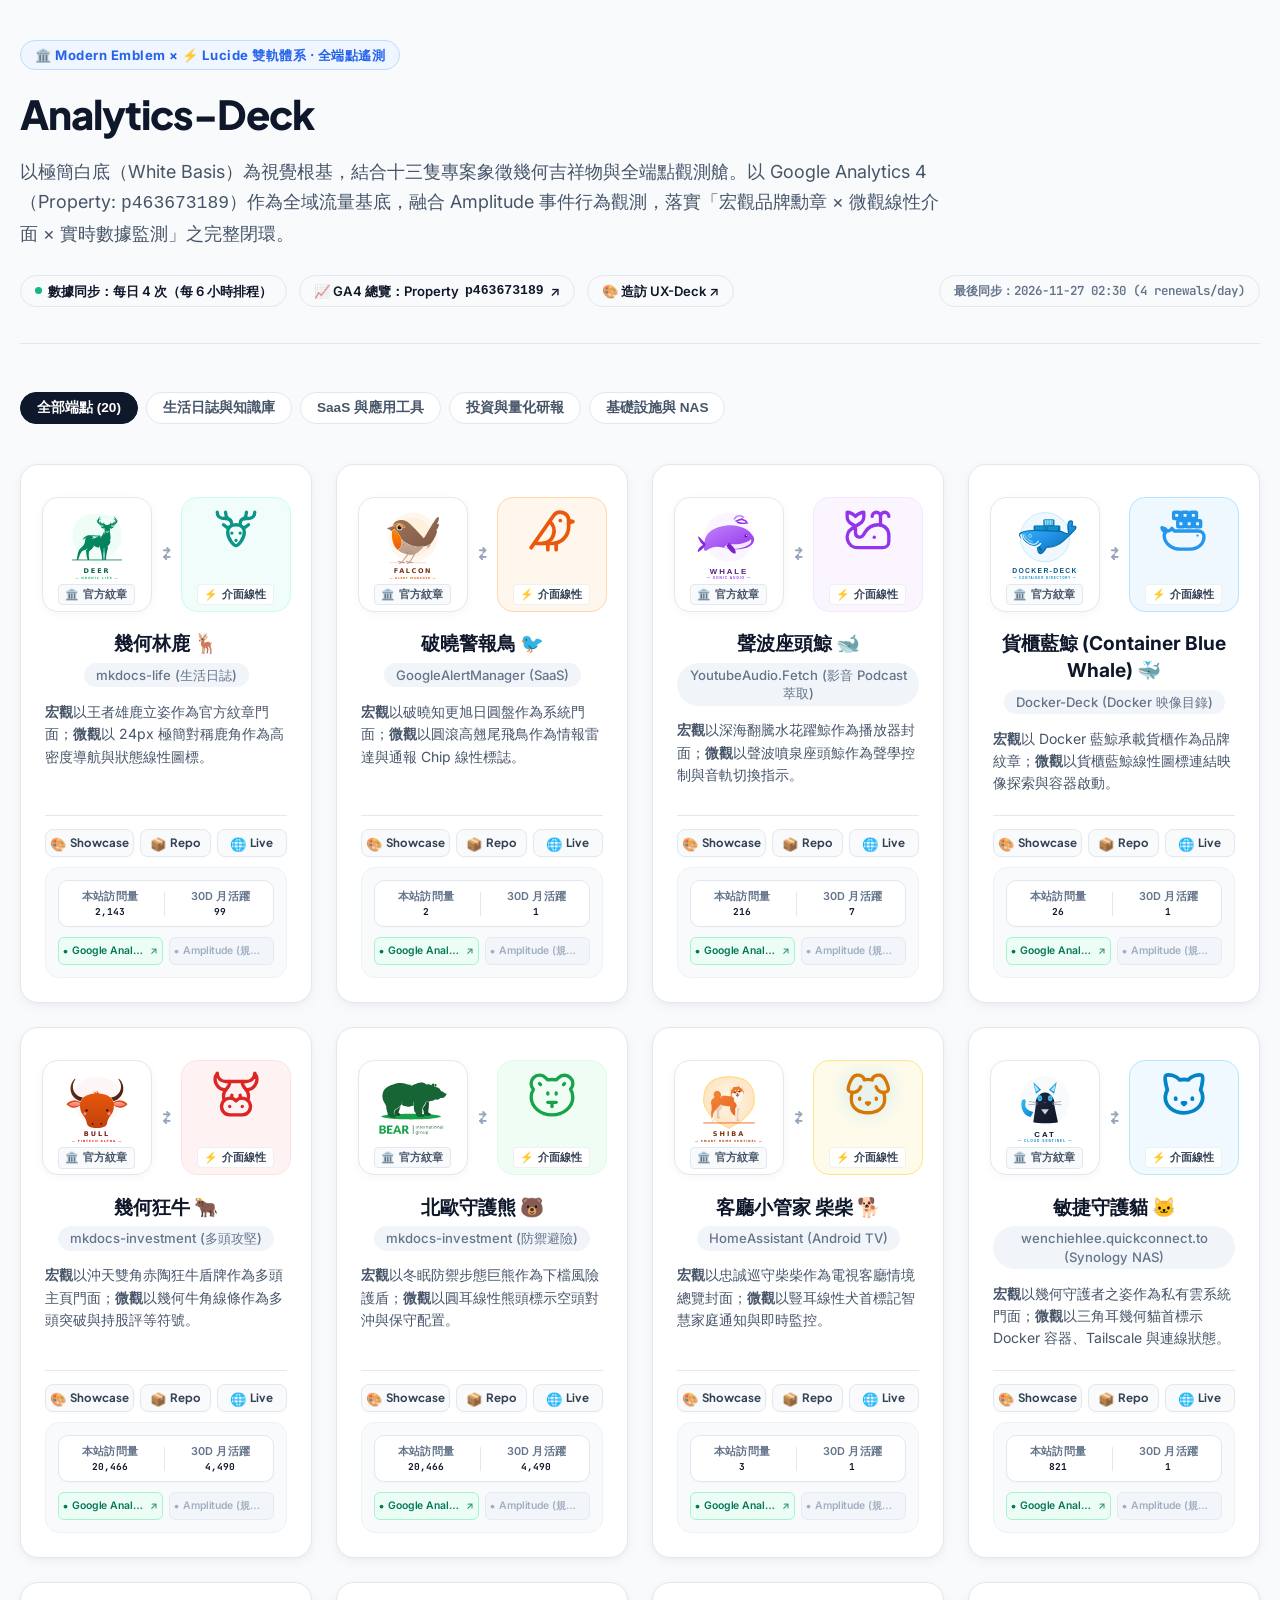
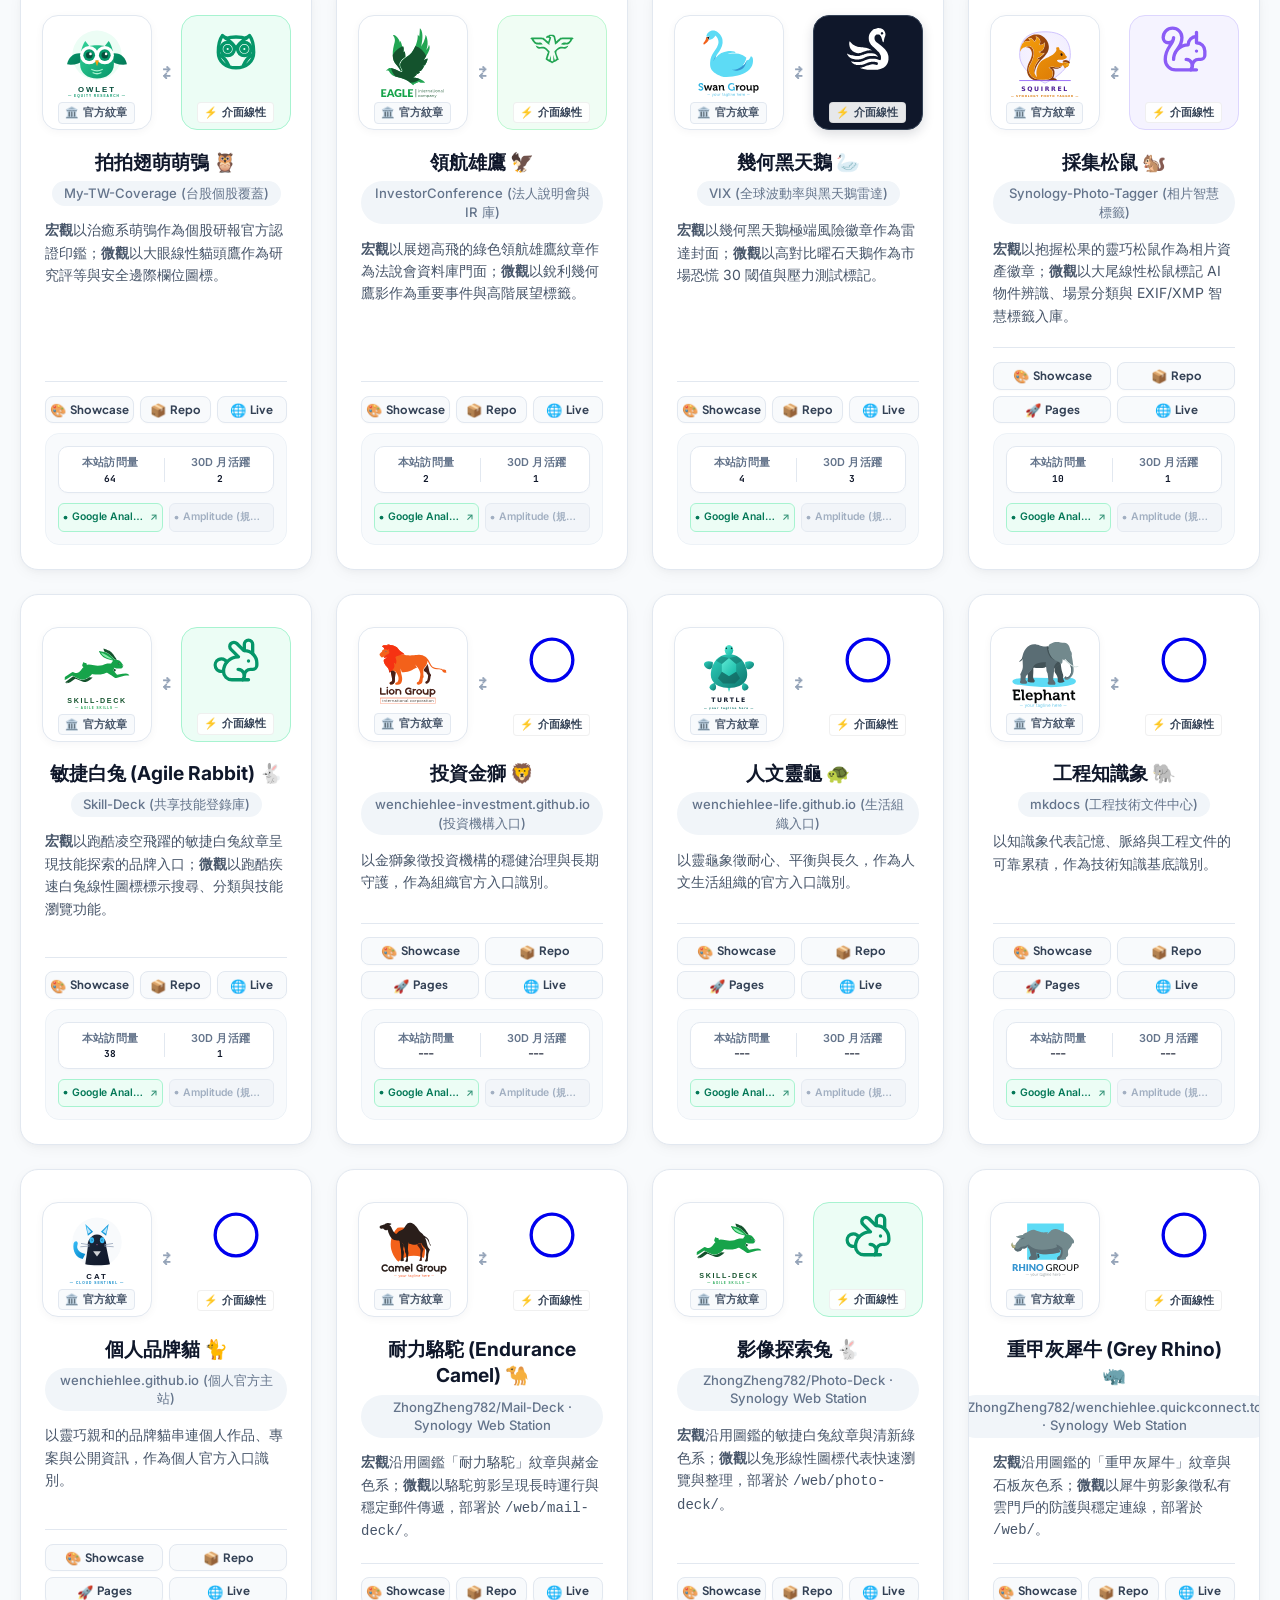
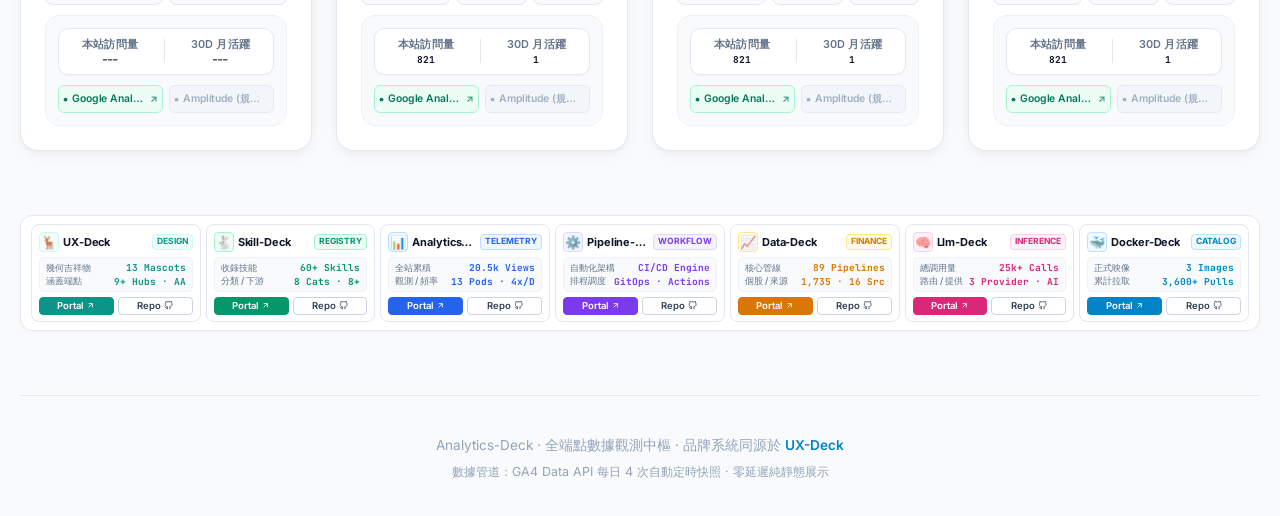
==== docs/index.html @ 219c81dc "feat(mascots): sync 12 new reserve animals and updated preview from UX-Deck" ====
<!DOCTYPE html>
<html lang="zh-TW">
<head>
  <meta charset="UTF-8">
  <meta name="viewport" content="width=device-width, initial-scale=1.0">
  <title>Analytics-Deck · 全端點數據觀測中樞</title>
  
  <!-- Analytics-Deck 📊 Favicon -->
  <link rel="icon" type="image/svg+xml" href="./favicon.svg">
  <link rel="icon" type="image/png" sizes="32x32" href="./favicon.png">
  <link rel="shortcut icon" href="./favicon.ico">

  <!-- Google Fonts (Exact UX-Deck Typography Stack) -->
  <link rel="preconnect" href="https://fonts.googleapis.com">
  <link rel="preconnect" href="https://fonts.gstatic.com" crossorigin>
  <link href="https://fonts.googleapis.com/css2?family=Comfortaa:wght@600;700&family=Inter:wght@400;500;600;700&family=JetBrains+Mono:wght@400;500;600;700&family=LXGW+WenKai+TC:wght@300;400;700&family=Noto+Sans+TC:wght@400;500;600;700&family=Noto+Serif+TC:wght@400;600;700;900&family=Plus+Jakarta+Sans:wght@500;600;700;800&family=Quicksand:wght@500;600;700&family=Zen+Maru+Gothic:wght@500;700&display=swap" rel="stylesheet">

  <!-- Tokens CSS -->
  <link rel="stylesheet" href="./tokens/tokens.css">

  <style>

    /* ==========================================================================
       UX-Deck Aligned Design System & Color Tone
       White Basis & Crisp Light Theme Palette with Radial Atmosphere Gradients
       ========================================================================== */
    :root {
      --bg-studio: #ffffff;
      --bg-subtle: #f8fafc;
      --surface-card: #ffffff;
      --surface-elevated: #f1f5f9;
      --border-light: #e2e8f0;
      --border-subtle: #edf2f7;
      --border-hover: #cbd5e1;
      
      --text-main: #0f172a;       /* Slate 900 */
      --text-muted: #475569;      /* Slate 600 */
      --text-dim: #94a3b8;        /* Slate 400 */

      --shadow-sm: 0 1px 3px rgba(0, 0, 0, 0.05), 0 1px 2px rgba(0, 0, 0, 0.03);
      --shadow-card: 0 4px 16px -2px rgba(15, 23, 42, 0.05), 0 2px 6px -1px rgba(15, 23, 42, 0.03);
      --shadow-hover: 0 12px 28px -4px rgba(15, 23, 42, 0.08), 0 4px 10px -2px rgba(15, 23, 42, 0.04);
    }

    * {
      box-sizing: border-box;
      margin: 0;
      padding: 0;
    }

    body {
      background-color: var(--bg-studio);
      color: var(--text-main);
      font-family: "Noto Sans TC", -apple-system, BlinkMacSystemFont, "Segoe UI", Roboto, sans-serif;
      line-height: 1.6;
      padding: 3.5rem 1.75rem 6rem;
      min-height: 100vh;
      background-image: 
        radial-gradient(circle at 10% 8%, rgba(56, 189, 248, 0.04) 0%, transparent 35%),
        radial-gradient(circle at 90% 15%, rgba(139, 92, 246, 0.03) 0%, transparent 40%),
        radial-gradient(circle at 50% 95%, rgba(13, 148, 136, 0.03) 0%, transparent 45%);
      background-attachment: fixed;
    }

    .container {
      max-width: 1280px;
      margin: 0 auto;
    }

    /* Studio Header (Identical to UX-Deck) */
    header {
      margin-bottom: 3rem;
      border-bottom: 1px solid var(--border-light);
      padding-bottom: 2.25rem;
      display: flex;
      flex-direction: column;
      gap: 1.15rem;
    }

    .header-badge {
      display: inline-flex;
      align-items: center;
      gap: 8px;
      background: #eff6ff;
      color: #2563eb;
      border: 1px solid #bfdbfe;
      padding: 5px 14px;
      border-radius: 9999px;
      font-size: 0.82rem;
      font-weight: 700;
      width: fit-content;
      letter-spacing: 0.04em;
    }

    h1 {
      font-size: 2.5rem;
      font-weight: 800;
      letter-spacing: -0.025em;
      line-height: 1.25;
      color: #0f172a;
      font-family: "Plus Jakarta Sans", "Noto Sans TC", sans-serif;
    }

    .subtitle {
      color: var(--text-muted);
      font-size: 1.125rem;
      max-width: 920px;
      line-height: 1.65;
    }

    /* Telemetry Navigation Strip */
    .telemetry-nav-strip {
      display: flex;
      flex-wrap: wrap;
      align-items: center;
      gap: 12px;
      margin-top: 0.5rem;
    }

    .live-url-pill {
      display: inline-flex;
      align-items: center;
      gap: 6px;
      background: #f8fafc;
      border: 1px solid #e2e8f0;
      border-radius: 9999px;
      padding: 6px 14px;
      font-size: 0.82rem;
      font-weight: 600;
      color: #0f172a;
      text-decoration: none;
      transition: all 0.2s ease;
    }

    .live-url-pill:hover {
      background: #f1f5f9;
      border-color: #cbd5e1;
    }

    .pill-pulse {
      width: 7px;
      height: 7px;
      border-radius: 50%;
      background: #10b981;
      display: inline-block;
      box-shadow: 0 0 0 0 rgba(16, 185, 129, 0.7);
      animation: pulse 2s infinite;
    }

    @keyframes pulse {
      0% { box-shadow: 0 0 0 0 rgba(16, 185, 129, 0.7); }
      70% { box-shadow: 0 0 0 6px rgba(16, 185, 129, 0); }
      100% { box-shadow: 0 0 0 0 rgba(16, 185, 129, 0); }
    }

    /* Category Filter Tabs */
    .filter-bar {
      display: flex;
      align-items: center;
      gap: 8px;
      flex-wrap: wrap;
      margin-bottom: 2.5rem;
    }

    .filter-btn {
      background: #ffffff;
      border: 1px solid var(--border-light);
      border-radius: 9999px;
      padding: 6px 16px;
      font-size: 0.85rem;
      font-weight: 600;
      color: #475569;
      cursor: pointer;
      transition: all 0.2s ease;
    }

    .filter-btn:hover {
      background: #f8fafc;
      color: #0f172a;
      border-color: #cbd5e1;
    }

    .filter-btn.active {
      background: #0f172a;
      color: #ffffff;
      border-color: #0f172a;
    }

    /* Mascot Icons Standard Styling (From UX-Deck) */
    .ux-icon {
      display: inline-block;
      width: 24px;
      height: 24px;
      vertical-align: middle;
      flex-shrink: 0;
      stroke-width: 1.6;
      stroke: currentColor;
      fill: none;
      stroke-linecap: round;
      stroke-linejoin: round;
      transition: all 0.25s cubic-bezier(0.2, 0, 0, 1);
    }
    .ux-icon-xl { width: 50px; height: 50px; }

    /* Mascot Brand Colors & Hover Animations (Identical to UX-Deck) */
    .ux-icon-deer { color: #0d9488; }
    .ux-icon-deer:hover { transform: translateY(-3px) scale(1.08); color: #0f766e; }

    .ux-icon-falcon { color: #ea580c; }
    .ux-icon-falcon:hover { transform: rotate(-6deg) scale(1.1); color: #c2410c; }

    .ux-icon-whale { color: #9333ea; }
    .ux-icon-whale:hover { transform: translateY(-3px) rotate(3deg); color: #7e22ce; }

    .ux-icon-docker { color: #2496ed; }
    .ux-icon-docker:hover { transform: translateY(-3px) scale(1.08); color: #0877c9; }

    .ux-icon-bull { color: #dc2626; }
    .ux-icon-bull:hover { transform: translateY(-3px) scale(1.1); color: #b91c1c; }

    .ux-icon-bear { color: #16a34a; }
    .ux-icon-bear:hover { transform: translateY(3px) scale(1.08); color: #15803d; }

    .ux-icon-sentinel { color: #d97706; }
    .ux-icon-sentinel:hover { transform: scale(1.12); color: #b45309; }

    .ux-icon-pangolin { color: #0284c7; }
    .ux-icon-pangolin:hover { transform: scale(1.12); color: #0369a1; }

    .ux-icon-owl { color: #059669; }
    .ux-icon-owl:hover { transform: translateY(-3px) scale(1.1); color: #047857; }

    .ux-icon-eagle { color: #22a553; }
    .ux-icon-eagle:hover { transform: translateY(-3px) scale(1.08); color: #166534; filter: drop-shadow(0 0 8px rgba(34, 165, 83, 0.45)); }

    .ux-icon-swan { color: #0f172a; }
    .ux-icon-swan:hover { transform: translateY(-3px) scale(1.08); color: #ef4444; filter: drop-shadow(0 0 8px rgba(239, 68, 68, 0.6)); }

    .ux-icon-squirrel { color: #8b5cf6; }
    .ux-icon-squirrel:hover { transform: translateY(-3px) scale(1.1); color: #7c3aed; filter: drop-shadow(0 0 8px rgba(139, 92, 246, 0.45)); }

    .ux-icon-rabbit { color: #059669; }
    .ux-icon-rabbit:hover { transform: translateY(-3px) scale(1.08); color: #047857; }

    /* Mascot Wrappers (Pastel Brand Tones from UX-Deck) */
    .wrapper-deer { background: #f0fdfa; border: 1px solid #ccfbf1; }
    .wrapper-falcon { background: #fff7ed; border: 1px solid #fed7aa; }
    .wrapper-whale { background: #faf5ff; border: 1px solid #f3e8ff; }
    .wrapper-docker-whale { background: #eff8ff; border: 1px solid #b8e1ff; }
    .wrapper-bull { background: #fef2f2; border: 1px solid #fee2e2; }
    .wrapper-bear { background: #f0fdf4; border: 1px solid #dcfce7; }
    .wrapper-sentinel { background: #fffbeb; border: 1px solid #fde68a; }
    .wrapper-pangolin { background: #f0f9ff; border: 1px solid #bae6fd; }
    .wrapper-owl { background: #ecfdf5; border: 1px solid #a7f3d0; }
    .wrapper-eagle { background: #f0fdf4; border: 1px solid #bbf7d0; }
    .wrapper-swan { background: #0f172a; border: 1px solid #334155; box-shadow: 0 4px 12px rgba(15, 23, 42, 0.15); }
    .wrapper-swan .ux-icon-swan { color: #ffffff; }
    .wrapper-squirrel { background: #f5f3ff; border: 1px solid #ddd6fe; }
    .wrapper-rabbit { background: #ecfdf5; border: 1px solid #a7f3d0; }

    /* Mascot Grid (White Card Basis from UX-Deck) */
    .mascot-grid {
      display: grid;
      grid-template-columns: repeat(auto-fit, minmax(280px, 1fr));
      gap: 1.5rem;
      margin-bottom: 3.5rem;
    }

    .mascot-card {
      background: var(--surface-card);
      border: 1px solid var(--border-light);
      border-radius: 18px;
      padding: 2rem 1.5rem 1.5rem;
      display: flex;
      flex-direction: column;
      align-items: center;
      text-align: center;
      transition: all 0.25s ease;
      position: relative;
      overflow: hidden;
      box-shadow: var(--shadow-card);
    }

    .mascot-card::before {
      content: "";
      position: absolute;
      top: 0;
      left: 0;
      right: 0;
      height: 4px;
      background: transparent;
      transition: all 0.25s ease;
    }

    .mascot-card:hover {
      transform: translateY(-5px);
      border-color: var(--border-hover);
      box-shadow: var(--shadow-hover);
    }

    /* Card Hover Top Strips (UX-Deck Brand Colors) */
    .mascot-card.card-deer:hover::before { background: #0d9488; }
    .mascot-card.card-falcon:hover::before { background: #ea580c; }
    .mascot-card.card-whale:hover::before { background: #9333ea; }
    .mascot-card.card-docker-whale:hover::before { background: #2496ed; }
    .mascot-card.card-bull:hover::before { background: #dc2626; }
    .mascot-card.card-bear:hover::before { background: #16a34a; }
    .mascot-card.card-sentinel:hover::before { background: #d97706; }
    .mascot-card.card-pangolin:hover::before { background: #0284c7; }
    .mascot-card.card-owl:hover::before { background: #059669; }
    .mascot-card.card-eagle:hover::before { background: #22a553; }
    .mascot-card.card-swan:hover::before { background: #0f172a; }
    .mascot-card.card-squirrel:hover::before { background: #8b5cf6; }
    .mascot-card.card-rabbit:hover::before { background: #059669; }

    /* Mascot Duo Stage (Exact UX-Deck Specs) */
    .mascot-duo-stage {
      display: flex;
      align-items: center;
      justify-content: center;
      gap: 10px;
      width: 100%;
      margin-bottom: 1.15rem;
    }

    .emblem-tile {
      background: #ffffff;
      border: 1px solid #e2e8f0;
      border-radius: 16px;
      padding: 8px 10px 6px;
      display: flex;
      flex-direction: column;
      align-items: center;
      text-decoration: none;
      box-shadow: 0 2px 8px rgba(15, 23, 42, 0.04);
      transition: all 0.25s ease;
      width: 110px;
      height: 115px;
      justify-content: space-between;
      flex-shrink: 0;
    }

    .emblem-tile:hover {
      transform: translateY(-3px) scale(1.03);
      border-color: #cbd5e1;
      box-shadow: 0 8px 20px -2px rgba(15, 23, 42, 0.08);
    }

    .emblem-thumb {
      width: 78px;
      height: 78px;
      object-fit: contain;
    }

    .duo-divider {
      display: flex;
      align-items: center;
      justify-content: center;
      color: #94a3b8;
      font-weight: 700;
      font-size: 1.1rem;
    }

    .lucide-tile {
      border-radius: 16px;
      padding: 8px 10px 6px;
      display: flex;
      flex-direction: column;
      align-items: center;
      text-decoration: none;
      transition: all 0.25s ease;
      width: 110px;
      height: 115px;
      justify-content: space-between;
      flex-shrink: 0;
    }

    .lucide-tile:hover {
      transform: translateY(-3px) scale(1.03);
      box-shadow: 0 8px 20px -2px rgba(15, 23, 42, 0.08);
    }

    .badge-role-tag {
      font-size: 0.68rem;
      font-weight: 700;
      padding: 2px 6px;
      border-radius: 4px;
      white-space: nowrap;
      letter-spacing: 0.02em;
    }

    .badge-role-tag.emblem-tag {
      background: #f8fafc;
      color: #475569;
      border: 1px solid #e2e8f0;
    }

    .badge-role-tag.lucide-tag {
      background: rgba(255, 255, 255, 0.9);
      color: #334155;
      border: 1px solid rgba(0, 0, 0, 0.06);
    }

    /* Mascot Info */
    .mascot-name {
      font-weight: 700;
      font-size: 1.2rem;
      margin-bottom: 0.35rem;
      color: #0f172a;
    }

    .mascot-project {
      font-size: 0.82rem;
      color: #64748b;
      background: #f1f5f9;
      padding: 3px 12px;
      border-radius: 9999px;
      margin-bottom: 0.85rem;
      font-weight: 500;
      display: inline-block;
    }

    .mascot-desc {
      font-size: 0.875rem;
      color: #475569;
      line-height: 1.6;
      margin-bottom: 1.25rem;
      min-height: 54px;
      text-align: left;
      width: 100%;
    }

    /* ==========================================================================
       Smart Conditional Endpoints (3 buttons for pages==live, 4 for pages!=live)
       ========================================================================== */
    .card-endpoints {
      display: grid;
      gap: 6px;
      width: 100%;
      margin-top: auto;
      margin-bottom: 10px;
      padding-top: 0.85rem;
      border-top: 1px solid var(--border-light);
    }

    .card-endpoints.ep-count-3 {
      grid-template-columns: repeat(3, 1fr);
    }

    .card-endpoints.ep-count-4 {
      grid-template-columns: repeat(2, 1fr);
    }

    .endpoint-pill {
      display: inline-flex;
      align-items: center;
      justify-content: center;
      gap: 4px;
      padding: 6px 4px;
      border-radius: 8px;
      font-size: 0.72rem;
      font-weight: 700;
      text-decoration: none;
      border: 1px solid var(--border-light);
      background: #f8fafc;
      color: #334155;
      font-family: "Plus Jakarta Sans", "Inter", -apple-system, BlinkMacSystemFont, "Segoe UI", Roboto, sans-serif;
      transition: all 0.2s cubic-bezier(0.2, 0, 0, 1);
      user-select: none;
      -webkit-user-select: none;
      box-shadow: 0 1px 2px rgba(0, 0, 0, 0.02);
    }

    .endpoint-pill .ep-icon {
      font-size: 0.82rem;
      line-height: 1;
      flex-shrink: 0;
    }

    .endpoint-pill .ep-label {
      line-height: 1.2;
      white-space: nowrap;
    }

    .endpoint-pill:hover {
      transform: translateY(-2px);
      box-shadow: 0 4px 10px rgba(15, 23, 42, 0.08);
      text-decoration: none;
    }

    .endpoint-pill.ep-showcase:hover {
      background: #eff6ff;
      border-color: #93c5fd;
      color: #1d4ed8;
    }

    .endpoint-pill.ep-repo:hover {
      background: #f1f5f9;
      border-color: #94a3b8;
      color: #0f172a;
    }

    .endpoint-pill.ep-pages:hover {
      background: #fffbeb;
      border-color: #fde68a;
      color: #b45309;
    }

    .endpoint-pill.ep-live:hover {
      background: #ecfdf5;
      border-color: #6ee7b7;
      color: #047857;
    }

    /* ==========================================================================
       Telemetry Pod (端點觀測艙 - 精緻對齊 UX-Deck 輕量卡片風格)
       ========================================================================== */
    .telemetry-pod {
      width: 100%;
      background: #f8fafc;
      border: 1px solid #edf2f7;
      border-radius: 14px;
      padding: 12px;
      display: flex;
      flex-direction: column;
      gap: 10px;
    }

    .telemetry-stat-card {
      display: flex;
      align-items: center;
      justify-content: space-around;
      background: #ffffff;
      border: 1px solid #e2e8f0;
      border-radius: 10px;
      padding: 8px 10px;
      box-shadow: 0 1px 3px rgba(15, 23, 42, 0.02);
    }

    .telemetry-stat-item {
      display: flex;
      flex-direction: column;
      align-items: center;
      gap: 2px;
    }

    .stat-label {
      font-size: 0.68rem;
      font-weight: 600;
      color: #64748b;
      letter-spacing: 0.02em;
    }

    .stat-val {
      font-family: "JetBrains Mono", monospace;
      font-weight: 700;
      font-size: 1rem;
      line-height: 1.2;
    }

    .stat-views {
      color: #0284c7; /* Brand Blue from UX-Deck */
    }

    .stat-users {
      color: #0f172a;
    }

    .stat-divider {
      width: 1px;
      height: 24px;
      background: #e2e8f0;
    }

    /* Telemetry Action Buttons */
    .telemetry-actions {
      display: flex;
      gap: 6px;
      width: 100%;
    }

    .telemetry-btn {
      flex: 1;
      min-width: 0;
      display: inline-flex;
      align-items: center;
      justify-content: center;
      gap: 4px;
      padding: 6px 4px;
      border-radius: 6px;
      font-size: 0.65rem;
      font-weight: 600;
      letter-spacing: -0.01em;
      text-decoration: none;
      transition: all 0.2s ease;
      white-space: nowrap;
      overflow: hidden;
    }

    .telemetry-btn span {
      overflow: hidden;
      text-overflow: ellipsis;
      white-space: nowrap;
    }

    .btn-dot-icon {
      flex-shrink: 0;
      width: 5px;
      height: 5px;
    }

    .btn-arrow {
      font-size: 0.62rem;
      opacity: 0.8;
      flex-shrink: 0;
      transition: transform 0.15s ease;
    }

    .telemetry-btn:hover .btn-arrow {
      transform: translate(1px, -1px);
    }

    @media (max-width: 320px) {
      .telemetry-actions {
        flex-direction: column;
      }
    }

    /* Google Analytics Button (Crisp Emerald Green) */
    .btn-ga {
      background: #ecfdf5;
      color: #047857;
      border: 1px solid #a7f3d0;
    }

    .btn-ga:hover {
      background: #d1fae5;
      color: #065f46;
      border-color: #6ee7b7;
      box-shadow: 0 2px 6px rgba(16, 185, 129, 0.15);
    }

    /* Amplitude Button (Crisp Royal Violet) */
    .btn-amplitude {
      background: #faf5ff;
      color: #7c3aed;
      border: 1px solid #e9d5ff;
    }

    .btn-amplitude:hover {
      background: #f3e8ff;
      color: #6d28d9;
      border-color: #c4b5fd;
      box-shadow: 0 2px 6px rgba(124, 58, 237, 0.15);
    }

    .btn-amplitude-disabled {
      background: #f1f5f9;
      color: #94a3b8;
      border: 1px solid #e2e8f0;
      cursor: not-allowed;
      opacity: 0.85;
    }

*, *::before, *::after {
      box-sizing: border-box;
      margin: 0;
      padding: 0;
    }

    body {
      font-family: 'Inter', -apple-system, BlinkMacSystemFont, "Segoe UI", Roboto, sans-serif;
      background: #f8fafc;
      color: #0f172a;
      padding: 40px 20px;
      line-height: 1.4;
    }

    .preview-canvas {
      max-width: 1380px;
      margin: 0 auto;
    }

    .preview-header {
      margin-bottom: 24px;
      text-align: center;
    }

    .preview-badge {
      display: inline-flex;
      align-items: center;
      gap: 6px;
      padding: 3px 10px;
      background: #e2e8f0;
      color: #334155;
      font-size: 11px;
      font-weight: 700;
      letter-spacing: 0.06em;
      text-transform: uppercase;
      border-radius: 9999px;
      margin-bottom: 8px;
    }

    .preview-badge::before {
      content: "";
      width: 6px;
      height: 6px;
      border-radius: 50%;
      background: #10b981;
    }

    .preview-header h1 {
      font-size: 20px;
      font-weight: 800;
      letter-spacing: -0.02em;
      color: #0f172a;
    }

    .preview-header p {
      font-size: 12.5px;
      color: #64748b;
      margin-top: 4px;
    }

    /* =========================================================
       PURE 6 CARDS FOOTER (Ultra-Clean, No Top/Bottom Fluff)
       ========================================================= */
    .deck-family-footer {
      background: #ffffff;
      border: 1px solid #e2e8f0;
      border-radius: 12px;
      padding: 8px 10px;
      box-shadow: 0 2px 10px -2px rgba(15, 23, 42, 0.04);
    }

    /* 7 COMPACT CARDS ROW (Strict One-Row, Zero Scrollbar) */
    .deck-cards-row {
      display: grid;
      grid-template-columns: repeat(7, 1fr);
      gap: 5px;
      width: 100%;
      overflow-x: auto;
      scrollbar-width: none;
      -ms-overflow-style: none;
    }

    .deck-cards-row::-webkit-scrollbar {
      display: none;
      width: 0;
      height: 0;
    }

    /* ULTRA COMPACT CARD (~90px height, Zero Overflow) */
    .deck-card {
      background: #ffffff;
      border: 1px solid #e2e8f0;
      border-radius: 8px;
      padding: 7px 7px 6px;
      display: flex;
      flex-direction: column;
      justify-content: space-between;
      gap: 5px;
      transition: all 0.16s ease;
      position: relative;
      min-width: 0;
    }

    .deck-card:hover {
      transform: translateY(-2px);
      box-shadow: 0 6px 14px -3px rgba(15, 23, 42, 0.08);
      border-color: var(--deck-accent, #3b82f6);
    }

    /* Card Head: Avatar + Title + Tag */
    .deck-card-head {
      display: flex;
      align-items: center;
      gap: 4px;
      min-width: 0;
    }

    .deck-avatar {
      font-size: 13px;
      line-height: 1;
      width: 20px;
      height: 20px;
      border-radius: 4px;
      background: var(--deck-bg, #f1f5f9);
      border: 1px solid var(--deck-border, #e2e8f0);
      display: inline-flex;
      align-items: center;
      justify-content: center;
      flex-shrink: 0;
    }

    .deck-card-title {
      font-size: 11px;
      font-weight: 700;
      color: #0f172a;
      letter-spacing: -0.01em;
      white-space: nowrap;
      overflow: hidden;
      text-overflow: ellipsis;
      min-width: 0;
    }

    .deck-tag {
      font-size: 8.5px;
      font-weight: 700;
      text-transform: uppercase;
      padding: 1px 4px;
      border-radius: 4px;
      background: var(--deck-bg, #f1f5f9);
      color: var(--deck-accent, #475569);
      margin-left: auto;
      border: 1px solid var(--deck-border, #e2e8f0);
      flex-shrink: 0;
    }

    /* Compact Key Numbers Tray */
    .deck-numbers-compact {
      background: #f8fafc;
      border: 1px solid #edf2f7;
      border-radius: 5px;
      padding: 4px 6px;
      display: flex;
      flex-direction: column;
      gap: 2px;
    }

    .stat-line {
      display: flex;
      align-items: center;
      justify-content: space-between;
      font-size: 9px;
      line-height: 1.2;
      white-space: nowrap;
    }

    .stat-lbl {
      color: #64748b;
      font-weight: 500;
    }

    .stat-val {
      font-family: 'JetBrains Mono', monospace;
      font-weight: 700;
      color: var(--deck-accent, #0f172a);
      font-size: 9.5px;
    }

    /* Compact Dual Action Buttons */
    .deck-actions-compact {
      display: grid;
      grid-template-columns: 1fr 1fr;
      gap: 4px;
    }

    .deck-btn {
      display: inline-flex;
      align-items: center;
      justify-content: center;
      gap: 3px;
      padding: 3px 0;
      font-size: 9.5px;
      font-weight: 600;
      text-decoration: none;
      border-radius: 4px;
      line-height: 1;
      transition: all 0.12s ease;
    }

    .deck-btn-portal {
      background: var(--deck-accent, #0f172a);
      color: #ffffff;
      border: 1px solid var(--deck-accent, #0f172a);
    }

    .deck-btn-portal:hover {
      opacity: 0.9;
    }

    .deck-btn-repo {
      background: #ffffff;
      color: #334155;
      border: 1px solid #cbd5e1;
    }

    .deck-btn-repo:hover {
      background: #f8fafc;
      border-color: #94a3b8;
      color: #0f172a;
    }

    .deck-btn svg {
      width: 9px;
      height: 9px;
      stroke-width: 2.2;
    }

    /* THEME ACCENTS */
    .theme-ux {
      --deck-accent: #0d9488;
      --deck-bg: #f0fdfa;
      --deck-border: #ccfbf1;
    }
    .theme-skill {
      --deck-accent: #059669;
      --deck-bg: #ecfdf5;
      --deck-border: #a7f3d0;
    }
    .theme-analytics {
      --deck-accent: #2563eb;
      --deck-bg: #eff6ff;
      --deck-border: #bfdbfe;
    }
    .theme-pipeline {
      --deck-accent: #7c3aed;
      --deck-bg: #f5f3ff;
      --deck-border: #ddd6fe;
    }
    .theme-data {
      --deck-accent: #d97706;
      --deck-bg: #fffbeb;
      --deck-border: #fde68a;
    }
        .theme-llm {
      --deck-accent: #db2777;
      --deck-bg: #fdf2f8;
      --deck-border: #fbcfe8;
    }
.theme-docker {
      --deck-accent: #0284c7;
      --deck-bg: #f0f9ff;
      --deck-border: #bae6fd;
    }

    /* Studio Footer */
    footer {
      margin-top: 4rem;
      border-top: 1px solid var(--border-light);
      padding-top: 2.5rem;
      display: flex;
      flex-direction: column;
      align-items: center;
      gap: 8px;
      color: var(--text-dim);
      font-size: 0.85rem;
    }

    footer a {
      color: #0284c7;
      text-decoration: none;
      font-weight: 600;
    }

    footer a:hover {
      text-decoration: underline;
    }
  
  </style>

</head>
<body>

  <!-- SVG Symbols Definition (From UX-Deck) -->
  <svg xmlns="http://www.w3.org/2000/svg" style="display: none;">
<symbol fill="none" id="icon-deer-life" stroke="currentColor" stroke-linecap="round" stroke-linejoin="round" stroke-width="1.6" viewbox="0 0 24 24">
<path d="M3 3c0 2 1 3 4 3c2 0 3 1 3 3"></path>
<path d="M21 3c0 2-1 3-4 3c-2 0-3 .3-3 3"></path>
<path d="M7 3c0 1.3.3 2.3 1 3"></path>
<path d="M17 3c0 1.3-.3 2.3-1 3"></path>
<path d="M12 19c-1 0-4-3-4-6.5 0-2 1.3-3.5 4-3.5s4 1.5 4 3.5c0 3.5-3 6.5-4 6.5"></path>
<path d="M8 10.5l-2-1.5"></path>
<path d="M16 10.5l2-1.5"></path>
<path d="M10 13v.01"></path>
<path d="M14 13v.01"></path>
<path d="M12 16.5h.01"></path>
</symbol>
<symbol fill="none" id="icon-falcon-radar" stroke="currentColor" stroke-linecap="round" stroke-linejoin="round" stroke-width="1.8" viewbox="0 0 24 24">
<path d="M16 7h.01"></path>
<path d="M3.4 18H12a8 8 0 0 0 8-8V7a4 4 0 0 0-7.28-2.3L2 20"></path>
<path d="m20 7 2 .5-2 .5"></path>
<path d="M10 18v3"></path>
<path d="M14 17.75V21"></path>
<path d="M7 18a6 6 0 0 0 3.84-10.61"></path>
</symbol>
<symbol fill="none" id="icon-whale-sonic" stroke="currentColor" stroke-linecap="round" stroke-linejoin="round" stroke-width="1.6" viewbox="0 0 24 24">
<path d="M18 9V5a2 2 0 0 0-4 0"></path>
<path d="M18 5a2 2 0 0 1 4 0"></path>
<path d="M6 9.7 3.9 8.4C2.7 7.7 2 6.4 2 5V3c2 0 4 2 4 2s2-2 4-2v2c0 1.4-.7 2.7-1.9 3.4l-3.8 2.4A5 5 0 0 0 7 20h12c1.7 0 3-1.3 3-3v-3c0-2.8-2.2-5-5-5-2.7 0-5.1 1.4-6.4 3.6L9.7 14A2 2 0 0 1 6 13Z"></path>
<path d="M15 15h.01"></path>
</symbol>
<symbol fill="none" id="icon-bull-fintech" stroke="currentColor" stroke-linecap="round" stroke-linejoin="round" stroke-width="1.6" viewbox="0 0 24 24">
<path d="M7 10a5 5 0 0 1-4-8 4 4 0 0 0 4 4h10a4 4 0 0 0 4-4 5 5 0 0 1-4 8"></path>
<path d="M6.4 15c-.3-.6-.4-1.3-.4-2 0-4 3-3 3-7"></path>
<path d="M17.6 15c.3-.6.4-1.3.4-2 0-4-3-3-3-7"></path>
<path d="M10 12.5v1.5"></path>
<path d="M14 12.5v1.5"></path>
<path d="M15 22a4 4 0 1 0-3-6.7A4 4 0 1 0 9 22Z"></path>
<path d="M9 18h.01"></path>
<path d="M15 18h.01"></path>
</symbol>
<symbol fill="none" id="icon-bear-defense" stroke="currentColor" stroke-linecap="round" stroke-linejoin="round" stroke-width="1.6" viewbox="0 0 24 24">
<path d="m6 7 .5.5"></path>
<path d="m18 7-.5.5"></path>
<path d="M20.8 4.2c-1.6-1.6-4.1-1.6-5.7 0l-1 1a13.6 13.6 0 0 0-4.2 0l-1-1a4 4 0 0 0-5.8 5.6A7 7 0 0 0 2 13.5C2 18.2 6.5 22 12 22s10-3.8 10-8.5a7 7 0 0 0-1.1-3.8c1.5-1.6 1.5-4-.1-5.5"></path>
<path d="M10 12v-.5"></path>
<path d="M14 12v-.5"></path>
<path d="M14 16h-4"></path>
<path d="M12 16v2"></path>
</symbol>
<symbol fill="none" id="icon-sentinel-tv" stroke="currentColor" stroke-linecap="round" stroke-linejoin="round" stroke-width="1.6" viewbox="0 0 24 24">
<path d="M8.5 8.5c-.38 1.05-1.08 2.03-2.34 2.5-1.93.72-3.58-.3-3.66-1-.11-.99 1.18-6.53 4-7 1.92-.32 3.65.85 3.65 2.24A7.5 7.5 0 0 1 14 5.28c0-1.39 1.84-2.6 3.77-2.28 2.82.47 4.11 6.01 4 7-.08.7-1.73 1.72-3.66 1-1.26-.47-1.85-1.45-2.24-2.5"></path>
<path d="M4.42 11.25A13.15 13.15 0 0 0 4 14.56C4 18.73 7.58 21 12 21s8-2.27 8-6.44a11.7 11.7 0 0 0-.49-3.31"></path>
<path d="M8 14v.5"></path>
<path d="M16 14v.5"></path>
<path d="M11.25 16.25h1.5L12 17z"></path>
</symbol>
<symbol fill="none" id="icon-pangolin-shield" stroke="currentColor" stroke-linecap="round" stroke-linejoin="round" stroke-width="1.8" viewbox="0 0 24 24">
<path d="M12 5c.67 0 1.35.09 2 .26 1.78-2 5.03-2.84 6.42-2.26 1.4.58-.42 7-.42 7 .57 1.07 1 2.24 1 3.44C21 17.9 16.97 21 12 21s-9-3-9-7.56c0-1.25.5-2.4 1-3.44 0 0-1.89-6.42-.5-7 1.39-.58 4.72.23 6.5 2.23A9.04 9.04 0 0 1 12 5Z"></path>
<path d="M8 14v.5"></path>
<path d="M16 14v.5"></path>
<path d="M11.25 16.25h1.5L12 17l-.75-.75Z"></path>
</symbol>
<symbol fill="none" id="icon-owl-coverage" stroke="currentColor" stroke-linecap="round" stroke-linejoin="round" stroke-width="1.6" viewbox="0 0 24 24">
<!-- Round Chubby Body & Ear Tufts -->
<path d="M5.5 5.5 C4 7.5 3.5 10.5 3.5 13.5 C3.5 18 7 21 12 21 C17 21 20.5 18 20.5 13.5 C20.5 10.5 20 7.5 18.5 5.5 L16.8 7 C14.5 6 9.5 6 7.2 7 Z"></path>
<!-- Brow Hood Arc to Beak -->
<path d="M7 6.5 C9 8.5 11 9.5 12 12 C13 9.5 15 8.5 17 6.5"></path>
<!-- Left Big Concentric Eye -->
<circle cx="8" cy="12" r="3.2"></circle>
<circle cx="8" cy="12" r="1.3"></circle>
<!-- Right Big Concentric Eye -->
<circle cx="16" cy="12" r="3.2"></circle>
<circle cx="16" cy="12" r="1.3"></circle>
<!-- Layered Flapping Wings -->
<path d="M3.8 14.5 C5.5 15.5 7.5 17.5 8.5 20"></path>
<path d="M20.2 14.5 C18.5 15.5 16.5 17.5 15.5 20"></path>
</symbol>
<symbol fill="currentColor" fill-rule="evenodd" id="icon-eagle-ir" viewbox="0 0 24 24">
<path d="M 19.87 10.29 C 19.82 10.28, 19.63 10.46, 19.37 10.57 C 19.11 10.68, 18.53 10.90, 18.30 10.96 C 18.08 11.03, 18.08 10.95, 18.02 10.96 C 17.97 10.97, 18.37 11.01, 17.97 11.02 C 17.56 11.03, 16.41 10.68, 15.61 11.02 C 14.82 11.36, 13.62 12.66, 13.20 13.04 C 12.79 13.41, 13.15 13.21, 13.15 13.26 C 13.15 13.31, 13.19 13.24, 13.20 13.32 C 13.22 13.39, 13.15 13.34, 13.26 13.71 C 13.37 14.08, 13.77 15.22, 13.88 15.56 C 13.98 15.89, 13.84 15.60, 13.88 15.73 C 13.91 15.85, 14.05 16.13, 14.10 16.29 C 14.15 16.44, 14.28 16.53, 14.16 16.68 C 14.04 16.83, 13.55 17.20, 13.37 17.18 C 13.20 17.16, 13.22 16.92, 13.09 16.57 C 12.96 16.21, 12.68 15.31, 12.59 15.05 C 12.49 14.80, 12.54 14.95, 12.53 15.05 C 12.52 15.16, 12.52 15.56, 12.53 15.67 C 12.54 15.78, 12.58 15.40, 12.59 15.73 C 12.60 16.05, 12.67 17.28, 12.59 17.63 C 12.50 17.99, 12.25 17.85, 12.08 17.85 C 11.92 17.86, 11.68 17.74, 11.58 17.69 C 11.48 17.63, 11.49 17.96, 11.47 17.52 C 11.45 17.08, 11.49 15.39, 11.47 15.05 C 11.45 14.72, 11.39 15.40, 11.36 15.50 C 11.32 15.60, 11.27 15.59, 11.24 15.67 C 11.22 15.74, 11.22 15.87, 11.19 15.95 C 11.16 16.02, 11.10 16.04, 11.08 16.12 C 11.05 16.19, 11.08 16.24, 11.02 16.40 C 10.96 16.56, 10.80 16.95, 10.74 17.07 C 10.67 17.19, 10.77 17.19, 10.63 17.13 C 10.49 17.06, 10.02 16.78, 9.90 16.68 C 9.78 16.58, 9.80 16.85, 9.90 16.51 C 10.00 16.17, 10.40 15.03, 10.52 14.66 C 10.63 14.29, 10.53 14.40, 10.57 14.27 C 10.61 14.14, 10.69 14.05, 10.74 13.88 C 10.79 13.70, 10.82 13.33, 10.85 13.20 C 10.88 13.08, 10.95 13.21, 10.91 13.15 C 10.86 13.08, 10.98 13.17, 10.57 12.81 C 10.16 12.46, 9.22 11.32, 8.44 11.02 C 7.67 10.72, 6.35 11.03, 5.92 11.02 C 5.49 11.01, 5.91 10.97, 5.87 10.96 C 5.82 10.95, 5.74 10.98, 5.64 10.96 C 5.54 10.94, 5.49 10.95, 5.25 10.85 C 5.01 10.75, 4.31 10.32, 4.18 10.35 C 4.06 10.38, 4.44 10.87, 4.52 11.02 C 4.61 11.17, 4.59 11.14, 4.69 11.24 C 4.79 11.35, 4.94 11.52, 5.14 11.64 C 5.33 11.75, 5.36 11.87, 5.87 11.92 C 6.37 11.96, 7.48 11.65, 8.16 11.92 C 8.84 12.18, 9.71 13.06, 9.96 13.48 C 10.20 13.91, 9.69 14.23, 9.62 14.49 C 9.54 14.75, 9.55 14.89, 9.51 15.05 C 9.46 15.21, 9.37 15.35, 9.34 15.45 C 9.31 15.54, 9.37 15.52, 9.34 15.61 C 9.31 15.71, 9.20 15.91, 9.17 16.01 C 9.14 16.10, 9.20 16.08, 9.17 16.17 C 9.14 16.27, 9.04 16.44, 9.00 16.57 C 8.97 16.69, 8.86 16.76, 8.95 16.90 C 9.03 17.04, 9.23 17.20, 9.51 17.41 C 9.79 17.61, 10.26 17.93, 10.63 18.13 C 10.99 18.34, 11.50 18.54, 11.69 18.64 C 11.89 18.74, 11.73 18.71, 11.80 18.75 C 11.88 18.79, 11.96 18.92, 12.14 18.86 C 12.32 18.81, 12.56 18.58, 12.87 18.41 C 13.18 18.25, 13.67 18.04, 13.99 17.85 C 14.31 17.67, 14.58 17.45, 14.77 17.29 C 14.97 17.14, 15.28 17.54, 15.17 16.90 C 15.05 16.27, 13.98 14.32, 14.10 13.48 C 14.22 12.65, 15.24 12.18, 15.89 11.92 C 16.55 11.65, 17.53 11.96, 18.02 11.92 C 18.52 11.87, 18.62 11.78, 18.86 11.64 C 19.11 11.50, 19.34 11.23, 19.48 11.08 C 19.62 10.93, 19.67 10.81, 19.70 10.74 C 19.74 10.66, 19.68 10.70, 19.70 10.63 C 19.73 10.55, 19.93 10.30, 19.87 10.29 Z M 2.00 6.54 C 1.13 6.70, 2.19 7.24, 2.28 7.49 C 2.37 7.74, 2.46 7.87, 2.56 8.05 C 2.66 8.23, 2.76 8.38, 2.90 8.55 C 3.04 8.73, 3.24 8.97, 3.40 9.11 C 3.56 9.26, 3.68 9.35, 3.85 9.45 C 4.02 9.55, 4.25 9.67, 4.41 9.73 C 4.57 9.80, 4.61 9.82, 4.80 9.84 C 4.99 9.86, 5.40 9.83, 5.53 9.84 C 5.66 9.85, 5.52 9.90, 5.59 9.90 C 5.65 9.90, 5.86 9.84, 5.92 9.84 C 5.99 9.84, 5.96 9.90, 5.98 9.90 C 6.00 9.90, 6.01 9.84, 6.03 9.84 C 6.05 9.84, 6.04 9.89, 6.09 9.90 C 6.14 9.91, 6.27 9.91, 6.31 9.90 C 6.36 9.89, 6.35 9.84, 6.37 9.84 C 6.39 9.84, 6.40 9.90, 6.43 9.90 C 6.45 9.90, 6.44 9.85, 6.54 9.84 C 6.64 9.83, 6.95 9.83, 7.04 9.84 C 7.14 9.85, 7.08 9.90, 7.10 9.90 C 7.12 9.90, 7.14 9.84, 7.15 9.84 C 7.17 9.84, 7.18 9.90, 7.21 9.90 C 7.24 9.90, 7.28 9.84, 7.32 9.84 C 7.36 9.84, 7.41 9.90, 7.43 9.90 C 7.46 9.90, 7.47 9.84, 7.49 9.84 C 7.51 9.84, 7.54 9.90, 7.55 9.90 C 7.56 9.90, 7.69 9.99, 7.55 9.84 C 7.41 9.69, 7.07 9.14, 6.71 9.00 C 6.34 8.86, 5.59 9.01, 5.36 9.00 C 5.13 8.99, 5.41 8.97, 5.31 8.95 C 5.20 8.93, 4.90 8.93, 4.75 8.89 C 4.59 8.85, 4.47 8.79, 4.35 8.72 C 4.23 8.66, 4.13 8.59, 4.02 8.50 C 3.90 8.41, 3.80 8.32, 3.68 8.16 C 3.56 8.00, 3.34 7.68, 3.29 7.55 C 3.23 7.42, 2.66 7.41, 3.34 7.38 C 4.03 7.35, 6.68 7.37, 7.38 7.38 C 8.08 7.39, 7.01 7.01, 7.55 7.43 C 8.08 7.85, 10.04 9.57, 10.57 9.90 C 11.10 10.23, 10.71 9.51, 10.74 9.39 C 10.77 9.28, 10.60 9.68, 10.74 9.23 C 10.88 8.78, 11.47 7.19, 11.58 6.71 C 11.69 6.22, 11.51 6.45, 11.41 6.31 C 11.31 6.17, 11.03 5.95, 10.96 5.87 C 10.90 5.78, 10.86 5.82, 11.02 5.81 C 11.18 5.80, 11.76 5.80, 11.92 5.81 C 12.07 5.82, 11.93 5.86, 11.97 5.87 C 12.01 5.87, 12.04 5.82, 12.14 5.87 C 12.24 5.91, 12.49 6.06, 12.59 6.15 C 12.69 6.23, 12.71 6.29, 12.76 6.37 C 12.80 6.45, 12.85 6.57, 12.87 6.65 C 12.89 6.73, 12.85 6.79, 12.87 6.87 C 12.89 6.96, 12.95 7.02, 12.98 7.15 C 13.01 7.28, 13.01 7.53, 13.04 7.66 C 13.06 7.79, 13.10 7.71, 13.15 7.94 C 13.20 8.16, 13.28 8.82, 13.32 9.00 C 13.35 9.19, 13.34 8.92, 13.37 9.06 C 13.41 9.20, 13.30 9.88, 13.54 9.84 C 13.78 9.81, 14.40 9.20, 14.83 8.83 C 15.26 8.47, 15.83 7.90, 16.12 7.66 C 16.41 7.42, 15.79 7.42, 16.57 7.38 C 17.34 7.33, 20.06 7.36, 20.77 7.38 C 21.48 7.40, 20.85 7.41, 20.82 7.49 C 20.80 7.57, 20.71 7.73, 20.60 7.88 C 20.49 8.03, 20.30 8.25, 20.15 8.39 C 20.00 8.53, 19.87 8.63, 19.70 8.72 C 19.54 8.82, 19.28 8.91, 19.14 8.95 C 19.00 8.98, 18.92 8.94, 18.86 8.95 C 18.81 8.96, 19.06 8.99, 18.81 9.00 C 18.55 9.01, 17.74 8.86, 17.35 9.00 C 16.96 9.14, 16.15 9.70, 16.45 9.84 C 16.76 9.98, 18.61 9.89, 19.20 9.84 C 19.79 9.80, 19.77 9.67, 19.98 9.56 C 20.20 9.46, 20.31 9.38, 20.49 9.23 C 20.66 9.08, 20.90 8.84, 21.05 8.67 C 21.20 8.49, 21.27 8.36, 21.38 8.16 C 21.50 7.97, 21.62 7.76, 21.72 7.49 C 21.82 7.22, 22.89 6.70, 22.00 6.54 C 21.11 6.38, 17.44 6.48, 16.40 6.54 C 15.35 6.59, 16.12 6.58, 15.73 6.87 C 15.33 7.17, 14.33 8.10, 14.04 8.33 C 13.76 8.56, 14.02 8.41, 13.99 8.27 C 13.96 8.14, 13.93 7.80, 13.88 7.55 C 13.82 7.29, 13.70 6.98, 13.65 6.76 C 13.61 6.55, 13.64 6.43, 13.60 6.26 C 13.55 6.09, 13.44 5.87, 13.37 5.75 C 13.31 5.63, 13.30 5.61, 13.20 5.53 C 13.11 5.45, 12.93 5.31, 12.81 5.25 C 12.69 5.18, 12.79 5.16, 12.48 5.14 C 12.16 5.12, 11.23 5.11, 10.91 5.14 C 10.59 5.17, 10.66 5.23, 10.57 5.31 C 10.48 5.38, 10.42 5.55, 10.35 5.59 C 10.27 5.62, 10.17 5.53, 10.12 5.53 C 10.08 5.53, 10.14 5.57, 10.07 5.59 C 9.99 5.60, 9.79 5.59, 9.68 5.64 C 9.56 5.70, 9.47 5.81, 9.39 5.92 C 9.32 6.03, 9.25 6.16, 9.23 6.31 C 9.21 6.46, 9.22 6.76, 9.28 6.82 C 9.35 6.87, 9.45 6.68, 9.62 6.65 C 9.79 6.62, 10.14 6.63, 10.29 6.65 C 10.44 6.67, 10.45 6.71, 10.52 6.76 C 10.58 6.82, 10.73 6.72, 10.68 6.99 C 10.64 7.25, 10.33 8.09, 10.24 8.33 C 10.14 8.57, 10.46 8.69, 10.12 8.44 C 9.79 8.20, 8.66 7.19, 8.22 6.87 C 7.78 6.56, 8.53 6.59, 7.49 6.54 C 6.45 6.48, 2.87 6.38, 2.00 6.54 Z" fill="currentColor" fill-rule="evenodd" stroke="none"></path>
</symbol>
<symbol fill="currentColor" fill-rule="evenodd" id="icon-swan-vix" viewbox="0 0 24 24">
<path d="M 16.80 15.66 C 16.88 15.57, 16.46 15.17, 16.19 14.95 C 15.91 14.73, 15.39 14.47, 15.13 14.33 C 14.86 14.20, 14.75 14.19, 14.60 14.16 C 14.45 14.13, 14.32 14.17, 14.25 14.16 C 14.17 14.14, 14.31 14.09, 14.16 14.07 C 14.01 14.06, 13.51 14.09, 13.37 14.07 C 13.22 14.06, 13.54 13.98, 13.28 13.98 C 13.01 13.98, 12.04 14.04, 11.78 14.07 C 11.52 14.10, 11.91 14.10, 11.69 14.16 C 11.47 14.22, 10.71 14.35, 10.46 14.42 C 10.21 14.50, 10.36 14.54, 10.19 14.60 C 10.03 14.66, 9.74 14.69, 9.49 14.78 C 9.24 14.86, 8.95 15.05, 8.70 15.13 C 8.45 15.20, 8.12 15.19, 7.99 15.22 C 7.86 15.25, 8.24 15.29, 7.90 15.30 C 7.57 15.32, 6.30 15.32, 5.96 15.30 C 5.63 15.29, 6.01 15.23, 5.88 15.22 C 5.74 15.20, 5.30 15.23, 5.17 15.22 C 5.04 15.20, 5.26 15.16, 5.08 15.13 C 4.91 15.10, 4.47 15.11, 4.11 15.04 C 3.76 14.97, 3.29 14.82, 2.97 14.69 C 2.65 14.56, 2.34 14.32, 2.18 14.25 C 2.01 14.17, 2.03 14.20, 2.00 14.25 C 1.97 14.29, 1.91 14.32, 2.00 14.51 C 2.09 14.70, 2.34 15.14, 2.53 15.39 C 2.72 15.64, 2.95 15.85, 3.15 16.01 C 3.34 16.17, 3.45 16.24, 3.67 16.36 C 3.89 16.48, 4.22 16.64, 4.47 16.71 C 4.72 16.79, 5.04 16.77, 5.17 16.80 C 5.30 16.83, 5.14 16.88, 5.26 16.89 C 5.38 16.90, 5.76 16.88, 5.88 16.89 C 5.99 16.90, 5.67 16.96, 5.96 16.98 C 6.26 16.99, 7.35 16.99, 7.64 16.98 C 7.93 16.96, 7.55 16.92, 7.73 16.89 C 7.90 16.86, 8.26 16.92, 8.70 16.80 C 9.14 16.68, 10.05 16.32, 10.37 16.19 C 10.69 16.05, 10.22 16.14, 10.63 16.01 C 11.05 15.88, 12.23 15.49, 12.84 15.39 C 13.44 15.29, 14.00 15.41, 14.25 15.39 C 14.50 15.38, 14.28 15.32, 14.33 15.30 C 14.39 15.29, 14.54 15.29, 14.60 15.30 C 14.66 15.32, 14.51 15.38, 14.69 15.39 C 14.86 15.41, 15.48 15.38, 15.66 15.39 C 15.83 15.41, 15.55 15.44, 15.74 15.48 C 15.94 15.52, 16.73 15.74, 16.80 15.66 Z M 3.06 8.61 C 3.01 8.86, 2.97 9.62, 2.97 9.84 C 2.97 10.06, 3.03 9.78, 3.06 9.93 C 3.09 10.08, 3.07 10.44, 3.15 10.72 C 3.22 11.00, 3.35 11.32, 3.50 11.60 C 3.64 11.88, 3.85 12.18, 4.03 12.40 C 4.20 12.62, 4.25 12.70, 4.56 12.93 C 4.86 13.15, 5.55 13.56, 5.88 13.72 C 6.20 13.88, 6.33 13.86, 6.49 13.89 C 6.65 13.92, 6.77 13.88, 6.85 13.89 C 6.92 13.91, 6.79 13.97, 6.93 13.98 C 7.08 14.00, 7.58 14.00, 7.73 13.98 C 7.87 13.97, 7.71 13.91, 7.81 13.89 C 7.92 13.88, 7.76 14.07, 8.34 13.89 C 8.93 13.72, 10.66 13.03, 11.34 12.84 C 12.01 12.65, 12.21 12.78, 12.40 12.75 C 12.59 12.72, 12.25 12.68, 12.48 12.66 C 12.72 12.65, 13.79 12.78, 13.81 12.66 C 13.82 12.54, 13.03 12.16, 12.57 11.96 C 12.12 11.75, 11.38 11.52, 11.07 11.43 C 10.77 11.34, 10.87 11.46, 10.72 11.43 C 10.58 11.40, 10.37 11.28, 10.19 11.25 C 10.02 11.22, 9.77 11.27, 9.67 11.25 C 9.56 11.24, 9.91 11.19, 9.58 11.16 C 9.24 11.13, 8.17 11.15, 7.64 11.07 C 7.11 11.00, 6.74 10.84, 6.41 10.72 C 6.07 10.60, 5.92 10.55, 5.61 10.37 C 5.30 10.19, 4.94 10.00, 4.56 9.67 C 4.17 9.33, 3.54 8.56, 3.32 8.34 C 3.10 8.12, 3.28 8.30, 3.23 8.34 C 3.19 8.39, 3.10 8.36, 3.06 8.61 Z M 18.92 2.44 C 18.67 2.26, 18.52 2.23, 18.30 2.18 C 18.08 2.12, 17.73 2.12, 17.59 2.09 C 17.46 2.06, 17.70 2.01, 17.51 2.00 C 17.32 1.99, 16.88 1.93, 16.45 2.00 C 16.02 2.07, 15.33 2.28, 14.95 2.44 C 14.57 2.60, 14.45 2.70, 14.16 2.97 C 13.86 3.23, 13.42 3.72, 13.19 4.03 C 12.95 4.33, 12.88 4.50, 12.75 4.82 C 12.62 5.14, 12.46 5.52, 12.40 5.96 C 12.34 6.41, 12.38 7.20, 12.40 7.46 C 12.41 7.73, 12.47 7.46, 12.48 7.55 C 12.50 7.64, 12.38 7.68, 12.48 7.99 C 12.59 8.30, 12.93 9.06, 13.10 9.40 C 13.28 9.74, 12.90 9.37, 13.54 10.02 C 14.19 10.66, 16.30 12.59, 16.98 13.28 C 17.65 13.97, 17.42 13.86, 17.59 14.16 C 17.77 14.45, 17.93 14.79, 18.04 15.04 C 18.14 15.29, 18.18 15.36, 18.21 15.66 C 18.24 15.95, 18.23 16.57, 18.21 16.80 C 18.20 17.04, 18.17 16.99, 18.12 17.07 C 18.08 17.14, 18.04 17.20, 17.95 17.24 C 17.86 17.29, 17.84 17.39, 17.59 17.33 C 17.35 17.27, 16.77 16.98, 16.45 16.89 C 16.13 16.80, 15.80 16.83, 15.66 16.80 C 15.51 16.77, 16.04 16.73, 15.57 16.71 C 15.10 16.70, 13.31 16.70, 12.84 16.71 C 12.37 16.73, 12.84 16.79, 12.75 16.80 C 12.66 16.82, 12.44 16.77, 12.31 16.80 C 12.18 16.83, 12.06 16.95, 11.96 16.98 C 11.85 17.01, 12.01 16.88, 11.69 16.98 C 11.37 17.08, 10.34 17.46, 10.02 17.59 C 9.69 17.73, 10.05 17.67, 9.75 17.77 C 9.46 17.87, 8.68 18.14, 8.26 18.21 C 7.83 18.28, 7.39 18.20, 7.20 18.21 C 7.01 18.23, 7.14 18.30, 7.11 18.30 C 7.08 18.30, 7.30 18.23, 7.02 18.21 C 6.74 18.20, 5.72 18.23, 5.44 18.21 C 5.16 18.20, 5.45 18.14, 5.35 18.12 C 5.25 18.11, 4.98 18.15, 4.82 18.12 C 4.66 18.09, 4.51 17.98, 4.38 17.95 C 4.25 17.92, 4.09 17.92, 4.03 17.95 C 3.97 17.98, 3.92 17.98, 4.03 18.12 C 4.13 18.27, 4.36 18.61, 4.64 18.83 C 4.92 19.05, 5.48 19.34, 5.70 19.44 C 5.92 19.55, 5.85 19.42, 5.96 19.44 C 6.08 19.47, 6.02 19.58, 6.41 19.62 C 6.79 19.67, 7.93 19.71, 8.26 19.71 C 8.58 19.71, 8.23 19.64, 8.34 19.62 C 8.46 19.61, 8.84 19.64, 8.96 19.62 C 9.08 19.61, 8.93 19.56, 9.05 19.53 C 9.17 19.50, 9.21 19.61, 9.67 19.44 C 10.12 19.28, 11.22 18.77, 11.78 18.56 C 12.34 18.36, 12.73 18.27, 13.01 18.21 C 13.29 18.15, 13.37 18.23, 13.45 18.21 C 13.54 18.20, 13.23 18.14, 13.54 18.12 C 13.85 18.11, 15.00 18.11, 15.30 18.12 C 15.61 18.14, 15.29 18.20, 15.39 18.21 C 15.49 18.23, 15.76 18.18, 15.92 18.21 C 16.08 18.24, 16.23 18.30, 16.36 18.39 C 16.49 18.48, 16.65 18.59, 16.71 18.74 C 16.77 18.89, 16.79 19.12, 16.71 19.27 C 16.64 19.42, 16.48 19.58, 16.27 19.62 C 16.07 19.67, 15.63 19.56, 15.48 19.53 C 15.33 19.50, 15.51 19.46, 15.39 19.44 C 15.27 19.43, 14.89 19.46, 14.78 19.44 C 14.66 19.43, 14.98 19.34, 14.69 19.36 C 14.39 19.37, 13.53 19.43, 13.01 19.53 C 12.50 19.64, 12.12 19.78, 11.60 19.97 C 11.09 20.16, 10.25 20.56, 9.93 20.68 C 9.61 20.80, 9.84 20.63, 9.67 20.68 C 9.49 20.72, 9.15 20.88, 8.87 20.94 C 8.59 21.00, 7.83 20.91, 7.99 21.03 C 8.15 21.15, 9.39 21.53, 9.84 21.65 C 10.30 21.77, 10.56 21.71, 10.72 21.74 C 10.88 21.77, 10.71 21.81, 10.81 21.82 C 10.91 21.84, 11.24 21.81, 11.34 21.82 C 11.44 21.84, 11.27 21.90, 11.43 21.91 C 11.59 21.93, 12.15 21.90, 12.31 21.91 C 12.47 21.93, 11.84 21.99, 12.40 22.00 C 12.95 22.01, 15.10 22.01, 15.66 22.00 C 16.21 21.99, 15.57 21.93, 15.74 21.91 C 15.92 21.90, 16.54 21.93, 16.71 21.91 C 16.89 21.90, 16.71 21.84, 16.80 21.82 C 16.89 21.81, 17.15 21.84, 17.24 21.82 C 17.33 21.81, 17.21 21.77, 17.33 21.74 C 17.45 21.71, 17.64 21.75, 17.95 21.65 C 18.26 21.54, 18.83 21.31, 19.18 21.12 C 19.53 20.93, 19.81 20.71, 20.06 20.50 C 20.31 20.30, 20.44 20.21, 20.68 19.89 C 20.91 19.56, 21.30 18.93, 21.47 18.56 C 21.65 18.20, 21.69 17.89, 21.74 17.68 C 21.78 17.48, 21.72 17.40, 21.74 17.33 C 21.75 17.26, 21.81 17.54, 21.82 17.24 C 21.84 16.95, 21.84 15.86, 21.82 15.57 C 21.81 15.27, 21.75 15.55, 21.74 15.48 C 21.72 15.41, 21.78 15.33, 21.74 15.13 C 21.69 14.92, 21.60 14.57, 21.47 14.25 C 21.34 13.92, 21.16 13.54, 20.94 13.19 C 20.72 12.84, 20.52 12.53, 20.15 12.13 C 19.78 11.74, 19.36 11.32, 18.74 10.81 C 18.12 10.30, 16.99 9.52, 16.45 9.05 C 15.91 8.58, 15.70 8.31, 15.48 7.99 C 15.26 7.67, 15.17 7.43, 15.13 7.11 C 15.08 6.79, 15.17 6.29, 15.22 6.05 C 15.26 5.82, 15.27 5.85, 15.39 5.70 C 15.51 5.55, 15.76 5.29, 15.92 5.17 C 16.08 5.05, 16.17 5.02, 16.36 5.00 C 16.55 4.97, 16.90 4.98, 17.07 5.00 C 17.23 5.01, 17.17 4.97, 17.33 5.08 C 17.49 5.20, 17.87 5.52, 18.04 5.70 C 18.20 5.88, 18.12 5.67, 18.30 6.14 C 18.48 6.61, 18.92 8.09, 19.09 8.52 C 19.27 8.95, 19.28 8.68, 19.36 8.70 C 19.43 8.71, 19.44 8.93, 19.53 8.61 C 19.62 8.28, 19.75 7.27, 19.89 6.76 C 20.02 6.24, 20.25 5.92, 20.33 5.52 C 20.40 5.13, 20.41 4.76, 20.33 4.38 C 20.24 4.00, 20.03 3.56, 19.80 3.23 C 19.56 2.91, 19.17 2.62, 18.92 2.44 Z M 18.74 3.85 C 18.83 3.85, 18.90 3.85, 19.00 3.94 C 19.11 4.03, 19.31 4.25, 19.36 4.38 C 19.40 4.51, 19.36 4.61, 19.27 4.73 C 19.18 4.85, 18.96 5.04, 18.83 5.08 C 18.70 5.13, 18.59 5.08, 18.48 5.00 C 18.36 4.91, 18.17 4.69, 18.12 4.56 C 18.08 4.42, 18.15 4.31, 18.21 4.20 C 18.27 4.10, 18.39 4.00, 18.48 3.94 C 18.56 3.88, 18.65 3.85, 18.74 3.85 Z" fill="currentColor" fill-rule="evenodd" stroke="none"></path>
</symbol>
<symbol fill="none" id="icon-squirrel-tagger" stroke="currentColor" stroke-linecap="round" stroke-linejoin="round" stroke-width="1.6" viewbox="0 0 24 24">
<path d="M15.236 22a3 3 0 0 0-2.2-5"></path>
<path d="M16 20a3 3 0 0 1 3-3h1a2 2 0 0 0 2-2v-2a4 4 0 0 0-4-4V4"></path>
<path d="M18 13h.01"></path>
<path d="M18 6a4 4 0 0 0-4 4 7 7 0 0 0-7 7c0-5 4-5 4-10.5a4.5 4.5 0 1 0-9 0 2.5 2.5 0 0 0 5 0C7 10 3 11 3 17c0 2.8 2.2 5 5 5h10"></path>
</symbol>
<symbol fill="none" id="icon-docker-whale" stroke="currentColor" stroke-linecap="round" stroke-linejoin="round" stroke-width="1.6" viewbox="0 0 24 24">
<rect height="3" rx=".4" width="3" x="7" y="3"></rect><rect height="3" rx=".4" width="3" x="11" y="3"></rect><rect height="3" rx=".4" width="3" x="15" y="3"></rect>
<rect height="3" rx=".4" width="3" x="9" y="7"></rect><rect height="3" rx=".4" width="3" x="13" y="7"></rect><rect height="3" rx=".4" width="3" x="17" y="7"></rect>
<path d="M4 12c1 0 1.7-.5 2.2-1.3l1.1 1.3h11.5c1.7 0 2.8 1.1 2.8 2.8 0 3.3-2.8 5.9-6.7 5.9h-4.5c-4.2 0-7.4-2.5-7.9-6.1-.1-.8.2-1.5.7-2-1-.4-1.6-1.2-1.8-2.2 1.2.2 2 .7 2.6 1.6Z"></path>
<circle cx="18.5" cy="14.2" fill="currentColor" r=".55" stroke="none"></circle>
</symbol>
</svg>

  <div class="container">
    
    <!-- STUDIO HEADER (Aligned with UX-Deck) -->
    <header>
      <div class="header-badge">🏛️ Modern Emblem × ⚡ Lucide 雙軌體系 · 全端點遙測</div>
      <h1>Analytics-Deck</h1>
      <div class="subtitle">
        以極簡白底（White Basis）為視覺根基，結合十三隻專案象徵幾何吉祥物與全端點觀測艙。以 Google Analytics 4（Property: <code>p463673189</code>）作為全域流量基底，融合 Amplitude 事件行為觀測，落實「宏觀品牌勳章 × 微觀線性介面 × 實時數據監測」之完整閉環。
      </div>

      <div class="telemetry-nav-strip">
        <span class="live-url-pill">
          <span class="pill-pulse"></span> 數據同步：每日 4 次（每 6 小時排程）
        </span>
        <a href="https://analytics.google.com/analytics/web/#/a333479515p463673189/reports/intelligenthome?params=_u..nav%3Dmaui%26_u..realtimeTimePeriod%3D5&collectionId=user" target="_blank" rel="noopener noreferrer" class="live-url-pill" title="開啟 GA4 主控台 ↗">
          📈 GA4 總覽：Property <code>p463673189</code> ↗
        </a>
        <a href="https://wenchiehlee-ux.github.io/UX-Deck/" target="_blank" rel="noopener noreferrer" class="live-url-pill" title="造訪 UX-Deck 品牌設計中心 ↗">
          🎨 造訪 UX-Deck ↗
        </a>
        <span class="live-url-pill" style="margin-left: auto; font-family: 'JetBrains Mono', monospace; font-size: 0.78rem; color: #64748b;">
          最後同步：2026-11-27 02:30 (4 renewals/day)
        </span>
      </div>
    </header>

    <!-- CATEGORY FILTER BUTTONS -->
    <div class="filter-bar">
      <button class="filter-btn active" data-filter="all">全部端點 (20)</button>
      <button class="filter-btn" data-filter="docs">生活日誌與知識庫</button>
      <button class="filter-btn" data-filter="saas">SaaS 與應用工具</button>
      <button class="filter-btn" data-filter="fintech">投資與量化研報</button>
      <button class="filter-btn" data-filter="infra">基礎設施與 NAS</button>
    </div>

    <!-- MASCOT CARDS GRID -->
    <div class="mascot-grid">
      
    <div class="mascot-card card-deer" data-category="docs">
      <div class="mascot-duo-stage">
        <a href="./tokens/icons/modern-emblem/emblem-deer.svg" class="emblem-tile" target="_blank" rel="noopener noreferrer" title="查看官方紋章向量 SVG 原始碼 ↗">
          <img src="./tokens/icons/modern-emblem/emblem-deer.svg" alt="幾何林鹿 Modern Emblem" class="emblem-thumb">
          <span class="badge-role-tag emblem-tag">🏛️ 官方紋章</span>
        </a>
        <div class="duo-divider">
          <span class="duo-arrow">⇄</span>
        </div>
        <a href="./tokens/icons/lucide/lucide-deer.svg" class="lucide-tile wrapper-deer" target="_blank" rel="noopener noreferrer" title="查看線性圖標向量 SVG 原始碼 ↗">
          <svg class="ux-icon ux-icon-xl ux-icon-deer">
          <use href="#icon-deer-life"></use>
        </svg>
          <span class="badge-role-tag lucide-tag">⚡ 介面線性</span>
        </a>
      </div>

      <div class="mascot-name">幾何林鹿 🦌</div>
      <div class="mascot-project">mkdocs-life (生活日誌)</div>
      <div class="mascot-desc">
        <strong>宏觀</strong>以王者雄鹿立姿作為官方紋章門面；<strong>微觀</strong>以 24px 極簡對稱鹿角作為高密度導航與狀態線性圖標。
      </div>

      <!-- SMART CONDITIONAL ENDPOINTS (PLAN A) -->
      <div class="card-endpoints ep-count-3">
        <a class="endpoint-pill ep-showcase" href="./showcases.html#mkdocs-life" rel="noopener noreferrer" target="_blank" title="🎨 查看 UX-Deck 設計展示（色彩光譜、字體與元件）">
          <span class="ep-icon">🎨</span>
          <span class="ep-label">Showcase</span>
        </a>
        <a class="endpoint-pill ep-repo" href="https://github.com/wenchiehlee/mkdocs-life" rel="noopener noreferrer" target="_blank" title="📦 前往 GitHub 原始碼儲存庫 ↗">
          <span class="ep-icon">📦</span>
          <span class="ep-label">Repo</span>
        </a>
        <a class="endpoint-pill ep-live" href="https://wenchiehlee.github.io/mkdocs-life/" rel="noopener noreferrer" target="_blank" title="🌐 造訪線上正式站點 (GitHub Pages) ↗">
          <span class="ep-icon">🌐</span>
          <span class="ep-label">Live</span>
        </a>
      </div>

      <!-- TELEMETRY POD (端點數據觀測艙) -->
      <div class="telemetry-pod">
        <div class="telemetry-stat-card">
          <div class="telemetry-stat-item">
            <span class="stat-label">本站訪問量</span>
            <strong class="stat-val stat-views">2,143</strong>
          </div>
          <div class="stat-divider"></div>
          <div class="telemetry-stat-item">
            <span class="stat-label">30D 月活躍</span>
            <strong class="stat-val stat-users">99</strong>
          </div>
        </div>

        <div class="telemetry-actions">
          <a href="https://analytics.google.com/analytics/web/#/a333479515p463673189/reports/intelligenthome?params=_u..nav%3Dmaui%26_u..realtimeTimePeriod%3D5&collectionId=user" class="telemetry-btn btn-ga" target="_blank" rel="noopener noreferrer" title="開啟 Google Analytics 4 主控台報表 ↗">
            <svg class="btn-dot-icon" viewBox="0 0 8 8" width="6" height="6"><circle cx="4" cy="4" r="3" fill="currentColor"/></svg>
            <span>Google Analytics</span>
            <span class="btn-arrow">↗</span>
          </a>

          <span class="telemetry-btn btn-amplitude-disabled" title="此端點尚未配置 Amplitude 事件追蹤">
            <svg class="btn-dot-icon" viewBox="0 0 8 8" width="6" height="6"><circle cx="4" cy="4" r="3" fill="currentColor"/></svg>
            <span>Amplitude (規劃中)</span>
            </span>
        </div>
      </div>
    </div>


    <div class="mascot-card card-falcon" data-category="saas">
      <div class="mascot-duo-stage">
        <a href="./tokens/icons/modern-emblem/emblem-falcon.svg" class="emblem-tile" target="_blank" rel="noopener noreferrer" title="查看官方紋章向量 SVG 原始碼 ↗">
          <img src="./tokens/icons/modern-emblem/emblem-falcon.svg" alt="破曉警報鳥 Modern Emblem" class="emblem-thumb">
          <span class="badge-role-tag emblem-tag">🏛️ 官方紋章</span>
        </a>
        <div class="duo-divider">
          <span class="duo-arrow">⇄</span>
        </div>
        <a href="./tokens/icons/lucide/lucide-bird.svg" class="lucide-tile wrapper-falcon" target="_blank" rel="noopener noreferrer" title="查看線性圖標向量 SVG 原始碼 ↗">
          <svg class="ux-icon ux-icon-xl ux-icon-falcon">
          <use href="#icon-falcon-radar"></use>
        </svg>
          <span class="badge-role-tag lucide-tag">⚡ 介面線性</span>
        </a>
      </div>

      <div class="mascot-name">破曉警報鳥 🐦</div>
      <div class="mascot-project">GoogleAlertManager (SaaS)</div>
      <div class="mascot-desc">
        <strong>宏觀</strong>以破曉知更旭日圓盤作為系統門面；<strong>微觀</strong>以圓滾高翹尾飛鳥作為情報雷達與通報 Chip 線性標誌。
      </div>

      <!-- SMART CONDITIONAL ENDPOINTS (PLAN A) -->
      <div class="card-endpoints ep-count-3">
        <a class="endpoint-pill ep-showcase" href="./showcases.html#google-alert-manager" rel="noopener noreferrer" target="_blank" title="🎨 查看 UX-Deck 設計展示（色彩光譜、字體與元件）">
          <span class="ep-icon">🎨</span>
          <span class="ep-label">Showcase</span>
        </a>
        <a class="endpoint-pill ep-repo" href="https://github.com/wenchiehlee-money/GoogleAlertManager" rel="noopener noreferrer" target="_blank" title="📦 前往 GitHub 原始碼儲存庫 ↗">
          <span class="ep-icon">📦</span>
          <span class="ep-label">Repo</span>
        </a>
        <a class="endpoint-pill ep-live" href="https://wenchiehlee-money.github.io/GoogleAlertManager/" rel="noopener noreferrer" target="_blank" title="🌐 造訪線上正式站點 (GitHub Pages) ↗">
          <span class="ep-icon">🌐</span>
          <span class="ep-label">Live</span>
        </a>
      </div>

      <!-- TELEMETRY POD (端點數據觀測艙) -->
      <div class="telemetry-pod">
        <div class="telemetry-stat-card">
          <div class="telemetry-stat-item">
            <span class="stat-label">本站訪問量</span>
            <strong class="stat-val stat-views">2</strong>
          </div>
          <div class="stat-divider"></div>
          <div class="telemetry-stat-item">
            <span class="stat-label">30D 月活躍</span>
            <strong class="stat-val stat-users">1</strong>
          </div>
        </div>

        <div class="telemetry-actions">
          <a href="https://analytics.google.com/analytics/web/#/a333479515p463673189/reports/intelligenthome?params=_u..nav%3Dmaui%26_u..realtimeTimePeriod%3D5&collectionId=user" class="telemetry-btn btn-ga" target="_blank" rel="noopener noreferrer" title="開啟 Google Analytics 4 主控台報表 ↗">
            <svg class="btn-dot-icon" viewBox="0 0 8 8" width="6" height="6"><circle cx="4" cy="4" r="3" fill="currentColor"/></svg>
            <span>Google Analytics</span>
            <span class="btn-arrow">↗</span>
          </a>

          <span class="telemetry-btn btn-amplitude-disabled" title="此端點尚未配置 Amplitude 事件追蹤">
            <svg class="btn-dot-icon" viewBox="0 0 8 8" width="6" height="6"><circle cx="4" cy="4" r="3" fill="currentColor"/></svg>
            <span>Amplitude (規劃中)</span>
            </span>
        </div>
      </div>
    </div>


    <div class="mascot-card card-whale" data-category="saas">
      <div class="mascot-duo-stage">
        <a href="./tokens/icons/modern-emblem/emblem-whale.svg" class="emblem-tile" target="_blank" rel="noopener noreferrer" title="查看官方紋章向量 SVG 原始碼 ↗">
          <img src="./tokens/icons/modern-emblem/emblem-whale.svg" alt="聲波座頭鯨 Modern Emblem" class="emblem-thumb">
          <span class="badge-role-tag emblem-tag">🏛️ 官方紋章</span>
        </a>
        <div class="duo-divider">
          <span class="duo-arrow">⇄</span>
        </div>
        <a href="./tokens/icons/lucide/lucide-whale.svg" class="lucide-tile wrapper-whale" target="_blank" rel="noopener noreferrer" title="查看線性圖標向量 SVG 原始碼 ↗">
          <svg class="ux-icon ux-icon-xl ux-icon-whale">
          <use href="#icon-whale-sonic"></use>
        </svg>
          <span class="badge-role-tag lucide-tag">⚡ 介面線性</span>
        </a>
      </div>

      <div class="mascot-name">聲波座頭鯨 🐋</div>
      <div class="mascot-project">YoutubeAudio.Fetch (影音 Podcast 萃取)</div>
      <div class="mascot-desc">
        <strong>宏觀</strong>以深海翻騰水花躍鯨作為播放器封面；<strong>微觀</strong>以聲波噴泉座頭鯨作為聲學控制與音軌切換指示。
      </div>

      <!-- SMART CONDITIONAL ENDPOINTS (PLAN A) -->
      <div class="card-endpoints ep-count-3">
        <a class="endpoint-pill ep-showcase" href="./showcases.html#youtube-audio-fetch" rel="noopener noreferrer" target="_blank" title="🎨 查看 UX-Deck 設計展示（色彩光譜、字體與元件）">
          <span class="ep-icon">🎨</span>
          <span class="ep-label">Showcase</span>
        </a>
        <a class="endpoint-pill ep-repo" href="https://github.com/ZhongZheng782/YoutubeAudio.Fetch" rel="noopener noreferrer" target="_blank" title="📦 前往 GitHub 原始碼儲存庫 ↗">
          <span class="ep-icon">📦</span>
          <span class="ep-label">Repo</span>
        </a>
        <a class="endpoint-pill ep-live" href="https://zhongzheng782.github.io/YoutubeAudio.Fetch/?channel=yutinghaofinance" rel="noopener noreferrer" target="_blank" title="🌐 造訪線上音訊播放正式站點 ↗">
          <span class="ep-icon">🌐</span>
          <span class="ep-label">Live</span>
        </a>
      </div>

      <!-- TELEMETRY POD (端點數據觀測艙) -->
      <div class="telemetry-pod">
        <div class="telemetry-stat-card">
          <div class="telemetry-stat-item">
            <span class="stat-label">本站訪問量</span>
            <strong class="stat-val stat-views">216</strong>
          </div>
          <div class="stat-divider"></div>
          <div class="telemetry-stat-item">
            <span class="stat-label">30D 月活躍</span>
            <strong class="stat-val stat-users">7</strong>
          </div>
        </div>

        <div class="telemetry-actions">
          <a href="https://analytics.google.com/analytics/web/#/a333479515p463673189/reports/intelligenthome?params=_u..nav%3Dmaui%26_u..realtimeTimePeriod%3D5&collectionId=user" class="telemetry-btn btn-ga" target="_blank" rel="noopener noreferrer" title="開啟 Google Analytics 4 主控台報表 ↗">
            <svg class="btn-dot-icon" viewBox="0 0 8 8" width="6" height="6"><circle cx="4" cy="4" r="3" fill="currentColor"/></svg>
            <span>Google Analytics</span>
            <span class="btn-arrow">↗</span>
          </a>

          <span class="telemetry-btn btn-amplitude-disabled" title="此端點尚未配置 Amplitude 事件追蹤">
            <svg class="btn-dot-icon" viewBox="0 0 8 8" width="6" height="6"><circle cx="4" cy="4" r="3" fill="currentColor"/></svg>
            <span>Amplitude (規劃中)</span>
            </span>
        </div>
      </div>
    </div>


    <div class="mascot-card card-docker-whale" data-category="infra">
      <div class="mascot-duo-stage">
        <a href="./tokens/icons/modern-emblem/emblem-docker-whale.svg" class="emblem-tile" target="_blank" rel="noopener noreferrer" title="查看官方紋章向量 SVG 原始碼 ↗">
          <img src="./tokens/icons/modern-emblem/emblem-docker-whale.svg" alt="Docker-Deck 貨櫃藍鯨 Modern Emblem" class="emblem-thumb">
          <span class="badge-role-tag emblem-tag">🏛️ 官方紋章</span>
        </a>
        <div class="duo-divider">
          <span class="duo-arrow">⇄</span>
        </div>
        <a href="./tokens/icons/lucide/lucide-docker-whale.svg" class="lucide-tile wrapper-docker-whale" target="_blank" rel="noopener noreferrer" title="查看線性圖標向量 SVG 原始碼 ↗">
          <svg class="ux-icon ux-icon-xl ux-icon-docker">
          <use href="#icon-docker-whale"></use>
        </svg>
          <span class="badge-role-tag lucide-tag">⚡ 介面線性</span>
        </a>
      </div>

      <div class="mascot-name">貨櫃藍鯨 (Container Blue Whale) 🐳</div>
      <div class="mascot-project">Docker-Deck (Docker 映像目錄)</div>
      <div class="mascot-desc">
        <strong>宏觀</strong>以 Docker 藍鯨承載貨櫃作為品牌紋章；<strong>微觀</strong>以貨櫃藍鯨線性圖標連結映像探索與容器啟動。
      </div>

      <!-- SMART CONDITIONAL ENDPOINTS (PLAN A) -->
      <div class="card-endpoints ep-count-3">
        <a class="endpoint-pill ep-showcase" href="./showcases.html#docker-deck" rel="noopener noreferrer" target="_blank" title="🎨 查看 UX-Deck 設計展示（色彩光譜、字體與元件）">
          <span class="ep-icon">🎨</span>
          <span class="ep-label">Showcase</span>
        </a>
        <a class="endpoint-pill ep-repo" href="https://github.com/wenchiehlee/dockers" rel="noopener noreferrer" target="_blank" title="📦 前往 GitHub 原始碼儲存庫 ↗">
          <span class="ep-icon">📦</span>
          <span class="ep-label">Repo</span>
        </a>
        <a class="endpoint-pill ep-live" href="https://github.com/wenchiehlee/dockers" rel="noopener noreferrer" target="_blank" title="🌐 前往 Docker 映像與容器目錄 ↗">
          <span class="ep-icon">🌐</span>
          <span class="ep-label">Live</span>
        </a>
      </div>

      <!-- TELEMETRY POD (端點數據觀測艙) -->
      <div class="telemetry-pod">
        <div class="telemetry-stat-card">
          <div class="telemetry-stat-item">
            <span class="stat-label">本站訪問量</span>
            <strong class="stat-val stat-views">26</strong>
          </div>
          <div class="stat-divider"></div>
          <div class="telemetry-stat-item">
            <span class="stat-label">30D 月活躍</span>
            <strong class="stat-val stat-users">1</strong>
          </div>
        </div>

        <div class="telemetry-actions">
          <a href="https://analytics.google.com/analytics/web/#/a333479515p463673189/reports/intelligenthome?params=_u..nav%3Dmaui%26_u..realtimeTimePeriod%3D5&collectionId=user" class="telemetry-btn btn-ga" target="_blank" rel="noopener noreferrer" title="開啟 Google Analytics 4 主控台報表 ↗">
            <svg class="btn-dot-icon" viewBox="0 0 8 8" width="6" height="6"><circle cx="4" cy="4" r="3" fill="currentColor"/></svg>
            <span>Google Analytics</span>
            <span class="btn-arrow">↗</span>
          </a>

          <span class="telemetry-btn btn-amplitude-disabled" title="此端點尚未配置 Amplitude 事件追蹤">
            <svg class="btn-dot-icon" viewBox="0 0 8 8" width="6" height="6"><circle cx="4" cy="4" r="3" fill="currentColor"/></svg>
            <span>Amplitude (規劃中)</span>
            </span>
        </div>
      </div>
    </div>


    <div class="mascot-card card-bull" data-category="docs">
      <div class="mascot-duo-stage">
        <a href="./tokens/icons/modern-emblem/emblem-bull.svg" class="emblem-tile" target="_blank" rel="noopener noreferrer" title="查看官方紋章向量 SVG 原始碼 ↗">
          <img src="./tokens/icons/modern-emblem/emblem-bull.svg" alt="幾何狂牛 Modern Emblem" class="emblem-thumb">
          <span class="badge-role-tag emblem-tag">🏛️ 官方紋章</span>
        </a>
        <div class="duo-divider">
          <span class="duo-arrow">⇄</span>
        </div>
        <a href="./tokens/icons/lucide/lucide-bull.svg" class="lucide-tile wrapper-bull" target="_blank" rel="noopener noreferrer" title="查看線性圖標向量 SVG 原始碼 ↗">
          <svg class="ux-icon ux-icon-xl ux-icon-bull">
          <use href="#icon-bull-fintech"></use>
        </svg>
          <span class="badge-role-tag lucide-tag">⚡ 介面線性</span>
        </a>
      </div>

      <div class="mascot-name">幾何狂牛 🐂</div>
      <div class="mascot-project">mkdocs-investment (多頭攻堅)</div>
      <div class="mascot-desc">
        <strong>宏觀</strong>以沖天雙角赤陶狂牛盾牌作為多頭主頁門面；<strong>微觀</strong>以幾何牛角線條作為多頭突破與持股評等符號。
      </div>

      <!-- SMART CONDITIONAL ENDPOINTS (PLAN A) -->
      <div class="card-endpoints ep-count-3">
        <a class="endpoint-pill ep-showcase" href="./showcases.html#mkdocs-investment" rel="noopener noreferrer" target="_blank" title="🎨 查看 UX-Deck 設計展示（色彩光譜、字體與元件）">
          <span class="ep-icon">🎨</span>
          <span class="ep-label">Showcase</span>
        </a>
        <a class="endpoint-pill ep-repo" href="https://github.com/wenchiehlee/mkdocs-investment" rel="noopener noreferrer" target="_blank" title="📦 前往 GitHub 原始碼儲存庫 ↗">
          <span class="ep-icon">📦</span>
          <span class="ep-label">Repo</span>
        </a>
        <a class="endpoint-pill ep-live" href="https://wenchiehlee.github.io/mkdocs-investment/" rel="noopener noreferrer" target="_blank" title="🌐 造訪線上正式站點 (GitHub Pages) ↗">
          <span class="ep-icon">🌐</span>
          <span class="ep-label">Live</span>
        </a>
      </div>

      <!-- TELEMETRY POD (端點數據觀測艙) -->
      <div class="telemetry-pod">
        <div class="telemetry-stat-card">
          <div class="telemetry-stat-item">
            <span class="stat-label">本站訪問量</span>
            <strong class="stat-val stat-views">20,466</strong>
          </div>
          <div class="stat-divider"></div>
          <div class="telemetry-stat-item">
            <span class="stat-label">30D 月活躍</span>
            <strong class="stat-val stat-users">4,490</strong>
          </div>
        </div>

        <div class="telemetry-actions">
          <a href="https://analytics.google.com/analytics/web/#/a333479515p463673189/reports/intelligenthome?params=_u..nav%3Dmaui%26_u..realtimeTimePeriod%3D5&collectionId=user" class="telemetry-btn btn-ga" target="_blank" rel="noopener noreferrer" title="開啟 Google Analytics 4 主控台報表 ↗">
            <svg class="btn-dot-icon" viewBox="0 0 8 8" width="6" height="6"><circle cx="4" cy="4" r="3" fill="currentColor"/></svg>
            <span>Google Analytics</span>
            <span class="btn-arrow">↗</span>
          </a>

          <span class="telemetry-btn btn-amplitude-disabled" title="此端點尚未配置 Amplitude 事件追蹤">
            <svg class="btn-dot-icon" viewBox="0 0 8 8" width="6" height="6"><circle cx="4" cy="4" r="3" fill="currentColor"/></svg>
            <span>Amplitude (規劃中)</span>
            </span>
        </div>
      </div>
    </div>


    <div class="mascot-card card-bear" data-category="docs">
      <div class="mascot-duo-stage">
        <a href="./tokens/icons/modern-emblem/emblem-bear.svg" class="emblem-tile" target="_blank" rel="noopener noreferrer" title="查看官方紋章向量 SVG 原始碼 ↗">
          <img src="./tokens/icons/modern-emblem/emblem-bear.svg" alt="北歐守護熊 Modern Emblem" class="emblem-thumb">
          <span class="badge-role-tag emblem-tag">🏛️ 官方紋章</span>
        </a>
        <div class="duo-divider">
          <span class="duo-arrow">⇄</span>
        </div>
        <a href="./tokens/icons/lucide/lucide-bear.svg" class="lucide-tile wrapper-bear" target="_blank" rel="noopener noreferrer" title="查看線性圖標向量 SVG 原始碼 ↗">
          <svg class="ux-icon ux-icon-xl ux-icon-bear">
          <use href="#icon-bear-defense"></use>
        </svg>
          <span class="badge-role-tag lucide-tag">⚡ 介面線性</span>
        </a>
      </div>

      <div class="mascot-name">北歐守護熊 🐻</div>
      <div class="mascot-project">mkdocs-investment (防禦避險)</div>
      <div class="mascot-desc">
        <strong>宏觀</strong>以冬眠防禦步態巨熊作為下檔風險護盾；<strong>微觀</strong>以圓耳線性熊頭標示空頭對沖與保守配置。
      </div>

      <!-- SMART CONDITIONAL ENDPOINTS (PLAN A) -->
      <div class="card-endpoints ep-count-3">
        <a class="endpoint-pill ep-showcase" href="./showcases.html#mkdocs-investment" rel="noopener noreferrer" target="_blank" title="🎨 查看 UX-Deck 設計展示（色彩光譜、字體與元件）">
          <span class="ep-icon">🎨</span>
          <span class="ep-label">Showcase</span>
        </a>
        <a class="endpoint-pill ep-repo" href="https://github.com/wenchiehlee/mkdocs-investment" rel="noopener noreferrer" target="_blank" title="📦 前往 GitHub 原始碼儲存庫 ↗">
          <span class="ep-icon">📦</span>
          <span class="ep-label">Repo</span>
        </a>
        <a class="endpoint-pill ep-live" href="https://wenchiehlee.github.io/mkdocs-investment/" rel="noopener noreferrer" target="_blank" title="🌐 造訪線上正式站點 (GitHub Pages) ↗">
          <span class="ep-icon">🌐</span>
          <span class="ep-label">Live</span>
        </a>
      </div>

      <!-- TELEMETRY POD (端點數據觀測艙) -->
      <div class="telemetry-pod">
        <div class="telemetry-stat-card">
          <div class="telemetry-stat-item">
            <span class="stat-label">本站訪問量</span>
            <strong class="stat-val stat-views">20,466</strong>
          </div>
          <div class="stat-divider"></div>
          <div class="telemetry-stat-item">
            <span class="stat-label">30D 月活躍</span>
            <strong class="stat-val stat-users">4,490</strong>
          </div>
        </div>

        <div class="telemetry-actions">
          <a href="https://analytics.google.com/analytics/web/#/a333479515p463673189/reports/intelligenthome?params=_u..nav%3Dmaui%26_u..realtimeTimePeriod%3D5&collectionId=user" class="telemetry-btn btn-ga" target="_blank" rel="noopener noreferrer" title="開啟 Google Analytics 4 主控台報表 ↗">
            <svg class="btn-dot-icon" viewBox="0 0 8 8" width="6" height="6"><circle cx="4" cy="4" r="3" fill="currentColor"/></svg>
            <span>Google Analytics</span>
            <span class="btn-arrow">↗</span>
          </a>

          <span class="telemetry-btn btn-amplitude-disabled" title="此端點尚未配置 Amplitude 事件追蹤">
            <svg class="btn-dot-icon" viewBox="0 0 8 8" width="6" height="6"><circle cx="4" cy="4" r="3" fill="currentColor"/></svg>
            <span>Amplitude (規劃中)</span>
            </span>
        </div>
      </div>
    </div>


    <div class="mascot-card card-sentinel" data-category="infra">
      <div class="mascot-duo-stage">
        <a href="./tokens/icons/modern-emblem/emblem-dog.svg" class="emblem-tile" target="_blank" rel="noopener noreferrer" title="查看官方紋章向量 SVG 原始碼 ↗">
          <img src="./tokens/icons/modern-emblem/emblem-dog.svg" alt="客廳小管家 Modern Emblem" class="emblem-thumb">
          <span class="badge-role-tag emblem-tag">🏛️ 官方紋章</span>
        </a>
        <div class="duo-divider">
          <span class="duo-arrow">⇄</span>
        </div>
        <a href="./tokens/icons/lucide/lucide-dog.svg" class="lucide-tile wrapper-sentinel" target="_blank" rel="noopener noreferrer" title="查看線性圖標向量 SVG 原始碼 ↗">
          <svg class="ux-icon ux-icon-xl ux-icon-sentinel">
          <use href="#icon-sentinel-tv"></use>
        </svg>
          <span class="badge-role-tag lucide-tag">⚡ 介面線性</span>
        </a>
      </div>

      <div class="mascot-name">客廳小管家 柴柴 🐕</div>
      <div class="mascot-project">HomeAssistant (Android TV)</div>
      <div class="mascot-desc">
        <strong>宏觀</strong>以忠誠巡守柴柴作為電視客廳情境總覽封面；<strong>微觀</strong>以豎耳線性犬首標記智慧家庭通知與即時監控。
      </div>

      <!-- SMART CONDITIONAL ENDPOINTS (PLAN A) -->
      <div class="card-endpoints ep-count-3">
        <a class="endpoint-pill ep-showcase" href="./showcases.html#homeassistant-tv" rel="noopener noreferrer" target="_blank" title="🎨 查看 UX-Deck 設計展示（色彩光譜、字體與元件）">
          <span class="ep-icon">🎨</span>
          <span class="ep-label">Showcase</span>
        </a>
        <a class="endpoint-pill ep-repo" href="https://github.com/wenchiehlee-ux/UX-Deck" rel="noopener noreferrer" target="_blank" title="📦 前往 GitHub 原始碼儲存庫 ↗">
          <span class="ep-icon">📦</span>
          <span class="ep-label">Repo</span>
        </a>
        <a class="endpoint-pill ep-live" href="https://github.com/wenchiehlee-ux/UX-Deck/tree/main/deploy/android-tv" rel="noopener noreferrer" target="_blank" title="🌐 造訪線上正式站點 ↗">
          <span class="ep-icon">🌐</span>
          <span class="ep-label">Live</span>
        </a>
      </div>

      <!-- TELEMETRY POD (端點數據觀測艙) -->
      <div class="telemetry-pod">
        <div class="telemetry-stat-card">
          <div class="telemetry-stat-item">
            <span class="stat-label">本站訪問量</span>
            <strong class="stat-val stat-views">3</strong>
          </div>
          <div class="stat-divider"></div>
          <div class="telemetry-stat-item">
            <span class="stat-label">30D 月活躍</span>
            <strong class="stat-val stat-users">1</strong>
          </div>
        </div>

        <div class="telemetry-actions">
          <a href="https://analytics.google.com/analytics/web/#/a333479515p463673189/reports/intelligenthome?params=_u..nav%3Dmaui%26_u..realtimeTimePeriod%3D5&collectionId=user" class="telemetry-btn btn-ga" target="_blank" rel="noopener noreferrer" title="開啟 Google Analytics 4 主控台報表 ↗">
            <svg class="btn-dot-icon" viewBox="0 0 8 8" width="6" height="6"><circle cx="4" cy="4" r="3" fill="currentColor"/></svg>
            <span>Google Analytics</span>
            <span class="btn-arrow">↗</span>
          </a>

          <span class="telemetry-btn btn-amplitude-disabled" title="此端點尚未配置 Amplitude 事件追蹤">
            <svg class="btn-dot-icon" viewBox="0 0 8 8" width="6" height="6"><circle cx="4" cy="4" r="3" fill="currentColor"/></svg>
            <span>Amplitude (規劃中)</span>
            </span>
        </div>
      </div>
    </div>


    <div class="mascot-card card-pangolin" data-category="infra">
      <div class="mascot-duo-stage">
        <a href="./tokens/icons/modern-emblem/emblem-cat.svg" class="emblem-tile" target="_blank" rel="noopener noreferrer" title="查看官方紋章向量 SVG 原始碼 ↗">
          <img src="./tokens/icons/modern-emblem/emblem-cat.svg" alt="敏捷守護貓 Modern Emblem" class="emblem-thumb">
          <span class="badge-role-tag emblem-tag">🏛️ 官方紋章</span>
        </a>
        <div class="duo-divider">
          <span class="duo-arrow">⇄</span>
        </div>
        <a href="./tokens/icons/lucide/lucide-cat.svg" class="lucide-tile wrapper-pangolin" target="_blank" rel="noopener noreferrer" title="查看線性圖標向量 SVG 原始碼 ↗">
          <svg class="ux-icon ux-icon-xl ux-icon-pangolin">
          <use href="#icon-pangolin-shield"></use>
        </svg>
          <span class="badge-role-tag lucide-tag">⚡ 介面線性</span>
        </a>
      </div>

      <div class="mascot-name">敏捷守護貓 🐱</div>
      <div class="mascot-project">wenchiehlee.quickconnect.to (Synology NAS)</div>
      <div class="mascot-desc">
        <strong>宏觀</strong>以幾何守護者之姿作為私有雲系統門面；<strong>微觀</strong>以三角耳幾何貓首標示 Docker 容器、Tailscale 與連線狀態。
      </div>

      <!-- SMART CONDITIONAL ENDPOINTS (PLAN A) -->
      <div class="card-endpoints ep-count-3">
        <a class="endpoint-pill ep-showcase" href="./showcases.html#synology-nas" rel="noopener noreferrer" target="_blank" title="🎨 查看 UX-Deck 設計展示（色彩光譜、字體與元件）">
          <span class="ep-icon">🎨</span>
          <span class="ep-label">Showcase</span>
        </a>
        <a class="endpoint-pill ep-repo" href="https://github.com/wenchiehlee/wenchiehlee.quickconnect.to" rel="noopener noreferrer" target="_blank" title="📦 前往 GitHub 原始碼儲存庫 ↗">
          <span class="ep-icon">📦</span>
          <span class="ep-label">Repo</span>
        </a>
        <a class="endpoint-pill ep-live" href="https://wenchiehlee.synology.me" rel="noopener noreferrer" target="_blank" title="🌐 前往 Synology NAS 登入入口 ↗">
          <span class="ep-icon">🌐</span>
          <span class="ep-label">Live</span>
        </a>
      </div>

      <!-- TELEMETRY POD (端點數據觀測艙) -->
      <div class="telemetry-pod">
        <div class="telemetry-stat-card">
          <div class="telemetry-stat-item">
            <span class="stat-label">本站訪問量</span>
            <strong class="stat-val stat-views">821</strong>
          </div>
          <div class="stat-divider"></div>
          <div class="telemetry-stat-item">
            <span class="stat-label">30D 月活躍</span>
            <strong class="stat-val stat-users">1</strong>
          </div>
        </div>

        <div class="telemetry-actions">
          <a href="https://analytics.google.com/analytics/web/#/a333479515p463673189/reports/intelligenthome?params=_u..nav%3Dmaui%26_u..realtimeTimePeriod%3D5&collectionId=user" class="telemetry-btn btn-ga" target="_blank" rel="noopener noreferrer" title="開啟 Google Analytics 4 主控台報表 ↗">
            <svg class="btn-dot-icon" viewBox="0 0 8 8" width="6" height="6"><circle cx="4" cy="4" r="3" fill="currentColor"/></svg>
            <span>Google Analytics</span>
            <span class="btn-arrow">↗</span>
          </a>

          <span class="telemetry-btn btn-amplitude-disabled" title="此端點尚未配置 Amplitude 事件追蹤">
            <svg class="btn-dot-icon" viewBox="0 0 8 8" width="6" height="6"><circle cx="4" cy="4" r="3" fill="currentColor"/></svg>
            <span>Amplitude (規劃中)</span>
            </span>
        </div>
      </div>
    </div>


    <div class="mascot-card card-owl" data-category="fintech">
      <div class="mascot-duo-stage">
        <a href="./tokens/icons/modern-emblem/emblem-owl.svg" class="emblem-tile" target="_blank" rel="noopener noreferrer" title="查看官方紋章向量 SVG 原始碼 ↗">
          <img src="./tokens/icons/modern-emblem/emblem-owl.svg" alt="拍拍翅萌萌鴞 Modern Emblem" class="emblem-thumb">
          <span class="badge-role-tag emblem-tag">🏛️ 官方紋章</span>
        </a>
        <div class="duo-divider">
          <span class="duo-arrow">⇄</span>
        </div>
        <a href="./tokens/icons/lucide/lucide-owl.svg" class="lucide-tile wrapper-owl" target="_blank" rel="noopener noreferrer" title="查看線性圖標向量 SVG 原始碼 ↗">
          <svg class="ux-icon ux-icon-xl ux-icon-owl">
          <use href="#icon-owl-coverage"></use>
        </svg>
          <span class="badge-role-tag lucide-tag">⚡ 介面線性</span>
        </a>
      </div>

      <div class="mascot-name">拍拍翅萌萌鴞 🦉</div>
      <div class="mascot-project">My-TW-Coverage (台股個股覆蓋)</div>
      <div class="mascot-desc">
        <strong>宏觀</strong>以治癒系萌鴞作為個股研報官方認證印鑑；<strong>微觀</strong>以大眼線性貓頭鷹作為研究評等與安全邊際欄位圖標。
      </div>

      <!-- SMART CONDITIONAL ENDPOINTS (PLAN A) -->
      <div class="card-endpoints ep-count-3">
        <a class="endpoint-pill ep-showcase" href="./showcases.html#tw-coverage" rel="noopener noreferrer" target="_blank" title="🎨 查看 UX-Deck 設計展示（色彩光譜、字體與元件）">
          <span class="ep-icon">🎨</span>
          <span class="ep-label">Showcase</span>
        </a>
        <a class="endpoint-pill ep-repo" href="https://github.com/wenchiehlee-money/My-TW-Coverage" rel="noopener noreferrer" target="_blank" title="📦 前往 GitHub 原始碼儲存庫 ↗">
          <span class="ep-icon">📦</span>
          <span class="ep-label">Repo</span>
        </a>
        <a class="endpoint-pill ep-live" href="https://wenchiehlee-money.github.io/My-TW-Coverage/" rel="noopener noreferrer" target="_blank" title="🌐 造訪線上正式站點 (GitHub Pages) ↗">
          <span class="ep-icon">🌐</span>
          <span class="ep-label">Live</span>
        </a>
      </div>

      <!-- TELEMETRY POD (端點數據觀測艙) -->
      <div class="telemetry-pod">
        <div class="telemetry-stat-card">
          <div class="telemetry-stat-item">
            <span class="stat-label">本站訪問量</span>
            <strong class="stat-val stat-views">64</strong>
          </div>
          <div class="stat-divider"></div>
          <div class="telemetry-stat-item">
            <span class="stat-label">30D 月活躍</span>
            <strong class="stat-val stat-users">2</strong>
          </div>
        </div>

        <div class="telemetry-actions">
          <a href="https://analytics.google.com/analytics/web/#/a333479515p463673189/reports/intelligenthome?params=_u..nav%3Dmaui%26_u..realtimeTimePeriod%3D5&collectionId=user" class="telemetry-btn btn-ga" target="_blank" rel="noopener noreferrer" title="開啟 Google Analytics 4 主控台報表 ↗">
            <svg class="btn-dot-icon" viewBox="0 0 8 8" width="6" height="6"><circle cx="4" cy="4" r="3" fill="currentColor"/></svg>
            <span>Google Analytics</span>
            <span class="btn-arrow">↗</span>
          </a>

          <span class="telemetry-btn btn-amplitude-disabled" title="此端點尚未配置 Amplitude 事件追蹤">
            <svg class="btn-dot-icon" viewBox="0 0 8 8" width="6" height="6"><circle cx="4" cy="4" r="3" fill="currentColor"/></svg>
            <span>Amplitude (規劃中)</span>
            </span>
        </div>
      </div>
    </div>


    <div class="mascot-card card-eagle" data-category="fintech">
      <div class="mascot-duo-stage">
        <a href="./tokens/icons/modern-emblem/emblem-eagle.svg" class="emblem-tile" target="_blank" rel="noopener noreferrer" title="查看官方紋章向量 SVG 原始碼 ↗">
          <img src="./tokens/icons/modern-emblem/emblem-eagle.svg" alt="領航雄鷹 Modern Emblem" class="emblem-thumb">
          <span class="badge-role-tag emblem-tag">🏛️ 官方紋章</span>
        </a>
        <div class="duo-divider">
          <span class="duo-arrow">⇄</span>
        </div>
        <a href="./tokens/icons/lucide/lucide-eagle.svg" class="lucide-tile wrapper-eagle" target="_blank" rel="noopener noreferrer" title="查看線性圖標向量 SVG 原始碼 ↗">
          <svg class="ux-icon ux-icon-xl ux-icon-eagle">
          <use href="#icon-eagle-ir"></use>
        </svg>
          <span class="badge-role-tag lucide-tag">⚡ 介面線性</span>
        </a>
      </div>

      <div class="mascot-name">領航雄鷹 🦅</div>
      <div class="mascot-project">InvestorConference (法人說明會與 IR 庫)</div>
      <div class="mascot-desc">
        <strong>宏觀</strong>以展翅高飛的綠色領航雄鷹紋章作為法說會資料庫門面；<strong>微觀</strong>以銳利幾何鷹影作為重要事件與高階展望標籤。
      </div>

      <!-- SMART CONDITIONAL ENDPOINTS (PLAN A) -->
      <div class="card-endpoints ep-count-3">
        <a class="endpoint-pill ep-showcase" href="./showcases.html#investor-conference" rel="noopener noreferrer" target="_blank" title="🎨 查看 UX-Deck 設計展示（色彩光譜、字體與元件）">
          <span class="ep-icon">🎨</span>
          <span class="ep-label">Showcase</span>
        </a>
        <a class="endpoint-pill ep-repo" href="https://github.com/wenchiehlee-money/InvestorConference" rel="noopener noreferrer" target="_blank" title="📦 前往 GitHub 原始碼儲存庫 ↗">
          <span class="ep-icon">📦</span>
          <span class="ep-label">Repo</span>
        </a>
        <a class="endpoint-pill ep-live" href="https://wenchiehlee-money.github.io/InvestorConference/" rel="noopener noreferrer" target="_blank" title="🌐 造訪線上正式站點 (GitHub Pages) ↗">
          <span class="ep-icon">🌐</span>
          <span class="ep-label">Live</span>
        </a>
      </div>

      <!-- TELEMETRY POD (端點數據觀測艙) -->
      <div class="telemetry-pod">
        <div class="telemetry-stat-card">
          <div class="telemetry-stat-item">
            <span class="stat-label">本站訪問量</span>
            <strong class="stat-val stat-views">2</strong>
          </div>
          <div class="stat-divider"></div>
          <div class="telemetry-stat-item">
            <span class="stat-label">30D 月活躍</span>
            <strong class="stat-val stat-users">1</strong>
          </div>
        </div>

        <div class="telemetry-actions">
          <a href="https://analytics.google.com/analytics/web/#/a333479515p463673189/reports/intelligenthome?params=_u..nav%3Dmaui%26_u..realtimeTimePeriod%3D5&collectionId=user" class="telemetry-btn btn-ga" target="_blank" rel="noopener noreferrer" title="開啟 Google Analytics 4 主控台報表 ↗">
            <svg class="btn-dot-icon" viewBox="0 0 8 8" width="6" height="6"><circle cx="4" cy="4" r="3" fill="currentColor"/></svg>
            <span>Google Analytics</span>
            <span class="btn-arrow">↗</span>
          </a>

          <span class="telemetry-btn btn-amplitude-disabled" title="此端點尚未配置 Amplitude 事件追蹤">
            <svg class="btn-dot-icon" viewBox="0 0 8 8" width="6" height="6"><circle cx="4" cy="4" r="3" fill="currentColor"/></svg>
            <span>Amplitude (規劃中)</span>
            </span>
        </div>
      </div>
    </div>


    <div class="mascot-card card-swan" data-category="fintech">
      <div class="mascot-duo-stage">
        <a href="./tokens/icons/modern-emblem/emblem-swan.svg" class="emblem-tile" target="_blank" rel="noopener noreferrer" title="查看官方紋章向量 SVG 原始碼 ↗">
          <img src="./tokens/icons/modern-emblem/emblem-swan.svg" alt="幾何黑天鵝 Modern Emblem" class="emblem-thumb">
          <span class="badge-role-tag emblem-tag">🏛️ 官方紋章</span>
        </a>
        <div class="duo-divider">
          <span class="duo-arrow">⇄</span>
        </div>
        <a href="./tokens/icons/lucide/lucide-swan.svg" class="lucide-tile wrapper-swan" target="_blank" rel="noopener noreferrer" title="查看線性圖標向量 SVG 原始碼 ↗">
          <svg class="ux-icon ux-icon-xl ux-icon-swan">
          <use href="#icon-swan-vix"></use>
        </svg>
          <span class="badge-role-tag lucide-tag">⚡ 介面線性</span>
        </a>
      </div>

      <div class="mascot-name">幾何黑天鵝 🦢</div>
      <div class="mascot-project">VIX (全球波動率與黑天鵝雷達)</div>
      <div class="mascot-desc">
        <strong>宏觀</strong>以幾何黑天鵝極端風險徽章作為雷達封面；<strong>微觀</strong>以高對比曜石天鵝作為市場恐慌 30 閾值與壓力測試標記。
      </div>

      <!-- SMART CONDITIONAL ENDPOINTS (PLAN A) -->
      <div class="card-endpoints ep-count-3">
        <a class="endpoint-pill ep-showcase" href="./showcases.html#vix" rel="noopener noreferrer" target="_blank" title="🎨 查看 UX-Deck 設計展示（色彩光譜、字體與元件）">
          <span class="ep-icon">🎨</span>
          <span class="ep-label">Showcase</span>
        </a>
        <a class="endpoint-pill ep-repo" href="https://github.com/wenchiehlee-money/VIX" rel="noopener noreferrer" target="_blank" title="📦 前往 GitHub 原始碼儲存庫 ↗">
          <span class="ep-icon">📦</span>
          <span class="ep-label">Repo</span>
        </a>
        <a class="endpoint-pill ep-live" href="https://wenchiehlee-money.github.io/VIX/" rel="noopener noreferrer" target="_blank" title="🌐 造訪線上正式站點 (GitHub Pages) ↗">
          <span class="ep-icon">🌐</span>
          <span class="ep-label">Live</span>
        </a>
      </div>

      <!-- TELEMETRY POD (端點數據觀測艙) -->
      <div class="telemetry-pod">
        <div class="telemetry-stat-card">
          <div class="telemetry-stat-item">
            <span class="stat-label">本站訪問量</span>
            <strong class="stat-val stat-views">4</strong>
          </div>
          <div class="stat-divider"></div>
          <div class="telemetry-stat-item">
            <span class="stat-label">30D 月活躍</span>
            <strong class="stat-val stat-users">3</strong>
          </div>
        </div>

        <div class="telemetry-actions">
          <a href="https://analytics.google.com/analytics/web/#/a333479515p463673189/reports/intelligenthome?params=_u..nav%3Dmaui%26_u..realtimeTimePeriod%3D5&collectionId=user" class="telemetry-btn btn-ga" target="_blank" rel="noopener noreferrer" title="開啟 Google Analytics 4 主控台報表 ↗">
            <svg class="btn-dot-icon" viewBox="0 0 8 8" width="6" height="6"><circle cx="4" cy="4" r="3" fill="currentColor"/></svg>
            <span>Google Analytics</span>
            <span class="btn-arrow">↗</span>
          </a>

          <span class="telemetry-btn btn-amplitude-disabled" title="此端點尚未配置 Amplitude 事件追蹤">
            <svg class="btn-dot-icon" viewBox="0 0 8 8" width="6" height="6"><circle cx="4" cy="4" r="3" fill="currentColor"/></svg>
            <span>Amplitude (規劃中)</span>
            </span>
        </div>
      </div>
    </div>


    <div class="mascot-card card-squirrel" data-category="saas">
      <div class="mascot-duo-stage">
        <a href="./tokens/icons/modern-emblem/emblem-squirrel.svg" class="emblem-tile" target="_blank" rel="noopener noreferrer" title="查看官方紋章向量 SVG 原始碼 ↗">
          <img src="./tokens/icons/modern-emblem/emblem-squirrel.svg" alt="採集松鼠 Modern Emblem" class="emblem-thumb">
          <span class="badge-role-tag emblem-tag">🏛️ 官方紋章</span>
        </a>
        <div class="duo-divider">
          <span class="duo-arrow">⇄</span>
        </div>
        <a href="./tokens/icons/lucide/lucide-squirrel.svg" class="lucide-tile wrapper-squirrel" target="_blank" rel="noopener noreferrer" title="查看線性圖標向量 SVG 原始碼 ↗">
          <svg class="ux-icon ux-icon-xl ux-icon-squirrel">
          <use href="#icon-squirrel-tagger"></use>
        </svg>
          <span class="badge-role-tag lucide-tag">⚡ 介面線性</span>
        </a>
      </div>

      <div class="mascot-name">採集松鼠 🐿️</div>
      <div class="mascot-project">Synology-Photo-Tagger (相片智慧標籤)</div>
      <div class="mascot-desc">
        <strong>宏觀</strong>以抱握松果的靈巧松鼠作為相片資產徽章；<strong>微觀</strong>以大尾線性松鼠標記 AI 物件辨識、場景分類與 EXIF/XMP 智慧標籤入庫。
      </div>

      <!-- SMART CONDITIONAL ENDPOINTS (PLAN A) -->
      <div class="card-endpoints ep-count-4">
        <a class="endpoint-pill ep-showcase" href="./showcases.html#synology-photo-tagger" rel="noopener noreferrer" target="_blank" title="🎨 查看 UX-Deck 設計展示（色彩光譜、字體與元件）">
          <span class="ep-icon">🎨</span>
          <span class="ep-label">Showcase</span>
        </a>
        <a class="endpoint-pill ep-repo" href="https://github.com/ZhongZheng782/Synology-Photo-Tagger" rel="noopener noreferrer" target="_blank" title="📦 前往 GitHub 原始碼儲存庫 ↗">
          <span class="ep-icon">📦</span>
          <span class="ep-label">Repo</span>
        </a>
        <a class="endpoint-pill ep-pages" href="https://zhongzheng782.github.io/Synology-Photo-Tagger/" rel="noopener noreferrer" target="_blank" title="🚀 造訪 GitHub Pages 靜態專案頁 ↗">
          <span class="ep-icon">🚀</span>
          <span class="ep-label">Pages</span>
        </a>
        <a class="endpoint-pill ep-live" href="https://newton.tail28f10.ts.net:15056/" rel="noopener noreferrer" target="_blank" title="🌐 前往 Tailscale 私網即時 Web 服務 ↗">
          <span class="ep-icon">🌐</span>
          <span class="ep-label">Live</span>
        </a>
      </div>

      <!-- TELEMETRY POD (端點數據觀測艙) -->
      <div class="telemetry-pod">
        <div class="telemetry-stat-card">
          <div class="telemetry-stat-item">
            <span class="stat-label">本站訪問量</span>
            <strong class="stat-val stat-views">10</strong>
          </div>
          <div class="stat-divider"></div>
          <div class="telemetry-stat-item">
            <span class="stat-label">30D 月活躍</span>
            <strong class="stat-val stat-users">1</strong>
          </div>
        </div>

        <div class="telemetry-actions">
          <a href="https://analytics.google.com/analytics/web/#/a333479515p463673189/reports/intelligenthome?params=_u..nav%3Dmaui%26_u..realtimeTimePeriod%3D5&collectionId=user" class="telemetry-btn btn-ga" target="_blank" rel="noopener noreferrer" title="開啟 Google Analytics 4 主控台報表 ↗">
            <svg class="btn-dot-icon" viewBox="0 0 8 8" width="6" height="6"><circle cx="4" cy="4" r="3" fill="currentColor"/></svg>
            <span>Google Analytics</span>
            <span class="btn-arrow">↗</span>
          </a>

          <span class="telemetry-btn btn-amplitude-disabled" title="此端點尚未配置 Amplitude 事件追蹤">
            <svg class="btn-dot-icon" viewBox="0 0 8 8" width="6" height="6"><circle cx="4" cy="4" r="3" fill="currentColor"/></svg>
            <span>Amplitude (規劃中)</span>
            </span>
        </div>
      </div>
    </div>


    <div class="mascot-card card-rabbit" data-category="docs">
      <div class="mascot-duo-stage">
        <a href="./tokens/icons/modern-emblem/emblem-rabbit.svg?v=green-eagle-rabbit" class="emblem-tile" target="_blank" rel="noopener noreferrer" title="查看官方紋章向量 SVG 原始碼 ↗">
          <img src="./tokens/icons/modern-emblem/emblem-rabbit.svg?v=green-eagle-rabbit" alt="敏捷白兔 Modern Emblem" class="emblem-thumb">
          <span class="badge-role-tag emblem-tag">🏛️ 官方紋章</span>
        </a>
        <div class="duo-divider">
          <span class="duo-arrow">⇄</span>
        </div>
        <a href="./tokens/icons/lucide/lucide-rabbit.svg" class="lucide-tile wrapper-rabbit" target="_blank" rel="noopener noreferrer" title="查看線性圖標向量 SVG 原始碼 ↗">
          <svg aria-hidden="true" class="ux-icon ux-icon-xl ux-icon-rabbit" fill="none" stroke="currentColor" stroke-linecap="round" stroke-linejoin="round" stroke-width="1.8" viewbox="0 0 24 24">
<path d="M13 16a3 3 0 0 1 2.24 5"></path>
<path d="M18 12h.01"></path>
<path d="M18 21h-8a4 4 0 0 1-4-4 7 7 0 0 1 7-7h.2L9.6 6.4a1 1 0 1 1 2.8-2.8L15.8 7h.2c3.3 0 6 2.7 6 6v1a2 2 0 0 1-2 2h-1a3 3 0 0 0-3 3"></path>
<path d="M20 8.54V4a2 2 0 1 0-4 0v3"></path>
<path d="M7.612 12.524a3 3 0 1 0-1.6 4.3"></path>
</svg>
          <span class="badge-role-tag lucide-tag">⚡ 介面線性</span>
        </a>
      </div>

      <div class="mascot-name">敏捷白兔 (Agile Rabbit) 🐇</div>
      <div class="mascot-project">Skill-Deck (共享技能登錄庫)</div>
      <div class="mascot-desc">
        <strong>宏觀</strong>以跑酷凌空飛躍的敏捷白兔紋章呈現技能探索的品牌入口；<strong>微觀</strong>以跑酷疾速白兔線性圖標標示搜尋、分類與技能瀏覽功能。
      </div>

      <!-- SMART CONDITIONAL ENDPOINTS (PLAN A) -->
      <div class="card-endpoints ep-count-3">
        <a class="endpoint-pill ep-showcase" href="./showcases.html#skill-deck" rel="noopener noreferrer" target="_blank" title="🎨 查看 UX-Deck 設計展示（色彩光譜、字體與元件）">
          <span class="ep-icon">🎨</span>
          <span class="ep-label">Showcase</span>
        </a>
        <a class="endpoint-pill ep-repo" href="https://github.com/wenchiehlee/skills" rel="noopener noreferrer" target="_blank" title="📦 前往 GitHub 原始碼儲存庫 ↗">
          <span class="ep-icon">📦</span>
          <span class="ep-label">Repo</span>
        </a>
        <a class="endpoint-pill ep-live" href="https://wenchiehlee.github.io/skills/" rel="noopener noreferrer" target="_blank" title="🌐 造訪線上正式站點 (GitHub Pages) ↗">
          <span class="ep-icon">🌐</span>
          <span class="ep-label">Live</span>
        </a>
      </div>

      <!-- TELEMETRY POD (端點數據觀測艙) -->
      <div class="telemetry-pod">
        <div class="telemetry-stat-card">
          <div class="telemetry-stat-item">
            <span class="stat-label">本站訪問量</span>
            <strong class="stat-val stat-views">38</strong>
          </div>
          <div class="stat-divider"></div>
          <div class="telemetry-stat-item">
            <span class="stat-label">30D 月活躍</span>
            <strong class="stat-val stat-users">1</strong>
          </div>
        </div>

        <div class="telemetry-actions">
          <a href="https://analytics.google.com/analytics/web/#/a333479515p463673189/reports/intelligenthome?params=_u..nav%3Dmaui%26_u..realtimeTimePeriod%3D5&collectionId=user" class="telemetry-btn btn-ga" target="_blank" rel="noopener noreferrer" title="開啟 Google Analytics 4 主控台報表 ↗">
            <svg class="btn-dot-icon" viewBox="0 0 8 8" width="6" height="6"><circle cx="4" cy="4" r="3" fill="currentColor"/></svg>
            <span>Google Analytics</span>
            <span class="btn-arrow">↗</span>
          </a>

          <span class="telemetry-btn btn-amplitude-disabled" title="此端點尚未配置 Amplitude 事件追蹤">
            <svg class="btn-dot-icon" viewBox="0 0 8 8" width="6" height="6"><circle cx="4" cy="4" r="3" fill="currentColor"/></svg>
            <span>Amplitude (規劃中)</span>
            </span>
        </div>
      </div>
    </div>


    <div class="mascot-card card-lion" data-category="docs">
      <div class="mascot-duo-stage">
        <a href="./tokens/icons/modern-emblem/emblem-lion.svg" class="emblem-tile" target="_blank" rel="noopener noreferrer" title="查看官方紋章向量 SVG 原始碼 ↗">
          <img src="./tokens/icons/modern-emblem/emblem-lion.svg" alt="投資機構金獅紋章" class="emblem-thumb">
          <span class="badge-role-tag emblem-tag">🏛️ 官方紋章</span>
        </a>
        <div class="duo-divider">
          <span class="duo-arrow">⇄</span>
        </div>
        <a href="./tokens/icons/lucide/lucide-lion.svg" class="lucide-tile wrapper-lion" target="_blank" rel="noopener noreferrer" title="查看線性圖標向量 SVG 原始碼 ↗">
          <svg class="ux-icon ux-icon-xl" viewBox="0 0 24 24" fill="none" stroke="currentColor" stroke-width="2">
          <circle cx="12" cy="12" r="10"></circle>
        </svg>
          <span class="badge-role-tag lucide-tag">⚡ 介面線性</span>
        </a>
      </div>

      <div class="mascot-name">投資金獅 🦁</div>
      <div class="mascot-project">wenchiehlee-investment.github.io (投資機構入口)</div>
      <div class="mascot-desc">
        以金獅象徵投資機構的穩健治理與長期守護，作為組織官方入口識別。
      </div>

      <!-- SMART CONDITIONAL ENDPOINTS (PLAN A) -->
      <div class="card-endpoints ep-count-4">
        <a class="endpoint-pill ep-showcase" href="./showcases.html" rel="noopener noreferrer" target="_blank" title="🎨 查看 UX-Deck 設計展示（色彩光譜、字體與元件）">
          <span class="ep-icon">🎨</span>
          <span class="ep-label">Showcase</span>
        </a>
        <a class="endpoint-pill ep-repo" href="https://github.com/wenchiehlee-investment/wenchiehlee-investment.github.io" rel="noopener noreferrer" target="_blank" title="📦 前往 GitHub 原始碼儲存庫 ↗">
          <span class="ep-icon">📦</span>
          <span class="ep-label">Repo</span>
        </a>
        <a class="endpoint-pill ep-pages" href="https://wenchiehlee-investment.github.io/" rel="noopener noreferrer" target="_blank" title="🚀 造訪 GitHub Pages 靜態專案頁 ↗">
          <span class="ep-icon">🚀</span>
          <span class="ep-label">Pages</span>
        </a>
        <a class="endpoint-pill ep-live" href="" rel="noopener noreferrer" target="_blank" title="🌐 造訪線上正式站點 ↗">
          <span class="ep-icon">🌐</span>
          <span class="ep-label">Live</span>
        </a>
      </div>

      <!-- TELEMETRY POD (端點數據觀測艙) -->
      <div class="telemetry-pod">
        <div class="telemetry-stat-card">
          <div class="telemetry-stat-item">
            <span class="stat-label">本站訪問量</span>
            <strong class="stat-val stat-views">---</strong>
          </div>
          <div class="stat-divider"></div>
          <div class="telemetry-stat-item">
            <span class="stat-label">30D 月活躍</span>
            <strong class="stat-val stat-users">---</strong>
          </div>
        </div>

        <div class="telemetry-actions">
          <a href="https://analytics.google.com/analytics/web/#/a333479515p463673189/reports/intelligenthome?params=_u..nav%3Dmaui%26_u..realtimeTimePeriod%3D5&collectionId=user" class="telemetry-btn btn-ga" target="_blank" rel="noopener noreferrer" title="開啟 Google Analytics 4 主控台報表 ↗">
            <svg class="btn-dot-icon" viewBox="0 0 8 8" width="6" height="6"><circle cx="4" cy="4" r="3" fill="currentColor"/></svg>
            <span>Google Analytics</span>
            <span class="btn-arrow">↗</span>
          </a>

          <span class="telemetry-btn btn-amplitude-disabled" title="此端點尚未配置 Amplitude 事件追蹤">
            <svg class="btn-dot-icon" viewBox="0 0 8 8" width="6" height="6"><circle cx="4" cy="4" r="3" fill="currentColor"/></svg>
            <span>Amplitude (規劃中)</span>
            </span>
        </div>
      </div>
    </div>


    <div class="mascot-card card-turtle" data-category="docs">
      <div class="mascot-duo-stage">
        <a href="./tokens/icons/modern-emblem/emblem-turtle.svg" class="emblem-tile" target="_blank" rel="noopener noreferrer" title="查看官方紋章向量 SVG 原始碼 ↗">
          <img src="./tokens/icons/modern-emblem/emblem-turtle.svg" alt="人文生活靈龜紋章" class="emblem-thumb">
          <span class="badge-role-tag emblem-tag">🏛️ 官方紋章</span>
        </a>
        <div class="duo-divider">
          <span class="duo-arrow">⇄</span>
        </div>
        <a href="./tokens/icons/lucide/lucide-turtle.svg" class="lucide-tile wrapper-turtle" target="_blank" rel="noopener noreferrer" title="查看線性圖標向量 SVG 原始碼 ↗">
          <svg class="ux-icon ux-icon-xl" viewBox="0 0 24 24" fill="none" stroke="currentColor" stroke-width="2">
          <circle cx="12" cy="12" r="10"></circle>
        </svg>
          <span class="badge-role-tag lucide-tag">⚡ 介面線性</span>
        </a>
      </div>

      <div class="mascot-name">人文靈龜 🐢</div>
      <div class="mascot-project">wenchiehlee-life.github.io (生活組織入口)</div>
      <div class="mascot-desc">
        以靈龜象徵耐心、平衡與長久，作為人文生活組織的官方入口識別。
      </div>

      <!-- SMART CONDITIONAL ENDPOINTS (PLAN A) -->
      <div class="card-endpoints ep-count-4">
        <a class="endpoint-pill ep-showcase" href="./showcases.html" rel="noopener noreferrer" target="_blank" title="🎨 查看 UX-Deck 設計展示（色彩光譜、字體與元件）">
          <span class="ep-icon">🎨</span>
          <span class="ep-label">Showcase</span>
        </a>
        <a class="endpoint-pill ep-repo" href="https://github.com/wenchiehlee-life/wenchiehlee-life.github.io" rel="noopener noreferrer" target="_blank" title="📦 前往 GitHub 原始碼儲存庫 ↗">
          <span class="ep-icon">📦</span>
          <span class="ep-label">Repo</span>
        </a>
        <a class="endpoint-pill ep-pages" href="https://wenchiehlee-life.github.io/" rel="noopener noreferrer" target="_blank" title="🚀 造訪 GitHub Pages 靜態專案頁 ↗">
          <span class="ep-icon">🚀</span>
          <span class="ep-label">Pages</span>
        </a>
        <a class="endpoint-pill ep-live" href="" rel="noopener noreferrer" target="_blank" title="🌐 造訪線上正式站點 ↗">
          <span class="ep-icon">🌐</span>
          <span class="ep-label">Live</span>
        </a>
      </div>

      <!-- TELEMETRY POD (端點數據觀測艙) -->
      <div class="telemetry-pod">
        <div class="telemetry-stat-card">
          <div class="telemetry-stat-item">
            <span class="stat-label">本站訪問量</span>
            <strong class="stat-val stat-views">---</strong>
          </div>
          <div class="stat-divider"></div>
          <div class="telemetry-stat-item">
            <span class="stat-label">30D 月活躍</span>
            <strong class="stat-val stat-users">---</strong>
          </div>
        </div>

        <div class="telemetry-actions">
          <a href="https://analytics.google.com/analytics/web/#/a333479515p463673189/reports/intelligenthome?params=_u..nav%3Dmaui%26_u..realtimeTimePeriod%3D5&collectionId=user" class="telemetry-btn btn-ga" target="_blank" rel="noopener noreferrer" title="開啟 Google Analytics 4 主控台報表 ↗">
            <svg class="btn-dot-icon" viewBox="0 0 8 8" width="6" height="6"><circle cx="4" cy="4" r="3" fill="currentColor"/></svg>
            <span>Google Analytics</span>
            <span class="btn-arrow">↗</span>
          </a>

          <span class="telemetry-btn btn-amplitude-disabled" title="此端點尚未配置 Amplitude 事件追蹤">
            <svg class="btn-dot-icon" viewBox="0 0 8 8" width="6" height="6"><circle cx="4" cy="4" r="3" fill="currentColor"/></svg>
            <span>Amplitude (規劃中)</span>
            </span>
        </div>
      </div>
    </div>


    <div class="mascot-card card-elephant" data-category="docs">
      <div class="mascot-duo-stage">
        <a href="./tokens/icons/modern-emblem/emblem-elephant.svg" class="emblem-tile" target="_blank" rel="noopener noreferrer" title="查看官方紋章向量 SVG 原始碼 ↗">
          <img src="./tokens/icons/modern-emblem/emblem-elephant.svg" alt="工程知識象紋章" class="emblem-thumb">
          <span class="badge-role-tag emblem-tag">🏛️ 官方紋章</span>
        </a>
        <div class="duo-divider">
          <span class="duo-arrow">⇄</span>
        </div>
        <a href="./tokens/icons/lucide/lucide-elephant.svg" class="lucide-tile wrapper-elephant" target="_blank" rel="noopener noreferrer" title="查看線性圖標向量 SVG 原始碼 ↗">
          <svg class="ux-icon ux-icon-xl" viewBox="0 0 24 24" fill="none" stroke="currentColor" stroke-width="2">
          <circle cx="12" cy="12" r="10"></circle>
        </svg>
          <span class="badge-role-tag lucide-tag">⚡ 介面線性</span>
        </a>
      </div>

      <div class="mascot-name">工程知識象 🐘</div>
      <div class="mascot-project">mkdocs (工程技術文件中心)</div>
      <div class="mascot-desc">
        以知識象代表記憶、脈絡與工程文件的可靠累積，作為技術知識基底識別。
      </div>

      <!-- SMART CONDITIONAL ENDPOINTS (PLAN A) -->
      <div class="card-endpoints ep-count-4">
        <a class="endpoint-pill ep-showcase" href="./showcases.html" rel="noopener noreferrer" target="_blank" title="🎨 查看 UX-Deck 設計展示（色彩光譜、字體與元件）">
          <span class="ep-icon">🎨</span>
          <span class="ep-label">Showcase</span>
        </a>
        <a class="endpoint-pill ep-repo" href="https://github.com/wenchiehlee/mkdocs" rel="noopener noreferrer" target="_blank" title="📦 前往 GitHub 原始碼儲存庫 ↗">
          <span class="ep-icon">📦</span>
          <span class="ep-label">Repo</span>
        </a>
        <a class="endpoint-pill ep-pages" href="https://wenchiehlee.github.io/mkdocs/" rel="noopener noreferrer" target="_blank" title="🚀 造訪 GitHub Pages 靜態專案頁 ↗">
          <span class="ep-icon">🚀</span>
          <span class="ep-label">Pages</span>
        </a>
        <a class="endpoint-pill ep-live" href="" rel="noopener noreferrer" target="_blank" title="🌐 造訪線上正式站點 ↗">
          <span class="ep-icon">🌐</span>
          <span class="ep-label">Live</span>
        </a>
      </div>

      <!-- TELEMETRY POD (端點數據觀測艙) -->
      <div class="telemetry-pod">
        <div class="telemetry-stat-card">
          <div class="telemetry-stat-item">
            <span class="stat-label">本站訪問量</span>
            <strong class="stat-val stat-views">---</strong>
          </div>
          <div class="stat-divider"></div>
          <div class="telemetry-stat-item">
            <span class="stat-label">30D 月活躍</span>
            <strong class="stat-val stat-users">---</strong>
          </div>
        </div>

        <div class="telemetry-actions">
          <a href="https://analytics.google.com/analytics/web/#/a333479515p463673189/reports/intelligenthome?params=_u..nav%3Dmaui%26_u..realtimeTimePeriod%3D5&collectionId=user" class="telemetry-btn btn-ga" target="_blank" rel="noopener noreferrer" title="開啟 Google Analytics 4 主控台報表 ↗">
            <svg class="btn-dot-icon" viewBox="0 0 8 8" width="6" height="6"><circle cx="4" cy="4" r="3" fill="currentColor"/></svg>
            <span>Google Analytics</span>
            <span class="btn-arrow">↗</span>
          </a>

          <span class="telemetry-btn btn-amplitude-disabled" title="此端點尚未配置 Amplitude 事件追蹤">
            <svg class="btn-dot-icon" viewBox="0 0 8 8" width="6" height="6"><circle cx="4" cy="4" r="3" fill="currentColor"/></svg>
            <span>Amplitude (規劃中)</span>
            </span>
        </div>
      </div>
    </div>


    <div class="mascot-card card-cat" data-category="docs">
      <div class="mascot-duo-stage">
        <a href="./tokens/icons/modern-emblem/emblem-cat.svg" class="emblem-tile" target="_blank" rel="noopener noreferrer" title="查看官方紋章向量 SVG 原始碼 ↗">
          <img src="./tokens/icons/modern-emblem/emblem-cat.svg" alt="個人品牌貓紋章" class="emblem-thumb">
          <span class="badge-role-tag emblem-tag">🏛️ 官方紋章</span>
        </a>
        <div class="duo-divider">
          <span class="duo-arrow">⇄</span>
        </div>
        <a href="./tokens/icons/lucide/lucide-cat.svg" class="lucide-tile wrapper-cat" target="_blank" rel="noopener noreferrer" title="查看線性圖標向量 SVG 原始碼 ↗">
          <svg class="ux-icon ux-icon-xl" viewBox="0 0 24 24" fill="none" stroke="currentColor" stroke-width="2">
          <circle cx="12" cy="12" r="10"></circle>
        </svg>
          <span class="badge-role-tag lucide-tag">⚡ 介面線性</span>
        </a>
      </div>

      <div class="mascot-name">個人品牌貓 🐈</div>
      <div class="mascot-project">wenchiehlee.github.io (個人官方主站)</div>
      <div class="mascot-desc">
        以靈巧親和的品牌貓串連個人作品、專案與公開資訊，作為個人官方入口識別。
      </div>

      <!-- SMART CONDITIONAL ENDPOINTS (PLAN A) -->
      <div class="card-endpoints ep-count-4">
        <a class="endpoint-pill ep-showcase" href="./showcases.html" rel="noopener noreferrer" target="_blank" title="🎨 查看 UX-Deck 設計展示（色彩光譜、字體與元件）">
          <span class="ep-icon">🎨</span>
          <span class="ep-label">Showcase</span>
        </a>
        <a class="endpoint-pill ep-repo" href="https://github.com/wenchiehlee/wenchiehlee.github.io" rel="noopener noreferrer" target="_blank" title="📦 前往 GitHub 原始碼儲存庫 ↗">
          <span class="ep-icon">📦</span>
          <span class="ep-label">Repo</span>
        </a>
        <a class="endpoint-pill ep-pages" href="https://wenchiehlee.github.io/" rel="noopener noreferrer" target="_blank" title="🚀 造訪 GitHub Pages 靜態專案頁 ↗">
          <span class="ep-icon">🚀</span>
          <span class="ep-label">Pages</span>
        </a>
        <a class="endpoint-pill ep-live" href="" rel="noopener noreferrer" target="_blank" title="🌐 造訪線上正式站點 ↗">
          <span class="ep-icon">🌐</span>
          <span class="ep-label">Live</span>
        </a>
      </div>

      <!-- TELEMETRY POD (端點數據觀測艙) -->
      <div class="telemetry-pod">
        <div class="telemetry-stat-card">
          <div class="telemetry-stat-item">
            <span class="stat-label">本站訪問量</span>
            <strong class="stat-val stat-views">---</strong>
          </div>
          <div class="stat-divider"></div>
          <div class="telemetry-stat-item">
            <span class="stat-label">30D 月活躍</span>
            <strong class="stat-val stat-users">---</strong>
          </div>
        </div>

        <div class="telemetry-actions">
          <a href="https://analytics.google.com/analytics/web/#/a333479515p463673189/reports/intelligenthome?params=_u..nav%3Dmaui%26_u..realtimeTimePeriod%3D5&collectionId=user" class="telemetry-btn btn-ga" target="_blank" rel="noopener noreferrer" title="開啟 Google Analytics 4 主控台報表 ↗">
            <svg class="btn-dot-icon" viewBox="0 0 8 8" width="6" height="6"><circle cx="4" cy="4" r="3" fill="currentColor"/></svg>
            <span>Google Analytics</span>
            <span class="btn-arrow">↗</span>
          </a>

          <span class="telemetry-btn btn-amplitude-disabled" title="此端點尚未配置 Amplitude 事件追蹤">
            <svg class="btn-dot-icon" viewBox="0 0 8 8" width="6" height="6"><circle cx="4" cy="4" r="3" fill="currentColor"/></svg>
            <span>Amplitude (規劃中)</span>
            </span>
        </div>
      </div>
    </div>


    <div class="mascot-card " data-category="infra">
      <div class="mascot-duo-stage">
        <a href="./tokens/icons/modern-emblem/emblem-camel.svg" class="emblem-tile" target="_blank" rel="noopener noreferrer" title="查看官方紋章向量 SVG 原始碼 ↗">
          <img src="./tokens/icons/modern-emblem/emblem-camel.svg" alt="耐力駱駝 (Endurance Camel) Modern Emblem" class="emblem-thumb">
          <span class="badge-role-tag emblem-tag">🏛️ 官方紋章</span>
        </a>
        <div class="duo-divider">
          <span class="duo-arrow">⇄</span>
        </div>
        <a href="./tokens/icons/lucide/lucide-camel.svg" class="lucide-tile wrapper-camel" target="_blank" rel="noopener noreferrer" title="查看線性圖標向量 SVG 原始碼 ↗">
          <svg class="ux-icon ux-icon-xl" viewBox="0 0 24 24" fill="none" stroke="currentColor" stroke-width="2">
          <circle cx="12" cy="12" r="10"></circle>
        </svg>
          <span class="badge-role-tag lucide-tag">⚡ 介面線性</span>
        </a>
      </div>

      <div class="mascot-name">耐力駱駝 (Endurance Camel) 🐪</div>
      <div class="mascot-project">ZhongZheng782/Mail-Deck · Synology Web Station</div>
      <div class="mascot-desc">
        <strong>宏觀</strong>沿用圖鑑「耐力駱駝」紋章與赭金色系；<strong>微觀</strong>以駱駝剪影呈現長時運行與穩定郵件傳遞，部署於 <code>/web/mail-deck/</code>。
      </div>

      <!-- SMART CONDITIONAL ENDPOINTS (PLAN A) -->
      <div class="card-endpoints ep-count-3">
        <a class="endpoint-pill ep-showcase" href="./showcases.html#synology-nas" rel="noopener noreferrer" target="_blank" title="🎨 查看 UX-Deck 設計展示（色彩光譜、字體與元件）">
          <span class="ep-icon">🎨</span>
          <span class="ep-label">Showcase</span>
        </a>
        <a class="endpoint-pill ep-repo" href="https://github.com/ZhongZheng782/Mail-Deck" rel="noopener noreferrer" target="_blank" title="📦 前往 GitHub 原始碼儲存庫 ↗">
          <span class="ep-icon">📦</span>
          <span class="ep-label">Repo</span>
        </a>
        <a class="endpoint-pill ep-live" href="" rel="noopener noreferrer" target="_blank" title="🌐 造訪線上正式站點 ↗">
          <span class="ep-icon">🌐</span>
          <span class="ep-label">Live</span>
        </a>
      </div>

      <!-- TELEMETRY POD (端點數據觀測艙) -->
      <div class="telemetry-pod">
        <div class="telemetry-stat-card">
          <div class="telemetry-stat-item">
            <span class="stat-label">本站訪問量</span>
            <strong class="stat-val stat-views">821</strong>
          </div>
          <div class="stat-divider"></div>
          <div class="telemetry-stat-item">
            <span class="stat-label">30D 月活躍</span>
            <strong class="stat-val stat-users">1</strong>
          </div>
        </div>

        <div class="telemetry-actions">
          <a href="https://analytics.google.com/analytics/web/#/a333479515p463673189/reports/intelligenthome?params=_u..nav%3Dmaui%26_u..realtimeTimePeriod%3D5&collectionId=user" class="telemetry-btn btn-ga" target="_blank" rel="noopener noreferrer" title="開啟 Google Analytics 4 主控台報表 ↗">
            <svg class="btn-dot-icon" viewBox="0 0 8 8" width="6" height="6"><circle cx="4" cy="4" r="3" fill="currentColor"/></svg>
            <span>Google Analytics</span>
            <span class="btn-arrow">↗</span>
          </a>

          <span class="telemetry-btn btn-amplitude-disabled" title="此端點尚未配置 Amplitude 事件追蹤">
            <svg class="btn-dot-icon" viewBox="0 0 8 8" width="6" height="6"><circle cx="4" cy="4" r="3" fill="currentColor"/></svg>
            <span>Amplitude (規劃中)</span>
            </span>
        </div>
      </div>
    </div>


    <div class="mascot-card card-rabbit" data-category="infra">
      <div class="mascot-duo-stage">
        <a href="./tokens/icons/modern-emblem/emblem-rabbit.svg" class="emblem-tile" target="_blank" rel="noopener noreferrer" title="查看官方紋章向量 SVG 原始碼 ↗">
          <img src="./tokens/icons/modern-emblem/emblem-rabbit.svg" alt="影像探索兔 Modern Emblem" class="emblem-thumb">
          <span class="badge-role-tag emblem-tag">🏛️ 官方紋章</span>
        </a>
        <div class="duo-divider">
          <span class="duo-arrow">⇄</span>
        </div>
        <a href="./tokens/icons/lucide/lucide-rabbit.svg" class="lucide-tile wrapper-rabbit" target="_blank" rel="noopener noreferrer" title="查看線性圖標向量 SVG 原始碼 ↗">
          <svg aria-hidden="true" class="ux-icon ux-icon-xl ux-icon-rabbit" fill="none" stroke="currentColor" stroke-linecap="round" stroke-linejoin="round" stroke-width="1.8" viewbox="0 0 24 24"><path d="M13 16a3 3 0 0 1 2.24 5"></path><path d="M18 12h.01"></path><path d="M18 21h-8a4 4 0 0 1-4-4 7 7 0 0 1 7-7h.2L9.6 6.4a1 1 0 1 1 2.8-2.8L15.8 7h.2c3.3 0 6 2.7 6 6v1a2 2 0 0 1-2 2h-1a3 3 0 0 0-3 3"></path><path d="M20 8.54V4a2 2 0 1 0-4 0v3"></path><path d="M7.612 12.524a3 3 0 1 0-1.6 4.3"></path></svg>
          <span class="badge-role-tag lucide-tag">⚡ 介面線性</span>
        </a>
      </div>

      <div class="mascot-name">影像探索兔 🐇</div>
      <div class="mascot-project">ZhongZheng782/Photo-Deck · Synology Web Station</div>
      <div class="mascot-desc">
        <strong>宏觀</strong>沿用圖鑑的敏捷白兔紋章與清新綠色系；<strong>微觀</strong>以兔形線性圖標代表快速瀏覽與整理，部署於 <code>/web/photo-deck/</code>。
      </div>

      <!-- SMART CONDITIONAL ENDPOINTS (PLAN A) -->
      <div class="card-endpoints ep-count-3">
        <a class="endpoint-pill ep-showcase" href="./showcases.html#synology-nas" rel="noopener noreferrer" target="_blank" title="🎨 查看 UX-Deck 設計展示（色彩光譜、字體與元件）">
          <span class="ep-icon">🎨</span>
          <span class="ep-label">Showcase</span>
        </a>
        <a class="endpoint-pill ep-repo" href="https://github.com/ZhongZheng782/Photo-Deck" rel="noopener noreferrer" target="_blank" title="📦 前往 GitHub 原始碼儲存庫 ↗">
          <span class="ep-icon">📦</span>
          <span class="ep-label">Repo</span>
        </a>
        <a class="endpoint-pill ep-live" href="" rel="noopener noreferrer" target="_blank" title="🌐 造訪線上正式站點 ↗">
          <span class="ep-icon">🌐</span>
          <span class="ep-label">Live</span>
        </a>
      </div>

      <!-- TELEMETRY POD (端點數據觀測艙) -->
      <div class="telemetry-pod">
        <div class="telemetry-stat-card">
          <div class="telemetry-stat-item">
            <span class="stat-label">本站訪問量</span>
            <strong class="stat-val stat-views">821</strong>
          </div>
          <div class="stat-divider"></div>
          <div class="telemetry-stat-item">
            <span class="stat-label">30D 月活躍</span>
            <strong class="stat-val stat-users">1</strong>
          </div>
        </div>

        <div class="telemetry-actions">
          <a href="https://analytics.google.com/analytics/web/#/a333479515p463673189/reports/intelligenthome?params=_u..nav%3Dmaui%26_u..realtimeTimePeriod%3D5&collectionId=user" class="telemetry-btn btn-ga" target="_blank" rel="noopener noreferrer" title="開啟 Google Analytics 4 主控台報表 ↗">
            <svg class="btn-dot-icon" viewBox="0 0 8 8" width="6" height="6"><circle cx="4" cy="4" r="3" fill="currentColor"/></svg>
            <span>Google Analytics</span>
            <span class="btn-arrow">↗</span>
          </a>

          <span class="telemetry-btn btn-amplitude-disabled" title="此端點尚未配置 Amplitude 事件追蹤">
            <svg class="btn-dot-icon" viewBox="0 0 8 8" width="6" height="6"><circle cx="4" cy="4" r="3" fill="currentColor"/></svg>
            <span>Amplitude (規劃中)</span>
            </span>
        </div>
      </div>
    </div>


    <div class="mascot-card " data-category="infra">
      <div class="mascot-duo-stage">
        <a href="./tokens/icons/modern-emblem/emblem-rhino.svg" class="emblem-tile" target="_blank" rel="noopener noreferrer" title="查看官方紋章向量 SVG 原始碼 ↗">
          <img src="./tokens/icons/modern-emblem/emblem-rhino.svg" alt="重甲灰犀牛 (Grey Rhino) Modern Emblem" class="emblem-thumb">
          <span class="badge-role-tag emblem-tag">🏛️ 官方紋章</span>
        </a>
        <div class="duo-divider">
          <span class="duo-arrow">⇄</span>
        </div>
        <a href="./tokens/icons/lucide/lucide-rhino.svg" class="lucide-tile " target="_blank" rel="noopener noreferrer" title="查看線性圖標向量 SVG 原始碼 ↗">
          <svg class="ux-icon ux-icon-xl" viewBox="0 0 24 24" fill="none" stroke="currentColor" stroke-width="2">
          <circle cx="12" cy="12" r="10"></circle>
        </svg>
          <span class="badge-role-tag lucide-tag">⚡ 介面線性</span>
        </a>
      </div>

      <div class="mascot-name">重甲灰犀牛 (Grey Rhino) 🦏</div>
      <div class="mascot-project">ZhongZheng782/wenchiehlee.quickconnect.to · Synology Web Station</div>
      <div class="mascot-desc">
        <strong>宏觀</strong>沿用圖鑑的「重甲灰犀牛」紋章與石板灰色系；<strong>微觀</strong>以犀牛剪影象徵私有雲門戶的防護與穩定連線，部署於 <code>/web/</code>。
      </div>

      <!-- SMART CONDITIONAL ENDPOINTS (PLAN A) -->
      <div class="card-endpoints ep-count-3">
        <a class="endpoint-pill ep-showcase" href="./showcases.html#synology-nas" rel="noopener noreferrer" target="_blank" title="🎨 查看 UX-Deck 設計展示（色彩光譜、字體與元件）">
          <span class="ep-icon">🎨</span>
          <span class="ep-label">Showcase</span>
        </a>
        <a class="endpoint-pill ep-repo" href="https://github.com/ZhongZheng782/wenchiehlee.quickconnect.to" rel="noopener noreferrer" target="_blank" title="📦 前往 GitHub 原始碼儲存庫 ↗">
          <span class="ep-icon">📦</span>
          <span class="ep-label">Repo</span>
        </a>
        <a class="endpoint-pill ep-live" href="" rel="noopener noreferrer" target="_blank" title="🌐 造訪線上正式站點 ↗">
          <span class="ep-icon">🌐</span>
          <span class="ep-label">Live</span>
        </a>
      </div>

      <!-- TELEMETRY POD (端點數據觀測艙) -->
      <div class="telemetry-pod">
        <div class="telemetry-stat-card">
          <div class="telemetry-stat-item">
            <span class="stat-label">本站訪問量</span>
            <strong class="stat-val stat-views">821</strong>
          </div>
          <div class="stat-divider"></div>
          <div class="telemetry-stat-item">
            <span class="stat-label">30D 月活躍</span>
            <strong class="stat-val stat-users">1</strong>
          </div>
        </div>

        <div class="telemetry-actions">
          <a href="https://analytics.google.com/analytics/web/#/a333479515p463673189/reports/intelligenthome?params=_u..nav%3Dmaui%26_u..realtimeTimePeriod%3D5&collectionId=user" class="telemetry-btn btn-ga" target="_blank" rel="noopener noreferrer" title="開啟 Google Analytics 4 主控台報表 ↗">
            <svg class="btn-dot-icon" viewBox="0 0 8 8" width="6" height="6"><circle cx="4" cy="4" r="3" fill="currentColor"/></svg>
            <span>Google Analytics</span>
            <span class="btn-arrow">↗</span>
          </a>

          <span class="telemetry-btn btn-amplitude-disabled" title="此端點尚未配置 Amplitude 事件追蹤">
            <svg class="btn-dot-icon" viewBox="0 0 8 8" width="6" height="6"><circle cx="4" cy="4" r="3" fill="currentColor"/></svg>
            <span>Amplitude (規劃中)</span>
            </span>
        </div>
      </div>
    </div>

    </div>

    <footer class="deck-family-footer">
      
      <!-- STRICT 7 CARDS IN ONE ROW -->
      <div class="deck-cards-row">

        <!-- 1. UX-Deck -->
        <article class="deck-card theme-ux">
          <div class="deck-card-head">
            <span class="deck-avatar">🦌</span>
            <span class="deck-card-title">UX-Deck</span>
            <span class="deck-tag">Design</span>
          </div>
          <div class="deck-numbers-compact">
            <div class="stat-line">
              <span class="stat-lbl">幾何吉祥物</span>
              <span class="stat-val">13 Mascots</span>
            </div>
            <div class="stat-line">
              <span class="stat-lbl">涵蓋端點</span>
              <span class="stat-val">9+ Hubs · AA</span>
            </div>
          </div>
          <div class="deck-actions-compact">
            <a href="https://wenchiehlee-ux.github.io/UX-Deck/" target="_blank" rel="noopener noreferrer" class="deck-btn deck-btn-portal">
              <span>Portal</span>
              <svg viewBox="0 0 24 24" fill="none" stroke="currentColor"><path d="M7 17L17 7M17 7H7M17 7V17"/></svg>
            </a>
            <a href="https://github.com/wenchiehlee-ux/UX-Deck" target="_blank" rel="noopener noreferrer" class="deck-btn deck-btn-repo">
              <span>Repo</span>
              <svg viewBox="0 0 24 24" fill="none" stroke="currentColor"><path d="M9 19c-5 1.5-5-2.5-7-3m14 6v-3.87a3.37 3.37 0 0 0-.94-2.61c3.14-.35 6.44-1.54 6.44-7A5.44 5.44 0 0 0 20 4.77 5.07 5.07 0 0 0 19.91 1S18.73.65 16 2.48a13.38 13.38 0 0 0-7 0C6.27.65 5.09 1 5.09 1A5.07 5.07 0 0 0 5 4.77a5.44 5.44 0 0 0-1.5 3.78c0 5.42 3.3 6.61 6.44 7A3.37 3.37 0 0 0 9 18.13V22"/></svg>
            </a>
          </div>
        </article>

        <!-- 2. Skill-Deck -->
        <article class="deck-card theme-skill">
          <div class="deck-card-head">
            <span class="deck-avatar">🐇</span>
            <span class="deck-card-title">Skill-Deck</span>
            <span class="deck-tag">Registry</span>
          </div>
          <div class="deck-numbers-compact">
            <div class="stat-line">
              <span class="stat-lbl">收錄技能</span>
              <span class="stat-val">60+ Skills</span>
            </div>
            <div class="stat-line">
              <span class="stat-lbl">分類 / 下游</span>
              <span class="stat-val">8 Cats · 8+</span>
            </div>
          </div>
          <div class="deck-actions-compact">
            <a href="https://wenchiehlee.github.io/skills/" target="_blank" rel="noopener noreferrer" class="deck-btn deck-btn-portal">
              <span>Portal</span>
              <svg viewBox="0 0 24 24" fill="none" stroke="currentColor"><path d="M7 17L17 7M17 7H7M17 7V17"/></svg>
            </a>
            <a href="https://github.com/wenchiehlee/skills" target="_blank" rel="noopener noreferrer" class="deck-btn deck-btn-repo">
              <span>Repo</span>
              <svg viewBox="0 0 24 24" fill="none" stroke="currentColor"><path d="M9 19c-5 1.5-5-2.5-7-3m14 6v-3.87a3.37 3.37 0 0 0-.94-2.61c3.14-.35 6.44-1.54 6.44-7A5.44 5.44 0 0 0 20 4.77 5.07 5.07 0 0 0 19.91 1S18.73.65 16 2.48a13.38 13.38 0 0 0-7 0C6.27.65 5.09 1 5.09 1A5.07 5.07 0 0 0 5 4.77a5.44 5.44 0 0 0-1.5 3.78c0 5.42 3.3 6.61 6.44 7A3.37 3.37 0 0 0 9 18.13V22"/></svg>
            </a>
          </div>
        </article>

        <!-- 3. Analytics-Deck -->
        <article class="deck-card theme-analytics">
          <div class="deck-card-head">
            <span class="deck-avatar">📊</span>
            <span class="deck-card-title">Analytics-Deck</span>
            <span class="deck-tag">Telemetry</span>
          </div>
          <div class="deck-numbers-compact">
            <div class="stat-line">
              <span class="stat-lbl">全站累積</span>
              <span class="stat-val">20.5k Views</span>
            </div>
            <div class="stat-line">
              <span class="stat-lbl">觀測 / 頻率</span>
              <span class="stat-val">13 Pods · 4x/D</span>
            </div>
          </div>
          <div class="deck-actions-compact">
            <a href="https://wenchiehlee.github.io/Analytics-Deck/" target="_blank" rel="noopener noreferrer" class="deck-btn deck-btn-portal">
              <span>Portal</span>
              <svg viewBox="0 0 24 24" fill="none" stroke="currentColor"><path d="M7 17L17 7M17 7H7M17 7V17"/></svg>
            </a>
            <a href="https://github.com/wenchiehlee/Analytics-Deck" target="_blank" rel="noopener noreferrer" class="deck-btn deck-btn-repo">
              <span>Repo</span>
              <svg viewBox="0 0 24 24" fill="none" stroke="currentColor"><path d="M9 19c-5 1.5-5-2.5-7-3m14 6v-3.87a3.37 3.37 0 0 0-.94-2.61c3.14-.35 6.44-1.54 6.44-7A5.44 5.44 0 0 0 20 4.77 5.07 5.07 0 0 0 19.91 1S18.73.65 16 2.48a13.38 13.38 0 0 0-7 0C6.27.65 5.09 1 5.09 1A5.07 5.07 0 0 0 5 4.77a5.44 5.44 0 0 0-1.5 3.78c0 5.42 3.3 6.61 6.44 7A3.37 3.37 0 0 0 9 18.13V22"/></svg>
            </a>
          </div>
        </article>

        <!-- 4. Pipeline-Deck -->
        <article class="deck-card theme-pipeline">
          <div class="deck-card-head">
            <span class="deck-avatar">⚙️</span>
            <span class="deck-card-title">Pipeline-Deck</span>
            <span class="deck-tag">Workflow</span>
          </div>
          <div class="deck-numbers-compact">
            <div class="stat-line">
              <span class="stat-lbl">自動化架構</span>
              <span class="stat-val">CI/CD Engine</span>
            </div>
            <div class="stat-line">
              <span class="stat-lbl">排程調度</span>
              <span class="stat-val">GitOps · Actions</span>
            </div>
          </div>
          <div class="deck-actions-compact">
            <a href="https://wenchiehlee.github.io/Pipeline-Deck/" target="_blank" rel="noopener noreferrer" class="deck-btn deck-btn-portal">
              <span>Portal</span>
              <svg viewBox="0 0 24 24" fill="none" stroke="currentColor"><path d="M7 17L17 7M17 7H7M17 7V17"/></svg>
            </a>
            <a href="https://github.com/wenchiehlee/Pipeline-Deck" target="_blank" rel="noopener noreferrer" class="deck-btn deck-btn-repo">
              <span>Repo</span>
              <svg viewBox="0 0 24 24" fill="none" stroke="currentColor"><path d="M9 19c-5 1.5-5-2.5-7-3m14 6v-3.87a3.37 3.37 0 0 0-.94-2.61c3.14-.35 6.44-1.54 6.44-7A5.44 5.44 0 0 0 20 4.77 5.07 5.07 0 0 0 19.91 1S18.73.65 16 2.48a13.38 13.38 0 0 0-7 0C6.27.65 5.09 1 5.09 1A5.07 5.07 0 0 0 5 4.77a5.44 5.44 0 0 0-1.5 3.78c0 5.42 3.3 6.61 6.44 7A3.37 3.37 0 0 0 9 18.13V22"/></svg>
            </a>
          </div>
        </article>

        <!-- 5. Data-Deck -->
        <article class="deck-card theme-data">
          <div class="deck-card-head">
            <span class="deck-avatar">📈</span>
            <span class="deck-card-title">Data-Deck</span>
            <span class="deck-tag">Finance</span>
          </div>
          <div class="deck-numbers-compact">
            <div class="stat-line">
              <span class="stat-lbl">核心管線</span>
              <span class="stat-val">89 Pipelines</span>
            </div>
            <div class="stat-line">
              <span class="stat-lbl">個股 / 來源</span>
              <span class="stat-val">1,735 · 16 Src</span>
            </div>
          </div>
          <div class="deck-actions-compact">
            <a href="https://wenchiehlee-money.github.io/biztrends.TW/" target="_blank" rel="noopener noreferrer" class="deck-btn deck-btn-portal">
              <span>Portal</span>
              <svg viewBox="0 0 24 24" fill="none" stroke="currentColor"><path d="M7 17L17 7M17 7H7M17 7V17"/></svg>
            </a>
            <a href="https://github.com/wenchiehlee-money/biztrends.TW" target="_blank" rel="noopener noreferrer" class="deck-btn deck-btn-repo">
              <span>Repo</span>
              <svg viewBox="0 0 24 24" fill="none" stroke="currentColor"><path d="M9 19c-5 1.5-5-2.5-7-3m14 6v-3.87a3.37 3.37 0 0 0-.94-2.61c3.14-.35 6.44-1.54 6.44-7A5.44 5.44 0 0 0 20 4.77 5.07 5.07 0 0 0 19.91 1S18.73.65 16 2.48a13.38 13.38 0 0 0-7 0C6.27.65 5.09 1 5.09 1A5.07 5.07 0 0 0 5 4.77a5.44 5.44 0 0 0-1.5 3.78c0 5.42 3.3 6.61 6.44 7A3.37 3.37 0 0 0 9 18.13V22"/></svg>
            </a>
          </div>
        </article>

        <!-- 6. Llm-Deck -->
        <article class="deck-card theme-llm">
          <div class="deck-card-head">
            <span class="deck-avatar">🧠</span>
            <span class="deck-card-title">Llm-Deck</span>
            <span class="deck-tag">Inference</span>
          </div>
          <div class="deck-numbers-compact">
            <div class="stat-line">
              <span class="stat-lbl">總調用量</span>
              <span class="stat-val">25k+ Calls</span>
            </div>
            <div class="stat-line">
              <span class="stat-lbl">路由 / 提供</span>
              <span class="stat-val">3 Provider · AI</span>
            </div>
          </div>
          <div class="deck-actions-compact">
            <a href="https://wenchiehlee.github.io/llm/" target="_blank" rel="noopener noreferrer" class="deck-btn deck-btn-portal">
              <span>Portal</span>
              <svg viewBox="0 0 24 24" fill="none" stroke="currentColor"><path d="M7 17L17 7M17 7H7M17 7V17"/></svg>
            </a>
            <a href="https://github.com/wenchiehlee/llm" target="_blank" rel="noopener noreferrer" class="deck-btn deck-btn-repo">
              <span>Repo</span>
              <svg viewBox="0 0 24 24" fill="none" stroke="currentColor"><path d="M9 19c-5 1.5-5-2.5-7-3m14 6v-3.87a3.37 3.37 0 0 0-.94-2.61c3.14-.35 6.44-1.54 6.44-7A5.44 5.44 0 0 0 20 4.77 5.07 5.07 0 0 0 19.91 1S18.73.65 16 2.48a13.38 13.38 0 0 0-7 0C6.27.65 5.09 1 5.09 1A5.07 5.07 0 0 0 5 4.77a5.44 5.44 0 0 0-1.5 3.78c0 5.42 3.3 6.61 6.44 7A3.37 3.37 0 0 0 9 18.13V22"/></svg>
            </a>
          </div>
        </article>

        <!-- 7. Docker-Deck -->
        <article class="deck-card theme-docker">
          <div class="deck-card-head">
            <span class="deck-avatar">🐳</span>
            <span class="deck-card-title">Docker-Deck</span>
            <span class="deck-tag">Catalog</span>
          </div>
          <div class="deck-numbers-compact">
            <div class="stat-line">
              <span class="stat-lbl">正式映像</span>
              <span class="stat-val">3 Images</span>
            </div>
            <div class="stat-line">
              <span class="stat-lbl">累計拉取</span>
              <span class="stat-val">3,600+ Pulls</span>
            </div>
          </div>
          <div class="deck-actions-compact">
            <a href="https://wenchiehlee.github.io/dockers/" target="_blank" rel="noopener noreferrer" class="deck-btn deck-btn-portal">
              <span>Portal</span>
              <svg viewBox="0 0 24 24" fill="none" stroke="currentColor"><path d="M7 17L17 7M17 7H7M17 7V17"/></svg>
            </a>
            <a href="https://github.com/wenchiehlee/dockers" target="_blank" rel="noopener noreferrer" class="deck-btn deck-btn-repo">
              <span>Repo</span>
              <svg viewBox="0 0 24 24" fill="none" stroke="currentColor"><path d="M9 19c-5 1.5-5-2.5-7-3m14 6v-3.87a3.37 3.37 0 0 0-.94-2.61c3.14-.35 6.44-1.54 6.44-7A5.44 5.44 0 0 0 20 4.77 5.07 5.07 0 0 0 19.91 1S18.73.65 16 2.48a13.38 13.38 0 0 0-7 0C6.27.65 5.09 1 5.09 1A5.07 5.07 0 0 0 5 4.77a5.44 5.44 0 0 0-1.5 3.78c0 5.42 3.3 6.61 6.44 7A3.37 3.37 0 0 0 9 18.13V22"/></svg>
            </a>
          </div>
        </article>

      </div>

    </footer>

    <!-- STUDIO FOOTER -->
    <footer>
      <div>Analytics-Deck · 全端點數據觀測中樞 · 品牌系統同源於 <a href="https://wenchiehlee-ux.github.io/UX-Deck/" target="_blank">UX-Deck</a></div>
      <div style="font-size: 0.78rem;">數據管道：GA4 Data API 每日 4 次自動定時快照 · 零延遲純靜態展示</div>
    </footer>

  </div>

  <script>
    // Client-side Category Filter
    document.querySelectorAll('.filter-btn').forEach(btn => {
      btn.addEventListener('click', () => {
        document.querySelectorAll('.filter-btn').forEach(b => b.classList.remove('active'));
        btn.classList.add('active');
        const filter = btn.dataset.filter;
        
        document.querySelectorAll('.mascot-card').forEach(card => {
          if (filter === 'all' || card.dataset.category === filter) {
            card.style.display = 'flex';
          } else {
            card.style.display = 'none';
          }
        });
      });
    });
  </script>
</body>
</html>
---- docs/tokens/tokens.css ----
:root {
  /* ==========================================================================
     UX-Deck Unified Design Tokens
     Shared across mkdocs-life, GoogleAlertManager, YoutubeAudio.Fetch,
     mkdocs-investment, and HomeAssistant (Android TV).
     ========================================================================== */

  /* Spacing Scale (8pt grid system with 4pt half-steps) */
  --ux-space-2xs: 4px;
  --ux-space-xs:  8px;
  --ux-space-sm:  12px;
  --ux-space-md:  16px;
  --ux-space-lg:  24px;
  --ux-space-xl:  32px;
  --ux-space-2xl: 48px;
  --ux-space-3xl: 64px;

  /* Typography Scale & Project-Specific Font Stacks */
  --ux-font-sans: "Inter", "Noto Sans TC", -apple-system, BlinkMacSystemFont, "Segoe UI", Roboto, "PingFang TC", "Microsoft JhengHei", sans-serif;
  --ux-font-editorial: "Noto Serif TC", "Newsreader", "Merriweather", "Songti TC", Georgia, serif;
  --ux-font-display: "Plus Jakarta Sans", "Noto Sans TC", sans-serif;
  --ux-font-mono: "JetBrains Mono", ui-monospace, SFMono-Regular, "SF Mono", Menlo, Consolas, monospace;
  --ux-font-serif: var(--ux-font-editorial);

  --ux-text-xs:   0.75rem;    /* 12px */
  --ux-text-sm:   0.875rem;   /* 14px */
  --ux-text-base: 1rem;       /* 16px */
  --ux-text-lg:   1.125rem;   /* 18px */
  --ux-text-xl:   1.25rem;    /* 20px */
  --ux-text-2xl:  1.5rem;     /* 24px */
  --ux-text-3xl:  1.875rem;   /* 30px */
  --ux-text-4xl:  2.25rem;    /* 36px */
  --ux-text-tv:   2.5rem;     /* 40px - 10-foot UI glanceable */

  --ux-line-tight:  1.2;
  --ux-line-normal: 1.5;
  --ux-line-relaxed: 1.7;

  /* Border Radii */
  --ux-radius-sm:  6px;
  --ux-radius-md:  10px;
  --ux-radius-lg:  16px;
  --ux-radius-xl:  24px;
  --ux-radius-full: 9999px;

  /* Elevation Shadows */
  --ux-shadow-xs: 0 1px 2px 0 rgba(0, 0, 0, 0.05);
  --ux-shadow-sm: 0 2px 6px -1px rgba(0, 0, 0, 0.08), 0 1px 3px -1px rgba(0, 0, 0, 0.05);
  --ux-shadow-md: 0 4px 12px -2px rgba(0, 0, 0, 0.12), 0 2px 6px -2px rgba(0, 0, 0, 0.06);
  --ux-shadow-lg: 0 10px 24px -4px rgba(0, 0, 0, 0.16), 0 4px 10px -3px rgba(0, 0, 0, 0.08);
  --ux-shadow-xl: 0 20px 32px -8px rgba(0, 0, 0, 0.22), 0 8px 16px -4px rgba(0, 0, 0, 0.12);
  --ux-shadow-glass: 0 8px 32px 0 rgba(0, 0, 0, 0.37);

  /* Transitions & Animation Easing */
  --ux-ease-standard: cubic-bezier(0.2, 0, 0, 1);
  --ux-ease-bounce:   cubic-bezier(0.34, 1.56, 0.64, 1);
  --ux-ease-in-out:  cubic-bezier(0.4, 0, 0.2, 1);
  --ux-duration-fast: 150ms;
  --ux-duration-normal: 250ms;
  --ux-duration-slow: 400ms;

  /* Shared Semantic Status Colors */
  --ux-color-success: #10b981;
  --ux-color-warning: #f59e0b;
  --ux-color-danger:  #ef4444;
  --ux-color-info:    #3b82f6;

  /* ==========================================================================
     Project Specific Accent Profiles (Consistency + Differentiation)
     ========================================================================== */

  /* 1. mkdocs-life (Warm Editorial & Mindful Journal) */
  --ux-life-primary:       #0d9488;  /* Deep Sage / Teal */
  --ux-life-primary-hover: #0f766e;
  --ux-life-surface:       #faf8f5;  /* Warm paper / cream */
  --ux-life-surface-card:  #ffffff;
  --ux-life-accent:        #e07a5f;  /* Terracotta */
  --ux-life-text:          #292524;  /* Warm Charcoal */
  --ux-life-text-muted:    #78716c;

  /* 2. GoogleAlertManager (Signal-over-noise SaaS Intelligence) */
  --ux-alert-primary:       #4f46e5;  /* Electric Indigo */
  --ux-alert-primary-hover: #4338ca;
  --ux-alert-surface:       #f8fafc;  /* Clean cool slate */
  --ux-alert-surface-card:  #ffffff;
  --ux-alert-accent:        #06b6d4;  /* Signal Cyan */
  --ux-alert-text:          #0f172a;
  --ux-alert-text-muted:    #64748b;
  --ux-alert-badge-urgent:  #dc2626;

  /* 3. YoutubeAudio.Fetch (Studio Soundwave · Sonic Violet & Soundwave Cyan) */
  --ux-yt-primary:       #8b5cf6;    /* Sonic Violet / 幻紫聲波 */
  --ux-yt-primary-hover: #7c3aed;
  --ux-yt-surface:       #ffffff;    /* Studio White / 工作室純白 */
  --ux-yt-surface-card:  #ffffff;    /* Card Surface */
  --ux-yt-accent:        #06b6d4;    /* Soundwave Cyan / 串流青綠 */
  --ux-yt-mascot-glow:   linear-gradient(135deg, #8b5cf6 0%, #06b6d4 100%);
  --ux-yt-text:          #0f172a;
  --ux-yt-text-muted:    #64748b;

  /* 4. mkdocs-investment (High-Precision Fintech Dark/Slate) */
  --ux-invest-primary:       #2563eb; /* Institutional Royal Blue */
  --ux-invest-primary-hover: #1d4ed8;
  --ux-invest-surface:       #0a0e17; /* Deep Navy Obsidian */
  --ux-invest-surface-card:  #131b2e; /* Slate Panel */
  --ux-invest-gain:          #ef4444; /* TW Stock Up / Gain (Toggleable) */
  --ux-invest-loss:          #22c55e; /* TW Stock Down / Loss (Toggleable) */
  --ux-invest-us-gain:       #10b981; /* US Stock Up / Gain */
  --ux-invest-us-loss:       #ef4444; /* US Stock Down / Loss */
  --ux-invest-text:          #f1f5f9;
  --ux-invest-text-muted:    #94a3b8;

  /* 5. HomeAssistant TV (10-foot Glancable Frosted HUD) */
  --ux-tv-surface-scrim: rgba(10, 10, 16, 0.82);
  --ux-tv-surface-card:  rgba(25, 30, 45, 0.92);
  --ux-tv-border-focus:  #38bdf8;   /* High-visibility Cyan Glow for D-pad */
  --ux-tv-text:          #ffffff;
  --ux-tv-text-sub:      #cbd5e1;
  --ux-tv-progress-bar:  #38bdf8;

  /* 6. My-TW-Coverage (Taiwan Equities Deep Coverage & Valuation Radar) */
  --ux-tw-primary:       #059669; /* Taiwan Pine Emerald */
  --ux-tw-primary-hover: #047857;
  --ux-tw-accent:        #d97706; /* Research Amber / Valuation Target Gold */
  --ux-tw-surface:       #ffffff; /* Clean Paper White */
  --ux-tw-surface-card:  #f8fafc; /* Crisp Slate Panel */
  --ux-tw-border:        #e2e8f0;
  --ux-tw-gain:          #dc2626; /* TW Stock Up / Red */
  --ux-tw-loss:          #16a34a; /* TW Stock Down / Green */
  --ux-tw-text:          #0f172a;
  --ux-tw-text-muted:    #475569;

  /* 7. wenchiehlee.quickconnect.to (Synology NAS Private Cloud DevOps) */
  --ux-nas-primary:       #0284c7; /* Synology Blue */
  --ux-nas-primary-hover: #0369a1;
  --ux-nas-accent:        #38bdf8; /* Glacier Cyan */
  --ux-nas-surface:       #ffffff;
  --ux-nas-surface-card:  #f0f9ff;
  --ux-nas-border:        #bae6fd;
  --ux-nas-text:          #0f172a;
  --ux-nas-text-muted:    #475569;

  /* 8. InvestorConference (Institutional IR Intelligence & Conference Digest) */
  --ux-ir-primary:        #22a553; /* Institutional IR Green */
  --ux-ir-primary-hover:  #1a9148;
  --ux-ir-accent:         #166534; /* Forest Deep */
  --ux-ir-surface:        #ffffff;
  --ux-ir-surface-card:   #f0fdf4; /* Mint Clean Surface */
  --ux-ir-border:         #bbf7d0;
  --ux-ir-text:           #0a0a0a;
  --ux-ir-text-muted:     #4b5563;

  /* 9. VIX (Global Volatility & Crash Sentinel) */
  --ux-vix-panic:         #ef4444; /* Panic Red (> 35 Extreme Fear) */
  --ux-vix-elevated:      #f97316; /* Elevated Orange (20 ~ 35 Attention) */
  --ux-vix-normal:        #10b981; /* Normal Green (15 ~ 20 Calm) */
  --ux-vix-tracker:       #38bdf8; /* Glacier Blue Tracker */
  --ux-vix-surface:       #ffffff;
  --ux-vix-surface-card:  #0f172a; /* Obsidian Dark Cockpit */
  --ux-vix-border:        #e2e8f0;
  --ux-vix-text:          #0f172a;
  --ux-vix-text-muted:    #475569;

  /* ==========================================================================
     Iconography System & Animal Mascot Tokens
     ========================================================================== */
  --ux-icon-xs: 14px;
  --ux-icon-sm: 18px;
  --ux-icon-md: 24px;
  --ux-icon-lg: 32px;
  --ux-icon-xl: 48px;
  --ux-icon-tv: 64px;

  --ux-icon-stroke-thin:   1.2px;
  --ux-icon-stroke-normal: 1.6px;
  --ux-icon-stroke-bold:   2.2px;
}

/* Universal Base Icon Class */
.ux-icon {
  display: inline-block;
  width: var(--ux-icon-md);
  height: var(--ux-icon-md);
  vertical-align: middle;
  flex-shrink: 0;
  stroke-width: var(--ux-icon-stroke-normal);
  stroke: currentColor;
  fill: none;
  stroke-linecap: round;
  stroke-linejoin: round;
  transition: transform var(--ux-duration-fast) var(--ux-ease-standard),
              color var(--ux-duration-fast) var(--ux-ease-standard),
              filter var(--ux-duration-fast) var(--ux-ease-standard);
}

.ux-icon-xs { width: var(--ux-icon-xs); height: var(--ux-icon-xs); }
.ux-icon-sm { width: var(--ux-icon-sm); height: var(--ux-icon-sm); }
.ux-icon-md { width: var(--ux-icon-md); height: var(--ux-icon-md); }
.ux-icon-lg { width: var(--ux-icon-lg); height: var(--ux-icon-lg); }
.ux-icon-xl { width: var(--ux-icon-xl); height: var(--ux-icon-xl); }
.ux-icon-tv { width: var(--ux-icon-tv); height: var(--ux-icon-tv); stroke-width: var(--ux-icon-stroke-bold); }

/* Animal Mascot Micro-Interactions & Moods */

/* 1. Deer (mkdocs-life): Gentle Forest Breathing */
.ux-icon-deer {
  color: var(--ux-life-primary);
}
.ux-icon-deer:hover {
  transform: translateY(-2px) scale(1.05);
  color: var(--ux-life-accent);
}

/* 2. Falcon (GoogleAlertManager): Sharp Radar Pulse */
.ux-icon-falcon {
  color: var(--ux-alert-primary);
}
.ux-icon-falcon:hover {
  transform: rotate(-6deg) scale(1.1);
  color: var(--ux-alert-accent);
  filter: drop-shadow(0 0 6px rgba(6, 182, 212, 0.45));
}

/* 3. Whale (YoutubeAudio.Fetch): Oceanic Harmonic Float */
.ux-icon-whale {
  color: var(--ux-yt-primary);
}
.ux-icon-whale:hover {
  transform: translateY(-2px) rotate(3deg);
  color: var(--ux-yt-accent);
  filter: drop-shadow(0 0 8px var(--ux-yt-primary-glow));
}

/* 4. Bull & Bear (mkdocs-investment): Momentum & Strength */
.ux-icon-bull {
  color: var(--ux-invest-gain);
}
.ux-icon-bull:hover {
  transform: translateY(-2px) scale(1.08);
  filter: drop-shadow(0 0 6px rgba(239, 68, 68, 0.5));
}

.ux-icon-bear {
  color: var(--ux-invest-loss);
}
.ux-icon-bear:hover {
  transform: translateY(2px) scale(1.05);
}

/* 5. Sentinel (HomeAssistant TV): 10-ft Glanceable Radar Glow */
.ux-icon-sentinel {
  color: var(--ux-tv-border-focus);
  filter: drop-shadow(0 0 10px rgba(56, 189, 248, 0.5));
}
.tv-hud-btn:focus .ux-icon-sentinel,
.tv-hud-btn.is-focused .ux-icon-sentinel {
  transform: scale(1.15);
  filter: drop-shadow(0 0 16px var(--tv-focus-glow));
}

/* 6. Owl (My-TW-Coverage): Insight Analyst Focus */
.ux-icon-owl {
  color: var(--ux-tw-primary, #059669);
}
.ux-icon-owl:hover {
  transform: translateY(-2px) scale(1.08);
  color: var(--ux-tw-primary-hover, #047857);
  filter: drop-shadow(0 0 8px rgba(5, 150, 105, 0.45));
}

/* 7. Pangolin / Agile Cat (Synology NAS): DevOps Sentinel Focus */
.ux-icon-pangolin {
  color: var(--ux-nas-primary, #0284c7);
}
.ux-icon-pangolin:hover {
  transform: scale(1.12);
  color: var(--ux-nas-primary-hover, #0369a1);
  filter: drop-shadow(0 0 8px rgba(2, 132, 199, 0.45));
}

/* 8. Eagle (InvestorConference): Sovereign Foresight & Institutional Leadership */
.ux-icon-eagle {
  color: var(--ux-ir-primary, #22a553);
}
.ux-icon-eagle:hover {
  transform: translateY(-2px) scale(1.08);
  color: var(--ux-ir-accent, #166534);
  filter: drop-shadow(0 0 8px rgba(34, 165, 83, 0.45));
}

/* 9. Swan (VIX): Black Swan Tail Risk & Market Volatility Alert */
.ux-icon.ux-icon-swan,
.ux-icon-swan {
  color: var(--ux-vix-surface-card, #0f172a);
  fill: currentColor;
  stroke: none;
}
.ux-icon-swan:hover {
  transform: translateY(-2px) scale(1.08);
  color: var(--ux-vix-panic, #ef4444);
  fill: var(--ux-vix-panic, #ef4444);
  filter: drop-shadow(0 0 10px rgba(239, 68, 68, 0.5));
}
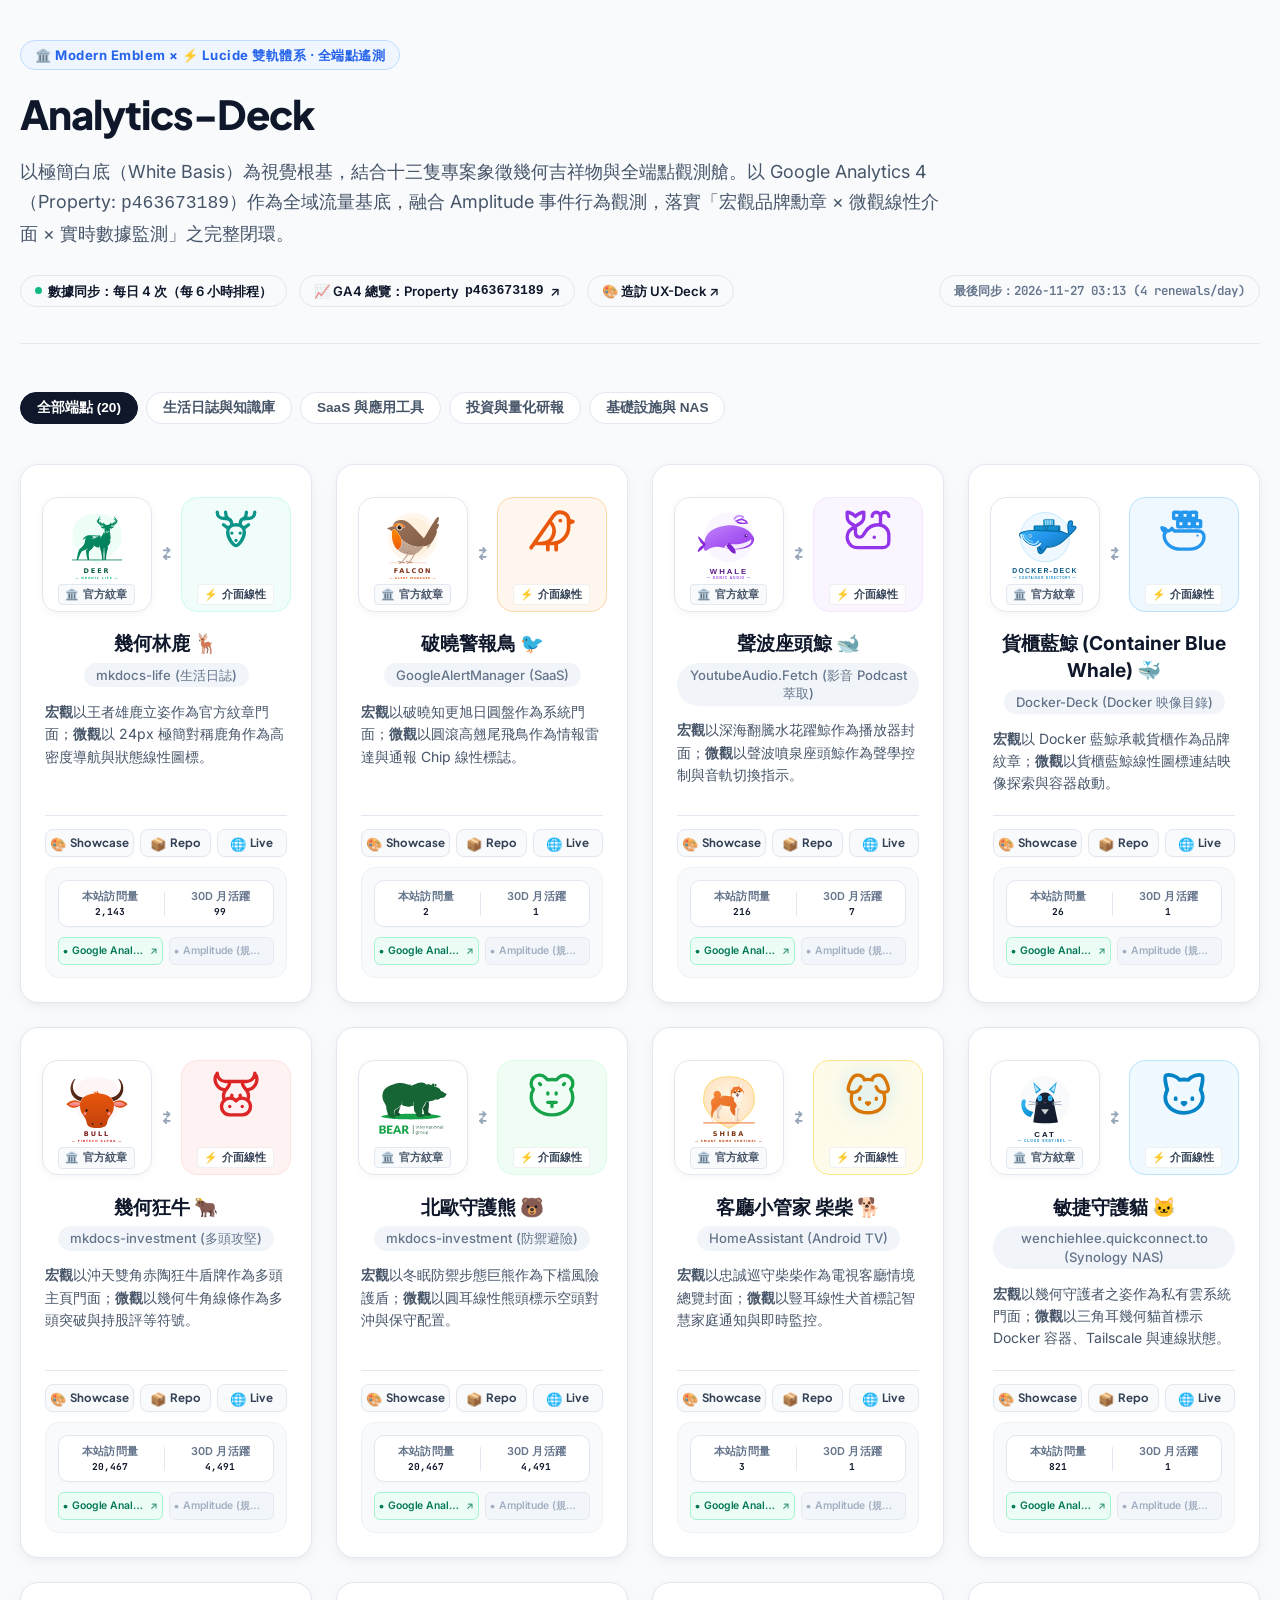
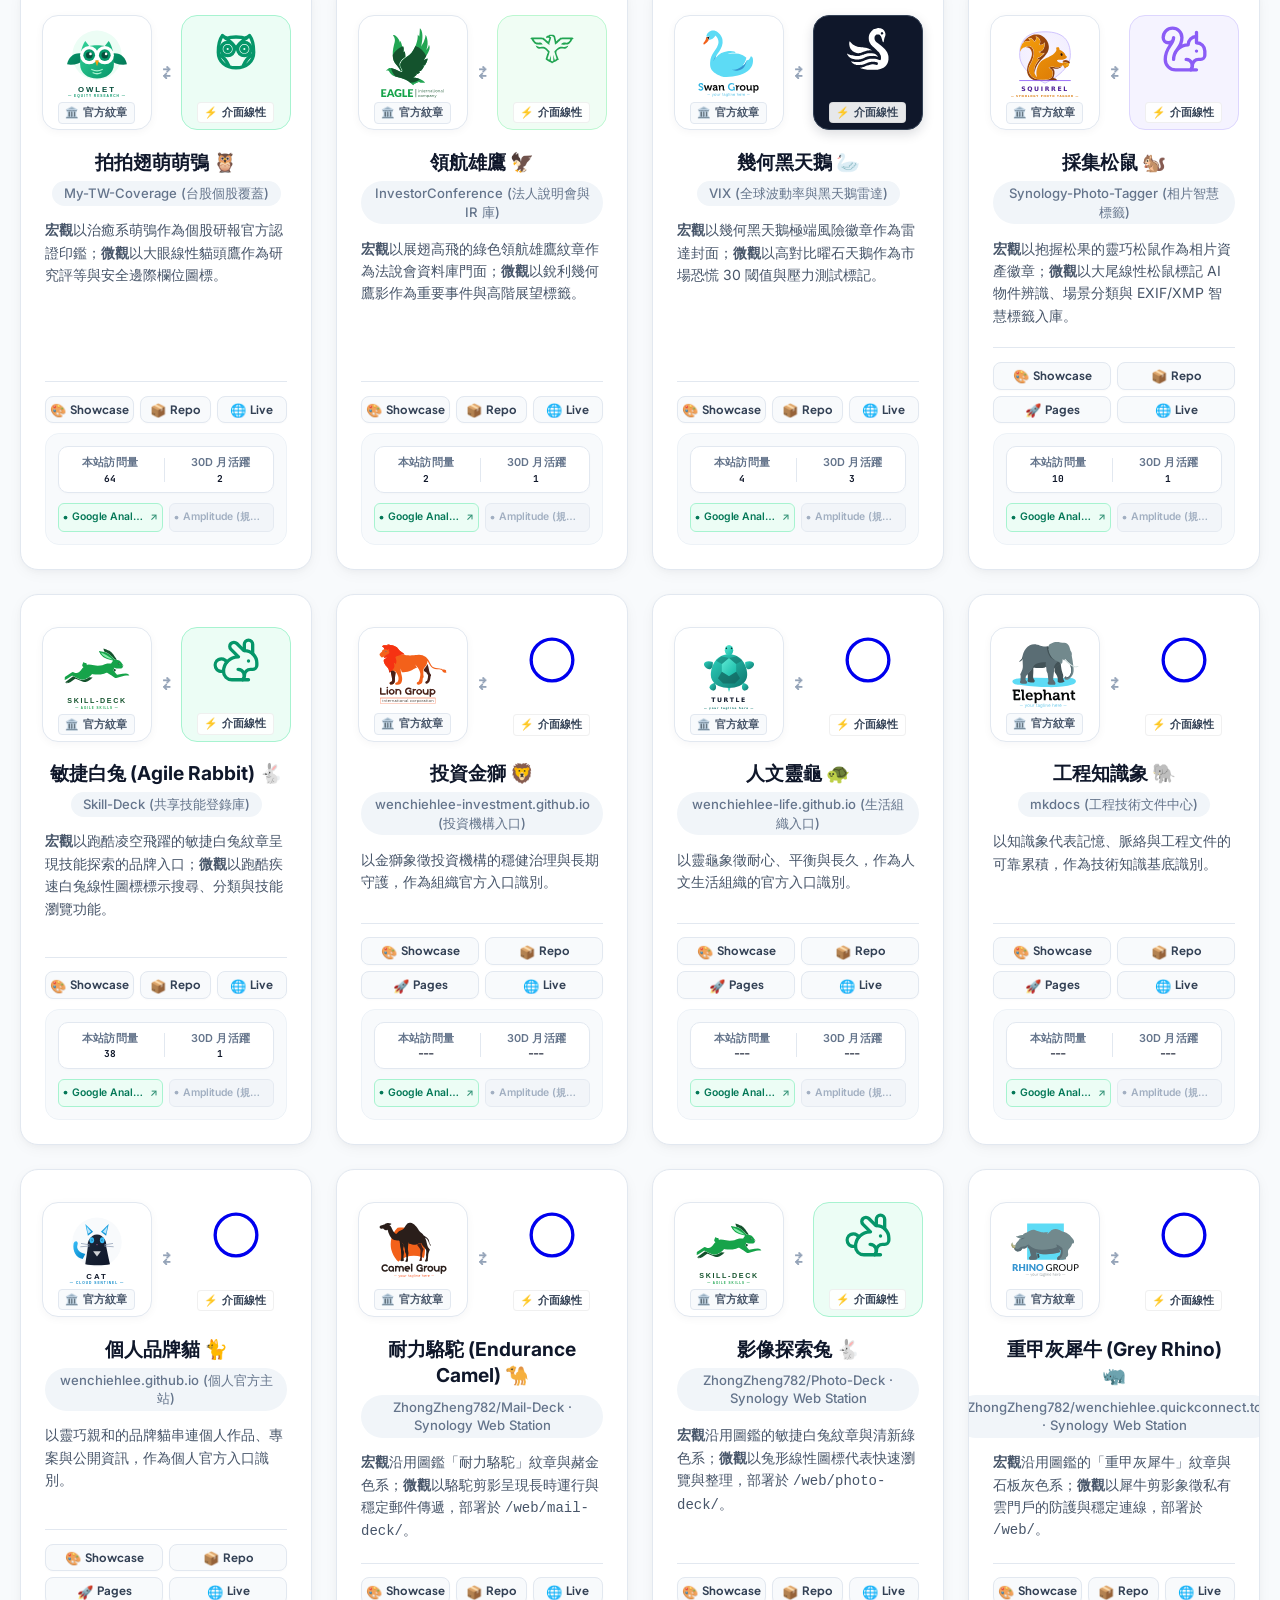
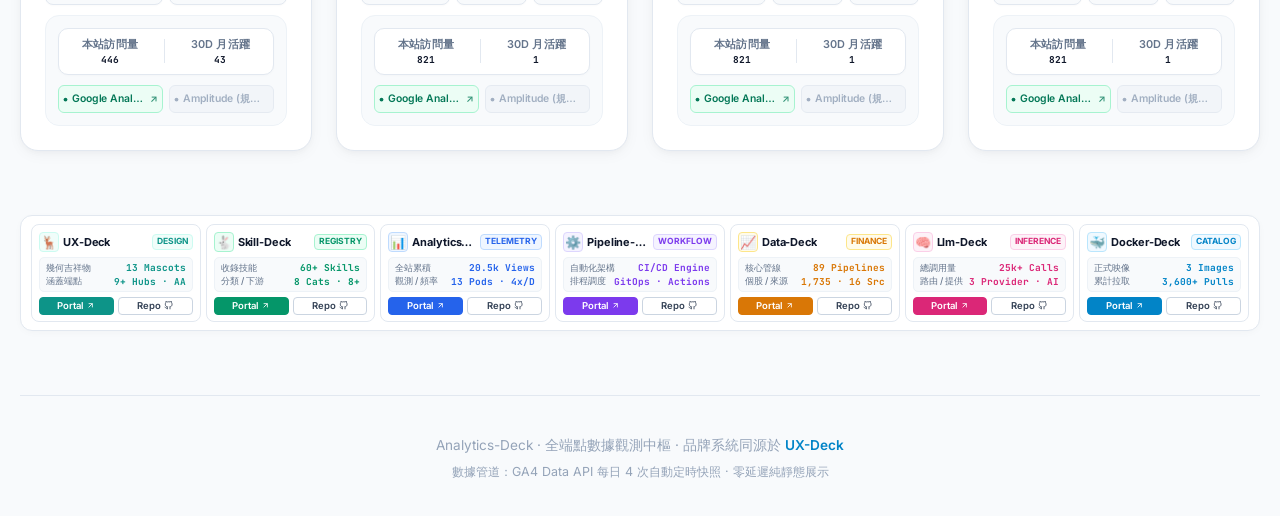
==== commit b249c7b5: "chore(telemetry): 4-times-daily GA4 data renewal [skip ci]" ====
--- a/docs/index.html
+++ b/docs/index.html
@@ -1,2741 +1,2741 @@
-<!DOCTYPE html>
-<html lang="zh-TW">
-<head>
-  <meta charset="UTF-8">
-  <meta name="viewport" content="width=device-width, initial-scale=1.0">
-  <title>Analytics-Deck · 全端點數據觀測中樞</title>
-  
-  <!-- Analytics-Deck 📊 Favicon -->
-  <link rel="icon" type="image/svg+xml" href="./favicon.svg">
-  <link rel="icon" type="image/png" sizes="32x32" href="./favicon.png">
-  <link rel="shortcut icon" href="./favicon.ico">
-
-  <!-- Google Fonts (Exact UX-Deck Typography Stack) -->
-  <link rel="preconnect" href="https://fonts.googleapis.com">
-  <link rel="preconnect" href="https://fonts.gstatic.com" crossorigin>
-  <link href="https://fonts.googleapis.com/css2?family=Comfortaa:wght@600;700&family=Inter:wght@400;500;600;700&family=JetBrains+Mono:wght@400;500;600;700&family=LXGW+WenKai+TC:wght@300;400;700&family=Noto+Sans+TC:wght@400;500;600;700&family=Noto+Serif+TC:wght@400;600;700;900&family=Plus+Jakarta+Sans:wght@500;600;700;800&family=Quicksand:wght@500;600;700&family=Zen+Maru+Gothic:wght@500;700&display=swap" rel="stylesheet">
-
-  <!-- Tokens CSS -->
-  <link rel="stylesheet" href="./tokens/tokens.css">
-
-  <style>
-
-    /* ==========================================================================
-       UX-Deck Aligned Design System & Color Tone
-       White Basis & Crisp Light Theme Palette with Radial Atmosphere Gradients
-       ========================================================================== */
-    :root {
-      --bg-studio: #ffffff;
-      --bg-subtle: #f8fafc;
-      --surface-card: #ffffff;
-      --surface-elevated: #f1f5f9;
-      --border-light: #e2e8f0;
-      --border-subtle: #edf2f7;
-      --border-hover: #cbd5e1;
-      
-      --text-main: #0f172a;       /* Slate 900 */
-      --text-muted: #475569;      /* Slate 600 */
-      --text-dim: #94a3b8;        /* Slate 400 */
-
-      --shadow-sm: 0 1px 3px rgba(0, 0, 0, 0.05), 0 1px 2px rgba(0, 0, 0, 0.03);
-      --shadow-card: 0 4px 16px -2px rgba(15, 23, 42, 0.05), 0 2px 6px -1px rgba(15, 23, 42, 0.03);
-      --shadow-hover: 0 12px 28px -4px rgba(15, 23, 42, 0.08), 0 4px 10px -2px rgba(15, 23, 42, 0.04);
-    }
-
-    * {
-      box-sizing: border-box;
-      margin: 0;
-      padding: 0;
-    }
-
-    body {
-      background-color: var(--bg-studio);
-      color: var(--text-main);
-      font-family: "Noto Sans TC", -apple-system, BlinkMacSystemFont, "Segoe UI", Roboto, sans-serif;
-      line-height: 1.6;
-      padding: 3.5rem 1.75rem 6rem;
-      min-height: 100vh;
-      background-image: 
-        radial-gradient(circle at 10% 8%, rgba(56, 189, 248, 0.04) 0%, transparent 35%),
-        radial-gradient(circle at 90% 15%, rgba(139, 92, 246, 0.03) 0%, transparent 40%),
-        radial-gradient(circle at 50% 95%, rgba(13, 148, 136, 0.03) 0%, transparent 45%);
-      background-attachment: fixed;
-    }
-
-    .container {
-      max-width: 1280px;
-      margin: 0 auto;
-    }
-
-    /* Studio Header (Identical to UX-Deck) */
-    header {
-      margin-bottom: 3rem;
-      border-bottom: 1px solid var(--border-light);
-      padding-bottom: 2.25rem;
-      display: flex;
-      flex-direction: column;
-      gap: 1.15rem;
-    }
-
-    .header-badge {
-      display: inline-flex;
-      align-items: center;
-      gap: 8px;
-      background: #eff6ff;
-      color: #2563eb;
-      border: 1px solid #bfdbfe;
-      padding: 5px 14px;
-      border-radius: 9999px;
-      font-size: 0.82rem;
-      font-weight: 700;
-      width: fit-content;
-      letter-spacing: 0.04em;
-    }
-
-    h1 {
-      font-size: 2.5rem;
-      font-weight: 800;
-      letter-spacing: -0.025em;
-      line-height: 1.25;
-      color: #0f172a;
-      font-family: "Plus Jakarta Sans", "Noto Sans TC", sans-serif;
-    }
-
-    .subtitle {
-      color: var(--text-muted);
-      font-size: 1.125rem;
-      max-width: 920px;
-      line-height: 1.65;
-    }
-
-    /* Telemetry Navigation Strip */
-    .telemetry-nav-strip {
-      display: flex;
-      flex-wrap: wrap;
-      align-items: center;
-      gap: 12px;
-      margin-top: 0.5rem;
-    }
-
-    .live-url-pill {
-      display: inline-flex;
-      align-items: center;
-      gap: 6px;
-      background: #f8fafc;
-      border: 1px solid #e2e8f0;
-      border-radius: 9999px;
-      padding: 6px 14px;
-      font-size: 0.82rem;
-      font-weight: 600;
-      color: #0f172a;
-      text-decoration: none;
-      transition: all 0.2s ease;
-    }
-
-    .live-url-pill:hover {
-      background: #f1f5f9;
-      border-color: #cbd5e1;
-    }
-
-    .pill-pulse {
-      width: 7px;
-      height: 7px;
-      border-radius: 50%;
-      background: #10b981;
-      display: inline-block;
-      box-shadow: 0 0 0 0 rgba(16, 185, 129, 0.7);
-      animation: pulse 2s infinite;
-    }
-
-    @keyframes pulse {
-      0% { box-shadow: 0 0 0 0 rgba(16, 185, 129, 0.7); }
-      70% { box-shadow: 0 0 0 6px rgba(16, 185, 129, 0); }
-      100% { box-shadow: 0 0 0 0 rgba(16, 185, 129, 0); }
-    }
-
-    /* Category Filter Tabs */
-    .filter-bar {
-      display: flex;
-      align-items: center;
-      gap: 8px;
-      flex-wrap: wrap;
-      margin-bottom: 2.5rem;
-    }
-
-    .filter-btn {
-      background: #ffffff;
-      border: 1px solid var(--border-light);
-      border-radius: 9999px;
-      padding: 6px 16px;
-      font-size: 0.85rem;
-      font-weight: 600;
-      color: #475569;
-      cursor: pointer;
-      transition: all 0.2s ease;
-    }
-
-    .filter-btn:hover {
-      background: #f8fafc;
-      color: #0f172a;
-      border-color: #cbd5e1;
-    }
-
-    .filter-btn.active {
-      background: #0f172a;
-      color: #ffffff;
-      border-color: #0f172a;
-    }
-
-    /* Mascot Icons Standard Styling (From UX-Deck) */
-    .ux-icon {
-      display: inline-block;
-      width: 24px;
-      height: 24px;
-      vertical-align: middle;
-      flex-shrink: 0;
-      stroke-width: 1.6;
-      stroke: currentColor;
-      fill: none;
-      stroke-linecap: round;
-      stroke-linejoin: round;
-      transition: all 0.25s cubic-bezier(0.2, 0, 0, 1);
-    }
-    .ux-icon-xl { width: 50px; height: 50px; }
-
-    /* Mascot Brand Colors & Hover Animations (Identical to UX-Deck) */
-    .ux-icon-deer { color: #0d9488; }
-    .ux-icon-deer:hover { transform: translateY(-3px) scale(1.08); color: #0f766e; }
-
-    .ux-icon-falcon { color: #ea580c; }
-    .ux-icon-falcon:hover { transform: rotate(-6deg) scale(1.1); color: #c2410c; }
-
-    .ux-icon-whale { color: #9333ea; }
-    .ux-icon-whale:hover { transform: translateY(-3px) rotate(3deg); color: #7e22ce; }
-
-    .ux-icon-docker { color: #2496ed; }
-    .ux-icon-docker:hover { transform: translateY(-3px) scale(1.08); color: #0877c9; }
-
-    .ux-icon-bull { color: #dc2626; }
-    .ux-icon-bull:hover { transform: translateY(-3px) scale(1.1); color: #b91c1c; }
-
-    .ux-icon-bear { color: #16a34a; }
-    .ux-icon-bear:hover { transform: translateY(3px) scale(1.08); color: #15803d; }
-
-    .ux-icon-sentinel { color: #d97706; }
-    .ux-icon-sentinel:hover { transform: scale(1.12); color: #b45309; }
-
-    .ux-icon-pangolin { color: #0284c7; }
-    .ux-icon-pangolin:hover { transform: scale(1.12); color: #0369a1; }
-
-    .ux-icon-owl { color: #059669; }
-    .ux-icon-owl:hover { transform: translateY(-3px) scale(1.1); color: #047857; }
-
-    .ux-icon-eagle { color: #22a553; }
-    .ux-icon-eagle:hover { transform: translateY(-3px) scale(1.08); color: #166534; filter: drop-shadow(0 0 8px rgba(34, 165, 83, 0.45)); }
-
-    .ux-icon-swan { color: #0f172a; }
-    .ux-icon-swan:hover { transform: translateY(-3px) scale(1.08); color: #ef4444; filter: drop-shadow(0 0 8px rgba(239, 68, 68, 0.6)); }
-
-    .ux-icon-squirrel { color: #8b5cf6; }
-    .ux-icon-squirrel:hover { transform: translateY(-3px) scale(1.1); color: #7c3aed; filter: drop-shadow(0 0 8px rgba(139, 92, 246, 0.45)); }
-
-    .ux-icon-rabbit { color: #059669; }
-    .ux-icon-rabbit:hover { transform: translateY(-3px) scale(1.08); color: #047857; }
-
-    /* Mascot Wrappers (Pastel Brand Tones from UX-Deck) */
-    .wrapper-deer { background: #f0fdfa; border: 1px solid #ccfbf1; }
-    .wrapper-falcon { background: #fff7ed; border: 1px solid #fed7aa; }
-    .wrapper-whale { background: #faf5ff; border: 1px solid #f3e8ff; }
-    .wrapper-docker-whale { background: #eff8ff; border: 1px solid #b8e1ff; }
-    .wrapper-bull { background: #fef2f2; border: 1px solid #fee2e2; }
-    .wrapper-bear { background: #f0fdf4; border: 1px solid #dcfce7; }
-    .wrapper-sentinel { background: #fffbeb; border: 1px solid #fde68a; }
-    .wrapper-pangolin { background: #f0f9ff; border: 1px solid #bae6fd; }
-    .wrapper-owl { background: #ecfdf5; border: 1px solid #a7f3d0; }
-    .wrapper-eagle { background: #f0fdf4; border: 1px solid #bbf7d0; }
-    .wrapper-swan { background: #0f172a; border: 1px solid #334155; box-shadow: 0 4px 12px rgba(15, 23, 42, 0.15); }
-    .wrapper-swan .ux-icon-swan { color: #ffffff; }
-    .wrapper-squirrel { background: #f5f3ff; border: 1px solid #ddd6fe; }
-    .wrapper-rabbit { background: #ecfdf5; border: 1px solid #a7f3d0; }
-
-    /* Mascot Grid (White Card Basis from UX-Deck) */
-    .mascot-grid {
-      display: grid;
-      grid-template-columns: repeat(auto-fit, minmax(280px, 1fr));
-      gap: 1.5rem;
-      margin-bottom: 3.5rem;
-    }
-
-    .mascot-card {
-      background: var(--surface-card);
-      border: 1px solid var(--border-light);
-      border-radius: 18px;
-      padding: 2rem 1.5rem 1.5rem;
-      display: flex;
-      flex-direction: column;
-      align-items: center;
-      text-align: center;
-      transition: all 0.25s ease;
-      position: relative;
-      overflow: hidden;
-      box-shadow: var(--shadow-card);
-    }
-
-    .mascot-card::before {
-      content: "";
-      position: absolute;
-      top: 0;
-      left: 0;
-      right: 0;
-      height: 4px;
-      background: transparent;
-      transition: all 0.25s ease;
-    }
-
-    .mascot-card:hover {
-      transform: translateY(-5px);
-      border-color: var(--border-hover);
-      box-shadow: var(--shadow-hover);
-    }
-
-    /* Card Hover Top Strips (UX-Deck Brand Colors) */
-    .mascot-card.card-deer:hover::before { background: #0d9488; }
-    .mascot-card.card-falcon:hover::before { background: #ea580c; }
-    .mascot-card.card-whale:hover::before { background: #9333ea; }
-    .mascot-card.card-docker-whale:hover::before { background: #2496ed; }
-    .mascot-card.card-bull:hover::before { background: #dc2626; }
-    .mascot-card.card-bear:hover::before { background: #16a34a; }
-    .mascot-card.card-sentinel:hover::before { background: #d97706; }
-    .mascot-card.card-pangolin:hover::before { background: #0284c7; }
-    .mascot-card.card-owl:hover::before { background: #059669; }
-    .mascot-card.card-eagle:hover::before { background: #22a553; }
-    .mascot-card.card-swan:hover::before { background: #0f172a; }
-    .mascot-card.card-squirrel:hover::before { background: #8b5cf6; }
-    .mascot-card.card-rabbit:hover::before { background: #059669; }
-
-    /* Mascot Duo Stage (Exact UX-Deck Specs) */
-    .mascot-duo-stage {
-      display: flex;
-      align-items: center;
-      justify-content: center;
-      gap: 10px;
-      width: 100%;
-      margin-bottom: 1.15rem;
-    }
-
-    .emblem-tile {
-      background: #ffffff;
-      border: 1px solid #e2e8f0;
-      border-radius: 16px;
-      padding: 8px 10px 6px;
-      display: flex;
-      flex-direction: column;
-      align-items: center;
-      text-decoration: none;
-      box-shadow: 0 2px 8px rgba(15, 23, 42, 0.04);
-      transition: all 0.25s ease;
-      width: 110px;
-      height: 115px;
-      justify-content: space-between;
-      flex-shrink: 0;
-    }
-
-    .emblem-tile:hover {
-      transform: translateY(-3px) scale(1.03);
-      border-color: #cbd5e1;
-      box-shadow: 0 8px 20px -2px rgba(15, 23, 42, 0.08);
-    }
-
-    .emblem-thumb {
-      width: 78px;
-      height: 78px;
-      object-fit: contain;
-    }
-
-    .duo-divider {
-      display: flex;
-      align-items: center;
-      justify-content: center;
-      color: #94a3b8;
-      font-weight: 700;
-      font-size: 1.1rem;
-    }
-
-    .lucide-tile {
-      border-radius: 16px;
-      padding: 8px 10px 6px;
-      display: flex;
-      flex-direction: column;
-      align-items: center;
-      text-decoration: none;
-      transition: all 0.25s ease;
-      width: 110px;
-      height: 115px;
-      justify-content: space-between;
-      flex-shrink: 0;
-    }
-
-    .lucide-tile:hover {
-      transform: translateY(-3px) scale(1.03);
-      box-shadow: 0 8px 20px -2px rgba(15, 23, 42, 0.08);
-    }
-
-    .badge-role-tag {
-      font-size: 0.68rem;
-      font-weight: 700;
-      padding: 2px 6px;
-      border-radius: 4px;
-      white-space: nowrap;
-      letter-spacing: 0.02em;
-    }
-
-    .badge-role-tag.emblem-tag {
-      background: #f8fafc;
-      color: #475569;
-      border: 1px solid #e2e8f0;
-    }
-
-    .badge-role-tag.lucide-tag {
-      background: rgba(255, 255, 255, 0.9);
-      color: #334155;
-      border: 1px solid rgba(0, 0, 0, 0.06);
-    }
-
-    /* Mascot Info */
-    .mascot-name {
-      font-weight: 700;
-      font-size: 1.2rem;
-      margin-bottom: 0.35rem;
-      color: #0f172a;
-    }
-
-    .mascot-project {
-      font-size: 0.82rem;
-      color: #64748b;
-      background: #f1f5f9;
-      padding: 3px 12px;
-      border-radius: 9999px;
-      margin-bottom: 0.85rem;
-      font-weight: 500;
-      display: inline-block;
-    }
-
-    .mascot-desc {
-      font-size: 0.875rem;
-      color: #475569;
-      line-height: 1.6;
-      margin-bottom: 1.25rem;
-      min-height: 54px;
-      text-align: left;
-      width: 100%;
-    }
-
-    /* ==========================================================================
-       Smart Conditional Endpoints (3 buttons for pages==live, 4 for pages!=live)
-       ========================================================================== */
-    .card-endpoints {
-      display: grid;
-      gap: 6px;
-      width: 100%;
-      margin-top: auto;
-      margin-bottom: 10px;
-      padding-top: 0.85rem;
-      border-top: 1px solid var(--border-light);
-    }
-
-    .card-endpoints.ep-count-3 {
-      grid-template-columns: repeat(3, 1fr);
-    }
-
-    .card-endpoints.ep-count-4 {
-      grid-template-columns: repeat(2, 1fr);
-    }
-
-    .endpoint-pill {
-      display: inline-flex;
-      align-items: center;
-      justify-content: center;
-      gap: 4px;
-      padding: 6px 4px;
-      border-radius: 8px;
-      font-size: 0.72rem;
-      font-weight: 700;
-      text-decoration: none;
-      border: 1px solid var(--border-light);
-      background: #f8fafc;
-      color: #334155;
-      font-family: "Plus Jakarta Sans", "Inter", -apple-system, BlinkMacSystemFont, "Segoe UI", Roboto, sans-serif;
-      transition: all 0.2s cubic-bezier(0.2, 0, 0, 1);
-      user-select: none;
-      -webkit-user-select: none;
-      box-shadow: 0 1px 2px rgba(0, 0, 0, 0.02);
-    }
-
-    .endpoint-pill .ep-icon {
-      font-size: 0.82rem;
-      line-height: 1;
-      flex-shrink: 0;
-    }
-
-    .endpoint-pill .ep-label {
-      line-height: 1.2;
-      white-space: nowrap;
-    }
-
-    .endpoint-pill:hover {
-      transform: translateY(-2px);
-      box-shadow: 0 4px 10px rgba(15, 23, 42, 0.08);
-      text-decoration: none;
-    }
-
-    .endpoint-pill.ep-showcase:hover {
-      background: #eff6ff;
-      border-color: #93c5fd;
-      color: #1d4ed8;
-    }
-
-    .endpoint-pill.ep-repo:hover {
-      background: #f1f5f9;
-      border-color: #94a3b8;
-      color: #0f172a;
-    }
-
-    .endpoint-pill.ep-pages:hover {
-      background: #fffbeb;
-      border-color: #fde68a;
-      color: #b45309;
-    }
-
-    .endpoint-pill.ep-live:hover {
-      background: #ecfdf5;
-      border-color: #6ee7b7;
-      color: #047857;
-    }
-
-    /* ==========================================================================
-       Telemetry Pod (端點觀測艙 - 精緻對齊 UX-Deck 輕量卡片風格)
-       ========================================================================== */
-    .telemetry-pod {
-      width: 100%;
-      background: #f8fafc;
-      border: 1px solid #edf2f7;
-      border-radius: 14px;
-      padding: 12px;
-      display: flex;
-      flex-direction: column;
-      gap: 10px;
-    }
-
-    .telemetry-stat-card {
-      display: flex;
-      align-items: center;
-      justify-content: space-around;
-      background: #ffffff;
-      border: 1px solid #e2e8f0;
-      border-radius: 10px;
-      padding: 8px 10px;
-      box-shadow: 0 1px 3px rgba(15, 23, 42, 0.02);
-    }
-
-    .telemetry-stat-item {
-      display: flex;
-      flex-direction: column;
-      align-items: center;
-      gap: 2px;
-    }
-
-    .stat-label {
-      font-size: 0.68rem;
-      font-weight: 600;
-      color: #64748b;
-      letter-spacing: 0.02em;
-    }
-
-    .stat-val {
-      font-family: "JetBrains Mono", monospace;
-      font-weight: 700;
-      font-size: 1rem;
-      line-height: 1.2;
-    }
-
-    .stat-views {
-      color: #0284c7; /* Brand Blue from UX-Deck */
-    }
-
-    .stat-users {
-      color: #0f172a;
-    }
-
-    .stat-divider {
-      width: 1px;
-      height: 24px;
-      background: #e2e8f0;
-    }
-
-    /* Telemetry Action Buttons */
-    .telemetry-actions {
-      display: flex;
-      gap: 6px;
-      width: 100%;
-    }
-
-    .telemetry-btn {
-      flex: 1;
-      min-width: 0;
-      display: inline-flex;
-      align-items: center;
-      justify-content: center;
-      gap: 4px;
-      padding: 6px 4px;
-      border-radius: 6px;
-      font-size: 0.65rem;
-      font-weight: 600;
-      letter-spacing: -0.01em;
-      text-decoration: none;
-      transition: all 0.2s ease;
-      white-space: nowrap;
-      overflow: hidden;
-    }
-
-    .telemetry-btn span {
-      overflow: hidden;
-      text-overflow: ellipsis;
-      white-space: nowrap;
-    }
-
-    .btn-dot-icon {
-      flex-shrink: 0;
-      width: 5px;
-      height: 5px;
-    }
-
-    .btn-arrow {
-      font-size: 0.62rem;
-      opacity: 0.8;
-      flex-shrink: 0;
-      transition: transform 0.15s ease;
-    }
-
-    .telemetry-btn:hover .btn-arrow {
-      transform: translate(1px, -1px);
-    }
-
-    @media (max-width: 320px) {
-      .telemetry-actions {
-        flex-direction: column;
-      }
-    }
-
-    /* Google Analytics Button (Crisp Emerald Green) */
-    .btn-ga {
-      background: #ecfdf5;
-      color: #047857;
-      border: 1px solid #a7f3d0;
-    }
-
-    .btn-ga:hover {
-      background: #d1fae5;
-      color: #065f46;
-      border-color: #6ee7b7;
-      box-shadow: 0 2px 6px rgba(16, 185, 129, 0.15);
-    }
-
-    /* Amplitude Button (Crisp Royal Violet) */
-    .btn-amplitude {
-      background: #faf5ff;
-      color: #7c3aed;
-      border: 1px solid #e9d5ff;
-    }
-
-    .btn-amplitude:hover {
-      background: #f3e8ff;
-      color: #6d28d9;
-      border-color: #c4b5fd;
-      box-shadow: 0 2px 6px rgba(124, 58, 237, 0.15);
-    }
-
-    .btn-amplitude-disabled {
-      background: #f1f5f9;
-      color: #94a3b8;
-      border: 1px solid #e2e8f0;
-      cursor: not-allowed;
-      opacity: 0.85;
-    }
-
-*, *::before, *::after {
-      box-sizing: border-box;
-      margin: 0;
-      padding: 0;
-    }
-
-    body {
-      font-family: 'Inter', -apple-system, BlinkMacSystemFont, "Segoe UI", Roboto, sans-serif;
-      background: #f8fafc;
-      color: #0f172a;
-      padding: 40px 20px;
-      line-height: 1.4;
-    }
-
-    .preview-canvas {
-      max-width: 1380px;
-      margin: 0 auto;
-    }
-
-    .preview-header {
-      margin-bottom: 24px;
-      text-align: center;
-    }
-
-    .preview-badge {
-      display: inline-flex;
-      align-items: center;
-      gap: 6px;
-      padding: 3px 10px;
-      background: #e2e8f0;
-      color: #334155;
-      font-size: 11px;
-      font-weight: 700;
-      letter-spacing: 0.06em;
-      text-transform: uppercase;
-      border-radius: 9999px;
-      margin-bottom: 8px;
-    }
-
-    .preview-badge::before {
-      content: "";
-      width: 6px;
-      height: 6px;
-      border-radius: 50%;
-      background: #10b981;
-    }
-
-    .preview-header h1 {
-      font-size: 20px;
-      font-weight: 800;
-      letter-spacing: -0.02em;
-      color: #0f172a;
-    }
-
-    .preview-header p {
-      font-size: 12.5px;
-      color: #64748b;
-      margin-top: 4px;
-    }
-
-    /* =========================================================
-       PURE 6 CARDS FOOTER (Ultra-Clean, No Top/Bottom Fluff)
-       ========================================================= */
-    .deck-family-footer {
-      background: #ffffff;
-      border: 1px solid #e2e8f0;
-      border-radius: 12px;
-      padding: 8px 10px;
-      box-shadow: 0 2px 10px -2px rgba(15, 23, 42, 0.04);
-    }
-
-    /* 7 COMPACT CARDS ROW (Strict One-Row, Zero Scrollbar) */
-    .deck-cards-row {
-      display: grid;
-      grid-template-columns: repeat(7, 1fr);
-      gap: 5px;
-      width: 100%;
-      overflow-x: auto;
-      scrollbar-width: none;
-      -ms-overflow-style: none;
-    }
-
-    .deck-cards-row::-webkit-scrollbar {
-      display: none;
-      width: 0;
-      height: 0;
-    }
-
-    /* ULTRA COMPACT CARD (~90px height, Zero Overflow) */
-    .deck-card {
-      background: #ffffff;
-      border: 1px solid #e2e8f0;
-      border-radius: 8px;
-      padding: 7px 7px 6px;
-      display: flex;
-      flex-direction: column;
-      justify-content: space-between;
-      gap: 5px;
-      transition: all 0.16s ease;
-      position: relative;
-      min-width: 0;
-    }
-
-    .deck-card:hover {
-      transform: translateY(-2px);
-      box-shadow: 0 6px 14px -3px rgba(15, 23, 42, 0.08);
-      border-color: var(--deck-accent, #3b82f6);
-    }
-
-    /* Card Head: Avatar + Title + Tag */
-    .deck-card-head {
-      display: flex;
-      align-items: center;
-      gap: 4px;
-      min-width: 0;
-    }
-
-    .deck-avatar {
-      font-size: 13px;
-      line-height: 1;
-      width: 20px;
-      height: 20px;
-      border-radius: 4px;
-      background: var(--deck-bg, #f1f5f9);
-      border: 1px solid var(--deck-border, #e2e8f0);
-      display: inline-flex;
-      align-items: center;
-      justify-content: center;
-      flex-shrink: 0;
-    }
-
-    .deck-card-title {
-      font-size: 11px;
-      font-weight: 700;
-      color: #0f172a;
-      letter-spacing: -0.01em;
-      white-space: nowrap;
-      overflow: hidden;
-      text-overflow: ellipsis;
-      min-width: 0;
-    }
-
-    .deck-tag {
-      font-size: 8.5px;
-      font-weight: 700;
-      text-transform: uppercase;
-      padding: 1px 4px;
-      border-radius: 4px;
-      background: var(--deck-bg, #f1f5f9);
-      color: var(--deck-accent, #475569);
-      margin-left: auto;
-      border: 1px solid var(--deck-border, #e2e8f0);
-      flex-shrink: 0;
-    }
-
-    /* Compact Key Numbers Tray */
-    .deck-numbers-compact {
-      background: #f8fafc;
-      border: 1px solid #edf2f7;
-      border-radius: 5px;
-      padding: 4px 6px;
-      display: flex;
-      flex-direction: column;
-      gap: 2px;
-    }
-
-    .stat-line {
-      display: flex;
-      align-items: center;
-      justify-content: space-between;
-      font-size: 9px;
-      line-height: 1.2;
-      white-space: nowrap;
-    }
-
-    .stat-lbl {
-      color: #64748b;
-      font-weight: 500;
-    }
-
-    .stat-val {
-      font-family: 'JetBrains Mono', monospace;
-      font-weight: 700;
-      color: var(--deck-accent, #0f172a);
-      font-size: 9.5px;
-    }
-
-    /* Compact Dual Action Buttons */
-    .deck-actions-compact {
-      display: grid;
-      grid-template-columns: 1fr 1fr;
-      gap: 4px;
-    }
-
-    .deck-btn {
-      display: inline-flex;
-      align-items: center;
-      justify-content: center;
-      gap: 3px;
-      padding: 3px 0;
-      font-size: 9.5px;
-      font-weight: 600;
-      text-decoration: none;
-      border-radius: 4px;
-      line-height: 1;
-      transition: all 0.12s ease;
-    }
-
-    .deck-btn-portal {
-      background: var(--deck-accent, #0f172a);
-      color: #ffffff;
-      border: 1px solid var(--deck-accent, #0f172a);
-    }
-
-    .deck-btn-portal:hover {
-      opacity: 0.9;
-    }
-
-    .deck-btn-repo {
-      background: #ffffff;
-      color: #334155;
-      border: 1px solid #cbd5e1;
-    }
-
-    .deck-btn-repo:hover {
-      background: #f8fafc;
-      border-color: #94a3b8;
-      color: #0f172a;
-    }
-
-    .deck-btn svg {
-      width: 9px;
-      height: 9px;
-      stroke-width: 2.2;
-    }
-
-    /* THEME ACCENTS */
-    .theme-ux {
-      --deck-accent: #0d9488;
-      --deck-bg: #f0fdfa;
-      --deck-border: #ccfbf1;
-    }
-    .theme-skill {
-      --deck-accent: #059669;
-      --deck-bg: #ecfdf5;
-      --deck-border: #a7f3d0;
-    }
-    .theme-analytics {
-      --deck-accent: #2563eb;
-      --deck-bg: #eff6ff;
-      --deck-border: #bfdbfe;
-    }
-    .theme-pipeline {
-      --deck-accent: #7c3aed;
-      --deck-bg: #f5f3ff;
-      --deck-border: #ddd6fe;
-    }
-    .theme-data {
-      --deck-accent: #d97706;
-      --deck-bg: #fffbeb;
-      --deck-border: #fde68a;
-    }
-        .theme-llm {
-      --deck-accent: #db2777;
-      --deck-bg: #fdf2f8;
-      --deck-border: #fbcfe8;
-    }
-.theme-docker {
-      --deck-accent: #0284c7;
-      --deck-bg: #f0f9ff;
-      --deck-border: #bae6fd;
-    }
-
-    /* Studio Footer */
-    footer {
-      margin-top: 4rem;
-      border-top: 1px solid var(--border-light);
-      padding-top: 2.5rem;
-      display: flex;
-      flex-direction: column;
-      align-items: center;
-      gap: 8px;
-      color: var(--text-dim);
-      font-size: 0.85rem;
-    }
-
-    footer a {
-      color: #0284c7;
-      text-decoration: none;
-      font-weight: 600;
-    }
-
-    footer a:hover {
-      text-decoration: underline;
-    }
-  
-  </style>
-
-</head>
-<body>
-
-  <!-- SVG Symbols Definition (From UX-Deck) -->
-  <svg xmlns="http://www.w3.org/2000/svg" style="display: none;">
-<symbol fill="none" id="icon-deer-life" stroke="currentColor" stroke-linecap="round" stroke-linejoin="round" stroke-width="1.6" viewbox="0 0 24 24">
-<path d="M3 3c0 2 1 3 4 3c2 0 3 1 3 3"></path>
-<path d="M21 3c0 2-1 3-4 3c-2 0-3 .3-3 3"></path>
-<path d="M7 3c0 1.3.3 2.3 1 3"></path>
-<path d="M17 3c0 1.3-.3 2.3-1 3"></path>
-<path d="M12 19c-1 0-4-3-4-6.5 0-2 1.3-3.5 4-3.5s4 1.5 4 3.5c0 3.5-3 6.5-4 6.5"></path>
-<path d="M8 10.5l-2-1.5"></path>
-<path d="M16 10.5l2-1.5"></path>
-<path d="M10 13v.01"></path>
-<path d="M14 13v.01"></path>
-<path d="M12 16.5h.01"></path>
-</symbol>
-<symbol fill="none" id="icon-falcon-radar" stroke="currentColor" stroke-linecap="round" stroke-linejoin="round" stroke-width="1.8" viewbox="0 0 24 24">
-<path d="M16 7h.01"></path>
-<path d="M3.4 18H12a8 8 0 0 0 8-8V7a4 4 0 0 0-7.28-2.3L2 20"></path>
-<path d="m20 7 2 .5-2 .5"></path>
-<path d="M10 18v3"></path>
-<path d="M14 17.75V21"></path>
-<path d="M7 18a6 6 0 0 0 3.84-10.61"></path>
-</symbol>
-<symbol fill="none" id="icon-whale-sonic" stroke="currentColor" stroke-linecap="round" stroke-linejoin="round" stroke-width="1.6" viewbox="0 0 24 24">
-<path d="M18 9V5a2 2 0 0 0-4 0"></path>
-<path d="M18 5a2 2 0 0 1 4 0"></path>
-<path d="M6 9.7 3.9 8.4C2.7 7.7 2 6.4 2 5V3c2 0 4 2 4 2s2-2 4-2v2c0 1.4-.7 2.7-1.9 3.4l-3.8 2.4A5 5 0 0 0 7 20h12c1.7 0 3-1.3 3-3v-3c0-2.8-2.2-5-5-5-2.7 0-5.1 1.4-6.4 3.6L9.7 14A2 2 0 0 1 6 13Z"></path>
-<path d="M15 15h.01"></path>
-</symbol>
-<symbol fill="none" id="icon-bull-fintech" stroke="currentColor" stroke-linecap="round" stroke-linejoin="round" stroke-width="1.6" viewbox="0 0 24 24">
-<path d="M7 10a5 5 0 0 1-4-8 4 4 0 0 0 4 4h10a4 4 0 0 0 4-4 5 5 0 0 1-4 8"></path>
-<path d="M6.4 15c-.3-.6-.4-1.3-.4-2 0-4 3-3 3-7"></path>
-<path d="M17.6 15c.3-.6.4-1.3.4-2 0-4-3-3-3-7"></path>
-<path d="M10 12.5v1.5"></path>
-<path d="M14 12.5v1.5"></path>
-<path d="M15 22a4 4 0 1 0-3-6.7A4 4 0 1 0 9 22Z"></path>
-<path d="M9 18h.01"></path>
-<path d="M15 18h.01"></path>
-</symbol>
-<symbol fill="none" id="icon-bear-defense" stroke="currentColor" stroke-linecap="round" stroke-linejoin="round" stroke-width="1.6" viewbox="0 0 24 24">
-<path d="m6 7 .5.5"></path>
-<path d="m18 7-.5.5"></path>
-<path d="M20.8 4.2c-1.6-1.6-4.1-1.6-5.7 0l-1 1a13.6 13.6 0 0 0-4.2 0l-1-1a4 4 0 0 0-5.8 5.6A7 7 0 0 0 2 13.5C2 18.2 6.5 22 12 22s10-3.8 10-8.5a7 7 0 0 0-1.1-3.8c1.5-1.6 1.5-4-.1-5.5"></path>
-<path d="M10 12v-.5"></path>
-<path d="M14 12v-.5"></path>
-<path d="M14 16h-4"></path>
-<path d="M12 16v2"></path>
-</symbol>
-<symbol fill="none" id="icon-sentinel-tv" stroke="currentColor" stroke-linecap="round" stroke-linejoin="round" stroke-width="1.6" viewbox="0 0 24 24">
-<path d="M8.5 8.5c-.38 1.05-1.08 2.03-2.34 2.5-1.93.72-3.58-.3-3.66-1-.11-.99 1.18-6.53 4-7 1.92-.32 3.65.85 3.65 2.24A7.5 7.5 0 0 1 14 5.28c0-1.39 1.84-2.6 3.77-2.28 2.82.47 4.11 6.01 4 7-.08.7-1.73 1.72-3.66 1-1.26-.47-1.85-1.45-2.24-2.5"></path>
-<path d="M4.42 11.25A13.15 13.15 0 0 0 4 14.56C4 18.73 7.58 21 12 21s8-2.27 8-6.44a11.7 11.7 0 0 0-.49-3.31"></path>
-<path d="M8 14v.5"></path>
-<path d="M16 14v.5"></path>
-<path d="M11.25 16.25h1.5L12 17z"></path>
-</symbol>
-<symbol fill="none" id="icon-pangolin-shield" stroke="currentColor" stroke-linecap="round" stroke-linejoin="round" stroke-width="1.8" viewbox="0 0 24 24">
-<path d="M12 5c.67 0 1.35.09 2 .26 1.78-2 5.03-2.84 6.42-2.26 1.4.58-.42 7-.42 7 .57 1.07 1 2.24 1 3.44C21 17.9 16.97 21 12 21s-9-3-9-7.56c0-1.25.5-2.4 1-3.44 0 0-1.89-6.42-.5-7 1.39-.58 4.72.23 6.5 2.23A9.04 9.04 0 0 1 12 5Z"></path>
-<path d="M8 14v.5"></path>
-<path d="M16 14v.5"></path>
-<path d="M11.25 16.25h1.5L12 17l-.75-.75Z"></path>
-</symbol>
-<symbol fill="none" id="icon-owl-coverage" stroke="currentColor" stroke-linecap="round" stroke-linejoin="round" stroke-width="1.6" viewbox="0 0 24 24">
-<!-- Round Chubby Body & Ear Tufts -->
-<path d="M5.5 5.5 C4 7.5 3.5 10.5 3.5 13.5 C3.5 18 7 21 12 21 C17 21 20.5 18 20.5 13.5 C20.5 10.5 20 7.5 18.5 5.5 L16.8 7 C14.5 6 9.5 6 7.2 7 Z"></path>
-<!-- Brow Hood Arc to Beak -->
-<path d="M7 6.5 C9 8.5 11 9.5 12 12 C13 9.5 15 8.5 17 6.5"></path>
-<!-- Left Big Concentric Eye -->
-<circle cx="8" cy="12" r="3.2"></circle>
-<circle cx="8" cy="12" r="1.3"></circle>
-<!-- Right Big Concentric Eye -->
-<circle cx="16" cy="12" r="3.2"></circle>
-<circle cx="16" cy="12" r="1.3"></circle>
-<!-- Layered Flapping Wings -->
-<path d="M3.8 14.5 C5.5 15.5 7.5 17.5 8.5 20"></path>
-<path d="M20.2 14.5 C18.5 15.5 16.5 17.5 15.5 20"></path>
-</symbol>
-<symbol fill="currentColor" fill-rule="evenodd" id="icon-eagle-ir" viewbox="0 0 24 24">
-<path d="M 19.87 10.29 C 19.82 10.28, 19.63 10.46, 19.37 10.57 C 19.11 10.68, 18.53 10.90, 18.30 10.96 C 18.08 11.03, 18.08 10.95, 18.02 10.96 C 17.97 10.97, 18.37 11.01, 17.97 11.02 C 17.56 11.03, 16.41 10.68, 15.61 11.02 C 14.82 11.36, 13.62 12.66, 13.20 13.04 C 12.79 13.41, 13.15 13.21, 13.15 13.26 C 13.15 13.31, 13.19 13.24, 13.20 13.32 C 13.22 13.39, 13.15 13.34, 13.26 13.71 C 13.37 14.08, 13.77 15.22, 13.88 15.56 C 13.98 15.89, 13.84 15.60, 13.88 15.73 C 13.91 15.85, 14.05 16.13, 14.10 16.29 C 14.15 16.44, 14.28 16.53, 14.16 16.68 C 14.04 16.83, 13.55 17.20, 13.37 17.18 C 13.20 17.16, 13.22 16.92, 13.09 16.57 C 12.96 16.21, 12.68 15.31, 12.59 15.05 C 12.49 14.80, 12.54 14.95, 12.53 15.05 C 12.52 15.16, 12.52 15.56, 12.53 15.67 C 12.54 15.78, 12.58 15.40, 12.59 15.73 C 12.60 16.05, 12.67 17.28, 12.59 17.63 C 12.50 17.99, 12.25 17.85, 12.08 17.85 C 11.92 17.86, 11.68 17.74, 11.58 17.69 C 11.48 17.63, 11.49 17.96, 11.47 17.52 C 11.45 17.08, 11.49 15.39, 11.47 15.05 C 11.45 14.72, 11.39 15.40, 11.36 15.50 C 11.32 15.60, 11.27 15.59, 11.24 15.67 C 11.22 15.74, 11.22 15.87, 11.19 15.95 C 11.16 16.02, 11.10 16.04, 11.08 16.12 C 11.05 16.19, 11.08 16.24, 11.02 16.40 C 10.96 16.56, 10.80 16.95, 10.74 17.07 C 10.67 17.19, 10.77 17.19, 10.63 17.13 C 10.49 17.06, 10.02 16.78, 9.90 16.68 C 9.78 16.58, 9.80 16.85, 9.90 16.51 C 10.00 16.17, 10.40 15.03, 10.52 14.66 C 10.63 14.29, 10.53 14.40, 10.57 14.27 C 10.61 14.14, 10.69 14.05, 10.74 13.88 C 10.79 13.70, 10.82 13.33, 10.85 13.20 C 10.88 13.08, 10.95 13.21, 10.91 13.15 C 10.86 13.08, 10.98 13.17, 10.57 12.81 C 10.16 12.46, 9.22 11.32, 8.44 11.02 C 7.67 10.72, 6.35 11.03, 5.92 11.02 C 5.49 11.01, 5.91 10.97, 5.87 10.96 C 5.82 10.95, 5.74 10.98, 5.64 10.96 C 5.54 10.94, 5.49 10.95, 5.25 10.85 C 5.01 10.75, 4.31 10.32, 4.18 10.35 C 4.06 10.38, 4.44 10.87, 4.52 11.02 C 4.61 11.17, 4.59 11.14, 4.69 11.24 C 4.79 11.35, 4.94 11.52, 5.14 11.64 C 5.33 11.75, 5.36 11.87, 5.87 11.92 C 6.37 11.96, 7.48 11.65, 8.16 11.92 C 8.84 12.18, 9.71 13.06, 9.96 13.48 C 10.20 13.91, 9.69 14.23, 9.62 14.49 C 9.54 14.75, 9.55 14.89, 9.51 15.05 C 9.46 15.21, 9.37 15.35, 9.34 15.45 C 9.31 15.54, 9.37 15.52, 9.34 15.61 C 9.31 15.71, 9.20 15.91, 9.17 16.01 C 9.14 16.10, 9.20 16.08, 9.17 16.17 C 9.14 16.27, 9.04 16.44, 9.00 16.57 C 8.97 16.69, 8.86 16.76, 8.95 16.90 C 9.03 17.04, 9.23 17.20, 9.51 17.41 C 9.79 17.61, 10.26 17.93, 10.63 18.13 C 10.99 18.34, 11.50 18.54, 11.69 18.64 C 11.89 18.74, 11.73 18.71, 11.80 18.75 C 11.88 18.79, 11.96 18.92, 12.14 18.86 C 12.32 18.81, 12.56 18.58, 12.87 18.41 C 13.18 18.25, 13.67 18.04, 13.99 17.85 C 14.31 17.67, 14.58 17.45, 14.77 17.29 C 14.97 17.14, 15.28 17.54, 15.17 16.90 C 15.05 16.27, 13.98 14.32, 14.10 13.48 C 14.22 12.65, 15.24 12.18, 15.89 11.92 C 16.55 11.65, 17.53 11.96, 18.02 11.92 C 18.52 11.87, 18.62 11.78, 18.86 11.64 C 19.11 11.50, 19.34 11.23, 19.48 11.08 C 19.62 10.93, 19.67 10.81, 19.70 10.74 C 19.74 10.66, 19.68 10.70, 19.70 10.63 C 19.73 10.55, 19.93 10.30, 19.87 10.29 Z M 2.00 6.54 C 1.13 6.70, 2.19 7.24, 2.28 7.49 C 2.37 7.74, 2.46 7.87, 2.56 8.05 C 2.66 8.23, 2.76 8.38, 2.90 8.55 C 3.04 8.73, 3.24 8.97, 3.40 9.11 C 3.56 9.26, 3.68 9.35, 3.85 9.45 C 4.02 9.55, 4.25 9.67, 4.41 9.73 C 4.57 9.80, 4.61 9.82, 4.80 9.84 C 4.99 9.86, 5.40 9.83, 5.53 9.84 C 5.66 9.85, 5.52 9.90, 5.59 9.90 C 5.65 9.90, 5.86 9.84, 5.92 9.84 C 5.99 9.84, 5.96 9.90, 5.98 9.90 C 6.00 9.90, 6.01 9.84, 6.03 9.84 C 6.05 9.84, 6.04 9.89, 6.09 9.90 C 6.14 9.91, 6.27 9.91, 6.31 9.90 C 6.36 9.89, 6.35 9.84, 6.37 9.84 C 6.39 9.84, 6.40 9.90, 6.43 9.90 C 6.45 9.90, 6.44 9.85, 6.54 9.84 C 6.64 9.83, 6.95 9.83, 7.04 9.84 C 7.14 9.85, 7.08 9.90, 7.10 9.90 C 7.12 9.90, 7.14 9.84, 7.15 9.84 C 7.17 9.84, 7.18 9.90, 7.21 9.90 C 7.24 9.90, 7.28 9.84, 7.32 9.84 C 7.36 9.84, 7.41 9.90, 7.43 9.90 C 7.46 9.90, 7.47 9.84, 7.49 9.84 C 7.51 9.84, 7.54 9.90, 7.55 9.90 C 7.56 9.90, 7.69 9.99, 7.55 9.84 C 7.41 9.69, 7.07 9.14, 6.71 9.00 C 6.34 8.86, 5.59 9.01, 5.36 9.00 C 5.13 8.99, 5.41 8.97, 5.31 8.95 C 5.20 8.93, 4.90 8.93, 4.75 8.89 C 4.59 8.85, 4.47 8.79, 4.35 8.72 C 4.23 8.66, 4.13 8.59, 4.02 8.50 C 3.90 8.41, 3.80 8.32, 3.68 8.16 C 3.56 8.00, 3.34 7.68, 3.29 7.55 C 3.23 7.42, 2.66 7.41, 3.34 7.38 C 4.03 7.35, 6.68 7.37, 7.38 7.38 C 8.08 7.39, 7.01 7.01, 7.55 7.43 C 8.08 7.85, 10.04 9.57, 10.57 9.90 C 11.10 10.23, 10.71 9.51, 10.74 9.39 C 10.77 9.28, 10.60 9.68, 10.74 9.23 C 10.88 8.78, 11.47 7.19, 11.58 6.71 C 11.69 6.22, 11.51 6.45, 11.41 6.31 C 11.31 6.17, 11.03 5.95, 10.96 5.87 C 10.90 5.78, 10.86 5.82, 11.02 5.81 C 11.18 5.80, 11.76 5.80, 11.92 5.81 C 12.07 5.82, 11.93 5.86, 11.97 5.87 C 12.01 5.87, 12.04 5.82, 12.14 5.87 C 12.24 5.91, 12.49 6.06, 12.59 6.15 C 12.69 6.23, 12.71 6.29, 12.76 6.37 C 12.80 6.45, 12.85 6.57, 12.87 6.65 C 12.89 6.73, 12.85 6.79, 12.87 6.87 C 12.89 6.96, 12.95 7.02, 12.98 7.15 C 13.01 7.28, 13.01 7.53, 13.04 7.66 C 13.06 7.79, 13.10 7.71, 13.15 7.94 C 13.20 8.16, 13.28 8.82, 13.32 9.00 C 13.35 9.19, 13.34 8.92, 13.37 9.06 C 13.41 9.20, 13.30 9.88, 13.54 9.84 C 13.78 9.81, 14.40 9.20, 14.83 8.83 C 15.26 8.47, 15.83 7.90, 16.12 7.66 C 16.41 7.42, 15.79 7.42, 16.57 7.38 C 17.34 7.33, 20.06 7.36, 20.77 7.38 C 21.48 7.40, 20.85 7.41, 20.82 7.49 C 20.80 7.57, 20.71 7.73, 20.60 7.88 C 20.49 8.03, 20.30 8.25, 20.15 8.39 C 20.00 8.53, 19.87 8.63, 19.70 8.72 C 19.54 8.82, 19.28 8.91, 19.14 8.95 C 19.00 8.98, 18.92 8.94, 18.86 8.95 C 18.81 8.96, 19.06 8.99, 18.81 9.00 C 18.55 9.01, 17.74 8.86, 17.35 9.00 C 16.96 9.14, 16.15 9.70, 16.45 9.84 C 16.76 9.98, 18.61 9.89, 19.20 9.84 C 19.79 9.80, 19.77 9.67, 19.98 9.56 C 20.20 9.46, 20.31 9.38, 20.49 9.23 C 20.66 9.08, 20.90 8.84, 21.05 8.67 C 21.20 8.49, 21.27 8.36, 21.38 8.16 C 21.50 7.97, 21.62 7.76, 21.72 7.49 C 21.82 7.22, 22.89 6.70, 22.00 6.54 C 21.11 6.38, 17.44 6.48, 16.40 6.54 C 15.35 6.59, 16.12 6.58, 15.73 6.87 C 15.33 7.17, 14.33 8.10, 14.04 8.33 C 13.76 8.56, 14.02 8.41, 13.99 8.27 C 13.96 8.14, 13.93 7.80, 13.88 7.55 C 13.82 7.29, 13.70 6.98, 13.65 6.76 C 13.61 6.55, 13.64 6.43, 13.60 6.26 C 13.55 6.09, 13.44 5.87, 13.37 5.75 C 13.31 5.63, 13.30 5.61, 13.20 5.53 C 13.11 5.45, 12.93 5.31, 12.81 5.25 C 12.69 5.18, 12.79 5.16, 12.48 5.14 C 12.16 5.12, 11.23 5.11, 10.91 5.14 C 10.59 5.17, 10.66 5.23, 10.57 5.31 C 10.48 5.38, 10.42 5.55, 10.35 5.59 C 10.27 5.62, 10.17 5.53, 10.12 5.53 C 10.08 5.53, 10.14 5.57, 10.07 5.59 C 9.99 5.60, 9.79 5.59, 9.68 5.64 C 9.56 5.70, 9.47 5.81, 9.39 5.92 C 9.32 6.03, 9.25 6.16, 9.23 6.31 C 9.21 6.46, 9.22 6.76, 9.28 6.82 C 9.35 6.87, 9.45 6.68, 9.62 6.65 C 9.79 6.62, 10.14 6.63, 10.29 6.65 C 10.44 6.67, 10.45 6.71, 10.52 6.76 C 10.58 6.82, 10.73 6.72, 10.68 6.99 C 10.64 7.25, 10.33 8.09, 10.24 8.33 C 10.14 8.57, 10.46 8.69, 10.12 8.44 C 9.79 8.20, 8.66 7.19, 8.22 6.87 C 7.78 6.56, 8.53 6.59, 7.49 6.54 C 6.45 6.48, 2.87 6.38, 2.00 6.54 Z" fill="currentColor" fill-rule="evenodd" stroke="none"></path>
-</symbol>
-<symbol fill="currentColor" fill-rule="evenodd" id="icon-swan-vix" viewbox="0 0 24 24">
-<path d="M 16.80 15.66 C 16.88 15.57, 16.46 15.17, 16.19 14.95 C 15.91 14.73, 15.39 14.47, 15.13 14.33 C 14.86 14.20, 14.75 14.19, 14.60 14.16 C 14.45 14.13, 14.32 14.17, 14.25 14.16 C 14.17 14.14, 14.31 14.09, 14.16 14.07 C 14.01 14.06, 13.51 14.09, 13.37 14.07 C 13.22 14.06, 13.54 13.98, 13.28 13.98 C 13.01 13.98, 12.04 14.04, 11.78 14.07 C 11.52 14.10, 11.91 14.10, 11.69 14.16 C 11.47 14.22, 10.71 14.35, 10.46 14.42 C 10.21 14.50, 10.36 14.54, 10.19 14.60 C 10.03 14.66, 9.74 14.69, 9.49 14.78 C 9.24 14.86, 8.95 15.05, 8.70 15.13 C 8.45 15.20, 8.12 15.19, 7.99 15.22 C 7.86 15.25, 8.24 15.29, 7.90 15.30 C 7.57 15.32, 6.30 15.32, 5.96 15.30 C 5.63 15.29, 6.01 15.23, 5.88 15.22 C 5.74 15.20, 5.30 15.23, 5.17 15.22 C 5.04 15.20, 5.26 15.16, 5.08 15.13 C 4.91 15.10, 4.47 15.11, 4.11 15.04 C 3.76 14.97, 3.29 14.82, 2.97 14.69 C 2.65 14.56, 2.34 14.32, 2.18 14.25 C 2.01 14.17, 2.03 14.20, 2.00 14.25 C 1.97 14.29, 1.91 14.32, 2.00 14.51 C 2.09 14.70, 2.34 15.14, 2.53 15.39 C 2.72 15.64, 2.95 15.85, 3.15 16.01 C 3.34 16.17, 3.45 16.24, 3.67 16.36 C 3.89 16.48, 4.22 16.64, 4.47 16.71 C 4.72 16.79, 5.04 16.77, 5.17 16.80 C 5.30 16.83, 5.14 16.88, 5.26 16.89 C 5.38 16.90, 5.76 16.88, 5.88 16.89 C 5.99 16.90, 5.67 16.96, 5.96 16.98 C 6.26 16.99, 7.35 16.99, 7.64 16.98 C 7.93 16.96, 7.55 16.92, 7.73 16.89 C 7.90 16.86, 8.26 16.92, 8.70 16.80 C 9.14 16.68, 10.05 16.32, 10.37 16.19 C 10.69 16.05, 10.22 16.14, 10.63 16.01 C 11.05 15.88, 12.23 15.49, 12.84 15.39 C 13.44 15.29, 14.00 15.41, 14.25 15.39 C 14.50 15.38, 14.28 15.32, 14.33 15.30 C 14.39 15.29, 14.54 15.29, 14.60 15.30 C 14.66 15.32, 14.51 15.38, 14.69 15.39 C 14.86 15.41, 15.48 15.38, 15.66 15.39 C 15.83 15.41, 15.55 15.44, 15.74 15.48 C 15.94 15.52, 16.73 15.74, 16.80 15.66 Z M 3.06 8.61 C 3.01 8.86, 2.97 9.62, 2.97 9.84 C 2.97 10.06, 3.03 9.78, 3.06 9.93 C 3.09 10.08, 3.07 10.44, 3.15 10.72 C 3.22 11.00, 3.35 11.32, 3.50 11.60 C 3.64 11.88, 3.85 12.18, 4.03 12.40 C 4.20 12.62, 4.25 12.70, 4.56 12.93 C 4.86 13.15, 5.55 13.56, 5.88 13.72 C 6.20 13.88, 6.33 13.86, 6.49 13.89 C 6.65 13.92, 6.77 13.88, 6.85 13.89 C 6.92 13.91, 6.79 13.97, 6.93 13.98 C 7.08 14.00, 7.58 14.00, 7.73 13.98 C 7.87 13.97, 7.71 13.91, 7.81 13.89 C 7.92 13.88, 7.76 14.07, 8.34 13.89 C 8.93 13.72, 10.66 13.03, 11.34 12.84 C 12.01 12.65, 12.21 12.78, 12.40 12.75 C 12.59 12.72, 12.25 12.68, 12.48 12.66 C 12.72 12.65, 13.79 12.78, 13.81 12.66 C 13.82 12.54, 13.03 12.16, 12.57 11.96 C 12.12 11.75, 11.38 11.52, 11.07 11.43 C 10.77 11.34, 10.87 11.46, 10.72 11.43 C 10.58 11.40, 10.37 11.28, 10.19 11.25 C 10.02 11.22, 9.77 11.27, 9.67 11.25 C 9.56 11.24, 9.91 11.19, 9.58 11.16 C 9.24 11.13, 8.17 11.15, 7.64 11.07 C 7.11 11.00, 6.74 10.84, 6.41 10.72 C 6.07 10.60, 5.92 10.55, 5.61 10.37 C 5.30 10.19, 4.94 10.00, 4.56 9.67 C 4.17 9.33, 3.54 8.56, 3.32 8.34 C 3.10 8.12, 3.28 8.30, 3.23 8.34 C 3.19 8.39, 3.10 8.36, 3.06 8.61 Z M 18.92 2.44 C 18.67 2.26, 18.52 2.23, 18.30 2.18 C 18.08 2.12, 17.73 2.12, 17.59 2.09 C 17.46 2.06, 17.70 2.01, 17.51 2.00 C 17.32 1.99, 16.88 1.93, 16.45 2.00 C 16.02 2.07, 15.33 2.28, 14.95 2.44 C 14.57 2.60, 14.45 2.70, 14.16 2.97 C 13.86 3.23, 13.42 3.72, 13.19 4.03 C 12.95 4.33, 12.88 4.50, 12.75 4.82 C 12.62 5.14, 12.46 5.52, 12.40 5.96 C 12.34 6.41, 12.38 7.20, 12.40 7.46 C 12.41 7.73, 12.47 7.46, 12.48 7.55 C 12.50 7.64, 12.38 7.68, 12.48 7.99 C 12.59 8.30, 12.93 9.06, 13.10 9.40 C 13.28 9.74, 12.90 9.37, 13.54 10.02 C 14.19 10.66, 16.30 12.59, 16.98 13.28 C 17.65 13.97, 17.42 13.86, 17.59 14.16 C 17.77 14.45, 17.93 14.79, 18.04 15.04 C 18.14 15.29, 18.18 15.36, 18.21 15.66 C 18.24 15.95, 18.23 16.57, 18.21 16.80 C 18.20 17.04, 18.17 16.99, 18.12 17.07 C 18.08 17.14, 18.04 17.20, 17.95 17.24 C 17.86 17.29, 17.84 17.39, 17.59 17.33 C 17.35 17.27, 16.77 16.98, 16.45 16.89 C 16.13 16.80, 15.80 16.83, 15.66 16.80 C 15.51 16.77, 16.04 16.73, 15.57 16.71 C 15.10 16.70, 13.31 16.70, 12.84 16.71 C 12.37 16.73, 12.84 16.79, 12.75 16.80 C 12.66 16.82, 12.44 16.77, 12.31 16.80 C 12.18 16.83, 12.06 16.95, 11.96 16.98 C 11.85 17.01, 12.01 16.88, 11.69 16.98 C 11.37 17.08, 10.34 17.46, 10.02 17.59 C 9.69 17.73, 10.05 17.67, 9.75 17.77 C 9.46 17.87, 8.68 18.14, 8.26 18.21 C 7.83 18.28, 7.39 18.20, 7.20 18.21 C 7.01 18.23, 7.14 18.30, 7.11 18.30 C 7.08 18.30, 7.30 18.23, 7.02 18.21 C 6.74 18.20, 5.72 18.23, 5.44 18.21 C 5.16 18.20, 5.45 18.14, 5.35 18.12 C 5.25 18.11, 4.98 18.15, 4.82 18.12 C 4.66 18.09, 4.51 17.98, 4.38 17.95 C 4.25 17.92, 4.09 17.92, 4.03 17.95 C 3.97 17.98, 3.92 17.98, 4.03 18.12 C 4.13 18.27, 4.36 18.61, 4.64 18.83 C 4.92 19.05, 5.48 19.34, 5.70 19.44 C 5.92 19.55, 5.85 19.42, 5.96 19.44 C 6.08 19.47, 6.02 19.58, 6.41 19.62 C 6.79 19.67, 7.93 19.71, 8.26 19.71 C 8.58 19.71, 8.23 19.64, 8.34 19.62 C 8.46 19.61, 8.84 19.64, 8.96 19.62 C 9.08 19.61, 8.93 19.56, 9.05 19.53 C 9.17 19.50, 9.21 19.61, 9.67 19.44 C 10.12 19.28, 11.22 18.77, 11.78 18.56 C 12.34 18.36, 12.73 18.27, 13.01 18.21 C 13.29 18.15, 13.37 18.23, 13.45 18.21 C 13.54 18.20, 13.23 18.14, 13.54 18.12 C 13.85 18.11, 15.00 18.11, 15.30 18.12 C 15.61 18.14, 15.29 18.20, 15.39 18.21 C 15.49 18.23, 15.76 18.18, 15.92 18.21 C 16.08 18.24, 16.23 18.30, 16.36 18.39 C 16.49 18.48, 16.65 18.59, 16.71 18.74 C 16.77 18.89, 16.79 19.12, 16.71 19.27 C 16.64 19.42, 16.48 19.58, 16.27 19.62 C 16.07 19.67, 15.63 19.56, 15.48 19.53 C 15.33 19.50, 15.51 19.46, 15.39 19.44 C 15.27 19.43, 14.89 19.46, 14.78 19.44 C 14.66 19.43, 14.98 19.34, 14.69 19.36 C 14.39 19.37, 13.53 19.43, 13.01 19.53 C 12.50 19.64, 12.12 19.78, 11.60 19.97 C 11.09 20.16, 10.25 20.56, 9.93 20.68 C 9.61 20.80, 9.84 20.63, 9.67 20.68 C 9.49 20.72, 9.15 20.88, 8.87 20.94 C 8.59 21.00, 7.83 20.91, 7.99 21.03 C 8.15 21.15, 9.39 21.53, 9.84 21.65 C 10.30 21.77, 10.56 21.71, 10.72 21.74 C 10.88 21.77, 10.71 21.81, 10.81 21.82 C 10.91 21.84, 11.24 21.81, 11.34 21.82 C 11.44 21.84, 11.27 21.90, 11.43 21.91 C 11.59 21.93, 12.15 21.90, 12.31 21.91 C 12.47 21.93, 11.84 21.99, 12.40 22.00 C 12.95 22.01, 15.10 22.01, 15.66 22.00 C 16.21 21.99, 15.57 21.93, 15.74 21.91 C 15.92 21.90, 16.54 21.93, 16.71 21.91 C 16.89 21.90, 16.71 21.84, 16.80 21.82 C 16.89 21.81, 17.15 21.84, 17.24 21.82 C 17.33 21.81, 17.21 21.77, 17.33 21.74 C 17.45 21.71, 17.64 21.75, 17.95 21.65 C 18.26 21.54, 18.83 21.31, 19.18 21.12 C 19.53 20.93, 19.81 20.71, 20.06 20.50 C 20.31 20.30, 20.44 20.21, 20.68 19.89 C 20.91 19.56, 21.30 18.93, 21.47 18.56 C 21.65 18.20, 21.69 17.89, 21.74 17.68 C 21.78 17.48, 21.72 17.40, 21.74 17.33 C 21.75 17.26, 21.81 17.54, 21.82 17.24 C 21.84 16.95, 21.84 15.86, 21.82 15.57 C 21.81 15.27, 21.75 15.55, 21.74 15.48 C 21.72 15.41, 21.78 15.33, 21.74 15.13 C 21.69 14.92, 21.60 14.57, 21.47 14.25 C 21.34 13.92, 21.16 13.54, 20.94 13.19 C 20.72 12.84, 20.52 12.53, 20.15 12.13 C 19.78 11.74, 19.36 11.32, 18.74 10.81 C 18.12 10.30, 16.99 9.52, 16.45 9.05 C 15.91 8.58, 15.70 8.31, 15.48 7.99 C 15.26 7.67, 15.17 7.43, 15.13 7.11 C 15.08 6.79, 15.17 6.29, 15.22 6.05 C 15.26 5.82, 15.27 5.85, 15.39 5.70 C 15.51 5.55, 15.76 5.29, 15.92 5.17 C 16.08 5.05, 16.17 5.02, 16.36 5.00 C 16.55 4.97, 16.90 4.98, 17.07 5.00 C 17.23 5.01, 17.17 4.97, 17.33 5.08 C 17.49 5.20, 17.87 5.52, 18.04 5.70 C 18.20 5.88, 18.12 5.67, 18.30 6.14 C 18.48 6.61, 18.92 8.09, 19.09 8.52 C 19.27 8.95, 19.28 8.68, 19.36 8.70 C 19.43 8.71, 19.44 8.93, 19.53 8.61 C 19.62 8.28, 19.75 7.27, 19.89 6.76 C 20.02 6.24, 20.25 5.92, 20.33 5.52 C 20.40 5.13, 20.41 4.76, 20.33 4.38 C 20.24 4.00, 20.03 3.56, 19.80 3.23 C 19.56 2.91, 19.17 2.62, 18.92 2.44 Z M 18.74 3.85 C 18.83 3.85, 18.90 3.85, 19.00 3.94 C 19.11 4.03, 19.31 4.25, 19.36 4.38 C 19.40 4.51, 19.36 4.61, 19.27 4.73 C 19.18 4.85, 18.96 5.04, 18.83 5.08 C 18.70 5.13, 18.59 5.08, 18.48 5.00 C 18.36 4.91, 18.17 4.69, 18.12 4.56 C 18.08 4.42, 18.15 4.31, 18.21 4.20 C 18.27 4.10, 18.39 4.00, 18.48 3.94 C 18.56 3.88, 18.65 3.85, 18.74 3.85 Z" fill="currentColor" fill-rule="evenodd" stroke="none"></path>
-</symbol>
-<symbol fill="none" id="icon-squirrel-tagger" stroke="currentColor" stroke-linecap="round" stroke-linejoin="round" stroke-width="1.6" viewbox="0 0 24 24">
-<path d="M15.236 22a3 3 0 0 0-2.2-5"></path>
-<path d="M16 20a3 3 0 0 1 3-3h1a2 2 0 0 0 2-2v-2a4 4 0 0 0-4-4V4"></path>
-<path d="M18 13h.01"></path>
-<path d="M18 6a4 4 0 0 0-4 4 7 7 0 0 0-7 7c0-5 4-5 4-10.5a4.5 4.5 0 1 0-9 0 2.5 2.5 0 0 0 5 0C7 10 3 11 3 17c0 2.8 2.2 5 5 5h10"></path>
-</symbol>
-<symbol fill="none" id="icon-docker-whale" stroke="currentColor" stroke-linecap="round" stroke-linejoin="round" stroke-width="1.6" viewbox="0 0 24 24">
-<rect height="3" rx=".4" width="3" x="7" y="3"></rect><rect height="3" rx=".4" width="3" x="11" y="3"></rect><rect height="3" rx=".4" width="3" x="15" y="3"></rect>
-<rect height="3" rx=".4" width="3" x="9" y="7"></rect><rect height="3" rx=".4" width="3" x="13" y="7"></rect><rect height="3" rx=".4" width="3" x="17" y="7"></rect>
-<path d="M4 12c1 0 1.7-.5 2.2-1.3l1.1 1.3h11.5c1.7 0 2.8 1.1 2.8 2.8 0 3.3-2.8 5.9-6.7 5.9h-4.5c-4.2 0-7.4-2.5-7.9-6.1-.1-.8.2-1.5.7-2-1-.4-1.6-1.2-1.8-2.2 1.2.2 2 .7 2.6 1.6Z"></path>
-<circle cx="18.5" cy="14.2" fill="currentColor" r=".55" stroke="none"></circle>
-</symbol>
-</svg>
-
-  <div class="container">
-    
-    <!-- STUDIO HEADER (Aligned with UX-Deck) -->
-    <header>
-      <div class="header-badge">🏛️ Modern Emblem × ⚡ Lucide 雙軌體系 · 全端點遙測</div>
-      <h1>Analytics-Deck</h1>
-      <div class="subtitle">
-        以極簡白底（White Basis）為視覺根基，結合十三隻專案象徵幾何吉祥物與全端點觀測艙。以 Google Analytics 4（Property: <code>p463673189</code>）作為全域流量基底，融合 Amplitude 事件行為觀測，落實「宏觀品牌勳章 × 微觀線性介面 × 實時數據監測」之完整閉環。
-      </div>
-
-      <div class="telemetry-nav-strip">
-        <span class="live-url-pill">
-          <span class="pill-pulse"></span> 數據同步：每日 4 次（每 6 小時排程）
-        </span>
-        <a href="https://analytics.google.com/analytics/web/#/a333479515p463673189/reports/intelligenthome?params=_u..nav%3Dmaui%26_u..realtimeTimePeriod%3D5&collectionId=user" target="_blank" rel="noopener noreferrer" class="live-url-pill" title="開啟 GA4 主控台 ↗">
-          📈 GA4 總覽：Property <code>p463673189</code> ↗
-        </a>
-        <a href="https://wenchiehlee-ux.github.io/UX-Deck/" target="_blank" rel="noopener noreferrer" class="live-url-pill" title="造訪 UX-Deck 品牌設計中心 ↗">
-          🎨 造訪 UX-Deck ↗
-        </a>
-        <span class="live-url-pill" style="margin-left: auto; font-family: 'JetBrains Mono', monospace; font-size: 0.78rem; color: #64748b;">
-          最後同步：2026-11-27 02:30 (4 renewals/day)
-        </span>
-      </div>
-    </header>
-
-    <!-- CATEGORY FILTER BUTTONS -->
-    <div class="filter-bar">
-      <button class="filter-btn active" data-filter="all">全部端點 (20)</button>
-      <button class="filter-btn" data-filter="docs">生活日誌與知識庫</button>
-      <button class="filter-btn" data-filter="saas">SaaS 與應用工具</button>
-      <button class="filter-btn" data-filter="fintech">投資與量化研報</button>
-      <button class="filter-btn" data-filter="infra">基礎設施與 NAS</button>
-    </div>
-
-    <!-- MASCOT CARDS GRID -->
-    <div class="mascot-grid">
-      
-    <div class="mascot-card card-deer" data-category="docs">
-      <div class="mascot-duo-stage">
-        <a href="./tokens/icons/modern-emblem/emblem-deer.svg" class="emblem-tile" target="_blank" rel="noopener noreferrer" title="查看官方紋章向量 SVG 原始碼 ↗">
-          <img src="./tokens/icons/modern-emblem/emblem-deer.svg" alt="幾何林鹿 Modern Emblem" class="emblem-thumb">
-          <span class="badge-role-tag emblem-tag">🏛️ 官方紋章</span>
-        </a>
-        <div class="duo-divider">
-          <span class="duo-arrow">⇄</span>
-        </div>
-        <a href="./tokens/icons/lucide/lucide-deer.svg" class="lucide-tile wrapper-deer" target="_blank" rel="noopener noreferrer" title="查看線性圖標向量 SVG 原始碼 ↗">
-          <svg class="ux-icon ux-icon-xl ux-icon-deer">
-          <use href="#icon-deer-life"></use>
-        </svg>
-          <span class="badge-role-tag lucide-tag">⚡ 介面線性</span>
-        </a>
-      </div>
-
-      <div class="mascot-name">幾何林鹿 🦌</div>
-      <div class="mascot-project">mkdocs-life (生活日誌)</div>
-      <div class="mascot-desc">
-        <strong>宏觀</strong>以王者雄鹿立姿作為官方紋章門面；<strong>微觀</strong>以 24px 極簡對稱鹿角作為高密度導航與狀態線性圖標。
-      </div>
-
-      <!-- SMART CONDITIONAL ENDPOINTS (PLAN A) -->
-      <div class="card-endpoints ep-count-3">
-        <a class="endpoint-pill ep-showcase" href="./showcases.html#mkdocs-life" rel="noopener noreferrer" target="_blank" title="🎨 查看 UX-Deck 設計展示（色彩光譜、字體與元件）">
-          <span class="ep-icon">🎨</span>
-          <span class="ep-label">Showcase</span>
-        </a>
-        <a class="endpoint-pill ep-repo" href="https://github.com/wenchiehlee/mkdocs-life" rel="noopener noreferrer" target="_blank" title="📦 前往 GitHub 原始碼儲存庫 ↗">
-          <span class="ep-icon">📦</span>
-          <span class="ep-label">Repo</span>
-        </a>
-        <a class="endpoint-pill ep-live" href="https://wenchiehlee.github.io/mkdocs-life/" rel="noopener noreferrer" target="_blank" title="🌐 造訪線上正式站點 (GitHub Pages) ↗">
-          <span class="ep-icon">🌐</span>
-          <span class="ep-label">Live</span>
-        </a>
-      </div>
-
-      <!-- TELEMETRY POD (端點數據觀測艙) -->
-      <div class="telemetry-pod">
-        <div class="telemetry-stat-card">
-          <div class="telemetry-stat-item">
-            <span class="stat-label">本站訪問量</span>
-            <strong class="stat-val stat-views">2,143</strong>
-          </div>
-          <div class="stat-divider"></div>
-          <div class="telemetry-stat-item">
-            <span class="stat-label">30D 月活躍</span>
-            <strong class="stat-val stat-users">99</strong>
-          </div>
-        </div>
-
-        <div class="telemetry-actions">
-          <a href="https://analytics.google.com/analytics/web/#/a333479515p463673189/reports/intelligenthome?params=_u..nav%3Dmaui%26_u..realtimeTimePeriod%3D5&collectionId=user" class="telemetry-btn btn-ga" target="_blank" rel="noopener noreferrer" title="開啟 Google Analytics 4 主控台報表 ↗">
-            <svg class="btn-dot-icon" viewBox="0 0 8 8" width="6" height="6"><circle cx="4" cy="4" r="3" fill="currentColor"/></svg>
-            <span>Google Analytics</span>
-            <span class="btn-arrow">↗</span>
-          </a>
-
-          <span class="telemetry-btn btn-amplitude-disabled" title="此端點尚未配置 Amplitude 事件追蹤">
-            <svg class="btn-dot-icon" viewBox="0 0 8 8" width="6" height="6"><circle cx="4" cy="4" r="3" fill="currentColor"/></svg>
-            <span>Amplitude (規劃中)</span>
-            </span>
-        </div>
-      </div>
-    </div>
-
-
-    <div class="mascot-card card-falcon" data-category="saas">
-      <div class="mascot-duo-stage">
-        <a href="./tokens/icons/modern-emblem/emblem-falcon.svg" class="emblem-tile" target="_blank" rel="noopener noreferrer" title="查看官方紋章向量 SVG 原始碼 ↗">
-          <img src="./tokens/icons/modern-emblem/emblem-falcon.svg" alt="破曉警報鳥 Modern Emblem" class="emblem-thumb">
-          <span class="badge-role-tag emblem-tag">🏛️ 官方紋章</span>
-        </a>
-        <div class="duo-divider">
-          <span class="duo-arrow">⇄</span>
-        </div>
-        <a href="./tokens/icons/lucide/lucide-bird.svg" class="lucide-tile wrapper-falcon" target="_blank" rel="noopener noreferrer" title="查看線性圖標向量 SVG 原始碼 ↗">
-          <svg class="ux-icon ux-icon-xl ux-icon-falcon">
-          <use href="#icon-falcon-radar"></use>
-        </svg>
-          <span class="badge-role-tag lucide-tag">⚡ 介面線性</span>
-        </a>
-      </div>
-
-      <div class="mascot-name">破曉警報鳥 🐦</div>
-      <div class="mascot-project">GoogleAlertManager (SaaS)</div>
-      <div class="mascot-desc">
-        <strong>宏觀</strong>以破曉知更旭日圓盤作為系統門面；<strong>微觀</strong>以圓滾高翹尾飛鳥作為情報雷達與通報 Chip 線性標誌。
-      </div>
-
-      <!-- SMART CONDITIONAL ENDPOINTS (PLAN A) -->
-      <div class="card-endpoints ep-count-3">
-        <a class="endpoint-pill ep-showcase" href="./showcases.html#google-alert-manager" rel="noopener noreferrer" target="_blank" title="🎨 查看 UX-Deck 設計展示（色彩光譜、字體與元件）">
-          <span class="ep-icon">🎨</span>
-          <span class="ep-label">Showcase</span>
-        </a>
-        <a class="endpoint-pill ep-repo" href="https://github.com/wenchiehlee-money/GoogleAlertManager" rel="noopener noreferrer" target="_blank" title="📦 前往 GitHub 原始碼儲存庫 ↗">
-          <span class="ep-icon">📦</span>
-          <span class="ep-label">Repo</span>
-        </a>
-        <a class="endpoint-pill ep-live" href="https://wenchiehlee-money.github.io/GoogleAlertManager/" rel="noopener noreferrer" target="_blank" title="🌐 造訪線上正式站點 (GitHub Pages) ↗">
-          <span class="ep-icon">🌐</span>
-          <span class="ep-label">Live</span>
-        </a>
-      </div>
-
-      <!-- TELEMETRY POD (端點數據觀測艙) -->
-      <div class="telemetry-pod">
-        <div class="telemetry-stat-card">
-          <div class="telemetry-stat-item">
-            <span class="stat-label">本站訪問量</span>
-            <strong class="stat-val stat-views">2</strong>
-          </div>
-          <div class="stat-divider"></div>
-          <div class="telemetry-stat-item">
-            <span class="stat-label">30D 月活躍</span>
-            <strong class="stat-val stat-users">1</strong>
-          </div>
-        </div>
-
-        <div class="telemetry-actions">
-          <a href="https://analytics.google.com/analytics/web/#/a333479515p463673189/reports/intelligenthome?params=_u..nav%3Dmaui%26_u..realtimeTimePeriod%3D5&collectionId=user" class="telemetry-btn btn-ga" target="_blank" rel="noopener noreferrer" title="開啟 Google Analytics 4 主控台報表 ↗">
-            <svg class="btn-dot-icon" viewBox="0 0 8 8" width="6" height="6"><circle cx="4" cy="4" r="3" fill="currentColor"/></svg>
-            <span>Google Analytics</span>
-            <span class="btn-arrow">↗</span>
-          </a>
-
-          <span class="telemetry-btn btn-amplitude-disabled" title="此端點尚未配置 Amplitude 事件追蹤">
-            <svg class="btn-dot-icon" viewBox="0 0 8 8" width="6" height="6"><circle cx="4" cy="4" r="3" fill="currentColor"/></svg>
-            <span>Amplitude (規劃中)</span>
-            </span>
-        </div>
-      </div>
-    </div>
-
-
-    <div class="mascot-card card-whale" data-category="saas">
-      <div class="mascot-duo-stage">
-        <a href="./tokens/icons/modern-emblem/emblem-whale.svg" class="emblem-tile" target="_blank" rel="noopener noreferrer" title="查看官方紋章向量 SVG 原始碼 ↗">
-          <img src="./tokens/icons/modern-emblem/emblem-whale.svg" alt="聲波座頭鯨 Modern Emblem" class="emblem-thumb">
-          <span class="badge-role-tag emblem-tag">🏛️ 官方紋章</span>
-        </a>
-        <div class="duo-divider">
-          <span class="duo-arrow">⇄</span>
-        </div>
-        <a href="./tokens/icons/lucide/lucide-whale.svg" class="lucide-tile wrapper-whale" target="_blank" rel="noopener noreferrer" title="查看線性圖標向量 SVG 原始碼 ↗">
-          <svg class="ux-icon ux-icon-xl ux-icon-whale">
-          <use href="#icon-whale-sonic"></use>
-        </svg>
-          <span class="badge-role-tag lucide-tag">⚡ 介面線性</span>
-        </a>
-      </div>
-
-      <div class="mascot-name">聲波座頭鯨 🐋</div>
-      <div class="mascot-project">YoutubeAudio.Fetch (影音 Podcast 萃取)</div>
-      <div class="mascot-desc">
-        <strong>宏觀</strong>以深海翻騰水花躍鯨作為播放器封面；<strong>微觀</strong>以聲波噴泉座頭鯨作為聲學控制與音軌切換指示。
-      </div>
-
-      <!-- SMART CONDITIONAL ENDPOINTS (PLAN A) -->
-      <div class="card-endpoints ep-count-3">
-        <a class="endpoint-pill ep-showcase" href="./showcases.html#youtube-audio-fetch" rel="noopener noreferrer" target="_blank" title="🎨 查看 UX-Deck 設計展示（色彩光譜、字體與元件）">
-          <span class="ep-icon">🎨</span>
-          <span class="ep-label">Showcase</span>
-        </a>
-        <a class="endpoint-pill ep-repo" href="https://github.com/ZhongZheng782/YoutubeAudio.Fetch" rel="noopener noreferrer" target="_blank" title="📦 前往 GitHub 原始碼儲存庫 ↗">
-          <span class="ep-icon">📦</span>
-          <span class="ep-label">Repo</span>
-        </a>
-        <a class="endpoint-pill ep-live" href="https://zhongzheng782.github.io/YoutubeAudio.Fetch/?channel=yutinghaofinance" rel="noopener noreferrer" target="_blank" title="🌐 造訪線上音訊播放正式站點 ↗">
-          <span class="ep-icon">🌐</span>
-          <span class="ep-label">Live</span>
-        </a>
-      </div>
-
-      <!-- TELEMETRY POD (端點數據觀測艙) -->
-      <div class="telemetry-pod">
-        <div class="telemetry-stat-card">
-          <div class="telemetry-stat-item">
-            <span class="stat-label">本站訪問量</span>
-            <strong class="stat-val stat-views">216</strong>
-          </div>
-          <div class="stat-divider"></div>
-          <div class="telemetry-stat-item">
-            <span class="stat-label">30D 月活躍</span>
-            <strong class="stat-val stat-users">7</strong>
-          </div>
-        </div>
-
-        <div class="telemetry-actions">
-          <a href="https://analytics.google.com/analytics/web/#/a333479515p463673189/reports/intelligenthome?params=_u..nav%3Dmaui%26_u..realtimeTimePeriod%3D5&collectionId=user" class="telemetry-btn btn-ga" target="_blank" rel="noopener noreferrer" title="開啟 Google Analytics 4 主控台報表 ↗">
-            <svg class="btn-dot-icon" viewBox="0 0 8 8" width="6" height="6"><circle cx="4" cy="4" r="3" fill="currentColor"/></svg>
-            <span>Google Analytics</span>
-            <span class="btn-arrow">↗</span>
-          </a>
-
-          <span class="telemetry-btn btn-amplitude-disabled" title="此端點尚未配置 Amplitude 事件追蹤">
-            <svg class="btn-dot-icon" viewBox="0 0 8 8" width="6" height="6"><circle cx="4" cy="4" r="3" fill="currentColor"/></svg>
-            <span>Amplitude (規劃中)</span>
-            </span>
-        </div>
-      </div>
-    </div>
-
-
-    <div class="mascot-card card-docker-whale" data-category="infra">
-      <div class="mascot-duo-stage">
-        <a href="./tokens/icons/modern-emblem/emblem-docker-whale.svg" class="emblem-tile" target="_blank" rel="noopener noreferrer" title="查看官方紋章向量 SVG 原始碼 ↗">
-          <img src="./tokens/icons/modern-emblem/emblem-docker-whale.svg" alt="Docker-Deck 貨櫃藍鯨 Modern Emblem" class="emblem-thumb">
-          <span class="badge-role-tag emblem-tag">🏛️ 官方紋章</span>
-        </a>
-        <div class="duo-divider">
-          <span class="duo-arrow">⇄</span>
-        </div>
-        <a href="./tokens/icons/lucide/lucide-docker-whale.svg" class="lucide-tile wrapper-docker-whale" target="_blank" rel="noopener noreferrer" title="查看線性圖標向量 SVG 原始碼 ↗">
-          <svg class="ux-icon ux-icon-xl ux-icon-docker">
-          <use href="#icon-docker-whale"></use>
-        </svg>
-          <span class="badge-role-tag lucide-tag">⚡ 介面線性</span>
-        </a>
-      </div>
-
-      <div class="mascot-name">貨櫃藍鯨 (Container Blue Whale) 🐳</div>
-      <div class="mascot-project">Docker-Deck (Docker 映像目錄)</div>
-      <div class="mascot-desc">
-        <strong>宏觀</strong>以 Docker 藍鯨承載貨櫃作為品牌紋章；<strong>微觀</strong>以貨櫃藍鯨線性圖標連結映像探索與容器啟動。
-      </div>
-
-      <!-- SMART CONDITIONAL ENDPOINTS (PLAN A) -->
-      <div class="card-endpoints ep-count-3">
-        <a class="endpoint-pill ep-showcase" href="./showcases.html#docker-deck" rel="noopener noreferrer" target="_blank" title="🎨 查看 UX-Deck 設計展示（色彩光譜、字體與元件）">
-          <span class="ep-icon">🎨</span>
-          <span class="ep-label">Showcase</span>
-        </a>
-        <a class="endpoint-pill ep-repo" href="https://github.com/wenchiehlee/dockers" rel="noopener noreferrer" target="_blank" title="📦 前往 GitHub 原始碼儲存庫 ↗">
-          <span class="ep-icon">📦</span>
-          <span class="ep-label">Repo</span>
-        </a>
-        <a class="endpoint-pill ep-live" href="https://github.com/wenchiehlee/dockers" rel="noopener noreferrer" target="_blank" title="🌐 前往 Docker 映像與容器目錄 ↗">
-          <span class="ep-icon">🌐</span>
-          <span class="ep-label">Live</span>
-        </a>
-      </div>
-
-      <!-- TELEMETRY POD (端點數據觀測艙) -->
-      <div class="telemetry-pod">
-        <div class="telemetry-stat-card">
-          <div class="telemetry-stat-item">
-            <span class="stat-label">本站訪問量</span>
-            <strong class="stat-val stat-views">26</strong>
-          </div>
-          <div class="stat-divider"></div>
-          <div class="telemetry-stat-item">
-            <span class="stat-label">30D 月活躍</span>
-            <strong class="stat-val stat-users">1</strong>
-          </div>
-        </div>
-
-        <div class="telemetry-actions">
-          <a href="https://analytics.google.com/analytics/web/#/a333479515p463673189/reports/intelligenthome?params=_u..nav%3Dmaui%26_u..realtimeTimePeriod%3D5&collectionId=user" class="telemetry-btn btn-ga" target="_blank" rel="noopener noreferrer" title="開啟 Google Analytics 4 主控台報表 ↗">
-            <svg class="btn-dot-icon" viewBox="0 0 8 8" width="6" height="6"><circle cx="4" cy="4" r="3" fill="currentColor"/></svg>
-            <span>Google Analytics</span>
-            <span class="btn-arrow">↗</span>
-          </a>
-
-          <span class="telemetry-btn btn-amplitude-disabled" title="此端點尚未配置 Amplitude 事件追蹤">
-            <svg class="btn-dot-icon" viewBox="0 0 8 8" width="6" height="6"><circle cx="4" cy="4" r="3" fill="currentColor"/></svg>
-            <span>Amplitude (規劃中)</span>
-            </span>
-        </div>
-      </div>
-    </div>
-
-
-    <div class="mascot-card card-bull" data-category="docs">
-      <div class="mascot-duo-stage">
-        <a href="./tokens/icons/modern-emblem/emblem-bull.svg" class="emblem-tile" target="_blank" rel="noopener noreferrer" title="查看官方紋章向量 SVG 原始碼 ↗">
-          <img src="./tokens/icons/modern-emblem/emblem-bull.svg" alt="幾何狂牛 Modern Emblem" class="emblem-thumb">
-          <span class="badge-role-tag emblem-tag">🏛️ 官方紋章</span>
-        </a>
-        <div class="duo-divider">
-          <span class="duo-arrow">⇄</span>
-        </div>
-        <a href="./tokens/icons/lucide/lucide-bull.svg" class="lucide-tile wrapper-bull" target="_blank" rel="noopener noreferrer" title="查看線性圖標向量 SVG 原始碼 ↗">
-          <svg class="ux-icon ux-icon-xl ux-icon-bull">
-          <use href="#icon-bull-fintech"></use>
-        </svg>
-          <span class="badge-role-tag lucide-tag">⚡ 介面線性</span>
-        </a>
-      </div>
-
-      <div class="mascot-name">幾何狂牛 🐂</div>
-      <div class="mascot-project">mkdocs-investment (多頭攻堅)</div>
-      <div class="mascot-desc">
-        <strong>宏觀</strong>以沖天雙角赤陶狂牛盾牌作為多頭主頁門面；<strong>微觀</strong>以幾何牛角線條作為多頭突破與持股評等符號。
-      </div>
-
-      <!-- SMART CONDITIONAL ENDPOINTS (PLAN A) -->
-      <div class="card-endpoints ep-count-3">
-        <a class="endpoint-pill ep-showcase" href="./showcases.html#mkdocs-investment" rel="noopener noreferrer" target="_blank" title="🎨 查看 UX-Deck 設計展示（色彩光譜、字體與元件）">
-          <span class="ep-icon">🎨</span>
-          <span class="ep-label">Showcase</span>
-        </a>
-        <a class="endpoint-pill ep-repo" href="https://github.com/wenchiehlee/mkdocs-investment" rel="noopener noreferrer" target="_blank" title="📦 前往 GitHub 原始碼儲存庫 ↗">
-          <span class="ep-icon">📦</span>
-          <span class="ep-label">Repo</span>
-        </a>
-        <a class="endpoint-pill ep-live" href="https://wenchiehlee.github.io/mkdocs-investment/" rel="noopener noreferrer" target="_blank" title="🌐 造訪線上正式站點 (GitHub Pages) ↗">
-          <span class="ep-icon">🌐</span>
-          <span class="ep-label">Live</span>
-        </a>
-      </div>
-
-      <!-- TELEMETRY POD (端點數據觀測艙) -->
-      <div class="telemetry-pod">
-        <div class="telemetry-stat-card">
-          <div class="telemetry-stat-item">
-            <span class="stat-label">本站訪問量</span>
-            <strong class="stat-val stat-views">20,466</strong>
-          </div>
-          <div class="stat-divider"></div>
-          <div class="telemetry-stat-item">
-            <span class="stat-label">30D 月活躍</span>
-            <strong class="stat-val stat-users">4,490</strong>
-          </div>
-        </div>
-
-        <div class="telemetry-actions">
-          <a href="https://analytics.google.com/analytics/web/#/a333479515p463673189/reports/intelligenthome?params=_u..nav%3Dmaui%26_u..realtimeTimePeriod%3D5&collectionId=user" class="telemetry-btn btn-ga" target="_blank" rel="noopener noreferrer" title="開啟 Google Analytics 4 主控台報表 ↗">
-            <svg class="btn-dot-icon" viewBox="0 0 8 8" width="6" height="6"><circle cx="4" cy="4" r="3" fill="currentColor"/></svg>
-            <span>Google Analytics</span>
-            <span class="btn-arrow">↗</span>
-          </a>
-
-          <span class="telemetry-btn btn-amplitude-disabled" title="此端點尚未配置 Amplitude 事件追蹤">
-            <svg class="btn-dot-icon" viewBox="0 0 8 8" width="6" height="6"><circle cx="4" cy="4" r="3" fill="currentColor"/></svg>
-            <span>Amplitude (規劃中)</span>
-            </span>
-        </div>
-      </div>
-    </div>
-
-
-    <div class="mascot-card card-bear" data-category="docs">
-      <div class="mascot-duo-stage">
-        <a href="./tokens/icons/modern-emblem/emblem-bear.svg" class="emblem-tile" target="_blank" rel="noopener noreferrer" title="查看官方紋章向量 SVG 原始碼 ↗">
-          <img src="./tokens/icons/modern-emblem/emblem-bear.svg" alt="北歐守護熊 Modern Emblem" class="emblem-thumb">
-          <span class="badge-role-tag emblem-tag">🏛️ 官方紋章</span>
-        </a>
-        <div class="duo-divider">
-          <span class="duo-arrow">⇄</span>
-        </div>
-        <a href="./tokens/icons/lucide/lucide-bear.svg" class="lucide-tile wrapper-bear" target="_blank" rel="noopener noreferrer" title="查看線性圖標向量 SVG 原始碼 ↗">
-          <svg class="ux-icon ux-icon-xl ux-icon-bear">
-          <use href="#icon-bear-defense"></use>
-        </svg>
-          <span class="badge-role-tag lucide-tag">⚡ 介面線性</span>
-        </a>
-      </div>
-
-      <div class="mascot-name">北歐守護熊 🐻</div>
-      <div class="mascot-project">mkdocs-investment (防禦避險)</div>
-      <div class="mascot-desc">
-        <strong>宏觀</strong>以冬眠防禦步態巨熊作為下檔風險護盾；<strong>微觀</strong>以圓耳線性熊頭標示空頭對沖與保守配置。
-      </div>
-
-      <!-- SMART CONDITIONAL ENDPOINTS (PLAN A) -->
-      <div class="card-endpoints ep-count-3">
-        <a class="endpoint-pill ep-showcase" href="./showcases.html#mkdocs-investment" rel="noopener noreferrer" target="_blank" title="🎨 查看 UX-Deck 設計展示（色彩光譜、字體與元件）">
-          <span class="ep-icon">🎨</span>
-          <span class="ep-label">Showcase</span>
-        </a>
-        <a class="endpoint-pill ep-repo" href="https://github.com/wenchiehlee/mkdocs-investment" rel="noopener noreferrer" target="_blank" title="📦 前往 GitHub 原始碼儲存庫 ↗">
-          <span class="ep-icon">📦</span>
-          <span class="ep-label">Repo</span>
-        </a>
-        <a class="endpoint-pill ep-live" href="https://wenchiehlee.github.io/mkdocs-investment/" rel="noopener noreferrer" target="_blank" title="🌐 造訪線上正式站點 (GitHub Pages) ↗">
-          <span class="ep-icon">🌐</span>
-          <span class="ep-label">Live</span>
-        </a>
-      </div>
-
-      <!-- TELEMETRY POD (端點數據觀測艙) -->
-      <div class="telemetry-pod">
-        <div class="telemetry-stat-card">
-          <div class="telemetry-stat-item">
-            <span class="stat-label">本站訪問量</span>
-            <strong class="stat-val stat-views">20,466</strong>
-          </div>
-          <div class="stat-divider"></div>
-          <div class="telemetry-stat-item">
-            <span class="stat-label">30D 月活躍</span>
-            <strong class="stat-val stat-users">4,490</strong>
-          </div>
-        </div>
-
-        <div class="telemetry-actions">
-          <a href="https://analytics.google.com/analytics/web/#/a333479515p463673189/reports/intelligenthome?params=_u..nav%3Dmaui%26_u..realtimeTimePeriod%3D5&collectionId=user" class="telemetry-btn btn-ga" target="_blank" rel="noopener noreferrer" title="開啟 Google Analytics 4 主控台報表 ↗">
-            <svg class="btn-dot-icon" viewBox="0 0 8 8" width="6" height="6"><circle cx="4" cy="4" r="3" fill="currentColor"/></svg>
-            <span>Google Analytics</span>
-            <span class="btn-arrow">↗</span>
-          </a>
-
-          <span class="telemetry-btn btn-amplitude-disabled" title="此端點尚未配置 Amplitude 事件追蹤">
-            <svg class="btn-dot-icon" viewBox="0 0 8 8" width="6" height="6"><circle cx="4" cy="4" r="3" fill="currentColor"/></svg>
-            <span>Amplitude (規劃中)</span>
-            </span>
-        </div>
-      </div>
-    </div>
-
-
-    <div class="mascot-card card-sentinel" data-category="infra">
-      <div class="mascot-duo-stage">
-        <a href="./tokens/icons/modern-emblem/emblem-dog.svg" class="emblem-tile" target="_blank" rel="noopener noreferrer" title="查看官方紋章向量 SVG 原始碼 ↗">
-          <img src="./tokens/icons/modern-emblem/emblem-dog.svg" alt="客廳小管家 Modern Emblem" class="emblem-thumb">
-          <span class="badge-role-tag emblem-tag">🏛️ 官方紋章</span>
-        </a>
-        <div class="duo-divider">
-          <span class="duo-arrow">⇄</span>
-        </div>
-        <a href="./tokens/icons/lucide/lucide-dog.svg" class="lucide-tile wrapper-sentinel" target="_blank" rel="noopener noreferrer" title="查看線性圖標向量 SVG 原始碼 ↗">
-          <svg class="ux-icon ux-icon-xl ux-icon-sentinel">
-          <use href="#icon-sentinel-tv"></use>
-        </svg>
-          <span class="badge-role-tag lucide-tag">⚡ 介面線性</span>
-        </a>
-      </div>
-
-      <div class="mascot-name">客廳小管家 柴柴 🐕</div>
-      <div class="mascot-project">HomeAssistant (Android TV)</div>
-      <div class="mascot-desc">
-        <strong>宏觀</strong>以忠誠巡守柴柴作為電視客廳情境總覽封面；<strong>微觀</strong>以豎耳線性犬首標記智慧家庭通知與即時監控。
-      </div>
-
-      <!-- SMART CONDITIONAL ENDPOINTS (PLAN A) -->
-      <div class="card-endpoints ep-count-3">
-        <a class="endpoint-pill ep-showcase" href="./showcases.html#homeassistant-tv" rel="noopener noreferrer" target="_blank" title="🎨 查看 UX-Deck 設計展示（色彩光譜、字體與元件）">
-          <span class="ep-icon">🎨</span>
-          <span class="ep-label">Showcase</span>
-        </a>
-        <a class="endpoint-pill ep-repo" href="https://github.com/wenchiehlee-ux/UX-Deck" rel="noopener noreferrer" target="_blank" title="📦 前往 GitHub 原始碼儲存庫 ↗">
-          <span class="ep-icon">📦</span>
-          <span class="ep-label">Repo</span>
-        </a>
-        <a class="endpoint-pill ep-live" href="https://github.com/wenchiehlee-ux/UX-Deck/tree/main/deploy/android-tv" rel="noopener noreferrer" target="_blank" title="🌐 造訪線上正式站點 ↗">
-          <span class="ep-icon">🌐</span>
-          <span class="ep-label">Live</span>
-        </a>
-      </div>
-
-      <!-- TELEMETRY POD (端點數據觀測艙) -->
-      <div class="telemetry-pod">
-        <div class="telemetry-stat-card">
-          <div class="telemetry-stat-item">
-            <span class="stat-label">本站訪問量</span>
-            <strong class="stat-val stat-views">3</strong>
-          </div>
-          <div class="stat-divider"></div>
-          <div class="telemetry-stat-item">
-            <span class="stat-label">30D 月活躍</span>
-            <strong class="stat-val stat-users">1</strong>
-          </div>
-        </div>
-
-        <div class="telemetry-actions">
-          <a href="https://analytics.google.com/analytics/web/#/a333479515p463673189/reports/intelligenthome?params=_u..nav%3Dmaui%26_u..realtimeTimePeriod%3D5&collectionId=user" class="telemetry-btn btn-ga" target="_blank" rel="noopener noreferrer" title="開啟 Google Analytics 4 主控台報表 ↗">
-            <svg class="btn-dot-icon" viewBox="0 0 8 8" width="6" height="6"><circle cx="4" cy="4" r="3" fill="currentColor"/></svg>
-            <span>Google Analytics</span>
-            <span class="btn-arrow">↗</span>
-          </a>
-
-          <span class="telemetry-btn btn-amplitude-disabled" title="此端點尚未配置 Amplitude 事件追蹤">
-            <svg class="btn-dot-icon" viewBox="0 0 8 8" width="6" height="6"><circle cx="4" cy="4" r="3" fill="currentColor"/></svg>
-            <span>Amplitude (規劃中)</span>
-            </span>
-        </div>
-      </div>
-    </div>
-
-
-    <div class="mascot-card card-pangolin" data-category="infra">
-      <div class="mascot-duo-stage">
-        <a href="./tokens/icons/modern-emblem/emblem-cat.svg" class="emblem-tile" target="_blank" rel="noopener noreferrer" title="查看官方紋章向量 SVG 原始碼 ↗">
-          <img src="./tokens/icons/modern-emblem/emblem-cat.svg" alt="敏捷守護貓 Modern Emblem" class="emblem-thumb">
-          <span class="badge-role-tag emblem-tag">🏛️ 官方紋章</span>
-        </a>
-        <div class="duo-divider">
-          <span class="duo-arrow">⇄</span>
-        </div>
-        <a href="./tokens/icons/lucide/lucide-cat.svg" class="lucide-tile wrapper-pangolin" target="_blank" rel="noopener noreferrer" title="查看線性圖標向量 SVG 原始碼 ↗">
-          <svg class="ux-icon ux-icon-xl ux-icon-pangolin">
-          <use href="#icon-pangolin-shield"></use>
-        </svg>
-          <span class="badge-role-tag lucide-tag">⚡ 介面線性</span>
-        </a>
-      </div>
-
-      <div class="mascot-name">敏捷守護貓 🐱</div>
-      <div class="mascot-project">wenchiehlee.quickconnect.to (Synology NAS)</div>
-      <div class="mascot-desc">
-        <strong>宏觀</strong>以幾何守護者之姿作為私有雲系統門面；<strong>微觀</strong>以三角耳幾何貓首標示 Docker 容器、Tailscale 與連線狀態。
-      </div>
-
-      <!-- SMART CONDITIONAL ENDPOINTS (PLAN A) -->
-      <div class="card-endpoints ep-count-3">
-        <a class="endpoint-pill ep-showcase" href="./showcases.html#synology-nas" rel="noopener noreferrer" target="_blank" title="🎨 查看 UX-Deck 設計展示（色彩光譜、字體與元件）">
-          <span class="ep-icon">🎨</span>
-          <span class="ep-label">Showcase</span>
-        </a>
-        <a class="endpoint-pill ep-repo" href="https://github.com/wenchiehlee/wenchiehlee.quickconnect.to" rel="noopener noreferrer" target="_blank" title="📦 前往 GitHub 原始碼儲存庫 ↗">
-          <span class="ep-icon">📦</span>
-          <span class="ep-label">Repo</span>
-        </a>
-        <a class="endpoint-pill ep-live" href="https://wenchiehlee.synology.me" rel="noopener noreferrer" target="_blank" title="🌐 前往 Synology NAS 登入入口 ↗">
-          <span class="ep-icon">🌐</span>
-          <span class="ep-label">Live</span>
-        </a>
-      </div>
-
-      <!-- TELEMETRY POD (端點數據觀測艙) -->
-      <div class="telemetry-pod">
-        <div class="telemetry-stat-card">
-          <div class="telemetry-stat-item">
-            <span class="stat-label">本站訪問量</span>
-            <strong class="stat-val stat-views">821</strong>
-          </div>
-          <div class="stat-divider"></div>
-          <div class="telemetry-stat-item">
-            <span class="stat-label">30D 月活躍</span>
-            <strong class="stat-val stat-users">1</strong>
-          </div>
-        </div>
-
-        <div class="telemetry-actions">
-          <a href="https://analytics.google.com/analytics/web/#/a333479515p463673189/reports/intelligenthome?params=_u..nav%3Dmaui%26_u..realtimeTimePeriod%3D5&collectionId=user" class="telemetry-btn btn-ga" target="_blank" rel="noopener noreferrer" title="開啟 Google Analytics 4 主控台報表 ↗">
-            <svg class="btn-dot-icon" viewBox="0 0 8 8" width="6" height="6"><circle cx="4" cy="4" r="3" fill="currentColor"/></svg>
-            <span>Google Analytics</span>
-            <span class="btn-arrow">↗</span>
-          </a>
-
-          <span class="telemetry-btn btn-amplitude-disabled" title="此端點尚未配置 Amplitude 事件追蹤">
-            <svg class="btn-dot-icon" viewBox="0 0 8 8" width="6" height="6"><circle cx="4" cy="4" r="3" fill="currentColor"/></svg>
-            <span>Amplitude (規劃中)</span>
-            </span>
-        </div>
-      </div>
-    </div>
-
-
-    <div class="mascot-card card-owl" data-category="fintech">
-      <div class="mascot-duo-stage">
-        <a href="./tokens/icons/modern-emblem/emblem-owl.svg" class="emblem-tile" target="_blank" rel="noopener noreferrer" title="查看官方紋章向量 SVG 原始碼 ↗">
-          <img src="./tokens/icons/modern-emblem/emblem-owl.svg" alt="拍拍翅萌萌鴞 Modern Emblem" class="emblem-thumb">
-          <span class="badge-role-tag emblem-tag">🏛️ 官方紋章</span>
-        </a>
-        <div class="duo-divider">
-          <span class="duo-arrow">⇄</span>
-        </div>
-        <a href="./tokens/icons/lucide/lucide-owl.svg" class="lucide-tile wrapper-owl" target="_blank" rel="noopener noreferrer" title="查看線性圖標向量 SVG 原始碼 ↗">
-          <svg class="ux-icon ux-icon-xl ux-icon-owl">
-          <use href="#icon-owl-coverage"></use>
-        </svg>
-          <span class="badge-role-tag lucide-tag">⚡ 介面線性</span>
-        </a>
-      </div>
-
-      <div class="mascot-name">拍拍翅萌萌鴞 🦉</div>
-      <div class="mascot-project">My-TW-Coverage (台股個股覆蓋)</div>
-      <div class="mascot-desc">
-        <strong>宏觀</strong>以治癒系萌鴞作為個股研報官方認證印鑑；<strong>微觀</strong>以大眼線性貓頭鷹作為研究評等與安全邊際欄位圖標。
-      </div>
-
-      <!-- SMART CONDITIONAL ENDPOINTS (PLAN A) -->
-      <div class="card-endpoints ep-count-3">
-        <a class="endpoint-pill ep-showcase" href="./showcases.html#tw-coverage" rel="noopener noreferrer" target="_blank" title="🎨 查看 UX-Deck 設計展示（色彩光譜、字體與元件）">
-          <span class="ep-icon">🎨</span>
-          <span class="ep-label">Showcase</span>
-        </a>
-        <a class="endpoint-pill ep-repo" href="https://github.com/wenchiehlee-money/My-TW-Coverage" rel="noopener noreferrer" target="_blank" title="📦 前往 GitHub 原始碼儲存庫 ↗">
-          <span class="ep-icon">📦</span>
-          <span class="ep-label">Repo</span>
-        </a>
-        <a class="endpoint-pill ep-live" href="https://wenchiehlee-money.github.io/My-TW-Coverage/" rel="noopener noreferrer" target="_blank" title="🌐 造訪線上正式站點 (GitHub Pages) ↗">
-          <span class="ep-icon">🌐</span>
-          <span class="ep-label">Live</span>
-        </a>
-      </div>
-
-      <!-- TELEMETRY POD (端點數據觀測艙) -->
-      <div class="telemetry-pod">
-        <div class="telemetry-stat-card">
-          <div class="telemetry-stat-item">
-            <span class="stat-label">本站訪問量</span>
-            <strong class="stat-val stat-views">64</strong>
-          </div>
-          <div class="stat-divider"></div>
-          <div class="telemetry-stat-item">
-            <span class="stat-label">30D 月活躍</span>
-            <strong class="stat-val stat-users">2</strong>
-          </div>
-        </div>
-
-        <div class="telemetry-actions">
-          <a href="https://analytics.google.com/analytics/web/#/a333479515p463673189/reports/intelligenthome?params=_u..nav%3Dmaui%26_u..realtimeTimePeriod%3D5&collectionId=user" class="telemetry-btn btn-ga" target="_blank" rel="noopener noreferrer" title="開啟 Google Analytics 4 主控台報表 ↗">
-            <svg class="btn-dot-icon" viewBox="0 0 8 8" width="6" height="6"><circle cx="4" cy="4" r="3" fill="currentColor"/></svg>
-            <span>Google Analytics</span>
-            <span class="btn-arrow">↗</span>
-          </a>
-
-          <span class="telemetry-btn btn-amplitude-disabled" title="此端點尚未配置 Amplitude 事件追蹤">
-            <svg class="btn-dot-icon" viewBox="0 0 8 8" width="6" height="6"><circle cx="4" cy="4" r="3" fill="currentColor"/></svg>
-            <span>Amplitude (規劃中)</span>
-            </span>
-        </div>
-      </div>
-    </div>
-
-
-    <div class="mascot-card card-eagle" data-category="fintech">
-      <div class="mascot-duo-stage">
-        <a href="./tokens/icons/modern-emblem/emblem-eagle.svg" class="emblem-tile" target="_blank" rel="noopener noreferrer" title="查看官方紋章向量 SVG 原始碼 ↗">
-          <img src="./tokens/icons/modern-emblem/emblem-eagle.svg" alt="領航雄鷹 Modern Emblem" class="emblem-thumb">
-          <span class="badge-role-tag emblem-tag">🏛️ 官方紋章</span>
-        </a>
-        <div class="duo-divider">
-          <span class="duo-arrow">⇄</span>
-        </div>
-        <a href="./tokens/icons/lucide/lucide-eagle.svg" class="lucide-tile wrapper-eagle" target="_blank" rel="noopener noreferrer" title="查看線性圖標向量 SVG 原始碼 ↗">
-          <svg class="ux-icon ux-icon-xl ux-icon-eagle">
-          <use href="#icon-eagle-ir"></use>
-        </svg>
-          <span class="badge-role-tag lucide-tag">⚡ 介面線性</span>
-        </a>
-      </div>
-
-      <div class="mascot-name">領航雄鷹 🦅</div>
-      <div class="mascot-project">InvestorConference (法人說明會與 IR 庫)</div>
-      <div class="mascot-desc">
-        <strong>宏觀</strong>以展翅高飛的綠色領航雄鷹紋章作為法說會資料庫門面；<strong>微觀</strong>以銳利幾何鷹影作為重要事件與高階展望標籤。
-      </div>
-
-      <!-- SMART CONDITIONAL ENDPOINTS (PLAN A) -->
-      <div class="card-endpoints ep-count-3">
-        <a class="endpoint-pill ep-showcase" href="./showcases.html#investor-conference" rel="noopener noreferrer" target="_blank" title="🎨 查看 UX-Deck 設計展示（色彩光譜、字體與元件）">
-          <span class="ep-icon">🎨</span>
-          <span class="ep-label">Showcase</span>
-        </a>
-        <a class="endpoint-pill ep-repo" href="https://github.com/wenchiehlee-money/InvestorConference" rel="noopener noreferrer" target="_blank" title="📦 前往 GitHub 原始碼儲存庫 ↗">
-          <span class="ep-icon">📦</span>
-          <span class="ep-label">Repo</span>
-        </a>
-        <a class="endpoint-pill ep-live" href="https://wenchiehlee-money.github.io/InvestorConference/" rel="noopener noreferrer" target="_blank" title="🌐 造訪線上正式站點 (GitHub Pages) ↗">
-          <span class="ep-icon">🌐</span>
-          <span class="ep-label">Live</span>
-        </a>
-      </div>
-
-      <!-- TELEMETRY POD (端點數據觀測艙) -->
-      <div class="telemetry-pod">
-        <div class="telemetry-stat-card">
-          <div class="telemetry-stat-item">
-            <span class="stat-label">本站訪問量</span>
-            <strong class="stat-val stat-views">2</strong>
-          </div>
-          <div class="stat-divider"></div>
-          <div class="telemetry-stat-item">
-            <span class="stat-label">30D 月活躍</span>
-            <strong class="stat-val stat-users">1</strong>
-          </div>
-        </div>
-
-        <div class="telemetry-actions">
-          <a href="https://analytics.google.com/analytics/web/#/a333479515p463673189/reports/intelligenthome?params=_u..nav%3Dmaui%26_u..realtimeTimePeriod%3D5&collectionId=user" class="telemetry-btn btn-ga" target="_blank" rel="noopener noreferrer" title="開啟 Google Analytics 4 主控台報表 ↗">
-            <svg class="btn-dot-icon" viewBox="0 0 8 8" width="6" height="6"><circle cx="4" cy="4" r="3" fill="currentColor"/></svg>
-            <span>Google Analytics</span>
-            <span class="btn-arrow">↗</span>
-          </a>
-
-          <span class="telemetry-btn btn-amplitude-disabled" title="此端點尚未配置 Amplitude 事件追蹤">
-            <svg class="btn-dot-icon" viewBox="0 0 8 8" width="6" height="6"><circle cx="4" cy="4" r="3" fill="currentColor"/></svg>
-            <span>Amplitude (規劃中)</span>
-            </span>
-        </div>
-      </div>
-    </div>
-
-
-    <div class="mascot-card card-swan" data-category="fintech">
-      <div class="mascot-duo-stage">
-        <a href="./tokens/icons/modern-emblem/emblem-swan.svg" class="emblem-tile" target="_blank" rel="noopener noreferrer" title="查看官方紋章向量 SVG 原始碼 ↗">
-          <img src="./tokens/icons/modern-emblem/emblem-swan.svg" alt="幾何黑天鵝 Modern Emblem" class="emblem-thumb">
-          <span class="badge-role-tag emblem-tag">🏛️ 官方紋章</span>
-        </a>
-        <div class="duo-divider">
-          <span class="duo-arrow">⇄</span>
-        </div>
-        <a href="./tokens/icons/lucide/lucide-swan.svg" class="lucide-tile wrapper-swan" target="_blank" rel="noopener noreferrer" title="查看線性圖標向量 SVG 原始碼 ↗">
-          <svg class="ux-icon ux-icon-xl ux-icon-swan">
-          <use href="#icon-swan-vix"></use>
-        </svg>
-          <span class="badge-role-tag lucide-tag">⚡ 介面線性</span>
-        </a>
-      </div>
-
-      <div class="mascot-name">幾何黑天鵝 🦢</div>
-      <div class="mascot-project">VIX (全球波動率與黑天鵝雷達)</div>
-      <div class="mascot-desc">
-        <strong>宏觀</strong>以幾何黑天鵝極端風險徽章作為雷達封面；<strong>微觀</strong>以高對比曜石天鵝作為市場恐慌 30 閾值與壓力測試標記。
-      </div>
-
-      <!-- SMART CONDITIONAL ENDPOINTS (PLAN A) -->
-      <div class="card-endpoints ep-count-3">
-        <a class="endpoint-pill ep-showcase" href="./showcases.html#vix" rel="noopener noreferrer" target="_blank" title="🎨 查看 UX-Deck 設計展示（色彩光譜、字體與元件）">
-          <span class="ep-icon">🎨</span>
-          <span class="ep-label">Showcase</span>
-        </a>
-        <a class="endpoint-pill ep-repo" href="https://github.com/wenchiehlee-money/VIX" rel="noopener noreferrer" target="_blank" title="📦 前往 GitHub 原始碼儲存庫 ↗">
-          <span class="ep-icon">📦</span>
-          <span class="ep-label">Repo</span>
-        </a>
-        <a class="endpoint-pill ep-live" href="https://wenchiehlee-money.github.io/VIX/" rel="noopener noreferrer" target="_blank" title="🌐 造訪線上正式站點 (GitHub Pages) ↗">
-          <span class="ep-icon">🌐</span>
-          <span class="ep-label">Live</span>
-        </a>
-      </div>
-
-      <!-- TELEMETRY POD (端點數據觀測艙) -->
-      <div class="telemetry-pod">
-        <div class="telemetry-stat-card">
-          <div class="telemetry-stat-item">
-            <span class="stat-label">本站訪問量</span>
-            <strong class="stat-val stat-views">4</strong>
-          </div>
-          <div class="stat-divider"></div>
-          <div class="telemetry-stat-item">
-            <span class="stat-label">30D 月活躍</span>
-            <strong class="stat-val stat-users">3</strong>
-          </div>
-        </div>
-
-        <div class="telemetry-actions">
-          <a href="https://analytics.google.com/analytics/web/#/a333479515p463673189/reports/intelligenthome?params=_u..nav%3Dmaui%26_u..realtimeTimePeriod%3D5&collectionId=user" class="telemetry-btn btn-ga" target="_blank" rel="noopener noreferrer" title="開啟 Google Analytics 4 主控台報表 ↗">
-            <svg class="btn-dot-icon" viewBox="0 0 8 8" width="6" height="6"><circle cx="4" cy="4" r="3" fill="currentColor"/></svg>
-            <span>Google Analytics</span>
-            <span class="btn-arrow">↗</span>
-          </a>
-
-          <span class="telemetry-btn btn-amplitude-disabled" title="此端點尚未配置 Amplitude 事件追蹤">
-            <svg class="btn-dot-icon" viewBox="0 0 8 8" width="6" height="6"><circle cx="4" cy="4" r="3" fill="currentColor"/></svg>
-            <span>Amplitude (規劃中)</span>
-            </span>
-        </div>
-      </div>
-    </div>
-
-
-    <div class="mascot-card card-squirrel" data-category="saas">
-      <div class="mascot-duo-stage">
-        <a href="./tokens/icons/modern-emblem/emblem-squirrel.svg" class="emblem-tile" target="_blank" rel="noopener noreferrer" title="查看官方紋章向量 SVG 原始碼 ↗">
-          <img src="./tokens/icons/modern-emblem/emblem-squirrel.svg" alt="採集松鼠 Modern Emblem" class="emblem-thumb">
-          <span class="badge-role-tag emblem-tag">🏛️ 官方紋章</span>
-        </a>
-        <div class="duo-divider">
-          <span class="duo-arrow">⇄</span>
-        </div>
-        <a href="./tokens/icons/lucide/lucide-squirrel.svg" class="lucide-tile wrapper-squirrel" target="_blank" rel="noopener noreferrer" title="查看線性圖標向量 SVG 原始碼 ↗">
-          <svg class="ux-icon ux-icon-xl ux-icon-squirrel">
-          <use href="#icon-squirrel-tagger"></use>
-        </svg>
-          <span class="badge-role-tag lucide-tag">⚡ 介面線性</span>
-        </a>
-      </div>
-
-      <div class="mascot-name">採集松鼠 🐿️</div>
-      <div class="mascot-project">Synology-Photo-Tagger (相片智慧標籤)</div>
-      <div class="mascot-desc">
-        <strong>宏觀</strong>以抱握松果的靈巧松鼠作為相片資產徽章；<strong>微觀</strong>以大尾線性松鼠標記 AI 物件辨識、場景分類與 EXIF/XMP 智慧標籤入庫。
-      </div>
-
-      <!-- SMART CONDITIONAL ENDPOINTS (PLAN A) -->
-      <div class="card-endpoints ep-count-4">
-        <a class="endpoint-pill ep-showcase" href="./showcases.html#synology-photo-tagger" rel="noopener noreferrer" target="_blank" title="🎨 查看 UX-Deck 設計展示（色彩光譜、字體與元件）">
-          <span class="ep-icon">🎨</span>
-          <span class="ep-label">Showcase</span>
-        </a>
-        <a class="endpoint-pill ep-repo" href="https://github.com/ZhongZheng782/Synology-Photo-Tagger" rel="noopener noreferrer" target="_blank" title="📦 前往 GitHub 原始碼儲存庫 ↗">
-          <span class="ep-icon">📦</span>
-          <span class="ep-label">Repo</span>
-        </a>
-        <a class="endpoint-pill ep-pages" href="https://zhongzheng782.github.io/Synology-Photo-Tagger/" rel="noopener noreferrer" target="_blank" title="🚀 造訪 GitHub Pages 靜態專案頁 ↗">
-          <span class="ep-icon">🚀</span>
-          <span class="ep-label">Pages</span>
-        </a>
-        <a class="endpoint-pill ep-live" href="https://newton.tail28f10.ts.net:15056/" rel="noopener noreferrer" target="_blank" title="🌐 前往 Tailscale 私網即時 Web 服務 ↗">
-          <span class="ep-icon">🌐</span>
-          <span class="ep-label">Live</span>
-        </a>
-      </div>
-
-      <!-- TELEMETRY POD (端點數據觀測艙) -->
-      <div class="telemetry-pod">
-        <div class="telemetry-stat-card">
-          <div class="telemetry-stat-item">
-            <span class="stat-label">本站訪問量</span>
-            <strong class="stat-val stat-views">10</strong>
-          </div>
-          <div class="stat-divider"></div>
-          <div class="telemetry-stat-item">
-            <span class="stat-label">30D 月活躍</span>
-            <strong class="stat-val stat-users">1</strong>
-          </div>
-        </div>
-
-        <div class="telemetry-actions">
-          <a href="https://analytics.google.com/analytics/web/#/a333479515p463673189/reports/intelligenthome?params=_u..nav%3Dmaui%26_u..realtimeTimePeriod%3D5&collectionId=user" class="telemetry-btn btn-ga" target="_blank" rel="noopener noreferrer" title="開啟 Google Analytics 4 主控台報表 ↗">
-            <svg class="btn-dot-icon" viewBox="0 0 8 8" width="6" height="6"><circle cx="4" cy="4" r="3" fill="currentColor"/></svg>
-            <span>Google Analytics</span>
-            <span class="btn-arrow">↗</span>
-          </a>
-
-          <span class="telemetry-btn btn-amplitude-disabled" title="此端點尚未配置 Amplitude 事件追蹤">
-            <svg class="btn-dot-icon" viewBox="0 0 8 8" width="6" height="6"><circle cx="4" cy="4" r="3" fill="currentColor"/></svg>
-            <span>Amplitude (規劃中)</span>
-            </span>
-        </div>
-      </div>
-    </div>
-
-
-    <div class="mascot-card card-rabbit" data-category="docs">
-      <div class="mascot-duo-stage">
-        <a href="./tokens/icons/modern-emblem/emblem-rabbit.svg?v=green-eagle-rabbit" class="emblem-tile" target="_blank" rel="noopener noreferrer" title="查看官方紋章向量 SVG 原始碼 ↗">
-          <img src="./tokens/icons/modern-emblem/emblem-rabbit.svg?v=green-eagle-rabbit" alt="敏捷白兔 Modern Emblem" class="emblem-thumb">
-          <span class="badge-role-tag emblem-tag">🏛️ 官方紋章</span>
-        </a>
-        <div class="duo-divider">
-          <span class="duo-arrow">⇄</span>
-        </div>
-        <a href="./tokens/icons/lucide/lucide-rabbit.svg" class="lucide-tile wrapper-rabbit" target="_blank" rel="noopener noreferrer" title="查看線性圖標向量 SVG 原始碼 ↗">
-          <svg aria-hidden="true" class="ux-icon ux-icon-xl ux-icon-rabbit" fill="none" stroke="currentColor" stroke-linecap="round" stroke-linejoin="round" stroke-width="1.8" viewbox="0 0 24 24">
-<path d="M13 16a3 3 0 0 1 2.24 5"></path>
-<path d="M18 12h.01"></path>
-<path d="M18 21h-8a4 4 0 0 1-4-4 7 7 0 0 1 7-7h.2L9.6 6.4a1 1 0 1 1 2.8-2.8L15.8 7h.2c3.3 0 6 2.7 6 6v1a2 2 0 0 1-2 2h-1a3 3 0 0 0-3 3"></path>
-<path d="M20 8.54V4a2 2 0 1 0-4 0v3"></path>
-<path d="M7.612 12.524a3 3 0 1 0-1.6 4.3"></path>
-</svg>
-          <span class="badge-role-tag lucide-tag">⚡ 介面線性</span>
-        </a>
-      </div>
-
-      <div class="mascot-name">敏捷白兔 (Agile Rabbit) 🐇</div>
-      <div class="mascot-project">Skill-Deck (共享技能登錄庫)</div>
-      <div class="mascot-desc">
-        <strong>宏觀</strong>以跑酷凌空飛躍的敏捷白兔紋章呈現技能探索的品牌入口；<strong>微觀</strong>以跑酷疾速白兔線性圖標標示搜尋、分類與技能瀏覽功能。
-      </div>
-
-      <!-- SMART CONDITIONAL ENDPOINTS (PLAN A) -->
-      <div class="card-endpoints ep-count-3">
-        <a class="endpoint-pill ep-showcase" href="./showcases.html#skill-deck" rel="noopener noreferrer" target="_blank" title="🎨 查看 UX-Deck 設計展示（色彩光譜、字體與元件）">
-          <span class="ep-icon">🎨</span>
-          <span class="ep-label">Showcase</span>
-        </a>
-        <a class="endpoint-pill ep-repo" href="https://github.com/wenchiehlee/skills" rel="noopener noreferrer" target="_blank" title="📦 前往 GitHub 原始碼儲存庫 ↗">
-          <span class="ep-icon">📦</span>
-          <span class="ep-label">Repo</span>
-        </a>
-        <a class="endpoint-pill ep-live" href="https://wenchiehlee.github.io/skills/" rel="noopener noreferrer" target="_blank" title="🌐 造訪線上正式站點 (GitHub Pages) ↗">
-          <span class="ep-icon">🌐</span>
-          <span class="ep-label">Live</span>
-        </a>
-      </div>
-
-      <!-- TELEMETRY POD (端點數據觀測艙) -->
-      <div class="telemetry-pod">
-        <div class="telemetry-stat-card">
-          <div class="telemetry-stat-item">
-            <span class="stat-label">本站訪問量</span>
-            <strong class="stat-val stat-views">38</strong>
-          </div>
-          <div class="stat-divider"></div>
-          <div class="telemetry-stat-item">
-            <span class="stat-label">30D 月活躍</span>
-            <strong class="stat-val stat-users">1</strong>
-          </div>
-        </div>
-
-        <div class="telemetry-actions">
-          <a href="https://analytics.google.com/analytics/web/#/a333479515p463673189/reports/intelligenthome?params=_u..nav%3Dmaui%26_u..realtimeTimePeriod%3D5&collectionId=user" class="telemetry-btn btn-ga" target="_blank" rel="noopener noreferrer" title="開啟 Google Analytics 4 主控台報表 ↗">
-            <svg class="btn-dot-icon" viewBox="0 0 8 8" width="6" height="6"><circle cx="4" cy="4" r="3" fill="currentColor"/></svg>
-            <span>Google Analytics</span>
-            <span class="btn-arrow">↗</span>
-          </a>
-
-          <span class="telemetry-btn btn-amplitude-disabled" title="此端點尚未配置 Amplitude 事件追蹤">
-            <svg class="btn-dot-icon" viewBox="0 0 8 8" width="6" height="6"><circle cx="4" cy="4" r="3" fill="currentColor"/></svg>
-            <span>Amplitude (規劃中)</span>
-            </span>
-        </div>
-      </div>
-    </div>
-
-
-    <div class="mascot-card card-lion" data-category="docs">
-      <div class="mascot-duo-stage">
-        <a href="./tokens/icons/modern-emblem/emblem-lion.svg" class="emblem-tile" target="_blank" rel="noopener noreferrer" title="查看官方紋章向量 SVG 原始碼 ↗">
-          <img src="./tokens/icons/modern-emblem/emblem-lion.svg" alt="投資機構金獅紋章" class="emblem-thumb">
-          <span class="badge-role-tag emblem-tag">🏛️ 官方紋章</span>
-        </a>
-        <div class="duo-divider">
-          <span class="duo-arrow">⇄</span>
-        </div>
-        <a href="./tokens/icons/lucide/lucide-lion.svg" class="lucide-tile wrapper-lion" target="_blank" rel="noopener noreferrer" title="查看線性圖標向量 SVG 原始碼 ↗">
-          <svg class="ux-icon ux-icon-xl" viewBox="0 0 24 24" fill="none" stroke="currentColor" stroke-width="2">
-          <circle cx="12" cy="12" r="10"></circle>
-        </svg>
-          <span class="badge-role-tag lucide-tag">⚡ 介面線性</span>
-        </a>
-      </div>
-
-      <div class="mascot-name">投資金獅 🦁</div>
-      <div class="mascot-project">wenchiehlee-investment.github.io (投資機構入口)</div>
-      <div class="mascot-desc">
-        以金獅象徵投資機構的穩健治理與長期守護，作為組織官方入口識別。
-      </div>
-
-      <!-- SMART CONDITIONAL ENDPOINTS (PLAN A) -->
-      <div class="card-endpoints ep-count-4">
-        <a class="endpoint-pill ep-showcase" href="./showcases.html" rel="noopener noreferrer" target="_blank" title="🎨 查看 UX-Deck 設計展示（色彩光譜、字體與元件）">
-          <span class="ep-icon">🎨</span>
-          <span class="ep-label">Showcase</span>
-        </a>
-        <a class="endpoint-pill ep-repo" href="https://github.com/wenchiehlee-investment/wenchiehlee-investment.github.io" rel="noopener noreferrer" target="_blank" title="📦 前往 GitHub 原始碼儲存庫 ↗">
-          <span class="ep-icon">📦</span>
-          <span class="ep-label">Repo</span>
-        </a>
-        <a class="endpoint-pill ep-pages" href="https://wenchiehlee-investment.github.io/" rel="noopener noreferrer" target="_blank" title="🚀 造訪 GitHub Pages 靜態專案頁 ↗">
-          <span class="ep-icon">🚀</span>
-          <span class="ep-label">Pages</span>
-        </a>
-        <a class="endpoint-pill ep-live" href="" rel="noopener noreferrer" target="_blank" title="🌐 造訪線上正式站點 ↗">
-          <span class="ep-icon">🌐</span>
-          <span class="ep-label">Live</span>
-        </a>
-      </div>
-
-      <!-- TELEMETRY POD (端點數據觀測艙) -->
-      <div class="telemetry-pod">
-        <div class="telemetry-stat-card">
-          <div class="telemetry-stat-item">
-            <span class="stat-label">本站訪問量</span>
-            <strong class="stat-val stat-views">---</strong>
-          </div>
-          <div class="stat-divider"></div>
-          <div class="telemetry-stat-item">
-            <span class="stat-label">30D 月活躍</span>
-            <strong class="stat-val stat-users">---</strong>
-          </div>
-        </div>
-
-        <div class="telemetry-actions">
-          <a href="https://analytics.google.com/analytics/web/#/a333479515p463673189/reports/intelligenthome?params=_u..nav%3Dmaui%26_u..realtimeTimePeriod%3D5&collectionId=user" class="telemetry-btn btn-ga" target="_blank" rel="noopener noreferrer" title="開啟 Google Analytics 4 主控台報表 ↗">
-            <svg class="btn-dot-icon" viewBox="0 0 8 8" width="6" height="6"><circle cx="4" cy="4" r="3" fill="currentColor"/></svg>
-            <span>Google Analytics</span>
-            <span class="btn-arrow">↗</span>
-          </a>
-
-          <span class="telemetry-btn btn-amplitude-disabled" title="此端點尚未配置 Amplitude 事件追蹤">
-            <svg class="btn-dot-icon" viewBox="0 0 8 8" width="6" height="6"><circle cx="4" cy="4" r="3" fill="currentColor"/></svg>
-            <span>Amplitude (規劃中)</span>
-            </span>
-        </div>
-      </div>
-    </div>
-
-
-    <div class="mascot-card card-turtle" data-category="docs">
-      <div class="mascot-duo-stage">
-        <a href="./tokens/icons/modern-emblem/emblem-turtle.svg" class="emblem-tile" target="_blank" rel="noopener noreferrer" title="查看官方紋章向量 SVG 原始碼 ↗">
-          <img src="./tokens/icons/modern-emblem/emblem-turtle.svg" alt="人文生活靈龜紋章" class="emblem-thumb">
-          <span class="badge-role-tag emblem-tag">🏛️ 官方紋章</span>
-        </a>
-        <div class="duo-divider">
-          <span class="duo-arrow">⇄</span>
-        </div>
-        <a href="./tokens/icons/lucide/lucide-turtle.svg" class="lucide-tile wrapper-turtle" target="_blank" rel="noopener noreferrer" title="查看線性圖標向量 SVG 原始碼 ↗">
-          <svg class="ux-icon ux-icon-xl" viewBox="0 0 24 24" fill="none" stroke="currentColor" stroke-width="2">
-          <circle cx="12" cy="12" r="10"></circle>
-        </svg>
-          <span class="badge-role-tag lucide-tag">⚡ 介面線性</span>
-        </a>
-      </div>
-
-      <div class="mascot-name">人文靈龜 🐢</div>
-      <div class="mascot-project">wenchiehlee-life.github.io (生活組織入口)</div>
-      <div class="mascot-desc">
-        以靈龜象徵耐心、平衡與長久，作為人文生活組織的官方入口識別。
-      </div>
-
-      <!-- SMART CONDITIONAL ENDPOINTS (PLAN A) -->
-      <div class="card-endpoints ep-count-4">
-        <a class="endpoint-pill ep-showcase" href="./showcases.html" rel="noopener noreferrer" target="_blank" title="🎨 查看 UX-Deck 設計展示（色彩光譜、字體與元件）">
-          <span class="ep-icon">🎨</span>
-          <span class="ep-label">Showcase</span>
-        </a>
-        <a class="endpoint-pill ep-repo" href="https://github.com/wenchiehlee-life/wenchiehlee-life.github.io" rel="noopener noreferrer" target="_blank" title="📦 前往 GitHub 原始碼儲存庫 ↗">
-          <span class="ep-icon">📦</span>
-          <span class="ep-label">Repo</span>
-        </a>
-        <a class="endpoint-pill ep-pages" href="https://wenchiehlee-life.github.io/" rel="noopener noreferrer" target="_blank" title="🚀 造訪 GitHub Pages 靜態專案頁 ↗">
-          <span class="ep-icon">🚀</span>
-          <span class="ep-label">Pages</span>
-        </a>
-        <a class="endpoint-pill ep-live" href="" rel="noopener noreferrer" target="_blank" title="🌐 造訪線上正式站點 ↗">
-          <span class="ep-icon">🌐</span>
-          <span class="ep-label">Live</span>
-        </a>
-      </div>
-
-      <!-- TELEMETRY POD (端點數據觀測艙) -->
-      <div class="telemetry-pod">
-        <div class="telemetry-stat-card">
-          <div class="telemetry-stat-item">
-            <span class="stat-label">本站訪問量</span>
-            <strong class="stat-val stat-views">---</strong>
-          </div>
-          <div class="stat-divider"></div>
-          <div class="telemetry-stat-item">
-            <span class="stat-label">30D 月活躍</span>
-            <strong class="stat-val stat-users">---</strong>
-          </div>
-        </div>
-
-        <div class="telemetry-actions">
-          <a href="https://analytics.google.com/analytics/web/#/a333479515p463673189/reports/intelligenthome?params=_u..nav%3Dmaui%26_u..realtimeTimePeriod%3D5&collectionId=user" class="telemetry-btn btn-ga" target="_blank" rel="noopener noreferrer" title="開啟 Google Analytics 4 主控台報表 ↗">
-            <svg class="btn-dot-icon" viewBox="0 0 8 8" width="6" height="6"><circle cx="4" cy="4" r="3" fill="currentColor"/></svg>
-            <span>Google Analytics</span>
-            <span class="btn-arrow">↗</span>
-          </a>
-
-          <span class="telemetry-btn btn-amplitude-disabled" title="此端點尚未配置 Amplitude 事件追蹤">
-            <svg class="btn-dot-icon" viewBox="0 0 8 8" width="6" height="6"><circle cx="4" cy="4" r="3" fill="currentColor"/></svg>
-            <span>Amplitude (規劃中)</span>
-            </span>
-        </div>
-      </div>
-    </div>
-
-
-    <div class="mascot-card card-elephant" data-category="docs">
-      <div class="mascot-duo-stage">
-        <a href="./tokens/icons/modern-emblem/emblem-elephant.svg" class="emblem-tile" target="_blank" rel="noopener noreferrer" title="查看官方紋章向量 SVG 原始碼 ↗">
-          <img src="./tokens/icons/modern-emblem/emblem-elephant.svg" alt="工程知識象紋章" class="emblem-thumb">
-          <span class="badge-role-tag emblem-tag">🏛️ 官方紋章</span>
-        </a>
-        <div class="duo-divider">
-          <span class="duo-arrow">⇄</span>
-        </div>
-        <a href="./tokens/icons/lucide/lucide-elephant.svg" class="lucide-tile wrapper-elephant" target="_blank" rel="noopener noreferrer" title="查看線性圖標向量 SVG 原始碼 ↗">
-          <svg class="ux-icon ux-icon-xl" viewBox="0 0 24 24" fill="none" stroke="currentColor" stroke-width="2">
-          <circle cx="12" cy="12" r="10"></circle>
-        </svg>
-          <span class="badge-role-tag lucide-tag">⚡ 介面線性</span>
-        </a>
-      </div>
-
-      <div class="mascot-name">工程知識象 🐘</div>
-      <div class="mascot-project">mkdocs (工程技術文件中心)</div>
-      <div class="mascot-desc">
-        以知識象代表記憶、脈絡與工程文件的可靠累積，作為技術知識基底識別。
-      </div>
-
-      <!-- SMART CONDITIONAL ENDPOINTS (PLAN A) -->
-      <div class="card-endpoints ep-count-4">
-        <a class="endpoint-pill ep-showcase" href="./showcases.html" rel="noopener noreferrer" target="_blank" title="🎨 查看 UX-Deck 設計展示（色彩光譜、字體與元件）">
-          <span class="ep-icon">🎨</span>
-          <span class="ep-label">Showcase</span>
-        </a>
-        <a class="endpoint-pill ep-repo" href="https://github.com/wenchiehlee/mkdocs" rel="noopener noreferrer" target="_blank" title="📦 前往 GitHub 原始碼儲存庫 ↗">
-          <span class="ep-icon">📦</span>
-          <span class="ep-label">Repo</span>
-        </a>
-        <a class="endpoint-pill ep-pages" href="https://wenchiehlee.github.io/mkdocs/" rel="noopener noreferrer" target="_blank" title="🚀 造訪 GitHub Pages 靜態專案頁 ↗">
-          <span class="ep-icon">🚀</span>
-          <span class="ep-label">Pages</span>
-        </a>
-        <a class="endpoint-pill ep-live" href="" rel="noopener noreferrer" target="_blank" title="🌐 造訪線上正式站點 ↗">
-          <span class="ep-icon">🌐</span>
-          <span class="ep-label">Live</span>
-        </a>
-      </div>
-
-      <!-- TELEMETRY POD (端點數據觀測艙) -->
-      <div class="telemetry-pod">
-        <div class="telemetry-stat-card">
-          <div class="telemetry-stat-item">
-            <span class="stat-label">本站訪問量</span>
-            <strong class="stat-val stat-views">---</strong>
-          </div>
-          <div class="stat-divider"></div>
-          <div class="telemetry-stat-item">
-            <span class="stat-label">30D 月活躍</span>
-            <strong class="stat-val stat-users">---</strong>
-          </div>
-        </div>
-
-        <div class="telemetry-actions">
-          <a href="https://analytics.google.com/analytics/web/#/a333479515p463673189/reports/intelligenthome?params=_u..nav%3Dmaui%26_u..realtimeTimePeriod%3D5&collectionId=user" class="telemetry-btn btn-ga" target="_blank" rel="noopener noreferrer" title="開啟 Google Analytics 4 主控台報表 ↗">
-            <svg class="btn-dot-icon" viewBox="0 0 8 8" width="6" height="6"><circle cx="4" cy="4" r="3" fill="currentColor"/></svg>
-            <span>Google Analytics</span>
-            <span class="btn-arrow">↗</span>
-          </a>
-
-          <span class="telemetry-btn btn-amplitude-disabled" title="此端點尚未配置 Amplitude 事件追蹤">
-            <svg class="btn-dot-icon" viewBox="0 0 8 8" width="6" height="6"><circle cx="4" cy="4" r="3" fill="currentColor"/></svg>
-            <span>Amplitude (規劃中)</span>
-            </span>
-        </div>
-      </div>
-    </div>
-
-
-    <div class="mascot-card card-cat" data-category="docs">
-      <div class="mascot-duo-stage">
-        <a href="./tokens/icons/modern-emblem/emblem-cat.svg" class="emblem-tile" target="_blank" rel="noopener noreferrer" title="查看官方紋章向量 SVG 原始碼 ↗">
-          <img src="./tokens/icons/modern-emblem/emblem-cat.svg" alt="個人品牌貓紋章" class="emblem-thumb">
-          <span class="badge-role-tag emblem-tag">🏛️ 官方紋章</span>
-        </a>
-        <div class="duo-divider">
-          <span class="duo-arrow">⇄</span>
-        </div>
-        <a href="./tokens/icons/lucide/lucide-cat.svg" class="lucide-tile wrapper-cat" target="_blank" rel="noopener noreferrer" title="查看線性圖標向量 SVG 原始碼 ↗">
-          <svg class="ux-icon ux-icon-xl" viewBox="0 0 24 24" fill="none" stroke="currentColor" stroke-width="2">
-          <circle cx="12" cy="12" r="10"></circle>
-        </svg>
-          <span class="badge-role-tag lucide-tag">⚡ 介面線性</span>
-        </a>
-      </div>
-
-      <div class="mascot-name">個人品牌貓 🐈</div>
-      <div class="mascot-project">wenchiehlee.github.io (個人官方主站)</div>
-      <div class="mascot-desc">
-        以靈巧親和的品牌貓串連個人作品、專案與公開資訊，作為個人官方入口識別。
-      </div>
-
-      <!-- SMART CONDITIONAL ENDPOINTS (PLAN A) -->
-      <div class="card-endpoints ep-count-4">
-        <a class="endpoint-pill ep-showcase" href="./showcases.html" rel="noopener noreferrer" target="_blank" title="🎨 查看 UX-Deck 設計展示（色彩光譜、字體與元件）">
-          <span class="ep-icon">🎨</span>
-          <span class="ep-label">Showcase</span>
-        </a>
-        <a class="endpoint-pill ep-repo" href="https://github.com/wenchiehlee/wenchiehlee.github.io" rel="noopener noreferrer" target="_blank" title="📦 前往 GitHub 原始碼儲存庫 ↗">
-          <span class="ep-icon">📦</span>
-          <span class="ep-label">Repo</span>
-        </a>
-        <a class="endpoint-pill ep-pages" href="https://wenchiehlee.github.io/" rel="noopener noreferrer" target="_blank" title="🚀 造訪 GitHub Pages 靜態專案頁 ↗">
-          <span class="ep-icon">🚀</span>
-          <span class="ep-label">Pages</span>
-        </a>
-        <a class="endpoint-pill ep-live" href="" rel="noopener noreferrer" target="_blank" title="🌐 造訪線上正式站點 ↗">
-          <span class="ep-icon">🌐</span>
-          <span class="ep-label">Live</span>
-        </a>
-      </div>
-
-      <!-- TELEMETRY POD (端點數據觀測艙) -->
-      <div class="telemetry-pod">
-        <div class="telemetry-stat-card">
-          <div class="telemetry-stat-item">
-            <span class="stat-label">本站訪問量</span>
-            <strong class="stat-val stat-views">---</strong>
-          </div>
-          <div class="stat-divider"></div>
-          <div class="telemetry-stat-item">
-            <span class="stat-label">30D 月活躍</span>
-            <strong class="stat-val stat-users">---</strong>
-          </div>
-        </div>
-
-        <div class="telemetry-actions">
-          <a href="https://analytics.google.com/analytics/web/#/a333479515p463673189/reports/intelligenthome?params=_u..nav%3Dmaui%26_u..realtimeTimePeriod%3D5&collectionId=user" class="telemetry-btn btn-ga" target="_blank" rel="noopener noreferrer" title="開啟 Google Analytics 4 主控台報表 ↗">
-            <svg class="btn-dot-icon" viewBox="0 0 8 8" width="6" height="6"><circle cx="4" cy="4" r="3" fill="currentColor"/></svg>
-            <span>Google Analytics</span>
-            <span class="btn-arrow">↗</span>
-          </a>
-
-          <span class="telemetry-btn btn-amplitude-disabled" title="此端點尚未配置 Amplitude 事件追蹤">
-            <svg class="btn-dot-icon" viewBox="0 0 8 8" width="6" height="6"><circle cx="4" cy="4" r="3" fill="currentColor"/></svg>
-            <span>Amplitude (規劃中)</span>
-            </span>
-        </div>
-      </div>
-    </div>
-
-
-    <div class="mascot-card " data-category="infra">
-      <div class="mascot-duo-stage">
-        <a href="./tokens/icons/modern-emblem/emblem-camel.svg" class="emblem-tile" target="_blank" rel="noopener noreferrer" title="查看官方紋章向量 SVG 原始碼 ↗">
-          <img src="./tokens/icons/modern-emblem/emblem-camel.svg" alt="耐力駱駝 (Endurance Camel) Modern Emblem" class="emblem-thumb">
-          <span class="badge-role-tag emblem-tag">🏛️ 官方紋章</span>
-        </a>
-        <div class="duo-divider">
-          <span class="duo-arrow">⇄</span>
-        </div>
-        <a href="./tokens/icons/lucide/lucide-camel.svg" class="lucide-tile wrapper-camel" target="_blank" rel="noopener noreferrer" title="查看線性圖標向量 SVG 原始碼 ↗">
-          <svg class="ux-icon ux-icon-xl" viewBox="0 0 24 24" fill="none" stroke="currentColor" stroke-width="2">
-          <circle cx="12" cy="12" r="10"></circle>
-        </svg>
-          <span class="badge-role-tag lucide-tag">⚡ 介面線性</span>
-        </a>
-      </div>
-
-      <div class="mascot-name">耐力駱駝 (Endurance Camel) 🐪</div>
-      <div class="mascot-project">ZhongZheng782/Mail-Deck · Synology Web Station</div>
-      <div class="mascot-desc">
-        <strong>宏觀</strong>沿用圖鑑「耐力駱駝」紋章與赭金色系；<strong>微觀</strong>以駱駝剪影呈現長時運行與穩定郵件傳遞，部署於 <code>/web/mail-deck/</code>。
-      </div>
-
-      <!-- SMART CONDITIONAL ENDPOINTS (PLAN A) -->
-      <div class="card-endpoints ep-count-3">
-        <a class="endpoint-pill ep-showcase" href="./showcases.html#synology-nas" rel="noopener noreferrer" target="_blank" title="🎨 查看 UX-Deck 設計展示（色彩光譜、字體與元件）">
-          <span class="ep-icon">🎨</span>
-          <span class="ep-label">Showcase</span>
-        </a>
-        <a class="endpoint-pill ep-repo" href="https://github.com/ZhongZheng782/Mail-Deck" rel="noopener noreferrer" target="_blank" title="📦 前往 GitHub 原始碼儲存庫 ↗">
-          <span class="ep-icon">📦</span>
-          <span class="ep-label">Repo</span>
-        </a>
-        <a class="endpoint-pill ep-live" href="" rel="noopener noreferrer" target="_blank" title="🌐 造訪線上正式站點 ↗">
-          <span class="ep-icon">🌐</span>
-          <span class="ep-label">Live</span>
-        </a>
-      </div>
-
-      <!-- TELEMETRY POD (端點數據觀測艙) -->
-      <div class="telemetry-pod">
-        <div class="telemetry-stat-card">
-          <div class="telemetry-stat-item">
-            <span class="stat-label">本站訪問量</span>
-            <strong class="stat-val stat-views">821</strong>
-          </div>
-          <div class="stat-divider"></div>
-          <div class="telemetry-stat-item">
-            <span class="stat-label">30D 月活躍</span>
-            <strong class="stat-val stat-users">1</strong>
-          </div>
-        </div>
-
-        <div class="telemetry-actions">
-          <a href="https://analytics.google.com/analytics/web/#/a333479515p463673189/reports/intelligenthome?params=_u..nav%3Dmaui%26_u..realtimeTimePeriod%3D5&collectionId=user" class="telemetry-btn btn-ga" target="_blank" rel="noopener noreferrer" title="開啟 Google Analytics 4 主控台報表 ↗">
-            <svg class="btn-dot-icon" viewBox="0 0 8 8" width="6" height="6"><circle cx="4" cy="4" r="3" fill="currentColor"/></svg>
-            <span>Google Analytics</span>
-            <span class="btn-arrow">↗</span>
-          </a>
-
-          <span class="telemetry-btn btn-amplitude-disabled" title="此端點尚未配置 Amplitude 事件追蹤">
-            <svg class="btn-dot-icon" viewBox="0 0 8 8" width="6" height="6"><circle cx="4" cy="4" r="3" fill="currentColor"/></svg>
-            <span>Amplitude (規劃中)</span>
-            </span>
-        </div>
-      </div>
-    </div>
-
-
-    <div class="mascot-card card-rabbit" data-category="infra">
-      <div class="mascot-duo-stage">
-        <a href="./tokens/icons/modern-emblem/emblem-rabbit.svg" class="emblem-tile" target="_blank" rel="noopener noreferrer" title="查看官方紋章向量 SVG 原始碼 ↗">
-          <img src="./tokens/icons/modern-emblem/emblem-rabbit.svg" alt="影像探索兔 Modern Emblem" class="emblem-thumb">
-          <span class="badge-role-tag emblem-tag">🏛️ 官方紋章</span>
-        </a>
-        <div class="duo-divider">
-          <span class="duo-arrow">⇄</span>
-        </div>
-        <a href="./tokens/icons/lucide/lucide-rabbit.svg" class="lucide-tile wrapper-rabbit" target="_blank" rel="noopener noreferrer" title="查看線性圖標向量 SVG 原始碼 ↗">
-          <svg aria-hidden="true" class="ux-icon ux-icon-xl ux-icon-rabbit" fill="none" stroke="currentColor" stroke-linecap="round" stroke-linejoin="round" stroke-width="1.8" viewbox="0 0 24 24"><path d="M13 16a3 3 0 0 1 2.24 5"></path><path d="M18 12h.01"></path><path d="M18 21h-8a4 4 0 0 1-4-4 7 7 0 0 1 7-7h.2L9.6 6.4a1 1 0 1 1 2.8-2.8L15.8 7h.2c3.3 0 6 2.7 6 6v1a2 2 0 0 1-2 2h-1a3 3 0 0 0-3 3"></path><path d="M20 8.54V4a2 2 0 1 0-4 0v3"></path><path d="M7.612 12.524a3 3 0 1 0-1.6 4.3"></path></svg>
-          <span class="badge-role-tag lucide-tag">⚡ 介面線性</span>
-        </a>
-      </div>
-
-      <div class="mascot-name">影像探索兔 🐇</div>
-      <div class="mascot-project">ZhongZheng782/Photo-Deck · Synology Web Station</div>
-      <div class="mascot-desc">
-        <strong>宏觀</strong>沿用圖鑑的敏捷白兔紋章與清新綠色系；<strong>微觀</strong>以兔形線性圖標代表快速瀏覽與整理，部署於 <code>/web/photo-deck/</code>。
-      </div>
-
-      <!-- SMART CONDITIONAL ENDPOINTS (PLAN A) -->
-      <div class="card-endpoints ep-count-3">
-        <a class="endpoint-pill ep-showcase" href="./showcases.html#synology-nas" rel="noopener noreferrer" target="_blank" title="🎨 查看 UX-Deck 設計展示（色彩光譜、字體與元件）">
-          <span class="ep-icon">🎨</span>
-          <span class="ep-label">Showcase</span>
-        </a>
-        <a class="endpoint-pill ep-repo" href="https://github.com/ZhongZheng782/Photo-Deck" rel="noopener noreferrer" target="_blank" title="📦 前往 GitHub 原始碼儲存庫 ↗">
-          <span class="ep-icon">📦</span>
-          <span class="ep-label">Repo</span>
-        </a>
-        <a class="endpoint-pill ep-live" href="" rel="noopener noreferrer" target="_blank" title="🌐 造訪線上正式站點 ↗">
-          <span class="ep-icon">🌐</span>
-          <span class="ep-label">Live</span>
-        </a>
-      </div>
-
-      <!-- TELEMETRY POD (端點數據觀測艙) -->
-      <div class="telemetry-pod">
-        <div class="telemetry-stat-card">
-          <div class="telemetry-stat-item">
-            <span class="stat-label">本站訪問量</span>
-            <strong class="stat-val stat-views">821</strong>
-          </div>
-          <div class="stat-divider"></div>
-          <div class="telemetry-stat-item">
-            <span class="stat-label">30D 月活躍</span>
-            <strong class="stat-val stat-users">1</strong>
-          </div>
-        </div>
-
-        <div class="telemetry-actions">
-          <a href="https://analytics.google.com/analytics/web/#/a333479515p463673189/reports/intelligenthome?params=_u..nav%3Dmaui%26_u..realtimeTimePeriod%3D5&collectionId=user" class="telemetry-btn btn-ga" target="_blank" rel="noopener noreferrer" title="開啟 Google Analytics 4 主控台報表 ↗">
-            <svg class="btn-dot-icon" viewBox="0 0 8 8" width="6" height="6"><circle cx="4" cy="4" r="3" fill="currentColor"/></svg>
-            <span>Google Analytics</span>
-            <span class="btn-arrow">↗</span>
-          </a>
-
-          <span class="telemetry-btn btn-amplitude-disabled" title="此端點尚未配置 Amplitude 事件追蹤">
-            <svg class="btn-dot-icon" viewBox="0 0 8 8" width="6" height="6"><circle cx="4" cy="4" r="3" fill="currentColor"/></svg>
-            <span>Amplitude (規劃中)</span>
-            </span>
-        </div>
-      </div>
-    </div>
-
-
-    <div class="mascot-card " data-category="infra">
-      <div class="mascot-duo-stage">
-        <a href="./tokens/icons/modern-emblem/emblem-rhino.svg" class="emblem-tile" target="_blank" rel="noopener noreferrer" title="查看官方紋章向量 SVG 原始碼 ↗">
-          <img src="./tokens/icons/modern-emblem/emblem-rhino.svg" alt="重甲灰犀牛 (Grey Rhino) Modern Emblem" class="emblem-thumb">
-          <span class="badge-role-tag emblem-tag">🏛️ 官方紋章</span>
-        </a>
-        <div class="duo-divider">
-          <span class="duo-arrow">⇄</span>
-        </div>
-        <a href="./tokens/icons/lucide/lucide-rhino.svg" class="lucide-tile " target="_blank" rel="noopener noreferrer" title="查看線性圖標向量 SVG 原始碼 ↗">
-          <svg class="ux-icon ux-icon-xl" viewBox="0 0 24 24" fill="none" stroke="currentColor" stroke-width="2">
-          <circle cx="12" cy="12" r="10"></circle>
-        </svg>
-          <span class="badge-role-tag lucide-tag">⚡ 介面線性</span>
-        </a>
-      </div>
-
-      <div class="mascot-name">重甲灰犀牛 (Grey Rhino) 🦏</div>
-      <div class="mascot-project">ZhongZheng782/wenchiehlee.quickconnect.to · Synology Web Station</div>
-      <div class="mascot-desc">
-        <strong>宏觀</strong>沿用圖鑑的「重甲灰犀牛」紋章與石板灰色系；<strong>微觀</strong>以犀牛剪影象徵私有雲門戶的防護與穩定連線，部署於 <code>/web/</code>。
-      </div>
-
-      <!-- SMART CONDITIONAL ENDPOINTS (PLAN A) -->
-      <div class="card-endpoints ep-count-3">
-        <a class="endpoint-pill ep-showcase" href="./showcases.html#synology-nas" rel="noopener noreferrer" target="_blank" title="🎨 查看 UX-Deck 設計展示（色彩光譜、字體與元件）">
-          <span class="ep-icon">🎨</span>
-          <span class="ep-label">Showcase</span>
-        </a>
-        <a class="endpoint-pill ep-repo" href="https://github.com/ZhongZheng782/wenchiehlee.quickconnect.to" rel="noopener noreferrer" target="_blank" title="📦 前往 GitHub 原始碼儲存庫 ↗">
-          <span class="ep-icon">📦</span>
-          <span class="ep-label">Repo</span>
-        </a>
-        <a class="endpoint-pill ep-live" href="" rel="noopener noreferrer" target="_blank" title="🌐 造訪線上正式站點 ↗">
-          <span class="ep-icon">🌐</span>
-          <span class="ep-label">Live</span>
-        </a>
-      </div>
-
-      <!-- TELEMETRY POD (端點數據觀測艙) -->
-      <div class="telemetry-pod">
-        <div class="telemetry-stat-card">
-          <div class="telemetry-stat-item">
-            <span class="stat-label">本站訪問量</span>
-            <strong class="stat-val stat-views">821</strong>
-          </div>
-          <div class="stat-divider"></div>
-          <div class="telemetry-stat-item">
-            <span class="stat-label">30D 月活躍</span>
-            <strong class="stat-val stat-users">1</strong>
-          </div>
-        </div>
-
-        <div class="telemetry-actions">
-          <a href="https://analytics.google.com/analytics/web/#/a333479515p463673189/reports/intelligenthome?params=_u..nav%3Dmaui%26_u..realtimeTimePeriod%3D5&collectionId=user" class="telemetry-btn btn-ga" target="_blank" rel="noopener noreferrer" title="開啟 Google Analytics 4 主控台報表 ↗">
-            <svg class="btn-dot-icon" viewBox="0 0 8 8" width="6" height="6"><circle cx="4" cy="4" r="3" fill="currentColor"/></svg>
-            <span>Google Analytics</span>
-            <span class="btn-arrow">↗</span>
-          </a>
-
-          <span class="telemetry-btn btn-amplitude-disabled" title="此端點尚未配置 Amplitude 事件追蹤">
-            <svg class="btn-dot-icon" viewBox="0 0 8 8" width="6" height="6"><circle cx="4" cy="4" r="3" fill="currentColor"/></svg>
-            <span>Amplitude (規劃中)</span>
-            </span>
-        </div>
-      </div>
-    </div>
-
-    </div>
-
-    <footer class="deck-family-footer">
-      
-      <!-- STRICT 7 CARDS IN ONE ROW -->
-      <div class="deck-cards-row">
-
-        <!-- 1. UX-Deck -->
-        <article class="deck-card theme-ux">
-          <div class="deck-card-head">
-            <span class="deck-avatar">🦌</span>
-            <span class="deck-card-title">UX-Deck</span>
-            <span class="deck-tag">Design</span>
-          </div>
-          <div class="deck-numbers-compact">
-            <div class="stat-line">
-              <span class="stat-lbl">幾何吉祥物</span>
-              <span class="stat-val">13 Mascots</span>
-            </div>
-            <div class="stat-line">
-              <span class="stat-lbl">涵蓋端點</span>
-              <span class="stat-val">9+ Hubs · AA</span>
-            </div>
-          </div>
-          <div class="deck-actions-compact">
-            <a href="https://wenchiehlee-ux.github.io/UX-Deck/" target="_blank" rel="noopener noreferrer" class="deck-btn deck-btn-portal">
-              <span>Portal</span>
-              <svg viewBox="0 0 24 24" fill="none" stroke="currentColor"><path d="M7 17L17 7M17 7H7M17 7V17"/></svg>
-            </a>
-            <a href="https://github.com/wenchiehlee-ux/UX-Deck" target="_blank" rel="noopener noreferrer" class="deck-btn deck-btn-repo">
-              <span>Repo</span>
-              <svg viewBox="0 0 24 24" fill="none" stroke="currentColor"><path d="M9 19c-5 1.5-5-2.5-7-3m14 6v-3.87a3.37 3.37 0 0 0-.94-2.61c3.14-.35 6.44-1.54 6.44-7A5.44 5.44 0 0 0 20 4.77 5.07 5.07 0 0 0 19.91 1S18.73.65 16 2.48a13.38 13.38 0 0 0-7 0C6.27.65 5.09 1 5.09 1A5.07 5.07 0 0 0 5 4.77a5.44 5.44 0 0 0-1.5 3.78c0 5.42 3.3 6.61 6.44 7A3.37 3.37 0 0 0 9 18.13V22"/></svg>
-            </a>
-          </div>
-        </article>
-
-        <!-- 2. Skill-Deck -->
-        <article class="deck-card theme-skill">
-          <div class="deck-card-head">
-            <span class="deck-avatar">🐇</span>
-            <span class="deck-card-title">Skill-Deck</span>
-            <span class="deck-tag">Registry</span>
-          </div>
-          <div class="deck-numbers-compact">
-            <div class="stat-line">
-              <span class="stat-lbl">收錄技能</span>
-              <span class="stat-val">60+ Skills</span>
-            </div>
-            <div class="stat-line">
-              <span class="stat-lbl">分類 / 下游</span>
-              <span class="stat-val">8 Cats · 8+</span>
-            </div>
-          </div>
-          <div class="deck-actions-compact">
-            <a href="https://wenchiehlee.github.io/skills/" target="_blank" rel="noopener noreferrer" class="deck-btn deck-btn-portal">
-              <span>Portal</span>
-              <svg viewBox="0 0 24 24" fill="none" stroke="currentColor"><path d="M7 17L17 7M17 7H7M17 7V17"/></svg>
-            </a>
-            <a href="https://github.com/wenchiehlee/skills" target="_blank" rel="noopener noreferrer" class="deck-btn deck-btn-repo">
-              <span>Repo</span>
-              <svg viewBox="0 0 24 24" fill="none" stroke="currentColor"><path d="M9 19c-5 1.5-5-2.5-7-3m14 6v-3.87a3.37 3.37 0 0 0-.94-2.61c3.14-.35 6.44-1.54 6.44-7A5.44 5.44 0 0 0 20 4.77 5.07 5.07 0 0 0 19.91 1S18.73.65 16 2.48a13.38 13.38 0 0 0-7 0C6.27.65 5.09 1 5.09 1A5.07 5.07 0 0 0 5 4.77a5.44 5.44 0 0 0-1.5 3.78c0 5.42 3.3 6.61 6.44 7A3.37 3.37 0 0 0 9 18.13V22"/></svg>
-            </a>
-          </div>
-        </article>
-
-        <!-- 3. Analytics-Deck -->
-        <article class="deck-card theme-analytics">
-          <div class="deck-card-head">
-            <span class="deck-avatar">📊</span>
-            <span class="deck-card-title">Analytics-Deck</span>
-            <span class="deck-tag">Telemetry</span>
-          </div>
-          <div class="deck-numbers-compact">
-            <div class="stat-line">
-              <span class="stat-lbl">全站累積</span>
-              <span class="stat-val">20.5k Views</span>
-            </div>
-            <div class="stat-line">
-              <span class="stat-lbl">觀測 / 頻率</span>
-              <span class="stat-val">13 Pods · 4x/D</span>
-            </div>
-          </div>
-          <div class="deck-actions-compact">
-            <a href="https://wenchiehlee.github.io/Analytics-Deck/" target="_blank" rel="noopener noreferrer" class="deck-btn deck-btn-portal">
-              <span>Portal</span>
-              <svg viewBox="0 0 24 24" fill="none" stroke="currentColor"><path d="M7 17L17 7M17 7H7M17 7V17"/></svg>
-            </a>
-            <a href="https://github.com/wenchiehlee/Analytics-Deck" target="_blank" rel="noopener noreferrer" class="deck-btn deck-btn-repo">
-              <span>Repo</span>
-              <svg viewBox="0 0 24 24" fill="none" stroke="currentColor"><path d="M9 19c-5 1.5-5-2.5-7-3m14 6v-3.87a3.37 3.37 0 0 0-.94-2.61c3.14-.35 6.44-1.54 6.44-7A5.44 5.44 0 0 0 20 4.77 5.07 5.07 0 0 0 19.91 1S18.73.65 16 2.48a13.38 13.38 0 0 0-7 0C6.27.65 5.09 1 5.09 1A5.07 5.07 0 0 0 5 4.77a5.44 5.44 0 0 0-1.5 3.78c0 5.42 3.3 6.61 6.44 7A3.37 3.37 0 0 0 9 18.13V22"/></svg>
-            </a>
-          </div>
-        </article>
-
-        <!-- 4. Pipeline-Deck -->
-        <article class="deck-card theme-pipeline">
-          <div class="deck-card-head">
-            <span class="deck-avatar">⚙️</span>
-            <span class="deck-card-title">Pipeline-Deck</span>
-            <span class="deck-tag">Workflow</span>
-          </div>
-          <div class="deck-numbers-compact">
-            <div class="stat-line">
-              <span class="stat-lbl">自動化架構</span>
-              <span class="stat-val">CI/CD Engine</span>
-            </div>
-            <div class="stat-line">
-              <span class="stat-lbl">排程調度</span>
-              <span class="stat-val">GitOps · Actions</span>
-            </div>
-          </div>
-          <div class="deck-actions-compact">
-            <a href="https://wenchiehlee.github.io/Pipeline-Deck/" target="_blank" rel="noopener noreferrer" class="deck-btn deck-btn-portal">
-              <span>Portal</span>
-              <svg viewBox="0 0 24 24" fill="none" stroke="currentColor"><path d="M7 17L17 7M17 7H7M17 7V17"/></svg>
-            </a>
-            <a href="https://github.com/wenchiehlee/Pipeline-Deck" target="_blank" rel="noopener noreferrer" class="deck-btn deck-btn-repo">
-              <span>Repo</span>
-              <svg viewBox="0 0 24 24" fill="none" stroke="currentColor"><path d="M9 19c-5 1.5-5-2.5-7-3m14 6v-3.87a3.37 3.37 0 0 0-.94-2.61c3.14-.35 6.44-1.54 6.44-7A5.44 5.44 0 0 0 20 4.77 5.07 5.07 0 0 0 19.91 1S18.73.65 16 2.48a13.38 13.38 0 0 0-7 0C6.27.65 5.09 1 5.09 1A5.07 5.07 0 0 0 5 4.77a5.44 5.44 0 0 0-1.5 3.78c0 5.42 3.3 6.61 6.44 7A3.37 3.37 0 0 0 9 18.13V22"/></svg>
-            </a>
-          </div>
-        </article>
-
-        <!-- 5. Data-Deck -->
-        <article class="deck-card theme-data">
-          <div class="deck-card-head">
-            <span class="deck-avatar">📈</span>
-            <span class="deck-card-title">Data-Deck</span>
-            <span class="deck-tag">Finance</span>
-          </div>
-          <div class="deck-numbers-compact">
-            <div class="stat-line">
-              <span class="stat-lbl">核心管線</span>
-              <span class="stat-val">89 Pipelines</span>
-            </div>
-            <div class="stat-line">
-              <span class="stat-lbl">個股 / 來源</span>
-              <span class="stat-val">1,735 · 16 Src</span>
-            </div>
-          </div>
-          <div class="deck-actions-compact">
-            <a href="https://wenchiehlee-money.github.io/biztrends.TW/" target="_blank" rel="noopener noreferrer" class="deck-btn deck-btn-portal">
-              <span>Portal</span>
-              <svg viewBox="0 0 24 24" fill="none" stroke="currentColor"><path d="M7 17L17 7M17 7H7M17 7V17"/></svg>
-            </a>
-            <a href="https://github.com/wenchiehlee-money/biztrends.TW" target="_blank" rel="noopener noreferrer" class="deck-btn deck-btn-repo">
-              <span>Repo</span>
-              <svg viewBox="0 0 24 24" fill="none" stroke="currentColor"><path d="M9 19c-5 1.5-5-2.5-7-3m14 6v-3.87a3.37 3.37 0 0 0-.94-2.61c3.14-.35 6.44-1.54 6.44-7A5.44 5.44 0 0 0 20 4.77 5.07 5.07 0 0 0 19.91 1S18.73.65 16 2.48a13.38 13.38 0 0 0-7 0C6.27.65 5.09 1 5.09 1A5.07 5.07 0 0 0 5 4.77a5.44 5.44 0 0 0-1.5 3.78c0 5.42 3.3 6.61 6.44 7A3.37 3.37 0 0 0 9 18.13V22"/></svg>
-            </a>
-          </div>
-        </article>
-
-        <!-- 6. Llm-Deck -->
-        <article class="deck-card theme-llm">
-          <div class="deck-card-head">
-            <span class="deck-avatar">🧠</span>
-            <span class="deck-card-title">Llm-Deck</span>
-            <span class="deck-tag">Inference</span>
-          </div>
-          <div class="deck-numbers-compact">
-            <div class="stat-line">
-              <span class="stat-lbl">總調用量</span>
-              <span class="stat-val">25k+ Calls</span>
-            </div>
-            <div class="stat-line">
-              <span class="stat-lbl">路由 / 提供</span>
-              <span class="stat-val">3 Provider · AI</span>
-            </div>
-          </div>
-          <div class="deck-actions-compact">
-            <a href="https://wenchiehlee.github.io/llm/" target="_blank" rel="noopener noreferrer" class="deck-btn deck-btn-portal">
-              <span>Portal</span>
-              <svg viewBox="0 0 24 24" fill="none" stroke="currentColor"><path d="M7 17L17 7M17 7H7M17 7V17"/></svg>
-            </a>
-            <a href="https://github.com/wenchiehlee/llm" target="_blank" rel="noopener noreferrer" class="deck-btn deck-btn-repo">
-              <span>Repo</span>
-              <svg viewBox="0 0 24 24" fill="none" stroke="currentColor"><path d="M9 19c-5 1.5-5-2.5-7-3m14 6v-3.87a3.37 3.37 0 0 0-.94-2.61c3.14-.35 6.44-1.54 6.44-7A5.44 5.44 0 0 0 20 4.77 5.07 5.07 0 0 0 19.91 1S18.73.65 16 2.48a13.38 13.38 0 0 0-7 0C6.27.65 5.09 1 5.09 1A5.07 5.07 0 0 0 5 4.77a5.44 5.44 0 0 0-1.5 3.78c0 5.42 3.3 6.61 6.44 7A3.37 3.37 0 0 0 9 18.13V22"/></svg>
-            </a>
-          </div>
-        </article>
-
-        <!-- 7. Docker-Deck -->
-        <article class="deck-card theme-docker">
-          <div class="deck-card-head">
-            <span class="deck-avatar">🐳</span>
-            <span class="deck-card-title">Docker-Deck</span>
-            <span class="deck-tag">Catalog</span>
-          </div>
-          <div class="deck-numbers-compact">
-            <div class="stat-line">
-              <span class="stat-lbl">正式映像</span>
-              <span class="stat-val">3 Images</span>
-            </div>
-            <div class="stat-line">
-              <span class="stat-lbl">累計拉取</span>
-              <span class="stat-val">3,600+ Pulls</span>
-            </div>
-          </div>
-          <div class="deck-actions-compact">
-            <a href="https://wenchiehlee.github.io/dockers/" target="_blank" rel="noopener noreferrer" class="deck-btn deck-btn-portal">
-              <span>Portal</span>
-              <svg viewBox="0 0 24 24" fill="none" stroke="currentColor"><path d="M7 17L17 7M17 7H7M17 7V17"/></svg>
-            </a>
-            <a href="https://github.com/wenchiehlee/dockers" target="_blank" rel="noopener noreferrer" class="deck-btn deck-btn-repo">
-              <span>Repo</span>
-              <svg viewBox="0 0 24 24" fill="none" stroke="currentColor"><path d="M9 19c-5 1.5-5-2.5-7-3m14 6v-3.87a3.37 3.37 0 0 0-.94-2.61c3.14-.35 6.44-1.54 6.44-7A5.44 5.44 0 0 0 20 4.77 5.07 5.07 0 0 0 19.91 1S18.73.65 16 2.48a13.38 13.38 0 0 0-7 0C6.27.65 5.09 1 5.09 1A5.07 5.07 0 0 0 5 4.77a5.44 5.44 0 0 0-1.5 3.78c0 5.42 3.3 6.61 6.44 7A3.37 3.37 0 0 0 9 18.13V22"/></svg>
-            </a>
-          </div>
-        </article>
-
-      </div>
-
-    </footer>
-
-    <!-- STUDIO FOOTER -->
-    <footer>
-      <div>Analytics-Deck · 全端點數據觀測中樞 · 品牌系統同源於 <a href="https://wenchiehlee-ux.github.io/UX-Deck/" target="_blank">UX-Deck</a></div>
-      <div style="font-size: 0.78rem;">數據管道：GA4 Data API 每日 4 次自動定時快照 · 零延遲純靜態展示</div>
-    </footer>
-
-  </div>
-
-  <script>
-    // Client-side Category Filter
-    document.querySelectorAll('.filter-btn').forEach(btn => {
-      btn.addEventListener('click', () => {
-        document.querySelectorAll('.filter-btn').forEach(b => b.classList.remove('active'));
-        btn.classList.add('active');
-        const filter = btn.dataset.filter;
-        
-        document.querySelectorAll('.mascot-card').forEach(card => {
-          if (filter === 'all' || card.dataset.category === filter) {
-            card.style.display = 'flex';
-          } else {
-            card.style.display = 'none';
-          }
-        });
-      });
-    });
-  </script>
-</body>
-</html>
+<!DOCTYPE html>
+<html lang="zh-TW">
+<head>
+  <meta charset="UTF-8">
+  <meta name="viewport" content="width=device-width, initial-scale=1.0">
+  <title>Analytics-Deck · 全端點數據觀測中樞</title>
+  
+  <!-- Analytics-Deck 📊 Favicon -->
+  <link rel="icon" type="image/svg+xml" href="./favicon.svg">
+  <link rel="icon" type="image/png" sizes="32x32" href="./favicon.png">
+  <link rel="shortcut icon" href="./favicon.ico">
+
+  <!-- Google Fonts (Exact UX-Deck Typography Stack) -->
+  <link rel="preconnect" href="https://fonts.googleapis.com">
+  <link rel="preconnect" href="https://fonts.gstatic.com" crossorigin>
+  <link href="https://fonts.googleapis.com/css2?family=Comfortaa:wght@600;700&family=Inter:wght@400;500;600;700&family=JetBrains+Mono:wght@400;500;600;700&family=LXGW+WenKai+TC:wght@300;400;700&family=Noto+Sans+TC:wght@400;500;600;700&family=Noto+Serif+TC:wght@400;600;700;900&family=Plus+Jakarta+Sans:wght@500;600;700;800&family=Quicksand:wght@500;600;700&family=Zen+Maru+Gothic:wght@500;700&display=swap" rel="stylesheet">
+
+  <!-- Tokens CSS -->
+  <link rel="stylesheet" href="./tokens/tokens.css">
+
+  <style>
+
+    /* ==========================================================================
+       UX-Deck Aligned Design System & Color Tone
+       White Basis & Crisp Light Theme Palette with Radial Atmosphere Gradients
+       ========================================================================== */
+    :root {
+      --bg-studio: #ffffff;
+      --bg-subtle: #f8fafc;
+      --surface-card: #ffffff;
+      --surface-elevated: #f1f5f9;
+      --border-light: #e2e8f0;
+      --border-subtle: #edf2f7;
+      --border-hover: #cbd5e1;
+      
+      --text-main: #0f172a;       /* Slate 900 */
+      --text-muted: #475569;      /* Slate 600 */
+      --text-dim: #94a3b8;        /* Slate 400 */
+
+      --shadow-sm: 0 1px 3px rgba(0, 0, 0, 0.05), 0 1px 2px rgba(0, 0, 0, 0.03);
+      --shadow-card: 0 4px 16px -2px rgba(15, 23, 42, 0.05), 0 2px 6px -1px rgba(15, 23, 42, 0.03);
+      --shadow-hover: 0 12px 28px -4px rgba(15, 23, 42, 0.08), 0 4px 10px -2px rgba(15, 23, 42, 0.04);
+    }
+
+    * {
+      box-sizing: border-box;
+      margin: 0;
+      padding: 0;
+    }
+
+    body {
+      background-color: var(--bg-studio);
+      color: var(--text-main);
+      font-family: "Noto Sans TC", -apple-system, BlinkMacSystemFont, "Segoe UI", Roboto, sans-serif;
+      line-height: 1.6;
+      padding: 3.5rem 1.75rem 6rem;
+      min-height: 100vh;
+      background-image: 
+        radial-gradient(circle at 10% 8%, rgba(56, 189, 248, 0.04) 0%, transparent 35%),
+        radial-gradient(circle at 90% 15%, rgba(139, 92, 246, 0.03) 0%, transparent 40%),
+        radial-gradient(circle at 50% 95%, rgba(13, 148, 136, 0.03) 0%, transparent 45%);
+      background-attachment: fixed;
+    }
+
+    .container {
+      max-width: 1280px;
+      margin: 0 auto;
+    }
+
+    /* Studio Header (Identical to UX-Deck) */
+    header {
+      margin-bottom: 3rem;
+      border-bottom: 1px solid var(--border-light);
+      padding-bottom: 2.25rem;
+      display: flex;
+      flex-direction: column;
+      gap: 1.15rem;
+    }
+
+    .header-badge {
+      display: inline-flex;
+      align-items: center;
+      gap: 8px;
+      background: #eff6ff;
+      color: #2563eb;
+      border: 1px solid #bfdbfe;
+      padding: 5px 14px;
+      border-radius: 9999px;
+      font-size: 0.82rem;
+      font-weight: 700;
+      width: fit-content;
+      letter-spacing: 0.04em;
+    }
+
+    h1 {
+      font-size: 2.5rem;
+      font-weight: 800;
+      letter-spacing: -0.025em;
+      line-height: 1.25;
+      color: #0f172a;
+      font-family: "Plus Jakarta Sans", "Noto Sans TC", sans-serif;
+    }
+
+    .subtitle {
+      color: var(--text-muted);
+      font-size: 1.125rem;
+      max-width: 920px;
+      line-height: 1.65;
+    }
+
+    /* Telemetry Navigation Strip */
+    .telemetry-nav-strip {
+      display: flex;
+      flex-wrap: wrap;
+      align-items: center;
+      gap: 12px;
+      margin-top: 0.5rem;
+    }
+
+    .live-url-pill {
+      display: inline-flex;
+      align-items: center;
+      gap: 6px;
+      background: #f8fafc;
+      border: 1px solid #e2e8f0;
+      border-radius: 9999px;
+      padding: 6px 14px;
+      font-size: 0.82rem;
+      font-weight: 600;
+      color: #0f172a;
+      text-decoration: none;
+      transition: all 0.2s ease;
+    }
+
+    .live-url-pill:hover {
+      background: #f1f5f9;
+      border-color: #cbd5e1;
+    }
+
+    .pill-pulse {
+      width: 7px;
+      height: 7px;
+      border-radius: 50%;
+      background: #10b981;
+      display: inline-block;
+      box-shadow: 0 0 0 0 rgba(16, 185, 129, 0.7);
+      animation: pulse 2s infinite;
+    }
+
+    @keyframes pulse {
+      0% { box-shadow: 0 0 0 0 rgba(16, 185, 129, 0.7); }
+      70% { box-shadow: 0 0 0 6px rgba(16, 185, 129, 0); }
+      100% { box-shadow: 0 0 0 0 rgba(16, 185, 129, 0); }
+    }
+
+    /* Category Filter Tabs */
+    .filter-bar {
+      display: flex;
+      align-items: center;
+      gap: 8px;
+      flex-wrap: wrap;
+      margin-bottom: 2.5rem;
+    }
+
+    .filter-btn {
+      background: #ffffff;
+      border: 1px solid var(--border-light);
+      border-radius: 9999px;
+      padding: 6px 16px;
+      font-size: 0.85rem;
+      font-weight: 600;
+      color: #475569;
+      cursor: pointer;
+      transition: all 0.2s ease;
+    }
+
+    .filter-btn:hover {
+      background: #f8fafc;
+      color: #0f172a;
+      border-color: #cbd5e1;
+    }
+
+    .filter-btn.active {
+      background: #0f172a;
+      color: #ffffff;
+      border-color: #0f172a;
+    }
+
+    /* Mascot Icons Standard Styling (From UX-Deck) */
+    .ux-icon {
+      display: inline-block;
+      width: 24px;
+      height: 24px;
+      vertical-align: middle;
+      flex-shrink: 0;
+      stroke-width: 1.6;
+      stroke: currentColor;
+      fill: none;
+      stroke-linecap: round;
+      stroke-linejoin: round;
+      transition: all 0.25s cubic-bezier(0.2, 0, 0, 1);
+    }
+    .ux-icon-xl { width: 50px; height: 50px; }
+
+    /* Mascot Brand Colors & Hover Animations (Identical to UX-Deck) */
+    .ux-icon-deer { color: #0d9488; }
+    .ux-icon-deer:hover { transform: translateY(-3px) scale(1.08); color: #0f766e; }
+
+    .ux-icon-falcon { color: #ea580c; }
+    .ux-icon-falcon:hover { transform: rotate(-6deg) scale(1.1); color: #c2410c; }
+
+    .ux-icon-whale { color: #9333ea; }
+    .ux-icon-whale:hover { transform: translateY(-3px) rotate(3deg); color: #7e22ce; }
+
+    .ux-icon-docker { color: #2496ed; }
+    .ux-icon-docker:hover { transform: translateY(-3px) scale(1.08); color: #0877c9; }
+
+    .ux-icon-bull { color: #dc2626; }
+    .ux-icon-bull:hover { transform: translateY(-3px) scale(1.1); color: #b91c1c; }
+
+    .ux-icon-bear { color: #16a34a; }
+    .ux-icon-bear:hover { transform: translateY(3px) scale(1.08); color: #15803d; }
+
+    .ux-icon-sentinel { color: #d97706; }
+    .ux-icon-sentinel:hover { transform: scale(1.12); color: #b45309; }
+
+    .ux-icon-pangolin { color: #0284c7; }
+    .ux-icon-pangolin:hover { transform: scale(1.12); color: #0369a1; }
+
+    .ux-icon-owl { color: #059669; }
+    .ux-icon-owl:hover { transform: translateY(-3px) scale(1.1); color: #047857; }
+
+    .ux-icon-eagle { color: #22a553; }
+    .ux-icon-eagle:hover { transform: translateY(-3px) scale(1.08); color: #166534; filter: drop-shadow(0 0 8px rgba(34, 165, 83, 0.45)); }
+
+    .ux-icon-swan { color: #0f172a; }
+    .ux-icon-swan:hover { transform: translateY(-3px) scale(1.08); color: #ef4444; filter: drop-shadow(0 0 8px rgba(239, 68, 68, 0.6)); }
+
+    .ux-icon-squirrel { color: #8b5cf6; }
+    .ux-icon-squirrel:hover { transform: translateY(-3px) scale(1.1); color: #7c3aed; filter: drop-shadow(0 0 8px rgba(139, 92, 246, 0.45)); }
+
+    .ux-icon-rabbit { color: #059669; }
+    .ux-icon-rabbit:hover { transform: translateY(-3px) scale(1.08); color: #047857; }
+
+    /* Mascot Wrappers (Pastel Brand Tones from UX-Deck) */
+    .wrapper-deer { background: #f0fdfa; border: 1px solid #ccfbf1; }
+    .wrapper-falcon { background: #fff7ed; border: 1px solid #fed7aa; }
+    .wrapper-whale { background: #faf5ff; border: 1px solid #f3e8ff; }
+    .wrapper-docker-whale { background: #eff8ff; border: 1px solid #b8e1ff; }
+    .wrapper-bull { background: #fef2f2; border: 1px solid #fee2e2; }
+    .wrapper-bear { background: #f0fdf4; border: 1px solid #dcfce7; }
+    .wrapper-sentinel { background: #fffbeb; border: 1px solid #fde68a; }
+    .wrapper-pangolin { background: #f0f9ff; border: 1px solid #bae6fd; }
+    .wrapper-owl { background: #ecfdf5; border: 1px solid #a7f3d0; }
+    .wrapper-eagle { background: #f0fdf4; border: 1px solid #bbf7d0; }
+    .wrapper-swan { background: #0f172a; border: 1px solid #334155; box-shadow: 0 4px 12px rgba(15, 23, 42, 0.15); }
+    .wrapper-swan .ux-icon-swan { color: #ffffff; }
+    .wrapper-squirrel { background: #f5f3ff; border: 1px solid #ddd6fe; }
+    .wrapper-rabbit { background: #ecfdf5; border: 1px solid #a7f3d0; }
+
+    /* Mascot Grid (White Card Basis from UX-Deck) */
+    .mascot-grid {
+      display: grid;
+      grid-template-columns: repeat(auto-fit, minmax(280px, 1fr));
+      gap: 1.5rem;
+      margin-bottom: 3.5rem;
+    }
+
+    .mascot-card {
+      background: var(--surface-card);
+      border: 1px solid var(--border-light);
+      border-radius: 18px;
+      padding: 2rem 1.5rem 1.5rem;
+      display: flex;
+      flex-direction: column;
+      align-items: center;
+      text-align: center;
+      transition: all 0.25s ease;
+      position: relative;
+      overflow: hidden;
+      box-shadow: var(--shadow-card);
+    }
+
+    .mascot-card::before {
+      content: "";
+      position: absolute;
+      top: 0;
+      left: 0;
+      right: 0;
+      height: 4px;
+      background: transparent;
+      transition: all 0.25s ease;
+    }
+
+    .mascot-card:hover {
+      transform: translateY(-5px);
+      border-color: var(--border-hover);
+      box-shadow: var(--shadow-hover);
+    }
+
+    /* Card Hover Top Strips (UX-Deck Brand Colors) */
+    .mascot-card.card-deer:hover::before { background: #0d9488; }
+    .mascot-card.card-falcon:hover::before { background: #ea580c; }
+    .mascot-card.card-whale:hover::before { background: #9333ea; }
+    .mascot-card.card-docker-whale:hover::before { background: #2496ed; }
+    .mascot-card.card-bull:hover::before { background: #dc2626; }
+    .mascot-card.card-bear:hover::before { background: #16a34a; }
+    .mascot-card.card-sentinel:hover::before { background: #d97706; }
+    .mascot-card.card-pangolin:hover::before { background: #0284c7; }
+    .mascot-card.card-owl:hover::before { background: #059669; }
+    .mascot-card.card-eagle:hover::before { background: #22a553; }
+    .mascot-card.card-swan:hover::before { background: #0f172a; }
+    .mascot-card.card-squirrel:hover::before { background: #8b5cf6; }
+    .mascot-card.card-rabbit:hover::before { background: #059669; }
+
+    /* Mascot Duo Stage (Exact UX-Deck Specs) */
+    .mascot-duo-stage {
+      display: flex;
+      align-items: center;
+      justify-content: center;
+      gap: 10px;
+      width: 100%;
+      margin-bottom: 1.15rem;
+    }
+
+    .emblem-tile {
+      background: #ffffff;
+      border: 1px solid #e2e8f0;
+      border-radius: 16px;
+      padding: 8px 10px 6px;
+      display: flex;
+      flex-direction: column;
+      align-items: center;
+      text-decoration: none;
+      box-shadow: 0 2px 8px rgba(15, 23, 42, 0.04);
+      transition: all 0.25s ease;
+      width: 110px;
+      height: 115px;
+      justify-content: space-between;
+      flex-shrink: 0;
+    }
+
+    .emblem-tile:hover {
+      transform: translateY(-3px) scale(1.03);
+      border-color: #cbd5e1;
+      box-shadow: 0 8px 20px -2px rgba(15, 23, 42, 0.08);
+    }
+
+    .emblem-thumb {
+      width: 78px;
+      height: 78px;
+      object-fit: contain;
+    }
+
+    .duo-divider {
+      display: flex;
+      align-items: center;
+      justify-content: center;
+      color: #94a3b8;
+      font-weight: 700;
+      font-size: 1.1rem;
+    }
+
+    .lucide-tile {
+      border-radius: 16px;
+      padding: 8px 10px 6px;
+      display: flex;
+      flex-direction: column;
+      align-items: center;
+      text-decoration: none;
+      transition: all 0.25s ease;
+      width: 110px;
+      height: 115px;
+      justify-content: space-between;
+      flex-shrink: 0;
+    }
+
+    .lucide-tile:hover {
+      transform: translateY(-3px) scale(1.03);
+      box-shadow: 0 8px 20px -2px rgba(15, 23, 42, 0.08);
+    }
+
+    .badge-role-tag {
+      font-size: 0.68rem;
+      font-weight: 700;
+      padding: 2px 6px;
+      border-radius: 4px;
+      white-space: nowrap;
+      letter-spacing: 0.02em;
+    }
+
+    .badge-role-tag.emblem-tag {
+      background: #f8fafc;
+      color: #475569;
+      border: 1px solid #e2e8f0;
+    }
+
+    .badge-role-tag.lucide-tag {
+      background: rgba(255, 255, 255, 0.9);
+      color: #334155;
+      border: 1px solid rgba(0, 0, 0, 0.06);
+    }
+
+    /* Mascot Info */
+    .mascot-name {
+      font-weight: 700;
+      font-size: 1.2rem;
+      margin-bottom: 0.35rem;
+      color: #0f172a;
+    }
+
+    .mascot-project {
+      font-size: 0.82rem;
+      color: #64748b;
+      background: #f1f5f9;
+      padding: 3px 12px;
+      border-radius: 9999px;
+      margin-bottom: 0.85rem;
+      font-weight: 500;
+      display: inline-block;
+    }
+
+    .mascot-desc {
+      font-size: 0.875rem;
+      color: #475569;
+      line-height: 1.6;
+      margin-bottom: 1.25rem;
+      min-height: 54px;
+      text-align: left;
+      width: 100%;
+    }
+
+    /* ==========================================================================
+       Smart Conditional Endpoints (3 buttons for pages==live, 4 for pages!=live)
+       ========================================================================== */
+    .card-endpoints {
+      display: grid;
+      gap: 6px;
+      width: 100%;
+      margin-top: auto;
+      margin-bottom: 10px;
+      padding-top: 0.85rem;
+      border-top: 1px solid var(--border-light);
+    }
+
+    .card-endpoints.ep-count-3 {
+      grid-template-columns: repeat(3, 1fr);
+    }
+
+    .card-endpoints.ep-count-4 {
+      grid-template-columns: repeat(2, 1fr);
+    }
+
+    .endpoint-pill {
+      display: inline-flex;
+      align-items: center;
+      justify-content: center;
+      gap: 4px;
+      padding: 6px 4px;
+      border-radius: 8px;
+      font-size: 0.72rem;
+      font-weight: 700;
+      text-decoration: none;
+      border: 1px solid var(--border-light);
+      background: #f8fafc;
+      color: #334155;
+      font-family: "Plus Jakarta Sans", "Inter", -apple-system, BlinkMacSystemFont, "Segoe UI", Roboto, sans-serif;
+      transition: all 0.2s cubic-bezier(0.2, 0, 0, 1);
+      user-select: none;
+      -webkit-user-select: none;
+      box-shadow: 0 1px 2px rgba(0, 0, 0, 0.02);
+    }
+
+    .endpoint-pill .ep-icon {
+      font-size: 0.82rem;
+      line-height: 1;
+      flex-shrink: 0;
+    }
+
+    .endpoint-pill .ep-label {
+      line-height: 1.2;
+      white-space: nowrap;
+    }
+
+    .endpoint-pill:hover {
+      transform: translateY(-2px);
+      box-shadow: 0 4px 10px rgba(15, 23, 42, 0.08);
+      text-decoration: none;
+    }
+
+    .endpoint-pill.ep-showcase:hover {
+      background: #eff6ff;
+      border-color: #93c5fd;
+      color: #1d4ed8;
+    }
+
+    .endpoint-pill.ep-repo:hover {
+      background: #f1f5f9;
+      border-color: #94a3b8;
+      color: #0f172a;
+    }
+
+    .endpoint-pill.ep-pages:hover {
+      background: #fffbeb;
+      border-color: #fde68a;
+      color: #b45309;
+    }
+
+    .endpoint-pill.ep-live:hover {
+      background: #ecfdf5;
+      border-color: #6ee7b7;
+      color: #047857;
+    }
+
+    /* ==========================================================================
+       Telemetry Pod (端點觀測艙 - 精緻對齊 UX-Deck 輕量卡片風格)
+       ========================================================================== */
+    .telemetry-pod {
+      width: 100%;
+      background: #f8fafc;
+      border: 1px solid #edf2f7;
+      border-radius: 14px;
+      padding: 12px;
+      display: flex;
+      flex-direction: column;
+      gap: 10px;
+    }
+
+    .telemetry-stat-card {
+      display: flex;
+      align-items: center;
+      justify-content: space-around;
+      background: #ffffff;
+      border: 1px solid #e2e8f0;
+      border-radius: 10px;
+      padding: 8px 10px;
+      box-shadow: 0 1px 3px rgba(15, 23, 42, 0.02);
+    }
+
+    .telemetry-stat-item {
+      display: flex;
+      flex-direction: column;
+      align-items: center;
+      gap: 2px;
+    }
+
+    .stat-label {
+      font-size: 0.68rem;
+      font-weight: 600;
+      color: #64748b;
+      letter-spacing: 0.02em;
+    }
+
+    .stat-val {
+      font-family: "JetBrains Mono", monospace;
+      font-weight: 700;
+      font-size: 1rem;
+      line-height: 1.2;
+    }
+
+    .stat-views {
+      color: #0284c7; /* Brand Blue from UX-Deck */
+    }
+
+    .stat-users {
+      color: #0f172a;
+    }
+
+    .stat-divider {
+      width: 1px;
+      height: 24px;
+      background: #e2e8f0;
+    }
+
+    /* Telemetry Action Buttons */
+    .telemetry-actions {
+      display: flex;
+      gap: 6px;
+      width: 100%;
+    }
+
+    .telemetry-btn {
+      flex: 1;
+      min-width: 0;
+      display: inline-flex;
+      align-items: center;
+      justify-content: center;
+      gap: 4px;
+      padding: 6px 4px;
+      border-radius: 6px;
+      font-size: 0.65rem;
+      font-weight: 600;
+      letter-spacing: -0.01em;
+      text-decoration: none;
+      transition: all 0.2s ease;
+      white-space: nowrap;
+      overflow: hidden;
+    }
+
+    .telemetry-btn span {
+      overflow: hidden;
+      text-overflow: ellipsis;
+      white-space: nowrap;
+    }
+
+    .btn-dot-icon {
+      flex-shrink: 0;
+      width: 5px;
+      height: 5px;
+    }
+
+    .btn-arrow {
+      font-size: 0.62rem;
+      opacity: 0.8;
+      flex-shrink: 0;
+      transition: transform 0.15s ease;
+    }
+
+    .telemetry-btn:hover .btn-arrow {
+      transform: translate(1px, -1px);
+    }
+
+    @media (max-width: 320px) {
+      .telemetry-actions {
+        flex-direction: column;
+      }
+    }
+
+    /* Google Analytics Button (Crisp Emerald Green) */
+    .btn-ga {
+      background: #ecfdf5;
+      color: #047857;
+      border: 1px solid #a7f3d0;
+    }
+
+    .btn-ga:hover {
+      background: #d1fae5;
+      color: #065f46;
+      border-color: #6ee7b7;
+      box-shadow: 0 2px 6px rgba(16, 185, 129, 0.15);
+    }
+
+    /* Amplitude Button (Crisp Royal Violet) */
+    .btn-amplitude {
+      background: #faf5ff;
+      color: #7c3aed;
+      border: 1px solid #e9d5ff;
+    }
+
+    .btn-amplitude:hover {
+      background: #f3e8ff;
+      color: #6d28d9;
+      border-color: #c4b5fd;
+      box-shadow: 0 2px 6px rgba(124, 58, 237, 0.15);
+    }
+
+    .btn-amplitude-disabled {
+      background: #f1f5f9;
+      color: #94a3b8;
+      border: 1px solid #e2e8f0;
+      cursor: not-allowed;
+      opacity: 0.85;
+    }
+
+*, *::before, *::after {
+      box-sizing: border-box;
+      margin: 0;
+      padding: 0;
+    }
+
+    body {
+      font-family: 'Inter', -apple-system, BlinkMacSystemFont, "Segoe UI", Roboto, sans-serif;
+      background: #f8fafc;
+      color: #0f172a;
+      padding: 40px 20px;
+      line-height: 1.4;
+    }
+
+    .preview-canvas {
+      max-width: 1380px;
+      margin: 0 auto;
+    }
+
+    .preview-header {
+      margin-bottom: 24px;
+      text-align: center;
+    }
+
+    .preview-badge {
+      display: inline-flex;
+      align-items: center;
+      gap: 6px;
+      padding: 3px 10px;
+      background: #e2e8f0;
+      color: #334155;
+      font-size: 11px;
+      font-weight: 700;
+      letter-spacing: 0.06em;
+      text-transform: uppercase;
+      border-radius: 9999px;
+      margin-bottom: 8px;
+    }
+
+    .preview-badge::before {
+      content: "";
+      width: 6px;
+      height: 6px;
+      border-radius: 50%;
+      background: #10b981;
+    }
+
+    .preview-header h1 {
+      font-size: 20px;
+      font-weight: 800;
+      letter-spacing: -0.02em;
+      color: #0f172a;
+    }
+
+    .preview-header p {
+      font-size: 12.5px;
+      color: #64748b;
+      margin-top: 4px;
+    }
+
+    /* =========================================================
+       PURE 6 CARDS FOOTER (Ultra-Clean, No Top/Bottom Fluff)
+       ========================================================= */
+    .deck-family-footer {
+      background: #ffffff;
+      border: 1px solid #e2e8f0;
+      border-radius: 12px;
+      padding: 8px 10px;
+      box-shadow: 0 2px 10px -2px rgba(15, 23, 42, 0.04);
+    }
+
+    /* 7 COMPACT CARDS ROW (Strict One-Row, Zero Scrollbar) */
+    .deck-cards-row {
+      display: grid;
+      grid-template-columns: repeat(7, 1fr);
+      gap: 5px;
+      width: 100%;
+      overflow-x: auto;
+      scrollbar-width: none;
+      -ms-overflow-style: none;
+    }
+
+    .deck-cards-row::-webkit-scrollbar {
+      display: none;
+      width: 0;
+      height: 0;
+    }
+
+    /* ULTRA COMPACT CARD (~90px height, Zero Overflow) */
+    .deck-card {
+      background: #ffffff;
+      border: 1px solid #e2e8f0;
+      border-radius: 8px;
+      padding: 7px 7px 6px;
+      display: flex;
+      flex-direction: column;
+      justify-content: space-between;
+      gap: 5px;
+      transition: all 0.16s ease;
+      position: relative;
+      min-width: 0;
+    }
+
+    .deck-card:hover {
+      transform: translateY(-2px);
+      box-shadow: 0 6px 14px -3px rgba(15, 23, 42, 0.08);
+      border-color: var(--deck-accent, #3b82f6);
+    }
+
+    /* Card Head: Avatar + Title + Tag */
+    .deck-card-head {
+      display: flex;
+      align-items: center;
+      gap: 4px;
+      min-width: 0;
+    }
+
+    .deck-avatar {
+      font-size: 13px;
+      line-height: 1;
+      width: 20px;
+      height: 20px;
+      border-radius: 4px;
+      background: var(--deck-bg, #f1f5f9);
+      border: 1px solid var(--deck-border, #e2e8f0);
+      display: inline-flex;
+      align-items: center;
+      justify-content: center;
+      flex-shrink: 0;
+    }
+
+    .deck-card-title {
+      font-size: 11px;
+      font-weight: 700;
+      color: #0f172a;
+      letter-spacing: -0.01em;
+      white-space: nowrap;
+      overflow: hidden;
+      text-overflow: ellipsis;
+      min-width: 0;
+    }
+
+    .deck-tag {
+      font-size: 8.5px;
+      font-weight: 700;
+      text-transform: uppercase;
+      padding: 1px 4px;
+      border-radius: 4px;
+      background: var(--deck-bg, #f1f5f9);
+      color: var(--deck-accent, #475569);
+      margin-left: auto;
+      border: 1px solid var(--deck-border, #e2e8f0);
+      flex-shrink: 0;
+    }
+
+    /* Compact Key Numbers Tray */
+    .deck-numbers-compact {
+      background: #f8fafc;
+      border: 1px solid #edf2f7;
+      border-radius: 5px;
+      padding: 4px 6px;
+      display: flex;
+      flex-direction: column;
+      gap: 2px;
+    }
+
+    .stat-line {
+      display: flex;
+      align-items: center;
+      justify-content: space-between;
+      font-size: 9px;
+      line-height: 1.2;
+      white-space: nowrap;
+    }
+
+    .stat-lbl {
+      color: #64748b;
+      font-weight: 500;
+    }
+
+    .stat-val {
+      font-family: 'JetBrains Mono', monospace;
+      font-weight: 700;
+      color: var(--deck-accent, #0f172a);
+      font-size: 9.5px;
+    }
+
+    /* Compact Dual Action Buttons */
+    .deck-actions-compact {
+      display: grid;
+      grid-template-columns: 1fr 1fr;
+      gap: 4px;
+    }
+
+    .deck-btn {
+      display: inline-flex;
+      align-items: center;
+      justify-content: center;
+      gap: 3px;
+      padding: 3px 0;
+      font-size: 9.5px;
+      font-weight: 600;
+      text-decoration: none;
+      border-radius: 4px;
+      line-height: 1;
+      transition: all 0.12s ease;
+    }
+
+    .deck-btn-portal {
+      background: var(--deck-accent, #0f172a);
+      color: #ffffff;
+      border: 1px solid var(--deck-accent, #0f172a);
+    }
+
+    .deck-btn-portal:hover {
+      opacity: 0.9;
+    }
+
+    .deck-btn-repo {
+      background: #ffffff;
+      color: #334155;
+      border: 1px solid #cbd5e1;
+    }
+
+    .deck-btn-repo:hover {
+      background: #f8fafc;
+      border-color: #94a3b8;
+      color: #0f172a;
+    }
+
+    .deck-btn svg {
+      width: 9px;
+      height: 9px;
+      stroke-width: 2.2;
+    }
+
+    /* THEME ACCENTS */
+    .theme-ux {
+      --deck-accent: #0d9488;
+      --deck-bg: #f0fdfa;
+      --deck-border: #ccfbf1;
+    }
+    .theme-skill {
+      --deck-accent: #059669;
+      --deck-bg: #ecfdf5;
+      --deck-border: #a7f3d0;
+    }
+    .theme-analytics {
+      --deck-accent: #2563eb;
+      --deck-bg: #eff6ff;
+      --deck-border: #bfdbfe;
+    }
+    .theme-pipeline {
+      --deck-accent: #7c3aed;
+      --deck-bg: #f5f3ff;
+      --deck-border: #ddd6fe;
+    }
+    .theme-data {
+      --deck-accent: #d97706;
+      --deck-bg: #fffbeb;
+      --deck-border: #fde68a;
+    }
+        .theme-llm {
+      --deck-accent: #db2777;
+      --deck-bg: #fdf2f8;
+      --deck-border: #fbcfe8;
+    }
+.theme-docker {
+      --deck-accent: #0284c7;
+      --deck-bg: #f0f9ff;
+      --deck-border: #bae6fd;
+    }
+
+    /* Studio Footer */
+    footer {
+      margin-top: 4rem;
+      border-top: 1px solid var(--border-light);
+      padding-top: 2.5rem;
+      display: flex;
+      flex-direction: column;
+      align-items: center;
+      gap: 8px;
+      color: var(--text-dim);
+      font-size: 0.85rem;
+    }
+
+    footer a {
+      color: #0284c7;
+      text-decoration: none;
+      font-weight: 600;
+    }
+
+    footer a:hover {
+      text-decoration: underline;
+    }
+  
+  </style>
+
+</head>
+<body>
+
+  <!-- SVG Symbols Definition (From UX-Deck) -->
+  <svg xmlns="http://www.w3.org/2000/svg" style="display: none;">
+<symbol fill="none" id="icon-deer-life" stroke="currentColor" stroke-linecap="round" stroke-linejoin="round" stroke-width="1.6" viewbox="0 0 24 24">
+<path d="M3 3c0 2 1 3 4 3c2 0 3 1 3 3"></path>
+<path d="M21 3c0 2-1 3-4 3c-2 0-3 .3-3 3"></path>
+<path d="M7 3c0 1.3.3 2.3 1 3"></path>
+<path d="M17 3c0 1.3-.3 2.3-1 3"></path>
+<path d="M12 19c-1 0-4-3-4-6.5 0-2 1.3-3.5 4-3.5s4 1.5 4 3.5c0 3.5-3 6.5-4 6.5"></path>
+<path d="M8 10.5l-2-1.5"></path>
+<path d="M16 10.5l2-1.5"></path>
+<path d="M10 13v.01"></path>
+<path d="M14 13v.01"></path>
+<path d="M12 16.5h.01"></path>
+</symbol>
+<symbol fill="none" id="icon-falcon-radar" stroke="currentColor" stroke-linecap="round" stroke-linejoin="round" stroke-width="1.8" viewbox="0 0 24 24">
+<path d="M16 7h.01"></path>
+<path d="M3.4 18H12a8 8 0 0 0 8-8V7a4 4 0 0 0-7.28-2.3L2 20"></path>
+<path d="m20 7 2 .5-2 .5"></path>
+<path d="M10 18v3"></path>
+<path d="M14 17.75V21"></path>
+<path d="M7 18a6 6 0 0 0 3.84-10.61"></path>
+</symbol>
+<symbol fill="none" id="icon-whale-sonic" stroke="currentColor" stroke-linecap="round" stroke-linejoin="round" stroke-width="1.6" viewbox="0 0 24 24">
+<path d="M18 9V5a2 2 0 0 0-4 0"></path>
+<path d="M18 5a2 2 0 0 1 4 0"></path>
+<path d="M6 9.7 3.9 8.4C2.7 7.7 2 6.4 2 5V3c2 0 4 2 4 2s2-2 4-2v2c0 1.4-.7 2.7-1.9 3.4l-3.8 2.4A5 5 0 0 0 7 20h12c1.7 0 3-1.3 3-3v-3c0-2.8-2.2-5-5-5-2.7 0-5.1 1.4-6.4 3.6L9.7 14A2 2 0 0 1 6 13Z"></path>
+<path d="M15 15h.01"></path>
+</symbol>
+<symbol fill="none" id="icon-bull-fintech" stroke="currentColor" stroke-linecap="round" stroke-linejoin="round" stroke-width="1.6" viewbox="0 0 24 24">
+<path d="M7 10a5 5 0 0 1-4-8 4 4 0 0 0 4 4h10a4 4 0 0 0 4-4 5 5 0 0 1-4 8"></path>
+<path d="M6.4 15c-.3-.6-.4-1.3-.4-2 0-4 3-3 3-7"></path>
+<path d="M17.6 15c.3-.6.4-1.3.4-2 0-4-3-3-3-7"></path>
+<path d="M10 12.5v1.5"></path>
+<path d="M14 12.5v1.5"></path>
+<path d="M15 22a4 4 0 1 0-3-6.7A4 4 0 1 0 9 22Z"></path>
+<path d="M9 18h.01"></path>
+<path d="M15 18h.01"></path>
+</symbol>
+<symbol fill="none" id="icon-bear-defense" stroke="currentColor" stroke-linecap="round" stroke-linejoin="round" stroke-width="1.6" viewbox="0 0 24 24">
+<path d="m6 7 .5.5"></path>
+<path d="m18 7-.5.5"></path>
+<path d="M20.8 4.2c-1.6-1.6-4.1-1.6-5.7 0l-1 1a13.6 13.6 0 0 0-4.2 0l-1-1a4 4 0 0 0-5.8 5.6A7 7 0 0 0 2 13.5C2 18.2 6.5 22 12 22s10-3.8 10-8.5a7 7 0 0 0-1.1-3.8c1.5-1.6 1.5-4-.1-5.5"></path>
+<path d="M10 12v-.5"></path>
+<path d="M14 12v-.5"></path>
+<path d="M14 16h-4"></path>
+<path d="M12 16v2"></path>
+</symbol>
+<symbol fill="none" id="icon-sentinel-tv" stroke="currentColor" stroke-linecap="round" stroke-linejoin="round" stroke-width="1.6" viewbox="0 0 24 24">
+<path d="M8.5 8.5c-.38 1.05-1.08 2.03-2.34 2.5-1.93.72-3.58-.3-3.66-1-.11-.99 1.18-6.53 4-7 1.92-.32 3.65.85 3.65 2.24A7.5 7.5 0 0 1 14 5.28c0-1.39 1.84-2.6 3.77-2.28 2.82.47 4.11 6.01 4 7-.08.7-1.73 1.72-3.66 1-1.26-.47-1.85-1.45-2.24-2.5"></path>
+<path d="M4.42 11.25A13.15 13.15 0 0 0 4 14.56C4 18.73 7.58 21 12 21s8-2.27 8-6.44a11.7 11.7 0 0 0-.49-3.31"></path>
+<path d="M8 14v.5"></path>
+<path d="M16 14v.5"></path>
+<path d="M11.25 16.25h1.5L12 17z"></path>
+</symbol>
+<symbol fill="none" id="icon-pangolin-shield" stroke="currentColor" stroke-linecap="round" stroke-linejoin="round" stroke-width="1.8" viewbox="0 0 24 24">
+<path d="M12 5c.67 0 1.35.09 2 .26 1.78-2 5.03-2.84 6.42-2.26 1.4.58-.42 7-.42 7 .57 1.07 1 2.24 1 3.44C21 17.9 16.97 21 12 21s-9-3-9-7.56c0-1.25.5-2.4 1-3.44 0 0-1.89-6.42-.5-7 1.39-.58 4.72.23 6.5 2.23A9.04 9.04 0 0 1 12 5Z"></path>
+<path d="M8 14v.5"></path>
+<path d="M16 14v.5"></path>
+<path d="M11.25 16.25h1.5L12 17l-.75-.75Z"></path>
+</symbol>
+<symbol fill="none" id="icon-owl-coverage" stroke="currentColor" stroke-linecap="round" stroke-linejoin="round" stroke-width="1.6" viewbox="0 0 24 24">
+<!-- Round Chubby Body & Ear Tufts -->
+<path d="M5.5 5.5 C4 7.5 3.5 10.5 3.5 13.5 C3.5 18 7 21 12 21 C17 21 20.5 18 20.5 13.5 C20.5 10.5 20 7.5 18.5 5.5 L16.8 7 C14.5 6 9.5 6 7.2 7 Z"></path>
+<!-- Brow Hood Arc to Beak -->
+<path d="M7 6.5 C9 8.5 11 9.5 12 12 C13 9.5 15 8.5 17 6.5"></path>
+<!-- Left Big Concentric Eye -->
+<circle cx="8" cy="12" r="3.2"></circle>
+<circle cx="8" cy="12" r="1.3"></circle>
+<!-- Right Big Concentric Eye -->
+<circle cx="16" cy="12" r="3.2"></circle>
+<circle cx="16" cy="12" r="1.3"></circle>
+<!-- Layered Flapping Wings -->
+<path d="M3.8 14.5 C5.5 15.5 7.5 17.5 8.5 20"></path>
+<path d="M20.2 14.5 C18.5 15.5 16.5 17.5 15.5 20"></path>
+</symbol>
+<symbol fill="currentColor" fill-rule="evenodd" id="icon-eagle-ir" viewbox="0 0 24 24">
+<path d="M 19.87 10.29 C 19.82 10.28, 19.63 10.46, 19.37 10.57 C 19.11 10.68, 18.53 10.90, 18.30 10.96 C 18.08 11.03, 18.08 10.95, 18.02 10.96 C 17.97 10.97, 18.37 11.01, 17.97 11.02 C 17.56 11.03, 16.41 10.68, 15.61 11.02 C 14.82 11.36, 13.62 12.66, 13.20 13.04 C 12.79 13.41, 13.15 13.21, 13.15 13.26 C 13.15 13.31, 13.19 13.24, 13.20 13.32 C 13.22 13.39, 13.15 13.34, 13.26 13.71 C 13.37 14.08, 13.77 15.22, 13.88 15.56 C 13.98 15.89, 13.84 15.60, 13.88 15.73 C 13.91 15.85, 14.05 16.13, 14.10 16.29 C 14.15 16.44, 14.28 16.53, 14.16 16.68 C 14.04 16.83, 13.55 17.20, 13.37 17.18 C 13.20 17.16, 13.22 16.92, 13.09 16.57 C 12.96 16.21, 12.68 15.31, 12.59 15.05 C 12.49 14.80, 12.54 14.95, 12.53 15.05 C 12.52 15.16, 12.52 15.56, 12.53 15.67 C 12.54 15.78, 12.58 15.40, 12.59 15.73 C 12.60 16.05, 12.67 17.28, 12.59 17.63 C 12.50 17.99, 12.25 17.85, 12.08 17.85 C 11.92 17.86, 11.68 17.74, 11.58 17.69 C 11.48 17.63, 11.49 17.96, 11.47 17.52 C 11.45 17.08, 11.49 15.39, 11.47 15.05 C 11.45 14.72, 11.39 15.40, 11.36 15.50 C 11.32 15.60, 11.27 15.59, 11.24 15.67 C 11.22 15.74, 11.22 15.87, 11.19 15.95 C 11.16 16.02, 11.10 16.04, 11.08 16.12 C 11.05 16.19, 11.08 16.24, 11.02 16.40 C 10.96 16.56, 10.80 16.95, 10.74 17.07 C 10.67 17.19, 10.77 17.19, 10.63 17.13 C 10.49 17.06, 10.02 16.78, 9.90 16.68 C 9.78 16.58, 9.80 16.85, 9.90 16.51 C 10.00 16.17, 10.40 15.03, 10.52 14.66 C 10.63 14.29, 10.53 14.40, 10.57 14.27 C 10.61 14.14, 10.69 14.05, 10.74 13.88 C 10.79 13.70, 10.82 13.33, 10.85 13.20 C 10.88 13.08, 10.95 13.21, 10.91 13.15 C 10.86 13.08, 10.98 13.17, 10.57 12.81 C 10.16 12.46, 9.22 11.32, 8.44 11.02 C 7.67 10.72, 6.35 11.03, 5.92 11.02 C 5.49 11.01, 5.91 10.97, 5.87 10.96 C 5.82 10.95, 5.74 10.98, 5.64 10.96 C 5.54 10.94, 5.49 10.95, 5.25 10.85 C 5.01 10.75, 4.31 10.32, 4.18 10.35 C 4.06 10.38, 4.44 10.87, 4.52 11.02 C 4.61 11.17, 4.59 11.14, 4.69 11.24 C 4.79 11.35, 4.94 11.52, 5.14 11.64 C 5.33 11.75, 5.36 11.87, 5.87 11.92 C 6.37 11.96, 7.48 11.65, 8.16 11.92 C 8.84 12.18, 9.71 13.06, 9.96 13.48 C 10.20 13.91, 9.69 14.23, 9.62 14.49 C 9.54 14.75, 9.55 14.89, 9.51 15.05 C 9.46 15.21, 9.37 15.35, 9.34 15.45 C 9.31 15.54, 9.37 15.52, 9.34 15.61 C 9.31 15.71, 9.20 15.91, 9.17 16.01 C 9.14 16.10, 9.20 16.08, 9.17 16.17 C 9.14 16.27, 9.04 16.44, 9.00 16.57 C 8.97 16.69, 8.86 16.76, 8.95 16.90 C 9.03 17.04, 9.23 17.20, 9.51 17.41 C 9.79 17.61, 10.26 17.93, 10.63 18.13 C 10.99 18.34, 11.50 18.54, 11.69 18.64 C 11.89 18.74, 11.73 18.71, 11.80 18.75 C 11.88 18.79, 11.96 18.92, 12.14 18.86 C 12.32 18.81, 12.56 18.58, 12.87 18.41 C 13.18 18.25, 13.67 18.04, 13.99 17.85 C 14.31 17.67, 14.58 17.45, 14.77 17.29 C 14.97 17.14, 15.28 17.54, 15.17 16.90 C 15.05 16.27, 13.98 14.32, 14.10 13.48 C 14.22 12.65, 15.24 12.18, 15.89 11.92 C 16.55 11.65, 17.53 11.96, 18.02 11.92 C 18.52 11.87, 18.62 11.78, 18.86 11.64 C 19.11 11.50, 19.34 11.23, 19.48 11.08 C 19.62 10.93, 19.67 10.81, 19.70 10.74 C 19.74 10.66, 19.68 10.70, 19.70 10.63 C 19.73 10.55, 19.93 10.30, 19.87 10.29 Z M 2.00 6.54 C 1.13 6.70, 2.19 7.24, 2.28 7.49 C 2.37 7.74, 2.46 7.87, 2.56 8.05 C 2.66 8.23, 2.76 8.38, 2.90 8.55 C 3.04 8.73, 3.24 8.97, 3.40 9.11 C 3.56 9.26, 3.68 9.35, 3.85 9.45 C 4.02 9.55, 4.25 9.67, 4.41 9.73 C 4.57 9.80, 4.61 9.82, 4.80 9.84 C 4.99 9.86, 5.40 9.83, 5.53 9.84 C 5.66 9.85, 5.52 9.90, 5.59 9.90 C 5.65 9.90, 5.86 9.84, 5.92 9.84 C 5.99 9.84, 5.96 9.90, 5.98 9.90 C 6.00 9.90, 6.01 9.84, 6.03 9.84 C 6.05 9.84, 6.04 9.89, 6.09 9.90 C 6.14 9.91, 6.27 9.91, 6.31 9.90 C 6.36 9.89, 6.35 9.84, 6.37 9.84 C 6.39 9.84, 6.40 9.90, 6.43 9.90 C 6.45 9.90, 6.44 9.85, 6.54 9.84 C 6.64 9.83, 6.95 9.83, 7.04 9.84 C 7.14 9.85, 7.08 9.90, 7.10 9.90 C 7.12 9.90, 7.14 9.84, 7.15 9.84 C 7.17 9.84, 7.18 9.90, 7.21 9.90 C 7.24 9.90, 7.28 9.84, 7.32 9.84 C 7.36 9.84, 7.41 9.90, 7.43 9.90 C 7.46 9.90, 7.47 9.84, 7.49 9.84 C 7.51 9.84, 7.54 9.90, 7.55 9.90 C 7.56 9.90, 7.69 9.99, 7.55 9.84 C 7.41 9.69, 7.07 9.14, 6.71 9.00 C 6.34 8.86, 5.59 9.01, 5.36 9.00 C 5.13 8.99, 5.41 8.97, 5.31 8.95 C 5.20 8.93, 4.90 8.93, 4.75 8.89 C 4.59 8.85, 4.47 8.79, 4.35 8.72 C 4.23 8.66, 4.13 8.59, 4.02 8.50 C 3.90 8.41, 3.80 8.32, 3.68 8.16 C 3.56 8.00, 3.34 7.68, 3.29 7.55 C 3.23 7.42, 2.66 7.41, 3.34 7.38 C 4.03 7.35, 6.68 7.37, 7.38 7.38 C 8.08 7.39, 7.01 7.01, 7.55 7.43 C 8.08 7.85, 10.04 9.57, 10.57 9.90 C 11.10 10.23, 10.71 9.51, 10.74 9.39 C 10.77 9.28, 10.60 9.68, 10.74 9.23 C 10.88 8.78, 11.47 7.19, 11.58 6.71 C 11.69 6.22, 11.51 6.45, 11.41 6.31 C 11.31 6.17, 11.03 5.95, 10.96 5.87 C 10.90 5.78, 10.86 5.82, 11.02 5.81 C 11.18 5.80, 11.76 5.80, 11.92 5.81 C 12.07 5.82, 11.93 5.86, 11.97 5.87 C 12.01 5.87, 12.04 5.82, 12.14 5.87 C 12.24 5.91, 12.49 6.06, 12.59 6.15 C 12.69 6.23, 12.71 6.29, 12.76 6.37 C 12.80 6.45, 12.85 6.57, 12.87 6.65 C 12.89 6.73, 12.85 6.79, 12.87 6.87 C 12.89 6.96, 12.95 7.02, 12.98 7.15 C 13.01 7.28, 13.01 7.53, 13.04 7.66 C 13.06 7.79, 13.10 7.71, 13.15 7.94 C 13.20 8.16, 13.28 8.82, 13.32 9.00 C 13.35 9.19, 13.34 8.92, 13.37 9.06 C 13.41 9.20, 13.30 9.88, 13.54 9.84 C 13.78 9.81, 14.40 9.20, 14.83 8.83 C 15.26 8.47, 15.83 7.90, 16.12 7.66 C 16.41 7.42, 15.79 7.42, 16.57 7.38 C 17.34 7.33, 20.06 7.36, 20.77 7.38 C 21.48 7.40, 20.85 7.41, 20.82 7.49 C 20.80 7.57, 20.71 7.73, 20.60 7.88 C 20.49 8.03, 20.30 8.25, 20.15 8.39 C 20.00 8.53, 19.87 8.63, 19.70 8.72 C 19.54 8.82, 19.28 8.91, 19.14 8.95 C 19.00 8.98, 18.92 8.94, 18.86 8.95 C 18.81 8.96, 19.06 8.99, 18.81 9.00 C 18.55 9.01, 17.74 8.86, 17.35 9.00 C 16.96 9.14, 16.15 9.70, 16.45 9.84 C 16.76 9.98, 18.61 9.89, 19.20 9.84 C 19.79 9.80, 19.77 9.67, 19.98 9.56 C 20.20 9.46, 20.31 9.38, 20.49 9.23 C 20.66 9.08, 20.90 8.84, 21.05 8.67 C 21.20 8.49, 21.27 8.36, 21.38 8.16 C 21.50 7.97, 21.62 7.76, 21.72 7.49 C 21.82 7.22, 22.89 6.70, 22.00 6.54 C 21.11 6.38, 17.44 6.48, 16.40 6.54 C 15.35 6.59, 16.12 6.58, 15.73 6.87 C 15.33 7.17, 14.33 8.10, 14.04 8.33 C 13.76 8.56, 14.02 8.41, 13.99 8.27 C 13.96 8.14, 13.93 7.80, 13.88 7.55 C 13.82 7.29, 13.70 6.98, 13.65 6.76 C 13.61 6.55, 13.64 6.43, 13.60 6.26 C 13.55 6.09, 13.44 5.87, 13.37 5.75 C 13.31 5.63, 13.30 5.61, 13.20 5.53 C 13.11 5.45, 12.93 5.31, 12.81 5.25 C 12.69 5.18, 12.79 5.16, 12.48 5.14 C 12.16 5.12, 11.23 5.11, 10.91 5.14 C 10.59 5.17, 10.66 5.23, 10.57 5.31 C 10.48 5.38, 10.42 5.55, 10.35 5.59 C 10.27 5.62, 10.17 5.53, 10.12 5.53 C 10.08 5.53, 10.14 5.57, 10.07 5.59 C 9.99 5.60, 9.79 5.59, 9.68 5.64 C 9.56 5.70, 9.47 5.81, 9.39 5.92 C 9.32 6.03, 9.25 6.16, 9.23 6.31 C 9.21 6.46, 9.22 6.76, 9.28 6.82 C 9.35 6.87, 9.45 6.68, 9.62 6.65 C 9.79 6.62, 10.14 6.63, 10.29 6.65 C 10.44 6.67, 10.45 6.71, 10.52 6.76 C 10.58 6.82, 10.73 6.72, 10.68 6.99 C 10.64 7.25, 10.33 8.09, 10.24 8.33 C 10.14 8.57, 10.46 8.69, 10.12 8.44 C 9.79 8.20, 8.66 7.19, 8.22 6.87 C 7.78 6.56, 8.53 6.59, 7.49 6.54 C 6.45 6.48, 2.87 6.38, 2.00 6.54 Z" fill="currentColor" fill-rule="evenodd" stroke="none"></path>
+</symbol>
+<symbol fill="currentColor" fill-rule="evenodd" id="icon-swan-vix" viewbox="0 0 24 24">
+<path d="M 16.80 15.66 C 16.88 15.57, 16.46 15.17, 16.19 14.95 C 15.91 14.73, 15.39 14.47, 15.13 14.33 C 14.86 14.20, 14.75 14.19, 14.60 14.16 C 14.45 14.13, 14.32 14.17, 14.25 14.16 C 14.17 14.14, 14.31 14.09, 14.16 14.07 C 14.01 14.06, 13.51 14.09, 13.37 14.07 C 13.22 14.06, 13.54 13.98, 13.28 13.98 C 13.01 13.98, 12.04 14.04, 11.78 14.07 C 11.52 14.10, 11.91 14.10, 11.69 14.16 C 11.47 14.22, 10.71 14.35, 10.46 14.42 C 10.21 14.50, 10.36 14.54, 10.19 14.60 C 10.03 14.66, 9.74 14.69, 9.49 14.78 C 9.24 14.86, 8.95 15.05, 8.70 15.13 C 8.45 15.20, 8.12 15.19, 7.99 15.22 C 7.86 15.25, 8.24 15.29, 7.90 15.30 C 7.57 15.32, 6.30 15.32, 5.96 15.30 C 5.63 15.29, 6.01 15.23, 5.88 15.22 C 5.74 15.20, 5.30 15.23, 5.17 15.22 C 5.04 15.20, 5.26 15.16, 5.08 15.13 C 4.91 15.10, 4.47 15.11, 4.11 15.04 C 3.76 14.97, 3.29 14.82, 2.97 14.69 C 2.65 14.56, 2.34 14.32, 2.18 14.25 C 2.01 14.17, 2.03 14.20, 2.00 14.25 C 1.97 14.29, 1.91 14.32, 2.00 14.51 C 2.09 14.70, 2.34 15.14, 2.53 15.39 C 2.72 15.64, 2.95 15.85, 3.15 16.01 C 3.34 16.17, 3.45 16.24, 3.67 16.36 C 3.89 16.48, 4.22 16.64, 4.47 16.71 C 4.72 16.79, 5.04 16.77, 5.17 16.80 C 5.30 16.83, 5.14 16.88, 5.26 16.89 C 5.38 16.90, 5.76 16.88, 5.88 16.89 C 5.99 16.90, 5.67 16.96, 5.96 16.98 C 6.26 16.99, 7.35 16.99, 7.64 16.98 C 7.93 16.96, 7.55 16.92, 7.73 16.89 C 7.90 16.86, 8.26 16.92, 8.70 16.80 C 9.14 16.68, 10.05 16.32, 10.37 16.19 C 10.69 16.05, 10.22 16.14, 10.63 16.01 C 11.05 15.88, 12.23 15.49, 12.84 15.39 C 13.44 15.29, 14.00 15.41, 14.25 15.39 C 14.50 15.38, 14.28 15.32, 14.33 15.30 C 14.39 15.29, 14.54 15.29, 14.60 15.30 C 14.66 15.32, 14.51 15.38, 14.69 15.39 C 14.86 15.41, 15.48 15.38, 15.66 15.39 C 15.83 15.41, 15.55 15.44, 15.74 15.48 C 15.94 15.52, 16.73 15.74, 16.80 15.66 Z M 3.06 8.61 C 3.01 8.86, 2.97 9.62, 2.97 9.84 C 2.97 10.06, 3.03 9.78, 3.06 9.93 C 3.09 10.08, 3.07 10.44, 3.15 10.72 C 3.22 11.00, 3.35 11.32, 3.50 11.60 C 3.64 11.88, 3.85 12.18, 4.03 12.40 C 4.20 12.62, 4.25 12.70, 4.56 12.93 C 4.86 13.15, 5.55 13.56, 5.88 13.72 C 6.20 13.88, 6.33 13.86, 6.49 13.89 C 6.65 13.92, 6.77 13.88, 6.85 13.89 C 6.92 13.91, 6.79 13.97, 6.93 13.98 C 7.08 14.00, 7.58 14.00, 7.73 13.98 C 7.87 13.97, 7.71 13.91, 7.81 13.89 C 7.92 13.88, 7.76 14.07, 8.34 13.89 C 8.93 13.72, 10.66 13.03, 11.34 12.84 C 12.01 12.65, 12.21 12.78, 12.40 12.75 C 12.59 12.72, 12.25 12.68, 12.48 12.66 C 12.72 12.65, 13.79 12.78, 13.81 12.66 C 13.82 12.54, 13.03 12.16, 12.57 11.96 C 12.12 11.75, 11.38 11.52, 11.07 11.43 C 10.77 11.34, 10.87 11.46, 10.72 11.43 C 10.58 11.40, 10.37 11.28, 10.19 11.25 C 10.02 11.22, 9.77 11.27, 9.67 11.25 C 9.56 11.24, 9.91 11.19, 9.58 11.16 C 9.24 11.13, 8.17 11.15, 7.64 11.07 C 7.11 11.00, 6.74 10.84, 6.41 10.72 C 6.07 10.60, 5.92 10.55, 5.61 10.37 C 5.30 10.19, 4.94 10.00, 4.56 9.67 C 4.17 9.33, 3.54 8.56, 3.32 8.34 C 3.10 8.12, 3.28 8.30, 3.23 8.34 C 3.19 8.39, 3.10 8.36, 3.06 8.61 Z M 18.92 2.44 C 18.67 2.26, 18.52 2.23, 18.30 2.18 C 18.08 2.12, 17.73 2.12, 17.59 2.09 C 17.46 2.06, 17.70 2.01, 17.51 2.00 C 17.32 1.99, 16.88 1.93, 16.45 2.00 C 16.02 2.07, 15.33 2.28, 14.95 2.44 C 14.57 2.60, 14.45 2.70, 14.16 2.97 C 13.86 3.23, 13.42 3.72, 13.19 4.03 C 12.95 4.33, 12.88 4.50, 12.75 4.82 C 12.62 5.14, 12.46 5.52, 12.40 5.96 C 12.34 6.41, 12.38 7.20, 12.40 7.46 C 12.41 7.73, 12.47 7.46, 12.48 7.55 C 12.50 7.64, 12.38 7.68, 12.48 7.99 C 12.59 8.30, 12.93 9.06, 13.10 9.40 C 13.28 9.74, 12.90 9.37, 13.54 10.02 C 14.19 10.66, 16.30 12.59, 16.98 13.28 C 17.65 13.97, 17.42 13.86, 17.59 14.16 C 17.77 14.45, 17.93 14.79, 18.04 15.04 C 18.14 15.29, 18.18 15.36, 18.21 15.66 C 18.24 15.95, 18.23 16.57, 18.21 16.80 C 18.20 17.04, 18.17 16.99, 18.12 17.07 C 18.08 17.14, 18.04 17.20, 17.95 17.24 C 17.86 17.29, 17.84 17.39, 17.59 17.33 C 17.35 17.27, 16.77 16.98, 16.45 16.89 C 16.13 16.80, 15.80 16.83, 15.66 16.80 C 15.51 16.77, 16.04 16.73, 15.57 16.71 C 15.10 16.70, 13.31 16.70, 12.84 16.71 C 12.37 16.73, 12.84 16.79, 12.75 16.80 C 12.66 16.82, 12.44 16.77, 12.31 16.80 C 12.18 16.83, 12.06 16.95, 11.96 16.98 C 11.85 17.01, 12.01 16.88, 11.69 16.98 C 11.37 17.08, 10.34 17.46, 10.02 17.59 C 9.69 17.73, 10.05 17.67, 9.75 17.77 C 9.46 17.87, 8.68 18.14, 8.26 18.21 C 7.83 18.28, 7.39 18.20, 7.20 18.21 C 7.01 18.23, 7.14 18.30, 7.11 18.30 C 7.08 18.30, 7.30 18.23, 7.02 18.21 C 6.74 18.20, 5.72 18.23, 5.44 18.21 C 5.16 18.20, 5.45 18.14, 5.35 18.12 C 5.25 18.11, 4.98 18.15, 4.82 18.12 C 4.66 18.09, 4.51 17.98, 4.38 17.95 C 4.25 17.92, 4.09 17.92, 4.03 17.95 C 3.97 17.98, 3.92 17.98, 4.03 18.12 C 4.13 18.27, 4.36 18.61, 4.64 18.83 C 4.92 19.05, 5.48 19.34, 5.70 19.44 C 5.92 19.55, 5.85 19.42, 5.96 19.44 C 6.08 19.47, 6.02 19.58, 6.41 19.62 C 6.79 19.67, 7.93 19.71, 8.26 19.71 C 8.58 19.71, 8.23 19.64, 8.34 19.62 C 8.46 19.61, 8.84 19.64, 8.96 19.62 C 9.08 19.61, 8.93 19.56, 9.05 19.53 C 9.17 19.50, 9.21 19.61, 9.67 19.44 C 10.12 19.28, 11.22 18.77, 11.78 18.56 C 12.34 18.36, 12.73 18.27, 13.01 18.21 C 13.29 18.15, 13.37 18.23, 13.45 18.21 C 13.54 18.20, 13.23 18.14, 13.54 18.12 C 13.85 18.11, 15.00 18.11, 15.30 18.12 C 15.61 18.14, 15.29 18.20, 15.39 18.21 C 15.49 18.23, 15.76 18.18, 15.92 18.21 C 16.08 18.24, 16.23 18.30, 16.36 18.39 C 16.49 18.48, 16.65 18.59, 16.71 18.74 C 16.77 18.89, 16.79 19.12, 16.71 19.27 C 16.64 19.42, 16.48 19.58, 16.27 19.62 C 16.07 19.67, 15.63 19.56, 15.48 19.53 C 15.33 19.50, 15.51 19.46, 15.39 19.44 C 15.27 19.43, 14.89 19.46, 14.78 19.44 C 14.66 19.43, 14.98 19.34, 14.69 19.36 C 14.39 19.37, 13.53 19.43, 13.01 19.53 C 12.50 19.64, 12.12 19.78, 11.60 19.97 C 11.09 20.16, 10.25 20.56, 9.93 20.68 C 9.61 20.80, 9.84 20.63, 9.67 20.68 C 9.49 20.72, 9.15 20.88, 8.87 20.94 C 8.59 21.00, 7.83 20.91, 7.99 21.03 C 8.15 21.15, 9.39 21.53, 9.84 21.65 C 10.30 21.77, 10.56 21.71, 10.72 21.74 C 10.88 21.77, 10.71 21.81, 10.81 21.82 C 10.91 21.84, 11.24 21.81, 11.34 21.82 C 11.44 21.84, 11.27 21.90, 11.43 21.91 C 11.59 21.93, 12.15 21.90, 12.31 21.91 C 12.47 21.93, 11.84 21.99, 12.40 22.00 C 12.95 22.01, 15.10 22.01, 15.66 22.00 C 16.21 21.99, 15.57 21.93, 15.74 21.91 C 15.92 21.90, 16.54 21.93, 16.71 21.91 C 16.89 21.90, 16.71 21.84, 16.80 21.82 C 16.89 21.81, 17.15 21.84, 17.24 21.82 C 17.33 21.81, 17.21 21.77, 17.33 21.74 C 17.45 21.71, 17.64 21.75, 17.95 21.65 C 18.26 21.54, 18.83 21.31, 19.18 21.12 C 19.53 20.93, 19.81 20.71, 20.06 20.50 C 20.31 20.30, 20.44 20.21, 20.68 19.89 C 20.91 19.56, 21.30 18.93, 21.47 18.56 C 21.65 18.20, 21.69 17.89, 21.74 17.68 C 21.78 17.48, 21.72 17.40, 21.74 17.33 C 21.75 17.26, 21.81 17.54, 21.82 17.24 C 21.84 16.95, 21.84 15.86, 21.82 15.57 C 21.81 15.27, 21.75 15.55, 21.74 15.48 C 21.72 15.41, 21.78 15.33, 21.74 15.13 C 21.69 14.92, 21.60 14.57, 21.47 14.25 C 21.34 13.92, 21.16 13.54, 20.94 13.19 C 20.72 12.84, 20.52 12.53, 20.15 12.13 C 19.78 11.74, 19.36 11.32, 18.74 10.81 C 18.12 10.30, 16.99 9.52, 16.45 9.05 C 15.91 8.58, 15.70 8.31, 15.48 7.99 C 15.26 7.67, 15.17 7.43, 15.13 7.11 C 15.08 6.79, 15.17 6.29, 15.22 6.05 C 15.26 5.82, 15.27 5.85, 15.39 5.70 C 15.51 5.55, 15.76 5.29, 15.92 5.17 C 16.08 5.05, 16.17 5.02, 16.36 5.00 C 16.55 4.97, 16.90 4.98, 17.07 5.00 C 17.23 5.01, 17.17 4.97, 17.33 5.08 C 17.49 5.20, 17.87 5.52, 18.04 5.70 C 18.20 5.88, 18.12 5.67, 18.30 6.14 C 18.48 6.61, 18.92 8.09, 19.09 8.52 C 19.27 8.95, 19.28 8.68, 19.36 8.70 C 19.43 8.71, 19.44 8.93, 19.53 8.61 C 19.62 8.28, 19.75 7.27, 19.89 6.76 C 20.02 6.24, 20.25 5.92, 20.33 5.52 C 20.40 5.13, 20.41 4.76, 20.33 4.38 C 20.24 4.00, 20.03 3.56, 19.80 3.23 C 19.56 2.91, 19.17 2.62, 18.92 2.44 Z M 18.74 3.85 C 18.83 3.85, 18.90 3.85, 19.00 3.94 C 19.11 4.03, 19.31 4.25, 19.36 4.38 C 19.40 4.51, 19.36 4.61, 19.27 4.73 C 19.18 4.85, 18.96 5.04, 18.83 5.08 C 18.70 5.13, 18.59 5.08, 18.48 5.00 C 18.36 4.91, 18.17 4.69, 18.12 4.56 C 18.08 4.42, 18.15 4.31, 18.21 4.20 C 18.27 4.10, 18.39 4.00, 18.48 3.94 C 18.56 3.88, 18.65 3.85, 18.74 3.85 Z" fill="currentColor" fill-rule="evenodd" stroke="none"></path>
+</symbol>
+<symbol fill="none" id="icon-squirrel-tagger" stroke="currentColor" stroke-linecap="round" stroke-linejoin="round" stroke-width="1.6" viewbox="0 0 24 24">
+<path d="M15.236 22a3 3 0 0 0-2.2-5"></path>
+<path d="M16 20a3 3 0 0 1 3-3h1a2 2 0 0 0 2-2v-2a4 4 0 0 0-4-4V4"></path>
+<path d="M18 13h.01"></path>
+<path d="M18 6a4 4 0 0 0-4 4 7 7 0 0 0-7 7c0-5 4-5 4-10.5a4.5 4.5 0 1 0-9 0 2.5 2.5 0 0 0 5 0C7 10 3 11 3 17c0 2.8 2.2 5 5 5h10"></path>
+</symbol>
+<symbol fill="none" id="icon-docker-whale" stroke="currentColor" stroke-linecap="round" stroke-linejoin="round" stroke-width="1.6" viewbox="0 0 24 24">
+<rect height="3" rx=".4" width="3" x="7" y="3"></rect><rect height="3" rx=".4" width="3" x="11" y="3"></rect><rect height="3" rx=".4" width="3" x="15" y="3"></rect>
+<rect height="3" rx=".4" width="3" x="9" y="7"></rect><rect height="3" rx=".4" width="3" x="13" y="7"></rect><rect height="3" rx=".4" width="3" x="17" y="7"></rect>
+<path d="M4 12c1 0 1.7-.5 2.2-1.3l1.1 1.3h11.5c1.7 0 2.8 1.1 2.8 2.8 0 3.3-2.8 5.9-6.7 5.9h-4.5c-4.2 0-7.4-2.5-7.9-6.1-.1-.8.2-1.5.7-2-1-.4-1.6-1.2-1.8-2.2 1.2.2 2 .7 2.6 1.6Z"></path>
+<circle cx="18.5" cy="14.2" fill="currentColor" r=".55" stroke="none"></circle>
+</symbol>
+</svg>
+
+  <div class="container">
+    
+    <!-- STUDIO HEADER (Aligned with UX-Deck) -->
+    <header>
+      <div class="header-badge">🏛️ Modern Emblem × ⚡ Lucide 雙軌體系 · 全端點遙測</div>
+      <h1>Analytics-Deck</h1>
+      <div class="subtitle">
+        以極簡白底（White Basis）為視覺根基，結合十三隻專案象徵幾何吉祥物與全端點觀測艙。以 Google Analytics 4（Property: <code>p463673189</code>）作為全域流量基底，融合 Amplitude 事件行為觀測，落實「宏觀品牌勳章 × 微觀線性介面 × 實時數據監測」之完整閉環。
+      </div>
+
+      <div class="telemetry-nav-strip">
+        <span class="live-url-pill">
+          <span class="pill-pulse"></span> 數據同步：每日 4 次（每 6 小時排程）
+        </span>
+        <a href="https://analytics.google.com/analytics/web/#/a333479515p463673189/reports/intelligenthome?params=_u..nav%3Dmaui%26_u..realtimeTimePeriod%3D5&collectionId=user" target="_blank" rel="noopener noreferrer" class="live-url-pill" title="開啟 GA4 主控台 ↗">
+          📈 GA4 總覽：Property <code>p463673189</code> ↗
+        </a>
+        <a href="https://wenchiehlee-ux.github.io/UX-Deck/" target="_blank" rel="noopener noreferrer" class="live-url-pill" title="造訪 UX-Deck 品牌設計中心 ↗">
+          🎨 造訪 UX-Deck ↗
+        </a>
+        <span class="live-url-pill" style="margin-left: auto; font-family: 'JetBrains Mono', monospace; font-size: 0.78rem; color: #64748b;">
+          最後同步：2026-11-27 03:13 (4 renewals/day)
+        </span>
+      </div>
+    </header>
+
+    <!-- CATEGORY FILTER BUTTONS -->
+    <div class="filter-bar">
+      <button class="filter-btn active" data-filter="all">全部端點 (20)</button>
+      <button class="filter-btn" data-filter="docs">生活日誌與知識庫</button>
+      <button class="filter-btn" data-filter="saas">SaaS 與應用工具</button>
+      <button class="filter-btn" data-filter="fintech">投資與量化研報</button>
+      <button class="filter-btn" data-filter="infra">基礎設施與 NAS</button>
+    </div>
+
+    <!-- MASCOT CARDS GRID -->
+    <div class="mascot-grid">
+      
+    <div class="mascot-card card-deer" data-category="docs">
+      <div class="mascot-duo-stage">
+        <a href="./tokens/icons/modern-emblem/emblem-deer.svg" class="emblem-tile" target="_blank" rel="noopener noreferrer" title="查看官方紋章向量 SVG 原始碼 ↗">
+          <img src="./tokens/icons/modern-emblem/emblem-deer.svg" alt="幾何林鹿 Modern Emblem" class="emblem-thumb">
+          <span class="badge-role-tag emblem-tag">🏛️ 官方紋章</span>
+        </a>
+        <div class="duo-divider">
+          <span class="duo-arrow">⇄</span>
+        </div>
+        <a href="./tokens/icons/lucide/lucide-deer.svg" class="lucide-tile wrapper-deer" target="_blank" rel="noopener noreferrer" title="查看線性圖標向量 SVG 原始碼 ↗">
+          <svg class="ux-icon ux-icon-xl ux-icon-deer">
+          <use href="#icon-deer-life"></use>
+        </svg>
+          <span class="badge-role-tag lucide-tag">⚡ 介面線性</span>
+        </a>
+      </div>
+
+      <div class="mascot-name">幾何林鹿 🦌</div>
+      <div class="mascot-project">mkdocs-life (生活日誌)</div>
+      <div class="mascot-desc">
+        <strong>宏觀</strong>以王者雄鹿立姿作為官方紋章門面；<strong>微觀</strong>以 24px 極簡對稱鹿角作為高密度導航與狀態線性圖標。
+      </div>
+
+      <!-- SMART CONDITIONAL ENDPOINTS (PLAN A) -->
+      <div class="card-endpoints ep-count-3">
+        <a class="endpoint-pill ep-showcase" href="./showcases.html#mkdocs-life" rel="noopener noreferrer" target="_blank" title="🎨 查看 UX-Deck 設計展示（色彩光譜、字體與元件）">
+          <span class="ep-icon">🎨</span>
+          <span class="ep-label">Showcase</span>
+        </a>
+        <a class="endpoint-pill ep-repo" href="https://github.com/wenchiehlee/mkdocs-life" rel="noopener noreferrer" target="_blank" title="📦 前往 GitHub 原始碼儲存庫 ↗">
+          <span class="ep-icon">📦</span>
+          <span class="ep-label">Repo</span>
+        </a>
+        <a class="endpoint-pill ep-live" href="https://wenchiehlee.github.io/mkdocs-life/" rel="noopener noreferrer" target="_blank" title="🌐 造訪線上正式站點 (GitHub Pages) ↗">
+          <span class="ep-icon">🌐</span>
+          <span class="ep-label">Live</span>
+        </a>
+      </div>
+
+      <!-- TELEMETRY POD (端點數據觀測艙) -->
+      <div class="telemetry-pod">
+        <div class="telemetry-stat-card">
+          <div class="telemetry-stat-item">
+            <span class="stat-label">本站訪問量</span>
+            <strong class="stat-val stat-views">2,143</strong>
+          </div>
+          <div class="stat-divider"></div>
+          <div class="telemetry-stat-item">
+            <span class="stat-label">30D 月活躍</span>
+            <strong class="stat-val stat-users">99</strong>
+          </div>
+        </div>
+
+        <div class="telemetry-actions">
+          <a href="https://analytics.google.com/analytics/web/#/a333479515p463673189/reports/intelligenthome?params=_u..nav%3Dmaui%26_u..realtimeTimePeriod%3D5&collectionId=user" class="telemetry-btn btn-ga" target="_blank" rel="noopener noreferrer" title="開啟 Google Analytics 4 主控台報表 ↗">
+            <svg class="btn-dot-icon" viewBox="0 0 8 8" width="6" height="6"><circle cx="4" cy="4" r="3" fill="currentColor"/></svg>
+            <span>Google Analytics</span>
+            <span class="btn-arrow">↗</span>
+          </a>
+
+          <span class="telemetry-btn btn-amplitude-disabled" title="此端點尚未配置 Amplitude 事件追蹤">
+            <svg class="btn-dot-icon" viewBox="0 0 8 8" width="6" height="6"><circle cx="4" cy="4" r="3" fill="currentColor"/></svg>
+            <span>Amplitude (規劃中)</span>
+            </span>
+        </div>
+      </div>
+    </div>
+
+
+    <div class="mascot-card card-falcon" data-category="saas">
+      <div class="mascot-duo-stage">
+        <a href="./tokens/icons/modern-emblem/emblem-falcon.svg" class="emblem-tile" target="_blank" rel="noopener noreferrer" title="查看官方紋章向量 SVG 原始碼 ↗">
+          <img src="./tokens/icons/modern-emblem/emblem-falcon.svg" alt="破曉警報鳥 Modern Emblem" class="emblem-thumb">
+          <span class="badge-role-tag emblem-tag">🏛️ 官方紋章</span>
+        </a>
+        <div class="duo-divider">
+          <span class="duo-arrow">⇄</span>
+        </div>
+        <a href="./tokens/icons/lucide/lucide-bird.svg" class="lucide-tile wrapper-falcon" target="_blank" rel="noopener noreferrer" title="查看線性圖標向量 SVG 原始碼 ↗">
+          <svg class="ux-icon ux-icon-xl ux-icon-falcon">
+          <use href="#icon-falcon-radar"></use>
+        </svg>
+          <span class="badge-role-tag lucide-tag">⚡ 介面線性</span>
+        </a>
+      </div>
+
+      <div class="mascot-name">破曉警報鳥 🐦</div>
+      <div class="mascot-project">GoogleAlertManager (SaaS)</div>
+      <div class="mascot-desc">
+        <strong>宏觀</strong>以破曉知更旭日圓盤作為系統門面；<strong>微觀</strong>以圓滾高翹尾飛鳥作為情報雷達與通報 Chip 線性標誌。
+      </div>
+
+      <!-- SMART CONDITIONAL ENDPOINTS (PLAN A) -->
+      <div class="card-endpoints ep-count-3">
+        <a class="endpoint-pill ep-showcase" href="./showcases.html#google-alert-manager" rel="noopener noreferrer" target="_blank" title="🎨 查看 UX-Deck 設計展示（色彩光譜、字體與元件）">
+          <span class="ep-icon">🎨</span>
+          <span class="ep-label">Showcase</span>
+        </a>
+        <a class="endpoint-pill ep-repo" href="https://github.com/wenchiehlee-money/GoogleAlertManager" rel="noopener noreferrer" target="_blank" title="📦 前往 GitHub 原始碼儲存庫 ↗">
+          <span class="ep-icon">📦</span>
+          <span class="ep-label">Repo</span>
+        </a>
+        <a class="endpoint-pill ep-live" href="https://wenchiehlee-money.github.io/GoogleAlertManager/" rel="noopener noreferrer" target="_blank" title="🌐 造訪線上正式站點 (GitHub Pages) ↗">
+          <span class="ep-icon">🌐</span>
+          <span class="ep-label">Live</span>
+        </a>
+      </div>
+
+      <!-- TELEMETRY POD (端點數據觀測艙) -->
+      <div class="telemetry-pod">
+        <div class="telemetry-stat-card">
+          <div class="telemetry-stat-item">
+            <span class="stat-label">本站訪問量</span>
+            <strong class="stat-val stat-views">2</strong>
+          </div>
+          <div class="stat-divider"></div>
+          <div class="telemetry-stat-item">
+            <span class="stat-label">30D 月活躍</span>
+            <strong class="stat-val stat-users">1</strong>
+          </div>
+        </div>
+
+        <div class="telemetry-actions">
+          <a href="https://analytics.google.com/analytics/web/#/a333479515p463673189/reports/intelligenthome?params=_u..nav%3Dmaui%26_u..realtimeTimePeriod%3D5&collectionId=user" class="telemetry-btn btn-ga" target="_blank" rel="noopener noreferrer" title="開啟 Google Analytics 4 主控台報表 ↗">
+            <svg class="btn-dot-icon" viewBox="0 0 8 8" width="6" height="6"><circle cx="4" cy="4" r="3" fill="currentColor"/></svg>
+            <span>Google Analytics</span>
+            <span class="btn-arrow">↗</span>
+          </a>
+
+          <span class="telemetry-btn btn-amplitude-disabled" title="此端點尚未配置 Amplitude 事件追蹤">
+            <svg class="btn-dot-icon" viewBox="0 0 8 8" width="6" height="6"><circle cx="4" cy="4" r="3" fill="currentColor"/></svg>
+            <span>Amplitude (規劃中)</span>
+            </span>
+        </div>
+      </div>
+    </div>
+
+
+    <div class="mascot-card card-whale" data-category="saas">
+      <div class="mascot-duo-stage">
+        <a href="./tokens/icons/modern-emblem/emblem-whale.svg" class="emblem-tile" target="_blank" rel="noopener noreferrer" title="查看官方紋章向量 SVG 原始碼 ↗">
+          <img src="./tokens/icons/modern-emblem/emblem-whale.svg" alt="聲波座頭鯨 Modern Emblem" class="emblem-thumb">
+          <span class="badge-role-tag emblem-tag">🏛️ 官方紋章</span>
+        </a>
+        <div class="duo-divider">
+          <span class="duo-arrow">⇄</span>
+        </div>
+        <a href="./tokens/icons/lucide/lucide-whale.svg" class="lucide-tile wrapper-whale" target="_blank" rel="noopener noreferrer" title="查看線性圖標向量 SVG 原始碼 ↗">
+          <svg class="ux-icon ux-icon-xl ux-icon-whale">
+          <use href="#icon-whale-sonic"></use>
+        </svg>
+          <span class="badge-role-tag lucide-tag">⚡ 介面線性</span>
+        </a>
+      </div>
+
+      <div class="mascot-name">聲波座頭鯨 🐋</div>
+      <div class="mascot-project">YoutubeAudio.Fetch (影音 Podcast 萃取)</div>
+      <div class="mascot-desc">
+        <strong>宏觀</strong>以深海翻騰水花躍鯨作為播放器封面；<strong>微觀</strong>以聲波噴泉座頭鯨作為聲學控制與音軌切換指示。
+      </div>
+
+      <!-- SMART CONDITIONAL ENDPOINTS (PLAN A) -->
+      <div class="card-endpoints ep-count-3">
+        <a class="endpoint-pill ep-showcase" href="./showcases.html#youtube-audio-fetch" rel="noopener noreferrer" target="_blank" title="🎨 查看 UX-Deck 設計展示（色彩光譜、字體與元件）">
+          <span class="ep-icon">🎨</span>
+          <span class="ep-label">Showcase</span>
+        </a>
+        <a class="endpoint-pill ep-repo" href="https://github.com/ZhongZheng782/YoutubeAudio.Fetch" rel="noopener noreferrer" target="_blank" title="📦 前往 GitHub 原始碼儲存庫 ↗">
+          <span class="ep-icon">📦</span>
+          <span class="ep-label">Repo</span>
+        </a>
+        <a class="endpoint-pill ep-live" href="https://zhongzheng782.github.io/YoutubeAudio.Fetch/?channel=yutinghaofinance" rel="noopener noreferrer" target="_blank" title="🌐 造訪線上音訊播放正式站點 ↗">
+          <span class="ep-icon">🌐</span>
+          <span class="ep-label">Live</span>
+        </a>
+      </div>
+
+      <!-- TELEMETRY POD (端點數據觀測艙) -->
+      <div class="telemetry-pod">
+        <div class="telemetry-stat-card">
+          <div class="telemetry-stat-item">
+            <span class="stat-label">本站訪問量</span>
+            <strong class="stat-val stat-views">216</strong>
+          </div>
+          <div class="stat-divider"></div>
+          <div class="telemetry-stat-item">
+            <span class="stat-label">30D 月活躍</span>
+            <strong class="stat-val stat-users">7</strong>
+          </div>
+        </div>
+
+        <div class="telemetry-actions">
+          <a href="https://analytics.google.com/analytics/web/#/a333479515p463673189/reports/intelligenthome?params=_u..nav%3Dmaui%26_u..realtimeTimePeriod%3D5&collectionId=user" class="telemetry-btn btn-ga" target="_blank" rel="noopener noreferrer" title="開啟 Google Analytics 4 主控台報表 ↗">
+            <svg class="btn-dot-icon" viewBox="0 0 8 8" width="6" height="6"><circle cx="4" cy="4" r="3" fill="currentColor"/></svg>
+            <span>Google Analytics</span>
+            <span class="btn-arrow">↗</span>
+          </a>
+
+          <span class="telemetry-btn btn-amplitude-disabled" title="此端點尚未配置 Amplitude 事件追蹤">
+            <svg class="btn-dot-icon" viewBox="0 0 8 8" width="6" height="6"><circle cx="4" cy="4" r="3" fill="currentColor"/></svg>
+            <span>Amplitude (規劃中)</span>
+            </span>
+        </div>
+      </div>
+    </div>
+
+
+    <div class="mascot-card card-docker-whale" data-category="infra">
+      <div class="mascot-duo-stage">
+        <a href="./tokens/icons/modern-emblem/emblem-docker-whale.svg" class="emblem-tile" target="_blank" rel="noopener noreferrer" title="查看官方紋章向量 SVG 原始碼 ↗">
+          <img src="./tokens/icons/modern-emblem/emblem-docker-whale.svg" alt="Docker-Deck 貨櫃藍鯨 Modern Emblem" class="emblem-thumb">
+          <span class="badge-role-tag emblem-tag">🏛️ 官方紋章</span>
+        </a>
+        <div class="duo-divider">
+          <span class="duo-arrow">⇄</span>
+        </div>
+        <a href="./tokens/icons/lucide/lucide-docker-whale.svg" class="lucide-tile wrapper-docker-whale" target="_blank" rel="noopener noreferrer" title="查看線性圖標向量 SVG 原始碼 ↗">
+          <svg class="ux-icon ux-icon-xl ux-icon-docker">
+          <use href="#icon-docker-whale"></use>
+        </svg>
+          <span class="badge-role-tag lucide-tag">⚡ 介面線性</span>
+        </a>
+      </div>
+
+      <div class="mascot-name">貨櫃藍鯨 (Container Blue Whale) 🐳</div>
+      <div class="mascot-project">Docker-Deck (Docker 映像目錄)</div>
+      <div class="mascot-desc">
+        <strong>宏觀</strong>以 Docker 藍鯨承載貨櫃作為品牌紋章；<strong>微觀</strong>以貨櫃藍鯨線性圖標連結映像探索與容器啟動。
+      </div>
+
+      <!-- SMART CONDITIONAL ENDPOINTS (PLAN A) -->
+      <div class="card-endpoints ep-count-3">
+        <a class="endpoint-pill ep-showcase" href="./showcases.html#docker-deck" rel="noopener noreferrer" target="_blank" title="🎨 查看 UX-Deck 設計展示（色彩光譜、字體與元件）">
+          <span class="ep-icon">🎨</span>
+          <span class="ep-label">Showcase</span>
+        </a>
+        <a class="endpoint-pill ep-repo" href="https://github.com/wenchiehlee/dockers" rel="noopener noreferrer" target="_blank" title="📦 前往 GitHub 原始碼儲存庫 ↗">
+          <span class="ep-icon">📦</span>
+          <span class="ep-label">Repo</span>
+        </a>
+        <a class="endpoint-pill ep-live" href="https://github.com/wenchiehlee/dockers" rel="noopener noreferrer" target="_blank" title="🌐 前往 Docker 映像與容器目錄 ↗">
+          <span class="ep-icon">🌐</span>
+          <span class="ep-label">Live</span>
+        </a>
+      </div>
+
+      <!-- TELEMETRY POD (端點數據觀測艙) -->
+      <div class="telemetry-pod">
+        <div class="telemetry-stat-card">
+          <div class="telemetry-stat-item">
+            <span class="stat-label">本站訪問量</span>
+            <strong class="stat-val stat-views">26</strong>
+          </div>
+          <div class="stat-divider"></div>
+          <div class="telemetry-stat-item">
+            <span class="stat-label">30D 月活躍</span>
+            <strong class="stat-val stat-users">1</strong>
+          </div>
+        </div>
+
+        <div class="telemetry-actions">
+          <a href="https://analytics.google.com/analytics/web/#/a333479515p463673189/reports/intelligenthome?params=_u..nav%3Dmaui%26_u..realtimeTimePeriod%3D5&collectionId=user" class="telemetry-btn btn-ga" target="_blank" rel="noopener noreferrer" title="開啟 Google Analytics 4 主控台報表 ↗">
+            <svg class="btn-dot-icon" viewBox="0 0 8 8" width="6" height="6"><circle cx="4" cy="4" r="3" fill="currentColor"/></svg>
+            <span>Google Analytics</span>
+            <span class="btn-arrow">↗</span>
+          </a>
+
+          <span class="telemetry-btn btn-amplitude-disabled" title="此端點尚未配置 Amplitude 事件追蹤">
+            <svg class="btn-dot-icon" viewBox="0 0 8 8" width="6" height="6"><circle cx="4" cy="4" r="3" fill="currentColor"/></svg>
+            <span>Amplitude (規劃中)</span>
+            </span>
+        </div>
+      </div>
+    </div>
+
+
+    <div class="mascot-card card-bull" data-category="docs">
+      <div class="mascot-duo-stage">
+        <a href="./tokens/icons/modern-emblem/emblem-bull.svg" class="emblem-tile" target="_blank" rel="noopener noreferrer" title="查看官方紋章向量 SVG 原始碼 ↗">
+          <img src="./tokens/icons/modern-emblem/emblem-bull.svg" alt="幾何狂牛 Modern Emblem" class="emblem-thumb">
+          <span class="badge-role-tag emblem-tag">🏛️ 官方紋章</span>
+        </a>
+        <div class="duo-divider">
+          <span class="duo-arrow">⇄</span>
+        </div>
+        <a href="./tokens/icons/lucide/lucide-bull.svg" class="lucide-tile wrapper-bull" target="_blank" rel="noopener noreferrer" title="查看線性圖標向量 SVG 原始碼 ↗">
+          <svg class="ux-icon ux-icon-xl ux-icon-bull">
+          <use href="#icon-bull-fintech"></use>
+        </svg>
+          <span class="badge-role-tag lucide-tag">⚡ 介面線性</span>
+        </a>
+      </div>
+
+      <div class="mascot-name">幾何狂牛 🐂</div>
+      <div class="mascot-project">mkdocs-investment (多頭攻堅)</div>
+      <div class="mascot-desc">
+        <strong>宏觀</strong>以沖天雙角赤陶狂牛盾牌作為多頭主頁門面；<strong>微觀</strong>以幾何牛角線條作為多頭突破與持股評等符號。
+      </div>
+
+      <!-- SMART CONDITIONAL ENDPOINTS (PLAN A) -->
+      <div class="card-endpoints ep-count-3">
+        <a class="endpoint-pill ep-showcase" href="./showcases.html#mkdocs-investment" rel="noopener noreferrer" target="_blank" title="🎨 查看 UX-Deck 設計展示（色彩光譜、字體與元件）">
+          <span class="ep-icon">🎨</span>
+          <span class="ep-label">Showcase</span>
+        </a>
+        <a class="endpoint-pill ep-repo" href="https://github.com/wenchiehlee/mkdocs-investment" rel="noopener noreferrer" target="_blank" title="📦 前往 GitHub 原始碼儲存庫 ↗">
+          <span class="ep-icon">📦</span>
+          <span class="ep-label">Repo</span>
+        </a>
+        <a class="endpoint-pill ep-live" href="https://wenchiehlee.github.io/mkdocs-investment/" rel="noopener noreferrer" target="_blank" title="🌐 造訪線上正式站點 (GitHub Pages) ↗">
+          <span class="ep-icon">🌐</span>
+          <span class="ep-label">Live</span>
+        </a>
+      </div>
+
+      <!-- TELEMETRY POD (端點數據觀測艙) -->
+      <div class="telemetry-pod">
+        <div class="telemetry-stat-card">
+          <div class="telemetry-stat-item">
+            <span class="stat-label">本站訪問量</span>
+            <strong class="stat-val stat-views">20,467</strong>
+          </div>
+          <div class="stat-divider"></div>
+          <div class="telemetry-stat-item">
+            <span class="stat-label">30D 月活躍</span>
+            <strong class="stat-val stat-users">4,491</strong>
+          </div>
+        </div>
+
+        <div class="telemetry-actions">
+          <a href="https://analytics.google.com/analytics/web/#/a333479515p463673189/reports/intelligenthome?params=_u..nav%3Dmaui%26_u..realtimeTimePeriod%3D5&collectionId=user" class="telemetry-btn btn-ga" target="_blank" rel="noopener noreferrer" title="開啟 Google Analytics 4 主控台報表 ↗">
+            <svg class="btn-dot-icon" viewBox="0 0 8 8" width="6" height="6"><circle cx="4" cy="4" r="3" fill="currentColor"/></svg>
+            <span>Google Analytics</span>
+            <span class="btn-arrow">↗</span>
+          </a>
+
+          <span class="telemetry-btn btn-amplitude-disabled" title="此端點尚未配置 Amplitude 事件追蹤">
+            <svg class="btn-dot-icon" viewBox="0 0 8 8" width="6" height="6"><circle cx="4" cy="4" r="3" fill="currentColor"/></svg>
+            <span>Amplitude (規劃中)</span>
+            </span>
+        </div>
+      </div>
+    </div>
+
+
+    <div class="mascot-card card-bear" data-category="docs">
+      <div class="mascot-duo-stage">
+        <a href="./tokens/icons/modern-emblem/emblem-bear.svg" class="emblem-tile" target="_blank" rel="noopener noreferrer" title="查看官方紋章向量 SVG 原始碼 ↗">
+          <img src="./tokens/icons/modern-emblem/emblem-bear.svg" alt="北歐守護熊 Modern Emblem" class="emblem-thumb">
+          <span class="badge-role-tag emblem-tag">🏛️ 官方紋章</span>
+        </a>
+        <div class="duo-divider">
+          <span class="duo-arrow">⇄</span>
+        </div>
+        <a href="./tokens/icons/lucide/lucide-bear.svg" class="lucide-tile wrapper-bear" target="_blank" rel="noopener noreferrer" title="查看線性圖標向量 SVG 原始碼 ↗">
+          <svg class="ux-icon ux-icon-xl ux-icon-bear">
+          <use href="#icon-bear-defense"></use>
+        </svg>
+          <span class="badge-role-tag lucide-tag">⚡ 介面線性</span>
+        </a>
+      </div>
+
+      <div class="mascot-name">北歐守護熊 🐻</div>
+      <div class="mascot-project">mkdocs-investment (防禦避險)</div>
+      <div class="mascot-desc">
+        <strong>宏觀</strong>以冬眠防禦步態巨熊作為下檔風險護盾；<strong>微觀</strong>以圓耳線性熊頭標示空頭對沖與保守配置。
+      </div>
+
+      <!-- SMART CONDITIONAL ENDPOINTS (PLAN A) -->
+      <div class="card-endpoints ep-count-3">
+        <a class="endpoint-pill ep-showcase" href="./showcases.html#mkdocs-investment" rel="noopener noreferrer" target="_blank" title="🎨 查看 UX-Deck 設計展示（色彩光譜、字體與元件）">
+          <span class="ep-icon">🎨</span>
+          <span class="ep-label">Showcase</span>
+        </a>
+        <a class="endpoint-pill ep-repo" href="https://github.com/wenchiehlee/mkdocs-investment" rel="noopener noreferrer" target="_blank" title="📦 前往 GitHub 原始碼儲存庫 ↗">
+          <span class="ep-icon">📦</span>
+          <span class="ep-label">Repo</span>
+        </a>
+        <a class="endpoint-pill ep-live" href="https://wenchiehlee.github.io/mkdocs-investment/" rel="noopener noreferrer" target="_blank" title="🌐 造訪線上正式站點 (GitHub Pages) ↗">
+          <span class="ep-icon">🌐</span>
+          <span class="ep-label">Live</span>
+        </a>
+      </div>
+
+      <!-- TELEMETRY POD (端點數據觀測艙) -->
+      <div class="telemetry-pod">
+        <div class="telemetry-stat-card">
+          <div class="telemetry-stat-item">
+            <span class="stat-label">本站訪問量</span>
+            <strong class="stat-val stat-views">20,467</strong>
+          </div>
+          <div class="stat-divider"></div>
+          <div class="telemetry-stat-item">
+            <span class="stat-label">30D 月活躍</span>
+            <strong class="stat-val stat-users">4,491</strong>
+          </div>
+        </div>
+
+        <div class="telemetry-actions">
+          <a href="https://analytics.google.com/analytics/web/#/a333479515p463673189/reports/intelligenthome?params=_u..nav%3Dmaui%26_u..realtimeTimePeriod%3D5&collectionId=user" class="telemetry-btn btn-ga" target="_blank" rel="noopener noreferrer" title="開啟 Google Analytics 4 主控台報表 ↗">
+            <svg class="btn-dot-icon" viewBox="0 0 8 8" width="6" height="6"><circle cx="4" cy="4" r="3" fill="currentColor"/></svg>
+            <span>Google Analytics</span>
+            <span class="btn-arrow">↗</span>
+          </a>
+
+          <span class="telemetry-btn btn-amplitude-disabled" title="此端點尚未配置 Amplitude 事件追蹤">
+            <svg class="btn-dot-icon" viewBox="0 0 8 8" width="6" height="6"><circle cx="4" cy="4" r="3" fill="currentColor"/></svg>
+            <span>Amplitude (規劃中)</span>
+            </span>
+        </div>
+      </div>
+    </div>
+
+
+    <div class="mascot-card card-sentinel" data-category="infra">
+      <div class="mascot-duo-stage">
+        <a href="./tokens/icons/modern-emblem/emblem-dog.svg" class="emblem-tile" target="_blank" rel="noopener noreferrer" title="查看官方紋章向量 SVG 原始碼 ↗">
+          <img src="./tokens/icons/modern-emblem/emblem-dog.svg" alt="客廳小管家 Modern Emblem" class="emblem-thumb">
+          <span class="badge-role-tag emblem-tag">🏛️ 官方紋章</span>
+        </a>
+        <div class="duo-divider">
+          <span class="duo-arrow">⇄</span>
+        </div>
+        <a href="./tokens/icons/lucide/lucide-dog.svg" class="lucide-tile wrapper-sentinel" target="_blank" rel="noopener noreferrer" title="查看線性圖標向量 SVG 原始碼 ↗">
+          <svg class="ux-icon ux-icon-xl ux-icon-sentinel">
+          <use href="#icon-sentinel-tv"></use>
+        </svg>
+          <span class="badge-role-tag lucide-tag">⚡ 介面線性</span>
+        </a>
+      </div>
+
+      <div class="mascot-name">客廳小管家 柴柴 🐕</div>
+      <div class="mascot-project">HomeAssistant (Android TV)</div>
+      <div class="mascot-desc">
+        <strong>宏觀</strong>以忠誠巡守柴柴作為電視客廳情境總覽封面；<strong>微觀</strong>以豎耳線性犬首標記智慧家庭通知與即時監控。
+      </div>
+
+      <!-- SMART CONDITIONAL ENDPOINTS (PLAN A) -->
+      <div class="card-endpoints ep-count-3">
+        <a class="endpoint-pill ep-showcase" href="./showcases.html#homeassistant-tv" rel="noopener noreferrer" target="_blank" title="🎨 查看 UX-Deck 設計展示（色彩光譜、字體與元件）">
+          <span class="ep-icon">🎨</span>
+          <span class="ep-label">Showcase</span>
+        </a>
+        <a class="endpoint-pill ep-repo" href="https://github.com/wenchiehlee-ux/UX-Deck" rel="noopener noreferrer" target="_blank" title="📦 前往 GitHub 原始碼儲存庫 ↗">
+          <span class="ep-icon">📦</span>
+          <span class="ep-label">Repo</span>
+        </a>
+        <a class="endpoint-pill ep-live" href="https://github.com/wenchiehlee-ux/UX-Deck/tree/main/deploy/android-tv" rel="noopener noreferrer" target="_blank" title="🌐 造訪線上正式站點 ↗">
+          <span class="ep-icon">🌐</span>
+          <span class="ep-label">Live</span>
+        </a>
+      </div>
+
+      <!-- TELEMETRY POD (端點數據觀測艙) -->
+      <div class="telemetry-pod">
+        <div class="telemetry-stat-card">
+          <div class="telemetry-stat-item">
+            <span class="stat-label">本站訪問量</span>
+            <strong class="stat-val stat-views">3</strong>
+          </div>
+          <div class="stat-divider"></div>
+          <div class="telemetry-stat-item">
+            <span class="stat-label">30D 月活躍</span>
+            <strong class="stat-val stat-users">1</strong>
+          </div>
+        </div>
+
+        <div class="telemetry-actions">
+          <a href="https://analytics.google.com/analytics/web/#/a333479515p463673189/reports/intelligenthome?params=_u..nav%3Dmaui%26_u..realtimeTimePeriod%3D5&collectionId=user" class="telemetry-btn btn-ga" target="_blank" rel="noopener noreferrer" title="開啟 Google Analytics 4 主控台報表 ↗">
+            <svg class="btn-dot-icon" viewBox="0 0 8 8" width="6" height="6"><circle cx="4" cy="4" r="3" fill="currentColor"/></svg>
+            <span>Google Analytics</span>
+            <span class="btn-arrow">↗</span>
+          </a>
+
+          <span class="telemetry-btn btn-amplitude-disabled" title="此端點尚未配置 Amplitude 事件追蹤">
+            <svg class="btn-dot-icon" viewBox="0 0 8 8" width="6" height="6"><circle cx="4" cy="4" r="3" fill="currentColor"/></svg>
+            <span>Amplitude (規劃中)</span>
+            </span>
+        </div>
+      </div>
+    </div>
+
+
+    <div class="mascot-card card-pangolin" data-category="infra">
+      <div class="mascot-duo-stage">
+        <a href="./tokens/icons/modern-emblem/emblem-cat.svg" class="emblem-tile" target="_blank" rel="noopener noreferrer" title="查看官方紋章向量 SVG 原始碼 ↗">
+          <img src="./tokens/icons/modern-emblem/emblem-cat.svg" alt="敏捷守護貓 Modern Emblem" class="emblem-thumb">
+          <span class="badge-role-tag emblem-tag">🏛️ 官方紋章</span>
+        </a>
+        <div class="duo-divider">
+          <span class="duo-arrow">⇄</span>
+        </div>
+        <a href="./tokens/icons/lucide/lucide-cat.svg" class="lucide-tile wrapper-pangolin" target="_blank" rel="noopener noreferrer" title="查看線性圖標向量 SVG 原始碼 ↗">
+          <svg class="ux-icon ux-icon-xl ux-icon-pangolin">
+          <use href="#icon-pangolin-shield"></use>
+        </svg>
+          <span class="badge-role-tag lucide-tag">⚡ 介面線性</span>
+        </a>
+      </div>
+
+      <div class="mascot-name">敏捷守護貓 🐱</div>
+      <div class="mascot-project">wenchiehlee.quickconnect.to (Synology NAS)</div>
+      <div class="mascot-desc">
+        <strong>宏觀</strong>以幾何守護者之姿作為私有雲系統門面；<strong>微觀</strong>以三角耳幾何貓首標示 Docker 容器、Tailscale 與連線狀態。
+      </div>
+
+      <!-- SMART CONDITIONAL ENDPOINTS (PLAN A) -->
+      <div class="card-endpoints ep-count-3">
+        <a class="endpoint-pill ep-showcase" href="./showcases.html#synology-nas" rel="noopener noreferrer" target="_blank" title="🎨 查看 UX-Deck 設計展示（色彩光譜、字體與元件）">
+          <span class="ep-icon">🎨</span>
+          <span class="ep-label">Showcase</span>
+        </a>
+        <a class="endpoint-pill ep-repo" href="https://github.com/wenchiehlee/wenchiehlee.quickconnect.to" rel="noopener noreferrer" target="_blank" title="📦 前往 GitHub 原始碼儲存庫 ↗">
+          <span class="ep-icon">📦</span>
+          <span class="ep-label">Repo</span>
+        </a>
+        <a class="endpoint-pill ep-live" href="https://wenchiehlee.synology.me" rel="noopener noreferrer" target="_blank" title="🌐 前往 Synology NAS 登入入口 ↗">
+          <span class="ep-icon">🌐</span>
+          <span class="ep-label">Live</span>
+        </a>
+      </div>
+
+      <!-- TELEMETRY POD (端點數據觀測艙) -->
+      <div class="telemetry-pod">
+        <div class="telemetry-stat-card">
+          <div class="telemetry-stat-item">
+            <span class="stat-label">本站訪問量</span>
+            <strong class="stat-val stat-views">821</strong>
+          </div>
+          <div class="stat-divider"></div>
+          <div class="telemetry-stat-item">
+            <span class="stat-label">30D 月活躍</span>
+            <strong class="stat-val stat-users">1</strong>
+          </div>
+        </div>
+
+        <div class="telemetry-actions">
+          <a href="https://analytics.google.com/analytics/web/#/a333479515p463673189/reports/intelligenthome?params=_u..nav%3Dmaui%26_u..realtimeTimePeriod%3D5&collectionId=user" class="telemetry-btn btn-ga" target="_blank" rel="noopener noreferrer" title="開啟 Google Analytics 4 主控台報表 ↗">
+            <svg class="btn-dot-icon" viewBox="0 0 8 8" width="6" height="6"><circle cx="4" cy="4" r="3" fill="currentColor"/></svg>
+            <span>Google Analytics</span>
+            <span class="btn-arrow">↗</span>
+          </a>
+
+          <span class="telemetry-btn btn-amplitude-disabled" title="此端點尚未配置 Amplitude 事件追蹤">
+            <svg class="btn-dot-icon" viewBox="0 0 8 8" width="6" height="6"><circle cx="4" cy="4" r="3" fill="currentColor"/></svg>
+            <span>Amplitude (規劃中)</span>
+            </span>
+        </div>
+      </div>
+    </div>
+
+
+    <div class="mascot-card card-owl" data-category="fintech">
+      <div class="mascot-duo-stage">
+        <a href="./tokens/icons/modern-emblem/emblem-owl.svg" class="emblem-tile" target="_blank" rel="noopener noreferrer" title="查看官方紋章向量 SVG 原始碼 ↗">
+          <img src="./tokens/icons/modern-emblem/emblem-owl.svg" alt="拍拍翅萌萌鴞 Modern Emblem" class="emblem-thumb">
+          <span class="badge-role-tag emblem-tag">🏛️ 官方紋章</span>
+        </a>
+        <div class="duo-divider">
+          <span class="duo-arrow">⇄</span>
+        </div>
+        <a href="./tokens/icons/lucide/lucide-owl.svg" class="lucide-tile wrapper-owl" target="_blank" rel="noopener noreferrer" title="查看線性圖標向量 SVG 原始碼 ↗">
+          <svg class="ux-icon ux-icon-xl ux-icon-owl">
+          <use href="#icon-owl-coverage"></use>
+        </svg>
+          <span class="badge-role-tag lucide-tag">⚡ 介面線性</span>
+        </a>
+      </div>
+
+      <div class="mascot-name">拍拍翅萌萌鴞 🦉</div>
+      <div class="mascot-project">My-TW-Coverage (台股個股覆蓋)</div>
+      <div class="mascot-desc">
+        <strong>宏觀</strong>以治癒系萌鴞作為個股研報官方認證印鑑；<strong>微觀</strong>以大眼線性貓頭鷹作為研究評等與安全邊際欄位圖標。
+      </div>
+
+      <!-- SMART CONDITIONAL ENDPOINTS (PLAN A) -->
+      <div class="card-endpoints ep-count-3">
+        <a class="endpoint-pill ep-showcase" href="./showcases.html#tw-coverage" rel="noopener noreferrer" target="_blank" title="🎨 查看 UX-Deck 設計展示（色彩光譜、字體與元件）">
+          <span class="ep-icon">🎨</span>
+          <span class="ep-label">Showcase</span>
+        </a>
+        <a class="endpoint-pill ep-repo" href="https://github.com/wenchiehlee-money/My-TW-Coverage" rel="noopener noreferrer" target="_blank" title="📦 前往 GitHub 原始碼儲存庫 ↗">
+          <span class="ep-icon">📦</span>
+          <span class="ep-label">Repo</span>
+        </a>
+        <a class="endpoint-pill ep-live" href="https://wenchiehlee-money.github.io/My-TW-Coverage/" rel="noopener noreferrer" target="_blank" title="🌐 造訪線上正式站點 (GitHub Pages) ↗">
+          <span class="ep-icon">🌐</span>
+          <span class="ep-label">Live</span>
+        </a>
+      </div>
+
+      <!-- TELEMETRY POD (端點數據觀測艙) -->
+      <div class="telemetry-pod">
+        <div class="telemetry-stat-card">
+          <div class="telemetry-stat-item">
+            <span class="stat-label">本站訪問量</span>
+            <strong class="stat-val stat-views">64</strong>
+          </div>
+          <div class="stat-divider"></div>
+          <div class="telemetry-stat-item">
+            <span class="stat-label">30D 月活躍</span>
+            <strong class="stat-val stat-users">2</strong>
+          </div>
+        </div>
+
+        <div class="telemetry-actions">
+          <a href="https://analytics.google.com/analytics/web/#/a333479515p463673189/reports/intelligenthome?params=_u..nav%3Dmaui%26_u..realtimeTimePeriod%3D5&collectionId=user" class="telemetry-btn btn-ga" target="_blank" rel="noopener noreferrer" title="開啟 Google Analytics 4 主控台報表 ↗">
+            <svg class="btn-dot-icon" viewBox="0 0 8 8" width="6" height="6"><circle cx="4" cy="4" r="3" fill="currentColor"/></svg>
+            <span>Google Analytics</span>
+            <span class="btn-arrow">↗</span>
+          </a>
+
+          <span class="telemetry-btn btn-amplitude-disabled" title="此端點尚未配置 Amplitude 事件追蹤">
+            <svg class="btn-dot-icon" viewBox="0 0 8 8" width="6" height="6"><circle cx="4" cy="4" r="3" fill="currentColor"/></svg>
+            <span>Amplitude (規劃中)</span>
+            </span>
+        </div>
+      </div>
+    </div>
+
+
+    <div class="mascot-card card-eagle" data-category="fintech">
+      <div class="mascot-duo-stage">
+        <a href="./tokens/icons/modern-emblem/emblem-eagle.svg" class="emblem-tile" target="_blank" rel="noopener noreferrer" title="查看官方紋章向量 SVG 原始碼 ↗">
+          <img src="./tokens/icons/modern-emblem/emblem-eagle.svg" alt="領航雄鷹 Modern Emblem" class="emblem-thumb">
+          <span class="badge-role-tag emblem-tag">🏛️ 官方紋章</span>
+        </a>
+        <div class="duo-divider">
+          <span class="duo-arrow">⇄</span>
+        </div>
+        <a href="./tokens/icons/lucide/lucide-eagle.svg" class="lucide-tile wrapper-eagle" target="_blank" rel="noopener noreferrer" title="查看線性圖標向量 SVG 原始碼 ↗">
+          <svg class="ux-icon ux-icon-xl ux-icon-eagle">
+          <use href="#icon-eagle-ir"></use>
+        </svg>
+          <span class="badge-role-tag lucide-tag">⚡ 介面線性</span>
+        </a>
+      </div>
+
+      <div class="mascot-name">領航雄鷹 🦅</div>
+      <div class="mascot-project">InvestorConference (法人說明會與 IR 庫)</div>
+      <div class="mascot-desc">
+        <strong>宏觀</strong>以展翅高飛的綠色領航雄鷹紋章作為法說會資料庫門面；<strong>微觀</strong>以銳利幾何鷹影作為重要事件與高階展望標籤。
+      </div>
+
+      <!-- SMART CONDITIONAL ENDPOINTS (PLAN A) -->
+      <div class="card-endpoints ep-count-3">
+        <a class="endpoint-pill ep-showcase" href="./showcases.html#investor-conference" rel="noopener noreferrer" target="_blank" title="🎨 查看 UX-Deck 設計展示（色彩光譜、字體與元件）">
+          <span class="ep-icon">🎨</span>
+          <span class="ep-label">Showcase</span>
+        </a>
+        <a class="endpoint-pill ep-repo" href="https://github.com/wenchiehlee-money/InvestorConference" rel="noopener noreferrer" target="_blank" title="📦 前往 GitHub 原始碼儲存庫 ↗">
+          <span class="ep-icon">📦</span>
+          <span class="ep-label">Repo</span>
+        </a>
+        <a class="endpoint-pill ep-live" href="https://wenchiehlee-money.github.io/InvestorConference/" rel="noopener noreferrer" target="_blank" title="🌐 造訪線上正式站點 (GitHub Pages) ↗">
+          <span class="ep-icon">🌐</span>
+          <span class="ep-label">Live</span>
+        </a>
+      </div>
+
+      <!-- TELEMETRY POD (端點數據觀測艙) -->
+      <div class="telemetry-pod">
+        <div class="telemetry-stat-card">
+          <div class="telemetry-stat-item">
+            <span class="stat-label">本站訪問量</span>
+            <strong class="stat-val stat-views">2</strong>
+          </div>
+          <div class="stat-divider"></div>
+          <div class="telemetry-stat-item">
+            <span class="stat-label">30D 月活躍</span>
+            <strong class="stat-val stat-users">1</strong>
+          </div>
+        </div>
+
+        <div class="telemetry-actions">
+          <a href="https://analytics.google.com/analytics/web/#/a333479515p463673189/reports/intelligenthome?params=_u..nav%3Dmaui%26_u..realtimeTimePeriod%3D5&collectionId=user" class="telemetry-btn btn-ga" target="_blank" rel="noopener noreferrer" title="開啟 Google Analytics 4 主控台報表 ↗">
+            <svg class="btn-dot-icon" viewBox="0 0 8 8" width="6" height="6"><circle cx="4" cy="4" r="3" fill="currentColor"/></svg>
+            <span>Google Analytics</span>
+            <span class="btn-arrow">↗</span>
+          </a>
+
+          <span class="telemetry-btn btn-amplitude-disabled" title="此端點尚未配置 Amplitude 事件追蹤">
+            <svg class="btn-dot-icon" viewBox="0 0 8 8" width="6" height="6"><circle cx="4" cy="4" r="3" fill="currentColor"/></svg>
+            <span>Amplitude (規劃中)</span>
+            </span>
+        </div>
+      </div>
+    </div>
+
+
+    <div class="mascot-card card-swan" data-category="fintech">
+      <div class="mascot-duo-stage">
+        <a href="./tokens/icons/modern-emblem/emblem-swan.svg" class="emblem-tile" target="_blank" rel="noopener noreferrer" title="查看官方紋章向量 SVG 原始碼 ↗">
+          <img src="./tokens/icons/modern-emblem/emblem-swan.svg" alt="幾何黑天鵝 Modern Emblem" class="emblem-thumb">
+          <span class="badge-role-tag emblem-tag">🏛️ 官方紋章</span>
+        </a>
+        <div class="duo-divider">
+          <span class="duo-arrow">⇄</span>
+        </div>
+        <a href="./tokens/icons/lucide/lucide-swan.svg" class="lucide-tile wrapper-swan" target="_blank" rel="noopener noreferrer" title="查看線性圖標向量 SVG 原始碼 ↗">
+          <svg class="ux-icon ux-icon-xl ux-icon-swan">
+          <use href="#icon-swan-vix"></use>
+        </svg>
+          <span class="badge-role-tag lucide-tag">⚡ 介面線性</span>
+        </a>
+      </div>
+
+      <div class="mascot-name">幾何黑天鵝 🦢</div>
+      <div class="mascot-project">VIX (全球波動率與黑天鵝雷達)</div>
+      <div class="mascot-desc">
+        <strong>宏觀</strong>以幾何黑天鵝極端風險徽章作為雷達封面；<strong>微觀</strong>以高對比曜石天鵝作為市場恐慌 30 閾值與壓力測試標記。
+      </div>
+
+      <!-- SMART CONDITIONAL ENDPOINTS (PLAN A) -->
+      <div class="card-endpoints ep-count-3">
+        <a class="endpoint-pill ep-showcase" href="./showcases.html#vix" rel="noopener noreferrer" target="_blank" title="🎨 查看 UX-Deck 設計展示（色彩光譜、字體與元件）">
+          <span class="ep-icon">🎨</span>
+          <span class="ep-label">Showcase</span>
+        </a>
+        <a class="endpoint-pill ep-repo" href="https://github.com/wenchiehlee-money/VIX" rel="noopener noreferrer" target="_blank" title="📦 前往 GitHub 原始碼儲存庫 ↗">
+          <span class="ep-icon">📦</span>
+          <span class="ep-label">Repo</span>
+        </a>
+        <a class="endpoint-pill ep-live" href="https://wenchiehlee-money.github.io/VIX/" rel="noopener noreferrer" target="_blank" title="🌐 造訪線上正式站點 (GitHub Pages) ↗">
+          <span class="ep-icon">🌐</span>
+          <span class="ep-label">Live</span>
+        </a>
+      </div>
+
+      <!-- TELEMETRY POD (端點數據觀測艙) -->
+      <div class="telemetry-pod">
+        <div class="telemetry-stat-card">
+          <div class="telemetry-stat-item">
+            <span class="stat-label">本站訪問量</span>
+            <strong class="stat-val stat-views">4</strong>
+          </div>
+          <div class="stat-divider"></div>
+          <div class="telemetry-stat-item">
+            <span class="stat-label">30D 月活躍</span>
+            <strong class="stat-val stat-users">3</strong>
+          </div>
+        </div>
+
+        <div class="telemetry-actions">
+          <a href="https://analytics.google.com/analytics/web/#/a333479515p463673189/reports/intelligenthome?params=_u..nav%3Dmaui%26_u..realtimeTimePeriod%3D5&collectionId=user" class="telemetry-btn btn-ga" target="_blank" rel="noopener noreferrer" title="開啟 Google Analytics 4 主控台報表 ↗">
+            <svg class="btn-dot-icon" viewBox="0 0 8 8" width="6" height="6"><circle cx="4" cy="4" r="3" fill="currentColor"/></svg>
+            <span>Google Analytics</span>
+            <span class="btn-arrow">↗</span>
+          </a>
+
+          <span class="telemetry-btn btn-amplitude-disabled" title="此端點尚未配置 Amplitude 事件追蹤">
+            <svg class="btn-dot-icon" viewBox="0 0 8 8" width="6" height="6"><circle cx="4" cy="4" r="3" fill="currentColor"/></svg>
+            <span>Amplitude (規劃中)</span>
+            </span>
+        </div>
+      </div>
+    </div>
+
+
+    <div class="mascot-card card-squirrel" data-category="saas">
+      <div class="mascot-duo-stage">
+        <a href="./tokens/icons/modern-emblem/emblem-squirrel.svg" class="emblem-tile" target="_blank" rel="noopener noreferrer" title="查看官方紋章向量 SVG 原始碼 ↗">
+          <img src="./tokens/icons/modern-emblem/emblem-squirrel.svg" alt="採集松鼠 Modern Emblem" class="emblem-thumb">
+          <span class="badge-role-tag emblem-tag">🏛️ 官方紋章</span>
+        </a>
+        <div class="duo-divider">
+          <span class="duo-arrow">⇄</span>
+        </div>
+        <a href="./tokens/icons/lucide/lucide-squirrel.svg" class="lucide-tile wrapper-squirrel" target="_blank" rel="noopener noreferrer" title="查看線性圖標向量 SVG 原始碼 ↗">
+          <svg class="ux-icon ux-icon-xl ux-icon-squirrel">
+          <use href="#icon-squirrel-tagger"></use>
+        </svg>
+          <span class="badge-role-tag lucide-tag">⚡ 介面線性</span>
+        </a>
+      </div>
+
+      <div class="mascot-name">採集松鼠 🐿️</div>
+      <div class="mascot-project">Synology-Photo-Tagger (相片智慧標籤)</div>
+      <div class="mascot-desc">
+        <strong>宏觀</strong>以抱握松果的靈巧松鼠作為相片資產徽章；<strong>微觀</strong>以大尾線性松鼠標記 AI 物件辨識、場景分類與 EXIF/XMP 智慧標籤入庫。
+      </div>
+
+      <!-- SMART CONDITIONAL ENDPOINTS (PLAN A) -->
+      <div class="card-endpoints ep-count-4">
+        <a class="endpoint-pill ep-showcase" href="./showcases.html#synology-photo-tagger" rel="noopener noreferrer" target="_blank" title="🎨 查看 UX-Deck 設計展示（色彩光譜、字體與元件）">
+          <span class="ep-icon">🎨</span>
+          <span class="ep-label">Showcase</span>
+        </a>
+        <a class="endpoint-pill ep-repo" href="https://github.com/ZhongZheng782/Synology-Photo-Tagger" rel="noopener noreferrer" target="_blank" title="📦 前往 GitHub 原始碼儲存庫 ↗">
+          <span class="ep-icon">📦</span>
+          <span class="ep-label">Repo</span>
+        </a>
+        <a class="endpoint-pill ep-pages" href="https://zhongzheng782.github.io/Synology-Photo-Tagger/" rel="noopener noreferrer" target="_blank" title="🚀 造訪 GitHub Pages 靜態專案頁 ↗">
+          <span class="ep-icon">🚀</span>
+          <span class="ep-label">Pages</span>
+        </a>
+        <a class="endpoint-pill ep-live" href="https://newton.tail28f10.ts.net:15056/" rel="noopener noreferrer" target="_blank" title="🌐 前往 Tailscale 私網即時 Web 服務 ↗">
+          <span class="ep-icon">🌐</span>
+          <span class="ep-label">Live</span>
+        </a>
+      </div>
+
+      <!-- TELEMETRY POD (端點數據觀測艙) -->
+      <div class="telemetry-pod">
+        <div class="telemetry-stat-card">
+          <div class="telemetry-stat-item">
+            <span class="stat-label">本站訪問量</span>
+            <strong class="stat-val stat-views">10</strong>
+          </div>
+          <div class="stat-divider"></div>
+          <div class="telemetry-stat-item">
+            <span class="stat-label">30D 月活躍</span>
+            <strong class="stat-val stat-users">1</strong>
+          </div>
+        </div>
+
+        <div class="telemetry-actions">
+          <a href="https://analytics.google.com/analytics/web/#/a333479515p463673189/reports/intelligenthome?params=_u..nav%3Dmaui%26_u..realtimeTimePeriod%3D5&collectionId=user" class="telemetry-btn btn-ga" target="_blank" rel="noopener noreferrer" title="開啟 Google Analytics 4 主控台報表 ↗">
+            <svg class="btn-dot-icon" viewBox="0 0 8 8" width="6" height="6"><circle cx="4" cy="4" r="3" fill="currentColor"/></svg>
+            <span>Google Analytics</span>
+            <span class="btn-arrow">↗</span>
+          </a>
+
+          <span class="telemetry-btn btn-amplitude-disabled" title="此端點尚未配置 Amplitude 事件追蹤">
+            <svg class="btn-dot-icon" viewBox="0 0 8 8" width="6" height="6"><circle cx="4" cy="4" r="3" fill="currentColor"/></svg>
+            <span>Amplitude (規劃中)</span>
+            </span>
+        </div>
+      </div>
+    </div>
+
+
+    <div class="mascot-card card-rabbit" data-category="docs">
+      <div class="mascot-duo-stage">
+        <a href="./tokens/icons/modern-emblem/emblem-rabbit.svg?v=green-eagle-rabbit" class="emblem-tile" target="_blank" rel="noopener noreferrer" title="查看官方紋章向量 SVG 原始碼 ↗">
+          <img src="./tokens/icons/modern-emblem/emblem-rabbit.svg?v=green-eagle-rabbit" alt="敏捷白兔 Modern Emblem" class="emblem-thumb">
+          <span class="badge-role-tag emblem-tag">🏛️ 官方紋章</span>
+        </a>
+        <div class="duo-divider">
+          <span class="duo-arrow">⇄</span>
+        </div>
+        <a href="./tokens/icons/lucide/lucide-rabbit.svg" class="lucide-tile wrapper-rabbit" target="_blank" rel="noopener noreferrer" title="查看線性圖標向量 SVG 原始碼 ↗">
+          <svg aria-hidden="true" class="ux-icon ux-icon-xl ux-icon-rabbit" fill="none" stroke="currentColor" stroke-linecap="round" stroke-linejoin="round" stroke-width="1.8" viewbox="0 0 24 24">
+<path d="M13 16a3 3 0 0 1 2.24 5"></path>
+<path d="M18 12h.01"></path>
+<path d="M18 21h-8a4 4 0 0 1-4-4 7 7 0 0 1 7-7h.2L9.6 6.4a1 1 0 1 1 2.8-2.8L15.8 7h.2c3.3 0 6 2.7 6 6v1a2 2 0 0 1-2 2h-1a3 3 0 0 0-3 3"></path>
+<path d="M20 8.54V4a2 2 0 1 0-4 0v3"></path>
+<path d="M7.612 12.524a3 3 0 1 0-1.6 4.3"></path>
+</svg>
+          <span class="badge-role-tag lucide-tag">⚡ 介面線性</span>
+        </a>
+      </div>
+
+      <div class="mascot-name">敏捷白兔 (Agile Rabbit) 🐇</div>
+      <div class="mascot-project">Skill-Deck (共享技能登錄庫)</div>
+      <div class="mascot-desc">
+        <strong>宏觀</strong>以跑酷凌空飛躍的敏捷白兔紋章呈現技能探索的品牌入口；<strong>微觀</strong>以跑酷疾速白兔線性圖標標示搜尋、分類與技能瀏覽功能。
+      </div>
+
+      <!-- SMART CONDITIONAL ENDPOINTS (PLAN A) -->
+      <div class="card-endpoints ep-count-3">
+        <a class="endpoint-pill ep-showcase" href="./showcases.html#skill-deck" rel="noopener noreferrer" target="_blank" title="🎨 查看 UX-Deck 設計展示（色彩光譜、字體與元件）">
+          <span class="ep-icon">🎨</span>
+          <span class="ep-label">Showcase</span>
+        </a>
+        <a class="endpoint-pill ep-repo" href="https://github.com/wenchiehlee/skills" rel="noopener noreferrer" target="_blank" title="📦 前往 GitHub 原始碼儲存庫 ↗">
+          <span class="ep-icon">📦</span>
+          <span class="ep-label">Repo</span>
+        </a>
+        <a class="endpoint-pill ep-live" href="https://wenchiehlee.github.io/skills/" rel="noopener noreferrer" target="_blank" title="🌐 造訪線上正式站點 (GitHub Pages) ↗">
+          <span class="ep-icon">🌐</span>
+          <span class="ep-label">Live</span>
+        </a>
+      </div>
+
+      <!-- TELEMETRY POD (端點數據觀測艙) -->
+      <div class="telemetry-pod">
+        <div class="telemetry-stat-card">
+          <div class="telemetry-stat-item">
+            <span class="stat-label">本站訪問量</span>
+            <strong class="stat-val stat-views">38</strong>
+          </div>
+          <div class="stat-divider"></div>
+          <div class="telemetry-stat-item">
+            <span class="stat-label">30D 月活躍</span>
+            <strong class="stat-val stat-users">1</strong>
+          </div>
+        </div>
+
+        <div class="telemetry-actions">
+          <a href="https://analytics.google.com/analytics/web/#/a333479515p463673189/reports/intelligenthome?params=_u..nav%3Dmaui%26_u..realtimeTimePeriod%3D5&collectionId=user" class="telemetry-btn btn-ga" target="_blank" rel="noopener noreferrer" title="開啟 Google Analytics 4 主控台報表 ↗">
+            <svg class="btn-dot-icon" viewBox="0 0 8 8" width="6" height="6"><circle cx="4" cy="4" r="3" fill="currentColor"/></svg>
+            <span>Google Analytics</span>
+            <span class="btn-arrow">↗</span>
+          </a>
+
+          <span class="telemetry-btn btn-amplitude-disabled" title="此端點尚未配置 Amplitude 事件追蹤">
+            <svg class="btn-dot-icon" viewBox="0 0 8 8" width="6" height="6"><circle cx="4" cy="4" r="3" fill="currentColor"/></svg>
+            <span>Amplitude (規劃中)</span>
+            </span>
+        </div>
+      </div>
+    </div>
+
+
+    <div class="mascot-card card-lion" data-category="docs">
+      <div class="mascot-duo-stage">
+        <a href="./tokens/icons/modern-emblem/emblem-lion.svg" class="emblem-tile" target="_blank" rel="noopener noreferrer" title="查看官方紋章向量 SVG 原始碼 ↗">
+          <img src="./tokens/icons/modern-emblem/emblem-lion.svg" alt="投資機構金獅紋章" class="emblem-thumb">
+          <span class="badge-role-tag emblem-tag">🏛️ 官方紋章</span>
+        </a>
+        <div class="duo-divider">
+          <span class="duo-arrow">⇄</span>
+        </div>
+        <a href="./tokens/icons/lucide/lucide-lion.svg" class="lucide-tile wrapper-lion" target="_blank" rel="noopener noreferrer" title="查看線性圖標向量 SVG 原始碼 ↗">
+          <svg class="ux-icon ux-icon-xl" viewBox="0 0 24 24" fill="none" stroke="currentColor" stroke-width="2">
+          <circle cx="12" cy="12" r="10"></circle>
+        </svg>
+          <span class="badge-role-tag lucide-tag">⚡ 介面線性</span>
+        </a>
+      </div>
+
+      <div class="mascot-name">投資金獅 🦁</div>
+      <div class="mascot-project">wenchiehlee-investment.github.io (投資機構入口)</div>
+      <div class="mascot-desc">
+        以金獅象徵投資機構的穩健治理與長期守護，作為組織官方入口識別。
+      </div>
+
+      <!-- SMART CONDITIONAL ENDPOINTS (PLAN A) -->
+      <div class="card-endpoints ep-count-4">
+        <a class="endpoint-pill ep-showcase" href="./showcases.html" rel="noopener noreferrer" target="_blank" title="🎨 查看 UX-Deck 設計展示（色彩光譜、字體與元件）">
+          <span class="ep-icon">🎨</span>
+          <span class="ep-label">Showcase</span>
+        </a>
+        <a class="endpoint-pill ep-repo" href="https://github.com/wenchiehlee-investment/wenchiehlee-investment.github.io" rel="noopener noreferrer" target="_blank" title="📦 前往 GitHub 原始碼儲存庫 ↗">
+          <span class="ep-icon">📦</span>
+          <span class="ep-label">Repo</span>
+        </a>
+        <a class="endpoint-pill ep-pages" href="https://wenchiehlee-investment.github.io/" rel="noopener noreferrer" target="_blank" title="🚀 造訪 GitHub Pages 靜態專案頁 ↗">
+          <span class="ep-icon">🚀</span>
+          <span class="ep-label">Pages</span>
+        </a>
+        <a class="endpoint-pill ep-live" href="" rel="noopener noreferrer" target="_blank" title="🌐 造訪線上正式站點 ↗">
+          <span class="ep-icon">🌐</span>
+          <span class="ep-label">Live</span>
+        </a>
+      </div>
+
+      <!-- TELEMETRY POD (端點數據觀測艙) -->
+      <div class="telemetry-pod">
+        <div class="telemetry-stat-card">
+          <div class="telemetry-stat-item">
+            <span class="stat-label">本站訪問量</span>
+            <strong class="stat-val stat-views">---</strong>
+          </div>
+          <div class="stat-divider"></div>
+          <div class="telemetry-stat-item">
+            <span class="stat-label">30D 月活躍</span>
+            <strong class="stat-val stat-users">---</strong>
+          </div>
+        </div>
+
+        <div class="telemetry-actions">
+          <a href="https://analytics.google.com/analytics/web/#/a333479515p463673189/reports/intelligenthome?params=_u..nav%3Dmaui%26_u..realtimeTimePeriod%3D5&collectionId=user" class="telemetry-btn btn-ga" target="_blank" rel="noopener noreferrer" title="開啟 Google Analytics 4 主控台報表 ↗">
+            <svg class="btn-dot-icon" viewBox="0 0 8 8" width="6" height="6"><circle cx="4" cy="4" r="3" fill="currentColor"/></svg>
+            <span>Google Analytics</span>
+            <span class="btn-arrow">↗</span>
+          </a>
+
+          <span class="telemetry-btn btn-amplitude-disabled" title="此端點尚未配置 Amplitude 事件追蹤">
+            <svg class="btn-dot-icon" viewBox="0 0 8 8" width="6" height="6"><circle cx="4" cy="4" r="3" fill="currentColor"/></svg>
+            <span>Amplitude (規劃中)</span>
+            </span>
+        </div>
+      </div>
+    </div>
+
+
+    <div class="mascot-card card-turtle" data-category="docs">
+      <div class="mascot-duo-stage">
+        <a href="./tokens/icons/modern-emblem/emblem-turtle.svg" class="emblem-tile" target="_blank" rel="noopener noreferrer" title="查看官方紋章向量 SVG 原始碼 ↗">
+          <img src="./tokens/icons/modern-emblem/emblem-turtle.svg" alt="人文生活靈龜紋章" class="emblem-thumb">
+          <span class="badge-role-tag emblem-tag">🏛️ 官方紋章</span>
+        </a>
+        <div class="duo-divider">
+          <span class="duo-arrow">⇄</span>
+        </div>
+        <a href="./tokens/icons/lucide/lucide-turtle.svg" class="lucide-tile wrapper-turtle" target="_blank" rel="noopener noreferrer" title="查看線性圖標向量 SVG 原始碼 ↗">
+          <svg class="ux-icon ux-icon-xl" viewBox="0 0 24 24" fill="none" stroke="currentColor" stroke-width="2">
+          <circle cx="12" cy="12" r="10"></circle>
+        </svg>
+          <span class="badge-role-tag lucide-tag">⚡ 介面線性</span>
+        </a>
+      </div>
+
+      <div class="mascot-name">人文靈龜 🐢</div>
+      <div class="mascot-project">wenchiehlee-life.github.io (生活組織入口)</div>
+      <div class="mascot-desc">
+        以靈龜象徵耐心、平衡與長久，作為人文生活組織的官方入口識別。
+      </div>
+
+      <!-- SMART CONDITIONAL ENDPOINTS (PLAN A) -->
+      <div class="card-endpoints ep-count-4">
+        <a class="endpoint-pill ep-showcase" href="./showcases.html" rel="noopener noreferrer" target="_blank" title="🎨 查看 UX-Deck 設計展示（色彩光譜、字體與元件）">
+          <span class="ep-icon">🎨</span>
+          <span class="ep-label">Showcase</span>
+        </a>
+        <a class="endpoint-pill ep-repo" href="https://github.com/wenchiehlee-life/wenchiehlee-life.github.io" rel="noopener noreferrer" target="_blank" title="📦 前往 GitHub 原始碼儲存庫 ↗">
+          <span class="ep-icon">📦</span>
+          <span class="ep-label">Repo</span>
+        </a>
+        <a class="endpoint-pill ep-pages" href="https://wenchiehlee-life.github.io/" rel="noopener noreferrer" target="_blank" title="🚀 造訪 GitHub Pages 靜態專案頁 ↗">
+          <span class="ep-icon">🚀</span>
+          <span class="ep-label">Pages</span>
+        </a>
+        <a class="endpoint-pill ep-live" href="" rel="noopener noreferrer" target="_blank" title="🌐 造訪線上正式站點 ↗">
+          <span class="ep-icon">🌐</span>
+          <span class="ep-label">Live</span>
+        </a>
+      </div>
+
+      <!-- TELEMETRY POD (端點數據觀測艙) -->
+      <div class="telemetry-pod">
+        <div class="telemetry-stat-card">
+          <div class="telemetry-stat-item">
+            <span class="stat-label">本站訪問量</span>
+            <strong class="stat-val stat-views">---</strong>
+          </div>
+          <div class="stat-divider"></div>
+          <div class="telemetry-stat-item">
+            <span class="stat-label">30D 月活躍</span>
+            <strong class="stat-val stat-users">---</strong>
+          </div>
+        </div>
+
+        <div class="telemetry-actions">
+          <a href="https://analytics.google.com/analytics/web/#/a333479515p463673189/reports/intelligenthome?params=_u..nav%3Dmaui%26_u..realtimeTimePeriod%3D5&collectionId=user" class="telemetry-btn btn-ga" target="_blank" rel="noopener noreferrer" title="開啟 Google Analytics 4 主控台報表 ↗">
+            <svg class="btn-dot-icon" viewBox="0 0 8 8" width="6" height="6"><circle cx="4" cy="4" r="3" fill="currentColor"/></svg>
+            <span>Google Analytics</span>
+            <span class="btn-arrow">↗</span>
+          </a>
+
+          <span class="telemetry-btn btn-amplitude-disabled" title="此端點尚未配置 Amplitude 事件追蹤">
+            <svg class="btn-dot-icon" viewBox="0 0 8 8" width="6" height="6"><circle cx="4" cy="4" r="3" fill="currentColor"/></svg>
+            <span>Amplitude (規劃中)</span>
+            </span>
+        </div>
+      </div>
+    </div>
+
+
+    <div class="mascot-card card-elephant" data-category="docs">
+      <div class="mascot-duo-stage">
+        <a href="./tokens/icons/modern-emblem/emblem-elephant.svg" class="emblem-tile" target="_blank" rel="noopener noreferrer" title="查看官方紋章向量 SVG 原始碼 ↗">
+          <img src="./tokens/icons/modern-emblem/emblem-elephant.svg" alt="工程知識象紋章" class="emblem-thumb">
+          <span class="badge-role-tag emblem-tag">🏛️ 官方紋章</span>
+        </a>
+        <div class="duo-divider">
+          <span class="duo-arrow">⇄</span>
+        </div>
+        <a href="./tokens/icons/lucide/lucide-elephant.svg" class="lucide-tile wrapper-elephant" target="_blank" rel="noopener noreferrer" title="查看線性圖標向量 SVG 原始碼 ↗">
+          <svg class="ux-icon ux-icon-xl" viewBox="0 0 24 24" fill="none" stroke="currentColor" stroke-width="2">
+          <circle cx="12" cy="12" r="10"></circle>
+        </svg>
+          <span class="badge-role-tag lucide-tag">⚡ 介面線性</span>
+        </a>
+      </div>
+
+      <div class="mascot-name">工程知識象 🐘</div>
+      <div class="mascot-project">mkdocs (工程技術文件中心)</div>
+      <div class="mascot-desc">
+        以知識象代表記憶、脈絡與工程文件的可靠累積，作為技術知識基底識別。
+      </div>
+
+      <!-- SMART CONDITIONAL ENDPOINTS (PLAN A) -->
+      <div class="card-endpoints ep-count-4">
+        <a class="endpoint-pill ep-showcase" href="./showcases.html" rel="noopener noreferrer" target="_blank" title="🎨 查看 UX-Deck 設計展示（色彩光譜、字體與元件）">
+          <span class="ep-icon">🎨</span>
+          <span class="ep-label">Showcase</span>
+        </a>
+        <a class="endpoint-pill ep-repo" href="https://github.com/wenchiehlee/mkdocs" rel="noopener noreferrer" target="_blank" title="📦 前往 GitHub 原始碼儲存庫 ↗">
+          <span class="ep-icon">📦</span>
+          <span class="ep-label">Repo</span>
+        </a>
+        <a class="endpoint-pill ep-pages" href="https://wenchiehlee.github.io/mkdocs/" rel="noopener noreferrer" target="_blank" title="🚀 造訪 GitHub Pages 靜態專案頁 ↗">
+          <span class="ep-icon">🚀</span>
+          <span class="ep-label">Pages</span>
+        </a>
+        <a class="endpoint-pill ep-live" href="" rel="noopener noreferrer" target="_blank" title="🌐 造訪線上正式站點 ↗">
+          <span class="ep-icon">🌐</span>
+          <span class="ep-label">Live</span>
+        </a>
+      </div>
+
+      <!-- TELEMETRY POD (端點數據觀測艙) -->
+      <div class="telemetry-pod">
+        <div class="telemetry-stat-card">
+          <div class="telemetry-stat-item">
+            <span class="stat-label">本站訪問量</span>
+            <strong class="stat-val stat-views">---</strong>
+          </div>
+          <div class="stat-divider"></div>
+          <div class="telemetry-stat-item">
+            <span class="stat-label">30D 月活躍</span>
+            <strong class="stat-val stat-users">---</strong>
+          </div>
+        </div>
+
+        <div class="telemetry-actions">
+          <a href="https://analytics.google.com/analytics/web/#/a333479515p463673189/reports/intelligenthome?params=_u..nav%3Dmaui%26_u..realtimeTimePeriod%3D5&collectionId=user" class="telemetry-btn btn-ga" target="_blank" rel="noopener noreferrer" title="開啟 Google Analytics 4 主控台報表 ↗">
+            <svg class="btn-dot-icon" viewBox="0 0 8 8" width="6" height="6"><circle cx="4" cy="4" r="3" fill="currentColor"/></svg>
+            <span>Google Analytics</span>
+            <span class="btn-arrow">↗</span>
+          </a>
+
+          <span class="telemetry-btn btn-amplitude-disabled" title="此端點尚未配置 Amplitude 事件追蹤">
+            <svg class="btn-dot-icon" viewBox="0 0 8 8" width="6" height="6"><circle cx="4" cy="4" r="3" fill="currentColor"/></svg>
+            <span>Amplitude (規劃中)</span>
+            </span>
+        </div>
+      </div>
+    </div>
+
+
+    <div class="mascot-card card-cat" data-category="docs">
+      <div class="mascot-duo-stage">
+        <a href="./tokens/icons/modern-emblem/emblem-cat.svg" class="emblem-tile" target="_blank" rel="noopener noreferrer" title="查看官方紋章向量 SVG 原始碼 ↗">
+          <img src="./tokens/icons/modern-emblem/emblem-cat.svg" alt="個人品牌貓紋章" class="emblem-thumb">
+          <span class="badge-role-tag emblem-tag">🏛️ 官方紋章</span>
+        </a>
+        <div class="duo-divider">
+          <span class="duo-arrow">⇄</span>
+        </div>
+        <a href="./tokens/icons/lucide/lucide-cat.svg" class="lucide-tile wrapper-cat" target="_blank" rel="noopener noreferrer" title="查看線性圖標向量 SVG 原始碼 ↗">
+          <svg class="ux-icon ux-icon-xl" viewBox="0 0 24 24" fill="none" stroke="currentColor" stroke-width="2">
+          <circle cx="12" cy="12" r="10"></circle>
+        </svg>
+          <span class="badge-role-tag lucide-tag">⚡ 介面線性</span>
+        </a>
+      </div>
+
+      <div class="mascot-name">個人品牌貓 🐈</div>
+      <div class="mascot-project">wenchiehlee.github.io (個人官方主站)</div>
+      <div class="mascot-desc">
+        以靈巧親和的品牌貓串連個人作品、專案與公開資訊，作為個人官方入口識別。
+      </div>
+
+      <!-- SMART CONDITIONAL ENDPOINTS (PLAN A) -->
+      <div class="card-endpoints ep-count-4">
+        <a class="endpoint-pill ep-showcase" href="./showcases.html" rel="noopener noreferrer" target="_blank" title="🎨 查看 UX-Deck 設計展示（色彩光譜、字體與元件）">
+          <span class="ep-icon">🎨</span>
+          <span class="ep-label">Showcase</span>
+        </a>
+        <a class="endpoint-pill ep-repo" href="https://github.com/wenchiehlee/wenchiehlee.github.io" rel="noopener noreferrer" target="_blank" title="📦 前往 GitHub 原始碼儲存庫 ↗">
+          <span class="ep-icon">📦</span>
+          <span class="ep-label">Repo</span>
+        </a>
+        <a class="endpoint-pill ep-pages" href="https://wenchiehlee.github.io/" rel="noopener noreferrer" target="_blank" title="🚀 造訪 GitHub Pages 靜態專案頁 ↗">
+          <span class="ep-icon">🚀</span>
+          <span class="ep-label">Pages</span>
+        </a>
+        <a class="endpoint-pill ep-live" href="" rel="noopener noreferrer" target="_blank" title="🌐 造訪線上正式站點 ↗">
+          <span class="ep-icon">🌐</span>
+          <span class="ep-label">Live</span>
+        </a>
+      </div>
+
+      <!-- TELEMETRY POD (端點數據觀測艙) -->
+      <div class="telemetry-pod">
+        <div class="telemetry-stat-card">
+          <div class="telemetry-stat-item">
+            <span class="stat-label">本站訪問量</span>
+            <strong class="stat-val stat-views">446</strong>
+          </div>
+          <div class="stat-divider"></div>
+          <div class="telemetry-stat-item">
+            <span class="stat-label">30D 月活躍</span>
+            <strong class="stat-val stat-users">43</strong>
+          </div>
+        </div>
+
+        <div class="telemetry-actions">
+          <a href="https://analytics.google.com/analytics/web/#/a333479515p463673189/reports/intelligenthome?params=_u..nav%3Dmaui%26_u..realtimeTimePeriod%3D5&collectionId=user" class="telemetry-btn btn-ga" target="_blank" rel="noopener noreferrer" title="開啟 Google Analytics 4 主控台報表 ↗">
+            <svg class="btn-dot-icon" viewBox="0 0 8 8" width="6" height="6"><circle cx="4" cy="4" r="3" fill="currentColor"/></svg>
+            <span>Google Analytics</span>
+            <span class="btn-arrow">↗</span>
+          </a>
+
+          <span class="telemetry-btn btn-amplitude-disabled" title="此端點尚未配置 Amplitude 事件追蹤">
+            <svg class="btn-dot-icon" viewBox="0 0 8 8" width="6" height="6"><circle cx="4" cy="4" r="3" fill="currentColor"/></svg>
+            <span>Amplitude (規劃中)</span>
+            </span>
+        </div>
+      </div>
+    </div>
+
+
+    <div class="mascot-card " data-category="infra">
+      <div class="mascot-duo-stage">
+        <a href="./tokens/icons/modern-emblem/emblem-camel.svg" class="emblem-tile" target="_blank" rel="noopener noreferrer" title="查看官方紋章向量 SVG 原始碼 ↗">
+          <img src="./tokens/icons/modern-emblem/emblem-camel.svg" alt="耐力駱駝 (Endurance Camel) Modern Emblem" class="emblem-thumb">
+          <span class="badge-role-tag emblem-tag">🏛️ 官方紋章</span>
+        </a>
+        <div class="duo-divider">
+          <span class="duo-arrow">⇄</span>
+        </div>
+        <a href="./tokens/icons/lucide/lucide-camel.svg" class="lucide-tile wrapper-camel" target="_blank" rel="noopener noreferrer" title="查看線性圖標向量 SVG 原始碼 ↗">
+          <svg class="ux-icon ux-icon-xl" viewBox="0 0 24 24" fill="none" stroke="currentColor" stroke-width="2">
+          <circle cx="12" cy="12" r="10"></circle>
+        </svg>
+          <span class="badge-role-tag lucide-tag">⚡ 介面線性</span>
+        </a>
+      </div>
+
+      <div class="mascot-name">耐力駱駝 (Endurance Camel) 🐪</div>
+      <div class="mascot-project">ZhongZheng782/Mail-Deck · Synology Web Station</div>
+      <div class="mascot-desc">
+        <strong>宏觀</strong>沿用圖鑑「耐力駱駝」紋章與赭金色系；<strong>微觀</strong>以駱駝剪影呈現長時運行與穩定郵件傳遞，部署於 <code>/web/mail-deck/</code>。
+      </div>
+
+      <!-- SMART CONDITIONAL ENDPOINTS (PLAN A) -->
+      <div class="card-endpoints ep-count-3">
+        <a class="endpoint-pill ep-showcase" href="./showcases.html#synology-nas" rel="noopener noreferrer" target="_blank" title="🎨 查看 UX-Deck 設計展示（色彩光譜、字體與元件）">
+          <span class="ep-icon">🎨</span>
+          <span class="ep-label">Showcase</span>
+        </a>
+        <a class="endpoint-pill ep-repo" href="https://github.com/ZhongZheng782/Mail-Deck" rel="noopener noreferrer" target="_blank" title="📦 前往 GitHub 原始碼儲存庫 ↗">
+          <span class="ep-icon">📦</span>
+          <span class="ep-label">Repo</span>
+        </a>
+        <a class="endpoint-pill ep-live" href="" rel="noopener noreferrer" target="_blank" title="🌐 造訪線上正式站點 ↗">
+          <span class="ep-icon">🌐</span>
+          <span class="ep-label">Live</span>
+        </a>
+      </div>
+
+      <!-- TELEMETRY POD (端點數據觀測艙) -->
+      <div class="telemetry-pod">
+        <div class="telemetry-stat-card">
+          <div class="telemetry-stat-item">
+            <span class="stat-label">本站訪問量</span>
+            <strong class="stat-val stat-views">821</strong>
+          </div>
+          <div class="stat-divider"></div>
+          <div class="telemetry-stat-item">
+            <span class="stat-label">30D 月活躍</span>
+            <strong class="stat-val stat-users">1</strong>
+          </div>
+        </div>
+
+        <div class="telemetry-actions">
+          <a href="https://analytics.google.com/analytics/web/#/a333479515p463673189/reports/intelligenthome?params=_u..nav%3Dmaui%26_u..realtimeTimePeriod%3D5&collectionId=user" class="telemetry-btn btn-ga" target="_blank" rel="noopener noreferrer" title="開啟 Google Analytics 4 主控台報表 ↗">
+            <svg class="btn-dot-icon" viewBox="0 0 8 8" width="6" height="6"><circle cx="4" cy="4" r="3" fill="currentColor"/></svg>
+            <span>Google Analytics</span>
+            <span class="btn-arrow">↗</span>
+          </a>
+
+          <span class="telemetry-btn btn-amplitude-disabled" title="此端點尚未配置 Amplitude 事件追蹤">
+            <svg class="btn-dot-icon" viewBox="0 0 8 8" width="6" height="6"><circle cx="4" cy="4" r="3" fill="currentColor"/></svg>
+            <span>Amplitude (規劃中)</span>
+            </span>
+        </div>
+      </div>
+    </div>
+
+
+    <div class="mascot-card card-rabbit" data-category="infra">
+      <div class="mascot-duo-stage">
+        <a href="./tokens/icons/modern-emblem/emblem-rabbit.svg" class="emblem-tile" target="_blank" rel="noopener noreferrer" title="查看官方紋章向量 SVG 原始碼 ↗">
+          <img src="./tokens/icons/modern-emblem/emblem-rabbit.svg" alt="影像探索兔 Modern Emblem" class="emblem-thumb">
+          <span class="badge-role-tag emblem-tag">🏛️ 官方紋章</span>
+        </a>
+        <div class="duo-divider">
+          <span class="duo-arrow">⇄</span>
+        </div>
+        <a href="./tokens/icons/lucide/lucide-rabbit.svg" class="lucide-tile wrapper-rabbit" target="_blank" rel="noopener noreferrer" title="查看線性圖標向量 SVG 原始碼 ↗">
+          <svg aria-hidden="true" class="ux-icon ux-icon-xl ux-icon-rabbit" fill="none" stroke="currentColor" stroke-linecap="round" stroke-linejoin="round" stroke-width="1.8" viewbox="0 0 24 24"><path d="M13 16a3 3 0 0 1 2.24 5"></path><path d="M18 12h.01"></path><path d="M18 21h-8a4 4 0 0 1-4-4 7 7 0 0 1 7-7h.2L9.6 6.4a1 1 0 1 1 2.8-2.8L15.8 7h.2c3.3 0 6 2.7 6 6v1a2 2 0 0 1-2 2h-1a3 3 0 0 0-3 3"></path><path d="M20 8.54V4a2 2 0 1 0-4 0v3"></path><path d="M7.612 12.524a3 3 0 1 0-1.6 4.3"></path></svg>
+          <span class="badge-role-tag lucide-tag">⚡ 介面線性</span>
+        </a>
+      </div>
+
+      <div class="mascot-name">影像探索兔 🐇</div>
+      <div class="mascot-project">ZhongZheng782/Photo-Deck · Synology Web Station</div>
+      <div class="mascot-desc">
+        <strong>宏觀</strong>沿用圖鑑的敏捷白兔紋章與清新綠色系；<strong>微觀</strong>以兔形線性圖標代表快速瀏覽與整理，部署於 <code>/web/photo-deck/</code>。
+      </div>
+
+      <!-- SMART CONDITIONAL ENDPOINTS (PLAN A) -->
+      <div class="card-endpoints ep-count-3">
+        <a class="endpoint-pill ep-showcase" href="./showcases.html#synology-nas" rel="noopener noreferrer" target="_blank" title="🎨 查看 UX-Deck 設計展示（色彩光譜、字體與元件）">
+          <span class="ep-icon">🎨</span>
+          <span class="ep-label">Showcase</span>
+        </a>
+        <a class="endpoint-pill ep-repo" href="https://github.com/ZhongZheng782/Photo-Deck" rel="noopener noreferrer" target="_blank" title="📦 前往 GitHub 原始碼儲存庫 ↗">
+          <span class="ep-icon">📦</span>
+          <span class="ep-label">Repo</span>
+        </a>
+        <a class="endpoint-pill ep-live" href="" rel="noopener noreferrer" target="_blank" title="🌐 造訪線上正式站點 ↗">
+          <span class="ep-icon">🌐</span>
+          <span class="ep-label">Live</span>
+        </a>
+      </div>
+
+      <!-- TELEMETRY POD (端點數據觀測艙) -->
+      <div class="telemetry-pod">
+        <div class="telemetry-stat-card">
+          <div class="telemetry-stat-item">
+            <span class="stat-label">本站訪問量</span>
+            <strong class="stat-val stat-views">821</strong>
+          </div>
+          <div class="stat-divider"></div>
+          <div class="telemetry-stat-item">
+            <span class="stat-label">30D 月活躍</span>
+            <strong class="stat-val stat-users">1</strong>
+          </div>
+        </div>
+
+        <div class="telemetry-actions">
+          <a href="https://analytics.google.com/analytics/web/#/a333479515p463673189/reports/intelligenthome?params=_u..nav%3Dmaui%26_u..realtimeTimePeriod%3D5&collectionId=user" class="telemetry-btn btn-ga" target="_blank" rel="noopener noreferrer" title="開啟 Google Analytics 4 主控台報表 ↗">
+            <svg class="btn-dot-icon" viewBox="0 0 8 8" width="6" height="6"><circle cx="4" cy="4" r="3" fill="currentColor"/></svg>
+            <span>Google Analytics</span>
+            <span class="btn-arrow">↗</span>
+          </a>
+
+          <span class="telemetry-btn btn-amplitude-disabled" title="此端點尚未配置 Amplitude 事件追蹤">
+            <svg class="btn-dot-icon" viewBox="0 0 8 8" width="6" height="6"><circle cx="4" cy="4" r="3" fill="currentColor"/></svg>
+            <span>Amplitude (規劃中)</span>
+            </span>
+        </div>
+      </div>
+    </div>
+
+
+    <div class="mascot-card " data-category="infra">
+      <div class="mascot-duo-stage">
+        <a href="./tokens/icons/modern-emblem/emblem-rhino.svg" class="emblem-tile" target="_blank" rel="noopener noreferrer" title="查看官方紋章向量 SVG 原始碼 ↗">
+          <img src="./tokens/icons/modern-emblem/emblem-rhino.svg" alt="重甲灰犀牛 (Grey Rhino) Modern Emblem" class="emblem-thumb">
+          <span class="badge-role-tag emblem-tag">🏛️ 官方紋章</span>
+        </a>
+        <div class="duo-divider">
+          <span class="duo-arrow">⇄</span>
+        </div>
+        <a href="./tokens/icons/lucide/lucide-rhino.svg" class="lucide-tile " target="_blank" rel="noopener noreferrer" title="查看線性圖標向量 SVG 原始碼 ↗">
+          <svg class="ux-icon ux-icon-xl" viewBox="0 0 24 24" fill="none" stroke="currentColor" stroke-width="2">
+          <circle cx="12" cy="12" r="10"></circle>
+        </svg>
+          <span class="badge-role-tag lucide-tag">⚡ 介面線性</span>
+        </a>
+      </div>
+
+      <div class="mascot-name">重甲灰犀牛 (Grey Rhino) 🦏</div>
+      <div class="mascot-project">ZhongZheng782/wenchiehlee.quickconnect.to · Synology Web Station</div>
+      <div class="mascot-desc">
+        <strong>宏觀</strong>沿用圖鑑的「重甲灰犀牛」紋章與石板灰色系；<strong>微觀</strong>以犀牛剪影象徵私有雲門戶的防護與穩定連線，部署於 <code>/web/</code>。
+      </div>
+
+      <!-- SMART CONDITIONAL ENDPOINTS (PLAN A) -->
+      <div class="card-endpoints ep-count-3">
+        <a class="endpoint-pill ep-showcase" href="./showcases.html#synology-nas" rel="noopener noreferrer" target="_blank" title="🎨 查看 UX-Deck 設計展示（色彩光譜、字體與元件）">
+          <span class="ep-icon">🎨</span>
+          <span class="ep-label">Showcase</span>
+        </a>
+        <a class="endpoint-pill ep-repo" href="https://github.com/ZhongZheng782/wenchiehlee.quickconnect.to" rel="noopener noreferrer" target="_blank" title="📦 前往 GitHub 原始碼儲存庫 ↗">
+          <span class="ep-icon">📦</span>
+          <span class="ep-label">Repo</span>
+        </a>
+        <a class="endpoint-pill ep-live" href="" rel="noopener noreferrer" target="_blank" title="🌐 造訪線上正式站點 ↗">
+          <span class="ep-icon">🌐</span>
+          <span class="ep-label">Live</span>
+        </a>
+      </div>
+
+      <!-- TELEMETRY POD (端點數據觀測艙) -->
+      <div class="telemetry-pod">
+        <div class="telemetry-stat-card">
+          <div class="telemetry-stat-item">
+            <span class="stat-label">本站訪問量</span>
+            <strong class="stat-val stat-views">821</strong>
+          </div>
+          <div class="stat-divider"></div>
+          <div class="telemetry-stat-item">
+            <span class="stat-label">30D 月活躍</span>
+            <strong class="stat-val stat-users">1</strong>
+          </div>
+        </div>
+
+        <div class="telemetry-actions">
+          <a href="https://analytics.google.com/analytics/web/#/a333479515p463673189/reports/intelligenthome?params=_u..nav%3Dmaui%26_u..realtimeTimePeriod%3D5&collectionId=user" class="telemetry-btn btn-ga" target="_blank" rel="noopener noreferrer" title="開啟 Google Analytics 4 主控台報表 ↗">
+            <svg class="btn-dot-icon" viewBox="0 0 8 8" width="6" height="6"><circle cx="4" cy="4" r="3" fill="currentColor"/></svg>
+            <span>Google Analytics</span>
+            <span class="btn-arrow">↗</span>
+          </a>
+
+          <span class="telemetry-btn btn-amplitude-disabled" title="此端點尚未配置 Amplitude 事件追蹤">
+            <svg class="btn-dot-icon" viewBox="0 0 8 8" width="6" height="6"><circle cx="4" cy="4" r="3" fill="currentColor"/></svg>
+            <span>Amplitude (規劃中)</span>
+            </span>
+        </div>
+      </div>
+    </div>
+
+    </div>
+
+    <footer class="deck-family-footer">
+      
+      <!-- STRICT 7 CARDS IN ONE ROW -->
+      <div class="deck-cards-row">
+
+        <!-- 1. UX-Deck -->
+        <article class="deck-card theme-ux">
+          <div class="deck-card-head">
+            <span class="deck-avatar">🦌</span>
+            <span class="deck-card-title">UX-Deck</span>
+            <span class="deck-tag">Design</span>
+          </div>
+          <div class="deck-numbers-compact">
+            <div class="stat-line">
+              <span class="stat-lbl">幾何吉祥物</span>
+              <span class="stat-val">13 Mascots</span>
+            </div>
+            <div class="stat-line">
+              <span class="stat-lbl">涵蓋端點</span>
+              <span class="stat-val">9+ Hubs · AA</span>
+            </div>
+          </div>
+          <div class="deck-actions-compact">
+            <a href="https://wenchiehlee-ux.github.io/UX-Deck/" target="_blank" rel="noopener noreferrer" class="deck-btn deck-btn-portal">
+              <span>Portal</span>
+              <svg viewBox="0 0 24 24" fill="none" stroke="currentColor"><path d="M7 17L17 7M17 7H7M17 7V17"/></svg>
+            </a>
+            <a href="https://github.com/wenchiehlee-ux/UX-Deck" target="_blank" rel="noopener noreferrer" class="deck-btn deck-btn-repo">
+              <span>Repo</span>
+              <svg viewBox="0 0 24 24" fill="none" stroke="currentColor"><path d="M9 19c-5 1.5-5-2.5-7-3m14 6v-3.87a3.37 3.37 0 0 0-.94-2.61c3.14-.35 6.44-1.54 6.44-7A5.44 5.44 0 0 0 20 4.77 5.07 5.07 0 0 0 19.91 1S18.73.65 16 2.48a13.38 13.38 0 0 0-7 0C6.27.65 5.09 1 5.09 1A5.07 5.07 0 0 0 5 4.77a5.44 5.44 0 0 0-1.5 3.78c0 5.42 3.3 6.61 6.44 7A3.37 3.37 0 0 0 9 18.13V22"/></svg>
+            </a>
+          </div>
+        </article>
+
+        <!-- 2. Skill-Deck -->
+        <article class="deck-card theme-skill">
+          <div class="deck-card-head">
+            <span class="deck-avatar">🐇</span>
+            <span class="deck-card-title">Skill-Deck</span>
+            <span class="deck-tag">Registry</span>
+          </div>
+          <div class="deck-numbers-compact">
+            <div class="stat-line">
+              <span class="stat-lbl">收錄技能</span>
+              <span class="stat-val">60+ Skills</span>
+            </div>
+            <div class="stat-line">
+              <span class="stat-lbl">分類 / 下游</span>
+              <span class="stat-val">8 Cats · 8+</span>
+            </div>
+          </div>
+          <div class="deck-actions-compact">
+            <a href="https://wenchiehlee.github.io/skills/" target="_blank" rel="noopener noreferrer" class="deck-btn deck-btn-portal">
+              <span>Portal</span>
+              <svg viewBox="0 0 24 24" fill="none" stroke="currentColor"><path d="M7 17L17 7M17 7H7M17 7V17"/></svg>
+            </a>
+            <a href="https://github.com/wenchiehlee/skills" target="_blank" rel="noopener noreferrer" class="deck-btn deck-btn-repo">
+              <span>Repo</span>
+              <svg viewBox="0 0 24 24" fill="none" stroke="currentColor"><path d="M9 19c-5 1.5-5-2.5-7-3m14 6v-3.87a3.37 3.37 0 0 0-.94-2.61c3.14-.35 6.44-1.54 6.44-7A5.44 5.44 0 0 0 20 4.77 5.07 5.07 0 0 0 19.91 1S18.73.65 16 2.48a13.38 13.38 0 0 0-7 0C6.27.65 5.09 1 5.09 1A5.07 5.07 0 0 0 5 4.77a5.44 5.44 0 0 0-1.5 3.78c0 5.42 3.3 6.61 6.44 7A3.37 3.37 0 0 0 9 18.13V22"/></svg>
+            </a>
+          </div>
+        </article>
+
+        <!-- 3. Analytics-Deck -->
+        <article class="deck-card theme-analytics">
+          <div class="deck-card-head">
+            <span class="deck-avatar">📊</span>
+            <span class="deck-card-title">Analytics-Deck</span>
+            <span class="deck-tag">Telemetry</span>
+          </div>
+          <div class="deck-numbers-compact">
+            <div class="stat-line">
+              <span class="stat-lbl">全站累積</span>
+              <span class="stat-val">20.5k Views</span>
+            </div>
+            <div class="stat-line">
+              <span class="stat-lbl">觀測 / 頻率</span>
+              <span class="stat-val">13 Pods · 4x/D</span>
+            </div>
+          </div>
+          <div class="deck-actions-compact">
+            <a href="https://wenchiehlee.github.io/Analytics-Deck/" target="_blank" rel="noopener noreferrer" class="deck-btn deck-btn-portal">
+              <span>Portal</span>
+              <svg viewBox="0 0 24 24" fill="none" stroke="currentColor"><path d="M7 17L17 7M17 7H7M17 7V17"/></svg>
+            </a>
+            <a href="https://github.com/wenchiehlee/Analytics-Deck" target="_blank" rel="noopener noreferrer" class="deck-btn deck-btn-repo">
+              <span>Repo</span>
+              <svg viewBox="0 0 24 24" fill="none" stroke="currentColor"><path d="M9 19c-5 1.5-5-2.5-7-3m14 6v-3.87a3.37 3.37 0 0 0-.94-2.61c3.14-.35 6.44-1.54 6.44-7A5.44 5.44 0 0 0 20 4.77 5.07 5.07 0 0 0 19.91 1S18.73.65 16 2.48a13.38 13.38 0 0 0-7 0C6.27.65 5.09 1 5.09 1A5.07 5.07 0 0 0 5 4.77a5.44 5.44 0 0 0-1.5 3.78c0 5.42 3.3 6.61 6.44 7A3.37 3.37 0 0 0 9 18.13V22"/></svg>
+            </a>
+          </div>
+        </article>
+
+        <!-- 4. Pipeline-Deck -->
+        <article class="deck-card theme-pipeline">
+          <div class="deck-card-head">
+            <span class="deck-avatar">⚙️</span>
+            <span class="deck-card-title">Pipeline-Deck</span>
+            <span class="deck-tag">Workflow</span>
+          </div>
+          <div class="deck-numbers-compact">
+            <div class="stat-line">
+              <span class="stat-lbl">自動化架構</span>
+              <span class="stat-val">CI/CD Engine</span>
+            </div>
+            <div class="stat-line">
+              <span class="stat-lbl">排程調度</span>
+              <span class="stat-val">GitOps · Actions</span>
+            </div>
+          </div>
+          <div class="deck-actions-compact">
+            <a href="https://wenchiehlee.github.io/Pipeline-Deck/" target="_blank" rel="noopener noreferrer" class="deck-btn deck-btn-portal">
+              <span>Portal</span>
+              <svg viewBox="0 0 24 24" fill="none" stroke="currentColor"><path d="M7 17L17 7M17 7H7M17 7V17"/></svg>
+            </a>
+            <a href="https://github.com/wenchiehlee/Pipeline-Deck" target="_blank" rel="noopener noreferrer" class="deck-btn deck-btn-repo">
+              <span>Repo</span>
+              <svg viewBox="0 0 24 24" fill="none" stroke="currentColor"><path d="M9 19c-5 1.5-5-2.5-7-3m14 6v-3.87a3.37 3.37 0 0 0-.94-2.61c3.14-.35 6.44-1.54 6.44-7A5.44 5.44 0 0 0 20 4.77 5.07 5.07 0 0 0 19.91 1S18.73.65 16 2.48a13.38 13.38 0 0 0-7 0C6.27.65 5.09 1 5.09 1A5.07 5.07 0 0 0 5 4.77a5.44 5.44 0 0 0-1.5 3.78c0 5.42 3.3 6.61 6.44 7A3.37 3.37 0 0 0 9 18.13V22"/></svg>
+            </a>
+          </div>
+        </article>
+
+        <!-- 5. Data-Deck -->
+        <article class="deck-card theme-data">
+          <div class="deck-card-head">
+            <span class="deck-avatar">📈</span>
+            <span class="deck-card-title">Data-Deck</span>
+            <span class="deck-tag">Finance</span>
+          </div>
+          <div class="deck-numbers-compact">
+            <div class="stat-line">
+              <span class="stat-lbl">核心管線</span>
+              <span class="stat-val">89 Pipelines</span>
+            </div>
+            <div class="stat-line">
+              <span class="stat-lbl">個股 / 來源</span>
+              <span class="stat-val">1,735 · 16 Src</span>
+            </div>
+          </div>
+          <div class="deck-actions-compact">
+            <a href="https://wenchiehlee-money.github.io/biztrends.TW/" target="_blank" rel="noopener noreferrer" class="deck-btn deck-btn-portal">
+              <span>Portal</span>
+              <svg viewBox="0 0 24 24" fill="none" stroke="currentColor"><path d="M7 17L17 7M17 7H7M17 7V17"/></svg>
+            </a>
+            <a href="https://github.com/wenchiehlee-money/biztrends.TW" target="_blank" rel="noopener noreferrer" class="deck-btn deck-btn-repo">
+              <span>Repo</span>
+              <svg viewBox="0 0 24 24" fill="none" stroke="currentColor"><path d="M9 19c-5 1.5-5-2.5-7-3m14 6v-3.87a3.37 3.37 0 0 0-.94-2.61c3.14-.35 6.44-1.54 6.44-7A5.44 5.44 0 0 0 20 4.77 5.07 5.07 0 0 0 19.91 1S18.73.65 16 2.48a13.38 13.38 0 0 0-7 0C6.27.65 5.09 1 5.09 1A5.07 5.07 0 0 0 5 4.77a5.44 5.44 0 0 0-1.5 3.78c0 5.42 3.3 6.61 6.44 7A3.37 3.37 0 0 0 9 18.13V22"/></svg>
+            </a>
+          </div>
+        </article>
+
+        <!-- 6. Llm-Deck -->
+        <article class="deck-card theme-llm">
+          <div class="deck-card-head">
+            <span class="deck-avatar">🧠</span>
+            <span class="deck-card-title">Llm-Deck</span>
+            <span class="deck-tag">Inference</span>
+          </div>
+          <div class="deck-numbers-compact">
+            <div class="stat-line">
+              <span class="stat-lbl">總調用量</span>
+              <span class="stat-val">25k+ Calls</span>
+            </div>
+            <div class="stat-line">
+              <span class="stat-lbl">路由 / 提供</span>
+              <span class="stat-val">3 Provider · AI</span>
+            </div>
+          </div>
+          <div class="deck-actions-compact">
+            <a href="https://wenchiehlee.github.io/llm/" target="_blank" rel="noopener noreferrer" class="deck-btn deck-btn-portal">
+              <span>Portal</span>
+              <svg viewBox="0 0 24 24" fill="none" stroke="currentColor"><path d="M7 17L17 7M17 7H7M17 7V17"/></svg>
+            </a>
+            <a href="https://github.com/wenchiehlee/llm" target="_blank" rel="noopener noreferrer" class="deck-btn deck-btn-repo">
+              <span>Repo</span>
+              <svg viewBox="0 0 24 24" fill="none" stroke="currentColor"><path d="M9 19c-5 1.5-5-2.5-7-3m14 6v-3.87a3.37 3.37 0 0 0-.94-2.61c3.14-.35 6.44-1.54 6.44-7A5.44 5.44 0 0 0 20 4.77 5.07 5.07 0 0 0 19.91 1S18.73.65 16 2.48a13.38 13.38 0 0 0-7 0C6.27.65 5.09 1 5.09 1A5.07 5.07 0 0 0 5 4.77a5.44 5.44 0 0 0-1.5 3.78c0 5.42 3.3 6.61 6.44 7A3.37 3.37 0 0 0 9 18.13V22"/></svg>
+            </a>
+          </div>
+        </article>
+
+        <!-- 7. Docker-Deck -->
+        <article class="deck-card theme-docker">
+          <div class="deck-card-head">
+            <span class="deck-avatar">🐳</span>
+            <span class="deck-card-title">Docker-Deck</span>
+            <span class="deck-tag">Catalog</span>
+          </div>
+          <div class="deck-numbers-compact">
+            <div class="stat-line">
+              <span class="stat-lbl">正式映像</span>
+              <span class="stat-val">3 Images</span>
+            </div>
+            <div class="stat-line">
+              <span class="stat-lbl">累計拉取</span>
+              <span class="stat-val">3,600+ Pulls</span>
+            </div>
+          </div>
+          <div class="deck-actions-compact">
+            <a href="https://wenchiehlee.github.io/dockers/" target="_blank" rel="noopener noreferrer" class="deck-btn deck-btn-portal">
+              <span>Portal</span>
+              <svg viewBox="0 0 24 24" fill="none" stroke="currentColor"><path d="M7 17L17 7M17 7H7M17 7V17"/></svg>
+            </a>
+            <a href="https://github.com/wenchiehlee/dockers" target="_blank" rel="noopener noreferrer" class="deck-btn deck-btn-repo">
+              <span>Repo</span>
+              <svg viewBox="0 0 24 24" fill="none" stroke="currentColor"><path d="M9 19c-5 1.5-5-2.5-7-3m14 6v-3.87a3.37 3.37 0 0 0-.94-2.61c3.14-.35 6.44-1.54 6.44-7A5.44 5.44 0 0 0 20 4.77 5.07 5.07 0 0 0 19.91 1S18.73.65 16 2.48a13.38 13.38 0 0 0-7 0C6.27.65 5.09 1 5.09 1A5.07 5.07 0 0 0 5 4.77a5.44 5.44 0 0 0-1.5 3.78c0 5.42 3.3 6.61 6.44 7A3.37 3.37 0 0 0 9 18.13V22"/></svg>
+            </a>
+          </div>
+        </article>
+
+      </div>
+
+    </footer>
+
+    <!-- STUDIO FOOTER -->
+    <footer>
+      <div>Analytics-Deck · 全端點數據觀測中樞 · 品牌系統同源於 <a href="https://wenchiehlee-ux.github.io/UX-Deck/" target="_blank">UX-Deck</a></div>
+      <div style="font-size: 0.78rem;">數據管道：GA4 Data API 每日 4 次自動定時快照 · 零延遲純靜態展示</div>
+    </footer>
+
+  </div>
+
+  <script>
+    // Client-side Category Filter
+    document.querySelectorAll('.filter-btn').forEach(btn => {
+      btn.addEventListener('click', () => {
+        document.querySelectorAll('.filter-btn').forEach(b => b.classList.remove('active'));
+        btn.classList.add('active');
+        const filter = btn.dataset.filter;
+        
+        document.querySelectorAll('.mascot-card').forEach(card => {
+          if (filter === 'all' || card.dataset.category === filter) {
+            card.style.display = 'flex';
+          } else {
+            card.style.display = 'none';
+          }
+        });
+      });
+    });
+  </script>
+</body>
+</html>
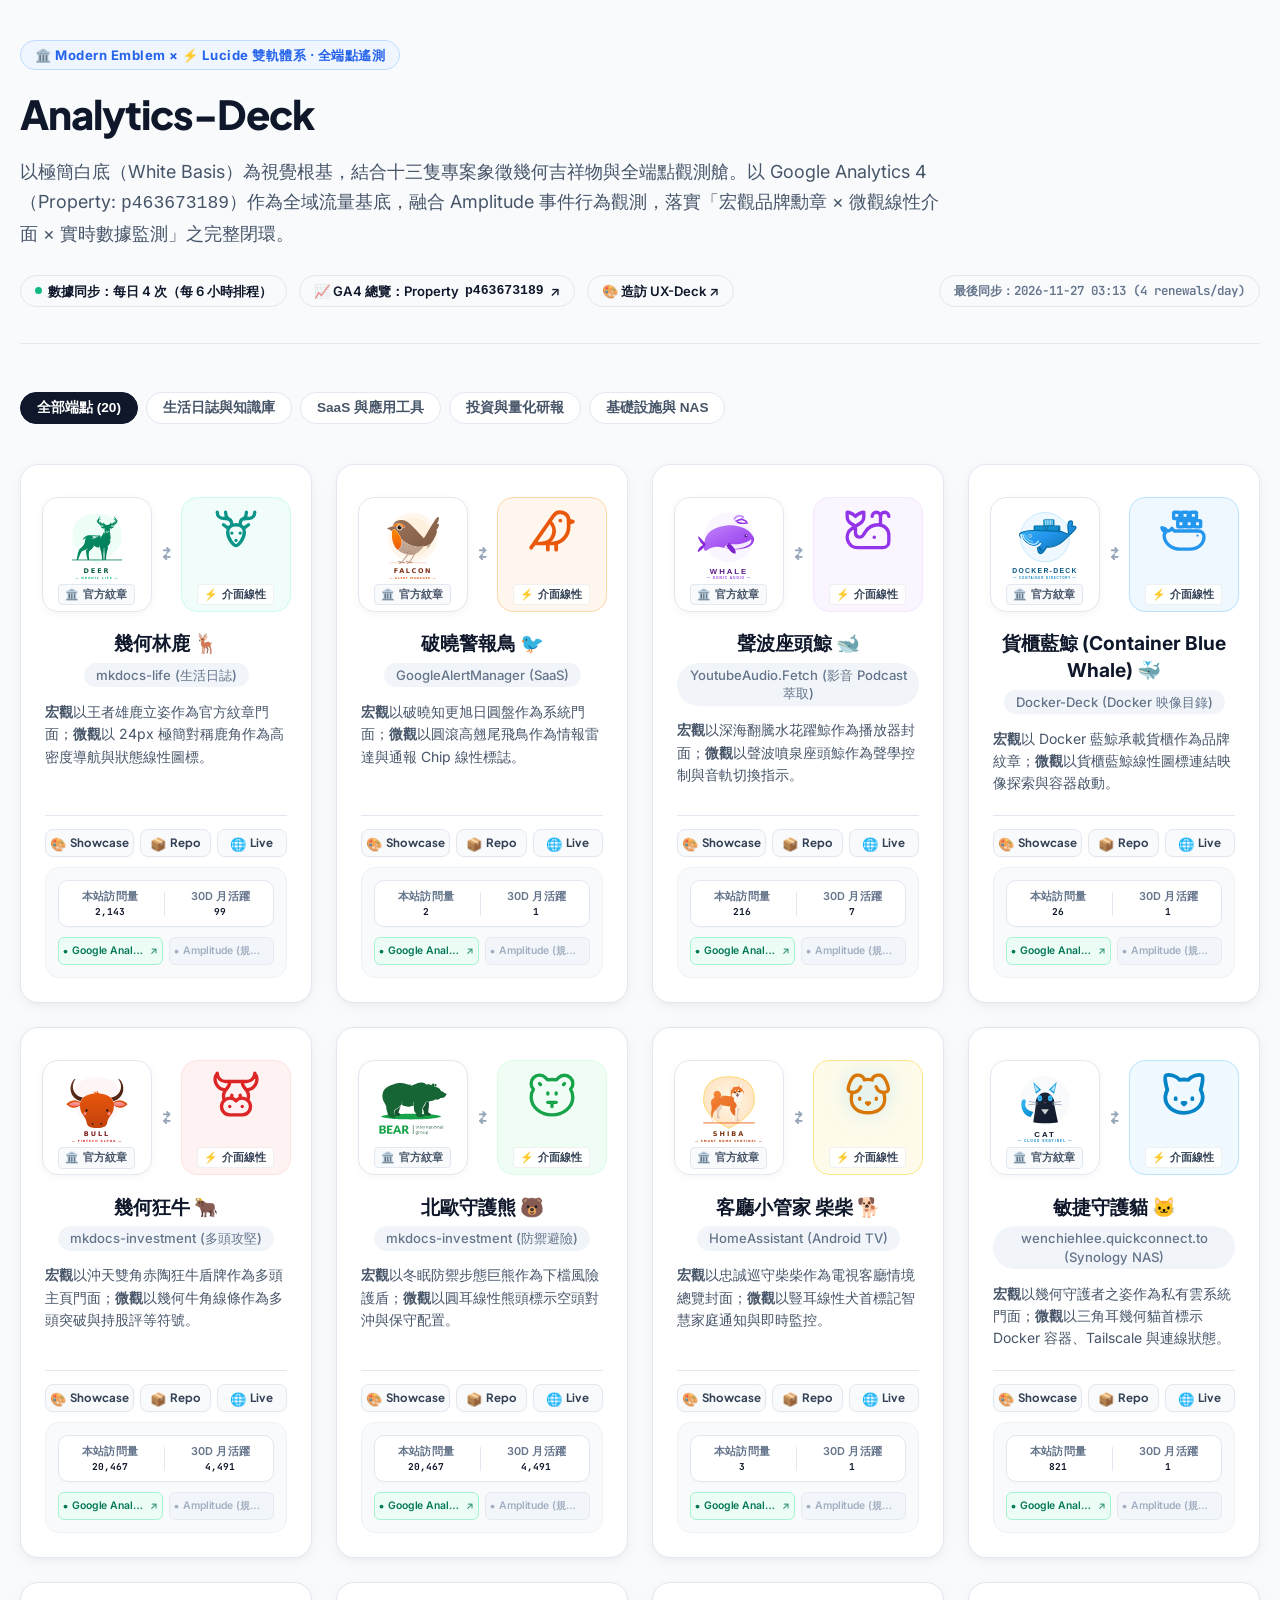
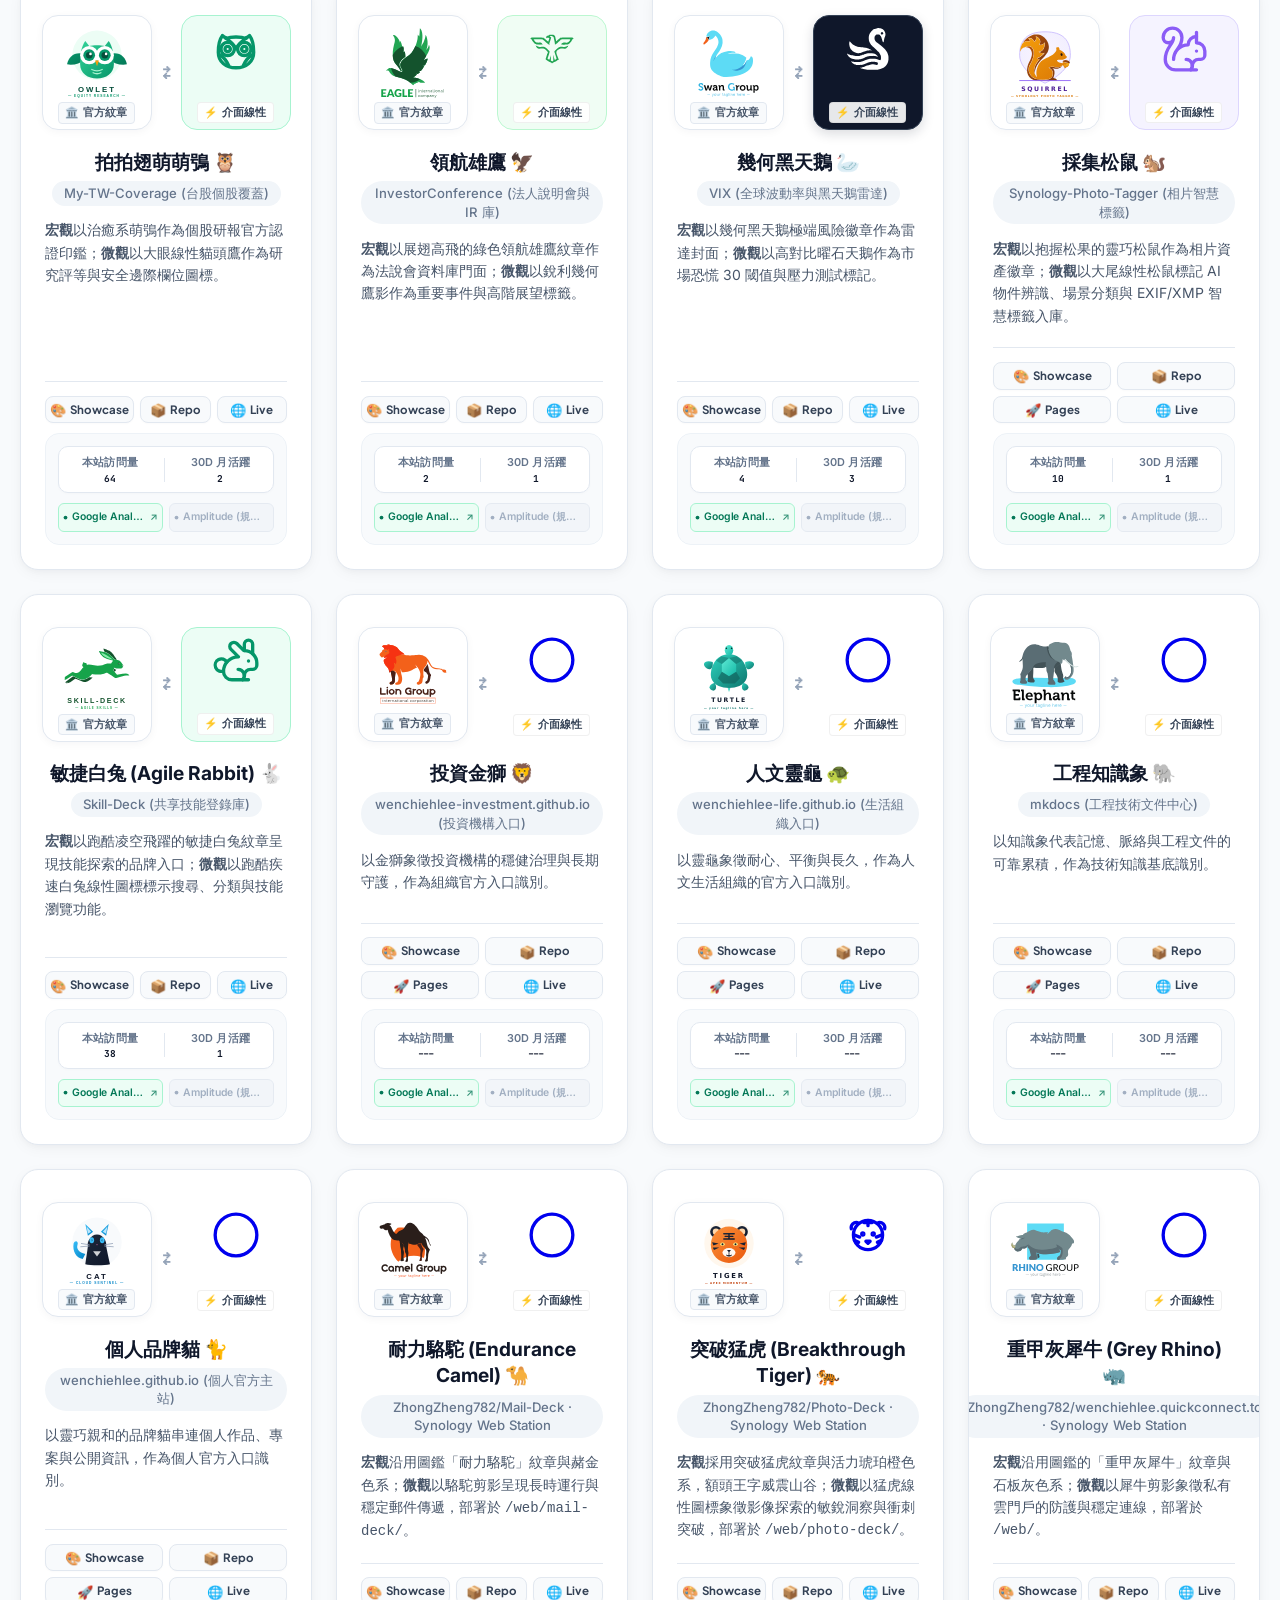
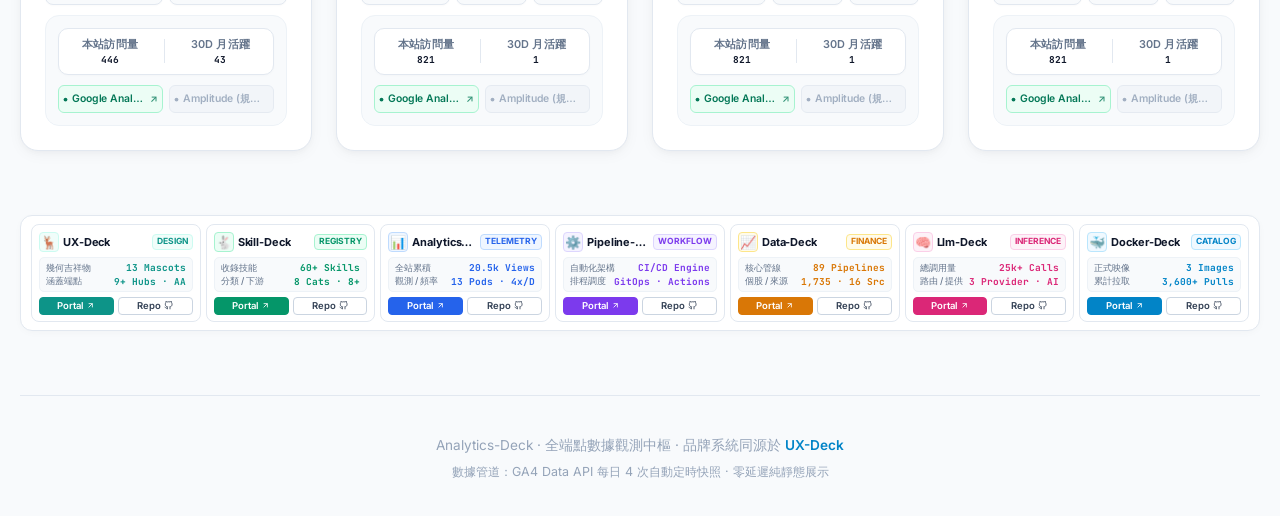
==== commit 380fa245: "sync(mascot): sync Breakthrough Tiger mascot card from UX-Deck" ====
--- a/docs/index.html
+++ b/docs/index.html
@@ -1,2741 +1,2741 @@
-<!DOCTYPE html>
-<html lang="zh-TW">
-<head>
-  <meta charset="UTF-8">
-  <meta name="viewport" content="width=device-width, initial-scale=1.0">
-  <title>Analytics-Deck · 全端點數據觀測中樞</title>
-  
-  <!-- Analytics-Deck 📊 Favicon -->
-  <link rel="icon" type="image/svg+xml" href="./favicon.svg">
-  <link rel="icon" type="image/png" sizes="32x32" href="./favicon.png">
-  <link rel="shortcut icon" href="./favicon.ico">
-
-  <!-- Google Fonts (Exact UX-Deck Typography Stack) -->
-  <link rel="preconnect" href="https://fonts.googleapis.com">
-  <link rel="preconnect" href="https://fonts.gstatic.com" crossorigin>
-  <link href="https://fonts.googleapis.com/css2?family=Comfortaa:wght@600;700&family=Inter:wght@400;500;600;700&family=JetBrains+Mono:wght@400;500;600;700&family=LXGW+WenKai+TC:wght@300;400;700&family=Noto+Sans+TC:wght@400;500;600;700&family=Noto+Serif+TC:wght@400;600;700;900&family=Plus+Jakarta+Sans:wght@500;600;700;800&family=Quicksand:wght@500;600;700&family=Zen+Maru+Gothic:wght@500;700&display=swap" rel="stylesheet">
-
-  <!-- Tokens CSS -->
-  <link rel="stylesheet" href="./tokens/tokens.css">
-
-  <style>
-
-    /* ==========================================================================
-       UX-Deck Aligned Design System & Color Tone
-       White Basis & Crisp Light Theme Palette with Radial Atmosphere Gradients
-       ========================================================================== */
-    :root {
-      --bg-studio: #ffffff;
-      --bg-subtle: #f8fafc;
-      --surface-card: #ffffff;
-      --surface-elevated: #f1f5f9;
-      --border-light: #e2e8f0;
-      --border-subtle: #edf2f7;
-      --border-hover: #cbd5e1;
-      
-      --text-main: #0f172a;       /* Slate 900 */
-      --text-muted: #475569;      /* Slate 600 */
-      --text-dim: #94a3b8;        /* Slate 400 */
-
-      --shadow-sm: 0 1px 3px rgba(0, 0, 0, 0.05), 0 1px 2px rgba(0, 0, 0, 0.03);
-      --shadow-card: 0 4px 16px -2px rgba(15, 23, 42, 0.05), 0 2px 6px -1px rgba(15, 23, 42, 0.03);
-      --shadow-hover: 0 12px 28px -4px rgba(15, 23, 42, 0.08), 0 4px 10px -2px rgba(15, 23, 42, 0.04);
-    }
-
-    * {
-      box-sizing: border-box;
-      margin: 0;
-      padding: 0;
-    }
-
-    body {
-      background-color: var(--bg-studio);
-      color: var(--text-main);
-      font-family: "Noto Sans TC", -apple-system, BlinkMacSystemFont, "Segoe UI", Roboto, sans-serif;
-      line-height: 1.6;
-      padding: 3.5rem 1.75rem 6rem;
-      min-height: 100vh;
-      background-image: 
-        radial-gradient(circle at 10% 8%, rgba(56, 189, 248, 0.04) 0%, transparent 35%),
-        radial-gradient(circle at 90% 15%, rgba(139, 92, 246, 0.03) 0%, transparent 40%),
-        radial-gradient(circle at 50% 95%, rgba(13, 148, 136, 0.03) 0%, transparent 45%);
-      background-attachment: fixed;
-    }
-
-    .container {
-      max-width: 1280px;
-      margin: 0 auto;
-    }
-
-    /* Studio Header (Identical to UX-Deck) */
-    header {
-      margin-bottom: 3rem;
-      border-bottom: 1px solid var(--border-light);
-      padding-bottom: 2.25rem;
-      display: flex;
-      flex-direction: column;
-      gap: 1.15rem;
-    }
-
-    .header-badge {
-      display: inline-flex;
-      align-items: center;
-      gap: 8px;
-      background: #eff6ff;
-      color: #2563eb;
-      border: 1px solid #bfdbfe;
-      padding: 5px 14px;
-      border-radius: 9999px;
-      font-size: 0.82rem;
-      font-weight: 700;
-      width: fit-content;
-      letter-spacing: 0.04em;
-    }
-
-    h1 {
-      font-size: 2.5rem;
-      font-weight: 800;
-      letter-spacing: -0.025em;
-      line-height: 1.25;
-      color: #0f172a;
-      font-family: "Plus Jakarta Sans", "Noto Sans TC", sans-serif;
-    }
-
-    .subtitle {
-      color: var(--text-muted);
-      font-size: 1.125rem;
-      max-width: 920px;
-      line-height: 1.65;
-    }
-
-    /* Telemetry Navigation Strip */
-    .telemetry-nav-strip {
-      display: flex;
-      flex-wrap: wrap;
-      align-items: center;
-      gap: 12px;
-      margin-top: 0.5rem;
-    }
-
-    .live-url-pill {
-      display: inline-flex;
-      align-items: center;
-      gap: 6px;
-      background: #f8fafc;
-      border: 1px solid #e2e8f0;
-      border-radius: 9999px;
-      padding: 6px 14px;
-      font-size: 0.82rem;
-      font-weight: 600;
-      color: #0f172a;
-      text-decoration: none;
-      transition: all 0.2s ease;
-    }
-
-    .live-url-pill:hover {
-      background: #f1f5f9;
-      border-color: #cbd5e1;
-    }
-
-    .pill-pulse {
-      width: 7px;
-      height: 7px;
-      border-radius: 50%;
-      background: #10b981;
-      display: inline-block;
-      box-shadow: 0 0 0 0 rgba(16, 185, 129, 0.7);
-      animation: pulse 2s infinite;
-    }
-
-    @keyframes pulse {
-      0% { box-shadow: 0 0 0 0 rgba(16, 185, 129, 0.7); }
-      70% { box-shadow: 0 0 0 6px rgba(16, 185, 129, 0); }
-      100% { box-shadow: 0 0 0 0 rgba(16, 185, 129, 0); }
-    }
-
-    /* Category Filter Tabs */
-    .filter-bar {
-      display: flex;
-      align-items: center;
-      gap: 8px;
-      flex-wrap: wrap;
-      margin-bottom: 2.5rem;
-    }
-
-    .filter-btn {
-      background: #ffffff;
-      border: 1px solid var(--border-light);
-      border-radius: 9999px;
-      padding: 6px 16px;
-      font-size: 0.85rem;
-      font-weight: 600;
-      color: #475569;
-      cursor: pointer;
-      transition: all 0.2s ease;
-    }
-
-    .filter-btn:hover {
-      background: #f8fafc;
-      color: #0f172a;
-      border-color: #cbd5e1;
-    }
-
-    .filter-btn.active {
-      background: #0f172a;
-      color: #ffffff;
-      border-color: #0f172a;
-    }
-
-    /* Mascot Icons Standard Styling (From UX-Deck) */
-    .ux-icon {
-      display: inline-block;
-      width: 24px;
-      height: 24px;
-      vertical-align: middle;
-      flex-shrink: 0;
-      stroke-width: 1.6;
-      stroke: currentColor;
-      fill: none;
-      stroke-linecap: round;
-      stroke-linejoin: round;
-      transition: all 0.25s cubic-bezier(0.2, 0, 0, 1);
-    }
-    .ux-icon-xl { width: 50px; height: 50px; }
-
-    /* Mascot Brand Colors & Hover Animations (Identical to UX-Deck) */
-    .ux-icon-deer { color: #0d9488; }
-    .ux-icon-deer:hover { transform: translateY(-3px) scale(1.08); color: #0f766e; }
-
-    .ux-icon-falcon { color: #ea580c; }
-    .ux-icon-falcon:hover { transform: rotate(-6deg) scale(1.1); color: #c2410c; }
-
-    .ux-icon-whale { color: #9333ea; }
-    .ux-icon-whale:hover { transform: translateY(-3px) rotate(3deg); color: #7e22ce; }
-
-    .ux-icon-docker { color: #2496ed; }
-    .ux-icon-docker:hover { transform: translateY(-3px) scale(1.08); color: #0877c9; }
-
-    .ux-icon-bull { color: #dc2626; }
-    .ux-icon-bull:hover { transform: translateY(-3px) scale(1.1); color: #b91c1c; }
-
-    .ux-icon-bear { color: #16a34a; }
-    .ux-icon-bear:hover { transform: translateY(3px) scale(1.08); color: #15803d; }
-
-    .ux-icon-sentinel { color: #d97706; }
-    .ux-icon-sentinel:hover { transform: scale(1.12); color: #b45309; }
-
-    .ux-icon-pangolin { color: #0284c7; }
-    .ux-icon-pangolin:hover { transform: scale(1.12); color: #0369a1; }
-
-    .ux-icon-owl { color: #059669; }
-    .ux-icon-owl:hover { transform: translateY(-3px) scale(1.1); color: #047857; }
-
-    .ux-icon-eagle { color: #22a553; }
-    .ux-icon-eagle:hover { transform: translateY(-3px) scale(1.08); color: #166534; filter: drop-shadow(0 0 8px rgba(34, 165, 83, 0.45)); }
-
-    .ux-icon-swan { color: #0f172a; }
-    .ux-icon-swan:hover { transform: translateY(-3px) scale(1.08); color: #ef4444; filter: drop-shadow(0 0 8px rgba(239, 68, 68, 0.6)); }
-
-    .ux-icon-squirrel { color: #8b5cf6; }
-    .ux-icon-squirrel:hover { transform: translateY(-3px) scale(1.1); color: #7c3aed; filter: drop-shadow(0 0 8px rgba(139, 92, 246, 0.45)); }
-
-    .ux-icon-rabbit { color: #059669; }
-    .ux-icon-rabbit:hover { transform: translateY(-3px) scale(1.08); color: #047857; }
-
-    /* Mascot Wrappers (Pastel Brand Tones from UX-Deck) */
-    .wrapper-deer { background: #f0fdfa; border: 1px solid #ccfbf1; }
-    .wrapper-falcon { background: #fff7ed; border: 1px solid #fed7aa; }
-    .wrapper-whale { background: #faf5ff; border: 1px solid #f3e8ff; }
-    .wrapper-docker-whale { background: #eff8ff; border: 1px solid #b8e1ff; }
-    .wrapper-bull { background: #fef2f2; border: 1px solid #fee2e2; }
-    .wrapper-bear { background: #f0fdf4; border: 1px solid #dcfce7; }
-    .wrapper-sentinel { background: #fffbeb; border: 1px solid #fde68a; }
-    .wrapper-pangolin { background: #f0f9ff; border: 1px solid #bae6fd; }
-    .wrapper-owl { background: #ecfdf5; border: 1px solid #a7f3d0; }
-    .wrapper-eagle { background: #f0fdf4; border: 1px solid #bbf7d0; }
-    .wrapper-swan { background: #0f172a; border: 1px solid #334155; box-shadow: 0 4px 12px rgba(15, 23, 42, 0.15); }
-    .wrapper-swan .ux-icon-swan { color: #ffffff; }
-    .wrapper-squirrel { background: #f5f3ff; border: 1px solid #ddd6fe; }
-    .wrapper-rabbit { background: #ecfdf5; border: 1px solid #a7f3d0; }
-
-    /* Mascot Grid (White Card Basis from UX-Deck) */
-    .mascot-grid {
-      display: grid;
-      grid-template-columns: repeat(auto-fit, minmax(280px, 1fr));
-      gap: 1.5rem;
-      margin-bottom: 3.5rem;
-    }
-
-    .mascot-card {
-      background: var(--surface-card);
-      border: 1px solid var(--border-light);
-      border-radius: 18px;
-      padding: 2rem 1.5rem 1.5rem;
-      display: flex;
-      flex-direction: column;
-      align-items: center;
-      text-align: center;
-      transition: all 0.25s ease;
-      position: relative;
-      overflow: hidden;
-      box-shadow: var(--shadow-card);
-    }
-
-    .mascot-card::before {
-      content: "";
-      position: absolute;
-      top: 0;
-      left: 0;
-      right: 0;
-      height: 4px;
-      background: transparent;
-      transition: all 0.25s ease;
-    }
-
-    .mascot-card:hover {
-      transform: translateY(-5px);
-      border-color: var(--border-hover);
-      box-shadow: var(--shadow-hover);
-    }
-
-    /* Card Hover Top Strips (UX-Deck Brand Colors) */
-    .mascot-card.card-deer:hover::before { background: #0d9488; }
-    .mascot-card.card-falcon:hover::before { background: #ea580c; }
-    .mascot-card.card-whale:hover::before { background: #9333ea; }
-    .mascot-card.card-docker-whale:hover::before { background: #2496ed; }
-    .mascot-card.card-bull:hover::before { background: #dc2626; }
-    .mascot-card.card-bear:hover::before { background: #16a34a; }
-    .mascot-card.card-sentinel:hover::before { background: #d97706; }
-    .mascot-card.card-pangolin:hover::before { background: #0284c7; }
-    .mascot-card.card-owl:hover::before { background: #059669; }
-    .mascot-card.card-eagle:hover::before { background: #22a553; }
-    .mascot-card.card-swan:hover::before { background: #0f172a; }
-    .mascot-card.card-squirrel:hover::before { background: #8b5cf6; }
-    .mascot-card.card-rabbit:hover::before { background: #059669; }
-
-    /* Mascot Duo Stage (Exact UX-Deck Specs) */
-    .mascot-duo-stage {
-      display: flex;
-      align-items: center;
-      justify-content: center;
-      gap: 10px;
-      width: 100%;
-      margin-bottom: 1.15rem;
-    }
-
-    .emblem-tile {
-      background: #ffffff;
-      border: 1px solid #e2e8f0;
-      border-radius: 16px;
-      padding: 8px 10px 6px;
-      display: flex;
-      flex-direction: column;
-      align-items: center;
-      text-decoration: none;
-      box-shadow: 0 2px 8px rgba(15, 23, 42, 0.04);
-      transition: all 0.25s ease;
-      width: 110px;
-      height: 115px;
-      justify-content: space-between;
-      flex-shrink: 0;
-    }
-
-    .emblem-tile:hover {
-      transform: translateY(-3px) scale(1.03);
-      border-color: #cbd5e1;
-      box-shadow: 0 8px 20px -2px rgba(15, 23, 42, 0.08);
-    }
-
-    .emblem-thumb {
-      width: 78px;
-      height: 78px;
-      object-fit: contain;
-    }
-
-    .duo-divider {
-      display: flex;
-      align-items: center;
-      justify-content: center;
-      color: #94a3b8;
-      font-weight: 700;
-      font-size: 1.1rem;
-    }
-
-    .lucide-tile {
-      border-radius: 16px;
-      padding: 8px 10px 6px;
-      display: flex;
-      flex-direction: column;
-      align-items: center;
-      text-decoration: none;
-      transition: all 0.25s ease;
-      width: 110px;
-      height: 115px;
-      justify-content: space-between;
-      flex-shrink: 0;
-    }
-
-    .lucide-tile:hover {
-      transform: translateY(-3px) scale(1.03);
-      box-shadow: 0 8px 20px -2px rgba(15, 23, 42, 0.08);
-    }
-
-    .badge-role-tag {
-      font-size: 0.68rem;
-      font-weight: 700;
-      padding: 2px 6px;
-      border-radius: 4px;
-      white-space: nowrap;
-      letter-spacing: 0.02em;
-    }
-
-    .badge-role-tag.emblem-tag {
-      background: #f8fafc;
-      color: #475569;
-      border: 1px solid #e2e8f0;
-    }
-
-    .badge-role-tag.lucide-tag {
-      background: rgba(255, 255, 255, 0.9);
-      color: #334155;
-      border: 1px solid rgba(0, 0, 0, 0.06);
-    }
-
-    /* Mascot Info */
-    .mascot-name {
-      font-weight: 700;
-      font-size: 1.2rem;
-      margin-bottom: 0.35rem;
-      color: #0f172a;
-    }
-
-    .mascot-project {
-      font-size: 0.82rem;
-      color: #64748b;
-      background: #f1f5f9;
-      padding: 3px 12px;
-      border-radius: 9999px;
-      margin-bottom: 0.85rem;
-      font-weight: 500;
-      display: inline-block;
-    }
-
-    .mascot-desc {
-      font-size: 0.875rem;
-      color: #475569;
-      line-height: 1.6;
-      margin-bottom: 1.25rem;
-      min-height: 54px;
-      text-align: left;
-      width: 100%;
-    }
-
-    /* ==========================================================================
-       Smart Conditional Endpoints (3 buttons for pages==live, 4 for pages!=live)
-       ========================================================================== */
-    .card-endpoints {
-      display: grid;
-      gap: 6px;
-      width: 100%;
-      margin-top: auto;
-      margin-bottom: 10px;
-      padding-top: 0.85rem;
-      border-top: 1px solid var(--border-light);
-    }
-
-    .card-endpoints.ep-count-3 {
-      grid-template-columns: repeat(3, 1fr);
-    }
-
-    .card-endpoints.ep-count-4 {
-      grid-template-columns: repeat(2, 1fr);
-    }
-
-    .endpoint-pill {
-      display: inline-flex;
-      align-items: center;
-      justify-content: center;
-      gap: 4px;
-      padding: 6px 4px;
-      border-radius: 8px;
-      font-size: 0.72rem;
-      font-weight: 700;
-      text-decoration: none;
-      border: 1px solid var(--border-light);
-      background: #f8fafc;
-      color: #334155;
-      font-family: "Plus Jakarta Sans", "Inter", -apple-system, BlinkMacSystemFont, "Segoe UI", Roboto, sans-serif;
-      transition: all 0.2s cubic-bezier(0.2, 0, 0, 1);
-      user-select: none;
-      -webkit-user-select: none;
-      box-shadow: 0 1px 2px rgba(0, 0, 0, 0.02);
-    }
-
-    .endpoint-pill .ep-icon {
-      font-size: 0.82rem;
-      line-height: 1;
-      flex-shrink: 0;
-    }
-
-    .endpoint-pill .ep-label {
-      line-height: 1.2;
-      white-space: nowrap;
-    }
-
-    .endpoint-pill:hover {
-      transform: translateY(-2px);
-      box-shadow: 0 4px 10px rgba(15, 23, 42, 0.08);
-      text-decoration: none;
-    }
-
-    .endpoint-pill.ep-showcase:hover {
-      background: #eff6ff;
-      border-color: #93c5fd;
-      color: #1d4ed8;
-    }
-
-    .endpoint-pill.ep-repo:hover {
-      background: #f1f5f9;
-      border-color: #94a3b8;
-      color: #0f172a;
-    }
-
-    .endpoint-pill.ep-pages:hover {
-      background: #fffbeb;
-      border-color: #fde68a;
-      color: #b45309;
-    }
-
-    .endpoint-pill.ep-live:hover {
-      background: #ecfdf5;
-      border-color: #6ee7b7;
-      color: #047857;
-    }
-
-    /* ==========================================================================
-       Telemetry Pod (端點觀測艙 - 精緻對齊 UX-Deck 輕量卡片風格)
-       ========================================================================== */
-    .telemetry-pod {
-      width: 100%;
-      background: #f8fafc;
-      border: 1px solid #edf2f7;
-      border-radius: 14px;
-      padding: 12px;
-      display: flex;
-      flex-direction: column;
-      gap: 10px;
-    }
-
-    .telemetry-stat-card {
-      display: flex;
-      align-items: center;
-      justify-content: space-around;
-      background: #ffffff;
-      border: 1px solid #e2e8f0;
-      border-radius: 10px;
-      padding: 8px 10px;
-      box-shadow: 0 1px 3px rgba(15, 23, 42, 0.02);
-    }
-
-    .telemetry-stat-item {
-      display: flex;
-      flex-direction: column;
-      align-items: center;
-      gap: 2px;
-    }
-
-    .stat-label {
-      font-size: 0.68rem;
-      font-weight: 600;
-      color: #64748b;
-      letter-spacing: 0.02em;
-    }
-
-    .stat-val {
-      font-family: "JetBrains Mono", monospace;
-      font-weight: 700;
-      font-size: 1rem;
-      line-height: 1.2;
-    }
-
-    .stat-views {
-      color: #0284c7; /* Brand Blue from UX-Deck */
-    }
-
-    .stat-users {
-      color: #0f172a;
-    }
-
-    .stat-divider {
-      width: 1px;
-      height: 24px;
-      background: #e2e8f0;
-    }
-
-    /* Telemetry Action Buttons */
-    .telemetry-actions {
-      display: flex;
-      gap: 6px;
-      width: 100%;
-    }
-
-    .telemetry-btn {
-      flex: 1;
-      min-width: 0;
-      display: inline-flex;
-      align-items: center;
-      justify-content: center;
-      gap: 4px;
-      padding: 6px 4px;
-      border-radius: 6px;
-      font-size: 0.65rem;
-      font-weight: 600;
-      letter-spacing: -0.01em;
-      text-decoration: none;
-      transition: all 0.2s ease;
-      white-space: nowrap;
-      overflow: hidden;
-    }
-
-    .telemetry-btn span {
-      overflow: hidden;
-      text-overflow: ellipsis;
-      white-space: nowrap;
-    }
-
-    .btn-dot-icon {
-      flex-shrink: 0;
-      width: 5px;
-      height: 5px;
-    }
-
-    .btn-arrow {
-      font-size: 0.62rem;
-      opacity: 0.8;
-      flex-shrink: 0;
-      transition: transform 0.15s ease;
-    }
-
-    .telemetry-btn:hover .btn-arrow {
-      transform: translate(1px, -1px);
-    }
-
-    @media (max-width: 320px) {
-      .telemetry-actions {
-        flex-direction: column;
-      }
-    }
-
-    /* Google Analytics Button (Crisp Emerald Green) */
-    .btn-ga {
-      background: #ecfdf5;
-      color: #047857;
-      border: 1px solid #a7f3d0;
-    }
-
-    .btn-ga:hover {
-      background: #d1fae5;
-      color: #065f46;
-      border-color: #6ee7b7;
-      box-shadow: 0 2px 6px rgba(16, 185, 129, 0.15);
-    }
-
-    /* Amplitude Button (Crisp Royal Violet) */
-    .btn-amplitude {
-      background: #faf5ff;
-      color: #7c3aed;
-      border: 1px solid #e9d5ff;
-    }
-
-    .btn-amplitude:hover {
-      background: #f3e8ff;
-      color: #6d28d9;
-      border-color: #c4b5fd;
-      box-shadow: 0 2px 6px rgba(124, 58, 237, 0.15);
-    }
-
-    .btn-amplitude-disabled {
-      background: #f1f5f9;
-      color: #94a3b8;
-      border: 1px solid #e2e8f0;
-      cursor: not-allowed;
-      opacity: 0.85;
-    }
-
-*, *::before, *::after {
-      box-sizing: border-box;
-      margin: 0;
-      padding: 0;
-    }
-
-    body {
-      font-family: 'Inter', -apple-system, BlinkMacSystemFont, "Segoe UI", Roboto, sans-serif;
-      background: #f8fafc;
-      color: #0f172a;
-      padding: 40px 20px;
-      line-height: 1.4;
-    }
-
-    .preview-canvas {
-      max-width: 1380px;
-      margin: 0 auto;
-    }
-
-    .preview-header {
-      margin-bottom: 24px;
-      text-align: center;
-    }
-
-    .preview-badge {
-      display: inline-flex;
-      align-items: center;
-      gap: 6px;
-      padding: 3px 10px;
-      background: #e2e8f0;
-      color: #334155;
-      font-size: 11px;
-      font-weight: 700;
-      letter-spacing: 0.06em;
-      text-transform: uppercase;
-      border-radius: 9999px;
-      margin-bottom: 8px;
-    }
-
-    .preview-badge::before {
-      content: "";
-      width: 6px;
-      height: 6px;
-      border-radius: 50%;
-      background: #10b981;
-    }
-
-    .preview-header h1 {
-      font-size: 20px;
-      font-weight: 800;
-      letter-spacing: -0.02em;
-      color: #0f172a;
-    }
-
-    .preview-header p {
-      font-size: 12.5px;
-      color: #64748b;
-      margin-top: 4px;
-    }
-
-    /* =========================================================
-       PURE 6 CARDS FOOTER (Ultra-Clean, No Top/Bottom Fluff)
-       ========================================================= */
-    .deck-family-footer {
-      background: #ffffff;
-      border: 1px solid #e2e8f0;
-      border-radius: 12px;
-      padding: 8px 10px;
-      box-shadow: 0 2px 10px -2px rgba(15, 23, 42, 0.04);
-    }
-
-    /* 7 COMPACT CARDS ROW (Strict One-Row, Zero Scrollbar) */
-    .deck-cards-row {
-      display: grid;
-      grid-template-columns: repeat(7, 1fr);
-      gap: 5px;
-      width: 100%;
-      overflow-x: auto;
-      scrollbar-width: none;
-      -ms-overflow-style: none;
-    }
-
-    .deck-cards-row::-webkit-scrollbar {
-      display: none;
-      width: 0;
-      height: 0;
-    }
-
-    /* ULTRA COMPACT CARD (~90px height, Zero Overflow) */
-    .deck-card {
-      background: #ffffff;
-      border: 1px solid #e2e8f0;
-      border-radius: 8px;
-      padding: 7px 7px 6px;
-      display: flex;
-      flex-direction: column;
-      justify-content: space-between;
-      gap: 5px;
-      transition: all 0.16s ease;
-      position: relative;
-      min-width: 0;
-    }
-
-    .deck-card:hover {
-      transform: translateY(-2px);
-      box-shadow: 0 6px 14px -3px rgba(15, 23, 42, 0.08);
-      border-color: var(--deck-accent, #3b82f6);
-    }
-
-    /* Card Head: Avatar + Title + Tag */
-    .deck-card-head {
-      display: flex;
-      align-items: center;
-      gap: 4px;
-      min-width: 0;
-    }
-
-    .deck-avatar {
-      font-size: 13px;
-      line-height: 1;
-      width: 20px;
-      height: 20px;
-      border-radius: 4px;
-      background: var(--deck-bg, #f1f5f9);
-      border: 1px solid var(--deck-border, #e2e8f0);
-      display: inline-flex;
-      align-items: center;
-      justify-content: center;
-      flex-shrink: 0;
-    }
-
-    .deck-card-title {
-      font-size: 11px;
-      font-weight: 700;
-      color: #0f172a;
-      letter-spacing: -0.01em;
-      white-space: nowrap;
-      overflow: hidden;
-      text-overflow: ellipsis;
-      min-width: 0;
-    }
-
-    .deck-tag {
-      font-size: 8.5px;
-      font-weight: 700;
-      text-transform: uppercase;
-      padding: 1px 4px;
-      border-radius: 4px;
-      background: var(--deck-bg, #f1f5f9);
-      color: var(--deck-accent, #475569);
-      margin-left: auto;
-      border: 1px solid var(--deck-border, #e2e8f0);
-      flex-shrink: 0;
-    }
-
-    /* Compact Key Numbers Tray */
-    .deck-numbers-compact {
-      background: #f8fafc;
-      border: 1px solid #edf2f7;
-      border-radius: 5px;
-      padding: 4px 6px;
-      display: flex;
-      flex-direction: column;
-      gap: 2px;
-    }
-
-    .stat-line {
-      display: flex;
-      align-items: center;
-      justify-content: space-between;
-      font-size: 9px;
-      line-height: 1.2;
-      white-space: nowrap;
-    }
-
-    .stat-lbl {
-      color: #64748b;
-      font-weight: 500;
-    }
-
-    .stat-val {
-      font-family: 'JetBrains Mono', monospace;
-      font-weight: 700;
-      color: var(--deck-accent, #0f172a);
-      font-size: 9.5px;
-    }
-
-    /* Compact Dual Action Buttons */
-    .deck-actions-compact {
-      display: grid;
-      grid-template-columns: 1fr 1fr;
-      gap: 4px;
-    }
-
-    .deck-btn {
-      display: inline-flex;
-      align-items: center;
-      justify-content: center;
-      gap: 3px;
-      padding: 3px 0;
-      font-size: 9.5px;
-      font-weight: 600;
-      text-decoration: none;
-      border-radius: 4px;
-      line-height: 1;
-      transition: all 0.12s ease;
-    }
-
-    .deck-btn-portal {
-      background: var(--deck-accent, #0f172a);
-      color: #ffffff;
-      border: 1px solid var(--deck-accent, #0f172a);
-    }
-
-    .deck-btn-portal:hover {
-      opacity: 0.9;
-    }
-
-    .deck-btn-repo {
-      background: #ffffff;
-      color: #334155;
-      border: 1px solid #cbd5e1;
-    }
-
-    .deck-btn-repo:hover {
-      background: #f8fafc;
-      border-color: #94a3b8;
-      color: #0f172a;
-    }
-
-    .deck-btn svg {
-      width: 9px;
-      height: 9px;
-      stroke-width: 2.2;
-    }
-
-    /* THEME ACCENTS */
-    .theme-ux {
-      --deck-accent: #0d9488;
-      --deck-bg: #f0fdfa;
-      --deck-border: #ccfbf1;
-    }
-    .theme-skill {
-      --deck-accent: #059669;
-      --deck-bg: #ecfdf5;
-      --deck-border: #a7f3d0;
-    }
-    .theme-analytics {
-      --deck-accent: #2563eb;
-      --deck-bg: #eff6ff;
-      --deck-border: #bfdbfe;
-    }
-    .theme-pipeline {
-      --deck-accent: #7c3aed;
-      --deck-bg: #f5f3ff;
-      --deck-border: #ddd6fe;
-    }
-    .theme-data {
-      --deck-accent: #d97706;
-      --deck-bg: #fffbeb;
-      --deck-border: #fde68a;
-    }
-        .theme-llm {
-      --deck-accent: #db2777;
-      --deck-bg: #fdf2f8;
-      --deck-border: #fbcfe8;
-    }
-.theme-docker {
-      --deck-accent: #0284c7;
-      --deck-bg: #f0f9ff;
-      --deck-border: #bae6fd;
-    }
-
-    /* Studio Footer */
-    footer {
-      margin-top: 4rem;
-      border-top: 1px solid var(--border-light);
-      padding-top: 2.5rem;
-      display: flex;
-      flex-direction: column;
-      align-items: center;
-      gap: 8px;
-      color: var(--text-dim);
-      font-size: 0.85rem;
-    }
-
-    footer a {
-      color: #0284c7;
-      text-decoration: none;
-      font-weight: 600;
-    }
-
-    footer a:hover {
-      text-decoration: underline;
-    }
-  
-  </style>
-
-</head>
-<body>
-
-  <!-- SVG Symbols Definition (From UX-Deck) -->
-  <svg xmlns="http://www.w3.org/2000/svg" style="display: none;">
-<symbol fill="none" id="icon-deer-life" stroke="currentColor" stroke-linecap="round" stroke-linejoin="round" stroke-width="1.6" viewbox="0 0 24 24">
-<path d="M3 3c0 2 1 3 4 3c2 0 3 1 3 3"></path>
-<path d="M21 3c0 2-1 3-4 3c-2 0-3 .3-3 3"></path>
-<path d="M7 3c0 1.3.3 2.3 1 3"></path>
-<path d="M17 3c0 1.3-.3 2.3-1 3"></path>
-<path d="M12 19c-1 0-4-3-4-6.5 0-2 1.3-3.5 4-3.5s4 1.5 4 3.5c0 3.5-3 6.5-4 6.5"></path>
-<path d="M8 10.5l-2-1.5"></path>
-<path d="M16 10.5l2-1.5"></path>
-<path d="M10 13v.01"></path>
-<path d="M14 13v.01"></path>
-<path d="M12 16.5h.01"></path>
-</symbol>
-<symbol fill="none" id="icon-falcon-radar" stroke="currentColor" stroke-linecap="round" stroke-linejoin="round" stroke-width="1.8" viewbox="0 0 24 24">
-<path d="M16 7h.01"></path>
-<path d="M3.4 18H12a8 8 0 0 0 8-8V7a4 4 0 0 0-7.28-2.3L2 20"></path>
-<path d="m20 7 2 .5-2 .5"></path>
-<path d="M10 18v3"></path>
-<path d="M14 17.75V21"></path>
-<path d="M7 18a6 6 0 0 0 3.84-10.61"></path>
-</symbol>
-<symbol fill="none" id="icon-whale-sonic" stroke="currentColor" stroke-linecap="round" stroke-linejoin="round" stroke-width="1.6" viewbox="0 0 24 24">
-<path d="M18 9V5a2 2 0 0 0-4 0"></path>
-<path d="M18 5a2 2 0 0 1 4 0"></path>
-<path d="M6 9.7 3.9 8.4C2.7 7.7 2 6.4 2 5V3c2 0 4 2 4 2s2-2 4-2v2c0 1.4-.7 2.7-1.9 3.4l-3.8 2.4A5 5 0 0 0 7 20h12c1.7 0 3-1.3 3-3v-3c0-2.8-2.2-5-5-5-2.7 0-5.1 1.4-6.4 3.6L9.7 14A2 2 0 0 1 6 13Z"></path>
-<path d="M15 15h.01"></path>
-</symbol>
-<symbol fill="none" id="icon-bull-fintech" stroke="currentColor" stroke-linecap="round" stroke-linejoin="round" stroke-width="1.6" viewbox="0 0 24 24">
-<path d="M7 10a5 5 0 0 1-4-8 4 4 0 0 0 4 4h10a4 4 0 0 0 4-4 5 5 0 0 1-4 8"></path>
-<path d="M6.4 15c-.3-.6-.4-1.3-.4-2 0-4 3-3 3-7"></path>
-<path d="M17.6 15c.3-.6.4-1.3.4-2 0-4-3-3-3-7"></path>
-<path d="M10 12.5v1.5"></path>
-<path d="M14 12.5v1.5"></path>
-<path d="M15 22a4 4 0 1 0-3-6.7A4 4 0 1 0 9 22Z"></path>
-<path d="M9 18h.01"></path>
-<path d="M15 18h.01"></path>
-</symbol>
-<symbol fill="none" id="icon-bear-defense" stroke="currentColor" stroke-linecap="round" stroke-linejoin="round" stroke-width="1.6" viewbox="0 0 24 24">
-<path d="m6 7 .5.5"></path>
-<path d="m18 7-.5.5"></path>
-<path d="M20.8 4.2c-1.6-1.6-4.1-1.6-5.7 0l-1 1a13.6 13.6 0 0 0-4.2 0l-1-1a4 4 0 0 0-5.8 5.6A7 7 0 0 0 2 13.5C2 18.2 6.5 22 12 22s10-3.8 10-8.5a7 7 0 0 0-1.1-3.8c1.5-1.6 1.5-4-.1-5.5"></path>
-<path d="M10 12v-.5"></path>
-<path d="M14 12v-.5"></path>
-<path d="M14 16h-4"></path>
-<path d="M12 16v2"></path>
-</symbol>
-<symbol fill="none" id="icon-sentinel-tv" stroke="currentColor" stroke-linecap="round" stroke-linejoin="round" stroke-width="1.6" viewbox="0 0 24 24">
-<path d="M8.5 8.5c-.38 1.05-1.08 2.03-2.34 2.5-1.93.72-3.58-.3-3.66-1-.11-.99 1.18-6.53 4-7 1.92-.32 3.65.85 3.65 2.24A7.5 7.5 0 0 1 14 5.28c0-1.39 1.84-2.6 3.77-2.28 2.82.47 4.11 6.01 4 7-.08.7-1.73 1.72-3.66 1-1.26-.47-1.85-1.45-2.24-2.5"></path>
-<path d="M4.42 11.25A13.15 13.15 0 0 0 4 14.56C4 18.73 7.58 21 12 21s8-2.27 8-6.44a11.7 11.7 0 0 0-.49-3.31"></path>
-<path d="M8 14v.5"></path>
-<path d="M16 14v.5"></path>
-<path d="M11.25 16.25h1.5L12 17z"></path>
-</symbol>
-<symbol fill="none" id="icon-pangolin-shield" stroke="currentColor" stroke-linecap="round" stroke-linejoin="round" stroke-width="1.8" viewbox="0 0 24 24">
-<path d="M12 5c.67 0 1.35.09 2 .26 1.78-2 5.03-2.84 6.42-2.26 1.4.58-.42 7-.42 7 .57 1.07 1 2.24 1 3.44C21 17.9 16.97 21 12 21s-9-3-9-7.56c0-1.25.5-2.4 1-3.44 0 0-1.89-6.42-.5-7 1.39-.58 4.72.23 6.5 2.23A9.04 9.04 0 0 1 12 5Z"></path>
-<path d="M8 14v.5"></path>
-<path d="M16 14v.5"></path>
-<path d="M11.25 16.25h1.5L12 17l-.75-.75Z"></path>
-</symbol>
-<symbol fill="none" id="icon-owl-coverage" stroke="currentColor" stroke-linecap="round" stroke-linejoin="round" stroke-width="1.6" viewbox="0 0 24 24">
-<!-- Round Chubby Body & Ear Tufts -->
-<path d="M5.5 5.5 C4 7.5 3.5 10.5 3.5 13.5 C3.5 18 7 21 12 21 C17 21 20.5 18 20.5 13.5 C20.5 10.5 20 7.5 18.5 5.5 L16.8 7 C14.5 6 9.5 6 7.2 7 Z"></path>
-<!-- Brow Hood Arc to Beak -->
-<path d="M7 6.5 C9 8.5 11 9.5 12 12 C13 9.5 15 8.5 17 6.5"></path>
-<!-- Left Big Concentric Eye -->
-<circle cx="8" cy="12" r="3.2"></circle>
-<circle cx="8" cy="12" r="1.3"></circle>
-<!-- Right Big Concentric Eye -->
-<circle cx="16" cy="12" r="3.2"></circle>
-<circle cx="16" cy="12" r="1.3"></circle>
-<!-- Layered Flapping Wings -->
-<path d="M3.8 14.5 C5.5 15.5 7.5 17.5 8.5 20"></path>
-<path d="M20.2 14.5 C18.5 15.5 16.5 17.5 15.5 20"></path>
-</symbol>
-<symbol fill="currentColor" fill-rule="evenodd" id="icon-eagle-ir" viewbox="0 0 24 24">
-<path d="M 19.87 10.29 C 19.82 10.28, 19.63 10.46, 19.37 10.57 C 19.11 10.68, 18.53 10.90, 18.30 10.96 C 18.08 11.03, 18.08 10.95, 18.02 10.96 C 17.97 10.97, 18.37 11.01, 17.97 11.02 C 17.56 11.03, 16.41 10.68, 15.61 11.02 C 14.82 11.36, 13.62 12.66, 13.20 13.04 C 12.79 13.41, 13.15 13.21, 13.15 13.26 C 13.15 13.31, 13.19 13.24, 13.20 13.32 C 13.22 13.39, 13.15 13.34, 13.26 13.71 C 13.37 14.08, 13.77 15.22, 13.88 15.56 C 13.98 15.89, 13.84 15.60, 13.88 15.73 C 13.91 15.85, 14.05 16.13, 14.10 16.29 C 14.15 16.44, 14.28 16.53, 14.16 16.68 C 14.04 16.83, 13.55 17.20, 13.37 17.18 C 13.20 17.16, 13.22 16.92, 13.09 16.57 C 12.96 16.21, 12.68 15.31, 12.59 15.05 C 12.49 14.80, 12.54 14.95, 12.53 15.05 C 12.52 15.16, 12.52 15.56, 12.53 15.67 C 12.54 15.78, 12.58 15.40, 12.59 15.73 C 12.60 16.05, 12.67 17.28, 12.59 17.63 C 12.50 17.99, 12.25 17.85, 12.08 17.85 C 11.92 17.86, 11.68 17.74, 11.58 17.69 C 11.48 17.63, 11.49 17.96, 11.47 17.52 C 11.45 17.08, 11.49 15.39, 11.47 15.05 C 11.45 14.72, 11.39 15.40, 11.36 15.50 C 11.32 15.60, 11.27 15.59, 11.24 15.67 C 11.22 15.74, 11.22 15.87, 11.19 15.95 C 11.16 16.02, 11.10 16.04, 11.08 16.12 C 11.05 16.19, 11.08 16.24, 11.02 16.40 C 10.96 16.56, 10.80 16.95, 10.74 17.07 C 10.67 17.19, 10.77 17.19, 10.63 17.13 C 10.49 17.06, 10.02 16.78, 9.90 16.68 C 9.78 16.58, 9.80 16.85, 9.90 16.51 C 10.00 16.17, 10.40 15.03, 10.52 14.66 C 10.63 14.29, 10.53 14.40, 10.57 14.27 C 10.61 14.14, 10.69 14.05, 10.74 13.88 C 10.79 13.70, 10.82 13.33, 10.85 13.20 C 10.88 13.08, 10.95 13.21, 10.91 13.15 C 10.86 13.08, 10.98 13.17, 10.57 12.81 C 10.16 12.46, 9.22 11.32, 8.44 11.02 C 7.67 10.72, 6.35 11.03, 5.92 11.02 C 5.49 11.01, 5.91 10.97, 5.87 10.96 C 5.82 10.95, 5.74 10.98, 5.64 10.96 C 5.54 10.94, 5.49 10.95, 5.25 10.85 C 5.01 10.75, 4.31 10.32, 4.18 10.35 C 4.06 10.38, 4.44 10.87, 4.52 11.02 C 4.61 11.17, 4.59 11.14, 4.69 11.24 C 4.79 11.35, 4.94 11.52, 5.14 11.64 C 5.33 11.75, 5.36 11.87, 5.87 11.92 C 6.37 11.96, 7.48 11.65, 8.16 11.92 C 8.84 12.18, 9.71 13.06, 9.96 13.48 C 10.20 13.91, 9.69 14.23, 9.62 14.49 C 9.54 14.75, 9.55 14.89, 9.51 15.05 C 9.46 15.21, 9.37 15.35, 9.34 15.45 C 9.31 15.54, 9.37 15.52, 9.34 15.61 C 9.31 15.71, 9.20 15.91, 9.17 16.01 C 9.14 16.10, 9.20 16.08, 9.17 16.17 C 9.14 16.27, 9.04 16.44, 9.00 16.57 C 8.97 16.69, 8.86 16.76, 8.95 16.90 C 9.03 17.04, 9.23 17.20, 9.51 17.41 C 9.79 17.61, 10.26 17.93, 10.63 18.13 C 10.99 18.34, 11.50 18.54, 11.69 18.64 C 11.89 18.74, 11.73 18.71, 11.80 18.75 C 11.88 18.79, 11.96 18.92, 12.14 18.86 C 12.32 18.81, 12.56 18.58, 12.87 18.41 C 13.18 18.25, 13.67 18.04, 13.99 17.85 C 14.31 17.67, 14.58 17.45, 14.77 17.29 C 14.97 17.14, 15.28 17.54, 15.17 16.90 C 15.05 16.27, 13.98 14.32, 14.10 13.48 C 14.22 12.65, 15.24 12.18, 15.89 11.92 C 16.55 11.65, 17.53 11.96, 18.02 11.92 C 18.52 11.87, 18.62 11.78, 18.86 11.64 C 19.11 11.50, 19.34 11.23, 19.48 11.08 C 19.62 10.93, 19.67 10.81, 19.70 10.74 C 19.74 10.66, 19.68 10.70, 19.70 10.63 C 19.73 10.55, 19.93 10.30, 19.87 10.29 Z M 2.00 6.54 C 1.13 6.70, 2.19 7.24, 2.28 7.49 C 2.37 7.74, 2.46 7.87, 2.56 8.05 C 2.66 8.23, 2.76 8.38, 2.90 8.55 C 3.04 8.73, 3.24 8.97, 3.40 9.11 C 3.56 9.26, 3.68 9.35, 3.85 9.45 C 4.02 9.55, 4.25 9.67, 4.41 9.73 C 4.57 9.80, 4.61 9.82, 4.80 9.84 C 4.99 9.86, 5.40 9.83, 5.53 9.84 C 5.66 9.85, 5.52 9.90, 5.59 9.90 C 5.65 9.90, 5.86 9.84, 5.92 9.84 C 5.99 9.84, 5.96 9.90, 5.98 9.90 C 6.00 9.90, 6.01 9.84, 6.03 9.84 C 6.05 9.84, 6.04 9.89, 6.09 9.90 C 6.14 9.91, 6.27 9.91, 6.31 9.90 C 6.36 9.89, 6.35 9.84, 6.37 9.84 C 6.39 9.84, 6.40 9.90, 6.43 9.90 C 6.45 9.90, 6.44 9.85, 6.54 9.84 C 6.64 9.83, 6.95 9.83, 7.04 9.84 C 7.14 9.85, 7.08 9.90, 7.10 9.90 C 7.12 9.90, 7.14 9.84, 7.15 9.84 C 7.17 9.84, 7.18 9.90, 7.21 9.90 C 7.24 9.90, 7.28 9.84, 7.32 9.84 C 7.36 9.84, 7.41 9.90, 7.43 9.90 C 7.46 9.90, 7.47 9.84, 7.49 9.84 C 7.51 9.84, 7.54 9.90, 7.55 9.90 C 7.56 9.90, 7.69 9.99, 7.55 9.84 C 7.41 9.69, 7.07 9.14, 6.71 9.00 C 6.34 8.86, 5.59 9.01, 5.36 9.00 C 5.13 8.99, 5.41 8.97, 5.31 8.95 C 5.20 8.93, 4.90 8.93, 4.75 8.89 C 4.59 8.85, 4.47 8.79, 4.35 8.72 C 4.23 8.66, 4.13 8.59, 4.02 8.50 C 3.90 8.41, 3.80 8.32, 3.68 8.16 C 3.56 8.00, 3.34 7.68, 3.29 7.55 C 3.23 7.42, 2.66 7.41, 3.34 7.38 C 4.03 7.35, 6.68 7.37, 7.38 7.38 C 8.08 7.39, 7.01 7.01, 7.55 7.43 C 8.08 7.85, 10.04 9.57, 10.57 9.90 C 11.10 10.23, 10.71 9.51, 10.74 9.39 C 10.77 9.28, 10.60 9.68, 10.74 9.23 C 10.88 8.78, 11.47 7.19, 11.58 6.71 C 11.69 6.22, 11.51 6.45, 11.41 6.31 C 11.31 6.17, 11.03 5.95, 10.96 5.87 C 10.90 5.78, 10.86 5.82, 11.02 5.81 C 11.18 5.80, 11.76 5.80, 11.92 5.81 C 12.07 5.82, 11.93 5.86, 11.97 5.87 C 12.01 5.87, 12.04 5.82, 12.14 5.87 C 12.24 5.91, 12.49 6.06, 12.59 6.15 C 12.69 6.23, 12.71 6.29, 12.76 6.37 C 12.80 6.45, 12.85 6.57, 12.87 6.65 C 12.89 6.73, 12.85 6.79, 12.87 6.87 C 12.89 6.96, 12.95 7.02, 12.98 7.15 C 13.01 7.28, 13.01 7.53, 13.04 7.66 C 13.06 7.79, 13.10 7.71, 13.15 7.94 C 13.20 8.16, 13.28 8.82, 13.32 9.00 C 13.35 9.19, 13.34 8.92, 13.37 9.06 C 13.41 9.20, 13.30 9.88, 13.54 9.84 C 13.78 9.81, 14.40 9.20, 14.83 8.83 C 15.26 8.47, 15.83 7.90, 16.12 7.66 C 16.41 7.42, 15.79 7.42, 16.57 7.38 C 17.34 7.33, 20.06 7.36, 20.77 7.38 C 21.48 7.40, 20.85 7.41, 20.82 7.49 C 20.80 7.57, 20.71 7.73, 20.60 7.88 C 20.49 8.03, 20.30 8.25, 20.15 8.39 C 20.00 8.53, 19.87 8.63, 19.70 8.72 C 19.54 8.82, 19.28 8.91, 19.14 8.95 C 19.00 8.98, 18.92 8.94, 18.86 8.95 C 18.81 8.96, 19.06 8.99, 18.81 9.00 C 18.55 9.01, 17.74 8.86, 17.35 9.00 C 16.96 9.14, 16.15 9.70, 16.45 9.84 C 16.76 9.98, 18.61 9.89, 19.20 9.84 C 19.79 9.80, 19.77 9.67, 19.98 9.56 C 20.20 9.46, 20.31 9.38, 20.49 9.23 C 20.66 9.08, 20.90 8.84, 21.05 8.67 C 21.20 8.49, 21.27 8.36, 21.38 8.16 C 21.50 7.97, 21.62 7.76, 21.72 7.49 C 21.82 7.22, 22.89 6.70, 22.00 6.54 C 21.11 6.38, 17.44 6.48, 16.40 6.54 C 15.35 6.59, 16.12 6.58, 15.73 6.87 C 15.33 7.17, 14.33 8.10, 14.04 8.33 C 13.76 8.56, 14.02 8.41, 13.99 8.27 C 13.96 8.14, 13.93 7.80, 13.88 7.55 C 13.82 7.29, 13.70 6.98, 13.65 6.76 C 13.61 6.55, 13.64 6.43, 13.60 6.26 C 13.55 6.09, 13.44 5.87, 13.37 5.75 C 13.31 5.63, 13.30 5.61, 13.20 5.53 C 13.11 5.45, 12.93 5.31, 12.81 5.25 C 12.69 5.18, 12.79 5.16, 12.48 5.14 C 12.16 5.12, 11.23 5.11, 10.91 5.14 C 10.59 5.17, 10.66 5.23, 10.57 5.31 C 10.48 5.38, 10.42 5.55, 10.35 5.59 C 10.27 5.62, 10.17 5.53, 10.12 5.53 C 10.08 5.53, 10.14 5.57, 10.07 5.59 C 9.99 5.60, 9.79 5.59, 9.68 5.64 C 9.56 5.70, 9.47 5.81, 9.39 5.92 C 9.32 6.03, 9.25 6.16, 9.23 6.31 C 9.21 6.46, 9.22 6.76, 9.28 6.82 C 9.35 6.87, 9.45 6.68, 9.62 6.65 C 9.79 6.62, 10.14 6.63, 10.29 6.65 C 10.44 6.67, 10.45 6.71, 10.52 6.76 C 10.58 6.82, 10.73 6.72, 10.68 6.99 C 10.64 7.25, 10.33 8.09, 10.24 8.33 C 10.14 8.57, 10.46 8.69, 10.12 8.44 C 9.79 8.20, 8.66 7.19, 8.22 6.87 C 7.78 6.56, 8.53 6.59, 7.49 6.54 C 6.45 6.48, 2.87 6.38, 2.00 6.54 Z" fill="currentColor" fill-rule="evenodd" stroke="none"></path>
-</symbol>
-<symbol fill="currentColor" fill-rule="evenodd" id="icon-swan-vix" viewbox="0 0 24 24">
-<path d="M 16.80 15.66 C 16.88 15.57, 16.46 15.17, 16.19 14.95 C 15.91 14.73, 15.39 14.47, 15.13 14.33 C 14.86 14.20, 14.75 14.19, 14.60 14.16 C 14.45 14.13, 14.32 14.17, 14.25 14.16 C 14.17 14.14, 14.31 14.09, 14.16 14.07 C 14.01 14.06, 13.51 14.09, 13.37 14.07 C 13.22 14.06, 13.54 13.98, 13.28 13.98 C 13.01 13.98, 12.04 14.04, 11.78 14.07 C 11.52 14.10, 11.91 14.10, 11.69 14.16 C 11.47 14.22, 10.71 14.35, 10.46 14.42 C 10.21 14.50, 10.36 14.54, 10.19 14.60 C 10.03 14.66, 9.74 14.69, 9.49 14.78 C 9.24 14.86, 8.95 15.05, 8.70 15.13 C 8.45 15.20, 8.12 15.19, 7.99 15.22 C 7.86 15.25, 8.24 15.29, 7.90 15.30 C 7.57 15.32, 6.30 15.32, 5.96 15.30 C 5.63 15.29, 6.01 15.23, 5.88 15.22 C 5.74 15.20, 5.30 15.23, 5.17 15.22 C 5.04 15.20, 5.26 15.16, 5.08 15.13 C 4.91 15.10, 4.47 15.11, 4.11 15.04 C 3.76 14.97, 3.29 14.82, 2.97 14.69 C 2.65 14.56, 2.34 14.32, 2.18 14.25 C 2.01 14.17, 2.03 14.20, 2.00 14.25 C 1.97 14.29, 1.91 14.32, 2.00 14.51 C 2.09 14.70, 2.34 15.14, 2.53 15.39 C 2.72 15.64, 2.95 15.85, 3.15 16.01 C 3.34 16.17, 3.45 16.24, 3.67 16.36 C 3.89 16.48, 4.22 16.64, 4.47 16.71 C 4.72 16.79, 5.04 16.77, 5.17 16.80 C 5.30 16.83, 5.14 16.88, 5.26 16.89 C 5.38 16.90, 5.76 16.88, 5.88 16.89 C 5.99 16.90, 5.67 16.96, 5.96 16.98 C 6.26 16.99, 7.35 16.99, 7.64 16.98 C 7.93 16.96, 7.55 16.92, 7.73 16.89 C 7.90 16.86, 8.26 16.92, 8.70 16.80 C 9.14 16.68, 10.05 16.32, 10.37 16.19 C 10.69 16.05, 10.22 16.14, 10.63 16.01 C 11.05 15.88, 12.23 15.49, 12.84 15.39 C 13.44 15.29, 14.00 15.41, 14.25 15.39 C 14.50 15.38, 14.28 15.32, 14.33 15.30 C 14.39 15.29, 14.54 15.29, 14.60 15.30 C 14.66 15.32, 14.51 15.38, 14.69 15.39 C 14.86 15.41, 15.48 15.38, 15.66 15.39 C 15.83 15.41, 15.55 15.44, 15.74 15.48 C 15.94 15.52, 16.73 15.74, 16.80 15.66 Z M 3.06 8.61 C 3.01 8.86, 2.97 9.62, 2.97 9.84 C 2.97 10.06, 3.03 9.78, 3.06 9.93 C 3.09 10.08, 3.07 10.44, 3.15 10.72 C 3.22 11.00, 3.35 11.32, 3.50 11.60 C 3.64 11.88, 3.85 12.18, 4.03 12.40 C 4.20 12.62, 4.25 12.70, 4.56 12.93 C 4.86 13.15, 5.55 13.56, 5.88 13.72 C 6.20 13.88, 6.33 13.86, 6.49 13.89 C 6.65 13.92, 6.77 13.88, 6.85 13.89 C 6.92 13.91, 6.79 13.97, 6.93 13.98 C 7.08 14.00, 7.58 14.00, 7.73 13.98 C 7.87 13.97, 7.71 13.91, 7.81 13.89 C 7.92 13.88, 7.76 14.07, 8.34 13.89 C 8.93 13.72, 10.66 13.03, 11.34 12.84 C 12.01 12.65, 12.21 12.78, 12.40 12.75 C 12.59 12.72, 12.25 12.68, 12.48 12.66 C 12.72 12.65, 13.79 12.78, 13.81 12.66 C 13.82 12.54, 13.03 12.16, 12.57 11.96 C 12.12 11.75, 11.38 11.52, 11.07 11.43 C 10.77 11.34, 10.87 11.46, 10.72 11.43 C 10.58 11.40, 10.37 11.28, 10.19 11.25 C 10.02 11.22, 9.77 11.27, 9.67 11.25 C 9.56 11.24, 9.91 11.19, 9.58 11.16 C 9.24 11.13, 8.17 11.15, 7.64 11.07 C 7.11 11.00, 6.74 10.84, 6.41 10.72 C 6.07 10.60, 5.92 10.55, 5.61 10.37 C 5.30 10.19, 4.94 10.00, 4.56 9.67 C 4.17 9.33, 3.54 8.56, 3.32 8.34 C 3.10 8.12, 3.28 8.30, 3.23 8.34 C 3.19 8.39, 3.10 8.36, 3.06 8.61 Z M 18.92 2.44 C 18.67 2.26, 18.52 2.23, 18.30 2.18 C 18.08 2.12, 17.73 2.12, 17.59 2.09 C 17.46 2.06, 17.70 2.01, 17.51 2.00 C 17.32 1.99, 16.88 1.93, 16.45 2.00 C 16.02 2.07, 15.33 2.28, 14.95 2.44 C 14.57 2.60, 14.45 2.70, 14.16 2.97 C 13.86 3.23, 13.42 3.72, 13.19 4.03 C 12.95 4.33, 12.88 4.50, 12.75 4.82 C 12.62 5.14, 12.46 5.52, 12.40 5.96 C 12.34 6.41, 12.38 7.20, 12.40 7.46 C 12.41 7.73, 12.47 7.46, 12.48 7.55 C 12.50 7.64, 12.38 7.68, 12.48 7.99 C 12.59 8.30, 12.93 9.06, 13.10 9.40 C 13.28 9.74, 12.90 9.37, 13.54 10.02 C 14.19 10.66, 16.30 12.59, 16.98 13.28 C 17.65 13.97, 17.42 13.86, 17.59 14.16 C 17.77 14.45, 17.93 14.79, 18.04 15.04 C 18.14 15.29, 18.18 15.36, 18.21 15.66 C 18.24 15.95, 18.23 16.57, 18.21 16.80 C 18.20 17.04, 18.17 16.99, 18.12 17.07 C 18.08 17.14, 18.04 17.20, 17.95 17.24 C 17.86 17.29, 17.84 17.39, 17.59 17.33 C 17.35 17.27, 16.77 16.98, 16.45 16.89 C 16.13 16.80, 15.80 16.83, 15.66 16.80 C 15.51 16.77, 16.04 16.73, 15.57 16.71 C 15.10 16.70, 13.31 16.70, 12.84 16.71 C 12.37 16.73, 12.84 16.79, 12.75 16.80 C 12.66 16.82, 12.44 16.77, 12.31 16.80 C 12.18 16.83, 12.06 16.95, 11.96 16.98 C 11.85 17.01, 12.01 16.88, 11.69 16.98 C 11.37 17.08, 10.34 17.46, 10.02 17.59 C 9.69 17.73, 10.05 17.67, 9.75 17.77 C 9.46 17.87, 8.68 18.14, 8.26 18.21 C 7.83 18.28, 7.39 18.20, 7.20 18.21 C 7.01 18.23, 7.14 18.30, 7.11 18.30 C 7.08 18.30, 7.30 18.23, 7.02 18.21 C 6.74 18.20, 5.72 18.23, 5.44 18.21 C 5.16 18.20, 5.45 18.14, 5.35 18.12 C 5.25 18.11, 4.98 18.15, 4.82 18.12 C 4.66 18.09, 4.51 17.98, 4.38 17.95 C 4.25 17.92, 4.09 17.92, 4.03 17.95 C 3.97 17.98, 3.92 17.98, 4.03 18.12 C 4.13 18.27, 4.36 18.61, 4.64 18.83 C 4.92 19.05, 5.48 19.34, 5.70 19.44 C 5.92 19.55, 5.85 19.42, 5.96 19.44 C 6.08 19.47, 6.02 19.58, 6.41 19.62 C 6.79 19.67, 7.93 19.71, 8.26 19.71 C 8.58 19.71, 8.23 19.64, 8.34 19.62 C 8.46 19.61, 8.84 19.64, 8.96 19.62 C 9.08 19.61, 8.93 19.56, 9.05 19.53 C 9.17 19.50, 9.21 19.61, 9.67 19.44 C 10.12 19.28, 11.22 18.77, 11.78 18.56 C 12.34 18.36, 12.73 18.27, 13.01 18.21 C 13.29 18.15, 13.37 18.23, 13.45 18.21 C 13.54 18.20, 13.23 18.14, 13.54 18.12 C 13.85 18.11, 15.00 18.11, 15.30 18.12 C 15.61 18.14, 15.29 18.20, 15.39 18.21 C 15.49 18.23, 15.76 18.18, 15.92 18.21 C 16.08 18.24, 16.23 18.30, 16.36 18.39 C 16.49 18.48, 16.65 18.59, 16.71 18.74 C 16.77 18.89, 16.79 19.12, 16.71 19.27 C 16.64 19.42, 16.48 19.58, 16.27 19.62 C 16.07 19.67, 15.63 19.56, 15.48 19.53 C 15.33 19.50, 15.51 19.46, 15.39 19.44 C 15.27 19.43, 14.89 19.46, 14.78 19.44 C 14.66 19.43, 14.98 19.34, 14.69 19.36 C 14.39 19.37, 13.53 19.43, 13.01 19.53 C 12.50 19.64, 12.12 19.78, 11.60 19.97 C 11.09 20.16, 10.25 20.56, 9.93 20.68 C 9.61 20.80, 9.84 20.63, 9.67 20.68 C 9.49 20.72, 9.15 20.88, 8.87 20.94 C 8.59 21.00, 7.83 20.91, 7.99 21.03 C 8.15 21.15, 9.39 21.53, 9.84 21.65 C 10.30 21.77, 10.56 21.71, 10.72 21.74 C 10.88 21.77, 10.71 21.81, 10.81 21.82 C 10.91 21.84, 11.24 21.81, 11.34 21.82 C 11.44 21.84, 11.27 21.90, 11.43 21.91 C 11.59 21.93, 12.15 21.90, 12.31 21.91 C 12.47 21.93, 11.84 21.99, 12.40 22.00 C 12.95 22.01, 15.10 22.01, 15.66 22.00 C 16.21 21.99, 15.57 21.93, 15.74 21.91 C 15.92 21.90, 16.54 21.93, 16.71 21.91 C 16.89 21.90, 16.71 21.84, 16.80 21.82 C 16.89 21.81, 17.15 21.84, 17.24 21.82 C 17.33 21.81, 17.21 21.77, 17.33 21.74 C 17.45 21.71, 17.64 21.75, 17.95 21.65 C 18.26 21.54, 18.83 21.31, 19.18 21.12 C 19.53 20.93, 19.81 20.71, 20.06 20.50 C 20.31 20.30, 20.44 20.21, 20.68 19.89 C 20.91 19.56, 21.30 18.93, 21.47 18.56 C 21.65 18.20, 21.69 17.89, 21.74 17.68 C 21.78 17.48, 21.72 17.40, 21.74 17.33 C 21.75 17.26, 21.81 17.54, 21.82 17.24 C 21.84 16.95, 21.84 15.86, 21.82 15.57 C 21.81 15.27, 21.75 15.55, 21.74 15.48 C 21.72 15.41, 21.78 15.33, 21.74 15.13 C 21.69 14.92, 21.60 14.57, 21.47 14.25 C 21.34 13.92, 21.16 13.54, 20.94 13.19 C 20.72 12.84, 20.52 12.53, 20.15 12.13 C 19.78 11.74, 19.36 11.32, 18.74 10.81 C 18.12 10.30, 16.99 9.52, 16.45 9.05 C 15.91 8.58, 15.70 8.31, 15.48 7.99 C 15.26 7.67, 15.17 7.43, 15.13 7.11 C 15.08 6.79, 15.17 6.29, 15.22 6.05 C 15.26 5.82, 15.27 5.85, 15.39 5.70 C 15.51 5.55, 15.76 5.29, 15.92 5.17 C 16.08 5.05, 16.17 5.02, 16.36 5.00 C 16.55 4.97, 16.90 4.98, 17.07 5.00 C 17.23 5.01, 17.17 4.97, 17.33 5.08 C 17.49 5.20, 17.87 5.52, 18.04 5.70 C 18.20 5.88, 18.12 5.67, 18.30 6.14 C 18.48 6.61, 18.92 8.09, 19.09 8.52 C 19.27 8.95, 19.28 8.68, 19.36 8.70 C 19.43 8.71, 19.44 8.93, 19.53 8.61 C 19.62 8.28, 19.75 7.27, 19.89 6.76 C 20.02 6.24, 20.25 5.92, 20.33 5.52 C 20.40 5.13, 20.41 4.76, 20.33 4.38 C 20.24 4.00, 20.03 3.56, 19.80 3.23 C 19.56 2.91, 19.17 2.62, 18.92 2.44 Z M 18.74 3.85 C 18.83 3.85, 18.90 3.85, 19.00 3.94 C 19.11 4.03, 19.31 4.25, 19.36 4.38 C 19.40 4.51, 19.36 4.61, 19.27 4.73 C 19.18 4.85, 18.96 5.04, 18.83 5.08 C 18.70 5.13, 18.59 5.08, 18.48 5.00 C 18.36 4.91, 18.17 4.69, 18.12 4.56 C 18.08 4.42, 18.15 4.31, 18.21 4.20 C 18.27 4.10, 18.39 4.00, 18.48 3.94 C 18.56 3.88, 18.65 3.85, 18.74 3.85 Z" fill="currentColor" fill-rule="evenodd" stroke="none"></path>
-</symbol>
-<symbol fill="none" id="icon-squirrel-tagger" stroke="currentColor" stroke-linecap="round" stroke-linejoin="round" stroke-width="1.6" viewbox="0 0 24 24">
-<path d="M15.236 22a3 3 0 0 0-2.2-5"></path>
-<path d="M16 20a3 3 0 0 1 3-3h1a2 2 0 0 0 2-2v-2a4 4 0 0 0-4-4V4"></path>
-<path d="M18 13h.01"></path>
-<path d="M18 6a4 4 0 0 0-4 4 7 7 0 0 0-7 7c0-5 4-5 4-10.5a4.5 4.5 0 1 0-9 0 2.5 2.5 0 0 0 5 0C7 10 3 11 3 17c0 2.8 2.2 5 5 5h10"></path>
-</symbol>
-<symbol fill="none" id="icon-docker-whale" stroke="currentColor" stroke-linecap="round" stroke-linejoin="round" stroke-width="1.6" viewbox="0 0 24 24">
-<rect height="3" rx=".4" width="3" x="7" y="3"></rect><rect height="3" rx=".4" width="3" x="11" y="3"></rect><rect height="3" rx=".4" width="3" x="15" y="3"></rect>
-<rect height="3" rx=".4" width="3" x="9" y="7"></rect><rect height="3" rx=".4" width="3" x="13" y="7"></rect><rect height="3" rx=".4" width="3" x="17" y="7"></rect>
-<path d="M4 12c1 0 1.7-.5 2.2-1.3l1.1 1.3h11.5c1.7 0 2.8 1.1 2.8 2.8 0 3.3-2.8 5.9-6.7 5.9h-4.5c-4.2 0-7.4-2.5-7.9-6.1-.1-.8.2-1.5.7-2-1-.4-1.6-1.2-1.8-2.2 1.2.2 2 .7 2.6 1.6Z"></path>
-<circle cx="18.5" cy="14.2" fill="currentColor" r=".55" stroke="none"></circle>
-</symbol>
-</svg>
-
-  <div class="container">
-    
-    <!-- STUDIO HEADER (Aligned with UX-Deck) -->
-    <header>
-      <div class="header-badge">🏛️ Modern Emblem × ⚡ Lucide 雙軌體系 · 全端點遙測</div>
-      <h1>Analytics-Deck</h1>
-      <div class="subtitle">
-        以極簡白底（White Basis）為視覺根基，結合十三隻專案象徵幾何吉祥物與全端點觀測艙。以 Google Analytics 4（Property: <code>p463673189</code>）作為全域流量基底，融合 Amplitude 事件行為觀測，落實「宏觀品牌勳章 × 微觀線性介面 × 實時數據監測」之完整閉環。
-      </div>
-
-      <div class="telemetry-nav-strip">
-        <span class="live-url-pill">
-          <span class="pill-pulse"></span> 數據同步：每日 4 次（每 6 小時排程）
-        </span>
-        <a href="https://analytics.google.com/analytics/web/#/a333479515p463673189/reports/intelligenthome?params=_u..nav%3Dmaui%26_u..realtimeTimePeriod%3D5&collectionId=user" target="_blank" rel="noopener noreferrer" class="live-url-pill" title="開啟 GA4 主控台 ↗">
-          📈 GA4 總覽：Property <code>p463673189</code> ↗
-        </a>
-        <a href="https://wenchiehlee-ux.github.io/UX-Deck/" target="_blank" rel="noopener noreferrer" class="live-url-pill" title="造訪 UX-Deck 品牌設計中心 ↗">
-          🎨 造訪 UX-Deck ↗
-        </a>
-        <span class="live-url-pill" style="margin-left: auto; font-family: 'JetBrains Mono', monospace; font-size: 0.78rem; color: #64748b;">
-          最後同步：2026-11-27 03:13 (4 renewals/day)
-        </span>
-      </div>
-    </header>
-
-    <!-- CATEGORY FILTER BUTTONS -->
-    <div class="filter-bar">
-      <button class="filter-btn active" data-filter="all">全部端點 (20)</button>
-      <button class="filter-btn" data-filter="docs">生活日誌與知識庫</button>
-      <button class="filter-btn" data-filter="saas">SaaS 與應用工具</button>
-      <button class="filter-btn" data-filter="fintech">投資與量化研報</button>
-      <button class="filter-btn" data-filter="infra">基礎設施與 NAS</button>
-    </div>
-
-    <!-- MASCOT CARDS GRID -->
-    <div class="mascot-grid">
-      
-    <div class="mascot-card card-deer" data-category="docs">
-      <div class="mascot-duo-stage">
-        <a href="./tokens/icons/modern-emblem/emblem-deer.svg" class="emblem-tile" target="_blank" rel="noopener noreferrer" title="查看官方紋章向量 SVG 原始碼 ↗">
-          <img src="./tokens/icons/modern-emblem/emblem-deer.svg" alt="幾何林鹿 Modern Emblem" class="emblem-thumb">
-          <span class="badge-role-tag emblem-tag">🏛️ 官方紋章</span>
-        </a>
-        <div class="duo-divider">
-          <span class="duo-arrow">⇄</span>
-        </div>
-        <a href="./tokens/icons/lucide/lucide-deer.svg" class="lucide-tile wrapper-deer" target="_blank" rel="noopener noreferrer" title="查看線性圖標向量 SVG 原始碼 ↗">
-          <svg class="ux-icon ux-icon-xl ux-icon-deer">
-          <use href="#icon-deer-life"></use>
-        </svg>
-          <span class="badge-role-tag lucide-tag">⚡ 介面線性</span>
-        </a>
-      </div>
-
-      <div class="mascot-name">幾何林鹿 🦌</div>
-      <div class="mascot-project">mkdocs-life (生活日誌)</div>
-      <div class="mascot-desc">
-        <strong>宏觀</strong>以王者雄鹿立姿作為官方紋章門面；<strong>微觀</strong>以 24px 極簡對稱鹿角作為高密度導航與狀態線性圖標。
-      </div>
-
-      <!-- SMART CONDITIONAL ENDPOINTS (PLAN A) -->
-      <div class="card-endpoints ep-count-3">
-        <a class="endpoint-pill ep-showcase" href="./showcases.html#mkdocs-life" rel="noopener noreferrer" target="_blank" title="🎨 查看 UX-Deck 設計展示（色彩光譜、字體與元件）">
-          <span class="ep-icon">🎨</span>
-          <span class="ep-label">Showcase</span>
-        </a>
-        <a class="endpoint-pill ep-repo" href="https://github.com/wenchiehlee/mkdocs-life" rel="noopener noreferrer" target="_blank" title="📦 前往 GitHub 原始碼儲存庫 ↗">
-          <span class="ep-icon">📦</span>
-          <span class="ep-label">Repo</span>
-        </a>
-        <a class="endpoint-pill ep-live" href="https://wenchiehlee.github.io/mkdocs-life/" rel="noopener noreferrer" target="_blank" title="🌐 造訪線上正式站點 (GitHub Pages) ↗">
-          <span class="ep-icon">🌐</span>
-          <span class="ep-label">Live</span>
-        </a>
-      </div>
-
-      <!-- TELEMETRY POD (端點數據觀測艙) -->
-      <div class="telemetry-pod">
-        <div class="telemetry-stat-card">
-          <div class="telemetry-stat-item">
-            <span class="stat-label">本站訪問量</span>
-            <strong class="stat-val stat-views">2,143</strong>
-          </div>
-          <div class="stat-divider"></div>
-          <div class="telemetry-stat-item">
-            <span class="stat-label">30D 月活躍</span>
-            <strong class="stat-val stat-users">99</strong>
-          </div>
-        </div>
-
-        <div class="telemetry-actions">
-          <a href="https://analytics.google.com/analytics/web/#/a333479515p463673189/reports/intelligenthome?params=_u..nav%3Dmaui%26_u..realtimeTimePeriod%3D5&collectionId=user" class="telemetry-btn btn-ga" target="_blank" rel="noopener noreferrer" title="開啟 Google Analytics 4 主控台報表 ↗">
-            <svg class="btn-dot-icon" viewBox="0 0 8 8" width="6" height="6"><circle cx="4" cy="4" r="3" fill="currentColor"/></svg>
-            <span>Google Analytics</span>
-            <span class="btn-arrow">↗</span>
-          </a>
-
-          <span class="telemetry-btn btn-amplitude-disabled" title="此端點尚未配置 Amplitude 事件追蹤">
-            <svg class="btn-dot-icon" viewBox="0 0 8 8" width="6" height="6"><circle cx="4" cy="4" r="3" fill="currentColor"/></svg>
-            <span>Amplitude (規劃中)</span>
-            </span>
-        </div>
-      </div>
-    </div>
-
-
-    <div class="mascot-card card-falcon" data-category="saas">
-      <div class="mascot-duo-stage">
-        <a href="./tokens/icons/modern-emblem/emblem-falcon.svg" class="emblem-tile" target="_blank" rel="noopener noreferrer" title="查看官方紋章向量 SVG 原始碼 ↗">
-          <img src="./tokens/icons/modern-emblem/emblem-falcon.svg" alt="破曉警報鳥 Modern Emblem" class="emblem-thumb">
-          <span class="badge-role-tag emblem-tag">🏛️ 官方紋章</span>
-        </a>
-        <div class="duo-divider">
-          <span class="duo-arrow">⇄</span>
-        </div>
-        <a href="./tokens/icons/lucide/lucide-bird.svg" class="lucide-tile wrapper-falcon" target="_blank" rel="noopener noreferrer" title="查看線性圖標向量 SVG 原始碼 ↗">
-          <svg class="ux-icon ux-icon-xl ux-icon-falcon">
-          <use href="#icon-falcon-radar"></use>
-        </svg>
-          <span class="badge-role-tag lucide-tag">⚡ 介面線性</span>
-        </a>
-      </div>
-
-      <div class="mascot-name">破曉警報鳥 🐦</div>
-      <div class="mascot-project">GoogleAlertManager (SaaS)</div>
-      <div class="mascot-desc">
-        <strong>宏觀</strong>以破曉知更旭日圓盤作為系統門面；<strong>微觀</strong>以圓滾高翹尾飛鳥作為情報雷達與通報 Chip 線性標誌。
-      </div>
-
-      <!-- SMART CONDITIONAL ENDPOINTS (PLAN A) -->
-      <div class="card-endpoints ep-count-3">
-        <a class="endpoint-pill ep-showcase" href="./showcases.html#google-alert-manager" rel="noopener noreferrer" target="_blank" title="🎨 查看 UX-Deck 設計展示（色彩光譜、字體與元件）">
-          <span class="ep-icon">🎨</span>
-          <span class="ep-label">Showcase</span>
-        </a>
-        <a class="endpoint-pill ep-repo" href="https://github.com/wenchiehlee-money/GoogleAlertManager" rel="noopener noreferrer" target="_blank" title="📦 前往 GitHub 原始碼儲存庫 ↗">
-          <span class="ep-icon">📦</span>
-          <span class="ep-label">Repo</span>
-        </a>
-        <a class="endpoint-pill ep-live" href="https://wenchiehlee-money.github.io/GoogleAlertManager/" rel="noopener noreferrer" target="_blank" title="🌐 造訪線上正式站點 (GitHub Pages) ↗">
-          <span class="ep-icon">🌐</span>
-          <span class="ep-label">Live</span>
-        </a>
-      </div>
-
-      <!-- TELEMETRY POD (端點數據觀測艙) -->
-      <div class="telemetry-pod">
-        <div class="telemetry-stat-card">
-          <div class="telemetry-stat-item">
-            <span class="stat-label">本站訪問量</span>
-            <strong class="stat-val stat-views">2</strong>
-          </div>
-          <div class="stat-divider"></div>
-          <div class="telemetry-stat-item">
-            <span class="stat-label">30D 月活躍</span>
-            <strong class="stat-val stat-users">1</strong>
-          </div>
-        </div>
-
-        <div class="telemetry-actions">
-          <a href="https://analytics.google.com/analytics/web/#/a333479515p463673189/reports/intelligenthome?params=_u..nav%3Dmaui%26_u..realtimeTimePeriod%3D5&collectionId=user" class="telemetry-btn btn-ga" target="_blank" rel="noopener noreferrer" title="開啟 Google Analytics 4 主控台報表 ↗">
-            <svg class="btn-dot-icon" viewBox="0 0 8 8" width="6" height="6"><circle cx="4" cy="4" r="3" fill="currentColor"/></svg>
-            <span>Google Analytics</span>
-            <span class="btn-arrow">↗</span>
-          </a>
-
-          <span class="telemetry-btn btn-amplitude-disabled" title="此端點尚未配置 Amplitude 事件追蹤">
-            <svg class="btn-dot-icon" viewBox="0 0 8 8" width="6" height="6"><circle cx="4" cy="4" r="3" fill="currentColor"/></svg>
-            <span>Amplitude (規劃中)</span>
-            </span>
-        </div>
-      </div>
-    </div>
-
-
-    <div class="mascot-card card-whale" data-category="saas">
-      <div class="mascot-duo-stage">
-        <a href="./tokens/icons/modern-emblem/emblem-whale.svg" class="emblem-tile" target="_blank" rel="noopener noreferrer" title="查看官方紋章向量 SVG 原始碼 ↗">
-          <img src="./tokens/icons/modern-emblem/emblem-whale.svg" alt="聲波座頭鯨 Modern Emblem" class="emblem-thumb">
-          <span class="badge-role-tag emblem-tag">🏛️ 官方紋章</span>
-        </a>
-        <div class="duo-divider">
-          <span class="duo-arrow">⇄</span>
-        </div>
-        <a href="./tokens/icons/lucide/lucide-whale.svg" class="lucide-tile wrapper-whale" target="_blank" rel="noopener noreferrer" title="查看線性圖標向量 SVG 原始碼 ↗">
-          <svg class="ux-icon ux-icon-xl ux-icon-whale">
-          <use href="#icon-whale-sonic"></use>
-        </svg>
-          <span class="badge-role-tag lucide-tag">⚡ 介面線性</span>
-        </a>
-      </div>
-
-      <div class="mascot-name">聲波座頭鯨 🐋</div>
-      <div class="mascot-project">YoutubeAudio.Fetch (影音 Podcast 萃取)</div>
-      <div class="mascot-desc">
-        <strong>宏觀</strong>以深海翻騰水花躍鯨作為播放器封面；<strong>微觀</strong>以聲波噴泉座頭鯨作為聲學控制與音軌切換指示。
-      </div>
-
-      <!-- SMART CONDITIONAL ENDPOINTS (PLAN A) -->
-      <div class="card-endpoints ep-count-3">
-        <a class="endpoint-pill ep-showcase" href="./showcases.html#youtube-audio-fetch" rel="noopener noreferrer" target="_blank" title="🎨 查看 UX-Deck 設計展示（色彩光譜、字體與元件）">
-          <span class="ep-icon">🎨</span>
-          <span class="ep-label">Showcase</span>
-        </a>
-        <a class="endpoint-pill ep-repo" href="https://github.com/ZhongZheng782/YoutubeAudio.Fetch" rel="noopener noreferrer" target="_blank" title="📦 前往 GitHub 原始碼儲存庫 ↗">
-          <span class="ep-icon">📦</span>
-          <span class="ep-label">Repo</span>
-        </a>
-        <a class="endpoint-pill ep-live" href="https://zhongzheng782.github.io/YoutubeAudio.Fetch/?channel=yutinghaofinance" rel="noopener noreferrer" target="_blank" title="🌐 造訪線上音訊播放正式站點 ↗">
-          <span class="ep-icon">🌐</span>
-          <span class="ep-label">Live</span>
-        </a>
-      </div>
-
-      <!-- TELEMETRY POD (端點數據觀測艙) -->
-      <div class="telemetry-pod">
-        <div class="telemetry-stat-card">
-          <div class="telemetry-stat-item">
-            <span class="stat-label">本站訪問量</span>
-            <strong class="stat-val stat-views">216</strong>
-          </div>
-          <div class="stat-divider"></div>
-          <div class="telemetry-stat-item">
-            <span class="stat-label">30D 月活躍</span>
-            <strong class="stat-val stat-users">7</strong>
-          </div>
-        </div>
-
-        <div class="telemetry-actions">
-          <a href="https://analytics.google.com/analytics/web/#/a333479515p463673189/reports/intelligenthome?params=_u..nav%3Dmaui%26_u..realtimeTimePeriod%3D5&collectionId=user" class="telemetry-btn btn-ga" target="_blank" rel="noopener noreferrer" title="開啟 Google Analytics 4 主控台報表 ↗">
-            <svg class="btn-dot-icon" viewBox="0 0 8 8" width="6" height="6"><circle cx="4" cy="4" r="3" fill="currentColor"/></svg>
-            <span>Google Analytics</span>
-            <span class="btn-arrow">↗</span>
-          </a>
-
-          <span class="telemetry-btn btn-amplitude-disabled" title="此端點尚未配置 Amplitude 事件追蹤">
-            <svg class="btn-dot-icon" viewBox="0 0 8 8" width="6" height="6"><circle cx="4" cy="4" r="3" fill="currentColor"/></svg>
-            <span>Amplitude (規劃中)</span>
-            </span>
-        </div>
-      </div>
-    </div>
-
-
-    <div class="mascot-card card-docker-whale" data-category="infra">
-      <div class="mascot-duo-stage">
-        <a href="./tokens/icons/modern-emblem/emblem-docker-whale.svg" class="emblem-tile" target="_blank" rel="noopener noreferrer" title="查看官方紋章向量 SVG 原始碼 ↗">
-          <img src="./tokens/icons/modern-emblem/emblem-docker-whale.svg" alt="Docker-Deck 貨櫃藍鯨 Modern Emblem" class="emblem-thumb">
-          <span class="badge-role-tag emblem-tag">🏛️ 官方紋章</span>
-        </a>
-        <div class="duo-divider">
-          <span class="duo-arrow">⇄</span>
-        </div>
-        <a href="./tokens/icons/lucide/lucide-docker-whale.svg" class="lucide-tile wrapper-docker-whale" target="_blank" rel="noopener noreferrer" title="查看線性圖標向量 SVG 原始碼 ↗">
-          <svg class="ux-icon ux-icon-xl ux-icon-docker">
-          <use href="#icon-docker-whale"></use>
-        </svg>
-          <span class="badge-role-tag lucide-tag">⚡ 介面線性</span>
-        </a>
-      </div>
-
-      <div class="mascot-name">貨櫃藍鯨 (Container Blue Whale) 🐳</div>
-      <div class="mascot-project">Docker-Deck (Docker 映像目錄)</div>
-      <div class="mascot-desc">
-        <strong>宏觀</strong>以 Docker 藍鯨承載貨櫃作為品牌紋章；<strong>微觀</strong>以貨櫃藍鯨線性圖標連結映像探索與容器啟動。
-      </div>
-
-      <!-- SMART CONDITIONAL ENDPOINTS (PLAN A) -->
-      <div class="card-endpoints ep-count-3">
-        <a class="endpoint-pill ep-showcase" href="./showcases.html#docker-deck" rel="noopener noreferrer" target="_blank" title="🎨 查看 UX-Deck 設計展示（色彩光譜、字體與元件）">
-          <span class="ep-icon">🎨</span>
-          <span class="ep-label">Showcase</span>
-        </a>
-        <a class="endpoint-pill ep-repo" href="https://github.com/wenchiehlee/dockers" rel="noopener noreferrer" target="_blank" title="📦 前往 GitHub 原始碼儲存庫 ↗">
-          <span class="ep-icon">📦</span>
-          <span class="ep-label">Repo</span>
-        </a>
-        <a class="endpoint-pill ep-live" href="https://github.com/wenchiehlee/dockers" rel="noopener noreferrer" target="_blank" title="🌐 前往 Docker 映像與容器目錄 ↗">
-          <span class="ep-icon">🌐</span>
-          <span class="ep-label">Live</span>
-        </a>
-      </div>
-
-      <!-- TELEMETRY POD (端點數據觀測艙) -->
-      <div class="telemetry-pod">
-        <div class="telemetry-stat-card">
-          <div class="telemetry-stat-item">
-            <span class="stat-label">本站訪問量</span>
-            <strong class="stat-val stat-views">26</strong>
-          </div>
-          <div class="stat-divider"></div>
-          <div class="telemetry-stat-item">
-            <span class="stat-label">30D 月活躍</span>
-            <strong class="stat-val stat-users">1</strong>
-          </div>
-        </div>
-
-        <div class="telemetry-actions">
-          <a href="https://analytics.google.com/analytics/web/#/a333479515p463673189/reports/intelligenthome?params=_u..nav%3Dmaui%26_u..realtimeTimePeriod%3D5&collectionId=user" class="telemetry-btn btn-ga" target="_blank" rel="noopener noreferrer" title="開啟 Google Analytics 4 主控台報表 ↗">
-            <svg class="btn-dot-icon" viewBox="0 0 8 8" width="6" height="6"><circle cx="4" cy="4" r="3" fill="currentColor"/></svg>
-            <span>Google Analytics</span>
-            <span class="btn-arrow">↗</span>
-          </a>
-
-          <span class="telemetry-btn btn-amplitude-disabled" title="此端點尚未配置 Amplitude 事件追蹤">
-            <svg class="btn-dot-icon" viewBox="0 0 8 8" width="6" height="6"><circle cx="4" cy="4" r="3" fill="currentColor"/></svg>
-            <span>Amplitude (規劃中)</span>
-            </span>
-        </div>
-      </div>
-    </div>
-
-
-    <div class="mascot-card card-bull" data-category="docs">
-      <div class="mascot-duo-stage">
-        <a href="./tokens/icons/modern-emblem/emblem-bull.svg" class="emblem-tile" target="_blank" rel="noopener noreferrer" title="查看官方紋章向量 SVG 原始碼 ↗">
-          <img src="./tokens/icons/modern-emblem/emblem-bull.svg" alt="幾何狂牛 Modern Emblem" class="emblem-thumb">
-          <span class="badge-role-tag emblem-tag">🏛️ 官方紋章</span>
-        </a>
-        <div class="duo-divider">
-          <span class="duo-arrow">⇄</span>
-        </div>
-        <a href="./tokens/icons/lucide/lucide-bull.svg" class="lucide-tile wrapper-bull" target="_blank" rel="noopener noreferrer" title="查看線性圖標向量 SVG 原始碼 ↗">
-          <svg class="ux-icon ux-icon-xl ux-icon-bull">
-          <use href="#icon-bull-fintech"></use>
-        </svg>
-          <span class="badge-role-tag lucide-tag">⚡ 介面線性</span>
-        </a>
-      </div>
-
-      <div class="mascot-name">幾何狂牛 🐂</div>
-      <div class="mascot-project">mkdocs-investment (多頭攻堅)</div>
-      <div class="mascot-desc">
-        <strong>宏觀</strong>以沖天雙角赤陶狂牛盾牌作為多頭主頁門面；<strong>微觀</strong>以幾何牛角線條作為多頭突破與持股評等符號。
-      </div>
-
-      <!-- SMART CONDITIONAL ENDPOINTS (PLAN A) -->
-      <div class="card-endpoints ep-count-3">
-        <a class="endpoint-pill ep-showcase" href="./showcases.html#mkdocs-investment" rel="noopener noreferrer" target="_blank" title="🎨 查看 UX-Deck 設計展示（色彩光譜、字體與元件）">
-          <span class="ep-icon">🎨</span>
-          <span class="ep-label">Showcase</span>
-        </a>
-        <a class="endpoint-pill ep-repo" href="https://github.com/wenchiehlee/mkdocs-investment" rel="noopener noreferrer" target="_blank" title="📦 前往 GitHub 原始碼儲存庫 ↗">
-          <span class="ep-icon">📦</span>
-          <span class="ep-label">Repo</span>
-        </a>
-        <a class="endpoint-pill ep-live" href="https://wenchiehlee.github.io/mkdocs-investment/" rel="noopener noreferrer" target="_blank" title="🌐 造訪線上正式站點 (GitHub Pages) ↗">
-          <span class="ep-icon">🌐</span>
-          <span class="ep-label">Live</span>
-        </a>
-      </div>
-
-      <!-- TELEMETRY POD (端點數據觀測艙) -->
-      <div class="telemetry-pod">
-        <div class="telemetry-stat-card">
-          <div class="telemetry-stat-item">
-            <span class="stat-label">本站訪問量</span>
-            <strong class="stat-val stat-views">20,467</strong>
-          </div>
-          <div class="stat-divider"></div>
-          <div class="telemetry-stat-item">
-            <span class="stat-label">30D 月活躍</span>
-            <strong class="stat-val stat-users">4,491</strong>
-          </div>
-        </div>
-
-        <div class="telemetry-actions">
-          <a href="https://analytics.google.com/analytics/web/#/a333479515p463673189/reports/intelligenthome?params=_u..nav%3Dmaui%26_u..realtimeTimePeriod%3D5&collectionId=user" class="telemetry-btn btn-ga" target="_blank" rel="noopener noreferrer" title="開啟 Google Analytics 4 主控台報表 ↗">
-            <svg class="btn-dot-icon" viewBox="0 0 8 8" width="6" height="6"><circle cx="4" cy="4" r="3" fill="currentColor"/></svg>
-            <span>Google Analytics</span>
-            <span class="btn-arrow">↗</span>
-          </a>
-
-          <span class="telemetry-btn btn-amplitude-disabled" title="此端點尚未配置 Amplitude 事件追蹤">
-            <svg class="btn-dot-icon" viewBox="0 0 8 8" width="6" height="6"><circle cx="4" cy="4" r="3" fill="currentColor"/></svg>
-            <span>Amplitude (規劃中)</span>
-            </span>
-        </div>
-      </div>
-    </div>
-
-
-    <div class="mascot-card card-bear" data-category="docs">
-      <div class="mascot-duo-stage">
-        <a href="./tokens/icons/modern-emblem/emblem-bear.svg" class="emblem-tile" target="_blank" rel="noopener noreferrer" title="查看官方紋章向量 SVG 原始碼 ↗">
-          <img src="./tokens/icons/modern-emblem/emblem-bear.svg" alt="北歐守護熊 Modern Emblem" class="emblem-thumb">
-          <span class="badge-role-tag emblem-tag">🏛️ 官方紋章</span>
-        </a>
-        <div class="duo-divider">
-          <span class="duo-arrow">⇄</span>
-        </div>
-        <a href="./tokens/icons/lucide/lucide-bear.svg" class="lucide-tile wrapper-bear" target="_blank" rel="noopener noreferrer" title="查看線性圖標向量 SVG 原始碼 ↗">
-          <svg class="ux-icon ux-icon-xl ux-icon-bear">
-          <use href="#icon-bear-defense"></use>
-        </svg>
-          <span class="badge-role-tag lucide-tag">⚡ 介面線性</span>
-        </a>
-      </div>
-
-      <div class="mascot-name">北歐守護熊 🐻</div>
-      <div class="mascot-project">mkdocs-investment (防禦避險)</div>
-      <div class="mascot-desc">
-        <strong>宏觀</strong>以冬眠防禦步態巨熊作為下檔風險護盾；<strong>微觀</strong>以圓耳線性熊頭標示空頭對沖與保守配置。
-      </div>
-
-      <!-- SMART CONDITIONAL ENDPOINTS (PLAN A) -->
-      <div class="card-endpoints ep-count-3">
-        <a class="endpoint-pill ep-showcase" href="./showcases.html#mkdocs-investment" rel="noopener noreferrer" target="_blank" title="🎨 查看 UX-Deck 設計展示（色彩光譜、字體與元件）">
-          <span class="ep-icon">🎨</span>
-          <span class="ep-label">Showcase</span>
-        </a>
-        <a class="endpoint-pill ep-repo" href="https://github.com/wenchiehlee/mkdocs-investment" rel="noopener noreferrer" target="_blank" title="📦 前往 GitHub 原始碼儲存庫 ↗">
-          <span class="ep-icon">📦</span>
-          <span class="ep-label">Repo</span>
-        </a>
-        <a class="endpoint-pill ep-live" href="https://wenchiehlee.github.io/mkdocs-investment/" rel="noopener noreferrer" target="_blank" title="🌐 造訪線上正式站點 (GitHub Pages) ↗">
-          <span class="ep-icon">🌐</span>
-          <span class="ep-label">Live</span>
-        </a>
-      </div>
-
-      <!-- TELEMETRY POD (端點數據觀測艙) -->
-      <div class="telemetry-pod">
-        <div class="telemetry-stat-card">
-          <div class="telemetry-stat-item">
-            <span class="stat-label">本站訪問量</span>
-            <strong class="stat-val stat-views">20,467</strong>
-          </div>
-          <div class="stat-divider"></div>
-          <div class="telemetry-stat-item">
-            <span class="stat-label">30D 月活躍</span>
-            <strong class="stat-val stat-users">4,491</strong>
-          </div>
-        </div>
-
-        <div class="telemetry-actions">
-          <a href="https://analytics.google.com/analytics/web/#/a333479515p463673189/reports/intelligenthome?params=_u..nav%3Dmaui%26_u..realtimeTimePeriod%3D5&collectionId=user" class="telemetry-btn btn-ga" target="_blank" rel="noopener noreferrer" title="開啟 Google Analytics 4 主控台報表 ↗">
-            <svg class="btn-dot-icon" viewBox="0 0 8 8" width="6" height="6"><circle cx="4" cy="4" r="3" fill="currentColor"/></svg>
-            <span>Google Analytics</span>
-            <span class="btn-arrow">↗</span>
-          </a>
-
-          <span class="telemetry-btn btn-amplitude-disabled" title="此端點尚未配置 Amplitude 事件追蹤">
-            <svg class="btn-dot-icon" viewBox="0 0 8 8" width="6" height="6"><circle cx="4" cy="4" r="3" fill="currentColor"/></svg>
-            <span>Amplitude (規劃中)</span>
-            </span>
-        </div>
-      </div>
-    </div>
-
-
-    <div class="mascot-card card-sentinel" data-category="infra">
-      <div class="mascot-duo-stage">
-        <a href="./tokens/icons/modern-emblem/emblem-dog.svg" class="emblem-tile" target="_blank" rel="noopener noreferrer" title="查看官方紋章向量 SVG 原始碼 ↗">
-          <img src="./tokens/icons/modern-emblem/emblem-dog.svg" alt="客廳小管家 Modern Emblem" class="emblem-thumb">
-          <span class="badge-role-tag emblem-tag">🏛️ 官方紋章</span>
-        </a>
-        <div class="duo-divider">
-          <span class="duo-arrow">⇄</span>
-        </div>
-        <a href="./tokens/icons/lucide/lucide-dog.svg" class="lucide-tile wrapper-sentinel" target="_blank" rel="noopener noreferrer" title="查看線性圖標向量 SVG 原始碼 ↗">
-          <svg class="ux-icon ux-icon-xl ux-icon-sentinel">
-          <use href="#icon-sentinel-tv"></use>
-        </svg>
-          <span class="badge-role-tag lucide-tag">⚡ 介面線性</span>
-        </a>
-      </div>
-
-      <div class="mascot-name">客廳小管家 柴柴 🐕</div>
-      <div class="mascot-project">HomeAssistant (Android TV)</div>
-      <div class="mascot-desc">
-        <strong>宏觀</strong>以忠誠巡守柴柴作為電視客廳情境總覽封面；<strong>微觀</strong>以豎耳線性犬首標記智慧家庭通知與即時監控。
-      </div>
-
-      <!-- SMART CONDITIONAL ENDPOINTS (PLAN A) -->
-      <div class="card-endpoints ep-count-3">
-        <a class="endpoint-pill ep-showcase" href="./showcases.html#homeassistant-tv" rel="noopener noreferrer" target="_blank" title="🎨 查看 UX-Deck 設計展示（色彩光譜、字體與元件）">
-          <span class="ep-icon">🎨</span>
-          <span class="ep-label">Showcase</span>
-        </a>
-        <a class="endpoint-pill ep-repo" href="https://github.com/wenchiehlee-ux/UX-Deck" rel="noopener noreferrer" target="_blank" title="📦 前往 GitHub 原始碼儲存庫 ↗">
-          <span class="ep-icon">📦</span>
-          <span class="ep-label">Repo</span>
-        </a>
-        <a class="endpoint-pill ep-live" href="https://github.com/wenchiehlee-ux/UX-Deck/tree/main/deploy/android-tv" rel="noopener noreferrer" target="_blank" title="🌐 造訪線上正式站點 ↗">
-          <span class="ep-icon">🌐</span>
-          <span class="ep-label">Live</span>
-        </a>
-      </div>
-
-      <!-- TELEMETRY POD (端點數據觀測艙) -->
-      <div class="telemetry-pod">
-        <div class="telemetry-stat-card">
-          <div class="telemetry-stat-item">
-            <span class="stat-label">本站訪問量</span>
-            <strong class="stat-val stat-views">3</strong>
-          </div>
-          <div class="stat-divider"></div>
-          <div class="telemetry-stat-item">
-            <span class="stat-label">30D 月活躍</span>
-            <strong class="stat-val stat-users">1</strong>
-          </div>
-        </div>
-
-        <div class="telemetry-actions">
-          <a href="https://analytics.google.com/analytics/web/#/a333479515p463673189/reports/intelligenthome?params=_u..nav%3Dmaui%26_u..realtimeTimePeriod%3D5&collectionId=user" class="telemetry-btn btn-ga" target="_blank" rel="noopener noreferrer" title="開啟 Google Analytics 4 主控台報表 ↗">
-            <svg class="btn-dot-icon" viewBox="0 0 8 8" width="6" height="6"><circle cx="4" cy="4" r="3" fill="currentColor"/></svg>
-            <span>Google Analytics</span>
-            <span class="btn-arrow">↗</span>
-          </a>
-
-          <span class="telemetry-btn btn-amplitude-disabled" title="此端點尚未配置 Amplitude 事件追蹤">
-            <svg class="btn-dot-icon" viewBox="0 0 8 8" width="6" height="6"><circle cx="4" cy="4" r="3" fill="currentColor"/></svg>
-            <span>Amplitude (規劃中)</span>
-            </span>
-        </div>
-      </div>
-    </div>
-
-
-    <div class="mascot-card card-pangolin" data-category="infra">
-      <div class="mascot-duo-stage">
-        <a href="./tokens/icons/modern-emblem/emblem-cat.svg" class="emblem-tile" target="_blank" rel="noopener noreferrer" title="查看官方紋章向量 SVG 原始碼 ↗">
-          <img src="./tokens/icons/modern-emblem/emblem-cat.svg" alt="敏捷守護貓 Modern Emblem" class="emblem-thumb">
-          <span class="badge-role-tag emblem-tag">🏛️ 官方紋章</span>
-        </a>
-        <div class="duo-divider">
-          <span class="duo-arrow">⇄</span>
-        </div>
-        <a href="./tokens/icons/lucide/lucide-cat.svg" class="lucide-tile wrapper-pangolin" target="_blank" rel="noopener noreferrer" title="查看線性圖標向量 SVG 原始碼 ↗">
-          <svg class="ux-icon ux-icon-xl ux-icon-pangolin">
-          <use href="#icon-pangolin-shield"></use>
-        </svg>
-          <span class="badge-role-tag lucide-tag">⚡ 介面線性</span>
-        </a>
-      </div>
-
-      <div class="mascot-name">敏捷守護貓 🐱</div>
-      <div class="mascot-project">wenchiehlee.quickconnect.to (Synology NAS)</div>
-      <div class="mascot-desc">
-        <strong>宏觀</strong>以幾何守護者之姿作為私有雲系統門面；<strong>微觀</strong>以三角耳幾何貓首標示 Docker 容器、Tailscale 與連線狀態。
-      </div>
-
-      <!-- SMART CONDITIONAL ENDPOINTS (PLAN A) -->
-      <div class="card-endpoints ep-count-3">
-        <a class="endpoint-pill ep-showcase" href="./showcases.html#synology-nas" rel="noopener noreferrer" target="_blank" title="🎨 查看 UX-Deck 設計展示（色彩光譜、字體與元件）">
-          <span class="ep-icon">🎨</span>
-          <span class="ep-label">Showcase</span>
-        </a>
-        <a class="endpoint-pill ep-repo" href="https://github.com/wenchiehlee/wenchiehlee.quickconnect.to" rel="noopener noreferrer" target="_blank" title="📦 前往 GitHub 原始碼儲存庫 ↗">
-          <span class="ep-icon">📦</span>
-          <span class="ep-label">Repo</span>
-        </a>
-        <a class="endpoint-pill ep-live" href="https://wenchiehlee.synology.me" rel="noopener noreferrer" target="_blank" title="🌐 前往 Synology NAS 登入入口 ↗">
-          <span class="ep-icon">🌐</span>
-          <span class="ep-label">Live</span>
-        </a>
-      </div>
-
-      <!-- TELEMETRY POD (端點數據觀測艙) -->
-      <div class="telemetry-pod">
-        <div class="telemetry-stat-card">
-          <div class="telemetry-stat-item">
-            <span class="stat-label">本站訪問量</span>
-            <strong class="stat-val stat-views">821</strong>
-          </div>
-          <div class="stat-divider"></div>
-          <div class="telemetry-stat-item">
-            <span class="stat-label">30D 月活躍</span>
-            <strong class="stat-val stat-users">1</strong>
-          </div>
-        </div>
-
-        <div class="telemetry-actions">
-          <a href="https://analytics.google.com/analytics/web/#/a333479515p463673189/reports/intelligenthome?params=_u..nav%3Dmaui%26_u..realtimeTimePeriod%3D5&collectionId=user" class="telemetry-btn btn-ga" target="_blank" rel="noopener noreferrer" title="開啟 Google Analytics 4 主控台報表 ↗">
-            <svg class="btn-dot-icon" viewBox="0 0 8 8" width="6" height="6"><circle cx="4" cy="4" r="3" fill="currentColor"/></svg>
-            <span>Google Analytics</span>
-            <span class="btn-arrow">↗</span>
-          </a>
-
-          <span class="telemetry-btn btn-amplitude-disabled" title="此端點尚未配置 Amplitude 事件追蹤">
-            <svg class="btn-dot-icon" viewBox="0 0 8 8" width="6" height="6"><circle cx="4" cy="4" r="3" fill="currentColor"/></svg>
-            <span>Amplitude (規劃中)</span>
-            </span>
-        </div>
-      </div>
-    </div>
-
-
-    <div class="mascot-card card-owl" data-category="fintech">
-      <div class="mascot-duo-stage">
-        <a href="./tokens/icons/modern-emblem/emblem-owl.svg" class="emblem-tile" target="_blank" rel="noopener noreferrer" title="查看官方紋章向量 SVG 原始碼 ↗">
-          <img src="./tokens/icons/modern-emblem/emblem-owl.svg" alt="拍拍翅萌萌鴞 Modern Emblem" class="emblem-thumb">
-          <span class="badge-role-tag emblem-tag">🏛️ 官方紋章</span>
-        </a>
-        <div class="duo-divider">
-          <span class="duo-arrow">⇄</span>
-        </div>
-        <a href="./tokens/icons/lucide/lucide-owl.svg" class="lucide-tile wrapper-owl" target="_blank" rel="noopener noreferrer" title="查看線性圖標向量 SVG 原始碼 ↗">
-          <svg class="ux-icon ux-icon-xl ux-icon-owl">
-          <use href="#icon-owl-coverage"></use>
-        </svg>
-          <span class="badge-role-tag lucide-tag">⚡ 介面線性</span>
-        </a>
-      </div>
-
-      <div class="mascot-name">拍拍翅萌萌鴞 🦉</div>
-      <div class="mascot-project">My-TW-Coverage (台股個股覆蓋)</div>
-      <div class="mascot-desc">
-        <strong>宏觀</strong>以治癒系萌鴞作為個股研報官方認證印鑑；<strong>微觀</strong>以大眼線性貓頭鷹作為研究評等與安全邊際欄位圖標。
-      </div>
-
-      <!-- SMART CONDITIONAL ENDPOINTS (PLAN A) -->
-      <div class="card-endpoints ep-count-3">
-        <a class="endpoint-pill ep-showcase" href="./showcases.html#tw-coverage" rel="noopener noreferrer" target="_blank" title="🎨 查看 UX-Deck 設計展示（色彩光譜、字體與元件）">
-          <span class="ep-icon">🎨</span>
-          <span class="ep-label">Showcase</span>
-        </a>
-        <a class="endpoint-pill ep-repo" href="https://github.com/wenchiehlee-money/My-TW-Coverage" rel="noopener noreferrer" target="_blank" title="📦 前往 GitHub 原始碼儲存庫 ↗">
-          <span class="ep-icon">📦</span>
-          <span class="ep-label">Repo</span>
-        </a>
-        <a class="endpoint-pill ep-live" href="https://wenchiehlee-money.github.io/My-TW-Coverage/" rel="noopener noreferrer" target="_blank" title="🌐 造訪線上正式站點 (GitHub Pages) ↗">
-          <span class="ep-icon">🌐</span>
-          <span class="ep-label">Live</span>
-        </a>
-      </div>
-
-      <!-- TELEMETRY POD (端點數據觀測艙) -->
-      <div class="telemetry-pod">
-        <div class="telemetry-stat-card">
-          <div class="telemetry-stat-item">
-            <span class="stat-label">本站訪問量</span>
-            <strong class="stat-val stat-views">64</strong>
-          </div>
-          <div class="stat-divider"></div>
-          <div class="telemetry-stat-item">
-            <span class="stat-label">30D 月活躍</span>
-            <strong class="stat-val stat-users">2</strong>
-          </div>
-        </div>
-
-        <div class="telemetry-actions">
-          <a href="https://analytics.google.com/analytics/web/#/a333479515p463673189/reports/intelligenthome?params=_u..nav%3Dmaui%26_u..realtimeTimePeriod%3D5&collectionId=user" class="telemetry-btn btn-ga" target="_blank" rel="noopener noreferrer" title="開啟 Google Analytics 4 主控台報表 ↗">
-            <svg class="btn-dot-icon" viewBox="0 0 8 8" width="6" height="6"><circle cx="4" cy="4" r="3" fill="currentColor"/></svg>
-            <span>Google Analytics</span>
-            <span class="btn-arrow">↗</span>
-          </a>
-
-          <span class="telemetry-btn btn-amplitude-disabled" title="此端點尚未配置 Amplitude 事件追蹤">
-            <svg class="btn-dot-icon" viewBox="0 0 8 8" width="6" height="6"><circle cx="4" cy="4" r="3" fill="currentColor"/></svg>
-            <span>Amplitude (規劃中)</span>
-            </span>
-        </div>
-      </div>
-    </div>
-
-
-    <div class="mascot-card card-eagle" data-category="fintech">
-      <div class="mascot-duo-stage">
-        <a href="./tokens/icons/modern-emblem/emblem-eagle.svg" class="emblem-tile" target="_blank" rel="noopener noreferrer" title="查看官方紋章向量 SVG 原始碼 ↗">
-          <img src="./tokens/icons/modern-emblem/emblem-eagle.svg" alt="領航雄鷹 Modern Emblem" class="emblem-thumb">
-          <span class="badge-role-tag emblem-tag">🏛️ 官方紋章</span>
-        </a>
-        <div class="duo-divider">
-          <span class="duo-arrow">⇄</span>
-        </div>
-        <a href="./tokens/icons/lucide/lucide-eagle.svg" class="lucide-tile wrapper-eagle" target="_blank" rel="noopener noreferrer" title="查看線性圖標向量 SVG 原始碼 ↗">
-          <svg class="ux-icon ux-icon-xl ux-icon-eagle">
-          <use href="#icon-eagle-ir"></use>
-        </svg>
-          <span class="badge-role-tag lucide-tag">⚡ 介面線性</span>
-        </a>
-      </div>
-
-      <div class="mascot-name">領航雄鷹 🦅</div>
-      <div class="mascot-project">InvestorConference (法人說明會與 IR 庫)</div>
-      <div class="mascot-desc">
-        <strong>宏觀</strong>以展翅高飛的綠色領航雄鷹紋章作為法說會資料庫門面；<strong>微觀</strong>以銳利幾何鷹影作為重要事件與高階展望標籤。
-      </div>
-
-      <!-- SMART CONDITIONAL ENDPOINTS (PLAN A) -->
-      <div class="card-endpoints ep-count-3">
-        <a class="endpoint-pill ep-showcase" href="./showcases.html#investor-conference" rel="noopener noreferrer" target="_blank" title="🎨 查看 UX-Deck 設計展示（色彩光譜、字體與元件）">
-          <span class="ep-icon">🎨</span>
-          <span class="ep-label">Showcase</span>
-        </a>
-        <a class="endpoint-pill ep-repo" href="https://github.com/wenchiehlee-money/InvestorConference" rel="noopener noreferrer" target="_blank" title="📦 前往 GitHub 原始碼儲存庫 ↗">
-          <span class="ep-icon">📦</span>
-          <span class="ep-label">Repo</span>
-        </a>
-        <a class="endpoint-pill ep-live" href="https://wenchiehlee-money.github.io/InvestorConference/" rel="noopener noreferrer" target="_blank" title="🌐 造訪線上正式站點 (GitHub Pages) ↗">
-          <span class="ep-icon">🌐</span>
-          <span class="ep-label">Live</span>
-        </a>
-      </div>
-
-      <!-- TELEMETRY POD (端點數據觀測艙) -->
-      <div class="telemetry-pod">
-        <div class="telemetry-stat-card">
-          <div class="telemetry-stat-item">
-            <span class="stat-label">本站訪問量</span>
-            <strong class="stat-val stat-views">2</strong>
-          </div>
-          <div class="stat-divider"></div>
-          <div class="telemetry-stat-item">
-            <span class="stat-label">30D 月活躍</span>
-            <strong class="stat-val stat-users">1</strong>
-          </div>
-        </div>
-
-        <div class="telemetry-actions">
-          <a href="https://analytics.google.com/analytics/web/#/a333479515p463673189/reports/intelligenthome?params=_u..nav%3Dmaui%26_u..realtimeTimePeriod%3D5&collectionId=user" class="telemetry-btn btn-ga" target="_blank" rel="noopener noreferrer" title="開啟 Google Analytics 4 主控台報表 ↗">
-            <svg class="btn-dot-icon" viewBox="0 0 8 8" width="6" height="6"><circle cx="4" cy="4" r="3" fill="currentColor"/></svg>
-            <span>Google Analytics</span>
-            <span class="btn-arrow">↗</span>
-          </a>
-
-          <span class="telemetry-btn btn-amplitude-disabled" title="此端點尚未配置 Amplitude 事件追蹤">
-            <svg class="btn-dot-icon" viewBox="0 0 8 8" width="6" height="6"><circle cx="4" cy="4" r="3" fill="currentColor"/></svg>
-            <span>Amplitude (規劃中)</span>
-            </span>
-        </div>
-      </div>
-    </div>
-
-
-    <div class="mascot-card card-swan" data-category="fintech">
-      <div class="mascot-duo-stage">
-        <a href="./tokens/icons/modern-emblem/emblem-swan.svg" class="emblem-tile" target="_blank" rel="noopener noreferrer" title="查看官方紋章向量 SVG 原始碼 ↗">
-          <img src="./tokens/icons/modern-emblem/emblem-swan.svg" alt="幾何黑天鵝 Modern Emblem" class="emblem-thumb">
-          <span class="badge-role-tag emblem-tag">🏛️ 官方紋章</span>
-        </a>
-        <div class="duo-divider">
-          <span class="duo-arrow">⇄</span>
-        </div>
-        <a href="./tokens/icons/lucide/lucide-swan.svg" class="lucide-tile wrapper-swan" target="_blank" rel="noopener noreferrer" title="查看線性圖標向量 SVG 原始碼 ↗">
-          <svg class="ux-icon ux-icon-xl ux-icon-swan">
-          <use href="#icon-swan-vix"></use>
-        </svg>
-          <span class="badge-role-tag lucide-tag">⚡ 介面線性</span>
-        </a>
-      </div>
-
-      <div class="mascot-name">幾何黑天鵝 🦢</div>
-      <div class="mascot-project">VIX (全球波動率與黑天鵝雷達)</div>
-      <div class="mascot-desc">
-        <strong>宏觀</strong>以幾何黑天鵝極端風險徽章作為雷達封面；<strong>微觀</strong>以高對比曜石天鵝作為市場恐慌 30 閾值與壓力測試標記。
-      </div>
-
-      <!-- SMART CONDITIONAL ENDPOINTS (PLAN A) -->
-      <div class="card-endpoints ep-count-3">
-        <a class="endpoint-pill ep-showcase" href="./showcases.html#vix" rel="noopener noreferrer" target="_blank" title="🎨 查看 UX-Deck 設計展示（色彩光譜、字體與元件）">
-          <span class="ep-icon">🎨</span>
-          <span class="ep-label">Showcase</span>
-        </a>
-        <a class="endpoint-pill ep-repo" href="https://github.com/wenchiehlee-money/VIX" rel="noopener noreferrer" target="_blank" title="📦 前往 GitHub 原始碼儲存庫 ↗">
-          <span class="ep-icon">📦</span>
-          <span class="ep-label">Repo</span>
-        </a>
-        <a class="endpoint-pill ep-live" href="https://wenchiehlee-money.github.io/VIX/" rel="noopener noreferrer" target="_blank" title="🌐 造訪線上正式站點 (GitHub Pages) ↗">
-          <span class="ep-icon">🌐</span>
-          <span class="ep-label">Live</span>
-        </a>
-      </div>
-
-      <!-- TELEMETRY POD (端點數據觀測艙) -->
-      <div class="telemetry-pod">
-        <div class="telemetry-stat-card">
-          <div class="telemetry-stat-item">
-            <span class="stat-label">本站訪問量</span>
-            <strong class="stat-val stat-views">4</strong>
-          </div>
-          <div class="stat-divider"></div>
-          <div class="telemetry-stat-item">
-            <span class="stat-label">30D 月活躍</span>
-            <strong class="stat-val stat-users">3</strong>
-          </div>
-        </div>
-
-        <div class="telemetry-actions">
-          <a href="https://analytics.google.com/analytics/web/#/a333479515p463673189/reports/intelligenthome?params=_u..nav%3Dmaui%26_u..realtimeTimePeriod%3D5&collectionId=user" class="telemetry-btn btn-ga" target="_blank" rel="noopener noreferrer" title="開啟 Google Analytics 4 主控台報表 ↗">
-            <svg class="btn-dot-icon" viewBox="0 0 8 8" width="6" height="6"><circle cx="4" cy="4" r="3" fill="currentColor"/></svg>
-            <span>Google Analytics</span>
-            <span class="btn-arrow">↗</span>
-          </a>
-
-          <span class="telemetry-btn btn-amplitude-disabled" title="此端點尚未配置 Amplitude 事件追蹤">
-            <svg class="btn-dot-icon" viewBox="0 0 8 8" width="6" height="6"><circle cx="4" cy="4" r="3" fill="currentColor"/></svg>
-            <span>Amplitude (規劃中)</span>
-            </span>
-        </div>
-      </div>
-    </div>
-
-
-    <div class="mascot-card card-squirrel" data-category="saas">
-      <div class="mascot-duo-stage">
-        <a href="./tokens/icons/modern-emblem/emblem-squirrel.svg" class="emblem-tile" target="_blank" rel="noopener noreferrer" title="查看官方紋章向量 SVG 原始碼 ↗">
-          <img src="./tokens/icons/modern-emblem/emblem-squirrel.svg" alt="採集松鼠 Modern Emblem" class="emblem-thumb">
-          <span class="badge-role-tag emblem-tag">🏛️ 官方紋章</span>
-        </a>
-        <div class="duo-divider">
-          <span class="duo-arrow">⇄</span>
-        </div>
-        <a href="./tokens/icons/lucide/lucide-squirrel.svg" class="lucide-tile wrapper-squirrel" target="_blank" rel="noopener noreferrer" title="查看線性圖標向量 SVG 原始碼 ↗">
-          <svg class="ux-icon ux-icon-xl ux-icon-squirrel">
-          <use href="#icon-squirrel-tagger"></use>
-        </svg>
-          <span class="badge-role-tag lucide-tag">⚡ 介面線性</span>
-        </a>
-      </div>
-
-      <div class="mascot-name">採集松鼠 🐿️</div>
-      <div class="mascot-project">Synology-Photo-Tagger (相片智慧標籤)</div>
-      <div class="mascot-desc">
-        <strong>宏觀</strong>以抱握松果的靈巧松鼠作為相片資產徽章；<strong>微觀</strong>以大尾線性松鼠標記 AI 物件辨識、場景分類與 EXIF/XMP 智慧標籤入庫。
-      </div>
-
-      <!-- SMART CONDITIONAL ENDPOINTS (PLAN A) -->
-      <div class="card-endpoints ep-count-4">
-        <a class="endpoint-pill ep-showcase" href="./showcases.html#synology-photo-tagger" rel="noopener noreferrer" target="_blank" title="🎨 查看 UX-Deck 設計展示（色彩光譜、字體與元件）">
-          <span class="ep-icon">🎨</span>
-          <span class="ep-label">Showcase</span>
-        </a>
-        <a class="endpoint-pill ep-repo" href="https://github.com/ZhongZheng782/Synology-Photo-Tagger" rel="noopener noreferrer" target="_blank" title="📦 前往 GitHub 原始碼儲存庫 ↗">
-          <span class="ep-icon">📦</span>
-          <span class="ep-label">Repo</span>
-        </a>
-        <a class="endpoint-pill ep-pages" href="https://zhongzheng782.github.io/Synology-Photo-Tagger/" rel="noopener noreferrer" target="_blank" title="🚀 造訪 GitHub Pages 靜態專案頁 ↗">
-          <span class="ep-icon">🚀</span>
-          <span class="ep-label">Pages</span>
-        </a>
-        <a class="endpoint-pill ep-live" href="https://newton.tail28f10.ts.net:15056/" rel="noopener noreferrer" target="_blank" title="🌐 前往 Tailscale 私網即時 Web 服務 ↗">
-          <span class="ep-icon">🌐</span>
-          <span class="ep-label">Live</span>
-        </a>
-      </div>
-
-      <!-- TELEMETRY POD (端點數據觀測艙) -->
-      <div class="telemetry-pod">
-        <div class="telemetry-stat-card">
-          <div class="telemetry-stat-item">
-            <span class="stat-label">本站訪問量</span>
-            <strong class="stat-val stat-views">10</strong>
-          </div>
-          <div class="stat-divider"></div>
-          <div class="telemetry-stat-item">
-            <span class="stat-label">30D 月活躍</span>
-            <strong class="stat-val stat-users">1</strong>
-          </div>
-        </div>
-
-        <div class="telemetry-actions">
-          <a href="https://analytics.google.com/analytics/web/#/a333479515p463673189/reports/intelligenthome?params=_u..nav%3Dmaui%26_u..realtimeTimePeriod%3D5&collectionId=user" class="telemetry-btn btn-ga" target="_blank" rel="noopener noreferrer" title="開啟 Google Analytics 4 主控台報表 ↗">
-            <svg class="btn-dot-icon" viewBox="0 0 8 8" width="6" height="6"><circle cx="4" cy="4" r="3" fill="currentColor"/></svg>
-            <span>Google Analytics</span>
-            <span class="btn-arrow">↗</span>
-          </a>
-
-          <span class="telemetry-btn btn-amplitude-disabled" title="此端點尚未配置 Amplitude 事件追蹤">
-            <svg class="btn-dot-icon" viewBox="0 0 8 8" width="6" height="6"><circle cx="4" cy="4" r="3" fill="currentColor"/></svg>
-            <span>Amplitude (規劃中)</span>
-            </span>
-        </div>
-      </div>
-    </div>
-
-
-    <div class="mascot-card card-rabbit" data-category="docs">
-      <div class="mascot-duo-stage">
-        <a href="./tokens/icons/modern-emblem/emblem-rabbit.svg?v=green-eagle-rabbit" class="emblem-tile" target="_blank" rel="noopener noreferrer" title="查看官方紋章向量 SVG 原始碼 ↗">
-          <img src="./tokens/icons/modern-emblem/emblem-rabbit.svg?v=green-eagle-rabbit" alt="敏捷白兔 Modern Emblem" class="emblem-thumb">
-          <span class="badge-role-tag emblem-tag">🏛️ 官方紋章</span>
-        </a>
-        <div class="duo-divider">
-          <span class="duo-arrow">⇄</span>
-        </div>
-        <a href="./tokens/icons/lucide/lucide-rabbit.svg" class="lucide-tile wrapper-rabbit" target="_blank" rel="noopener noreferrer" title="查看線性圖標向量 SVG 原始碼 ↗">
-          <svg aria-hidden="true" class="ux-icon ux-icon-xl ux-icon-rabbit" fill="none" stroke="currentColor" stroke-linecap="round" stroke-linejoin="round" stroke-width="1.8" viewbox="0 0 24 24">
-<path d="M13 16a3 3 0 0 1 2.24 5"></path>
-<path d="M18 12h.01"></path>
-<path d="M18 21h-8a4 4 0 0 1-4-4 7 7 0 0 1 7-7h.2L9.6 6.4a1 1 0 1 1 2.8-2.8L15.8 7h.2c3.3 0 6 2.7 6 6v1a2 2 0 0 1-2 2h-1a3 3 0 0 0-3 3"></path>
-<path d="M20 8.54V4a2 2 0 1 0-4 0v3"></path>
-<path d="M7.612 12.524a3 3 0 1 0-1.6 4.3"></path>
-</svg>
-          <span class="badge-role-tag lucide-tag">⚡ 介面線性</span>
-        </a>
-      </div>
-
-      <div class="mascot-name">敏捷白兔 (Agile Rabbit) 🐇</div>
-      <div class="mascot-project">Skill-Deck (共享技能登錄庫)</div>
-      <div class="mascot-desc">
-        <strong>宏觀</strong>以跑酷凌空飛躍的敏捷白兔紋章呈現技能探索的品牌入口；<strong>微觀</strong>以跑酷疾速白兔線性圖標標示搜尋、分類與技能瀏覽功能。
-      </div>
-
-      <!-- SMART CONDITIONAL ENDPOINTS (PLAN A) -->
-      <div class="card-endpoints ep-count-3">
-        <a class="endpoint-pill ep-showcase" href="./showcases.html#skill-deck" rel="noopener noreferrer" target="_blank" title="🎨 查看 UX-Deck 設計展示（色彩光譜、字體與元件）">
-          <span class="ep-icon">🎨</span>
-          <span class="ep-label">Showcase</span>
-        </a>
-        <a class="endpoint-pill ep-repo" href="https://github.com/wenchiehlee/skills" rel="noopener noreferrer" target="_blank" title="📦 前往 GitHub 原始碼儲存庫 ↗">
-          <span class="ep-icon">📦</span>
-          <span class="ep-label">Repo</span>
-        </a>
-        <a class="endpoint-pill ep-live" href="https://wenchiehlee.github.io/skills/" rel="noopener noreferrer" target="_blank" title="🌐 造訪線上正式站點 (GitHub Pages) ↗">
-          <span class="ep-icon">🌐</span>
-          <span class="ep-label">Live</span>
-        </a>
-      </div>
-
-      <!-- TELEMETRY POD (端點數據觀測艙) -->
-      <div class="telemetry-pod">
-        <div class="telemetry-stat-card">
-          <div class="telemetry-stat-item">
-            <span class="stat-label">本站訪問量</span>
-            <strong class="stat-val stat-views">38</strong>
-          </div>
-          <div class="stat-divider"></div>
-          <div class="telemetry-stat-item">
-            <span class="stat-label">30D 月活躍</span>
-            <strong class="stat-val stat-users">1</strong>
-          </div>
-        </div>
-
-        <div class="telemetry-actions">
-          <a href="https://analytics.google.com/analytics/web/#/a333479515p463673189/reports/intelligenthome?params=_u..nav%3Dmaui%26_u..realtimeTimePeriod%3D5&collectionId=user" class="telemetry-btn btn-ga" target="_blank" rel="noopener noreferrer" title="開啟 Google Analytics 4 主控台報表 ↗">
-            <svg class="btn-dot-icon" viewBox="0 0 8 8" width="6" height="6"><circle cx="4" cy="4" r="3" fill="currentColor"/></svg>
-            <span>Google Analytics</span>
-            <span class="btn-arrow">↗</span>
-          </a>
-
-          <span class="telemetry-btn btn-amplitude-disabled" title="此端點尚未配置 Amplitude 事件追蹤">
-            <svg class="btn-dot-icon" viewBox="0 0 8 8" width="6" height="6"><circle cx="4" cy="4" r="3" fill="currentColor"/></svg>
-            <span>Amplitude (規劃中)</span>
-            </span>
-        </div>
-      </div>
-    </div>
-
-
-    <div class="mascot-card card-lion" data-category="docs">
-      <div class="mascot-duo-stage">
-        <a href="./tokens/icons/modern-emblem/emblem-lion.svg" class="emblem-tile" target="_blank" rel="noopener noreferrer" title="查看官方紋章向量 SVG 原始碼 ↗">
-          <img src="./tokens/icons/modern-emblem/emblem-lion.svg" alt="投資機構金獅紋章" class="emblem-thumb">
-          <span class="badge-role-tag emblem-tag">🏛️ 官方紋章</span>
-        </a>
-        <div class="duo-divider">
-          <span class="duo-arrow">⇄</span>
-        </div>
-        <a href="./tokens/icons/lucide/lucide-lion.svg" class="lucide-tile wrapper-lion" target="_blank" rel="noopener noreferrer" title="查看線性圖標向量 SVG 原始碼 ↗">
-          <svg class="ux-icon ux-icon-xl" viewBox="0 0 24 24" fill="none" stroke="currentColor" stroke-width="2">
-          <circle cx="12" cy="12" r="10"></circle>
-        </svg>
-          <span class="badge-role-tag lucide-tag">⚡ 介面線性</span>
-        </a>
-      </div>
-
-      <div class="mascot-name">投資金獅 🦁</div>
-      <div class="mascot-project">wenchiehlee-investment.github.io (投資機構入口)</div>
-      <div class="mascot-desc">
-        以金獅象徵投資機構的穩健治理與長期守護，作為組織官方入口識別。
-      </div>
-
-      <!-- SMART CONDITIONAL ENDPOINTS (PLAN A) -->
-      <div class="card-endpoints ep-count-4">
-        <a class="endpoint-pill ep-showcase" href="./showcases.html" rel="noopener noreferrer" target="_blank" title="🎨 查看 UX-Deck 設計展示（色彩光譜、字體與元件）">
-          <span class="ep-icon">🎨</span>
-          <span class="ep-label">Showcase</span>
-        </a>
-        <a class="endpoint-pill ep-repo" href="https://github.com/wenchiehlee-investment/wenchiehlee-investment.github.io" rel="noopener noreferrer" target="_blank" title="📦 前往 GitHub 原始碼儲存庫 ↗">
-          <span class="ep-icon">📦</span>
-          <span class="ep-label">Repo</span>
-        </a>
-        <a class="endpoint-pill ep-pages" href="https://wenchiehlee-investment.github.io/" rel="noopener noreferrer" target="_blank" title="🚀 造訪 GitHub Pages 靜態專案頁 ↗">
-          <span class="ep-icon">🚀</span>
-          <span class="ep-label">Pages</span>
-        </a>
-        <a class="endpoint-pill ep-live" href="" rel="noopener noreferrer" target="_blank" title="🌐 造訪線上正式站點 ↗">
-          <span class="ep-icon">🌐</span>
-          <span class="ep-label">Live</span>
-        </a>
-      </div>
-
-      <!-- TELEMETRY POD (端點數據觀測艙) -->
-      <div class="telemetry-pod">
-        <div class="telemetry-stat-card">
-          <div class="telemetry-stat-item">
-            <span class="stat-label">本站訪問量</span>
-            <strong class="stat-val stat-views">---</strong>
-          </div>
-          <div class="stat-divider"></div>
-          <div class="telemetry-stat-item">
-            <span class="stat-label">30D 月活躍</span>
-            <strong class="stat-val stat-users">---</strong>
-          </div>
-        </div>
-
-        <div class="telemetry-actions">
-          <a href="https://analytics.google.com/analytics/web/#/a333479515p463673189/reports/intelligenthome?params=_u..nav%3Dmaui%26_u..realtimeTimePeriod%3D5&collectionId=user" class="telemetry-btn btn-ga" target="_blank" rel="noopener noreferrer" title="開啟 Google Analytics 4 主控台報表 ↗">
-            <svg class="btn-dot-icon" viewBox="0 0 8 8" width="6" height="6"><circle cx="4" cy="4" r="3" fill="currentColor"/></svg>
-            <span>Google Analytics</span>
-            <span class="btn-arrow">↗</span>
-          </a>
-
-          <span class="telemetry-btn btn-amplitude-disabled" title="此端點尚未配置 Amplitude 事件追蹤">
-            <svg class="btn-dot-icon" viewBox="0 0 8 8" width="6" height="6"><circle cx="4" cy="4" r="3" fill="currentColor"/></svg>
-            <span>Amplitude (規劃中)</span>
-            </span>
-        </div>
-      </div>
-    </div>
-
-
-    <div class="mascot-card card-turtle" data-category="docs">
-      <div class="mascot-duo-stage">
-        <a href="./tokens/icons/modern-emblem/emblem-turtle.svg" class="emblem-tile" target="_blank" rel="noopener noreferrer" title="查看官方紋章向量 SVG 原始碼 ↗">
-          <img src="./tokens/icons/modern-emblem/emblem-turtle.svg" alt="人文生活靈龜紋章" class="emblem-thumb">
-          <span class="badge-role-tag emblem-tag">🏛️ 官方紋章</span>
-        </a>
-        <div class="duo-divider">
-          <span class="duo-arrow">⇄</span>
-        </div>
-        <a href="./tokens/icons/lucide/lucide-turtle.svg" class="lucide-tile wrapper-turtle" target="_blank" rel="noopener noreferrer" title="查看線性圖標向量 SVG 原始碼 ↗">
-          <svg class="ux-icon ux-icon-xl" viewBox="0 0 24 24" fill="none" stroke="currentColor" stroke-width="2">
-          <circle cx="12" cy="12" r="10"></circle>
-        </svg>
-          <span class="badge-role-tag lucide-tag">⚡ 介面線性</span>
-        </a>
-      </div>
-
-      <div class="mascot-name">人文靈龜 🐢</div>
-      <div class="mascot-project">wenchiehlee-life.github.io (生活組織入口)</div>
-      <div class="mascot-desc">
-        以靈龜象徵耐心、平衡與長久，作為人文生活組織的官方入口識別。
-      </div>
-
-      <!-- SMART CONDITIONAL ENDPOINTS (PLAN A) -->
-      <div class="card-endpoints ep-count-4">
-        <a class="endpoint-pill ep-showcase" href="./showcases.html" rel="noopener noreferrer" target="_blank" title="🎨 查看 UX-Deck 設計展示（色彩光譜、字體與元件）">
-          <span class="ep-icon">🎨</span>
-          <span class="ep-label">Showcase</span>
-        </a>
-        <a class="endpoint-pill ep-repo" href="https://github.com/wenchiehlee-life/wenchiehlee-life.github.io" rel="noopener noreferrer" target="_blank" title="📦 前往 GitHub 原始碼儲存庫 ↗">
-          <span class="ep-icon">📦</span>
-          <span class="ep-label">Repo</span>
-        </a>
-        <a class="endpoint-pill ep-pages" href="https://wenchiehlee-life.github.io/" rel="noopener noreferrer" target="_blank" title="🚀 造訪 GitHub Pages 靜態專案頁 ↗">
-          <span class="ep-icon">🚀</span>
-          <span class="ep-label">Pages</span>
-        </a>
-        <a class="endpoint-pill ep-live" href="" rel="noopener noreferrer" target="_blank" title="🌐 造訪線上正式站點 ↗">
-          <span class="ep-icon">🌐</span>
-          <span class="ep-label">Live</span>
-        </a>
-      </div>
-
-      <!-- TELEMETRY POD (端點數據觀測艙) -->
-      <div class="telemetry-pod">
-        <div class="telemetry-stat-card">
-          <div class="telemetry-stat-item">
-            <span class="stat-label">本站訪問量</span>
-            <strong class="stat-val stat-views">---</strong>
-          </div>
-          <div class="stat-divider"></div>
-          <div class="telemetry-stat-item">
-            <span class="stat-label">30D 月活躍</span>
-            <strong class="stat-val stat-users">---</strong>
-          </div>
-        </div>
-
-        <div class="telemetry-actions">
-          <a href="https://analytics.google.com/analytics/web/#/a333479515p463673189/reports/intelligenthome?params=_u..nav%3Dmaui%26_u..realtimeTimePeriod%3D5&collectionId=user" class="telemetry-btn btn-ga" target="_blank" rel="noopener noreferrer" title="開啟 Google Analytics 4 主控台報表 ↗">
-            <svg class="btn-dot-icon" viewBox="0 0 8 8" width="6" height="6"><circle cx="4" cy="4" r="3" fill="currentColor"/></svg>
-            <span>Google Analytics</span>
-            <span class="btn-arrow">↗</span>
-          </a>
-
-          <span class="telemetry-btn btn-amplitude-disabled" title="此端點尚未配置 Amplitude 事件追蹤">
-            <svg class="btn-dot-icon" viewBox="0 0 8 8" width="6" height="6"><circle cx="4" cy="4" r="3" fill="currentColor"/></svg>
-            <span>Amplitude (規劃中)</span>
-            </span>
-        </div>
-      </div>
-    </div>
-
-
-    <div class="mascot-card card-elephant" data-category="docs">
-      <div class="mascot-duo-stage">
-        <a href="./tokens/icons/modern-emblem/emblem-elephant.svg" class="emblem-tile" target="_blank" rel="noopener noreferrer" title="查看官方紋章向量 SVG 原始碼 ↗">
-          <img src="./tokens/icons/modern-emblem/emblem-elephant.svg" alt="工程知識象紋章" class="emblem-thumb">
-          <span class="badge-role-tag emblem-tag">🏛️ 官方紋章</span>
-        </a>
-        <div class="duo-divider">
-          <span class="duo-arrow">⇄</span>
-        </div>
-        <a href="./tokens/icons/lucide/lucide-elephant.svg" class="lucide-tile wrapper-elephant" target="_blank" rel="noopener noreferrer" title="查看線性圖標向量 SVG 原始碼 ↗">
-          <svg class="ux-icon ux-icon-xl" viewBox="0 0 24 24" fill="none" stroke="currentColor" stroke-width="2">
-          <circle cx="12" cy="12" r="10"></circle>
-        </svg>
-          <span class="badge-role-tag lucide-tag">⚡ 介面線性</span>
-        </a>
-      </div>
-
-      <div class="mascot-name">工程知識象 🐘</div>
-      <div class="mascot-project">mkdocs (工程技術文件中心)</div>
-      <div class="mascot-desc">
-        以知識象代表記憶、脈絡與工程文件的可靠累積，作為技術知識基底識別。
-      </div>
-
-      <!-- SMART CONDITIONAL ENDPOINTS (PLAN A) -->
-      <div class="card-endpoints ep-count-4">
-        <a class="endpoint-pill ep-showcase" href="./showcases.html" rel="noopener noreferrer" target="_blank" title="🎨 查看 UX-Deck 設計展示（色彩光譜、字體與元件）">
-          <span class="ep-icon">🎨</span>
-          <span class="ep-label">Showcase</span>
-        </a>
-        <a class="endpoint-pill ep-repo" href="https://github.com/wenchiehlee/mkdocs" rel="noopener noreferrer" target="_blank" title="📦 前往 GitHub 原始碼儲存庫 ↗">
-          <span class="ep-icon">📦</span>
-          <span class="ep-label">Repo</span>
-        </a>
-        <a class="endpoint-pill ep-pages" href="https://wenchiehlee.github.io/mkdocs/" rel="noopener noreferrer" target="_blank" title="🚀 造訪 GitHub Pages 靜態專案頁 ↗">
-          <span class="ep-icon">🚀</span>
-          <span class="ep-label">Pages</span>
-        </a>
-        <a class="endpoint-pill ep-live" href="" rel="noopener noreferrer" target="_blank" title="🌐 造訪線上正式站點 ↗">
-          <span class="ep-icon">🌐</span>
-          <span class="ep-label">Live</span>
-        </a>
-      </div>
-
-      <!-- TELEMETRY POD (端點數據觀測艙) -->
-      <div class="telemetry-pod">
-        <div class="telemetry-stat-card">
-          <div class="telemetry-stat-item">
-            <span class="stat-label">本站訪問量</span>
-            <strong class="stat-val stat-views">---</strong>
-          </div>
-          <div class="stat-divider"></div>
-          <div class="telemetry-stat-item">
-            <span class="stat-label">30D 月活躍</span>
-            <strong class="stat-val stat-users">---</strong>
-          </div>
-        </div>
-
-        <div class="telemetry-actions">
-          <a href="https://analytics.google.com/analytics/web/#/a333479515p463673189/reports/intelligenthome?params=_u..nav%3Dmaui%26_u..realtimeTimePeriod%3D5&collectionId=user" class="telemetry-btn btn-ga" target="_blank" rel="noopener noreferrer" title="開啟 Google Analytics 4 主控台報表 ↗">
-            <svg class="btn-dot-icon" viewBox="0 0 8 8" width="6" height="6"><circle cx="4" cy="4" r="3" fill="currentColor"/></svg>
-            <span>Google Analytics</span>
-            <span class="btn-arrow">↗</span>
-          </a>
-
-          <span class="telemetry-btn btn-amplitude-disabled" title="此端點尚未配置 Amplitude 事件追蹤">
-            <svg class="btn-dot-icon" viewBox="0 0 8 8" width="6" height="6"><circle cx="4" cy="4" r="3" fill="currentColor"/></svg>
-            <span>Amplitude (規劃中)</span>
-            </span>
-        </div>
-      </div>
-    </div>
-
-
-    <div class="mascot-card card-cat" data-category="docs">
-      <div class="mascot-duo-stage">
-        <a href="./tokens/icons/modern-emblem/emblem-cat.svg" class="emblem-tile" target="_blank" rel="noopener noreferrer" title="查看官方紋章向量 SVG 原始碼 ↗">
-          <img src="./tokens/icons/modern-emblem/emblem-cat.svg" alt="個人品牌貓紋章" class="emblem-thumb">
-          <span class="badge-role-tag emblem-tag">🏛️ 官方紋章</span>
-        </a>
-        <div class="duo-divider">
-          <span class="duo-arrow">⇄</span>
-        </div>
-        <a href="./tokens/icons/lucide/lucide-cat.svg" class="lucide-tile wrapper-cat" target="_blank" rel="noopener noreferrer" title="查看線性圖標向量 SVG 原始碼 ↗">
-          <svg class="ux-icon ux-icon-xl" viewBox="0 0 24 24" fill="none" stroke="currentColor" stroke-width="2">
-          <circle cx="12" cy="12" r="10"></circle>
-        </svg>
-          <span class="badge-role-tag lucide-tag">⚡ 介面線性</span>
-        </a>
-      </div>
-
-      <div class="mascot-name">個人品牌貓 🐈</div>
-      <div class="mascot-project">wenchiehlee.github.io (個人官方主站)</div>
-      <div class="mascot-desc">
-        以靈巧親和的品牌貓串連個人作品、專案與公開資訊，作為個人官方入口識別。
-      </div>
-
-      <!-- SMART CONDITIONAL ENDPOINTS (PLAN A) -->
-      <div class="card-endpoints ep-count-4">
-        <a class="endpoint-pill ep-showcase" href="./showcases.html" rel="noopener noreferrer" target="_blank" title="🎨 查看 UX-Deck 設計展示（色彩光譜、字體與元件）">
-          <span class="ep-icon">🎨</span>
-          <span class="ep-label">Showcase</span>
-        </a>
-        <a class="endpoint-pill ep-repo" href="https://github.com/wenchiehlee/wenchiehlee.github.io" rel="noopener noreferrer" target="_blank" title="📦 前往 GitHub 原始碼儲存庫 ↗">
-          <span class="ep-icon">📦</span>
-          <span class="ep-label">Repo</span>
-        </a>
-        <a class="endpoint-pill ep-pages" href="https://wenchiehlee.github.io/" rel="noopener noreferrer" target="_blank" title="🚀 造訪 GitHub Pages 靜態專案頁 ↗">
-          <span class="ep-icon">🚀</span>
-          <span class="ep-label">Pages</span>
-        </a>
-        <a class="endpoint-pill ep-live" href="" rel="noopener noreferrer" target="_blank" title="🌐 造訪線上正式站點 ↗">
-          <span class="ep-icon">🌐</span>
-          <span class="ep-label">Live</span>
-        </a>
-      </div>
-
-      <!-- TELEMETRY POD (端點數據觀測艙) -->
-      <div class="telemetry-pod">
-        <div class="telemetry-stat-card">
-          <div class="telemetry-stat-item">
-            <span class="stat-label">本站訪問量</span>
-            <strong class="stat-val stat-views">446</strong>
-          </div>
-          <div class="stat-divider"></div>
-          <div class="telemetry-stat-item">
-            <span class="stat-label">30D 月活躍</span>
-            <strong class="stat-val stat-users">43</strong>
-          </div>
-        </div>
-
-        <div class="telemetry-actions">
-          <a href="https://analytics.google.com/analytics/web/#/a333479515p463673189/reports/intelligenthome?params=_u..nav%3Dmaui%26_u..realtimeTimePeriod%3D5&collectionId=user" class="telemetry-btn btn-ga" target="_blank" rel="noopener noreferrer" title="開啟 Google Analytics 4 主控台報表 ↗">
-            <svg class="btn-dot-icon" viewBox="0 0 8 8" width="6" height="6"><circle cx="4" cy="4" r="3" fill="currentColor"/></svg>
-            <span>Google Analytics</span>
-            <span class="btn-arrow">↗</span>
-          </a>
-
-          <span class="telemetry-btn btn-amplitude-disabled" title="此端點尚未配置 Amplitude 事件追蹤">
-            <svg class="btn-dot-icon" viewBox="0 0 8 8" width="6" height="6"><circle cx="4" cy="4" r="3" fill="currentColor"/></svg>
-            <span>Amplitude (規劃中)</span>
-            </span>
-        </div>
-      </div>
-    </div>
-
-
-    <div class="mascot-card " data-category="infra">
-      <div class="mascot-duo-stage">
-        <a href="./tokens/icons/modern-emblem/emblem-camel.svg" class="emblem-tile" target="_blank" rel="noopener noreferrer" title="查看官方紋章向量 SVG 原始碼 ↗">
-          <img src="./tokens/icons/modern-emblem/emblem-camel.svg" alt="耐力駱駝 (Endurance Camel) Modern Emblem" class="emblem-thumb">
-          <span class="badge-role-tag emblem-tag">🏛️ 官方紋章</span>
-        </a>
-        <div class="duo-divider">
-          <span class="duo-arrow">⇄</span>
-        </div>
-        <a href="./tokens/icons/lucide/lucide-camel.svg" class="lucide-tile wrapper-camel" target="_blank" rel="noopener noreferrer" title="查看線性圖標向量 SVG 原始碼 ↗">
-          <svg class="ux-icon ux-icon-xl" viewBox="0 0 24 24" fill="none" stroke="currentColor" stroke-width="2">
-          <circle cx="12" cy="12" r="10"></circle>
-        </svg>
-          <span class="badge-role-tag lucide-tag">⚡ 介面線性</span>
-        </a>
-      </div>
-
-      <div class="mascot-name">耐力駱駝 (Endurance Camel) 🐪</div>
-      <div class="mascot-project">ZhongZheng782/Mail-Deck · Synology Web Station</div>
-      <div class="mascot-desc">
-        <strong>宏觀</strong>沿用圖鑑「耐力駱駝」紋章與赭金色系；<strong>微觀</strong>以駱駝剪影呈現長時運行與穩定郵件傳遞，部署於 <code>/web/mail-deck/</code>。
-      </div>
-
-      <!-- SMART CONDITIONAL ENDPOINTS (PLAN A) -->
-      <div class="card-endpoints ep-count-3">
-        <a class="endpoint-pill ep-showcase" href="./showcases.html#synology-nas" rel="noopener noreferrer" target="_blank" title="🎨 查看 UX-Deck 設計展示（色彩光譜、字體與元件）">
-          <span class="ep-icon">🎨</span>
-          <span class="ep-label">Showcase</span>
-        </a>
-        <a class="endpoint-pill ep-repo" href="https://github.com/ZhongZheng782/Mail-Deck" rel="noopener noreferrer" target="_blank" title="📦 前往 GitHub 原始碼儲存庫 ↗">
-          <span class="ep-icon">📦</span>
-          <span class="ep-label">Repo</span>
-        </a>
-        <a class="endpoint-pill ep-live" href="" rel="noopener noreferrer" target="_blank" title="🌐 造訪線上正式站點 ↗">
-          <span class="ep-icon">🌐</span>
-          <span class="ep-label">Live</span>
-        </a>
-      </div>
-
-      <!-- TELEMETRY POD (端點數據觀測艙) -->
-      <div class="telemetry-pod">
-        <div class="telemetry-stat-card">
-          <div class="telemetry-stat-item">
-            <span class="stat-label">本站訪問量</span>
-            <strong class="stat-val stat-views">821</strong>
-          </div>
-          <div class="stat-divider"></div>
-          <div class="telemetry-stat-item">
-            <span class="stat-label">30D 月活躍</span>
-            <strong class="stat-val stat-users">1</strong>
-          </div>
-        </div>
-
-        <div class="telemetry-actions">
-          <a href="https://analytics.google.com/analytics/web/#/a333479515p463673189/reports/intelligenthome?params=_u..nav%3Dmaui%26_u..realtimeTimePeriod%3D5&collectionId=user" class="telemetry-btn btn-ga" target="_blank" rel="noopener noreferrer" title="開啟 Google Analytics 4 主控台報表 ↗">
-            <svg class="btn-dot-icon" viewBox="0 0 8 8" width="6" height="6"><circle cx="4" cy="4" r="3" fill="currentColor"/></svg>
-            <span>Google Analytics</span>
-            <span class="btn-arrow">↗</span>
-          </a>
-
-          <span class="telemetry-btn btn-amplitude-disabled" title="此端點尚未配置 Amplitude 事件追蹤">
-            <svg class="btn-dot-icon" viewBox="0 0 8 8" width="6" height="6"><circle cx="4" cy="4" r="3" fill="currentColor"/></svg>
-            <span>Amplitude (規劃中)</span>
-            </span>
-        </div>
-      </div>
-    </div>
-
-
-    <div class="mascot-card card-rabbit" data-category="infra">
-      <div class="mascot-duo-stage">
-        <a href="./tokens/icons/modern-emblem/emblem-rabbit.svg" class="emblem-tile" target="_blank" rel="noopener noreferrer" title="查看官方紋章向量 SVG 原始碼 ↗">
-          <img src="./tokens/icons/modern-emblem/emblem-rabbit.svg" alt="影像探索兔 Modern Emblem" class="emblem-thumb">
-          <span class="badge-role-tag emblem-tag">🏛️ 官方紋章</span>
-        </a>
-        <div class="duo-divider">
-          <span class="duo-arrow">⇄</span>
-        </div>
-        <a href="./tokens/icons/lucide/lucide-rabbit.svg" class="lucide-tile wrapper-rabbit" target="_blank" rel="noopener noreferrer" title="查看線性圖標向量 SVG 原始碼 ↗">
-          <svg aria-hidden="true" class="ux-icon ux-icon-xl ux-icon-rabbit" fill="none" stroke="currentColor" stroke-linecap="round" stroke-linejoin="round" stroke-width="1.8" viewbox="0 0 24 24"><path d="M13 16a3 3 0 0 1 2.24 5"></path><path d="M18 12h.01"></path><path d="M18 21h-8a4 4 0 0 1-4-4 7 7 0 0 1 7-7h.2L9.6 6.4a1 1 0 1 1 2.8-2.8L15.8 7h.2c3.3 0 6 2.7 6 6v1a2 2 0 0 1-2 2h-1a3 3 0 0 0-3 3"></path><path d="M20 8.54V4a2 2 0 1 0-4 0v3"></path><path d="M7.612 12.524a3 3 0 1 0-1.6 4.3"></path></svg>
-          <span class="badge-role-tag lucide-tag">⚡ 介面線性</span>
-        </a>
-      </div>
-
-      <div class="mascot-name">影像探索兔 🐇</div>
-      <div class="mascot-project">ZhongZheng782/Photo-Deck · Synology Web Station</div>
-      <div class="mascot-desc">
-        <strong>宏觀</strong>沿用圖鑑的敏捷白兔紋章與清新綠色系；<strong>微觀</strong>以兔形線性圖標代表快速瀏覽與整理，部署於 <code>/web/photo-deck/</code>。
-      </div>
-
-      <!-- SMART CONDITIONAL ENDPOINTS (PLAN A) -->
-      <div class="card-endpoints ep-count-3">
-        <a class="endpoint-pill ep-showcase" href="./showcases.html#synology-nas" rel="noopener noreferrer" target="_blank" title="🎨 查看 UX-Deck 設計展示（色彩光譜、字體與元件）">
-          <span class="ep-icon">🎨</span>
-          <span class="ep-label">Showcase</span>
-        </a>
-        <a class="endpoint-pill ep-repo" href="https://github.com/ZhongZheng782/Photo-Deck" rel="noopener noreferrer" target="_blank" title="📦 前往 GitHub 原始碼儲存庫 ↗">
-          <span class="ep-icon">📦</span>
-          <span class="ep-label">Repo</span>
-        </a>
-        <a class="endpoint-pill ep-live" href="" rel="noopener noreferrer" target="_blank" title="🌐 造訪線上正式站點 ↗">
-          <span class="ep-icon">🌐</span>
-          <span class="ep-label">Live</span>
-        </a>
-      </div>
-
-      <!-- TELEMETRY POD (端點數據觀測艙) -->
-      <div class="telemetry-pod">
-        <div class="telemetry-stat-card">
-          <div class="telemetry-stat-item">
-            <span class="stat-label">本站訪問量</span>
-            <strong class="stat-val stat-views">821</strong>
-          </div>
-          <div class="stat-divider"></div>
-          <div class="telemetry-stat-item">
-            <span class="stat-label">30D 月活躍</span>
-            <strong class="stat-val stat-users">1</strong>
-          </div>
-        </div>
-
-        <div class="telemetry-actions">
-          <a href="https://analytics.google.com/analytics/web/#/a333479515p463673189/reports/intelligenthome?params=_u..nav%3Dmaui%26_u..realtimeTimePeriod%3D5&collectionId=user" class="telemetry-btn btn-ga" target="_blank" rel="noopener noreferrer" title="開啟 Google Analytics 4 主控台報表 ↗">
-            <svg class="btn-dot-icon" viewBox="0 0 8 8" width="6" height="6"><circle cx="4" cy="4" r="3" fill="currentColor"/></svg>
-            <span>Google Analytics</span>
-            <span class="btn-arrow">↗</span>
-          </a>
-
-          <span class="telemetry-btn btn-amplitude-disabled" title="此端點尚未配置 Amplitude 事件追蹤">
-            <svg class="btn-dot-icon" viewBox="0 0 8 8" width="6" height="6"><circle cx="4" cy="4" r="3" fill="currentColor"/></svg>
-            <span>Amplitude (規劃中)</span>
-            </span>
-        </div>
-      </div>
-    </div>
-
-
-    <div class="mascot-card " data-category="infra">
-      <div class="mascot-duo-stage">
-        <a href="./tokens/icons/modern-emblem/emblem-rhino.svg" class="emblem-tile" target="_blank" rel="noopener noreferrer" title="查看官方紋章向量 SVG 原始碼 ↗">
-          <img src="./tokens/icons/modern-emblem/emblem-rhino.svg" alt="重甲灰犀牛 (Grey Rhino) Modern Emblem" class="emblem-thumb">
-          <span class="badge-role-tag emblem-tag">🏛️ 官方紋章</span>
-        </a>
-        <div class="duo-divider">
-          <span class="duo-arrow">⇄</span>
-        </div>
-        <a href="./tokens/icons/lucide/lucide-rhino.svg" class="lucide-tile " target="_blank" rel="noopener noreferrer" title="查看線性圖標向量 SVG 原始碼 ↗">
-          <svg class="ux-icon ux-icon-xl" viewBox="0 0 24 24" fill="none" stroke="currentColor" stroke-width="2">
-          <circle cx="12" cy="12" r="10"></circle>
-        </svg>
-          <span class="badge-role-tag lucide-tag">⚡ 介面線性</span>
-        </a>
-      </div>
-
-      <div class="mascot-name">重甲灰犀牛 (Grey Rhino) 🦏</div>
-      <div class="mascot-project">ZhongZheng782/wenchiehlee.quickconnect.to · Synology Web Station</div>
-      <div class="mascot-desc">
-        <strong>宏觀</strong>沿用圖鑑的「重甲灰犀牛」紋章與石板灰色系；<strong>微觀</strong>以犀牛剪影象徵私有雲門戶的防護與穩定連線，部署於 <code>/web/</code>。
-      </div>
-
-      <!-- SMART CONDITIONAL ENDPOINTS (PLAN A) -->
-      <div class="card-endpoints ep-count-3">
-        <a class="endpoint-pill ep-showcase" href="./showcases.html#synology-nas" rel="noopener noreferrer" target="_blank" title="🎨 查看 UX-Deck 設計展示（色彩光譜、字體與元件）">
-          <span class="ep-icon">🎨</span>
-          <span class="ep-label">Showcase</span>
-        </a>
-        <a class="endpoint-pill ep-repo" href="https://github.com/ZhongZheng782/wenchiehlee.quickconnect.to" rel="noopener noreferrer" target="_blank" title="📦 前往 GitHub 原始碼儲存庫 ↗">
-          <span class="ep-icon">📦</span>
-          <span class="ep-label">Repo</span>
-        </a>
-        <a class="endpoint-pill ep-live" href="" rel="noopener noreferrer" target="_blank" title="🌐 造訪線上正式站點 ↗">
-          <span class="ep-icon">🌐</span>
-          <span class="ep-label">Live</span>
-        </a>
-      </div>
-
-      <!-- TELEMETRY POD (端點數據觀測艙) -->
-      <div class="telemetry-pod">
-        <div class="telemetry-stat-card">
-          <div class="telemetry-stat-item">
-            <span class="stat-label">本站訪問量</span>
-            <strong class="stat-val stat-views">821</strong>
-          </div>
-          <div class="stat-divider"></div>
-          <div class="telemetry-stat-item">
-            <span class="stat-label">30D 月活躍</span>
-            <strong class="stat-val stat-users">1</strong>
-          </div>
-        </div>
-
-        <div class="telemetry-actions">
-          <a href="https://analytics.google.com/analytics/web/#/a333479515p463673189/reports/intelligenthome?params=_u..nav%3Dmaui%26_u..realtimeTimePeriod%3D5&collectionId=user" class="telemetry-btn btn-ga" target="_blank" rel="noopener noreferrer" title="開啟 Google Analytics 4 主控台報表 ↗">
-            <svg class="btn-dot-icon" viewBox="0 0 8 8" width="6" height="6"><circle cx="4" cy="4" r="3" fill="currentColor"/></svg>
-            <span>Google Analytics</span>
-            <span class="btn-arrow">↗</span>
-          </a>
-
-          <span class="telemetry-btn btn-amplitude-disabled" title="此端點尚未配置 Amplitude 事件追蹤">
-            <svg class="btn-dot-icon" viewBox="0 0 8 8" width="6" height="6"><circle cx="4" cy="4" r="3" fill="currentColor"/></svg>
-            <span>Amplitude (規劃中)</span>
-            </span>
-        </div>
-      </div>
-    </div>
-
-    </div>
-
-    <footer class="deck-family-footer">
-      
-      <!-- STRICT 7 CARDS IN ONE ROW -->
-      <div class="deck-cards-row">
-
-        <!-- 1. UX-Deck -->
-        <article class="deck-card theme-ux">
-          <div class="deck-card-head">
-            <span class="deck-avatar">🦌</span>
-            <span class="deck-card-title">UX-Deck</span>
-            <span class="deck-tag">Design</span>
-          </div>
-          <div class="deck-numbers-compact">
-            <div class="stat-line">
-              <span class="stat-lbl">幾何吉祥物</span>
-              <span class="stat-val">13 Mascots</span>
-            </div>
-            <div class="stat-line">
-              <span class="stat-lbl">涵蓋端點</span>
-              <span class="stat-val">9+ Hubs · AA</span>
-            </div>
-          </div>
-          <div class="deck-actions-compact">
-            <a href="https://wenchiehlee-ux.github.io/UX-Deck/" target="_blank" rel="noopener noreferrer" class="deck-btn deck-btn-portal">
-              <span>Portal</span>
-              <svg viewBox="0 0 24 24" fill="none" stroke="currentColor"><path d="M7 17L17 7M17 7H7M17 7V17"/></svg>
-            </a>
-            <a href="https://github.com/wenchiehlee-ux/UX-Deck" target="_blank" rel="noopener noreferrer" class="deck-btn deck-btn-repo">
-              <span>Repo</span>
-              <svg viewBox="0 0 24 24" fill="none" stroke="currentColor"><path d="M9 19c-5 1.5-5-2.5-7-3m14 6v-3.87a3.37 3.37 0 0 0-.94-2.61c3.14-.35 6.44-1.54 6.44-7A5.44 5.44 0 0 0 20 4.77 5.07 5.07 0 0 0 19.91 1S18.73.65 16 2.48a13.38 13.38 0 0 0-7 0C6.27.65 5.09 1 5.09 1A5.07 5.07 0 0 0 5 4.77a5.44 5.44 0 0 0-1.5 3.78c0 5.42 3.3 6.61 6.44 7A3.37 3.37 0 0 0 9 18.13V22"/></svg>
-            </a>
-          </div>
-        </article>
-
-        <!-- 2. Skill-Deck -->
-        <article class="deck-card theme-skill">
-          <div class="deck-card-head">
-            <span class="deck-avatar">🐇</span>
-            <span class="deck-card-title">Skill-Deck</span>
-            <span class="deck-tag">Registry</span>
-          </div>
-          <div class="deck-numbers-compact">
-            <div class="stat-line">
-              <span class="stat-lbl">收錄技能</span>
-              <span class="stat-val">60+ Skills</span>
-            </div>
-            <div class="stat-line">
-              <span class="stat-lbl">分類 / 下游</span>
-              <span class="stat-val">8 Cats · 8+</span>
-            </div>
-          </div>
-          <div class="deck-actions-compact">
-            <a href="https://wenchiehlee.github.io/skills/" target="_blank" rel="noopener noreferrer" class="deck-btn deck-btn-portal">
-              <span>Portal</span>
-              <svg viewBox="0 0 24 24" fill="none" stroke="currentColor"><path d="M7 17L17 7M17 7H7M17 7V17"/></svg>
-            </a>
-            <a href="https://github.com/wenchiehlee/skills" target="_blank" rel="noopener noreferrer" class="deck-btn deck-btn-repo">
-              <span>Repo</span>
-              <svg viewBox="0 0 24 24" fill="none" stroke="currentColor"><path d="M9 19c-5 1.5-5-2.5-7-3m14 6v-3.87a3.37 3.37 0 0 0-.94-2.61c3.14-.35 6.44-1.54 6.44-7A5.44 5.44 0 0 0 20 4.77 5.07 5.07 0 0 0 19.91 1S18.73.65 16 2.48a13.38 13.38 0 0 0-7 0C6.27.65 5.09 1 5.09 1A5.07 5.07 0 0 0 5 4.77a5.44 5.44 0 0 0-1.5 3.78c0 5.42 3.3 6.61 6.44 7A3.37 3.37 0 0 0 9 18.13V22"/></svg>
-            </a>
-          </div>
-        </article>
-
-        <!-- 3. Analytics-Deck -->
-        <article class="deck-card theme-analytics">
-          <div class="deck-card-head">
-            <span class="deck-avatar">📊</span>
-            <span class="deck-card-title">Analytics-Deck</span>
-            <span class="deck-tag">Telemetry</span>
-          </div>
-          <div class="deck-numbers-compact">
-            <div class="stat-line">
-              <span class="stat-lbl">全站累積</span>
-              <span class="stat-val">20.5k Views</span>
-            </div>
-            <div class="stat-line">
-              <span class="stat-lbl">觀測 / 頻率</span>
-              <span class="stat-val">13 Pods · 4x/D</span>
-            </div>
-          </div>
-          <div class="deck-actions-compact">
-            <a href="https://wenchiehlee.github.io/Analytics-Deck/" target="_blank" rel="noopener noreferrer" class="deck-btn deck-btn-portal">
-              <span>Portal</span>
-              <svg viewBox="0 0 24 24" fill="none" stroke="currentColor"><path d="M7 17L17 7M17 7H7M17 7V17"/></svg>
-            </a>
-            <a href="https://github.com/wenchiehlee/Analytics-Deck" target="_blank" rel="noopener noreferrer" class="deck-btn deck-btn-repo">
-              <span>Repo</span>
-              <svg viewBox="0 0 24 24" fill="none" stroke="currentColor"><path d="M9 19c-5 1.5-5-2.5-7-3m14 6v-3.87a3.37 3.37 0 0 0-.94-2.61c3.14-.35 6.44-1.54 6.44-7A5.44 5.44 0 0 0 20 4.77 5.07 5.07 0 0 0 19.91 1S18.73.65 16 2.48a13.38 13.38 0 0 0-7 0C6.27.65 5.09 1 5.09 1A5.07 5.07 0 0 0 5 4.77a5.44 5.44 0 0 0-1.5 3.78c0 5.42 3.3 6.61 6.44 7A3.37 3.37 0 0 0 9 18.13V22"/></svg>
-            </a>
-          </div>
-        </article>
-
-        <!-- 4. Pipeline-Deck -->
-        <article class="deck-card theme-pipeline">
-          <div class="deck-card-head">
-            <span class="deck-avatar">⚙️</span>
-            <span class="deck-card-title">Pipeline-Deck</span>
-            <span class="deck-tag">Workflow</span>
-          </div>
-          <div class="deck-numbers-compact">
-            <div class="stat-line">
-              <span class="stat-lbl">自動化架構</span>
-              <span class="stat-val">CI/CD Engine</span>
-            </div>
-            <div class="stat-line">
-              <span class="stat-lbl">排程調度</span>
-              <span class="stat-val">GitOps · Actions</span>
-            </div>
-          </div>
-          <div class="deck-actions-compact">
-            <a href="https://wenchiehlee.github.io/Pipeline-Deck/" target="_blank" rel="noopener noreferrer" class="deck-btn deck-btn-portal">
-              <span>Portal</span>
-              <svg viewBox="0 0 24 24" fill="none" stroke="currentColor"><path d="M7 17L17 7M17 7H7M17 7V17"/></svg>
-            </a>
-            <a href="https://github.com/wenchiehlee/Pipeline-Deck" target="_blank" rel="noopener noreferrer" class="deck-btn deck-btn-repo">
-              <span>Repo</span>
-              <svg viewBox="0 0 24 24" fill="none" stroke="currentColor"><path d="M9 19c-5 1.5-5-2.5-7-3m14 6v-3.87a3.37 3.37 0 0 0-.94-2.61c3.14-.35 6.44-1.54 6.44-7A5.44 5.44 0 0 0 20 4.77 5.07 5.07 0 0 0 19.91 1S18.73.65 16 2.48a13.38 13.38 0 0 0-7 0C6.27.65 5.09 1 5.09 1A5.07 5.07 0 0 0 5 4.77a5.44 5.44 0 0 0-1.5 3.78c0 5.42 3.3 6.61 6.44 7A3.37 3.37 0 0 0 9 18.13V22"/></svg>
-            </a>
-          </div>
-        </article>
-
-        <!-- 5. Data-Deck -->
-        <article class="deck-card theme-data">
-          <div class="deck-card-head">
-            <span class="deck-avatar">📈</span>
-            <span class="deck-card-title">Data-Deck</span>
-            <span class="deck-tag">Finance</span>
-          </div>
-          <div class="deck-numbers-compact">
-            <div class="stat-line">
-              <span class="stat-lbl">核心管線</span>
-              <span class="stat-val">89 Pipelines</span>
-            </div>
-            <div class="stat-line">
-              <span class="stat-lbl">個股 / 來源</span>
-              <span class="stat-val">1,735 · 16 Src</span>
-            </div>
-          </div>
-          <div class="deck-actions-compact">
-            <a href="https://wenchiehlee-money.github.io/biztrends.TW/" target="_blank" rel="noopener noreferrer" class="deck-btn deck-btn-portal">
-              <span>Portal</span>
-              <svg viewBox="0 0 24 24" fill="none" stroke="currentColor"><path d="M7 17L17 7M17 7H7M17 7V17"/></svg>
-            </a>
-            <a href="https://github.com/wenchiehlee-money/biztrends.TW" target="_blank" rel="noopener noreferrer" class="deck-btn deck-btn-repo">
-              <span>Repo</span>
-              <svg viewBox="0 0 24 24" fill="none" stroke="currentColor"><path d="M9 19c-5 1.5-5-2.5-7-3m14 6v-3.87a3.37 3.37 0 0 0-.94-2.61c3.14-.35 6.44-1.54 6.44-7A5.44 5.44 0 0 0 20 4.77 5.07 5.07 0 0 0 19.91 1S18.73.65 16 2.48a13.38 13.38 0 0 0-7 0C6.27.65 5.09 1 5.09 1A5.07 5.07 0 0 0 5 4.77a5.44 5.44 0 0 0-1.5 3.78c0 5.42 3.3 6.61 6.44 7A3.37 3.37 0 0 0 9 18.13V22"/></svg>
-            </a>
-          </div>
-        </article>
-
-        <!-- 6. Llm-Deck -->
-        <article class="deck-card theme-llm">
-          <div class="deck-card-head">
-            <span class="deck-avatar">🧠</span>
-            <span class="deck-card-title">Llm-Deck</span>
-            <span class="deck-tag">Inference</span>
-          </div>
-          <div class="deck-numbers-compact">
-            <div class="stat-line">
-              <span class="stat-lbl">總調用量</span>
-              <span class="stat-val">25k+ Calls</span>
-            </div>
-            <div class="stat-line">
-              <span class="stat-lbl">路由 / 提供</span>
-              <span class="stat-val">3 Provider · AI</span>
-            </div>
-          </div>
-          <div class="deck-actions-compact">
-            <a href="https://wenchiehlee.github.io/llm/" target="_blank" rel="noopener noreferrer" class="deck-btn deck-btn-portal">
-              <span>Portal</span>
-              <svg viewBox="0 0 24 24" fill="none" stroke="currentColor"><path d="M7 17L17 7M17 7H7M17 7V17"/></svg>
-            </a>
-            <a href="https://github.com/wenchiehlee/llm" target="_blank" rel="noopener noreferrer" class="deck-btn deck-btn-repo">
-              <span>Repo</span>
-              <svg viewBox="0 0 24 24" fill="none" stroke="currentColor"><path d="M9 19c-5 1.5-5-2.5-7-3m14 6v-3.87a3.37 3.37 0 0 0-.94-2.61c3.14-.35 6.44-1.54 6.44-7A5.44 5.44 0 0 0 20 4.77 5.07 5.07 0 0 0 19.91 1S18.73.65 16 2.48a13.38 13.38 0 0 0-7 0C6.27.65 5.09 1 5.09 1A5.07 5.07 0 0 0 5 4.77a5.44 5.44 0 0 0-1.5 3.78c0 5.42 3.3 6.61 6.44 7A3.37 3.37 0 0 0 9 18.13V22"/></svg>
-            </a>
-          </div>
-        </article>
-
-        <!-- 7. Docker-Deck -->
-        <article class="deck-card theme-docker">
-          <div class="deck-card-head">
-            <span class="deck-avatar">🐳</span>
-            <span class="deck-card-title">Docker-Deck</span>
-            <span class="deck-tag">Catalog</span>
-          </div>
-          <div class="deck-numbers-compact">
-            <div class="stat-line">
-              <span class="stat-lbl">正式映像</span>
-              <span class="stat-val">3 Images</span>
-            </div>
-            <div class="stat-line">
-              <span class="stat-lbl">累計拉取</span>
-              <span class="stat-val">3,600+ Pulls</span>
-            </div>
-          </div>
-          <div class="deck-actions-compact">
-            <a href="https://wenchiehlee.github.io/dockers/" target="_blank" rel="noopener noreferrer" class="deck-btn deck-btn-portal">
-              <span>Portal</span>
-              <svg viewBox="0 0 24 24" fill="none" stroke="currentColor"><path d="M7 17L17 7M17 7H7M17 7V17"/></svg>
-            </a>
-            <a href="https://github.com/wenchiehlee/dockers" target="_blank" rel="noopener noreferrer" class="deck-btn deck-btn-repo">
-              <span>Repo</span>
-              <svg viewBox="0 0 24 24" fill="none" stroke="currentColor"><path d="M9 19c-5 1.5-5-2.5-7-3m14 6v-3.87a3.37 3.37 0 0 0-.94-2.61c3.14-.35 6.44-1.54 6.44-7A5.44 5.44 0 0 0 20 4.77 5.07 5.07 0 0 0 19.91 1S18.73.65 16 2.48a13.38 13.38 0 0 0-7 0C6.27.65 5.09 1 5.09 1A5.07 5.07 0 0 0 5 4.77a5.44 5.44 0 0 0-1.5 3.78c0 5.42 3.3 6.61 6.44 7A3.37 3.37 0 0 0 9 18.13V22"/></svg>
-            </a>
-          </div>
-        </article>
-
-      </div>
-
-    </footer>
-
-    <!-- STUDIO FOOTER -->
-    <footer>
-      <div>Analytics-Deck · 全端點數據觀測中樞 · 品牌系統同源於 <a href="https://wenchiehlee-ux.github.io/UX-Deck/" target="_blank">UX-Deck</a></div>
-      <div style="font-size: 0.78rem;">數據管道：GA4 Data API 每日 4 次自動定時快照 · 零延遲純靜態展示</div>
-    </footer>
-
-  </div>
-
-  <script>
-    // Client-side Category Filter
-    document.querySelectorAll('.filter-btn').forEach(btn => {
-      btn.addEventListener('click', () => {
-        document.querySelectorAll('.filter-btn').forEach(b => b.classList.remove('active'));
-        btn.classList.add('active');
-        const filter = btn.dataset.filter;
-        
-        document.querySelectorAll('.mascot-card').forEach(card => {
-          if (filter === 'all' || card.dataset.category === filter) {
-            card.style.display = 'flex';
-          } else {
-            card.style.display = 'none';
-          }
-        });
-      });
-    });
-  </script>
-</body>
-</html>
+<!DOCTYPE html>
+<html lang="zh-TW">
+<head>
+  <meta charset="UTF-8">
+  <meta name="viewport" content="width=device-width, initial-scale=1.0">
+  <title>Analytics-Deck · 全端點數據觀測中樞</title>
+  
+  <!-- Analytics-Deck 📊 Favicon -->
+  <link rel="icon" type="image/svg+xml" href="./favicon.svg">
+  <link rel="icon" type="image/png" sizes="32x32" href="./favicon.png">
+  <link rel="shortcut icon" href="./favicon.ico">
+
+  <!-- Google Fonts (Exact UX-Deck Typography Stack) -->
+  <link rel="preconnect" href="https://fonts.googleapis.com">
+  <link rel="preconnect" href="https://fonts.gstatic.com" crossorigin>
+  <link href="https://fonts.googleapis.com/css2?family=Comfortaa:wght@600;700&family=Inter:wght@400;500;600;700&family=JetBrains+Mono:wght@400;500;600;700&family=LXGW+WenKai+TC:wght@300;400;700&family=Noto+Sans+TC:wght@400;500;600;700&family=Noto+Serif+TC:wght@400;600;700;900&family=Plus+Jakarta+Sans:wght@500;600;700;800&family=Quicksand:wght@500;600;700&family=Zen+Maru+Gothic:wght@500;700&display=swap" rel="stylesheet">
+
+  <!-- Tokens CSS -->
+  <link rel="stylesheet" href="./tokens/tokens.css">
+
+  <style>
+
+    /* ==========================================================================
+       UX-Deck Aligned Design System & Color Tone
+       White Basis & Crisp Light Theme Palette with Radial Atmosphere Gradients
+       ========================================================================== */
+    :root {
+      --bg-studio: #ffffff;
+      --bg-subtle: #f8fafc;
+      --surface-card: #ffffff;
+      --surface-elevated: #f1f5f9;
+      --border-light: #e2e8f0;
+      --border-subtle: #edf2f7;
+      --border-hover: #cbd5e1;
+      
+      --text-main: #0f172a;       /* Slate 900 */
+      --text-muted: #475569;      /* Slate 600 */
+      --text-dim: #94a3b8;        /* Slate 400 */
+
+      --shadow-sm: 0 1px 3px rgba(0, 0, 0, 0.05), 0 1px 2px rgba(0, 0, 0, 0.03);
+      --shadow-card: 0 4px 16px -2px rgba(15, 23, 42, 0.05), 0 2px 6px -1px rgba(15, 23, 42, 0.03);
+      --shadow-hover: 0 12px 28px -4px rgba(15, 23, 42, 0.08), 0 4px 10px -2px rgba(15, 23, 42, 0.04);
+    }
+
+    * {
+      box-sizing: border-box;
+      margin: 0;
+      padding: 0;
+    }
+
+    body {
+      background-color: var(--bg-studio);
+      color: var(--text-main);
+      font-family: "Noto Sans TC", -apple-system, BlinkMacSystemFont, "Segoe UI", Roboto, sans-serif;
+      line-height: 1.6;
+      padding: 3.5rem 1.75rem 6rem;
+      min-height: 100vh;
+      background-image: 
+        radial-gradient(circle at 10% 8%, rgba(56, 189, 248, 0.04) 0%, transparent 35%),
+        radial-gradient(circle at 90% 15%, rgba(139, 92, 246, 0.03) 0%, transparent 40%),
+        radial-gradient(circle at 50% 95%, rgba(13, 148, 136, 0.03) 0%, transparent 45%);
+      background-attachment: fixed;
+    }
+
+    .container {
+      max-width: 1280px;
+      margin: 0 auto;
+    }
+
+    /* Studio Header (Identical to UX-Deck) */
+    header {
+      margin-bottom: 3rem;
+      border-bottom: 1px solid var(--border-light);
+      padding-bottom: 2.25rem;
+      display: flex;
+      flex-direction: column;
+      gap: 1.15rem;
+    }
+
+    .header-badge {
+      display: inline-flex;
+      align-items: center;
+      gap: 8px;
+      background: #eff6ff;
+      color: #2563eb;
+      border: 1px solid #bfdbfe;
+      padding: 5px 14px;
+      border-radius: 9999px;
+      font-size: 0.82rem;
+      font-weight: 700;
+      width: fit-content;
+      letter-spacing: 0.04em;
+    }
+
+    h1 {
+      font-size: 2.5rem;
+      font-weight: 800;
+      letter-spacing: -0.025em;
+      line-height: 1.25;
+      color: #0f172a;
+      font-family: "Plus Jakarta Sans", "Noto Sans TC", sans-serif;
+    }
+
+    .subtitle {
+      color: var(--text-muted);
+      font-size: 1.125rem;
+      max-width: 920px;
+      line-height: 1.65;
+    }
+
+    /* Telemetry Navigation Strip */
+    .telemetry-nav-strip {
+      display: flex;
+      flex-wrap: wrap;
+      align-items: center;
+      gap: 12px;
+      margin-top: 0.5rem;
+    }
+
+    .live-url-pill {
+      display: inline-flex;
+      align-items: center;
+      gap: 6px;
+      background: #f8fafc;
+      border: 1px solid #e2e8f0;
+      border-radius: 9999px;
+      padding: 6px 14px;
+      font-size: 0.82rem;
+      font-weight: 600;
+      color: #0f172a;
+      text-decoration: none;
+      transition: all 0.2s ease;
+    }
+
+    .live-url-pill:hover {
+      background: #f1f5f9;
+      border-color: #cbd5e1;
+    }
+
+    .pill-pulse {
+      width: 7px;
+      height: 7px;
+      border-radius: 50%;
+      background: #10b981;
+      display: inline-block;
+      box-shadow: 0 0 0 0 rgba(16, 185, 129, 0.7);
+      animation: pulse 2s infinite;
+    }
+
+    @keyframes pulse {
+      0% { box-shadow: 0 0 0 0 rgba(16, 185, 129, 0.7); }
+      70% { box-shadow: 0 0 0 6px rgba(16, 185, 129, 0); }
+      100% { box-shadow: 0 0 0 0 rgba(16, 185, 129, 0); }
+    }
+
+    /* Category Filter Tabs */
+    .filter-bar {
+      display: flex;
+      align-items: center;
+      gap: 8px;
+      flex-wrap: wrap;
+      margin-bottom: 2.5rem;
+    }
+
+    .filter-btn {
+      background: #ffffff;
+      border: 1px solid var(--border-light);
+      border-radius: 9999px;
+      padding: 6px 16px;
+      font-size: 0.85rem;
+      font-weight: 600;
+      color: #475569;
+      cursor: pointer;
+      transition: all 0.2s ease;
+    }
+
+    .filter-btn:hover {
+      background: #f8fafc;
+      color: #0f172a;
+      border-color: #cbd5e1;
+    }
+
+    .filter-btn.active {
+      background: #0f172a;
+      color: #ffffff;
+      border-color: #0f172a;
+    }
+
+    /* Mascot Icons Standard Styling (From UX-Deck) */
+    .ux-icon {
+      display: inline-block;
+      width: 24px;
+      height: 24px;
+      vertical-align: middle;
+      flex-shrink: 0;
+      stroke-width: 1.6;
+      stroke: currentColor;
+      fill: none;
+      stroke-linecap: round;
+      stroke-linejoin: round;
+      transition: all 0.25s cubic-bezier(0.2, 0, 0, 1);
+    }
+    .ux-icon-xl { width: 50px; height: 50px; }
+
+    /* Mascot Brand Colors & Hover Animations (Identical to UX-Deck) */
+    .ux-icon-deer { color: #0d9488; }
+    .ux-icon-deer:hover { transform: translateY(-3px) scale(1.08); color: #0f766e; }
+
+    .ux-icon-falcon { color: #ea580c; }
+    .ux-icon-falcon:hover { transform: rotate(-6deg) scale(1.1); color: #c2410c; }
+
+    .ux-icon-whale { color: #9333ea; }
+    .ux-icon-whale:hover { transform: translateY(-3px) rotate(3deg); color: #7e22ce; }
+
+    .ux-icon-docker { color: #2496ed; }
+    .ux-icon-docker:hover { transform: translateY(-3px) scale(1.08); color: #0877c9; }
+
+    .ux-icon-bull { color: #dc2626; }
+    .ux-icon-bull:hover { transform: translateY(-3px) scale(1.1); color: #b91c1c; }
+
+    .ux-icon-bear { color: #16a34a; }
+    .ux-icon-bear:hover { transform: translateY(3px) scale(1.08); color: #15803d; }
+
+    .ux-icon-sentinel { color: #d97706; }
+    .ux-icon-sentinel:hover { transform: scale(1.12); color: #b45309; }
+
+    .ux-icon-pangolin { color: #0284c7; }
+    .ux-icon-pangolin:hover { transform: scale(1.12); color: #0369a1; }
+
+    .ux-icon-owl { color: #059669; }
+    .ux-icon-owl:hover { transform: translateY(-3px) scale(1.1); color: #047857; }
+
+    .ux-icon-eagle { color: #22a553; }
+    .ux-icon-eagle:hover { transform: translateY(-3px) scale(1.08); color: #166534; filter: drop-shadow(0 0 8px rgba(34, 165, 83, 0.45)); }
+
+    .ux-icon-swan { color: #0f172a; }
+    .ux-icon-swan:hover { transform: translateY(-3px) scale(1.08); color: #ef4444; filter: drop-shadow(0 0 8px rgba(239, 68, 68, 0.6)); }
+
+    .ux-icon-squirrel { color: #8b5cf6; }
+    .ux-icon-squirrel:hover { transform: translateY(-3px) scale(1.1); color: #7c3aed; filter: drop-shadow(0 0 8px rgba(139, 92, 246, 0.45)); }
+
+    .ux-icon-rabbit { color: #059669; }
+    .ux-icon-rabbit:hover { transform: translateY(-3px) scale(1.08); color: #047857; }
+
+    /* Mascot Wrappers (Pastel Brand Tones from UX-Deck) */
+    .wrapper-deer { background: #f0fdfa; border: 1px solid #ccfbf1; }
+    .wrapper-falcon { background: #fff7ed; border: 1px solid #fed7aa; }
+    .wrapper-whale { background: #faf5ff; border: 1px solid #f3e8ff; }
+    .wrapper-docker-whale { background: #eff8ff; border: 1px solid #b8e1ff; }
+    .wrapper-bull { background: #fef2f2; border: 1px solid #fee2e2; }
+    .wrapper-bear { background: #f0fdf4; border: 1px solid #dcfce7; }
+    .wrapper-sentinel { background: #fffbeb; border: 1px solid #fde68a; }
+    .wrapper-pangolin { background: #f0f9ff; border: 1px solid #bae6fd; }
+    .wrapper-owl { background: #ecfdf5; border: 1px solid #a7f3d0; }
+    .wrapper-eagle { background: #f0fdf4; border: 1px solid #bbf7d0; }
+    .wrapper-swan { background: #0f172a; border: 1px solid #334155; box-shadow: 0 4px 12px rgba(15, 23, 42, 0.15); }
+    .wrapper-swan .ux-icon-swan { color: #ffffff; }
+    .wrapper-squirrel { background: #f5f3ff; border: 1px solid #ddd6fe; }
+    .wrapper-rabbit { background: #ecfdf5; border: 1px solid #a7f3d0; }
+
+    /* Mascot Grid (White Card Basis from UX-Deck) */
+    .mascot-grid {
+      display: grid;
+      grid-template-columns: repeat(auto-fit, minmax(280px, 1fr));
+      gap: 1.5rem;
+      margin-bottom: 3.5rem;
+    }
+
+    .mascot-card {
+      background: var(--surface-card);
+      border: 1px solid var(--border-light);
+      border-radius: 18px;
+      padding: 2rem 1.5rem 1.5rem;
+      display: flex;
+      flex-direction: column;
+      align-items: center;
+      text-align: center;
+      transition: all 0.25s ease;
+      position: relative;
+      overflow: hidden;
+      box-shadow: var(--shadow-card);
+    }
+
+    .mascot-card::before {
+      content: "";
+      position: absolute;
+      top: 0;
+      left: 0;
+      right: 0;
+      height: 4px;
+      background: transparent;
+      transition: all 0.25s ease;
+    }
+
+    .mascot-card:hover {
+      transform: translateY(-5px);
+      border-color: var(--border-hover);
+      box-shadow: var(--shadow-hover);
+    }
+
+    /* Card Hover Top Strips (UX-Deck Brand Colors) */
+    .mascot-card.card-deer:hover::before { background: #0d9488; }
+    .mascot-card.card-falcon:hover::before { background: #ea580c; }
+    .mascot-card.card-whale:hover::before { background: #9333ea; }
+    .mascot-card.card-docker-whale:hover::before { background: #2496ed; }
+    .mascot-card.card-bull:hover::before { background: #dc2626; }
+    .mascot-card.card-bear:hover::before { background: #16a34a; }
+    .mascot-card.card-sentinel:hover::before { background: #d97706; }
+    .mascot-card.card-pangolin:hover::before { background: #0284c7; }
+    .mascot-card.card-owl:hover::before { background: #059669; }
+    .mascot-card.card-eagle:hover::before { background: #22a553; }
+    .mascot-card.card-swan:hover::before { background: #0f172a; }
+    .mascot-card.card-squirrel:hover::before { background: #8b5cf6; }
+    .mascot-card.card-rabbit:hover::before { background: #059669; }
+
+    /* Mascot Duo Stage (Exact UX-Deck Specs) */
+    .mascot-duo-stage {
+      display: flex;
+      align-items: center;
+      justify-content: center;
+      gap: 10px;
+      width: 100%;
+      margin-bottom: 1.15rem;
+    }
+
+    .emblem-tile {
+      background: #ffffff;
+      border: 1px solid #e2e8f0;
+      border-radius: 16px;
+      padding: 8px 10px 6px;
+      display: flex;
+      flex-direction: column;
+      align-items: center;
+      text-decoration: none;
+      box-shadow: 0 2px 8px rgba(15, 23, 42, 0.04);
+      transition: all 0.25s ease;
+      width: 110px;
+      height: 115px;
+      justify-content: space-between;
+      flex-shrink: 0;
+    }
+
+    .emblem-tile:hover {
+      transform: translateY(-3px) scale(1.03);
+      border-color: #cbd5e1;
+      box-shadow: 0 8px 20px -2px rgba(15, 23, 42, 0.08);
+    }
+
+    .emblem-thumb {
+      width: 78px;
+      height: 78px;
+      object-fit: contain;
+    }
+
+    .duo-divider {
+      display: flex;
+      align-items: center;
+      justify-content: center;
+      color: #94a3b8;
+      font-weight: 700;
+      font-size: 1.1rem;
+    }
+
+    .lucide-tile {
+      border-radius: 16px;
+      padding: 8px 10px 6px;
+      display: flex;
+      flex-direction: column;
+      align-items: center;
+      text-decoration: none;
+      transition: all 0.25s ease;
+      width: 110px;
+      height: 115px;
+      justify-content: space-between;
+      flex-shrink: 0;
+    }
+
+    .lucide-tile:hover {
+      transform: translateY(-3px) scale(1.03);
+      box-shadow: 0 8px 20px -2px rgba(15, 23, 42, 0.08);
+    }
+
+    .badge-role-tag {
+      font-size: 0.68rem;
+      font-weight: 700;
+      padding: 2px 6px;
+      border-radius: 4px;
+      white-space: nowrap;
+      letter-spacing: 0.02em;
+    }
+
+    .badge-role-tag.emblem-tag {
+      background: #f8fafc;
+      color: #475569;
+      border: 1px solid #e2e8f0;
+    }
+
+    .badge-role-tag.lucide-tag {
+      background: rgba(255, 255, 255, 0.9);
+      color: #334155;
+      border: 1px solid rgba(0, 0, 0, 0.06);
+    }
+
+    /* Mascot Info */
+    .mascot-name {
+      font-weight: 700;
+      font-size: 1.2rem;
+      margin-bottom: 0.35rem;
+      color: #0f172a;
+    }
+
+    .mascot-project {
+      font-size: 0.82rem;
+      color: #64748b;
+      background: #f1f5f9;
+      padding: 3px 12px;
+      border-radius: 9999px;
+      margin-bottom: 0.85rem;
+      font-weight: 500;
+      display: inline-block;
+    }
+
+    .mascot-desc {
+      font-size: 0.875rem;
+      color: #475569;
+      line-height: 1.6;
+      margin-bottom: 1.25rem;
+      min-height: 54px;
+      text-align: left;
+      width: 100%;
+    }
+
+    /* ==========================================================================
+       Smart Conditional Endpoints (3 buttons for pages==live, 4 for pages!=live)
+       ========================================================================== */
+    .card-endpoints {
+      display: grid;
+      gap: 6px;
+      width: 100%;
+      margin-top: auto;
+      margin-bottom: 10px;
+      padding-top: 0.85rem;
+      border-top: 1px solid var(--border-light);
+    }
+
+    .card-endpoints.ep-count-3 {
+      grid-template-columns: repeat(3, 1fr);
+    }
+
+    .card-endpoints.ep-count-4 {
+      grid-template-columns: repeat(2, 1fr);
+    }
+
+    .endpoint-pill {
+      display: inline-flex;
+      align-items: center;
+      justify-content: center;
+      gap: 4px;
+      padding: 6px 4px;
+      border-radius: 8px;
+      font-size: 0.72rem;
+      font-weight: 700;
+      text-decoration: none;
+      border: 1px solid var(--border-light);
+      background: #f8fafc;
+      color: #334155;
+      font-family: "Plus Jakarta Sans", "Inter", -apple-system, BlinkMacSystemFont, "Segoe UI", Roboto, sans-serif;
+      transition: all 0.2s cubic-bezier(0.2, 0, 0, 1);
+      user-select: none;
+      -webkit-user-select: none;
+      box-shadow: 0 1px 2px rgba(0, 0, 0, 0.02);
+    }
+
+    .endpoint-pill .ep-icon {
+      font-size: 0.82rem;
+      line-height: 1;
+      flex-shrink: 0;
+    }
+
+    .endpoint-pill .ep-label {
+      line-height: 1.2;
+      white-space: nowrap;
+    }
+
+    .endpoint-pill:hover {
+      transform: translateY(-2px);
+      box-shadow: 0 4px 10px rgba(15, 23, 42, 0.08);
+      text-decoration: none;
+    }
+
+    .endpoint-pill.ep-showcase:hover {
+      background: #eff6ff;
+      border-color: #93c5fd;
+      color: #1d4ed8;
+    }
+
+    .endpoint-pill.ep-repo:hover {
+      background: #f1f5f9;
+      border-color: #94a3b8;
+      color: #0f172a;
+    }
+
+    .endpoint-pill.ep-pages:hover {
+      background: #fffbeb;
+      border-color: #fde68a;
+      color: #b45309;
+    }
+
+    .endpoint-pill.ep-live:hover {
+      background: #ecfdf5;
+      border-color: #6ee7b7;
+      color: #047857;
+    }
+
+    /* ==========================================================================
+       Telemetry Pod (端點觀測艙 - 精緻對齊 UX-Deck 輕量卡片風格)
+       ========================================================================== */
+    .telemetry-pod {
+      width: 100%;
+      background: #f8fafc;
+      border: 1px solid #edf2f7;
+      border-radius: 14px;
+      padding: 12px;
+      display: flex;
+      flex-direction: column;
+      gap: 10px;
+    }
+
+    .telemetry-stat-card {
+      display: flex;
+      align-items: center;
+      justify-content: space-around;
+      background: #ffffff;
+      border: 1px solid #e2e8f0;
+      border-radius: 10px;
+      padding: 8px 10px;
+      box-shadow: 0 1px 3px rgba(15, 23, 42, 0.02);
+    }
+
+    .telemetry-stat-item {
+      display: flex;
+      flex-direction: column;
+      align-items: center;
+      gap: 2px;
+    }
+
+    .stat-label {
+      font-size: 0.68rem;
+      font-weight: 600;
+      color: #64748b;
+      letter-spacing: 0.02em;
+    }
+
+    .stat-val {
+      font-family: "JetBrains Mono", monospace;
+      font-weight: 700;
+      font-size: 1rem;
+      line-height: 1.2;
+    }
+
+    .stat-views {
+      color: #0284c7; /* Brand Blue from UX-Deck */
+    }
+
+    .stat-users {
+      color: #0f172a;
+    }
+
+    .stat-divider {
+      width: 1px;
+      height: 24px;
+      background: #e2e8f0;
+    }
+
+    /* Telemetry Action Buttons */
+    .telemetry-actions {
+      display: flex;
+      gap: 6px;
+      width: 100%;
+    }
+
+    .telemetry-btn {
+      flex: 1;
+      min-width: 0;
+      display: inline-flex;
+      align-items: center;
+      justify-content: center;
+      gap: 4px;
+      padding: 6px 4px;
+      border-radius: 6px;
+      font-size: 0.65rem;
+      font-weight: 600;
+      letter-spacing: -0.01em;
+      text-decoration: none;
+      transition: all 0.2s ease;
+      white-space: nowrap;
+      overflow: hidden;
+    }
+
+    .telemetry-btn span {
+      overflow: hidden;
+      text-overflow: ellipsis;
+      white-space: nowrap;
+    }
+
+    .btn-dot-icon {
+      flex-shrink: 0;
+      width: 5px;
+      height: 5px;
+    }
+
+    .btn-arrow {
+      font-size: 0.62rem;
+      opacity: 0.8;
+      flex-shrink: 0;
+      transition: transform 0.15s ease;
+    }
+
+    .telemetry-btn:hover .btn-arrow {
+      transform: translate(1px, -1px);
+    }
+
+    @media (max-width: 320px) {
+      .telemetry-actions {
+        flex-direction: column;
+      }
+    }
+
+    /* Google Analytics Button (Crisp Emerald Green) */
+    .btn-ga {
+      background: #ecfdf5;
+      color: #047857;
+      border: 1px solid #a7f3d0;
+    }
+
+    .btn-ga:hover {
+      background: #d1fae5;
+      color: #065f46;
+      border-color: #6ee7b7;
+      box-shadow: 0 2px 6px rgba(16, 185, 129, 0.15);
+    }
+
+    /* Amplitude Button (Crisp Royal Violet) */
+    .btn-amplitude {
+      background: #faf5ff;
+      color: #7c3aed;
+      border: 1px solid #e9d5ff;
+    }
+
+    .btn-amplitude:hover {
+      background: #f3e8ff;
+      color: #6d28d9;
+      border-color: #c4b5fd;
+      box-shadow: 0 2px 6px rgba(124, 58, 237, 0.15);
+    }
+
+    .btn-amplitude-disabled {
+      background: #f1f5f9;
+      color: #94a3b8;
+      border: 1px solid #e2e8f0;
+      cursor: not-allowed;
+      opacity: 0.85;
+    }
+
+*, *::before, *::after {
+      box-sizing: border-box;
+      margin: 0;
+      padding: 0;
+    }
+
+    body {
+      font-family: 'Inter', -apple-system, BlinkMacSystemFont, "Segoe UI", Roboto, sans-serif;
+      background: #f8fafc;
+      color: #0f172a;
+      padding: 40px 20px;
+      line-height: 1.4;
+    }
+
+    .preview-canvas {
+      max-width: 1380px;
+      margin: 0 auto;
+    }
+
+    .preview-header {
+      margin-bottom: 24px;
+      text-align: center;
+    }
+
+    .preview-badge {
+      display: inline-flex;
+      align-items: center;
+      gap: 6px;
+      padding: 3px 10px;
+      background: #e2e8f0;
+      color: #334155;
+      font-size: 11px;
+      font-weight: 700;
+      letter-spacing: 0.06em;
+      text-transform: uppercase;
+      border-radius: 9999px;
+      margin-bottom: 8px;
+    }
+
+    .preview-badge::before {
+      content: "";
+      width: 6px;
+      height: 6px;
+      border-radius: 50%;
+      background: #10b981;
+    }
+
+    .preview-header h1 {
+      font-size: 20px;
+      font-weight: 800;
+      letter-spacing: -0.02em;
+      color: #0f172a;
+    }
+
+    .preview-header p {
+      font-size: 12.5px;
+      color: #64748b;
+      margin-top: 4px;
+    }
+
+    /* =========================================================
+       PURE 6 CARDS FOOTER (Ultra-Clean, No Top/Bottom Fluff)
+       ========================================================= */
+    .deck-family-footer {
+      background: #ffffff;
+      border: 1px solid #e2e8f0;
+      border-radius: 12px;
+      padding: 8px 10px;
+      box-shadow: 0 2px 10px -2px rgba(15, 23, 42, 0.04);
+    }
+
+    /* 7 COMPACT CARDS ROW (Strict One-Row, Zero Scrollbar) */
+    .deck-cards-row {
+      display: grid;
+      grid-template-columns: repeat(7, 1fr);
+      gap: 5px;
+      width: 100%;
+      overflow-x: auto;
+      scrollbar-width: none;
+      -ms-overflow-style: none;
+    }
+
+    .deck-cards-row::-webkit-scrollbar {
+      display: none;
+      width: 0;
+      height: 0;
+    }
+
+    /* ULTRA COMPACT CARD (~90px height, Zero Overflow) */
+    .deck-card {
+      background: #ffffff;
+      border: 1px solid #e2e8f0;
+      border-radius: 8px;
+      padding: 7px 7px 6px;
+      display: flex;
+      flex-direction: column;
+      justify-content: space-between;
+      gap: 5px;
+      transition: all 0.16s ease;
+      position: relative;
+      min-width: 0;
+    }
+
+    .deck-card:hover {
+      transform: translateY(-2px);
+      box-shadow: 0 6px 14px -3px rgba(15, 23, 42, 0.08);
+      border-color: var(--deck-accent, #3b82f6);
+    }
+
+    /* Card Head: Avatar + Title + Tag */
+    .deck-card-head {
+      display: flex;
+      align-items: center;
+      gap: 4px;
+      min-width: 0;
+    }
+
+    .deck-avatar {
+      font-size: 13px;
+      line-height: 1;
+      width: 20px;
+      height: 20px;
+      border-radius: 4px;
+      background: var(--deck-bg, #f1f5f9);
+      border: 1px solid var(--deck-border, #e2e8f0);
+      display: inline-flex;
+      align-items: center;
+      justify-content: center;
+      flex-shrink: 0;
+    }
+
+    .deck-card-title {
+      font-size: 11px;
+      font-weight: 700;
+      color: #0f172a;
+      letter-spacing: -0.01em;
+      white-space: nowrap;
+      overflow: hidden;
+      text-overflow: ellipsis;
+      min-width: 0;
+    }
+
+    .deck-tag {
+      font-size: 8.5px;
+      font-weight: 700;
+      text-transform: uppercase;
+      padding: 1px 4px;
+      border-radius: 4px;
+      background: var(--deck-bg, #f1f5f9);
+      color: var(--deck-accent, #475569);
+      margin-left: auto;
+      border: 1px solid var(--deck-border, #e2e8f0);
+      flex-shrink: 0;
+    }
+
+    /* Compact Key Numbers Tray */
+    .deck-numbers-compact {
+      background: #f8fafc;
+      border: 1px solid #edf2f7;
+      border-radius: 5px;
+      padding: 4px 6px;
+      display: flex;
+      flex-direction: column;
+      gap: 2px;
+    }
+
+    .stat-line {
+      display: flex;
+      align-items: center;
+      justify-content: space-between;
+      font-size: 9px;
+      line-height: 1.2;
+      white-space: nowrap;
+    }
+
+    .stat-lbl {
+      color: #64748b;
+      font-weight: 500;
+    }
+
+    .stat-val {
+      font-family: 'JetBrains Mono', monospace;
+      font-weight: 700;
+      color: var(--deck-accent, #0f172a);
+      font-size: 9.5px;
+    }
+
+    /* Compact Dual Action Buttons */
+    .deck-actions-compact {
+      display: grid;
+      grid-template-columns: 1fr 1fr;
+      gap: 4px;
+    }
+
+    .deck-btn {
+      display: inline-flex;
+      align-items: center;
+      justify-content: center;
+      gap: 3px;
+      padding: 3px 0;
+      font-size: 9.5px;
+      font-weight: 600;
+      text-decoration: none;
+      border-radius: 4px;
+      line-height: 1;
+      transition: all 0.12s ease;
+    }
+
+    .deck-btn-portal {
+      background: var(--deck-accent, #0f172a);
+      color: #ffffff;
+      border: 1px solid var(--deck-accent, #0f172a);
+    }
+
+    .deck-btn-portal:hover {
+      opacity: 0.9;
+    }
+
+    .deck-btn-repo {
+      background: #ffffff;
+      color: #334155;
+      border: 1px solid #cbd5e1;
+    }
+
+    .deck-btn-repo:hover {
+      background: #f8fafc;
+      border-color: #94a3b8;
+      color: #0f172a;
+    }
+
+    .deck-btn svg {
+      width: 9px;
+      height: 9px;
+      stroke-width: 2.2;
+    }
+
+    /* THEME ACCENTS */
+    .theme-ux {
+      --deck-accent: #0d9488;
+      --deck-bg: #f0fdfa;
+      --deck-border: #ccfbf1;
+    }
+    .theme-skill {
+      --deck-accent: #059669;
+      --deck-bg: #ecfdf5;
+      --deck-border: #a7f3d0;
+    }
+    .theme-analytics {
+      --deck-accent: #2563eb;
+      --deck-bg: #eff6ff;
+      --deck-border: #bfdbfe;
+    }
+    .theme-pipeline {
+      --deck-accent: #7c3aed;
+      --deck-bg: #f5f3ff;
+      --deck-border: #ddd6fe;
+    }
+    .theme-data {
+      --deck-accent: #d97706;
+      --deck-bg: #fffbeb;
+      --deck-border: #fde68a;
+    }
+        .theme-llm {
+      --deck-accent: #db2777;
+      --deck-bg: #fdf2f8;
+      --deck-border: #fbcfe8;
+    }
+.theme-docker {
+      --deck-accent: #0284c7;
+      --deck-bg: #f0f9ff;
+      --deck-border: #bae6fd;
+    }
+
+    /* Studio Footer */
+    footer {
+      margin-top: 4rem;
+      border-top: 1px solid var(--border-light);
+      padding-top: 2.5rem;
+      display: flex;
+      flex-direction: column;
+      align-items: center;
+      gap: 8px;
+      color: var(--text-dim);
+      font-size: 0.85rem;
+    }
+
+    footer a {
+      color: #0284c7;
+      text-decoration: none;
+      font-weight: 600;
+    }
+
+    footer a:hover {
+      text-decoration: underline;
+    }
+  
+  </style>
+
+</head>
+<body>
+
+  <!-- SVG Symbols Definition (From UX-Deck) -->
+  <svg xmlns="http://www.w3.org/2000/svg" style="display: none;">
+<symbol fill="none" id="icon-deer-life" stroke="currentColor" stroke-linecap="round" stroke-linejoin="round" stroke-width="1.6" viewbox="0 0 24 24">
+<path d="M3 3c0 2 1 3 4 3c2 0 3 1 3 3"></path>
+<path d="M21 3c0 2-1 3-4 3c-2 0-3 .3-3 3"></path>
+<path d="M7 3c0 1.3.3 2.3 1 3"></path>
+<path d="M17 3c0 1.3-.3 2.3-1 3"></path>
+<path d="M12 19c-1 0-4-3-4-6.5 0-2 1.3-3.5 4-3.5s4 1.5 4 3.5c0 3.5-3 6.5-4 6.5"></path>
+<path d="M8 10.5l-2-1.5"></path>
+<path d="M16 10.5l2-1.5"></path>
+<path d="M10 13v.01"></path>
+<path d="M14 13v.01"></path>
+<path d="M12 16.5h.01"></path>
+</symbol>
+<symbol fill="none" id="icon-falcon-radar" stroke="currentColor" stroke-linecap="round" stroke-linejoin="round" stroke-width="1.8" viewbox="0 0 24 24">
+<path d="M16 7h.01"></path>
+<path d="M3.4 18H12a8 8 0 0 0 8-8V7a4 4 0 0 0-7.28-2.3L2 20"></path>
+<path d="m20 7 2 .5-2 .5"></path>
+<path d="M10 18v3"></path>
+<path d="M14 17.75V21"></path>
+<path d="M7 18a6 6 0 0 0 3.84-10.61"></path>
+</symbol>
+<symbol fill="none" id="icon-whale-sonic" stroke="currentColor" stroke-linecap="round" stroke-linejoin="round" stroke-width="1.6" viewbox="0 0 24 24">
+<path d="M18 9V5a2 2 0 0 0-4 0"></path>
+<path d="M18 5a2 2 0 0 1 4 0"></path>
+<path d="M6 9.7 3.9 8.4C2.7 7.7 2 6.4 2 5V3c2 0 4 2 4 2s2-2 4-2v2c0 1.4-.7 2.7-1.9 3.4l-3.8 2.4A5 5 0 0 0 7 20h12c1.7 0 3-1.3 3-3v-3c0-2.8-2.2-5-5-5-2.7 0-5.1 1.4-6.4 3.6L9.7 14A2 2 0 0 1 6 13Z"></path>
+<path d="M15 15h.01"></path>
+</symbol>
+<symbol fill="none" id="icon-bull-fintech" stroke="currentColor" stroke-linecap="round" stroke-linejoin="round" stroke-width="1.6" viewbox="0 0 24 24">
+<path d="M7 10a5 5 0 0 1-4-8 4 4 0 0 0 4 4h10a4 4 0 0 0 4-4 5 5 0 0 1-4 8"></path>
+<path d="M6.4 15c-.3-.6-.4-1.3-.4-2 0-4 3-3 3-7"></path>
+<path d="M17.6 15c.3-.6.4-1.3.4-2 0-4-3-3-3-7"></path>
+<path d="M10 12.5v1.5"></path>
+<path d="M14 12.5v1.5"></path>
+<path d="M15 22a4 4 0 1 0-3-6.7A4 4 0 1 0 9 22Z"></path>
+<path d="M9 18h.01"></path>
+<path d="M15 18h.01"></path>
+</symbol>
+<symbol fill="none" id="icon-bear-defense" stroke="currentColor" stroke-linecap="round" stroke-linejoin="round" stroke-width="1.6" viewbox="0 0 24 24">
+<path d="m6 7 .5.5"></path>
+<path d="m18 7-.5.5"></path>
+<path d="M20.8 4.2c-1.6-1.6-4.1-1.6-5.7 0l-1 1a13.6 13.6 0 0 0-4.2 0l-1-1a4 4 0 0 0-5.8 5.6A7 7 0 0 0 2 13.5C2 18.2 6.5 22 12 22s10-3.8 10-8.5a7 7 0 0 0-1.1-3.8c1.5-1.6 1.5-4-.1-5.5"></path>
+<path d="M10 12v-.5"></path>
+<path d="M14 12v-.5"></path>
+<path d="M14 16h-4"></path>
+<path d="M12 16v2"></path>
+</symbol>
+<symbol fill="none" id="icon-sentinel-tv" stroke="currentColor" stroke-linecap="round" stroke-linejoin="round" stroke-width="1.6" viewbox="0 0 24 24">
+<path d="M8.5 8.5c-.38 1.05-1.08 2.03-2.34 2.5-1.93.72-3.58-.3-3.66-1-.11-.99 1.18-6.53 4-7 1.92-.32 3.65.85 3.65 2.24A7.5 7.5 0 0 1 14 5.28c0-1.39 1.84-2.6 3.77-2.28 2.82.47 4.11 6.01 4 7-.08.7-1.73 1.72-3.66 1-1.26-.47-1.85-1.45-2.24-2.5"></path>
+<path d="M4.42 11.25A13.15 13.15 0 0 0 4 14.56C4 18.73 7.58 21 12 21s8-2.27 8-6.44a11.7 11.7 0 0 0-.49-3.31"></path>
+<path d="M8 14v.5"></path>
+<path d="M16 14v.5"></path>
+<path d="M11.25 16.25h1.5L12 17z"></path>
+</symbol>
+<symbol fill="none" id="icon-pangolin-shield" stroke="currentColor" stroke-linecap="round" stroke-linejoin="round" stroke-width="1.8" viewbox="0 0 24 24">
+<path d="M12 5c.67 0 1.35.09 2 .26 1.78-2 5.03-2.84 6.42-2.26 1.4.58-.42 7-.42 7 .57 1.07 1 2.24 1 3.44C21 17.9 16.97 21 12 21s-9-3-9-7.56c0-1.25.5-2.4 1-3.44 0 0-1.89-6.42-.5-7 1.39-.58 4.72.23 6.5 2.23A9.04 9.04 0 0 1 12 5Z"></path>
+<path d="M8 14v.5"></path>
+<path d="M16 14v.5"></path>
+<path d="M11.25 16.25h1.5L12 17l-.75-.75Z"></path>
+</symbol>
+<symbol fill="none" id="icon-owl-coverage" stroke="currentColor" stroke-linecap="round" stroke-linejoin="round" stroke-width="1.6" viewbox="0 0 24 24">
+<!-- Round Chubby Body & Ear Tufts -->
+<path d="M5.5 5.5 C4 7.5 3.5 10.5 3.5 13.5 C3.5 18 7 21 12 21 C17 21 20.5 18 20.5 13.5 C20.5 10.5 20 7.5 18.5 5.5 L16.8 7 C14.5 6 9.5 6 7.2 7 Z"></path>
+<!-- Brow Hood Arc to Beak -->
+<path d="M7 6.5 C9 8.5 11 9.5 12 12 C13 9.5 15 8.5 17 6.5"></path>
+<!-- Left Big Concentric Eye -->
+<circle cx="8" cy="12" r="3.2"></circle>
+<circle cx="8" cy="12" r="1.3"></circle>
+<!-- Right Big Concentric Eye -->
+<circle cx="16" cy="12" r="3.2"></circle>
+<circle cx="16" cy="12" r="1.3"></circle>
+<!-- Layered Flapping Wings -->
+<path d="M3.8 14.5 C5.5 15.5 7.5 17.5 8.5 20"></path>
+<path d="M20.2 14.5 C18.5 15.5 16.5 17.5 15.5 20"></path>
+</symbol>
+<symbol fill="currentColor" fill-rule="evenodd" id="icon-eagle-ir" viewbox="0 0 24 24">
+<path d="M 19.87 10.29 C 19.82 10.28, 19.63 10.46, 19.37 10.57 C 19.11 10.68, 18.53 10.90, 18.30 10.96 C 18.08 11.03, 18.08 10.95, 18.02 10.96 C 17.97 10.97, 18.37 11.01, 17.97 11.02 C 17.56 11.03, 16.41 10.68, 15.61 11.02 C 14.82 11.36, 13.62 12.66, 13.20 13.04 C 12.79 13.41, 13.15 13.21, 13.15 13.26 C 13.15 13.31, 13.19 13.24, 13.20 13.32 C 13.22 13.39, 13.15 13.34, 13.26 13.71 C 13.37 14.08, 13.77 15.22, 13.88 15.56 C 13.98 15.89, 13.84 15.60, 13.88 15.73 C 13.91 15.85, 14.05 16.13, 14.10 16.29 C 14.15 16.44, 14.28 16.53, 14.16 16.68 C 14.04 16.83, 13.55 17.20, 13.37 17.18 C 13.20 17.16, 13.22 16.92, 13.09 16.57 C 12.96 16.21, 12.68 15.31, 12.59 15.05 C 12.49 14.80, 12.54 14.95, 12.53 15.05 C 12.52 15.16, 12.52 15.56, 12.53 15.67 C 12.54 15.78, 12.58 15.40, 12.59 15.73 C 12.60 16.05, 12.67 17.28, 12.59 17.63 C 12.50 17.99, 12.25 17.85, 12.08 17.85 C 11.92 17.86, 11.68 17.74, 11.58 17.69 C 11.48 17.63, 11.49 17.96, 11.47 17.52 C 11.45 17.08, 11.49 15.39, 11.47 15.05 C 11.45 14.72, 11.39 15.40, 11.36 15.50 C 11.32 15.60, 11.27 15.59, 11.24 15.67 C 11.22 15.74, 11.22 15.87, 11.19 15.95 C 11.16 16.02, 11.10 16.04, 11.08 16.12 C 11.05 16.19, 11.08 16.24, 11.02 16.40 C 10.96 16.56, 10.80 16.95, 10.74 17.07 C 10.67 17.19, 10.77 17.19, 10.63 17.13 C 10.49 17.06, 10.02 16.78, 9.90 16.68 C 9.78 16.58, 9.80 16.85, 9.90 16.51 C 10.00 16.17, 10.40 15.03, 10.52 14.66 C 10.63 14.29, 10.53 14.40, 10.57 14.27 C 10.61 14.14, 10.69 14.05, 10.74 13.88 C 10.79 13.70, 10.82 13.33, 10.85 13.20 C 10.88 13.08, 10.95 13.21, 10.91 13.15 C 10.86 13.08, 10.98 13.17, 10.57 12.81 C 10.16 12.46, 9.22 11.32, 8.44 11.02 C 7.67 10.72, 6.35 11.03, 5.92 11.02 C 5.49 11.01, 5.91 10.97, 5.87 10.96 C 5.82 10.95, 5.74 10.98, 5.64 10.96 C 5.54 10.94, 5.49 10.95, 5.25 10.85 C 5.01 10.75, 4.31 10.32, 4.18 10.35 C 4.06 10.38, 4.44 10.87, 4.52 11.02 C 4.61 11.17, 4.59 11.14, 4.69 11.24 C 4.79 11.35, 4.94 11.52, 5.14 11.64 C 5.33 11.75, 5.36 11.87, 5.87 11.92 C 6.37 11.96, 7.48 11.65, 8.16 11.92 C 8.84 12.18, 9.71 13.06, 9.96 13.48 C 10.20 13.91, 9.69 14.23, 9.62 14.49 C 9.54 14.75, 9.55 14.89, 9.51 15.05 C 9.46 15.21, 9.37 15.35, 9.34 15.45 C 9.31 15.54, 9.37 15.52, 9.34 15.61 C 9.31 15.71, 9.20 15.91, 9.17 16.01 C 9.14 16.10, 9.20 16.08, 9.17 16.17 C 9.14 16.27, 9.04 16.44, 9.00 16.57 C 8.97 16.69, 8.86 16.76, 8.95 16.90 C 9.03 17.04, 9.23 17.20, 9.51 17.41 C 9.79 17.61, 10.26 17.93, 10.63 18.13 C 10.99 18.34, 11.50 18.54, 11.69 18.64 C 11.89 18.74, 11.73 18.71, 11.80 18.75 C 11.88 18.79, 11.96 18.92, 12.14 18.86 C 12.32 18.81, 12.56 18.58, 12.87 18.41 C 13.18 18.25, 13.67 18.04, 13.99 17.85 C 14.31 17.67, 14.58 17.45, 14.77 17.29 C 14.97 17.14, 15.28 17.54, 15.17 16.90 C 15.05 16.27, 13.98 14.32, 14.10 13.48 C 14.22 12.65, 15.24 12.18, 15.89 11.92 C 16.55 11.65, 17.53 11.96, 18.02 11.92 C 18.52 11.87, 18.62 11.78, 18.86 11.64 C 19.11 11.50, 19.34 11.23, 19.48 11.08 C 19.62 10.93, 19.67 10.81, 19.70 10.74 C 19.74 10.66, 19.68 10.70, 19.70 10.63 C 19.73 10.55, 19.93 10.30, 19.87 10.29 Z M 2.00 6.54 C 1.13 6.70, 2.19 7.24, 2.28 7.49 C 2.37 7.74, 2.46 7.87, 2.56 8.05 C 2.66 8.23, 2.76 8.38, 2.90 8.55 C 3.04 8.73, 3.24 8.97, 3.40 9.11 C 3.56 9.26, 3.68 9.35, 3.85 9.45 C 4.02 9.55, 4.25 9.67, 4.41 9.73 C 4.57 9.80, 4.61 9.82, 4.80 9.84 C 4.99 9.86, 5.40 9.83, 5.53 9.84 C 5.66 9.85, 5.52 9.90, 5.59 9.90 C 5.65 9.90, 5.86 9.84, 5.92 9.84 C 5.99 9.84, 5.96 9.90, 5.98 9.90 C 6.00 9.90, 6.01 9.84, 6.03 9.84 C 6.05 9.84, 6.04 9.89, 6.09 9.90 C 6.14 9.91, 6.27 9.91, 6.31 9.90 C 6.36 9.89, 6.35 9.84, 6.37 9.84 C 6.39 9.84, 6.40 9.90, 6.43 9.90 C 6.45 9.90, 6.44 9.85, 6.54 9.84 C 6.64 9.83, 6.95 9.83, 7.04 9.84 C 7.14 9.85, 7.08 9.90, 7.10 9.90 C 7.12 9.90, 7.14 9.84, 7.15 9.84 C 7.17 9.84, 7.18 9.90, 7.21 9.90 C 7.24 9.90, 7.28 9.84, 7.32 9.84 C 7.36 9.84, 7.41 9.90, 7.43 9.90 C 7.46 9.90, 7.47 9.84, 7.49 9.84 C 7.51 9.84, 7.54 9.90, 7.55 9.90 C 7.56 9.90, 7.69 9.99, 7.55 9.84 C 7.41 9.69, 7.07 9.14, 6.71 9.00 C 6.34 8.86, 5.59 9.01, 5.36 9.00 C 5.13 8.99, 5.41 8.97, 5.31 8.95 C 5.20 8.93, 4.90 8.93, 4.75 8.89 C 4.59 8.85, 4.47 8.79, 4.35 8.72 C 4.23 8.66, 4.13 8.59, 4.02 8.50 C 3.90 8.41, 3.80 8.32, 3.68 8.16 C 3.56 8.00, 3.34 7.68, 3.29 7.55 C 3.23 7.42, 2.66 7.41, 3.34 7.38 C 4.03 7.35, 6.68 7.37, 7.38 7.38 C 8.08 7.39, 7.01 7.01, 7.55 7.43 C 8.08 7.85, 10.04 9.57, 10.57 9.90 C 11.10 10.23, 10.71 9.51, 10.74 9.39 C 10.77 9.28, 10.60 9.68, 10.74 9.23 C 10.88 8.78, 11.47 7.19, 11.58 6.71 C 11.69 6.22, 11.51 6.45, 11.41 6.31 C 11.31 6.17, 11.03 5.95, 10.96 5.87 C 10.90 5.78, 10.86 5.82, 11.02 5.81 C 11.18 5.80, 11.76 5.80, 11.92 5.81 C 12.07 5.82, 11.93 5.86, 11.97 5.87 C 12.01 5.87, 12.04 5.82, 12.14 5.87 C 12.24 5.91, 12.49 6.06, 12.59 6.15 C 12.69 6.23, 12.71 6.29, 12.76 6.37 C 12.80 6.45, 12.85 6.57, 12.87 6.65 C 12.89 6.73, 12.85 6.79, 12.87 6.87 C 12.89 6.96, 12.95 7.02, 12.98 7.15 C 13.01 7.28, 13.01 7.53, 13.04 7.66 C 13.06 7.79, 13.10 7.71, 13.15 7.94 C 13.20 8.16, 13.28 8.82, 13.32 9.00 C 13.35 9.19, 13.34 8.92, 13.37 9.06 C 13.41 9.20, 13.30 9.88, 13.54 9.84 C 13.78 9.81, 14.40 9.20, 14.83 8.83 C 15.26 8.47, 15.83 7.90, 16.12 7.66 C 16.41 7.42, 15.79 7.42, 16.57 7.38 C 17.34 7.33, 20.06 7.36, 20.77 7.38 C 21.48 7.40, 20.85 7.41, 20.82 7.49 C 20.80 7.57, 20.71 7.73, 20.60 7.88 C 20.49 8.03, 20.30 8.25, 20.15 8.39 C 20.00 8.53, 19.87 8.63, 19.70 8.72 C 19.54 8.82, 19.28 8.91, 19.14 8.95 C 19.00 8.98, 18.92 8.94, 18.86 8.95 C 18.81 8.96, 19.06 8.99, 18.81 9.00 C 18.55 9.01, 17.74 8.86, 17.35 9.00 C 16.96 9.14, 16.15 9.70, 16.45 9.84 C 16.76 9.98, 18.61 9.89, 19.20 9.84 C 19.79 9.80, 19.77 9.67, 19.98 9.56 C 20.20 9.46, 20.31 9.38, 20.49 9.23 C 20.66 9.08, 20.90 8.84, 21.05 8.67 C 21.20 8.49, 21.27 8.36, 21.38 8.16 C 21.50 7.97, 21.62 7.76, 21.72 7.49 C 21.82 7.22, 22.89 6.70, 22.00 6.54 C 21.11 6.38, 17.44 6.48, 16.40 6.54 C 15.35 6.59, 16.12 6.58, 15.73 6.87 C 15.33 7.17, 14.33 8.10, 14.04 8.33 C 13.76 8.56, 14.02 8.41, 13.99 8.27 C 13.96 8.14, 13.93 7.80, 13.88 7.55 C 13.82 7.29, 13.70 6.98, 13.65 6.76 C 13.61 6.55, 13.64 6.43, 13.60 6.26 C 13.55 6.09, 13.44 5.87, 13.37 5.75 C 13.31 5.63, 13.30 5.61, 13.20 5.53 C 13.11 5.45, 12.93 5.31, 12.81 5.25 C 12.69 5.18, 12.79 5.16, 12.48 5.14 C 12.16 5.12, 11.23 5.11, 10.91 5.14 C 10.59 5.17, 10.66 5.23, 10.57 5.31 C 10.48 5.38, 10.42 5.55, 10.35 5.59 C 10.27 5.62, 10.17 5.53, 10.12 5.53 C 10.08 5.53, 10.14 5.57, 10.07 5.59 C 9.99 5.60, 9.79 5.59, 9.68 5.64 C 9.56 5.70, 9.47 5.81, 9.39 5.92 C 9.32 6.03, 9.25 6.16, 9.23 6.31 C 9.21 6.46, 9.22 6.76, 9.28 6.82 C 9.35 6.87, 9.45 6.68, 9.62 6.65 C 9.79 6.62, 10.14 6.63, 10.29 6.65 C 10.44 6.67, 10.45 6.71, 10.52 6.76 C 10.58 6.82, 10.73 6.72, 10.68 6.99 C 10.64 7.25, 10.33 8.09, 10.24 8.33 C 10.14 8.57, 10.46 8.69, 10.12 8.44 C 9.79 8.20, 8.66 7.19, 8.22 6.87 C 7.78 6.56, 8.53 6.59, 7.49 6.54 C 6.45 6.48, 2.87 6.38, 2.00 6.54 Z" fill="currentColor" fill-rule="evenodd" stroke="none"></path>
+</symbol>
+<symbol fill="currentColor" fill-rule="evenodd" id="icon-swan-vix" viewbox="0 0 24 24">
+<path d="M 16.80 15.66 C 16.88 15.57, 16.46 15.17, 16.19 14.95 C 15.91 14.73, 15.39 14.47, 15.13 14.33 C 14.86 14.20, 14.75 14.19, 14.60 14.16 C 14.45 14.13, 14.32 14.17, 14.25 14.16 C 14.17 14.14, 14.31 14.09, 14.16 14.07 C 14.01 14.06, 13.51 14.09, 13.37 14.07 C 13.22 14.06, 13.54 13.98, 13.28 13.98 C 13.01 13.98, 12.04 14.04, 11.78 14.07 C 11.52 14.10, 11.91 14.10, 11.69 14.16 C 11.47 14.22, 10.71 14.35, 10.46 14.42 C 10.21 14.50, 10.36 14.54, 10.19 14.60 C 10.03 14.66, 9.74 14.69, 9.49 14.78 C 9.24 14.86, 8.95 15.05, 8.70 15.13 C 8.45 15.20, 8.12 15.19, 7.99 15.22 C 7.86 15.25, 8.24 15.29, 7.90 15.30 C 7.57 15.32, 6.30 15.32, 5.96 15.30 C 5.63 15.29, 6.01 15.23, 5.88 15.22 C 5.74 15.20, 5.30 15.23, 5.17 15.22 C 5.04 15.20, 5.26 15.16, 5.08 15.13 C 4.91 15.10, 4.47 15.11, 4.11 15.04 C 3.76 14.97, 3.29 14.82, 2.97 14.69 C 2.65 14.56, 2.34 14.32, 2.18 14.25 C 2.01 14.17, 2.03 14.20, 2.00 14.25 C 1.97 14.29, 1.91 14.32, 2.00 14.51 C 2.09 14.70, 2.34 15.14, 2.53 15.39 C 2.72 15.64, 2.95 15.85, 3.15 16.01 C 3.34 16.17, 3.45 16.24, 3.67 16.36 C 3.89 16.48, 4.22 16.64, 4.47 16.71 C 4.72 16.79, 5.04 16.77, 5.17 16.80 C 5.30 16.83, 5.14 16.88, 5.26 16.89 C 5.38 16.90, 5.76 16.88, 5.88 16.89 C 5.99 16.90, 5.67 16.96, 5.96 16.98 C 6.26 16.99, 7.35 16.99, 7.64 16.98 C 7.93 16.96, 7.55 16.92, 7.73 16.89 C 7.90 16.86, 8.26 16.92, 8.70 16.80 C 9.14 16.68, 10.05 16.32, 10.37 16.19 C 10.69 16.05, 10.22 16.14, 10.63 16.01 C 11.05 15.88, 12.23 15.49, 12.84 15.39 C 13.44 15.29, 14.00 15.41, 14.25 15.39 C 14.50 15.38, 14.28 15.32, 14.33 15.30 C 14.39 15.29, 14.54 15.29, 14.60 15.30 C 14.66 15.32, 14.51 15.38, 14.69 15.39 C 14.86 15.41, 15.48 15.38, 15.66 15.39 C 15.83 15.41, 15.55 15.44, 15.74 15.48 C 15.94 15.52, 16.73 15.74, 16.80 15.66 Z M 3.06 8.61 C 3.01 8.86, 2.97 9.62, 2.97 9.84 C 2.97 10.06, 3.03 9.78, 3.06 9.93 C 3.09 10.08, 3.07 10.44, 3.15 10.72 C 3.22 11.00, 3.35 11.32, 3.50 11.60 C 3.64 11.88, 3.85 12.18, 4.03 12.40 C 4.20 12.62, 4.25 12.70, 4.56 12.93 C 4.86 13.15, 5.55 13.56, 5.88 13.72 C 6.20 13.88, 6.33 13.86, 6.49 13.89 C 6.65 13.92, 6.77 13.88, 6.85 13.89 C 6.92 13.91, 6.79 13.97, 6.93 13.98 C 7.08 14.00, 7.58 14.00, 7.73 13.98 C 7.87 13.97, 7.71 13.91, 7.81 13.89 C 7.92 13.88, 7.76 14.07, 8.34 13.89 C 8.93 13.72, 10.66 13.03, 11.34 12.84 C 12.01 12.65, 12.21 12.78, 12.40 12.75 C 12.59 12.72, 12.25 12.68, 12.48 12.66 C 12.72 12.65, 13.79 12.78, 13.81 12.66 C 13.82 12.54, 13.03 12.16, 12.57 11.96 C 12.12 11.75, 11.38 11.52, 11.07 11.43 C 10.77 11.34, 10.87 11.46, 10.72 11.43 C 10.58 11.40, 10.37 11.28, 10.19 11.25 C 10.02 11.22, 9.77 11.27, 9.67 11.25 C 9.56 11.24, 9.91 11.19, 9.58 11.16 C 9.24 11.13, 8.17 11.15, 7.64 11.07 C 7.11 11.00, 6.74 10.84, 6.41 10.72 C 6.07 10.60, 5.92 10.55, 5.61 10.37 C 5.30 10.19, 4.94 10.00, 4.56 9.67 C 4.17 9.33, 3.54 8.56, 3.32 8.34 C 3.10 8.12, 3.28 8.30, 3.23 8.34 C 3.19 8.39, 3.10 8.36, 3.06 8.61 Z M 18.92 2.44 C 18.67 2.26, 18.52 2.23, 18.30 2.18 C 18.08 2.12, 17.73 2.12, 17.59 2.09 C 17.46 2.06, 17.70 2.01, 17.51 2.00 C 17.32 1.99, 16.88 1.93, 16.45 2.00 C 16.02 2.07, 15.33 2.28, 14.95 2.44 C 14.57 2.60, 14.45 2.70, 14.16 2.97 C 13.86 3.23, 13.42 3.72, 13.19 4.03 C 12.95 4.33, 12.88 4.50, 12.75 4.82 C 12.62 5.14, 12.46 5.52, 12.40 5.96 C 12.34 6.41, 12.38 7.20, 12.40 7.46 C 12.41 7.73, 12.47 7.46, 12.48 7.55 C 12.50 7.64, 12.38 7.68, 12.48 7.99 C 12.59 8.30, 12.93 9.06, 13.10 9.40 C 13.28 9.74, 12.90 9.37, 13.54 10.02 C 14.19 10.66, 16.30 12.59, 16.98 13.28 C 17.65 13.97, 17.42 13.86, 17.59 14.16 C 17.77 14.45, 17.93 14.79, 18.04 15.04 C 18.14 15.29, 18.18 15.36, 18.21 15.66 C 18.24 15.95, 18.23 16.57, 18.21 16.80 C 18.20 17.04, 18.17 16.99, 18.12 17.07 C 18.08 17.14, 18.04 17.20, 17.95 17.24 C 17.86 17.29, 17.84 17.39, 17.59 17.33 C 17.35 17.27, 16.77 16.98, 16.45 16.89 C 16.13 16.80, 15.80 16.83, 15.66 16.80 C 15.51 16.77, 16.04 16.73, 15.57 16.71 C 15.10 16.70, 13.31 16.70, 12.84 16.71 C 12.37 16.73, 12.84 16.79, 12.75 16.80 C 12.66 16.82, 12.44 16.77, 12.31 16.80 C 12.18 16.83, 12.06 16.95, 11.96 16.98 C 11.85 17.01, 12.01 16.88, 11.69 16.98 C 11.37 17.08, 10.34 17.46, 10.02 17.59 C 9.69 17.73, 10.05 17.67, 9.75 17.77 C 9.46 17.87, 8.68 18.14, 8.26 18.21 C 7.83 18.28, 7.39 18.20, 7.20 18.21 C 7.01 18.23, 7.14 18.30, 7.11 18.30 C 7.08 18.30, 7.30 18.23, 7.02 18.21 C 6.74 18.20, 5.72 18.23, 5.44 18.21 C 5.16 18.20, 5.45 18.14, 5.35 18.12 C 5.25 18.11, 4.98 18.15, 4.82 18.12 C 4.66 18.09, 4.51 17.98, 4.38 17.95 C 4.25 17.92, 4.09 17.92, 4.03 17.95 C 3.97 17.98, 3.92 17.98, 4.03 18.12 C 4.13 18.27, 4.36 18.61, 4.64 18.83 C 4.92 19.05, 5.48 19.34, 5.70 19.44 C 5.92 19.55, 5.85 19.42, 5.96 19.44 C 6.08 19.47, 6.02 19.58, 6.41 19.62 C 6.79 19.67, 7.93 19.71, 8.26 19.71 C 8.58 19.71, 8.23 19.64, 8.34 19.62 C 8.46 19.61, 8.84 19.64, 8.96 19.62 C 9.08 19.61, 8.93 19.56, 9.05 19.53 C 9.17 19.50, 9.21 19.61, 9.67 19.44 C 10.12 19.28, 11.22 18.77, 11.78 18.56 C 12.34 18.36, 12.73 18.27, 13.01 18.21 C 13.29 18.15, 13.37 18.23, 13.45 18.21 C 13.54 18.20, 13.23 18.14, 13.54 18.12 C 13.85 18.11, 15.00 18.11, 15.30 18.12 C 15.61 18.14, 15.29 18.20, 15.39 18.21 C 15.49 18.23, 15.76 18.18, 15.92 18.21 C 16.08 18.24, 16.23 18.30, 16.36 18.39 C 16.49 18.48, 16.65 18.59, 16.71 18.74 C 16.77 18.89, 16.79 19.12, 16.71 19.27 C 16.64 19.42, 16.48 19.58, 16.27 19.62 C 16.07 19.67, 15.63 19.56, 15.48 19.53 C 15.33 19.50, 15.51 19.46, 15.39 19.44 C 15.27 19.43, 14.89 19.46, 14.78 19.44 C 14.66 19.43, 14.98 19.34, 14.69 19.36 C 14.39 19.37, 13.53 19.43, 13.01 19.53 C 12.50 19.64, 12.12 19.78, 11.60 19.97 C 11.09 20.16, 10.25 20.56, 9.93 20.68 C 9.61 20.80, 9.84 20.63, 9.67 20.68 C 9.49 20.72, 9.15 20.88, 8.87 20.94 C 8.59 21.00, 7.83 20.91, 7.99 21.03 C 8.15 21.15, 9.39 21.53, 9.84 21.65 C 10.30 21.77, 10.56 21.71, 10.72 21.74 C 10.88 21.77, 10.71 21.81, 10.81 21.82 C 10.91 21.84, 11.24 21.81, 11.34 21.82 C 11.44 21.84, 11.27 21.90, 11.43 21.91 C 11.59 21.93, 12.15 21.90, 12.31 21.91 C 12.47 21.93, 11.84 21.99, 12.40 22.00 C 12.95 22.01, 15.10 22.01, 15.66 22.00 C 16.21 21.99, 15.57 21.93, 15.74 21.91 C 15.92 21.90, 16.54 21.93, 16.71 21.91 C 16.89 21.90, 16.71 21.84, 16.80 21.82 C 16.89 21.81, 17.15 21.84, 17.24 21.82 C 17.33 21.81, 17.21 21.77, 17.33 21.74 C 17.45 21.71, 17.64 21.75, 17.95 21.65 C 18.26 21.54, 18.83 21.31, 19.18 21.12 C 19.53 20.93, 19.81 20.71, 20.06 20.50 C 20.31 20.30, 20.44 20.21, 20.68 19.89 C 20.91 19.56, 21.30 18.93, 21.47 18.56 C 21.65 18.20, 21.69 17.89, 21.74 17.68 C 21.78 17.48, 21.72 17.40, 21.74 17.33 C 21.75 17.26, 21.81 17.54, 21.82 17.24 C 21.84 16.95, 21.84 15.86, 21.82 15.57 C 21.81 15.27, 21.75 15.55, 21.74 15.48 C 21.72 15.41, 21.78 15.33, 21.74 15.13 C 21.69 14.92, 21.60 14.57, 21.47 14.25 C 21.34 13.92, 21.16 13.54, 20.94 13.19 C 20.72 12.84, 20.52 12.53, 20.15 12.13 C 19.78 11.74, 19.36 11.32, 18.74 10.81 C 18.12 10.30, 16.99 9.52, 16.45 9.05 C 15.91 8.58, 15.70 8.31, 15.48 7.99 C 15.26 7.67, 15.17 7.43, 15.13 7.11 C 15.08 6.79, 15.17 6.29, 15.22 6.05 C 15.26 5.82, 15.27 5.85, 15.39 5.70 C 15.51 5.55, 15.76 5.29, 15.92 5.17 C 16.08 5.05, 16.17 5.02, 16.36 5.00 C 16.55 4.97, 16.90 4.98, 17.07 5.00 C 17.23 5.01, 17.17 4.97, 17.33 5.08 C 17.49 5.20, 17.87 5.52, 18.04 5.70 C 18.20 5.88, 18.12 5.67, 18.30 6.14 C 18.48 6.61, 18.92 8.09, 19.09 8.52 C 19.27 8.95, 19.28 8.68, 19.36 8.70 C 19.43 8.71, 19.44 8.93, 19.53 8.61 C 19.62 8.28, 19.75 7.27, 19.89 6.76 C 20.02 6.24, 20.25 5.92, 20.33 5.52 C 20.40 5.13, 20.41 4.76, 20.33 4.38 C 20.24 4.00, 20.03 3.56, 19.80 3.23 C 19.56 2.91, 19.17 2.62, 18.92 2.44 Z M 18.74 3.85 C 18.83 3.85, 18.90 3.85, 19.00 3.94 C 19.11 4.03, 19.31 4.25, 19.36 4.38 C 19.40 4.51, 19.36 4.61, 19.27 4.73 C 19.18 4.85, 18.96 5.04, 18.83 5.08 C 18.70 5.13, 18.59 5.08, 18.48 5.00 C 18.36 4.91, 18.17 4.69, 18.12 4.56 C 18.08 4.42, 18.15 4.31, 18.21 4.20 C 18.27 4.10, 18.39 4.00, 18.48 3.94 C 18.56 3.88, 18.65 3.85, 18.74 3.85 Z" fill="currentColor" fill-rule="evenodd" stroke="none"></path>
+</symbol>
+<symbol fill="none" id="icon-squirrel-tagger" stroke="currentColor" stroke-linecap="round" stroke-linejoin="round" stroke-width="1.6" viewbox="0 0 24 24">
+<path d="M15.236 22a3 3 0 0 0-2.2-5"></path>
+<path d="M16 20a3 3 0 0 1 3-3h1a2 2 0 0 0 2-2v-2a4 4 0 0 0-4-4V4"></path>
+<path d="M18 13h.01"></path>
+<path d="M18 6a4 4 0 0 0-4 4 7 7 0 0 0-7 7c0-5 4-5 4-10.5a4.5 4.5 0 1 0-9 0 2.5 2.5 0 0 0 5 0C7 10 3 11 3 17c0 2.8 2.2 5 5 5h10"></path>
+</symbol>
+<symbol fill="none" id="icon-docker-whale" stroke="currentColor" stroke-linecap="round" stroke-linejoin="round" stroke-width="1.6" viewbox="0 0 24 24">
+<rect height="3" rx=".4" width="3" x="7" y="3"></rect><rect height="3" rx=".4" width="3" x="11" y="3"></rect><rect height="3" rx=".4" width="3" x="15" y="3"></rect>
+<rect height="3" rx=".4" width="3" x="9" y="7"></rect><rect height="3" rx=".4" width="3" x="13" y="7"></rect><rect height="3" rx=".4" width="3" x="17" y="7"></rect>
+<path d="M4 12c1 0 1.7-.5 2.2-1.3l1.1 1.3h11.5c1.7 0 2.8 1.1 2.8 2.8 0 3.3-2.8 5.9-6.7 5.9h-4.5c-4.2 0-7.4-2.5-7.9-6.1-.1-.8.2-1.5.7-2-1-.4-1.6-1.2-1.8-2.2 1.2.2 2 .7 2.6 1.6Z"></path>
+<circle cx="18.5" cy="14.2" fill="currentColor" r=".55" stroke="none"></circle>
+</symbol>
+</svg>
+
+  <div class="container">
+    
+    <!-- STUDIO HEADER (Aligned with UX-Deck) -->
+    <header>
+      <div class="header-badge">🏛️ Modern Emblem × ⚡ Lucide 雙軌體系 · 全端點遙測</div>
+      <h1>Analytics-Deck</h1>
+      <div class="subtitle">
+        以極簡白底（White Basis）為視覺根基，結合十三隻專案象徵幾何吉祥物與全端點觀測艙。以 Google Analytics 4（Property: <code>p463673189</code>）作為全域流量基底，融合 Amplitude 事件行為觀測，落實「宏觀品牌勳章 × 微觀線性介面 × 實時數據監測」之完整閉環。
+      </div>
+
+      <div class="telemetry-nav-strip">
+        <span class="live-url-pill">
+          <span class="pill-pulse"></span> 數據同步：每日 4 次（每 6 小時排程）
+        </span>
+        <a href="https://analytics.google.com/analytics/web/#/a333479515p463673189/reports/intelligenthome?params=_u..nav%3Dmaui%26_u..realtimeTimePeriod%3D5&collectionId=user" target="_blank" rel="noopener noreferrer" class="live-url-pill" title="開啟 GA4 主控台 ↗">
+          📈 GA4 總覽：Property <code>p463673189</code> ↗
+        </a>
+        <a href="https://wenchiehlee-ux.github.io/UX-Deck/" target="_blank" rel="noopener noreferrer" class="live-url-pill" title="造訪 UX-Deck 品牌設計中心 ↗">
+          🎨 造訪 UX-Deck ↗
+        </a>
+        <span class="live-url-pill" style="margin-left: auto; font-family: 'JetBrains Mono', monospace; font-size: 0.78rem; color: #64748b;">
+          最後同步：2026-11-27 03:13 (4 renewals/day)
+        </span>
+      </div>
+    </header>
+
+    <!-- CATEGORY FILTER BUTTONS -->
+    <div class="filter-bar">
+      <button class="filter-btn active" data-filter="all">全部端點 (20)</button>
+      <button class="filter-btn" data-filter="docs">生活日誌與知識庫</button>
+      <button class="filter-btn" data-filter="saas">SaaS 與應用工具</button>
+      <button class="filter-btn" data-filter="fintech">投資與量化研報</button>
+      <button class="filter-btn" data-filter="infra">基礎設施與 NAS</button>
+    </div>
+
+    <!-- MASCOT CARDS GRID -->
+    <div class="mascot-grid">
+      
+    <div class="mascot-card card-deer" data-category="docs">
+      <div class="mascot-duo-stage">
+        <a href="./tokens/icons/modern-emblem/emblem-deer.svg" class="emblem-tile" target="_blank" rel="noopener noreferrer" title="查看官方紋章向量 SVG 原始碼 ↗">
+          <img src="./tokens/icons/modern-emblem/emblem-deer.svg" alt="幾何林鹿 Modern Emblem" class="emblem-thumb">
+          <span class="badge-role-tag emblem-tag">🏛️ 官方紋章</span>
+        </a>
+        <div class="duo-divider">
+          <span class="duo-arrow">⇄</span>
+        </div>
+        <a href="./tokens/icons/lucide/lucide-deer.svg" class="lucide-tile wrapper-deer" target="_blank" rel="noopener noreferrer" title="查看線性圖標向量 SVG 原始碼 ↗">
+          <svg class="ux-icon ux-icon-xl ux-icon-deer">
+          <use href="#icon-deer-life"></use>
+        </svg>
+          <span class="badge-role-tag lucide-tag">⚡ 介面線性</span>
+        </a>
+      </div>
+
+      <div class="mascot-name">幾何林鹿 🦌</div>
+      <div class="mascot-project">mkdocs-life (生活日誌)</div>
+      <div class="mascot-desc">
+        <strong>宏觀</strong>以王者雄鹿立姿作為官方紋章門面；<strong>微觀</strong>以 24px 極簡對稱鹿角作為高密度導航與狀態線性圖標。
+      </div>
+
+      <!-- SMART CONDITIONAL ENDPOINTS (PLAN A) -->
+      <div class="card-endpoints ep-count-3">
+        <a class="endpoint-pill ep-showcase" href="./showcases.html#mkdocs-life" rel="noopener noreferrer" target="_blank" title="🎨 查看 UX-Deck 設計展示（色彩光譜、字體與元件）">
+          <span class="ep-icon">🎨</span>
+          <span class="ep-label">Showcase</span>
+        </a>
+        <a class="endpoint-pill ep-repo" href="https://github.com/wenchiehlee/mkdocs-life" rel="noopener noreferrer" target="_blank" title="📦 前往 GitHub 原始碼儲存庫 ↗">
+          <span class="ep-icon">📦</span>
+          <span class="ep-label">Repo</span>
+        </a>
+        <a class="endpoint-pill ep-live" href="https://wenchiehlee.github.io/mkdocs-life/" rel="noopener noreferrer" target="_blank" title="🌐 造訪線上正式站點 (GitHub Pages) ↗">
+          <span class="ep-icon">🌐</span>
+          <span class="ep-label">Live</span>
+        </a>
+      </div>
+
+      <!-- TELEMETRY POD (端點數據觀測艙) -->
+      <div class="telemetry-pod">
+        <div class="telemetry-stat-card">
+          <div class="telemetry-stat-item">
+            <span class="stat-label">本站訪問量</span>
+            <strong class="stat-val stat-views">2,143</strong>
+          </div>
+          <div class="stat-divider"></div>
+          <div class="telemetry-stat-item">
+            <span class="stat-label">30D 月活躍</span>
+            <strong class="stat-val stat-users">99</strong>
+          </div>
+        </div>
+
+        <div class="telemetry-actions">
+          <a href="https://analytics.google.com/analytics/web/#/a333479515p463673189/reports/intelligenthome?params=_u..nav%3Dmaui%26_u..realtimeTimePeriod%3D5&collectionId=user" class="telemetry-btn btn-ga" target="_blank" rel="noopener noreferrer" title="開啟 Google Analytics 4 主控台報表 ↗">
+            <svg class="btn-dot-icon" viewBox="0 0 8 8" width="6" height="6"><circle cx="4" cy="4" r="3" fill="currentColor"/></svg>
+            <span>Google Analytics</span>
+            <span class="btn-arrow">↗</span>
+          </a>
+
+          <span class="telemetry-btn btn-amplitude-disabled" title="此端點尚未配置 Amplitude 事件追蹤">
+            <svg class="btn-dot-icon" viewBox="0 0 8 8" width="6" height="6"><circle cx="4" cy="4" r="3" fill="currentColor"/></svg>
+            <span>Amplitude (規劃中)</span>
+            </span>
+        </div>
+      </div>
+    </div>
+
+
+    <div class="mascot-card card-falcon" data-category="saas">
+      <div class="mascot-duo-stage">
+        <a href="./tokens/icons/modern-emblem/emblem-falcon.svg" class="emblem-tile" target="_blank" rel="noopener noreferrer" title="查看官方紋章向量 SVG 原始碼 ↗">
+          <img src="./tokens/icons/modern-emblem/emblem-falcon.svg" alt="破曉警報鳥 Modern Emblem" class="emblem-thumb">
+          <span class="badge-role-tag emblem-tag">🏛️ 官方紋章</span>
+        </a>
+        <div class="duo-divider">
+          <span class="duo-arrow">⇄</span>
+        </div>
+        <a href="./tokens/icons/lucide/lucide-bird.svg" class="lucide-tile wrapper-falcon" target="_blank" rel="noopener noreferrer" title="查看線性圖標向量 SVG 原始碼 ↗">
+          <svg class="ux-icon ux-icon-xl ux-icon-falcon">
+          <use href="#icon-falcon-radar"></use>
+        </svg>
+          <span class="badge-role-tag lucide-tag">⚡ 介面線性</span>
+        </a>
+      </div>
+
+      <div class="mascot-name">破曉警報鳥 🐦</div>
+      <div class="mascot-project">GoogleAlertManager (SaaS)</div>
+      <div class="mascot-desc">
+        <strong>宏觀</strong>以破曉知更旭日圓盤作為系統門面；<strong>微觀</strong>以圓滾高翹尾飛鳥作為情報雷達與通報 Chip 線性標誌。
+      </div>
+
+      <!-- SMART CONDITIONAL ENDPOINTS (PLAN A) -->
+      <div class="card-endpoints ep-count-3">
+        <a class="endpoint-pill ep-showcase" href="./showcases.html#google-alert-manager" rel="noopener noreferrer" target="_blank" title="🎨 查看 UX-Deck 設計展示（色彩光譜、字體與元件）">
+          <span class="ep-icon">🎨</span>
+          <span class="ep-label">Showcase</span>
+        </a>
+        <a class="endpoint-pill ep-repo" href="https://github.com/wenchiehlee-money/GoogleAlertManager" rel="noopener noreferrer" target="_blank" title="📦 前往 GitHub 原始碼儲存庫 ↗">
+          <span class="ep-icon">📦</span>
+          <span class="ep-label">Repo</span>
+        </a>
+        <a class="endpoint-pill ep-live" href="https://wenchiehlee-money.github.io/GoogleAlertManager/" rel="noopener noreferrer" target="_blank" title="🌐 造訪線上正式站點 (GitHub Pages) ↗">
+          <span class="ep-icon">🌐</span>
+          <span class="ep-label">Live</span>
+        </a>
+      </div>
+
+      <!-- TELEMETRY POD (端點數據觀測艙) -->
+      <div class="telemetry-pod">
+        <div class="telemetry-stat-card">
+          <div class="telemetry-stat-item">
+            <span class="stat-label">本站訪問量</span>
+            <strong class="stat-val stat-views">2</strong>
+          </div>
+          <div class="stat-divider"></div>
+          <div class="telemetry-stat-item">
+            <span class="stat-label">30D 月活躍</span>
+            <strong class="stat-val stat-users">1</strong>
+          </div>
+        </div>
+
+        <div class="telemetry-actions">
+          <a href="https://analytics.google.com/analytics/web/#/a333479515p463673189/reports/intelligenthome?params=_u..nav%3Dmaui%26_u..realtimeTimePeriod%3D5&collectionId=user" class="telemetry-btn btn-ga" target="_blank" rel="noopener noreferrer" title="開啟 Google Analytics 4 主控台報表 ↗">
+            <svg class="btn-dot-icon" viewBox="0 0 8 8" width="6" height="6"><circle cx="4" cy="4" r="3" fill="currentColor"/></svg>
+            <span>Google Analytics</span>
+            <span class="btn-arrow">↗</span>
+          </a>
+
+          <span class="telemetry-btn btn-amplitude-disabled" title="此端點尚未配置 Amplitude 事件追蹤">
+            <svg class="btn-dot-icon" viewBox="0 0 8 8" width="6" height="6"><circle cx="4" cy="4" r="3" fill="currentColor"/></svg>
+            <span>Amplitude (規劃中)</span>
+            </span>
+        </div>
+      </div>
+    </div>
+
+
+    <div class="mascot-card card-whale" data-category="saas">
+      <div class="mascot-duo-stage">
+        <a href="./tokens/icons/modern-emblem/emblem-whale.svg" class="emblem-tile" target="_blank" rel="noopener noreferrer" title="查看官方紋章向量 SVG 原始碼 ↗">
+          <img src="./tokens/icons/modern-emblem/emblem-whale.svg" alt="聲波座頭鯨 Modern Emblem" class="emblem-thumb">
+          <span class="badge-role-tag emblem-tag">🏛️ 官方紋章</span>
+        </a>
+        <div class="duo-divider">
+          <span class="duo-arrow">⇄</span>
+        </div>
+        <a href="./tokens/icons/lucide/lucide-whale.svg" class="lucide-tile wrapper-whale" target="_blank" rel="noopener noreferrer" title="查看線性圖標向量 SVG 原始碼 ↗">
+          <svg class="ux-icon ux-icon-xl ux-icon-whale">
+          <use href="#icon-whale-sonic"></use>
+        </svg>
+          <span class="badge-role-tag lucide-tag">⚡ 介面線性</span>
+        </a>
+      </div>
+
+      <div class="mascot-name">聲波座頭鯨 🐋</div>
+      <div class="mascot-project">YoutubeAudio.Fetch (影音 Podcast 萃取)</div>
+      <div class="mascot-desc">
+        <strong>宏觀</strong>以深海翻騰水花躍鯨作為播放器封面；<strong>微觀</strong>以聲波噴泉座頭鯨作為聲學控制與音軌切換指示。
+      </div>
+
+      <!-- SMART CONDITIONAL ENDPOINTS (PLAN A) -->
+      <div class="card-endpoints ep-count-3">
+        <a class="endpoint-pill ep-showcase" href="./showcases.html#youtube-audio-fetch" rel="noopener noreferrer" target="_blank" title="🎨 查看 UX-Deck 設計展示（色彩光譜、字體與元件）">
+          <span class="ep-icon">🎨</span>
+          <span class="ep-label">Showcase</span>
+        </a>
+        <a class="endpoint-pill ep-repo" href="https://github.com/ZhongZheng782/YoutubeAudio.Fetch" rel="noopener noreferrer" target="_blank" title="📦 前往 GitHub 原始碼儲存庫 ↗">
+          <span class="ep-icon">📦</span>
+          <span class="ep-label">Repo</span>
+        </a>
+        <a class="endpoint-pill ep-live" href="https://zhongzheng782.github.io/YoutubeAudio.Fetch/?channel=yutinghaofinance" rel="noopener noreferrer" target="_blank" title="🌐 造訪線上音訊播放正式站點 ↗">
+          <span class="ep-icon">🌐</span>
+          <span class="ep-label">Live</span>
+        </a>
+      </div>
+
+      <!-- TELEMETRY POD (端點數據觀測艙) -->
+      <div class="telemetry-pod">
+        <div class="telemetry-stat-card">
+          <div class="telemetry-stat-item">
+            <span class="stat-label">本站訪問量</span>
+            <strong class="stat-val stat-views">216</strong>
+          </div>
+          <div class="stat-divider"></div>
+          <div class="telemetry-stat-item">
+            <span class="stat-label">30D 月活躍</span>
+            <strong class="stat-val stat-users">7</strong>
+          </div>
+        </div>
+
+        <div class="telemetry-actions">
+          <a href="https://analytics.google.com/analytics/web/#/a333479515p463673189/reports/intelligenthome?params=_u..nav%3Dmaui%26_u..realtimeTimePeriod%3D5&collectionId=user" class="telemetry-btn btn-ga" target="_blank" rel="noopener noreferrer" title="開啟 Google Analytics 4 主控台報表 ↗">
+            <svg class="btn-dot-icon" viewBox="0 0 8 8" width="6" height="6"><circle cx="4" cy="4" r="3" fill="currentColor"/></svg>
+            <span>Google Analytics</span>
+            <span class="btn-arrow">↗</span>
+          </a>
+
+          <span class="telemetry-btn btn-amplitude-disabled" title="此端點尚未配置 Amplitude 事件追蹤">
+            <svg class="btn-dot-icon" viewBox="0 0 8 8" width="6" height="6"><circle cx="4" cy="4" r="3" fill="currentColor"/></svg>
+            <span>Amplitude (規劃中)</span>
+            </span>
+        </div>
+      </div>
+    </div>
+
+
+    <div class="mascot-card card-docker-whale" data-category="infra">
+      <div class="mascot-duo-stage">
+        <a href="./tokens/icons/modern-emblem/emblem-docker-whale.svg" class="emblem-tile" target="_blank" rel="noopener noreferrer" title="查看官方紋章向量 SVG 原始碼 ↗">
+          <img src="./tokens/icons/modern-emblem/emblem-docker-whale.svg" alt="Docker-Deck 貨櫃藍鯨 Modern Emblem" class="emblem-thumb">
+          <span class="badge-role-tag emblem-tag">🏛️ 官方紋章</span>
+        </a>
+        <div class="duo-divider">
+          <span class="duo-arrow">⇄</span>
+        </div>
+        <a href="./tokens/icons/lucide/lucide-docker-whale.svg" class="lucide-tile wrapper-docker-whale" target="_blank" rel="noopener noreferrer" title="查看線性圖標向量 SVG 原始碼 ↗">
+          <svg class="ux-icon ux-icon-xl ux-icon-docker">
+          <use href="#icon-docker-whale"></use>
+        </svg>
+          <span class="badge-role-tag lucide-tag">⚡ 介面線性</span>
+        </a>
+      </div>
+
+      <div class="mascot-name">貨櫃藍鯨 (Container Blue Whale) 🐳</div>
+      <div class="mascot-project">Docker-Deck (Docker 映像目錄)</div>
+      <div class="mascot-desc">
+        <strong>宏觀</strong>以 Docker 藍鯨承載貨櫃作為品牌紋章；<strong>微觀</strong>以貨櫃藍鯨線性圖標連結映像探索與容器啟動。
+      </div>
+
+      <!-- SMART CONDITIONAL ENDPOINTS (PLAN A) -->
+      <div class="card-endpoints ep-count-3">
+        <a class="endpoint-pill ep-showcase" href="./showcases.html#docker-deck" rel="noopener noreferrer" target="_blank" title="🎨 查看 UX-Deck 設計展示（色彩光譜、字體與元件）">
+          <span class="ep-icon">🎨</span>
+          <span class="ep-label">Showcase</span>
+        </a>
+        <a class="endpoint-pill ep-repo" href="https://github.com/wenchiehlee/dockers" rel="noopener noreferrer" target="_blank" title="📦 前往 GitHub 原始碼儲存庫 ↗">
+          <span class="ep-icon">📦</span>
+          <span class="ep-label">Repo</span>
+        </a>
+        <a class="endpoint-pill ep-live" href="https://github.com/wenchiehlee/dockers" rel="noopener noreferrer" target="_blank" title="🌐 前往 Docker 映像與容器目錄 ↗">
+          <span class="ep-icon">🌐</span>
+          <span class="ep-label">Live</span>
+        </a>
+      </div>
+
+      <!-- TELEMETRY POD (端點數據觀測艙) -->
+      <div class="telemetry-pod">
+        <div class="telemetry-stat-card">
+          <div class="telemetry-stat-item">
+            <span class="stat-label">本站訪問量</span>
+            <strong class="stat-val stat-views">26</strong>
+          </div>
+          <div class="stat-divider"></div>
+          <div class="telemetry-stat-item">
+            <span class="stat-label">30D 月活躍</span>
+            <strong class="stat-val stat-users">1</strong>
+          </div>
+        </div>
+
+        <div class="telemetry-actions">
+          <a href="https://analytics.google.com/analytics/web/#/a333479515p463673189/reports/intelligenthome?params=_u..nav%3Dmaui%26_u..realtimeTimePeriod%3D5&collectionId=user" class="telemetry-btn btn-ga" target="_blank" rel="noopener noreferrer" title="開啟 Google Analytics 4 主控台報表 ↗">
+            <svg class="btn-dot-icon" viewBox="0 0 8 8" width="6" height="6"><circle cx="4" cy="4" r="3" fill="currentColor"/></svg>
+            <span>Google Analytics</span>
+            <span class="btn-arrow">↗</span>
+          </a>
+
+          <span class="telemetry-btn btn-amplitude-disabled" title="此端點尚未配置 Amplitude 事件追蹤">
+            <svg class="btn-dot-icon" viewBox="0 0 8 8" width="6" height="6"><circle cx="4" cy="4" r="3" fill="currentColor"/></svg>
+            <span>Amplitude (規劃中)</span>
+            </span>
+        </div>
+      </div>
+    </div>
+
+
+    <div class="mascot-card card-bull" data-category="docs">
+      <div class="mascot-duo-stage">
+        <a href="./tokens/icons/modern-emblem/emblem-bull.svg" class="emblem-tile" target="_blank" rel="noopener noreferrer" title="查看官方紋章向量 SVG 原始碼 ↗">
+          <img src="./tokens/icons/modern-emblem/emblem-bull.svg" alt="幾何狂牛 Modern Emblem" class="emblem-thumb">
+          <span class="badge-role-tag emblem-tag">🏛️ 官方紋章</span>
+        </a>
+        <div class="duo-divider">
+          <span class="duo-arrow">⇄</span>
+        </div>
+        <a href="./tokens/icons/lucide/lucide-bull.svg" class="lucide-tile wrapper-bull" target="_blank" rel="noopener noreferrer" title="查看線性圖標向量 SVG 原始碼 ↗">
+          <svg class="ux-icon ux-icon-xl ux-icon-bull">
+          <use href="#icon-bull-fintech"></use>
+        </svg>
+          <span class="badge-role-tag lucide-tag">⚡ 介面線性</span>
+        </a>
+      </div>
+
+      <div class="mascot-name">幾何狂牛 🐂</div>
+      <div class="mascot-project">mkdocs-investment (多頭攻堅)</div>
+      <div class="mascot-desc">
+        <strong>宏觀</strong>以沖天雙角赤陶狂牛盾牌作為多頭主頁門面；<strong>微觀</strong>以幾何牛角線條作為多頭突破與持股評等符號。
+      </div>
+
+      <!-- SMART CONDITIONAL ENDPOINTS (PLAN A) -->
+      <div class="card-endpoints ep-count-3">
+        <a class="endpoint-pill ep-showcase" href="./showcases.html#mkdocs-investment" rel="noopener noreferrer" target="_blank" title="🎨 查看 UX-Deck 設計展示（色彩光譜、字體與元件）">
+          <span class="ep-icon">🎨</span>
+          <span class="ep-label">Showcase</span>
+        </a>
+        <a class="endpoint-pill ep-repo" href="https://github.com/wenchiehlee/mkdocs-investment" rel="noopener noreferrer" target="_blank" title="📦 前往 GitHub 原始碼儲存庫 ↗">
+          <span class="ep-icon">📦</span>
+          <span class="ep-label">Repo</span>
+        </a>
+        <a class="endpoint-pill ep-live" href="https://wenchiehlee.github.io/mkdocs-investment/" rel="noopener noreferrer" target="_blank" title="🌐 造訪線上正式站點 (GitHub Pages) ↗">
+          <span class="ep-icon">🌐</span>
+          <span class="ep-label">Live</span>
+        </a>
+      </div>
+
+      <!-- TELEMETRY POD (端點數據觀測艙) -->
+      <div class="telemetry-pod">
+        <div class="telemetry-stat-card">
+          <div class="telemetry-stat-item">
+            <span class="stat-label">本站訪問量</span>
+            <strong class="stat-val stat-views">20,467</strong>
+          </div>
+          <div class="stat-divider"></div>
+          <div class="telemetry-stat-item">
+            <span class="stat-label">30D 月活躍</span>
+            <strong class="stat-val stat-users">4,491</strong>
+          </div>
+        </div>
+
+        <div class="telemetry-actions">
+          <a href="https://analytics.google.com/analytics/web/#/a333479515p463673189/reports/intelligenthome?params=_u..nav%3Dmaui%26_u..realtimeTimePeriod%3D5&collectionId=user" class="telemetry-btn btn-ga" target="_blank" rel="noopener noreferrer" title="開啟 Google Analytics 4 主控台報表 ↗">
+            <svg class="btn-dot-icon" viewBox="0 0 8 8" width="6" height="6"><circle cx="4" cy="4" r="3" fill="currentColor"/></svg>
+            <span>Google Analytics</span>
+            <span class="btn-arrow">↗</span>
+          </a>
+
+          <span class="telemetry-btn btn-amplitude-disabled" title="此端點尚未配置 Amplitude 事件追蹤">
+            <svg class="btn-dot-icon" viewBox="0 0 8 8" width="6" height="6"><circle cx="4" cy="4" r="3" fill="currentColor"/></svg>
+            <span>Amplitude (規劃中)</span>
+            </span>
+        </div>
+      </div>
+    </div>
+
+
+    <div class="mascot-card card-bear" data-category="docs">
+      <div class="mascot-duo-stage">
+        <a href="./tokens/icons/modern-emblem/emblem-bear.svg" class="emblem-tile" target="_blank" rel="noopener noreferrer" title="查看官方紋章向量 SVG 原始碼 ↗">
+          <img src="./tokens/icons/modern-emblem/emblem-bear.svg" alt="北歐守護熊 Modern Emblem" class="emblem-thumb">
+          <span class="badge-role-tag emblem-tag">🏛️ 官方紋章</span>
+        </a>
+        <div class="duo-divider">
+          <span class="duo-arrow">⇄</span>
+        </div>
+        <a href="./tokens/icons/lucide/lucide-bear.svg" class="lucide-tile wrapper-bear" target="_blank" rel="noopener noreferrer" title="查看線性圖標向量 SVG 原始碼 ↗">
+          <svg class="ux-icon ux-icon-xl ux-icon-bear">
+          <use href="#icon-bear-defense"></use>
+        </svg>
+          <span class="badge-role-tag lucide-tag">⚡ 介面線性</span>
+        </a>
+      </div>
+
+      <div class="mascot-name">北歐守護熊 🐻</div>
+      <div class="mascot-project">mkdocs-investment (防禦避險)</div>
+      <div class="mascot-desc">
+        <strong>宏觀</strong>以冬眠防禦步態巨熊作為下檔風險護盾；<strong>微觀</strong>以圓耳線性熊頭標示空頭對沖與保守配置。
+      </div>
+
+      <!-- SMART CONDITIONAL ENDPOINTS (PLAN A) -->
+      <div class="card-endpoints ep-count-3">
+        <a class="endpoint-pill ep-showcase" href="./showcases.html#mkdocs-investment" rel="noopener noreferrer" target="_blank" title="🎨 查看 UX-Deck 設計展示（色彩光譜、字體與元件）">
+          <span class="ep-icon">🎨</span>
+          <span class="ep-label">Showcase</span>
+        </a>
+        <a class="endpoint-pill ep-repo" href="https://github.com/wenchiehlee/mkdocs-investment" rel="noopener noreferrer" target="_blank" title="📦 前往 GitHub 原始碼儲存庫 ↗">
+          <span class="ep-icon">📦</span>
+          <span class="ep-label">Repo</span>
+        </a>
+        <a class="endpoint-pill ep-live" href="https://wenchiehlee.github.io/mkdocs-investment/" rel="noopener noreferrer" target="_blank" title="🌐 造訪線上正式站點 (GitHub Pages) ↗">
+          <span class="ep-icon">🌐</span>
+          <span class="ep-label">Live</span>
+        </a>
+      </div>
+
+      <!-- TELEMETRY POD (端點數據觀測艙) -->
+      <div class="telemetry-pod">
+        <div class="telemetry-stat-card">
+          <div class="telemetry-stat-item">
+            <span class="stat-label">本站訪問量</span>
+            <strong class="stat-val stat-views">20,467</strong>
+          </div>
+          <div class="stat-divider"></div>
+          <div class="telemetry-stat-item">
+            <span class="stat-label">30D 月活躍</span>
+            <strong class="stat-val stat-users">4,491</strong>
+          </div>
+        </div>
+
+        <div class="telemetry-actions">
+          <a href="https://analytics.google.com/analytics/web/#/a333479515p463673189/reports/intelligenthome?params=_u..nav%3Dmaui%26_u..realtimeTimePeriod%3D5&collectionId=user" class="telemetry-btn btn-ga" target="_blank" rel="noopener noreferrer" title="開啟 Google Analytics 4 主控台報表 ↗">
+            <svg class="btn-dot-icon" viewBox="0 0 8 8" width="6" height="6"><circle cx="4" cy="4" r="3" fill="currentColor"/></svg>
+            <span>Google Analytics</span>
+            <span class="btn-arrow">↗</span>
+          </a>
+
+          <span class="telemetry-btn btn-amplitude-disabled" title="此端點尚未配置 Amplitude 事件追蹤">
+            <svg class="btn-dot-icon" viewBox="0 0 8 8" width="6" height="6"><circle cx="4" cy="4" r="3" fill="currentColor"/></svg>
+            <span>Amplitude (規劃中)</span>
+            </span>
+        </div>
+      </div>
+    </div>
+
+
+    <div class="mascot-card card-sentinel" data-category="infra">
+      <div class="mascot-duo-stage">
+        <a href="./tokens/icons/modern-emblem/emblem-dog.svg" class="emblem-tile" target="_blank" rel="noopener noreferrer" title="查看官方紋章向量 SVG 原始碼 ↗">
+          <img src="./tokens/icons/modern-emblem/emblem-dog.svg" alt="客廳小管家 Modern Emblem" class="emblem-thumb">
+          <span class="badge-role-tag emblem-tag">🏛️ 官方紋章</span>
+        </a>
+        <div class="duo-divider">
+          <span class="duo-arrow">⇄</span>
+        </div>
+        <a href="./tokens/icons/lucide/lucide-dog.svg" class="lucide-tile wrapper-sentinel" target="_blank" rel="noopener noreferrer" title="查看線性圖標向量 SVG 原始碼 ↗">
+          <svg class="ux-icon ux-icon-xl ux-icon-sentinel">
+          <use href="#icon-sentinel-tv"></use>
+        </svg>
+          <span class="badge-role-tag lucide-tag">⚡ 介面線性</span>
+        </a>
+      </div>
+
+      <div class="mascot-name">客廳小管家 柴柴 🐕</div>
+      <div class="mascot-project">HomeAssistant (Android TV)</div>
+      <div class="mascot-desc">
+        <strong>宏觀</strong>以忠誠巡守柴柴作為電視客廳情境總覽封面；<strong>微觀</strong>以豎耳線性犬首標記智慧家庭通知與即時監控。
+      </div>
+
+      <!-- SMART CONDITIONAL ENDPOINTS (PLAN A) -->
+      <div class="card-endpoints ep-count-3">
+        <a class="endpoint-pill ep-showcase" href="./showcases.html#homeassistant-tv" rel="noopener noreferrer" target="_blank" title="🎨 查看 UX-Deck 設計展示（色彩光譜、字體與元件）">
+          <span class="ep-icon">🎨</span>
+          <span class="ep-label">Showcase</span>
+        </a>
+        <a class="endpoint-pill ep-repo" href="https://github.com/wenchiehlee-ux/UX-Deck" rel="noopener noreferrer" target="_blank" title="📦 前往 GitHub 原始碼儲存庫 ↗">
+          <span class="ep-icon">📦</span>
+          <span class="ep-label">Repo</span>
+        </a>
+        <a class="endpoint-pill ep-live" href="https://github.com/wenchiehlee-ux/UX-Deck/tree/main/deploy/android-tv" rel="noopener noreferrer" target="_blank" title="🌐 造訪線上正式站點 ↗">
+          <span class="ep-icon">🌐</span>
+          <span class="ep-label">Live</span>
+        </a>
+      </div>
+
+      <!-- TELEMETRY POD (端點數據觀測艙) -->
+      <div class="telemetry-pod">
+        <div class="telemetry-stat-card">
+          <div class="telemetry-stat-item">
+            <span class="stat-label">本站訪問量</span>
+            <strong class="stat-val stat-views">3</strong>
+          </div>
+          <div class="stat-divider"></div>
+          <div class="telemetry-stat-item">
+            <span class="stat-label">30D 月活躍</span>
+            <strong class="stat-val stat-users">1</strong>
+          </div>
+        </div>
+
+        <div class="telemetry-actions">
+          <a href="https://analytics.google.com/analytics/web/#/a333479515p463673189/reports/intelligenthome?params=_u..nav%3Dmaui%26_u..realtimeTimePeriod%3D5&collectionId=user" class="telemetry-btn btn-ga" target="_blank" rel="noopener noreferrer" title="開啟 Google Analytics 4 主控台報表 ↗">
+            <svg class="btn-dot-icon" viewBox="0 0 8 8" width="6" height="6"><circle cx="4" cy="4" r="3" fill="currentColor"/></svg>
+            <span>Google Analytics</span>
+            <span class="btn-arrow">↗</span>
+          </a>
+
+          <span class="telemetry-btn btn-amplitude-disabled" title="此端點尚未配置 Amplitude 事件追蹤">
+            <svg class="btn-dot-icon" viewBox="0 0 8 8" width="6" height="6"><circle cx="4" cy="4" r="3" fill="currentColor"/></svg>
+            <span>Amplitude (規劃中)</span>
+            </span>
+        </div>
+      </div>
+    </div>
+
+
+    <div class="mascot-card card-pangolin" data-category="infra">
+      <div class="mascot-duo-stage">
+        <a href="./tokens/icons/modern-emblem/emblem-cat.svg" class="emblem-tile" target="_blank" rel="noopener noreferrer" title="查看官方紋章向量 SVG 原始碼 ↗">
+          <img src="./tokens/icons/modern-emblem/emblem-cat.svg" alt="敏捷守護貓 Modern Emblem" class="emblem-thumb">
+          <span class="badge-role-tag emblem-tag">🏛️ 官方紋章</span>
+        </a>
+        <div class="duo-divider">
+          <span class="duo-arrow">⇄</span>
+        </div>
+        <a href="./tokens/icons/lucide/lucide-cat.svg" class="lucide-tile wrapper-pangolin" target="_blank" rel="noopener noreferrer" title="查看線性圖標向量 SVG 原始碼 ↗">
+          <svg class="ux-icon ux-icon-xl ux-icon-pangolin">
+          <use href="#icon-pangolin-shield"></use>
+        </svg>
+          <span class="badge-role-tag lucide-tag">⚡ 介面線性</span>
+        </a>
+      </div>
+
+      <div class="mascot-name">敏捷守護貓 🐱</div>
+      <div class="mascot-project">wenchiehlee.quickconnect.to (Synology NAS)</div>
+      <div class="mascot-desc">
+        <strong>宏觀</strong>以幾何守護者之姿作為私有雲系統門面；<strong>微觀</strong>以三角耳幾何貓首標示 Docker 容器、Tailscale 與連線狀態。
+      </div>
+
+      <!-- SMART CONDITIONAL ENDPOINTS (PLAN A) -->
+      <div class="card-endpoints ep-count-3">
+        <a class="endpoint-pill ep-showcase" href="./showcases.html#synology-nas" rel="noopener noreferrer" target="_blank" title="🎨 查看 UX-Deck 設計展示（色彩光譜、字體與元件）">
+          <span class="ep-icon">🎨</span>
+          <span class="ep-label">Showcase</span>
+        </a>
+        <a class="endpoint-pill ep-repo" href="https://github.com/wenchiehlee/wenchiehlee.quickconnect.to" rel="noopener noreferrer" target="_blank" title="📦 前往 GitHub 原始碼儲存庫 ↗">
+          <span class="ep-icon">📦</span>
+          <span class="ep-label">Repo</span>
+        </a>
+        <a class="endpoint-pill ep-live" href="https://wenchiehlee.synology.me" rel="noopener noreferrer" target="_blank" title="🌐 前往 Synology NAS 登入入口 ↗">
+          <span class="ep-icon">🌐</span>
+          <span class="ep-label">Live</span>
+        </a>
+      </div>
+
+      <!-- TELEMETRY POD (端點數據觀測艙) -->
+      <div class="telemetry-pod">
+        <div class="telemetry-stat-card">
+          <div class="telemetry-stat-item">
+            <span class="stat-label">本站訪問量</span>
+            <strong class="stat-val stat-views">821</strong>
+          </div>
+          <div class="stat-divider"></div>
+          <div class="telemetry-stat-item">
+            <span class="stat-label">30D 月活躍</span>
+            <strong class="stat-val stat-users">1</strong>
+          </div>
+        </div>
+
+        <div class="telemetry-actions">
+          <a href="https://analytics.google.com/analytics/web/#/a333479515p463673189/reports/intelligenthome?params=_u..nav%3Dmaui%26_u..realtimeTimePeriod%3D5&collectionId=user" class="telemetry-btn btn-ga" target="_blank" rel="noopener noreferrer" title="開啟 Google Analytics 4 主控台報表 ↗">
+            <svg class="btn-dot-icon" viewBox="0 0 8 8" width="6" height="6"><circle cx="4" cy="4" r="3" fill="currentColor"/></svg>
+            <span>Google Analytics</span>
+            <span class="btn-arrow">↗</span>
+          </a>
+
+          <span class="telemetry-btn btn-amplitude-disabled" title="此端點尚未配置 Amplitude 事件追蹤">
+            <svg class="btn-dot-icon" viewBox="0 0 8 8" width="6" height="6"><circle cx="4" cy="4" r="3" fill="currentColor"/></svg>
+            <span>Amplitude (規劃中)</span>
+            </span>
+        </div>
+      </div>
+    </div>
+
+
+    <div class="mascot-card card-owl" data-category="fintech">
+      <div class="mascot-duo-stage">
+        <a href="./tokens/icons/modern-emblem/emblem-owl.svg" class="emblem-tile" target="_blank" rel="noopener noreferrer" title="查看官方紋章向量 SVG 原始碼 ↗">
+          <img src="./tokens/icons/modern-emblem/emblem-owl.svg" alt="拍拍翅萌萌鴞 Modern Emblem" class="emblem-thumb">
+          <span class="badge-role-tag emblem-tag">🏛️ 官方紋章</span>
+        </a>
+        <div class="duo-divider">
+          <span class="duo-arrow">⇄</span>
+        </div>
+        <a href="./tokens/icons/lucide/lucide-owl.svg" class="lucide-tile wrapper-owl" target="_blank" rel="noopener noreferrer" title="查看線性圖標向量 SVG 原始碼 ↗">
+          <svg class="ux-icon ux-icon-xl ux-icon-owl">
+          <use href="#icon-owl-coverage"></use>
+        </svg>
+          <span class="badge-role-tag lucide-tag">⚡ 介面線性</span>
+        </a>
+      </div>
+
+      <div class="mascot-name">拍拍翅萌萌鴞 🦉</div>
+      <div class="mascot-project">My-TW-Coverage (台股個股覆蓋)</div>
+      <div class="mascot-desc">
+        <strong>宏觀</strong>以治癒系萌鴞作為個股研報官方認證印鑑；<strong>微觀</strong>以大眼線性貓頭鷹作為研究評等與安全邊際欄位圖標。
+      </div>
+
+      <!-- SMART CONDITIONAL ENDPOINTS (PLAN A) -->
+      <div class="card-endpoints ep-count-3">
+        <a class="endpoint-pill ep-showcase" href="./showcases.html#tw-coverage" rel="noopener noreferrer" target="_blank" title="🎨 查看 UX-Deck 設計展示（色彩光譜、字體與元件）">
+          <span class="ep-icon">🎨</span>
+          <span class="ep-label">Showcase</span>
+        </a>
+        <a class="endpoint-pill ep-repo" href="https://github.com/wenchiehlee-money/My-TW-Coverage" rel="noopener noreferrer" target="_blank" title="📦 前往 GitHub 原始碼儲存庫 ↗">
+          <span class="ep-icon">📦</span>
+          <span class="ep-label">Repo</span>
+        </a>
+        <a class="endpoint-pill ep-live" href="https://wenchiehlee-money.github.io/My-TW-Coverage/" rel="noopener noreferrer" target="_blank" title="🌐 造訪線上正式站點 (GitHub Pages) ↗">
+          <span class="ep-icon">🌐</span>
+          <span class="ep-label">Live</span>
+        </a>
+      </div>
+
+      <!-- TELEMETRY POD (端點數據觀測艙) -->
+      <div class="telemetry-pod">
+        <div class="telemetry-stat-card">
+          <div class="telemetry-stat-item">
+            <span class="stat-label">本站訪問量</span>
+            <strong class="stat-val stat-views">64</strong>
+          </div>
+          <div class="stat-divider"></div>
+          <div class="telemetry-stat-item">
+            <span class="stat-label">30D 月活躍</span>
+            <strong class="stat-val stat-users">2</strong>
+          </div>
+        </div>
+
+        <div class="telemetry-actions">
+          <a href="https://analytics.google.com/analytics/web/#/a333479515p463673189/reports/intelligenthome?params=_u..nav%3Dmaui%26_u..realtimeTimePeriod%3D5&collectionId=user" class="telemetry-btn btn-ga" target="_blank" rel="noopener noreferrer" title="開啟 Google Analytics 4 主控台報表 ↗">
+            <svg class="btn-dot-icon" viewBox="0 0 8 8" width="6" height="6"><circle cx="4" cy="4" r="3" fill="currentColor"/></svg>
+            <span>Google Analytics</span>
+            <span class="btn-arrow">↗</span>
+          </a>
+
+          <span class="telemetry-btn btn-amplitude-disabled" title="此端點尚未配置 Amplitude 事件追蹤">
+            <svg class="btn-dot-icon" viewBox="0 0 8 8" width="6" height="6"><circle cx="4" cy="4" r="3" fill="currentColor"/></svg>
+            <span>Amplitude (規劃中)</span>
+            </span>
+        </div>
+      </div>
+    </div>
+
+
+    <div class="mascot-card card-eagle" data-category="fintech">
+      <div class="mascot-duo-stage">
+        <a href="./tokens/icons/modern-emblem/emblem-eagle.svg" class="emblem-tile" target="_blank" rel="noopener noreferrer" title="查看官方紋章向量 SVG 原始碼 ↗">
+          <img src="./tokens/icons/modern-emblem/emblem-eagle.svg" alt="領航雄鷹 Modern Emblem" class="emblem-thumb">
+          <span class="badge-role-tag emblem-tag">🏛️ 官方紋章</span>
+        </a>
+        <div class="duo-divider">
+          <span class="duo-arrow">⇄</span>
+        </div>
+        <a href="./tokens/icons/lucide/lucide-eagle.svg" class="lucide-tile wrapper-eagle" target="_blank" rel="noopener noreferrer" title="查看線性圖標向量 SVG 原始碼 ↗">
+          <svg class="ux-icon ux-icon-xl ux-icon-eagle">
+          <use href="#icon-eagle-ir"></use>
+        </svg>
+          <span class="badge-role-tag lucide-tag">⚡ 介面線性</span>
+        </a>
+      </div>
+
+      <div class="mascot-name">領航雄鷹 🦅</div>
+      <div class="mascot-project">InvestorConference (法人說明會與 IR 庫)</div>
+      <div class="mascot-desc">
+        <strong>宏觀</strong>以展翅高飛的綠色領航雄鷹紋章作為法說會資料庫門面；<strong>微觀</strong>以銳利幾何鷹影作為重要事件與高階展望標籤。
+      </div>
+
+      <!-- SMART CONDITIONAL ENDPOINTS (PLAN A) -->
+      <div class="card-endpoints ep-count-3">
+        <a class="endpoint-pill ep-showcase" href="./showcases.html#investor-conference" rel="noopener noreferrer" target="_blank" title="🎨 查看 UX-Deck 設計展示（色彩光譜、字體與元件）">
+          <span class="ep-icon">🎨</span>
+          <span class="ep-label">Showcase</span>
+        </a>
+        <a class="endpoint-pill ep-repo" href="https://github.com/wenchiehlee-money/InvestorConference" rel="noopener noreferrer" target="_blank" title="📦 前往 GitHub 原始碼儲存庫 ↗">
+          <span class="ep-icon">📦</span>
+          <span class="ep-label">Repo</span>
+        </a>
+        <a class="endpoint-pill ep-live" href="https://wenchiehlee-money.github.io/InvestorConference/" rel="noopener noreferrer" target="_blank" title="🌐 造訪線上正式站點 (GitHub Pages) ↗">
+          <span class="ep-icon">🌐</span>
+          <span class="ep-label">Live</span>
+        </a>
+      </div>
+
+      <!-- TELEMETRY POD (端點數據觀測艙) -->
+      <div class="telemetry-pod">
+        <div class="telemetry-stat-card">
+          <div class="telemetry-stat-item">
+            <span class="stat-label">本站訪問量</span>
+            <strong class="stat-val stat-views">2</strong>
+          </div>
+          <div class="stat-divider"></div>
+          <div class="telemetry-stat-item">
+            <span class="stat-label">30D 月活躍</span>
+            <strong class="stat-val stat-users">1</strong>
+          </div>
+        </div>
+
+        <div class="telemetry-actions">
+          <a href="https://analytics.google.com/analytics/web/#/a333479515p463673189/reports/intelligenthome?params=_u..nav%3Dmaui%26_u..realtimeTimePeriod%3D5&collectionId=user" class="telemetry-btn btn-ga" target="_blank" rel="noopener noreferrer" title="開啟 Google Analytics 4 主控台報表 ↗">
+            <svg class="btn-dot-icon" viewBox="0 0 8 8" width="6" height="6"><circle cx="4" cy="4" r="3" fill="currentColor"/></svg>
+            <span>Google Analytics</span>
+            <span class="btn-arrow">↗</span>
+          </a>
+
+          <span class="telemetry-btn btn-amplitude-disabled" title="此端點尚未配置 Amplitude 事件追蹤">
+            <svg class="btn-dot-icon" viewBox="0 0 8 8" width="6" height="6"><circle cx="4" cy="4" r="3" fill="currentColor"/></svg>
+            <span>Amplitude (規劃中)</span>
+            </span>
+        </div>
+      </div>
+    </div>
+
+
+    <div class="mascot-card card-swan" data-category="fintech">
+      <div class="mascot-duo-stage">
+        <a href="./tokens/icons/modern-emblem/emblem-swan.svg" class="emblem-tile" target="_blank" rel="noopener noreferrer" title="查看官方紋章向量 SVG 原始碼 ↗">
+          <img src="./tokens/icons/modern-emblem/emblem-swan.svg" alt="幾何黑天鵝 Modern Emblem" class="emblem-thumb">
+          <span class="badge-role-tag emblem-tag">🏛️ 官方紋章</span>
+        </a>
+        <div class="duo-divider">
+          <span class="duo-arrow">⇄</span>
+        </div>
+        <a href="./tokens/icons/lucide/lucide-swan.svg" class="lucide-tile wrapper-swan" target="_blank" rel="noopener noreferrer" title="查看線性圖標向量 SVG 原始碼 ↗">
+          <svg class="ux-icon ux-icon-xl ux-icon-swan">
+          <use href="#icon-swan-vix"></use>
+        </svg>
+          <span class="badge-role-tag lucide-tag">⚡ 介面線性</span>
+        </a>
+      </div>
+
+      <div class="mascot-name">幾何黑天鵝 🦢</div>
+      <div class="mascot-project">VIX (全球波動率與黑天鵝雷達)</div>
+      <div class="mascot-desc">
+        <strong>宏觀</strong>以幾何黑天鵝極端風險徽章作為雷達封面；<strong>微觀</strong>以高對比曜石天鵝作為市場恐慌 30 閾值與壓力測試標記。
+      </div>
+
+      <!-- SMART CONDITIONAL ENDPOINTS (PLAN A) -->
+      <div class="card-endpoints ep-count-3">
+        <a class="endpoint-pill ep-showcase" href="./showcases.html#vix" rel="noopener noreferrer" target="_blank" title="🎨 查看 UX-Deck 設計展示（色彩光譜、字體與元件）">
+          <span class="ep-icon">🎨</span>
+          <span class="ep-label">Showcase</span>
+        </a>
+        <a class="endpoint-pill ep-repo" href="https://github.com/wenchiehlee-money/VIX" rel="noopener noreferrer" target="_blank" title="📦 前往 GitHub 原始碼儲存庫 ↗">
+          <span class="ep-icon">📦</span>
+          <span class="ep-label">Repo</span>
+        </a>
+        <a class="endpoint-pill ep-live" href="https://wenchiehlee-money.github.io/VIX/" rel="noopener noreferrer" target="_blank" title="🌐 造訪線上正式站點 (GitHub Pages) ↗">
+          <span class="ep-icon">🌐</span>
+          <span class="ep-label">Live</span>
+        </a>
+      </div>
+
+      <!-- TELEMETRY POD (端點數據觀測艙) -->
+      <div class="telemetry-pod">
+        <div class="telemetry-stat-card">
+          <div class="telemetry-stat-item">
+            <span class="stat-label">本站訪問量</span>
+            <strong class="stat-val stat-views">4</strong>
+          </div>
+          <div class="stat-divider"></div>
+          <div class="telemetry-stat-item">
+            <span class="stat-label">30D 月活躍</span>
+            <strong class="stat-val stat-users">3</strong>
+          </div>
+        </div>
+
+        <div class="telemetry-actions">
+          <a href="https://analytics.google.com/analytics/web/#/a333479515p463673189/reports/intelligenthome?params=_u..nav%3Dmaui%26_u..realtimeTimePeriod%3D5&collectionId=user" class="telemetry-btn btn-ga" target="_blank" rel="noopener noreferrer" title="開啟 Google Analytics 4 主控台報表 ↗">
+            <svg class="btn-dot-icon" viewBox="0 0 8 8" width="6" height="6"><circle cx="4" cy="4" r="3" fill="currentColor"/></svg>
+            <span>Google Analytics</span>
+            <span class="btn-arrow">↗</span>
+          </a>
+
+          <span class="telemetry-btn btn-amplitude-disabled" title="此端點尚未配置 Amplitude 事件追蹤">
+            <svg class="btn-dot-icon" viewBox="0 0 8 8" width="6" height="6"><circle cx="4" cy="4" r="3" fill="currentColor"/></svg>
+            <span>Amplitude (規劃中)</span>
+            </span>
+        </div>
+      </div>
+    </div>
+
+
+    <div class="mascot-card card-squirrel" data-category="saas">
+      <div class="mascot-duo-stage">
+        <a href="./tokens/icons/modern-emblem/emblem-squirrel.svg" class="emblem-tile" target="_blank" rel="noopener noreferrer" title="查看官方紋章向量 SVG 原始碼 ↗">
+          <img src="./tokens/icons/modern-emblem/emblem-squirrel.svg" alt="採集松鼠 Modern Emblem" class="emblem-thumb">
+          <span class="badge-role-tag emblem-tag">🏛️ 官方紋章</span>
+        </a>
+        <div class="duo-divider">
+          <span class="duo-arrow">⇄</span>
+        </div>
+        <a href="./tokens/icons/lucide/lucide-squirrel.svg" class="lucide-tile wrapper-squirrel" target="_blank" rel="noopener noreferrer" title="查看線性圖標向量 SVG 原始碼 ↗">
+          <svg class="ux-icon ux-icon-xl ux-icon-squirrel">
+          <use href="#icon-squirrel-tagger"></use>
+        </svg>
+          <span class="badge-role-tag lucide-tag">⚡ 介面線性</span>
+        </a>
+      </div>
+
+      <div class="mascot-name">採集松鼠 🐿️</div>
+      <div class="mascot-project">Synology-Photo-Tagger (相片智慧標籤)</div>
+      <div class="mascot-desc">
+        <strong>宏觀</strong>以抱握松果的靈巧松鼠作為相片資產徽章；<strong>微觀</strong>以大尾線性松鼠標記 AI 物件辨識、場景分類與 EXIF/XMP 智慧標籤入庫。
+      </div>
+
+      <!-- SMART CONDITIONAL ENDPOINTS (PLAN A) -->
+      <div class="card-endpoints ep-count-4">
+        <a class="endpoint-pill ep-showcase" href="./showcases.html#synology-photo-tagger" rel="noopener noreferrer" target="_blank" title="🎨 查看 UX-Deck 設計展示（色彩光譜、字體與元件）">
+          <span class="ep-icon">🎨</span>
+          <span class="ep-label">Showcase</span>
+        </a>
+        <a class="endpoint-pill ep-repo" href="https://github.com/ZhongZheng782/Synology-Photo-Tagger" rel="noopener noreferrer" target="_blank" title="📦 前往 GitHub 原始碼儲存庫 ↗">
+          <span class="ep-icon">📦</span>
+          <span class="ep-label">Repo</span>
+        </a>
+        <a class="endpoint-pill ep-pages" href="https://zhongzheng782.github.io/Synology-Photo-Tagger/" rel="noopener noreferrer" target="_blank" title="🚀 造訪 GitHub Pages 靜態專案頁 ↗">
+          <span class="ep-icon">🚀</span>
+          <span class="ep-label">Pages</span>
+        </a>
+        <a class="endpoint-pill ep-live" href="https://newton.tail28f10.ts.net:15056/" rel="noopener noreferrer" target="_blank" title="🌐 前往 Tailscale 私網即時 Web 服務 ↗">
+          <span class="ep-icon">🌐</span>
+          <span class="ep-label">Live</span>
+        </a>
+      </div>
+
+      <!-- TELEMETRY POD (端點數據觀測艙) -->
+      <div class="telemetry-pod">
+        <div class="telemetry-stat-card">
+          <div class="telemetry-stat-item">
+            <span class="stat-label">本站訪問量</span>
+            <strong class="stat-val stat-views">10</strong>
+          </div>
+          <div class="stat-divider"></div>
+          <div class="telemetry-stat-item">
+            <span class="stat-label">30D 月活躍</span>
+            <strong class="stat-val stat-users">1</strong>
+          </div>
+        </div>
+
+        <div class="telemetry-actions">
+          <a href="https://analytics.google.com/analytics/web/#/a333479515p463673189/reports/intelligenthome?params=_u..nav%3Dmaui%26_u..realtimeTimePeriod%3D5&collectionId=user" class="telemetry-btn btn-ga" target="_blank" rel="noopener noreferrer" title="開啟 Google Analytics 4 主控台報表 ↗">
+            <svg class="btn-dot-icon" viewBox="0 0 8 8" width="6" height="6"><circle cx="4" cy="4" r="3" fill="currentColor"/></svg>
+            <span>Google Analytics</span>
+            <span class="btn-arrow">↗</span>
+          </a>
+
+          <span class="telemetry-btn btn-amplitude-disabled" title="此端點尚未配置 Amplitude 事件追蹤">
+            <svg class="btn-dot-icon" viewBox="0 0 8 8" width="6" height="6"><circle cx="4" cy="4" r="3" fill="currentColor"/></svg>
+            <span>Amplitude (規劃中)</span>
+            </span>
+        </div>
+      </div>
+    </div>
+
+
+    <div class="mascot-card card-rabbit" data-category="docs">
+      <div class="mascot-duo-stage">
+        <a href="./tokens/icons/modern-emblem/emblem-rabbit.svg?v=green-eagle-rabbit" class="emblem-tile" target="_blank" rel="noopener noreferrer" title="查看官方紋章向量 SVG 原始碼 ↗">
+          <img src="./tokens/icons/modern-emblem/emblem-rabbit.svg?v=green-eagle-rabbit" alt="敏捷白兔 Modern Emblem" class="emblem-thumb">
+          <span class="badge-role-tag emblem-tag">🏛️ 官方紋章</span>
+        </a>
+        <div class="duo-divider">
+          <span class="duo-arrow">⇄</span>
+        </div>
+        <a href="./tokens/icons/lucide/lucide-rabbit.svg" class="lucide-tile wrapper-rabbit" target="_blank" rel="noopener noreferrer" title="查看線性圖標向量 SVG 原始碼 ↗">
+          <svg aria-hidden="true" class="ux-icon ux-icon-xl ux-icon-rabbit" fill="none" stroke="currentColor" stroke-linecap="round" stroke-linejoin="round" stroke-width="1.8" viewbox="0 0 24 24">
+<path d="M13 16a3 3 0 0 1 2.24 5"></path>
+<path d="M18 12h.01"></path>
+<path d="M18 21h-8a4 4 0 0 1-4-4 7 7 0 0 1 7-7h.2L9.6 6.4a1 1 0 1 1 2.8-2.8L15.8 7h.2c3.3 0 6 2.7 6 6v1a2 2 0 0 1-2 2h-1a3 3 0 0 0-3 3"></path>
+<path d="M20 8.54V4a2 2 0 1 0-4 0v3"></path>
+<path d="M7.612 12.524a3 3 0 1 0-1.6 4.3"></path>
+</svg>
+          <span class="badge-role-tag lucide-tag">⚡ 介面線性</span>
+        </a>
+      </div>
+
+      <div class="mascot-name">敏捷白兔 (Agile Rabbit) 🐇</div>
+      <div class="mascot-project">Skill-Deck (共享技能登錄庫)</div>
+      <div class="mascot-desc">
+        <strong>宏觀</strong>以跑酷凌空飛躍的敏捷白兔紋章呈現技能探索的品牌入口；<strong>微觀</strong>以跑酷疾速白兔線性圖標標示搜尋、分類與技能瀏覽功能。
+      </div>
+
+      <!-- SMART CONDITIONAL ENDPOINTS (PLAN A) -->
+      <div class="card-endpoints ep-count-3">
+        <a class="endpoint-pill ep-showcase" href="./showcases.html#skill-deck" rel="noopener noreferrer" target="_blank" title="🎨 查看 UX-Deck 設計展示（色彩光譜、字體與元件）">
+          <span class="ep-icon">🎨</span>
+          <span class="ep-label">Showcase</span>
+        </a>
+        <a class="endpoint-pill ep-repo" href="https://github.com/wenchiehlee/skills" rel="noopener noreferrer" target="_blank" title="📦 前往 GitHub 原始碼儲存庫 ↗">
+          <span class="ep-icon">📦</span>
+          <span class="ep-label">Repo</span>
+        </a>
+        <a class="endpoint-pill ep-live" href="https://wenchiehlee.github.io/skills/" rel="noopener noreferrer" target="_blank" title="🌐 造訪線上正式站點 (GitHub Pages) ↗">
+          <span class="ep-icon">🌐</span>
+          <span class="ep-label">Live</span>
+        </a>
+      </div>
+
+      <!-- TELEMETRY POD (端點數據觀測艙) -->
+      <div class="telemetry-pod">
+        <div class="telemetry-stat-card">
+          <div class="telemetry-stat-item">
+            <span class="stat-label">本站訪問量</span>
+            <strong class="stat-val stat-views">38</strong>
+          </div>
+          <div class="stat-divider"></div>
+          <div class="telemetry-stat-item">
+            <span class="stat-label">30D 月活躍</span>
+            <strong class="stat-val stat-users">1</strong>
+          </div>
+        </div>
+
+        <div class="telemetry-actions">
+          <a href="https://analytics.google.com/analytics/web/#/a333479515p463673189/reports/intelligenthome?params=_u..nav%3Dmaui%26_u..realtimeTimePeriod%3D5&collectionId=user" class="telemetry-btn btn-ga" target="_blank" rel="noopener noreferrer" title="開啟 Google Analytics 4 主控台報表 ↗">
+            <svg class="btn-dot-icon" viewBox="0 0 8 8" width="6" height="6"><circle cx="4" cy="4" r="3" fill="currentColor"/></svg>
+            <span>Google Analytics</span>
+            <span class="btn-arrow">↗</span>
+          </a>
+
+          <span class="telemetry-btn btn-amplitude-disabled" title="此端點尚未配置 Amplitude 事件追蹤">
+            <svg class="btn-dot-icon" viewBox="0 0 8 8" width="6" height="6"><circle cx="4" cy="4" r="3" fill="currentColor"/></svg>
+            <span>Amplitude (規劃中)</span>
+            </span>
+        </div>
+      </div>
+    </div>
+
+
+    <div class="mascot-card card-lion" data-category="docs">
+      <div class="mascot-duo-stage">
+        <a href="./tokens/icons/modern-emblem/emblem-lion.svg" class="emblem-tile" target="_blank" rel="noopener noreferrer" title="查看官方紋章向量 SVG 原始碼 ↗">
+          <img src="./tokens/icons/modern-emblem/emblem-lion.svg" alt="投資機構金獅紋章" class="emblem-thumb">
+          <span class="badge-role-tag emblem-tag">🏛️ 官方紋章</span>
+        </a>
+        <div class="duo-divider">
+          <span class="duo-arrow">⇄</span>
+        </div>
+        <a href="./tokens/icons/lucide/lucide-lion.svg" class="lucide-tile wrapper-lion" target="_blank" rel="noopener noreferrer" title="查看線性圖標向量 SVG 原始碼 ↗">
+          <svg class="ux-icon ux-icon-xl" viewBox="0 0 24 24" fill="none" stroke="currentColor" stroke-width="2">
+          <circle cx="12" cy="12" r="10"></circle>
+        </svg>
+          <span class="badge-role-tag lucide-tag">⚡ 介面線性</span>
+        </a>
+      </div>
+
+      <div class="mascot-name">投資金獅 🦁</div>
+      <div class="mascot-project">wenchiehlee-investment.github.io (投資機構入口)</div>
+      <div class="mascot-desc">
+        以金獅象徵投資機構的穩健治理與長期守護，作為組織官方入口識別。
+      </div>
+
+      <!-- SMART CONDITIONAL ENDPOINTS (PLAN A) -->
+      <div class="card-endpoints ep-count-4">
+        <a class="endpoint-pill ep-showcase" href="./showcases.html" rel="noopener noreferrer" target="_blank" title="🎨 查看 UX-Deck 設計展示（色彩光譜、字體與元件）">
+          <span class="ep-icon">🎨</span>
+          <span class="ep-label">Showcase</span>
+        </a>
+        <a class="endpoint-pill ep-repo" href="https://github.com/wenchiehlee-investment/wenchiehlee-investment.github.io" rel="noopener noreferrer" target="_blank" title="📦 前往 GitHub 原始碼儲存庫 ↗">
+          <span class="ep-icon">📦</span>
+          <span class="ep-label">Repo</span>
+        </a>
+        <a class="endpoint-pill ep-pages" href="https://wenchiehlee-investment.github.io/" rel="noopener noreferrer" target="_blank" title="🚀 造訪 GitHub Pages 靜態專案頁 ↗">
+          <span class="ep-icon">🚀</span>
+          <span class="ep-label">Pages</span>
+        </a>
+        <a class="endpoint-pill ep-live" href="" rel="noopener noreferrer" target="_blank" title="🌐 造訪線上正式站點 ↗">
+          <span class="ep-icon">🌐</span>
+          <span class="ep-label">Live</span>
+        </a>
+      </div>
+
+      <!-- TELEMETRY POD (端點數據觀測艙) -->
+      <div class="telemetry-pod">
+        <div class="telemetry-stat-card">
+          <div class="telemetry-stat-item">
+            <span class="stat-label">本站訪問量</span>
+            <strong class="stat-val stat-views">---</strong>
+          </div>
+          <div class="stat-divider"></div>
+          <div class="telemetry-stat-item">
+            <span class="stat-label">30D 月活躍</span>
+            <strong class="stat-val stat-users">---</strong>
+          </div>
+        </div>
+
+        <div class="telemetry-actions">
+          <a href="https://analytics.google.com/analytics/web/#/a333479515p463673189/reports/intelligenthome?params=_u..nav%3Dmaui%26_u..realtimeTimePeriod%3D5&collectionId=user" class="telemetry-btn btn-ga" target="_blank" rel="noopener noreferrer" title="開啟 Google Analytics 4 主控台報表 ↗">
+            <svg class="btn-dot-icon" viewBox="0 0 8 8" width="6" height="6"><circle cx="4" cy="4" r="3" fill="currentColor"/></svg>
+            <span>Google Analytics</span>
+            <span class="btn-arrow">↗</span>
+          </a>
+
+          <span class="telemetry-btn btn-amplitude-disabled" title="此端點尚未配置 Amplitude 事件追蹤">
+            <svg class="btn-dot-icon" viewBox="0 0 8 8" width="6" height="6"><circle cx="4" cy="4" r="3" fill="currentColor"/></svg>
+            <span>Amplitude (規劃中)</span>
+            </span>
+        </div>
+      </div>
+    </div>
+
+
+    <div class="mascot-card card-turtle" data-category="docs">
+      <div class="mascot-duo-stage">
+        <a href="./tokens/icons/modern-emblem/emblem-turtle.svg" class="emblem-tile" target="_blank" rel="noopener noreferrer" title="查看官方紋章向量 SVG 原始碼 ↗">
+          <img src="./tokens/icons/modern-emblem/emblem-turtle.svg" alt="人文生活靈龜紋章" class="emblem-thumb">
+          <span class="badge-role-tag emblem-tag">🏛️ 官方紋章</span>
+        </a>
+        <div class="duo-divider">
+          <span class="duo-arrow">⇄</span>
+        </div>
+        <a href="./tokens/icons/lucide/lucide-turtle.svg" class="lucide-tile wrapper-turtle" target="_blank" rel="noopener noreferrer" title="查看線性圖標向量 SVG 原始碼 ↗">
+          <svg class="ux-icon ux-icon-xl" viewBox="0 0 24 24" fill="none" stroke="currentColor" stroke-width="2">
+          <circle cx="12" cy="12" r="10"></circle>
+        </svg>
+          <span class="badge-role-tag lucide-tag">⚡ 介面線性</span>
+        </a>
+      </div>
+
+      <div class="mascot-name">人文靈龜 🐢</div>
+      <div class="mascot-project">wenchiehlee-life.github.io (生活組織入口)</div>
+      <div class="mascot-desc">
+        以靈龜象徵耐心、平衡與長久，作為人文生活組織的官方入口識別。
+      </div>
+
+      <!-- SMART CONDITIONAL ENDPOINTS (PLAN A) -->
+      <div class="card-endpoints ep-count-4">
+        <a class="endpoint-pill ep-showcase" href="./showcases.html" rel="noopener noreferrer" target="_blank" title="🎨 查看 UX-Deck 設計展示（色彩光譜、字體與元件）">
+          <span class="ep-icon">🎨</span>
+          <span class="ep-label">Showcase</span>
+        </a>
+        <a class="endpoint-pill ep-repo" href="https://github.com/wenchiehlee-life/wenchiehlee-life.github.io" rel="noopener noreferrer" target="_blank" title="📦 前往 GitHub 原始碼儲存庫 ↗">
+          <span class="ep-icon">📦</span>
+          <span class="ep-label">Repo</span>
+        </a>
+        <a class="endpoint-pill ep-pages" href="https://wenchiehlee-life.github.io/" rel="noopener noreferrer" target="_blank" title="🚀 造訪 GitHub Pages 靜態專案頁 ↗">
+          <span class="ep-icon">🚀</span>
+          <span class="ep-label">Pages</span>
+        </a>
+        <a class="endpoint-pill ep-live" href="" rel="noopener noreferrer" target="_blank" title="🌐 造訪線上正式站點 ↗">
+          <span class="ep-icon">🌐</span>
+          <span class="ep-label">Live</span>
+        </a>
+      </div>
+
+      <!-- TELEMETRY POD (端點數據觀測艙) -->
+      <div class="telemetry-pod">
+        <div class="telemetry-stat-card">
+          <div class="telemetry-stat-item">
+            <span class="stat-label">本站訪問量</span>
+            <strong class="stat-val stat-views">---</strong>
+          </div>
+          <div class="stat-divider"></div>
+          <div class="telemetry-stat-item">
+            <span class="stat-label">30D 月活躍</span>
+            <strong class="stat-val stat-users">---</strong>
+          </div>
+        </div>
+
+        <div class="telemetry-actions">
+          <a href="https://analytics.google.com/analytics/web/#/a333479515p463673189/reports/intelligenthome?params=_u..nav%3Dmaui%26_u..realtimeTimePeriod%3D5&collectionId=user" class="telemetry-btn btn-ga" target="_blank" rel="noopener noreferrer" title="開啟 Google Analytics 4 主控台報表 ↗">
+            <svg class="btn-dot-icon" viewBox="0 0 8 8" width="6" height="6"><circle cx="4" cy="4" r="3" fill="currentColor"/></svg>
+            <span>Google Analytics</span>
+            <span class="btn-arrow">↗</span>
+          </a>
+
+          <span class="telemetry-btn btn-amplitude-disabled" title="此端點尚未配置 Amplitude 事件追蹤">
+            <svg class="btn-dot-icon" viewBox="0 0 8 8" width="6" height="6"><circle cx="4" cy="4" r="3" fill="currentColor"/></svg>
+            <span>Amplitude (規劃中)</span>
+            </span>
+        </div>
+      </div>
+    </div>
+
+
+    <div class="mascot-card card-elephant" data-category="docs">
+      <div class="mascot-duo-stage">
+        <a href="./tokens/icons/modern-emblem/emblem-elephant.svg" class="emblem-tile" target="_blank" rel="noopener noreferrer" title="查看官方紋章向量 SVG 原始碼 ↗">
+          <img src="./tokens/icons/modern-emblem/emblem-elephant.svg" alt="工程知識象紋章" class="emblem-thumb">
+          <span class="badge-role-tag emblem-tag">🏛️ 官方紋章</span>
+        </a>
+        <div class="duo-divider">
+          <span class="duo-arrow">⇄</span>
+        </div>
+        <a href="./tokens/icons/lucide/lucide-elephant.svg" class="lucide-tile wrapper-elephant" target="_blank" rel="noopener noreferrer" title="查看線性圖標向量 SVG 原始碼 ↗">
+          <svg class="ux-icon ux-icon-xl" viewBox="0 0 24 24" fill="none" stroke="currentColor" stroke-width="2">
+          <circle cx="12" cy="12" r="10"></circle>
+        </svg>
+          <span class="badge-role-tag lucide-tag">⚡ 介面線性</span>
+        </a>
+      </div>
+
+      <div class="mascot-name">工程知識象 🐘</div>
+      <div class="mascot-project">mkdocs (工程技術文件中心)</div>
+      <div class="mascot-desc">
+        以知識象代表記憶、脈絡與工程文件的可靠累積，作為技術知識基底識別。
+      </div>
+
+      <!-- SMART CONDITIONAL ENDPOINTS (PLAN A) -->
+      <div class="card-endpoints ep-count-4">
+        <a class="endpoint-pill ep-showcase" href="./showcases.html" rel="noopener noreferrer" target="_blank" title="🎨 查看 UX-Deck 設計展示（色彩光譜、字體與元件）">
+          <span class="ep-icon">🎨</span>
+          <span class="ep-label">Showcase</span>
+        </a>
+        <a class="endpoint-pill ep-repo" href="https://github.com/wenchiehlee/mkdocs" rel="noopener noreferrer" target="_blank" title="📦 前往 GitHub 原始碼儲存庫 ↗">
+          <span class="ep-icon">📦</span>
+          <span class="ep-label">Repo</span>
+        </a>
+        <a class="endpoint-pill ep-pages" href="https://wenchiehlee.github.io/mkdocs/" rel="noopener noreferrer" target="_blank" title="🚀 造訪 GitHub Pages 靜態專案頁 ↗">
+          <span class="ep-icon">🚀</span>
+          <span class="ep-label">Pages</span>
+        </a>
+        <a class="endpoint-pill ep-live" href="" rel="noopener noreferrer" target="_blank" title="🌐 造訪線上正式站點 ↗">
+          <span class="ep-icon">🌐</span>
+          <span class="ep-label">Live</span>
+        </a>
+      </div>
+
+      <!-- TELEMETRY POD (端點數據觀測艙) -->
+      <div class="telemetry-pod">
+        <div class="telemetry-stat-card">
+          <div class="telemetry-stat-item">
+            <span class="stat-label">本站訪問量</span>
+            <strong class="stat-val stat-views">---</strong>
+          </div>
+          <div class="stat-divider"></div>
+          <div class="telemetry-stat-item">
+            <span class="stat-label">30D 月活躍</span>
+            <strong class="stat-val stat-users">---</strong>
+          </div>
+        </div>
+
+        <div class="telemetry-actions">
+          <a href="https://analytics.google.com/analytics/web/#/a333479515p463673189/reports/intelligenthome?params=_u..nav%3Dmaui%26_u..realtimeTimePeriod%3D5&collectionId=user" class="telemetry-btn btn-ga" target="_blank" rel="noopener noreferrer" title="開啟 Google Analytics 4 主控台報表 ↗">
+            <svg class="btn-dot-icon" viewBox="0 0 8 8" width="6" height="6"><circle cx="4" cy="4" r="3" fill="currentColor"/></svg>
+            <span>Google Analytics</span>
+            <span class="btn-arrow">↗</span>
+          </a>
+
+          <span class="telemetry-btn btn-amplitude-disabled" title="此端點尚未配置 Amplitude 事件追蹤">
+            <svg class="btn-dot-icon" viewBox="0 0 8 8" width="6" height="6"><circle cx="4" cy="4" r="3" fill="currentColor"/></svg>
+            <span>Amplitude (規劃中)</span>
+            </span>
+        </div>
+      </div>
+    </div>
+
+
+    <div class="mascot-card card-cat" data-category="docs">
+      <div class="mascot-duo-stage">
+        <a href="./tokens/icons/modern-emblem/emblem-cat.svg" class="emblem-tile" target="_blank" rel="noopener noreferrer" title="查看官方紋章向量 SVG 原始碼 ↗">
+          <img src="./tokens/icons/modern-emblem/emblem-cat.svg" alt="個人品牌貓紋章" class="emblem-thumb">
+          <span class="badge-role-tag emblem-tag">🏛️ 官方紋章</span>
+        </a>
+        <div class="duo-divider">
+          <span class="duo-arrow">⇄</span>
+        </div>
+        <a href="./tokens/icons/lucide/lucide-cat.svg" class="lucide-tile wrapper-cat" target="_blank" rel="noopener noreferrer" title="查看線性圖標向量 SVG 原始碼 ↗">
+          <svg class="ux-icon ux-icon-xl" viewBox="0 0 24 24" fill="none" stroke="currentColor" stroke-width="2">
+          <circle cx="12" cy="12" r="10"></circle>
+        </svg>
+          <span class="badge-role-tag lucide-tag">⚡ 介面線性</span>
+        </a>
+      </div>
+
+      <div class="mascot-name">個人品牌貓 🐈</div>
+      <div class="mascot-project">wenchiehlee.github.io (個人官方主站)</div>
+      <div class="mascot-desc">
+        以靈巧親和的品牌貓串連個人作品、專案與公開資訊，作為個人官方入口識別。
+      </div>
+
+      <!-- SMART CONDITIONAL ENDPOINTS (PLAN A) -->
+      <div class="card-endpoints ep-count-4">
+        <a class="endpoint-pill ep-showcase" href="./showcases.html" rel="noopener noreferrer" target="_blank" title="🎨 查看 UX-Deck 設計展示（色彩光譜、字體與元件）">
+          <span class="ep-icon">🎨</span>
+          <span class="ep-label">Showcase</span>
+        </a>
+        <a class="endpoint-pill ep-repo" href="https://github.com/wenchiehlee/wenchiehlee.github.io" rel="noopener noreferrer" target="_blank" title="📦 前往 GitHub 原始碼儲存庫 ↗">
+          <span class="ep-icon">📦</span>
+          <span class="ep-label">Repo</span>
+        </a>
+        <a class="endpoint-pill ep-pages" href="https://wenchiehlee.github.io/" rel="noopener noreferrer" target="_blank" title="🚀 造訪 GitHub Pages 靜態專案頁 ↗">
+          <span class="ep-icon">🚀</span>
+          <span class="ep-label">Pages</span>
+        </a>
+        <a class="endpoint-pill ep-live" href="" rel="noopener noreferrer" target="_blank" title="🌐 造訪線上正式站點 ↗">
+          <span class="ep-icon">🌐</span>
+          <span class="ep-label">Live</span>
+        </a>
+      </div>
+
+      <!-- TELEMETRY POD (端點數據觀測艙) -->
+      <div class="telemetry-pod">
+        <div class="telemetry-stat-card">
+          <div class="telemetry-stat-item">
+            <span class="stat-label">本站訪問量</span>
+            <strong class="stat-val stat-views">446</strong>
+          </div>
+          <div class="stat-divider"></div>
+          <div class="telemetry-stat-item">
+            <span class="stat-label">30D 月活躍</span>
+            <strong class="stat-val stat-users">43</strong>
+          </div>
+        </div>
+
+        <div class="telemetry-actions">
+          <a href="https://analytics.google.com/analytics/web/#/a333479515p463673189/reports/intelligenthome?params=_u..nav%3Dmaui%26_u..realtimeTimePeriod%3D5&collectionId=user" class="telemetry-btn btn-ga" target="_blank" rel="noopener noreferrer" title="開啟 Google Analytics 4 主控台報表 ↗">
+            <svg class="btn-dot-icon" viewBox="0 0 8 8" width="6" height="6"><circle cx="4" cy="4" r="3" fill="currentColor"/></svg>
+            <span>Google Analytics</span>
+            <span class="btn-arrow">↗</span>
+          </a>
+
+          <span class="telemetry-btn btn-amplitude-disabled" title="此端點尚未配置 Amplitude 事件追蹤">
+            <svg class="btn-dot-icon" viewBox="0 0 8 8" width="6" height="6"><circle cx="4" cy="4" r="3" fill="currentColor"/></svg>
+            <span>Amplitude (規劃中)</span>
+            </span>
+        </div>
+      </div>
+    </div>
+
+
+    <div class="mascot-card " data-category="infra">
+      <div class="mascot-duo-stage">
+        <a href="./tokens/icons/modern-emblem/emblem-camel.svg" class="emblem-tile" target="_blank" rel="noopener noreferrer" title="查看官方紋章向量 SVG 原始碼 ↗">
+          <img src="./tokens/icons/modern-emblem/emblem-camel.svg" alt="耐力駱駝 (Endurance Camel) Modern Emblem" class="emblem-thumb">
+          <span class="badge-role-tag emblem-tag">🏛️ 官方紋章</span>
+        </a>
+        <div class="duo-divider">
+          <span class="duo-arrow">⇄</span>
+        </div>
+        <a href="./tokens/icons/lucide/lucide-camel.svg" class="lucide-tile wrapper-camel" target="_blank" rel="noopener noreferrer" title="查看線性圖標向量 SVG 原始碼 ↗">
+          <svg class="ux-icon ux-icon-xl" viewBox="0 0 24 24" fill="none" stroke="currentColor" stroke-width="2">
+          <circle cx="12" cy="12" r="10"></circle>
+        </svg>
+          <span class="badge-role-tag lucide-tag">⚡ 介面線性</span>
+        </a>
+      </div>
+
+      <div class="mascot-name">耐力駱駝 (Endurance Camel) 🐪</div>
+      <div class="mascot-project">ZhongZheng782/Mail-Deck · Synology Web Station</div>
+      <div class="mascot-desc">
+        <strong>宏觀</strong>沿用圖鑑「耐力駱駝」紋章與赭金色系；<strong>微觀</strong>以駱駝剪影呈現長時運行與穩定郵件傳遞，部署於 <code>/web/mail-deck/</code>。
+      </div>
+
+      <!-- SMART CONDITIONAL ENDPOINTS (PLAN A) -->
+      <div class="card-endpoints ep-count-3">
+        <a class="endpoint-pill ep-showcase" href="./showcases.html#synology-nas" rel="noopener noreferrer" target="_blank" title="🎨 查看 UX-Deck 設計展示（色彩光譜、字體與元件）">
+          <span class="ep-icon">🎨</span>
+          <span class="ep-label">Showcase</span>
+        </a>
+        <a class="endpoint-pill ep-repo" href="https://github.com/ZhongZheng782/Mail-Deck" rel="noopener noreferrer" target="_blank" title="📦 前往 GitHub 原始碼儲存庫 ↗">
+          <span class="ep-icon">📦</span>
+          <span class="ep-label">Repo</span>
+        </a>
+        <a class="endpoint-pill ep-live" href="" rel="noopener noreferrer" target="_blank" title="🌐 造訪線上正式站點 ↗">
+          <span class="ep-icon">🌐</span>
+          <span class="ep-label">Live</span>
+        </a>
+      </div>
+
+      <!-- TELEMETRY POD (端點數據觀測艙) -->
+      <div class="telemetry-pod">
+        <div class="telemetry-stat-card">
+          <div class="telemetry-stat-item">
+            <span class="stat-label">本站訪問量</span>
+            <strong class="stat-val stat-views">821</strong>
+          </div>
+          <div class="stat-divider"></div>
+          <div class="telemetry-stat-item">
+            <span class="stat-label">30D 月活躍</span>
+            <strong class="stat-val stat-users">1</strong>
+          </div>
+        </div>
+
+        <div class="telemetry-actions">
+          <a href="https://analytics.google.com/analytics/web/#/a333479515p463673189/reports/intelligenthome?params=_u..nav%3Dmaui%26_u..realtimeTimePeriod%3D5&collectionId=user" class="telemetry-btn btn-ga" target="_blank" rel="noopener noreferrer" title="開啟 Google Analytics 4 主控台報表 ↗">
+            <svg class="btn-dot-icon" viewBox="0 0 8 8" width="6" height="6"><circle cx="4" cy="4" r="3" fill="currentColor"/></svg>
+            <span>Google Analytics</span>
+            <span class="btn-arrow">↗</span>
+          </a>
+
+          <span class="telemetry-btn btn-amplitude-disabled" title="此端點尚未配置 Amplitude 事件追蹤">
+            <svg class="btn-dot-icon" viewBox="0 0 8 8" width="6" height="6"><circle cx="4" cy="4" r="3" fill="currentColor"/></svg>
+            <span>Amplitude (規劃中)</span>
+            </span>
+        </div>
+      </div>
+    </div>
+
+
+    <div class="mascot-card card-tiger" data-category="infra">
+      <div class="mascot-duo-stage">
+        <a href="./tokens/icons/modern-emblem/emblem-tiger.svg" class="emblem-tile" target="_blank" rel="noopener noreferrer" title="查看官方紋章向量 SVG 原始碼 ↗">
+          <img src="./tokens/icons/modern-emblem/emblem-tiger.svg" alt="突破猛虎 (Breakthrough Tiger) Modern Emblem" class="emblem-thumb">
+          <span class="badge-role-tag emblem-tag">🏛️ 官方紋章</span>
+        </a>
+        <div class="duo-divider">
+          <span class="duo-arrow">⇄</span>
+        </div>
+        <a href="./tokens/icons/lucide/lucide-tiger.svg" class="lucide-tile wrapper-tiger" target="_blank" rel="noopener noreferrer" title="查看線性圖標向量 SVG 原始碼 ↗">
+          <svg aria-hidden="true" class="ux-icon ux-icon-xl ux-icon-tiger" fill="none" stroke="currentColor" stroke-linecap="round" stroke-linejoin="round" stroke-width="1.8" viewbox="0 0 24 24"><circle cx="12" cy="12" r="7"></circle><path d="M7 6a2.5 2.5 0 0 0-3 3"></path><path d="M17 6a2.5 2.5 0 0 1 3 3"></path><path d="M12 5v2.5"></path><path d="M10 6h4"></path><path d="M5.5 12l2.5 1"></path><path d="M5.5 14.5l2 1"></path><path d="M18.5 12l-2.5 1"></path><path d="M18.5 14.5l-2 1"></path><circle cx="9.5" cy="11.5" fill="currentColor" r=".5"></circle><circle cx="14.5" cy="11.5" fill="currentColor" r=".5"></circle><path d="M11 15h2l-1 1z"></path></svg>
+          <span class="badge-role-tag lucide-tag">⚡ 介面線性</span>
+        </a>
+      </div>
+
+      <div class="mascot-name">突破猛虎 (Breakthrough Tiger) 🐅</div>
+      <div class="mascot-project">ZhongZheng782/Photo-Deck · Synology Web Station</div>
+      <div class="mascot-desc">
+        <strong>宏觀</strong>採用突破猛虎紋章與活力琥珀橙色系，額頭王字威震山谷；<strong>微觀</strong>以猛虎線性圖標象徵影像探索的敏銳洞察與衝刺突破，部署於 <code>/web/photo-deck/</code>。
+      </div>
+
+      <!-- SMART CONDITIONAL ENDPOINTS (PLAN A) -->
+      <div class="card-endpoints ep-count-3">
+        <a class="endpoint-pill ep-showcase" href="./showcases.html#synology-nas" rel="noopener noreferrer" target="_blank" title="🎨 查看 UX-Deck 設計展示（色彩光譜、字體與元件）">
+          <span class="ep-icon">🎨</span>
+          <span class="ep-label">Showcase</span>
+        </a>
+        <a class="endpoint-pill ep-repo" href="https://github.com/ZhongZheng782/Photo-Deck" rel="noopener noreferrer" target="_blank" title="📦 前往 GitHub 原始碼儲存庫 ↗">
+          <span class="ep-icon">📦</span>
+          <span class="ep-label">Repo</span>
+        </a>
+        <a class="endpoint-pill ep-live" href="" rel="noopener noreferrer" target="_blank" title="🌐 造訪線上正式站點 ↗">
+          <span class="ep-icon">🌐</span>
+          <span class="ep-label">Live</span>
+        </a>
+      </div>
+
+      <!-- TELEMETRY POD (端點數據觀測艙) -->
+      <div class="telemetry-pod">
+        <div class="telemetry-stat-card">
+          <div class="telemetry-stat-item">
+            <span class="stat-label">本站訪問量</span>
+            <strong class="stat-val stat-views">821</strong>
+          </div>
+          <div class="stat-divider"></div>
+          <div class="telemetry-stat-item">
+            <span class="stat-label">30D 月活躍</span>
+            <strong class="stat-val stat-users">1</strong>
+          </div>
+        </div>
+
+        <div class="telemetry-actions">
+          <a href="https://analytics.google.com/analytics/web/#/a333479515p463673189/reports/intelligenthome?params=_u..nav%3Dmaui%26_u..realtimeTimePeriod%3D5&collectionId=user" class="telemetry-btn btn-ga" target="_blank" rel="noopener noreferrer" title="開啟 Google Analytics 4 主控台報表 ↗">
+            <svg class="btn-dot-icon" viewBox="0 0 8 8" width="6" height="6"><circle cx="4" cy="4" r="3" fill="currentColor"/></svg>
+            <span>Google Analytics</span>
+            <span class="btn-arrow">↗</span>
+          </a>
+
+          <span class="telemetry-btn btn-amplitude-disabled" title="此端點尚未配置 Amplitude 事件追蹤">
+            <svg class="btn-dot-icon" viewBox="0 0 8 8" width="6" height="6"><circle cx="4" cy="4" r="3" fill="currentColor"/></svg>
+            <span>Amplitude (規劃中)</span>
+            </span>
+        </div>
+      </div>
+    </div>
+
+
+    <div class="mascot-card " data-category="infra">
+      <div class="mascot-duo-stage">
+        <a href="./tokens/icons/modern-emblem/emblem-rhino.svg" class="emblem-tile" target="_blank" rel="noopener noreferrer" title="查看官方紋章向量 SVG 原始碼 ↗">
+          <img src="./tokens/icons/modern-emblem/emblem-rhino.svg" alt="重甲灰犀牛 (Grey Rhino) Modern Emblem" class="emblem-thumb">
+          <span class="badge-role-tag emblem-tag">🏛️ 官方紋章</span>
+        </a>
+        <div class="duo-divider">
+          <span class="duo-arrow">⇄</span>
+        </div>
+        <a href="./tokens/icons/lucide/lucide-rhino.svg" class="lucide-tile " target="_blank" rel="noopener noreferrer" title="查看線性圖標向量 SVG 原始碼 ↗">
+          <svg class="ux-icon ux-icon-xl" viewBox="0 0 24 24" fill="none" stroke="currentColor" stroke-width="2">
+          <circle cx="12" cy="12" r="10"></circle>
+        </svg>
+          <span class="badge-role-tag lucide-tag">⚡ 介面線性</span>
+        </a>
+      </div>
+
+      <div class="mascot-name">重甲灰犀牛 (Grey Rhino) 🦏</div>
+      <div class="mascot-project">ZhongZheng782/wenchiehlee.quickconnect.to · Synology Web Station</div>
+      <div class="mascot-desc">
+        <strong>宏觀</strong>沿用圖鑑的「重甲灰犀牛」紋章與石板灰色系；<strong>微觀</strong>以犀牛剪影象徵私有雲門戶的防護與穩定連線，部署於 <code>/web/</code>。
+      </div>
+
+      <!-- SMART CONDITIONAL ENDPOINTS (PLAN A) -->
+      <div class="card-endpoints ep-count-3">
+        <a class="endpoint-pill ep-showcase" href="./showcases.html#synology-nas" rel="noopener noreferrer" target="_blank" title="🎨 查看 UX-Deck 設計展示（色彩光譜、字體與元件）">
+          <span class="ep-icon">🎨</span>
+          <span class="ep-label">Showcase</span>
+        </a>
+        <a class="endpoint-pill ep-repo" href="https://github.com/ZhongZheng782/wenchiehlee.quickconnect.to" rel="noopener noreferrer" target="_blank" title="📦 前往 GitHub 原始碼儲存庫 ↗">
+          <span class="ep-icon">📦</span>
+          <span class="ep-label">Repo</span>
+        </a>
+        <a class="endpoint-pill ep-live" href="" rel="noopener noreferrer" target="_blank" title="🌐 造訪線上正式站點 ↗">
+          <span class="ep-icon">🌐</span>
+          <span class="ep-label">Live</span>
+        </a>
+      </div>
+
+      <!-- TELEMETRY POD (端點數據觀測艙) -->
+      <div class="telemetry-pod">
+        <div class="telemetry-stat-card">
+          <div class="telemetry-stat-item">
+            <span class="stat-label">本站訪問量</span>
+            <strong class="stat-val stat-views">821</strong>
+          </div>
+          <div class="stat-divider"></div>
+          <div class="telemetry-stat-item">
+            <span class="stat-label">30D 月活躍</span>
+            <strong class="stat-val stat-users">1</strong>
+          </div>
+        </div>
+
+        <div class="telemetry-actions">
+          <a href="https://analytics.google.com/analytics/web/#/a333479515p463673189/reports/intelligenthome?params=_u..nav%3Dmaui%26_u..realtimeTimePeriod%3D5&collectionId=user" class="telemetry-btn btn-ga" target="_blank" rel="noopener noreferrer" title="開啟 Google Analytics 4 主控台報表 ↗">
+            <svg class="btn-dot-icon" viewBox="0 0 8 8" width="6" height="6"><circle cx="4" cy="4" r="3" fill="currentColor"/></svg>
+            <span>Google Analytics</span>
+            <span class="btn-arrow">↗</span>
+          </a>
+
+          <span class="telemetry-btn btn-amplitude-disabled" title="此端點尚未配置 Amplitude 事件追蹤">
+            <svg class="btn-dot-icon" viewBox="0 0 8 8" width="6" height="6"><circle cx="4" cy="4" r="3" fill="currentColor"/></svg>
+            <span>Amplitude (規劃中)</span>
+            </span>
+        </div>
+      </div>
+    </div>
+
+    </div>
+
+    <footer class="deck-family-footer">
+      
+      <!-- STRICT 7 CARDS IN ONE ROW -->
+      <div class="deck-cards-row">
+
+        <!-- 1. UX-Deck -->
+        <article class="deck-card theme-ux">
+          <div class="deck-card-head">
+            <span class="deck-avatar">🦌</span>
+            <span class="deck-card-title">UX-Deck</span>
+            <span class="deck-tag">Design</span>
+          </div>
+          <div class="deck-numbers-compact">
+            <div class="stat-line">
+              <span class="stat-lbl">幾何吉祥物</span>
+              <span class="stat-val">13 Mascots</span>
+            </div>
+            <div class="stat-line">
+              <span class="stat-lbl">涵蓋端點</span>
+              <span class="stat-val">9+ Hubs · AA</span>
+            </div>
+          </div>
+          <div class="deck-actions-compact">
+            <a href="https://wenchiehlee-ux.github.io/UX-Deck/" target="_blank" rel="noopener noreferrer" class="deck-btn deck-btn-portal">
+              <span>Portal</span>
+              <svg viewBox="0 0 24 24" fill="none" stroke="currentColor"><path d="M7 17L17 7M17 7H7M17 7V17"/></svg>
+            </a>
+            <a href="https://github.com/wenchiehlee-ux/UX-Deck" target="_blank" rel="noopener noreferrer" class="deck-btn deck-btn-repo">
+              <span>Repo</span>
+              <svg viewBox="0 0 24 24" fill="none" stroke="currentColor"><path d="M9 19c-5 1.5-5-2.5-7-3m14 6v-3.87a3.37 3.37 0 0 0-.94-2.61c3.14-.35 6.44-1.54 6.44-7A5.44 5.44 0 0 0 20 4.77 5.07 5.07 0 0 0 19.91 1S18.73.65 16 2.48a13.38 13.38 0 0 0-7 0C6.27.65 5.09 1 5.09 1A5.07 5.07 0 0 0 5 4.77a5.44 5.44 0 0 0-1.5 3.78c0 5.42 3.3 6.61 6.44 7A3.37 3.37 0 0 0 9 18.13V22"/></svg>
+            </a>
+          </div>
+        </article>
+
+        <!-- 2. Skill-Deck -->
+        <article class="deck-card theme-skill">
+          <div class="deck-card-head">
+            <span class="deck-avatar">🐇</span>
+            <span class="deck-card-title">Skill-Deck</span>
+            <span class="deck-tag">Registry</span>
+          </div>
+          <div class="deck-numbers-compact">
+            <div class="stat-line">
+              <span class="stat-lbl">收錄技能</span>
+              <span class="stat-val">60+ Skills</span>
+            </div>
+            <div class="stat-line">
+              <span class="stat-lbl">分類 / 下游</span>
+              <span class="stat-val">8 Cats · 8+</span>
+            </div>
+          </div>
+          <div class="deck-actions-compact">
+            <a href="https://wenchiehlee.github.io/skills/" target="_blank" rel="noopener noreferrer" class="deck-btn deck-btn-portal">
+              <span>Portal</span>
+              <svg viewBox="0 0 24 24" fill="none" stroke="currentColor"><path d="M7 17L17 7M17 7H7M17 7V17"/></svg>
+            </a>
+            <a href="https://github.com/wenchiehlee/skills" target="_blank" rel="noopener noreferrer" class="deck-btn deck-btn-repo">
+              <span>Repo</span>
+              <svg viewBox="0 0 24 24" fill="none" stroke="currentColor"><path d="M9 19c-5 1.5-5-2.5-7-3m14 6v-3.87a3.37 3.37 0 0 0-.94-2.61c3.14-.35 6.44-1.54 6.44-7A5.44 5.44 0 0 0 20 4.77 5.07 5.07 0 0 0 19.91 1S18.73.65 16 2.48a13.38 13.38 0 0 0-7 0C6.27.65 5.09 1 5.09 1A5.07 5.07 0 0 0 5 4.77a5.44 5.44 0 0 0-1.5 3.78c0 5.42 3.3 6.61 6.44 7A3.37 3.37 0 0 0 9 18.13V22"/></svg>
+            </a>
+          </div>
+        </article>
+
+        <!-- 3. Analytics-Deck -->
+        <article class="deck-card theme-analytics">
+          <div class="deck-card-head">
+            <span class="deck-avatar">📊</span>
+            <span class="deck-card-title">Analytics-Deck</span>
+            <span class="deck-tag">Telemetry</span>
+          </div>
+          <div class="deck-numbers-compact">
+            <div class="stat-line">
+              <span class="stat-lbl">全站累積</span>
+              <span class="stat-val">20.5k Views</span>
+            </div>
+            <div class="stat-line">
+              <span class="stat-lbl">觀測 / 頻率</span>
+              <span class="stat-val">13 Pods · 4x/D</span>
+            </div>
+          </div>
+          <div class="deck-actions-compact">
+            <a href="https://wenchiehlee.github.io/Analytics-Deck/" target="_blank" rel="noopener noreferrer" class="deck-btn deck-btn-portal">
+              <span>Portal</span>
+              <svg viewBox="0 0 24 24" fill="none" stroke="currentColor"><path d="M7 17L17 7M17 7H7M17 7V17"/></svg>
+            </a>
+            <a href="https://github.com/wenchiehlee/Analytics-Deck" target="_blank" rel="noopener noreferrer" class="deck-btn deck-btn-repo">
+              <span>Repo</span>
+              <svg viewBox="0 0 24 24" fill="none" stroke="currentColor"><path d="M9 19c-5 1.5-5-2.5-7-3m14 6v-3.87a3.37 3.37 0 0 0-.94-2.61c3.14-.35 6.44-1.54 6.44-7A5.44 5.44 0 0 0 20 4.77 5.07 5.07 0 0 0 19.91 1S18.73.65 16 2.48a13.38 13.38 0 0 0-7 0C6.27.65 5.09 1 5.09 1A5.07 5.07 0 0 0 5 4.77a5.44 5.44 0 0 0-1.5 3.78c0 5.42 3.3 6.61 6.44 7A3.37 3.37 0 0 0 9 18.13V22"/></svg>
+            </a>
+          </div>
+        </article>
+
+        <!-- 4. Pipeline-Deck -->
+        <article class="deck-card theme-pipeline">
+          <div class="deck-card-head">
+            <span class="deck-avatar">⚙️</span>
+            <span class="deck-card-title">Pipeline-Deck</span>
+            <span class="deck-tag">Workflow</span>
+          </div>
+          <div class="deck-numbers-compact">
+            <div class="stat-line">
+              <span class="stat-lbl">自動化架構</span>
+              <span class="stat-val">CI/CD Engine</span>
+            </div>
+            <div class="stat-line">
+              <span class="stat-lbl">排程調度</span>
+              <span class="stat-val">GitOps · Actions</span>
+            </div>
+          </div>
+          <div class="deck-actions-compact">
+            <a href="https://wenchiehlee.github.io/Pipeline-Deck/" target="_blank" rel="noopener noreferrer" class="deck-btn deck-btn-portal">
+              <span>Portal</span>
+              <svg viewBox="0 0 24 24" fill="none" stroke="currentColor"><path d="M7 17L17 7M17 7H7M17 7V17"/></svg>
+            </a>
+            <a href="https://github.com/wenchiehlee/Pipeline-Deck" target="_blank" rel="noopener noreferrer" class="deck-btn deck-btn-repo">
+              <span>Repo</span>
+              <svg viewBox="0 0 24 24" fill="none" stroke="currentColor"><path d="M9 19c-5 1.5-5-2.5-7-3m14 6v-3.87a3.37 3.37 0 0 0-.94-2.61c3.14-.35 6.44-1.54 6.44-7A5.44 5.44 0 0 0 20 4.77 5.07 5.07 0 0 0 19.91 1S18.73.65 16 2.48a13.38 13.38 0 0 0-7 0C6.27.65 5.09 1 5.09 1A5.07 5.07 0 0 0 5 4.77a5.44 5.44 0 0 0-1.5 3.78c0 5.42 3.3 6.61 6.44 7A3.37 3.37 0 0 0 9 18.13V22"/></svg>
+            </a>
+          </div>
+        </article>
+
+        <!-- 5. Data-Deck -->
+        <article class="deck-card theme-data">
+          <div class="deck-card-head">
+            <span class="deck-avatar">📈</span>
+            <span class="deck-card-title">Data-Deck</span>
+            <span class="deck-tag">Finance</span>
+          </div>
+          <div class="deck-numbers-compact">
+            <div class="stat-line">
+              <span class="stat-lbl">核心管線</span>
+              <span class="stat-val">89 Pipelines</span>
+            </div>
+            <div class="stat-line">
+              <span class="stat-lbl">個股 / 來源</span>
+              <span class="stat-val">1,735 · 16 Src</span>
+            </div>
+          </div>
+          <div class="deck-actions-compact">
+            <a href="https://wenchiehlee-money.github.io/biztrends.TW/" target="_blank" rel="noopener noreferrer" class="deck-btn deck-btn-portal">
+              <span>Portal</span>
+              <svg viewBox="0 0 24 24" fill="none" stroke="currentColor"><path d="M7 17L17 7M17 7H7M17 7V17"/></svg>
+            </a>
+            <a href="https://github.com/wenchiehlee-money/biztrends.TW" target="_blank" rel="noopener noreferrer" class="deck-btn deck-btn-repo">
+              <span>Repo</span>
+              <svg viewBox="0 0 24 24" fill="none" stroke="currentColor"><path d="M9 19c-5 1.5-5-2.5-7-3m14 6v-3.87a3.37 3.37 0 0 0-.94-2.61c3.14-.35 6.44-1.54 6.44-7A5.44 5.44 0 0 0 20 4.77 5.07 5.07 0 0 0 19.91 1S18.73.65 16 2.48a13.38 13.38 0 0 0-7 0C6.27.65 5.09 1 5.09 1A5.07 5.07 0 0 0 5 4.77a5.44 5.44 0 0 0-1.5 3.78c0 5.42 3.3 6.61 6.44 7A3.37 3.37 0 0 0 9 18.13V22"/></svg>
+            </a>
+          </div>
+        </article>
+
+        <!-- 6. Llm-Deck -->
+        <article class="deck-card theme-llm">
+          <div class="deck-card-head">
+            <span class="deck-avatar">🧠</span>
+            <span class="deck-card-title">Llm-Deck</span>
+            <span class="deck-tag">Inference</span>
+          </div>
+          <div class="deck-numbers-compact">
+            <div class="stat-line">
+              <span class="stat-lbl">總調用量</span>
+              <span class="stat-val">25k+ Calls</span>
+            </div>
+            <div class="stat-line">
+              <span class="stat-lbl">路由 / 提供</span>
+              <span class="stat-val">3 Provider · AI</span>
+            </div>
+          </div>
+          <div class="deck-actions-compact">
+            <a href="https://wenchiehlee.github.io/llm/" target="_blank" rel="noopener noreferrer" class="deck-btn deck-btn-portal">
+              <span>Portal</span>
+              <svg viewBox="0 0 24 24" fill="none" stroke="currentColor"><path d="M7 17L17 7M17 7H7M17 7V17"/></svg>
+            </a>
+            <a href="https://github.com/wenchiehlee/llm" target="_blank" rel="noopener noreferrer" class="deck-btn deck-btn-repo">
+              <span>Repo</span>
+              <svg viewBox="0 0 24 24" fill="none" stroke="currentColor"><path d="M9 19c-5 1.5-5-2.5-7-3m14 6v-3.87a3.37 3.37 0 0 0-.94-2.61c3.14-.35 6.44-1.54 6.44-7A5.44 5.44 0 0 0 20 4.77 5.07 5.07 0 0 0 19.91 1S18.73.65 16 2.48a13.38 13.38 0 0 0-7 0C6.27.65 5.09 1 5.09 1A5.07 5.07 0 0 0 5 4.77a5.44 5.44 0 0 0-1.5 3.78c0 5.42 3.3 6.61 6.44 7A3.37 3.37 0 0 0 9 18.13V22"/></svg>
+            </a>
+          </div>
+        </article>
+
+        <!-- 7. Docker-Deck -->
+        <article class="deck-card theme-docker">
+          <div class="deck-card-head">
+            <span class="deck-avatar">🐳</span>
+            <span class="deck-card-title">Docker-Deck</span>
+            <span class="deck-tag">Catalog</span>
+          </div>
+          <div class="deck-numbers-compact">
+            <div class="stat-line">
+              <span class="stat-lbl">正式映像</span>
+              <span class="stat-val">3 Images</span>
+            </div>
+            <div class="stat-line">
+              <span class="stat-lbl">累計拉取</span>
+              <span class="stat-val">3,600+ Pulls</span>
+            </div>
+          </div>
+          <div class="deck-actions-compact">
+            <a href="https://wenchiehlee.github.io/dockers/" target="_blank" rel="noopener noreferrer" class="deck-btn deck-btn-portal">
+              <span>Portal</span>
+              <svg viewBox="0 0 24 24" fill="none" stroke="currentColor"><path d="M7 17L17 7M17 7H7M17 7V17"/></svg>
+            </a>
+            <a href="https://github.com/wenchiehlee/dockers" target="_blank" rel="noopener noreferrer" class="deck-btn deck-btn-repo">
+              <span>Repo</span>
+              <svg viewBox="0 0 24 24" fill="none" stroke="currentColor"><path d="M9 19c-5 1.5-5-2.5-7-3m14 6v-3.87a3.37 3.37 0 0 0-.94-2.61c3.14-.35 6.44-1.54 6.44-7A5.44 5.44 0 0 0 20 4.77 5.07 5.07 0 0 0 19.91 1S18.73.65 16 2.48a13.38 13.38 0 0 0-7 0C6.27.65 5.09 1 5.09 1A5.07 5.07 0 0 0 5 4.77a5.44 5.44 0 0 0-1.5 3.78c0 5.42 3.3 6.61 6.44 7A3.37 3.37 0 0 0 9 18.13V22"/></svg>
+            </a>
+          </div>
+        </article>
+
+      </div>
+
+    </footer>
+
+    <!-- STUDIO FOOTER -->
+    <footer>
+      <div>Analytics-Deck · 全端點數據觀測中樞 · 品牌系統同源於 <a href="https://wenchiehlee-ux.github.io/UX-Deck/" target="_blank">UX-Deck</a></div>
+      <div style="font-size: 0.78rem;">數據管道：GA4 Data API 每日 4 次自動定時快照 · 零延遲純靜態展示</div>
+    </footer>
+
+  </div>
+
+  <script>
+    // Client-side Category Filter
+    document.querySelectorAll('.filter-btn').forEach(btn => {
+      btn.addEventListener('click', () => {
+        document.querySelectorAll('.filter-btn').forEach(b => b.classList.remove('active'));
+        btn.classList.add('active');
+        const filter = btn.dataset.filter;
+        
+        document.querySelectorAll('.mascot-card').forEach(card => {
+          if (filter === 'all' || card.dataset.category === filter) {
+            card.style.display = 'flex';
+          } else {
+            card.style.display = 'none';
+          }
+        });
+      });
+    });
+  </script>
+</body>
+</html>
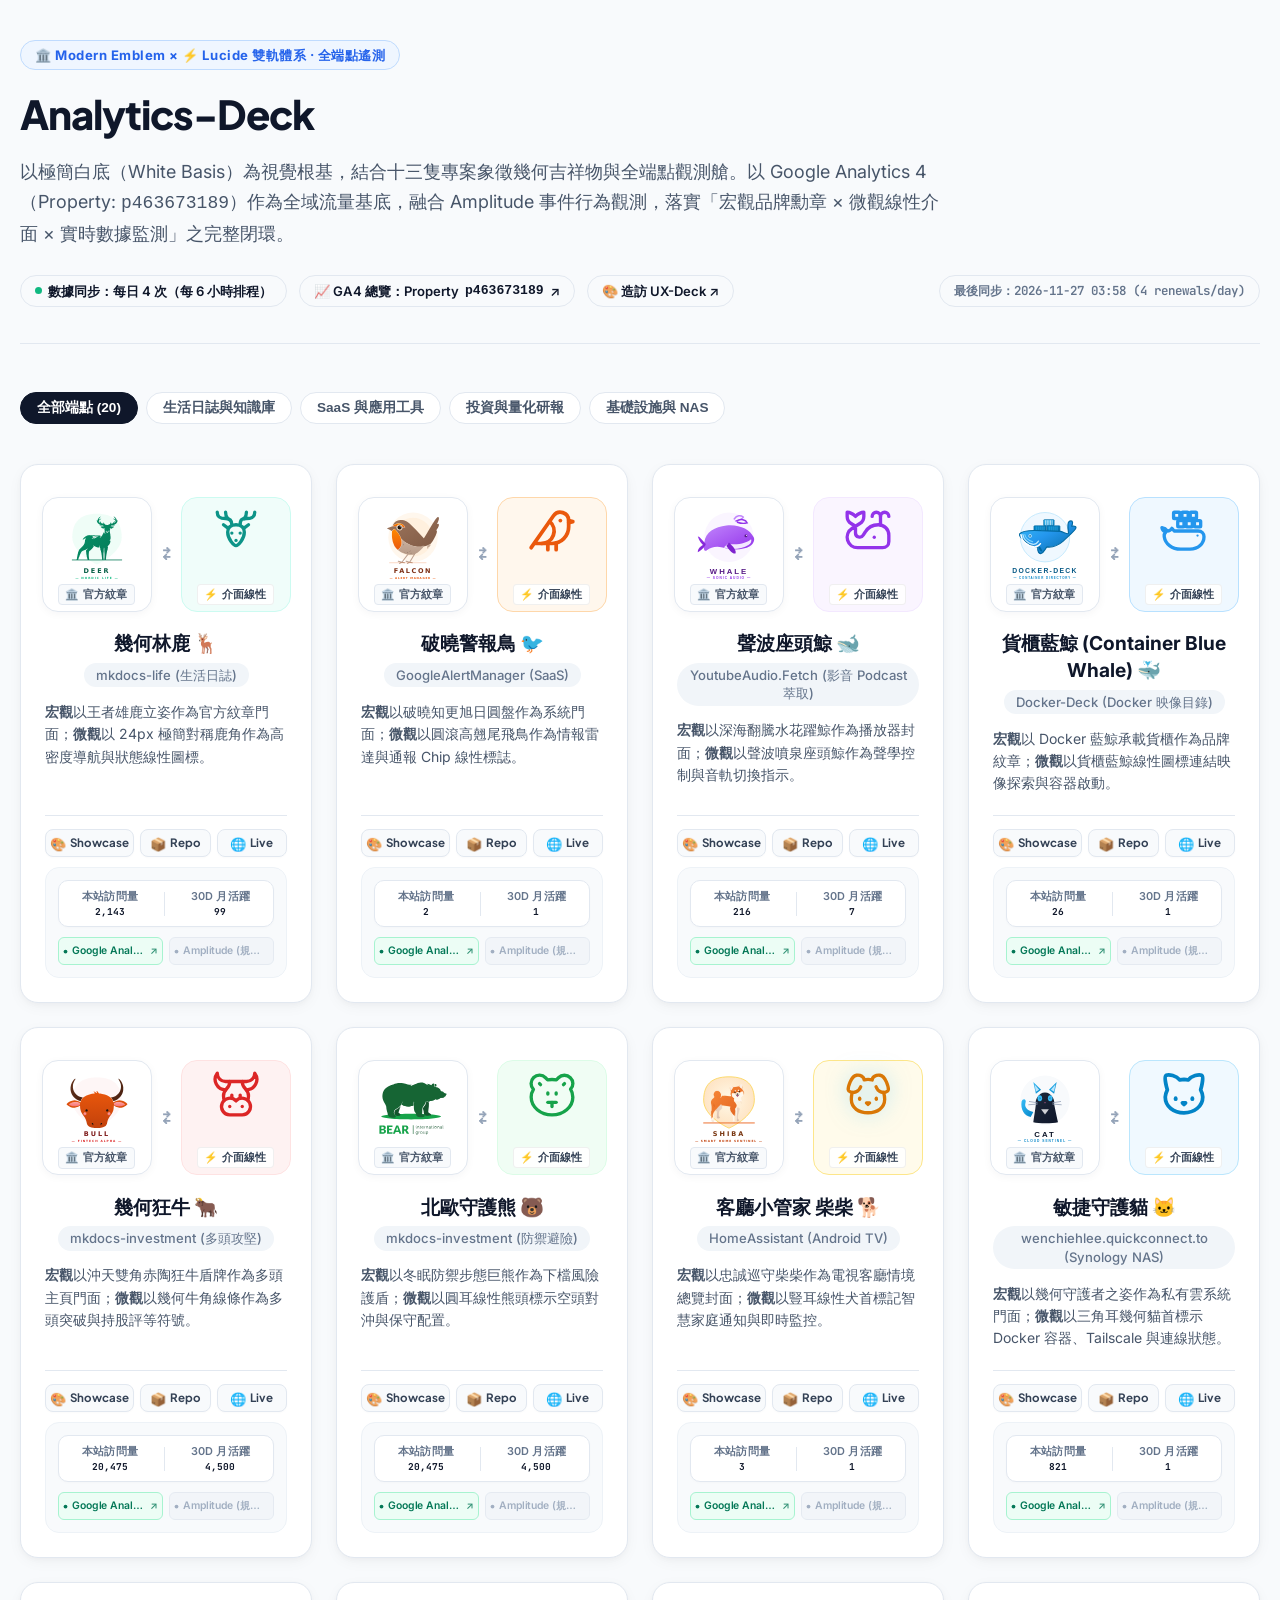
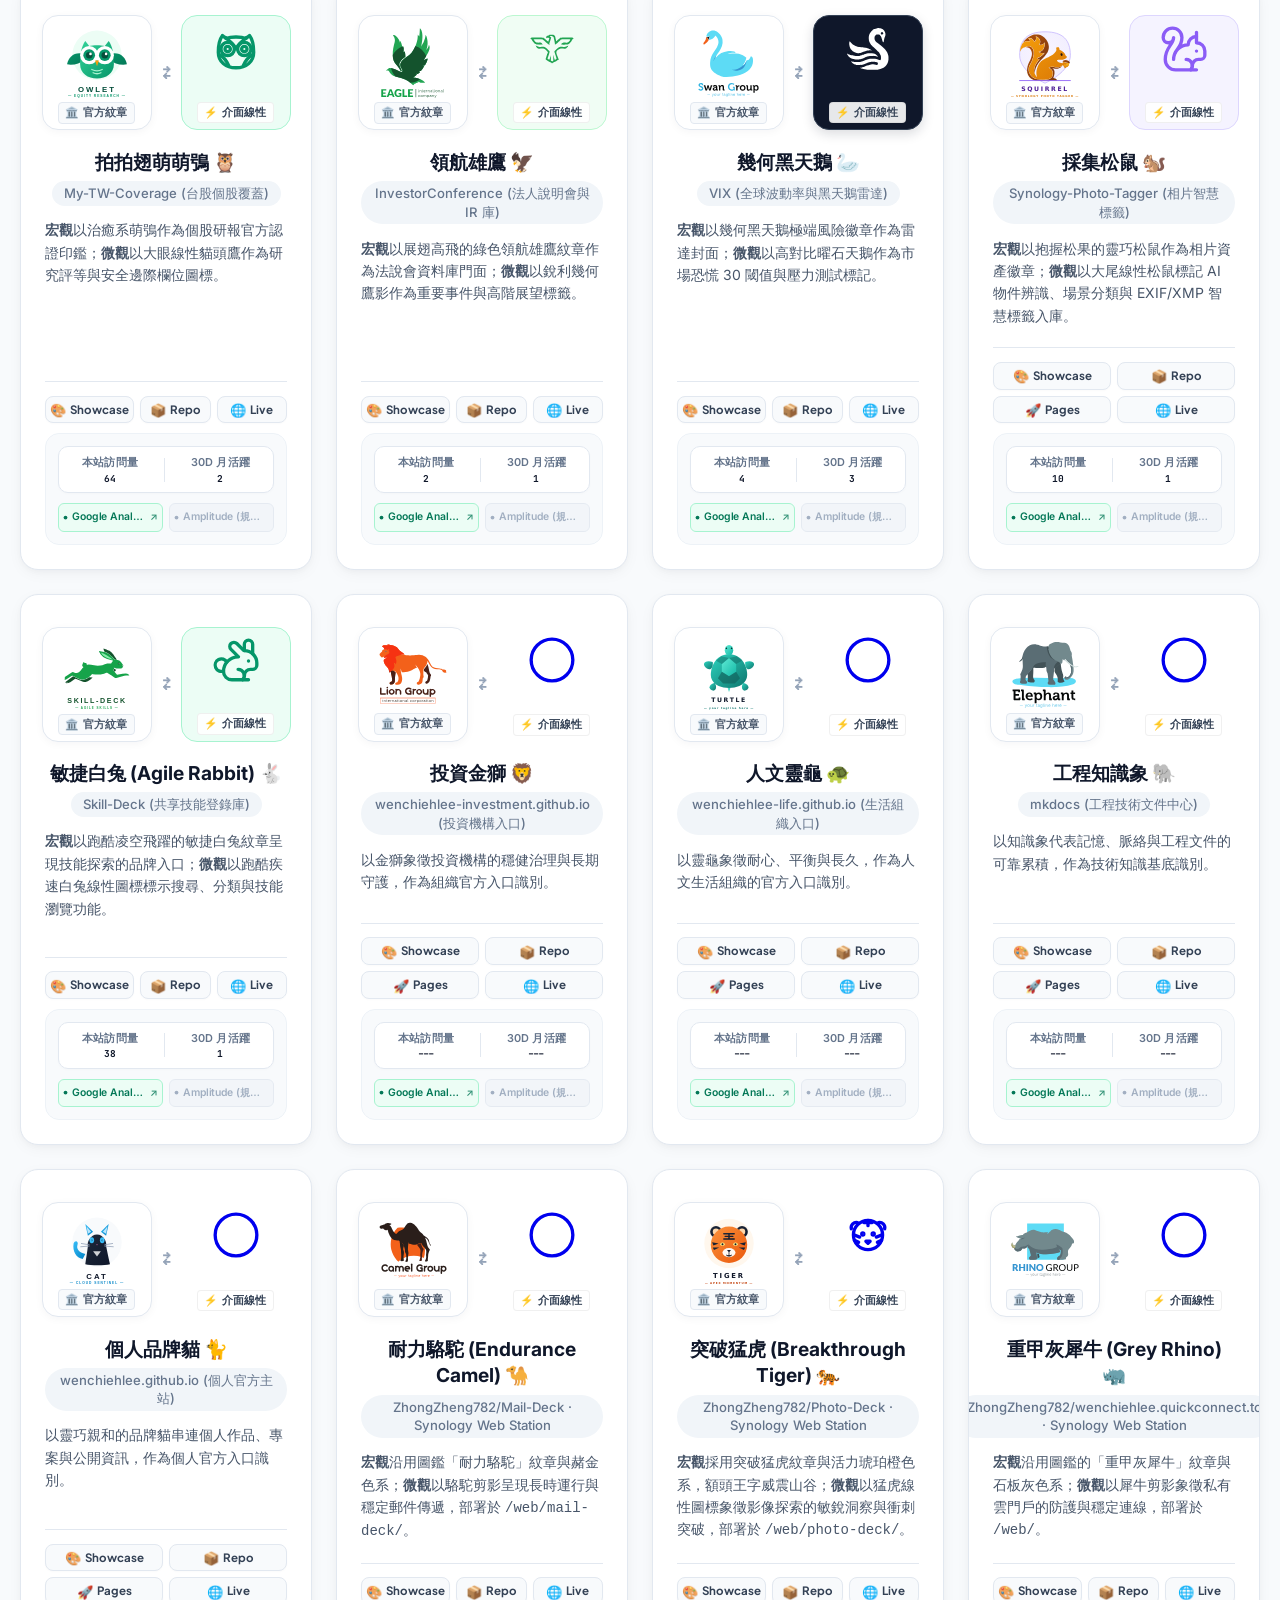
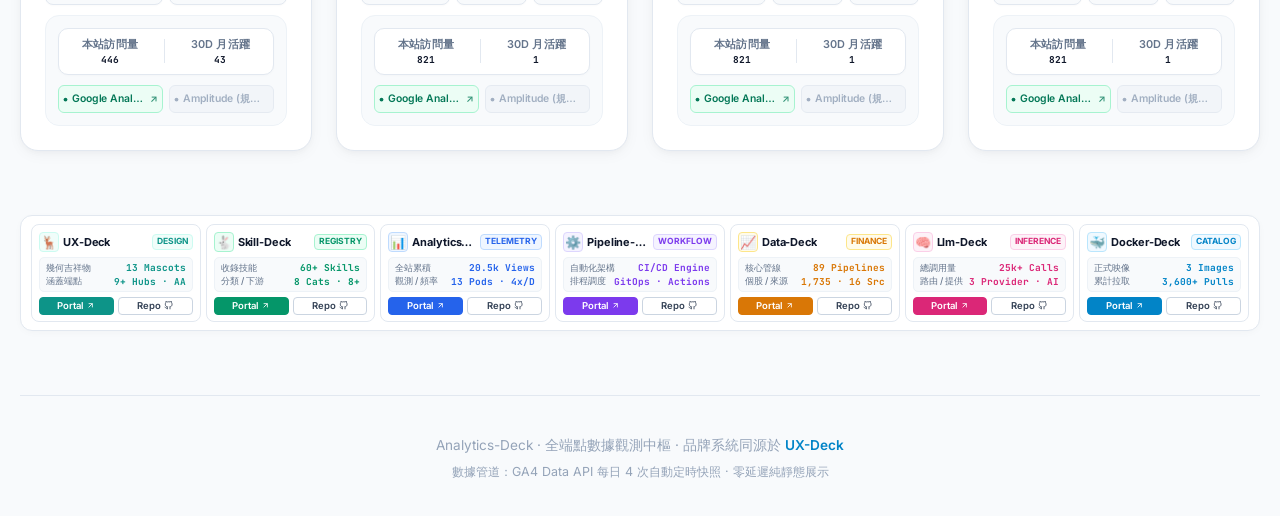
==== commit fd6e34bf: "chore(telemetry): 4-times-daily GA4 data renewal [skip ci]" ====
--- a/docs/index.html
+++ b/docs/index.html
@@ -1,2741 +1,2741 @@
-<!DOCTYPE html>
-<html lang="zh-TW">
-<head>
-  <meta charset="UTF-8">
-  <meta name="viewport" content="width=device-width, initial-scale=1.0">
-  <title>Analytics-Deck · 全端點數據觀測中樞</title>
-  
-  <!-- Analytics-Deck 📊 Favicon -->
-  <link rel="icon" type="image/svg+xml" href="./favicon.svg">
-  <link rel="icon" type="image/png" sizes="32x32" href="./favicon.png">
-  <link rel="shortcut icon" href="./favicon.ico">
-
-  <!-- Google Fonts (Exact UX-Deck Typography Stack) -->
-  <link rel="preconnect" href="https://fonts.googleapis.com">
-  <link rel="preconnect" href="https://fonts.gstatic.com" crossorigin>
-  <link href="https://fonts.googleapis.com/css2?family=Comfortaa:wght@600;700&family=Inter:wght@400;500;600;700&family=JetBrains+Mono:wght@400;500;600;700&family=LXGW+WenKai+TC:wght@300;400;700&family=Noto+Sans+TC:wght@400;500;600;700&family=Noto+Serif+TC:wght@400;600;700;900&family=Plus+Jakarta+Sans:wght@500;600;700;800&family=Quicksand:wght@500;600;700&family=Zen+Maru+Gothic:wght@500;700&display=swap" rel="stylesheet">
-
-  <!-- Tokens CSS -->
-  <link rel="stylesheet" href="./tokens/tokens.css">
-
-  <style>
-
-    /* ==========================================================================
-       UX-Deck Aligned Design System & Color Tone
-       White Basis & Crisp Light Theme Palette with Radial Atmosphere Gradients
-       ========================================================================== */
-    :root {
-      --bg-studio: #ffffff;
-      --bg-subtle: #f8fafc;
-      --surface-card: #ffffff;
-      --surface-elevated: #f1f5f9;
-      --border-light: #e2e8f0;
-      --border-subtle: #edf2f7;
-      --border-hover: #cbd5e1;
-      
-      --text-main: #0f172a;       /* Slate 900 */
-      --text-muted: #475569;      /* Slate 600 */
-      --text-dim: #94a3b8;        /* Slate 400 */
-
-      --shadow-sm: 0 1px 3px rgba(0, 0, 0, 0.05), 0 1px 2px rgba(0, 0, 0, 0.03);
-      --shadow-card: 0 4px 16px -2px rgba(15, 23, 42, 0.05), 0 2px 6px -1px rgba(15, 23, 42, 0.03);
-      --shadow-hover: 0 12px 28px -4px rgba(15, 23, 42, 0.08), 0 4px 10px -2px rgba(15, 23, 42, 0.04);
-    }
-
-    * {
-      box-sizing: border-box;
-      margin: 0;
-      padding: 0;
-    }
-
-    body {
-      background-color: var(--bg-studio);
-      color: var(--text-main);
-      font-family: "Noto Sans TC", -apple-system, BlinkMacSystemFont, "Segoe UI", Roboto, sans-serif;
-      line-height: 1.6;
-      padding: 3.5rem 1.75rem 6rem;
-      min-height: 100vh;
-      background-image: 
-        radial-gradient(circle at 10% 8%, rgba(56, 189, 248, 0.04) 0%, transparent 35%),
-        radial-gradient(circle at 90% 15%, rgba(139, 92, 246, 0.03) 0%, transparent 40%),
-        radial-gradient(circle at 50% 95%, rgba(13, 148, 136, 0.03) 0%, transparent 45%);
-      background-attachment: fixed;
-    }
-
-    .container {
-      max-width: 1280px;
-      margin: 0 auto;
-    }
-
-    /* Studio Header (Identical to UX-Deck) */
-    header {
-      margin-bottom: 3rem;
-      border-bottom: 1px solid var(--border-light);
-      padding-bottom: 2.25rem;
-      display: flex;
-      flex-direction: column;
-      gap: 1.15rem;
-    }
-
-    .header-badge {
-      display: inline-flex;
-      align-items: center;
-      gap: 8px;
-      background: #eff6ff;
-      color: #2563eb;
-      border: 1px solid #bfdbfe;
-      padding: 5px 14px;
-      border-radius: 9999px;
-      font-size: 0.82rem;
-      font-weight: 700;
-      width: fit-content;
-      letter-spacing: 0.04em;
-    }
-
-    h1 {
-      font-size: 2.5rem;
-      font-weight: 800;
-      letter-spacing: -0.025em;
-      line-height: 1.25;
-      color: #0f172a;
-      font-family: "Plus Jakarta Sans", "Noto Sans TC", sans-serif;
-    }
-
-    .subtitle {
-      color: var(--text-muted);
-      font-size: 1.125rem;
-      max-width: 920px;
-      line-height: 1.65;
-    }
-
-    /* Telemetry Navigation Strip */
-    .telemetry-nav-strip {
-      display: flex;
-      flex-wrap: wrap;
-      align-items: center;
-      gap: 12px;
-      margin-top: 0.5rem;
-    }
-
-    .live-url-pill {
-      display: inline-flex;
-      align-items: center;
-      gap: 6px;
-      background: #f8fafc;
-      border: 1px solid #e2e8f0;
-      border-radius: 9999px;
-      padding: 6px 14px;
-      font-size: 0.82rem;
-      font-weight: 600;
-      color: #0f172a;
-      text-decoration: none;
-      transition: all 0.2s ease;
-    }
-
-    .live-url-pill:hover {
-      background: #f1f5f9;
-      border-color: #cbd5e1;
-    }
-
-    .pill-pulse {
-      width: 7px;
-      height: 7px;
-      border-radius: 50%;
-      background: #10b981;
-      display: inline-block;
-      box-shadow: 0 0 0 0 rgba(16, 185, 129, 0.7);
-      animation: pulse 2s infinite;
-    }
-
-    @keyframes pulse {
-      0% { box-shadow: 0 0 0 0 rgba(16, 185, 129, 0.7); }
-      70% { box-shadow: 0 0 0 6px rgba(16, 185, 129, 0); }
-      100% { box-shadow: 0 0 0 0 rgba(16, 185, 129, 0); }
-    }
-
-    /* Category Filter Tabs */
-    .filter-bar {
-      display: flex;
-      align-items: center;
-      gap: 8px;
-      flex-wrap: wrap;
-      margin-bottom: 2.5rem;
-    }
-
-    .filter-btn {
-      background: #ffffff;
-      border: 1px solid var(--border-light);
-      border-radius: 9999px;
-      padding: 6px 16px;
-      font-size: 0.85rem;
-      font-weight: 600;
-      color: #475569;
-      cursor: pointer;
-      transition: all 0.2s ease;
-    }
-
-    .filter-btn:hover {
-      background: #f8fafc;
-      color: #0f172a;
-      border-color: #cbd5e1;
-    }
-
-    .filter-btn.active {
-      background: #0f172a;
-      color: #ffffff;
-      border-color: #0f172a;
-    }
-
-    /* Mascot Icons Standard Styling (From UX-Deck) */
-    .ux-icon {
-      display: inline-block;
-      width: 24px;
-      height: 24px;
-      vertical-align: middle;
-      flex-shrink: 0;
-      stroke-width: 1.6;
-      stroke: currentColor;
-      fill: none;
-      stroke-linecap: round;
-      stroke-linejoin: round;
-      transition: all 0.25s cubic-bezier(0.2, 0, 0, 1);
-    }
-    .ux-icon-xl { width: 50px; height: 50px; }
-
-    /* Mascot Brand Colors & Hover Animations (Identical to UX-Deck) */
-    .ux-icon-deer { color: #0d9488; }
-    .ux-icon-deer:hover { transform: translateY(-3px) scale(1.08); color: #0f766e; }
-
-    .ux-icon-falcon { color: #ea580c; }
-    .ux-icon-falcon:hover { transform: rotate(-6deg) scale(1.1); color: #c2410c; }
-
-    .ux-icon-whale { color: #9333ea; }
-    .ux-icon-whale:hover { transform: translateY(-3px) rotate(3deg); color: #7e22ce; }
-
-    .ux-icon-docker { color: #2496ed; }
-    .ux-icon-docker:hover { transform: translateY(-3px) scale(1.08); color: #0877c9; }
-
-    .ux-icon-bull { color: #dc2626; }
-    .ux-icon-bull:hover { transform: translateY(-3px) scale(1.1); color: #b91c1c; }
-
-    .ux-icon-bear { color: #16a34a; }
-    .ux-icon-bear:hover { transform: translateY(3px) scale(1.08); color: #15803d; }
-
-    .ux-icon-sentinel { color: #d97706; }
-    .ux-icon-sentinel:hover { transform: scale(1.12); color: #b45309; }
-
-    .ux-icon-pangolin { color: #0284c7; }
-    .ux-icon-pangolin:hover { transform: scale(1.12); color: #0369a1; }
-
-    .ux-icon-owl { color: #059669; }
-    .ux-icon-owl:hover { transform: translateY(-3px) scale(1.1); color: #047857; }
-
-    .ux-icon-eagle { color: #22a553; }
-    .ux-icon-eagle:hover { transform: translateY(-3px) scale(1.08); color: #166534; filter: drop-shadow(0 0 8px rgba(34, 165, 83, 0.45)); }
-
-    .ux-icon-swan { color: #0f172a; }
-    .ux-icon-swan:hover { transform: translateY(-3px) scale(1.08); color: #ef4444; filter: drop-shadow(0 0 8px rgba(239, 68, 68, 0.6)); }
-
-    .ux-icon-squirrel { color: #8b5cf6; }
-    .ux-icon-squirrel:hover { transform: translateY(-3px) scale(1.1); color: #7c3aed; filter: drop-shadow(0 0 8px rgba(139, 92, 246, 0.45)); }
-
-    .ux-icon-rabbit { color: #059669; }
-    .ux-icon-rabbit:hover { transform: translateY(-3px) scale(1.08); color: #047857; }
-
-    /* Mascot Wrappers (Pastel Brand Tones from UX-Deck) */
-    .wrapper-deer { background: #f0fdfa; border: 1px solid #ccfbf1; }
-    .wrapper-falcon { background: #fff7ed; border: 1px solid #fed7aa; }
-    .wrapper-whale { background: #faf5ff; border: 1px solid #f3e8ff; }
-    .wrapper-docker-whale { background: #eff8ff; border: 1px solid #b8e1ff; }
-    .wrapper-bull { background: #fef2f2; border: 1px solid #fee2e2; }
-    .wrapper-bear { background: #f0fdf4; border: 1px solid #dcfce7; }
-    .wrapper-sentinel { background: #fffbeb; border: 1px solid #fde68a; }
-    .wrapper-pangolin { background: #f0f9ff; border: 1px solid #bae6fd; }
-    .wrapper-owl { background: #ecfdf5; border: 1px solid #a7f3d0; }
-    .wrapper-eagle { background: #f0fdf4; border: 1px solid #bbf7d0; }
-    .wrapper-swan { background: #0f172a; border: 1px solid #334155; box-shadow: 0 4px 12px rgba(15, 23, 42, 0.15); }
-    .wrapper-swan .ux-icon-swan { color: #ffffff; }
-    .wrapper-squirrel { background: #f5f3ff; border: 1px solid #ddd6fe; }
-    .wrapper-rabbit { background: #ecfdf5; border: 1px solid #a7f3d0; }
-
-    /* Mascot Grid (White Card Basis from UX-Deck) */
-    .mascot-grid {
-      display: grid;
-      grid-template-columns: repeat(auto-fit, minmax(280px, 1fr));
-      gap: 1.5rem;
-      margin-bottom: 3.5rem;
-    }
-
-    .mascot-card {
-      background: var(--surface-card);
-      border: 1px solid var(--border-light);
-      border-radius: 18px;
-      padding: 2rem 1.5rem 1.5rem;
-      display: flex;
-      flex-direction: column;
-      align-items: center;
-      text-align: center;
-      transition: all 0.25s ease;
-      position: relative;
-      overflow: hidden;
-      box-shadow: var(--shadow-card);
-    }
-
-    .mascot-card::before {
-      content: "";
-      position: absolute;
-      top: 0;
-      left: 0;
-      right: 0;
-      height: 4px;
-      background: transparent;
-      transition: all 0.25s ease;
-    }
-
-    .mascot-card:hover {
-      transform: translateY(-5px);
-      border-color: var(--border-hover);
-      box-shadow: var(--shadow-hover);
-    }
-
-    /* Card Hover Top Strips (UX-Deck Brand Colors) */
-    .mascot-card.card-deer:hover::before { background: #0d9488; }
-    .mascot-card.card-falcon:hover::before { background: #ea580c; }
-    .mascot-card.card-whale:hover::before { background: #9333ea; }
-    .mascot-card.card-docker-whale:hover::before { background: #2496ed; }
-    .mascot-card.card-bull:hover::before { background: #dc2626; }
-    .mascot-card.card-bear:hover::before { background: #16a34a; }
-    .mascot-card.card-sentinel:hover::before { background: #d97706; }
-    .mascot-card.card-pangolin:hover::before { background: #0284c7; }
-    .mascot-card.card-owl:hover::before { background: #059669; }
-    .mascot-card.card-eagle:hover::before { background: #22a553; }
-    .mascot-card.card-swan:hover::before { background: #0f172a; }
-    .mascot-card.card-squirrel:hover::before { background: #8b5cf6; }
-    .mascot-card.card-rabbit:hover::before { background: #059669; }
-
-    /* Mascot Duo Stage (Exact UX-Deck Specs) */
-    .mascot-duo-stage {
-      display: flex;
-      align-items: center;
-      justify-content: center;
-      gap: 10px;
-      width: 100%;
-      margin-bottom: 1.15rem;
-    }
-
-    .emblem-tile {
-      background: #ffffff;
-      border: 1px solid #e2e8f0;
-      border-radius: 16px;
-      padding: 8px 10px 6px;
-      display: flex;
-      flex-direction: column;
-      align-items: center;
-      text-decoration: none;
-      box-shadow: 0 2px 8px rgba(15, 23, 42, 0.04);
-      transition: all 0.25s ease;
-      width: 110px;
-      height: 115px;
-      justify-content: space-between;
-      flex-shrink: 0;
-    }
-
-    .emblem-tile:hover {
-      transform: translateY(-3px) scale(1.03);
-      border-color: #cbd5e1;
-      box-shadow: 0 8px 20px -2px rgba(15, 23, 42, 0.08);
-    }
-
-    .emblem-thumb {
-      width: 78px;
-      height: 78px;
-      object-fit: contain;
-    }
-
-    .duo-divider {
-      display: flex;
-      align-items: center;
-      justify-content: center;
-      color: #94a3b8;
-      font-weight: 700;
-      font-size: 1.1rem;
-    }
-
-    .lucide-tile {
-      border-radius: 16px;
-      padding: 8px 10px 6px;
-      display: flex;
-      flex-direction: column;
-      align-items: center;
-      text-decoration: none;
-      transition: all 0.25s ease;
-      width: 110px;
-      height: 115px;
-      justify-content: space-between;
-      flex-shrink: 0;
-    }
-
-    .lucide-tile:hover {
-      transform: translateY(-3px) scale(1.03);
-      box-shadow: 0 8px 20px -2px rgba(15, 23, 42, 0.08);
-    }
-
-    .badge-role-tag {
-      font-size: 0.68rem;
-      font-weight: 700;
-      padding: 2px 6px;
-      border-radius: 4px;
-      white-space: nowrap;
-      letter-spacing: 0.02em;
-    }
-
-    .badge-role-tag.emblem-tag {
-      background: #f8fafc;
-      color: #475569;
-      border: 1px solid #e2e8f0;
-    }
-
-    .badge-role-tag.lucide-tag {
-      background: rgba(255, 255, 255, 0.9);
-      color: #334155;
-      border: 1px solid rgba(0, 0, 0, 0.06);
-    }
-
-    /* Mascot Info */
-    .mascot-name {
-      font-weight: 700;
-      font-size: 1.2rem;
-      margin-bottom: 0.35rem;
-      color: #0f172a;
-    }
-
-    .mascot-project {
-      font-size: 0.82rem;
-      color: #64748b;
-      background: #f1f5f9;
-      padding: 3px 12px;
-      border-radius: 9999px;
-      margin-bottom: 0.85rem;
-      font-weight: 500;
-      display: inline-block;
-    }
-
-    .mascot-desc {
-      font-size: 0.875rem;
-      color: #475569;
-      line-height: 1.6;
-      margin-bottom: 1.25rem;
-      min-height: 54px;
-      text-align: left;
-      width: 100%;
-    }
-
-    /* ==========================================================================
-       Smart Conditional Endpoints (3 buttons for pages==live, 4 for pages!=live)
-       ========================================================================== */
-    .card-endpoints {
-      display: grid;
-      gap: 6px;
-      width: 100%;
-      margin-top: auto;
-      margin-bottom: 10px;
-      padding-top: 0.85rem;
-      border-top: 1px solid var(--border-light);
-    }
-
-    .card-endpoints.ep-count-3 {
-      grid-template-columns: repeat(3, 1fr);
-    }
-
-    .card-endpoints.ep-count-4 {
-      grid-template-columns: repeat(2, 1fr);
-    }
-
-    .endpoint-pill {
-      display: inline-flex;
-      align-items: center;
-      justify-content: center;
-      gap: 4px;
-      padding: 6px 4px;
-      border-radius: 8px;
-      font-size: 0.72rem;
-      font-weight: 700;
-      text-decoration: none;
-      border: 1px solid var(--border-light);
-      background: #f8fafc;
-      color: #334155;
-      font-family: "Plus Jakarta Sans", "Inter", -apple-system, BlinkMacSystemFont, "Segoe UI", Roboto, sans-serif;
-      transition: all 0.2s cubic-bezier(0.2, 0, 0, 1);
-      user-select: none;
-      -webkit-user-select: none;
-      box-shadow: 0 1px 2px rgba(0, 0, 0, 0.02);
-    }
-
-    .endpoint-pill .ep-icon {
-      font-size: 0.82rem;
-      line-height: 1;
-      flex-shrink: 0;
-    }
-
-    .endpoint-pill .ep-label {
-      line-height: 1.2;
-      white-space: nowrap;
-    }
-
-    .endpoint-pill:hover {
-      transform: translateY(-2px);
-      box-shadow: 0 4px 10px rgba(15, 23, 42, 0.08);
-      text-decoration: none;
-    }
-
-    .endpoint-pill.ep-showcase:hover {
-      background: #eff6ff;
-      border-color: #93c5fd;
-      color: #1d4ed8;
-    }
-
-    .endpoint-pill.ep-repo:hover {
-      background: #f1f5f9;
-      border-color: #94a3b8;
-      color: #0f172a;
-    }
-
-    .endpoint-pill.ep-pages:hover {
-      background: #fffbeb;
-      border-color: #fde68a;
-      color: #b45309;
-    }
-
-    .endpoint-pill.ep-live:hover {
-      background: #ecfdf5;
-      border-color: #6ee7b7;
-      color: #047857;
-    }
-
-    /* ==========================================================================
-       Telemetry Pod (端點觀測艙 - 精緻對齊 UX-Deck 輕量卡片風格)
-       ========================================================================== */
-    .telemetry-pod {
-      width: 100%;
-      background: #f8fafc;
-      border: 1px solid #edf2f7;
-      border-radius: 14px;
-      padding: 12px;
-      display: flex;
-      flex-direction: column;
-      gap: 10px;
-    }
-
-    .telemetry-stat-card {
-      display: flex;
-      align-items: center;
-      justify-content: space-around;
-      background: #ffffff;
-      border: 1px solid #e2e8f0;
-      border-radius: 10px;
-      padding: 8px 10px;
-      box-shadow: 0 1px 3px rgba(15, 23, 42, 0.02);
-    }
-
-    .telemetry-stat-item {
-      display: flex;
-      flex-direction: column;
-      align-items: center;
-      gap: 2px;
-    }
-
-    .stat-label {
-      font-size: 0.68rem;
-      font-weight: 600;
-      color: #64748b;
-      letter-spacing: 0.02em;
-    }
-
-    .stat-val {
-      font-family: "JetBrains Mono", monospace;
-      font-weight: 700;
-      font-size: 1rem;
-      line-height: 1.2;
-    }
-
-    .stat-views {
-      color: #0284c7; /* Brand Blue from UX-Deck */
-    }
-
-    .stat-users {
-      color: #0f172a;
-    }
-
-    .stat-divider {
-      width: 1px;
-      height: 24px;
-      background: #e2e8f0;
-    }
-
-    /* Telemetry Action Buttons */
-    .telemetry-actions {
-      display: flex;
-      gap: 6px;
-      width: 100%;
-    }
-
-    .telemetry-btn {
-      flex: 1;
-      min-width: 0;
-      display: inline-flex;
-      align-items: center;
-      justify-content: center;
-      gap: 4px;
-      padding: 6px 4px;
-      border-radius: 6px;
-      font-size: 0.65rem;
-      font-weight: 600;
-      letter-spacing: -0.01em;
-      text-decoration: none;
-      transition: all 0.2s ease;
-      white-space: nowrap;
-      overflow: hidden;
-    }
-
-    .telemetry-btn span {
-      overflow: hidden;
-      text-overflow: ellipsis;
-      white-space: nowrap;
-    }
-
-    .btn-dot-icon {
-      flex-shrink: 0;
-      width: 5px;
-      height: 5px;
-    }
-
-    .btn-arrow {
-      font-size: 0.62rem;
-      opacity: 0.8;
-      flex-shrink: 0;
-      transition: transform 0.15s ease;
-    }
-
-    .telemetry-btn:hover .btn-arrow {
-      transform: translate(1px, -1px);
-    }
-
-    @media (max-width: 320px) {
-      .telemetry-actions {
-        flex-direction: column;
-      }
-    }
-
-    /* Google Analytics Button (Crisp Emerald Green) */
-    .btn-ga {
-      background: #ecfdf5;
-      color: #047857;
-      border: 1px solid #a7f3d0;
-    }
-
-    .btn-ga:hover {
-      background: #d1fae5;
-      color: #065f46;
-      border-color: #6ee7b7;
-      box-shadow: 0 2px 6px rgba(16, 185, 129, 0.15);
-    }
-
-    /* Amplitude Button (Crisp Royal Violet) */
-    .btn-amplitude {
-      background: #faf5ff;
-      color: #7c3aed;
-      border: 1px solid #e9d5ff;
-    }
-
-    .btn-amplitude:hover {
-      background: #f3e8ff;
-      color: #6d28d9;
-      border-color: #c4b5fd;
-      box-shadow: 0 2px 6px rgba(124, 58, 237, 0.15);
-    }
-
-    .btn-amplitude-disabled {
-      background: #f1f5f9;
-      color: #94a3b8;
-      border: 1px solid #e2e8f0;
-      cursor: not-allowed;
-      opacity: 0.85;
-    }
-
-*, *::before, *::after {
-      box-sizing: border-box;
-      margin: 0;
-      padding: 0;
-    }
-
-    body {
-      font-family: 'Inter', -apple-system, BlinkMacSystemFont, "Segoe UI", Roboto, sans-serif;
-      background: #f8fafc;
-      color: #0f172a;
-      padding: 40px 20px;
-      line-height: 1.4;
-    }
-
-    .preview-canvas {
-      max-width: 1380px;
-      margin: 0 auto;
-    }
-
-    .preview-header {
-      margin-bottom: 24px;
-      text-align: center;
-    }
-
-    .preview-badge {
-      display: inline-flex;
-      align-items: center;
-      gap: 6px;
-      padding: 3px 10px;
-      background: #e2e8f0;
-      color: #334155;
-      font-size: 11px;
-      font-weight: 700;
-      letter-spacing: 0.06em;
-      text-transform: uppercase;
-      border-radius: 9999px;
-      margin-bottom: 8px;
-    }
-
-    .preview-badge::before {
-      content: "";
-      width: 6px;
-      height: 6px;
-      border-radius: 50%;
-      background: #10b981;
-    }
-
-    .preview-header h1 {
-      font-size: 20px;
-      font-weight: 800;
-      letter-spacing: -0.02em;
-      color: #0f172a;
-    }
-
-    .preview-header p {
-      font-size: 12.5px;
-      color: #64748b;
-      margin-top: 4px;
-    }
-
-    /* =========================================================
-       PURE 6 CARDS FOOTER (Ultra-Clean, No Top/Bottom Fluff)
-       ========================================================= */
-    .deck-family-footer {
-      background: #ffffff;
-      border: 1px solid #e2e8f0;
-      border-radius: 12px;
-      padding: 8px 10px;
-      box-shadow: 0 2px 10px -2px rgba(15, 23, 42, 0.04);
-    }
-
-    /* 7 COMPACT CARDS ROW (Strict One-Row, Zero Scrollbar) */
-    .deck-cards-row {
-      display: grid;
-      grid-template-columns: repeat(7, 1fr);
-      gap: 5px;
-      width: 100%;
-      overflow-x: auto;
-      scrollbar-width: none;
-      -ms-overflow-style: none;
-    }
-
-    .deck-cards-row::-webkit-scrollbar {
-      display: none;
-      width: 0;
-      height: 0;
-    }
-
-    /* ULTRA COMPACT CARD (~90px height, Zero Overflow) */
-    .deck-card {
-      background: #ffffff;
-      border: 1px solid #e2e8f0;
-      border-radius: 8px;
-      padding: 7px 7px 6px;
-      display: flex;
-      flex-direction: column;
-      justify-content: space-between;
-      gap: 5px;
-      transition: all 0.16s ease;
-      position: relative;
-      min-width: 0;
-    }
-
-    .deck-card:hover {
-      transform: translateY(-2px);
-      box-shadow: 0 6px 14px -3px rgba(15, 23, 42, 0.08);
-      border-color: var(--deck-accent, #3b82f6);
-    }
-
-    /* Card Head: Avatar + Title + Tag */
-    .deck-card-head {
-      display: flex;
-      align-items: center;
-      gap: 4px;
-      min-width: 0;
-    }
-
-    .deck-avatar {
-      font-size: 13px;
-      line-height: 1;
-      width: 20px;
-      height: 20px;
-      border-radius: 4px;
-      background: var(--deck-bg, #f1f5f9);
-      border: 1px solid var(--deck-border, #e2e8f0);
-      display: inline-flex;
-      align-items: center;
-      justify-content: center;
-      flex-shrink: 0;
-    }
-
-    .deck-card-title {
-      font-size: 11px;
-      font-weight: 700;
-      color: #0f172a;
-      letter-spacing: -0.01em;
-      white-space: nowrap;
-      overflow: hidden;
-      text-overflow: ellipsis;
-      min-width: 0;
-    }
-
-    .deck-tag {
-      font-size: 8.5px;
-      font-weight: 700;
-      text-transform: uppercase;
-      padding: 1px 4px;
-      border-radius: 4px;
-      background: var(--deck-bg, #f1f5f9);
-      color: var(--deck-accent, #475569);
-      margin-left: auto;
-      border: 1px solid var(--deck-border, #e2e8f0);
-      flex-shrink: 0;
-    }
-
-    /* Compact Key Numbers Tray */
-    .deck-numbers-compact {
-      background: #f8fafc;
-      border: 1px solid #edf2f7;
-      border-radius: 5px;
-      padding: 4px 6px;
-      display: flex;
-      flex-direction: column;
-      gap: 2px;
-    }
-
-    .stat-line {
-      display: flex;
-      align-items: center;
-      justify-content: space-between;
-      font-size: 9px;
-      line-height: 1.2;
-      white-space: nowrap;
-    }
-
-    .stat-lbl {
-      color: #64748b;
-      font-weight: 500;
-    }
-
-    .stat-val {
-      font-family: 'JetBrains Mono', monospace;
-      font-weight: 700;
-      color: var(--deck-accent, #0f172a);
-      font-size: 9.5px;
-    }
-
-    /* Compact Dual Action Buttons */
-    .deck-actions-compact {
-      display: grid;
-      grid-template-columns: 1fr 1fr;
-      gap: 4px;
-    }
-
-    .deck-btn {
-      display: inline-flex;
-      align-items: center;
-      justify-content: center;
-      gap: 3px;
-      padding: 3px 0;
-      font-size: 9.5px;
-      font-weight: 600;
-      text-decoration: none;
-      border-radius: 4px;
-      line-height: 1;
-      transition: all 0.12s ease;
-    }
-
-    .deck-btn-portal {
-      background: var(--deck-accent, #0f172a);
-      color: #ffffff;
-      border: 1px solid var(--deck-accent, #0f172a);
-    }
-
-    .deck-btn-portal:hover {
-      opacity: 0.9;
-    }
-
-    .deck-btn-repo {
-      background: #ffffff;
-      color: #334155;
-      border: 1px solid #cbd5e1;
-    }
-
-    .deck-btn-repo:hover {
-      background: #f8fafc;
-      border-color: #94a3b8;
-      color: #0f172a;
-    }
-
-    .deck-btn svg {
-      width: 9px;
-      height: 9px;
-      stroke-width: 2.2;
-    }
-
-    /* THEME ACCENTS */
-    .theme-ux {
-      --deck-accent: #0d9488;
-      --deck-bg: #f0fdfa;
-      --deck-border: #ccfbf1;
-    }
-    .theme-skill {
-      --deck-accent: #059669;
-      --deck-bg: #ecfdf5;
-      --deck-border: #a7f3d0;
-    }
-    .theme-analytics {
-      --deck-accent: #2563eb;
-      --deck-bg: #eff6ff;
-      --deck-border: #bfdbfe;
-    }
-    .theme-pipeline {
-      --deck-accent: #7c3aed;
-      --deck-bg: #f5f3ff;
-      --deck-border: #ddd6fe;
-    }
-    .theme-data {
-      --deck-accent: #d97706;
-      --deck-bg: #fffbeb;
-      --deck-border: #fde68a;
-    }
-        .theme-llm {
-      --deck-accent: #db2777;
-      --deck-bg: #fdf2f8;
-      --deck-border: #fbcfe8;
-    }
-.theme-docker {
-      --deck-accent: #0284c7;
-      --deck-bg: #f0f9ff;
-      --deck-border: #bae6fd;
-    }
-
-    /* Studio Footer */
-    footer {
-      margin-top: 4rem;
-      border-top: 1px solid var(--border-light);
-      padding-top: 2.5rem;
-      display: flex;
-      flex-direction: column;
-      align-items: center;
-      gap: 8px;
-      color: var(--text-dim);
-      font-size: 0.85rem;
-    }
-
-    footer a {
-      color: #0284c7;
-      text-decoration: none;
-      font-weight: 600;
-    }
-
-    footer a:hover {
-      text-decoration: underline;
-    }
-  
-  </style>
-
-</head>
-<body>
-
-  <!-- SVG Symbols Definition (From UX-Deck) -->
-  <svg xmlns="http://www.w3.org/2000/svg" style="display: none;">
-<symbol fill="none" id="icon-deer-life" stroke="currentColor" stroke-linecap="round" stroke-linejoin="round" stroke-width="1.6" viewbox="0 0 24 24">
-<path d="M3 3c0 2 1 3 4 3c2 0 3 1 3 3"></path>
-<path d="M21 3c0 2-1 3-4 3c-2 0-3 .3-3 3"></path>
-<path d="M7 3c0 1.3.3 2.3 1 3"></path>
-<path d="M17 3c0 1.3-.3 2.3-1 3"></path>
-<path d="M12 19c-1 0-4-3-4-6.5 0-2 1.3-3.5 4-3.5s4 1.5 4 3.5c0 3.5-3 6.5-4 6.5"></path>
-<path d="M8 10.5l-2-1.5"></path>
-<path d="M16 10.5l2-1.5"></path>
-<path d="M10 13v.01"></path>
-<path d="M14 13v.01"></path>
-<path d="M12 16.5h.01"></path>
-</symbol>
-<symbol fill="none" id="icon-falcon-radar" stroke="currentColor" stroke-linecap="round" stroke-linejoin="round" stroke-width="1.8" viewbox="0 0 24 24">
-<path d="M16 7h.01"></path>
-<path d="M3.4 18H12a8 8 0 0 0 8-8V7a4 4 0 0 0-7.28-2.3L2 20"></path>
-<path d="m20 7 2 .5-2 .5"></path>
-<path d="M10 18v3"></path>
-<path d="M14 17.75V21"></path>
-<path d="M7 18a6 6 0 0 0 3.84-10.61"></path>
-</symbol>
-<symbol fill="none" id="icon-whale-sonic" stroke="currentColor" stroke-linecap="round" stroke-linejoin="round" stroke-width="1.6" viewbox="0 0 24 24">
-<path d="M18 9V5a2 2 0 0 0-4 0"></path>
-<path d="M18 5a2 2 0 0 1 4 0"></path>
-<path d="M6 9.7 3.9 8.4C2.7 7.7 2 6.4 2 5V3c2 0 4 2 4 2s2-2 4-2v2c0 1.4-.7 2.7-1.9 3.4l-3.8 2.4A5 5 0 0 0 7 20h12c1.7 0 3-1.3 3-3v-3c0-2.8-2.2-5-5-5-2.7 0-5.1 1.4-6.4 3.6L9.7 14A2 2 0 0 1 6 13Z"></path>
-<path d="M15 15h.01"></path>
-</symbol>
-<symbol fill="none" id="icon-bull-fintech" stroke="currentColor" stroke-linecap="round" stroke-linejoin="round" stroke-width="1.6" viewbox="0 0 24 24">
-<path d="M7 10a5 5 0 0 1-4-8 4 4 0 0 0 4 4h10a4 4 0 0 0 4-4 5 5 0 0 1-4 8"></path>
-<path d="M6.4 15c-.3-.6-.4-1.3-.4-2 0-4 3-3 3-7"></path>
-<path d="M17.6 15c.3-.6.4-1.3.4-2 0-4-3-3-3-7"></path>
-<path d="M10 12.5v1.5"></path>
-<path d="M14 12.5v1.5"></path>
-<path d="M15 22a4 4 0 1 0-3-6.7A4 4 0 1 0 9 22Z"></path>
-<path d="M9 18h.01"></path>
-<path d="M15 18h.01"></path>
-</symbol>
-<symbol fill="none" id="icon-bear-defense" stroke="currentColor" stroke-linecap="round" stroke-linejoin="round" stroke-width="1.6" viewbox="0 0 24 24">
-<path d="m6 7 .5.5"></path>
-<path d="m18 7-.5.5"></path>
-<path d="M20.8 4.2c-1.6-1.6-4.1-1.6-5.7 0l-1 1a13.6 13.6 0 0 0-4.2 0l-1-1a4 4 0 0 0-5.8 5.6A7 7 0 0 0 2 13.5C2 18.2 6.5 22 12 22s10-3.8 10-8.5a7 7 0 0 0-1.1-3.8c1.5-1.6 1.5-4-.1-5.5"></path>
-<path d="M10 12v-.5"></path>
-<path d="M14 12v-.5"></path>
-<path d="M14 16h-4"></path>
-<path d="M12 16v2"></path>
-</symbol>
-<symbol fill="none" id="icon-sentinel-tv" stroke="currentColor" stroke-linecap="round" stroke-linejoin="round" stroke-width="1.6" viewbox="0 0 24 24">
-<path d="M8.5 8.5c-.38 1.05-1.08 2.03-2.34 2.5-1.93.72-3.58-.3-3.66-1-.11-.99 1.18-6.53 4-7 1.92-.32 3.65.85 3.65 2.24A7.5 7.5 0 0 1 14 5.28c0-1.39 1.84-2.6 3.77-2.28 2.82.47 4.11 6.01 4 7-.08.7-1.73 1.72-3.66 1-1.26-.47-1.85-1.45-2.24-2.5"></path>
-<path d="M4.42 11.25A13.15 13.15 0 0 0 4 14.56C4 18.73 7.58 21 12 21s8-2.27 8-6.44a11.7 11.7 0 0 0-.49-3.31"></path>
-<path d="M8 14v.5"></path>
-<path d="M16 14v.5"></path>
-<path d="M11.25 16.25h1.5L12 17z"></path>
-</symbol>
-<symbol fill="none" id="icon-pangolin-shield" stroke="currentColor" stroke-linecap="round" stroke-linejoin="round" stroke-width="1.8" viewbox="0 0 24 24">
-<path d="M12 5c.67 0 1.35.09 2 .26 1.78-2 5.03-2.84 6.42-2.26 1.4.58-.42 7-.42 7 .57 1.07 1 2.24 1 3.44C21 17.9 16.97 21 12 21s-9-3-9-7.56c0-1.25.5-2.4 1-3.44 0 0-1.89-6.42-.5-7 1.39-.58 4.72.23 6.5 2.23A9.04 9.04 0 0 1 12 5Z"></path>
-<path d="M8 14v.5"></path>
-<path d="M16 14v.5"></path>
-<path d="M11.25 16.25h1.5L12 17l-.75-.75Z"></path>
-</symbol>
-<symbol fill="none" id="icon-owl-coverage" stroke="currentColor" stroke-linecap="round" stroke-linejoin="round" stroke-width="1.6" viewbox="0 0 24 24">
-<!-- Round Chubby Body & Ear Tufts -->
-<path d="M5.5 5.5 C4 7.5 3.5 10.5 3.5 13.5 C3.5 18 7 21 12 21 C17 21 20.5 18 20.5 13.5 C20.5 10.5 20 7.5 18.5 5.5 L16.8 7 C14.5 6 9.5 6 7.2 7 Z"></path>
-<!-- Brow Hood Arc to Beak -->
-<path d="M7 6.5 C9 8.5 11 9.5 12 12 C13 9.5 15 8.5 17 6.5"></path>
-<!-- Left Big Concentric Eye -->
-<circle cx="8" cy="12" r="3.2"></circle>
-<circle cx="8" cy="12" r="1.3"></circle>
-<!-- Right Big Concentric Eye -->
-<circle cx="16" cy="12" r="3.2"></circle>
-<circle cx="16" cy="12" r="1.3"></circle>
-<!-- Layered Flapping Wings -->
-<path d="M3.8 14.5 C5.5 15.5 7.5 17.5 8.5 20"></path>
-<path d="M20.2 14.5 C18.5 15.5 16.5 17.5 15.5 20"></path>
-</symbol>
-<symbol fill="currentColor" fill-rule="evenodd" id="icon-eagle-ir" viewbox="0 0 24 24">
-<path d="M 19.87 10.29 C 19.82 10.28, 19.63 10.46, 19.37 10.57 C 19.11 10.68, 18.53 10.90, 18.30 10.96 C 18.08 11.03, 18.08 10.95, 18.02 10.96 C 17.97 10.97, 18.37 11.01, 17.97 11.02 C 17.56 11.03, 16.41 10.68, 15.61 11.02 C 14.82 11.36, 13.62 12.66, 13.20 13.04 C 12.79 13.41, 13.15 13.21, 13.15 13.26 C 13.15 13.31, 13.19 13.24, 13.20 13.32 C 13.22 13.39, 13.15 13.34, 13.26 13.71 C 13.37 14.08, 13.77 15.22, 13.88 15.56 C 13.98 15.89, 13.84 15.60, 13.88 15.73 C 13.91 15.85, 14.05 16.13, 14.10 16.29 C 14.15 16.44, 14.28 16.53, 14.16 16.68 C 14.04 16.83, 13.55 17.20, 13.37 17.18 C 13.20 17.16, 13.22 16.92, 13.09 16.57 C 12.96 16.21, 12.68 15.31, 12.59 15.05 C 12.49 14.80, 12.54 14.95, 12.53 15.05 C 12.52 15.16, 12.52 15.56, 12.53 15.67 C 12.54 15.78, 12.58 15.40, 12.59 15.73 C 12.60 16.05, 12.67 17.28, 12.59 17.63 C 12.50 17.99, 12.25 17.85, 12.08 17.85 C 11.92 17.86, 11.68 17.74, 11.58 17.69 C 11.48 17.63, 11.49 17.96, 11.47 17.52 C 11.45 17.08, 11.49 15.39, 11.47 15.05 C 11.45 14.72, 11.39 15.40, 11.36 15.50 C 11.32 15.60, 11.27 15.59, 11.24 15.67 C 11.22 15.74, 11.22 15.87, 11.19 15.95 C 11.16 16.02, 11.10 16.04, 11.08 16.12 C 11.05 16.19, 11.08 16.24, 11.02 16.40 C 10.96 16.56, 10.80 16.95, 10.74 17.07 C 10.67 17.19, 10.77 17.19, 10.63 17.13 C 10.49 17.06, 10.02 16.78, 9.90 16.68 C 9.78 16.58, 9.80 16.85, 9.90 16.51 C 10.00 16.17, 10.40 15.03, 10.52 14.66 C 10.63 14.29, 10.53 14.40, 10.57 14.27 C 10.61 14.14, 10.69 14.05, 10.74 13.88 C 10.79 13.70, 10.82 13.33, 10.85 13.20 C 10.88 13.08, 10.95 13.21, 10.91 13.15 C 10.86 13.08, 10.98 13.17, 10.57 12.81 C 10.16 12.46, 9.22 11.32, 8.44 11.02 C 7.67 10.72, 6.35 11.03, 5.92 11.02 C 5.49 11.01, 5.91 10.97, 5.87 10.96 C 5.82 10.95, 5.74 10.98, 5.64 10.96 C 5.54 10.94, 5.49 10.95, 5.25 10.85 C 5.01 10.75, 4.31 10.32, 4.18 10.35 C 4.06 10.38, 4.44 10.87, 4.52 11.02 C 4.61 11.17, 4.59 11.14, 4.69 11.24 C 4.79 11.35, 4.94 11.52, 5.14 11.64 C 5.33 11.75, 5.36 11.87, 5.87 11.92 C 6.37 11.96, 7.48 11.65, 8.16 11.92 C 8.84 12.18, 9.71 13.06, 9.96 13.48 C 10.20 13.91, 9.69 14.23, 9.62 14.49 C 9.54 14.75, 9.55 14.89, 9.51 15.05 C 9.46 15.21, 9.37 15.35, 9.34 15.45 C 9.31 15.54, 9.37 15.52, 9.34 15.61 C 9.31 15.71, 9.20 15.91, 9.17 16.01 C 9.14 16.10, 9.20 16.08, 9.17 16.17 C 9.14 16.27, 9.04 16.44, 9.00 16.57 C 8.97 16.69, 8.86 16.76, 8.95 16.90 C 9.03 17.04, 9.23 17.20, 9.51 17.41 C 9.79 17.61, 10.26 17.93, 10.63 18.13 C 10.99 18.34, 11.50 18.54, 11.69 18.64 C 11.89 18.74, 11.73 18.71, 11.80 18.75 C 11.88 18.79, 11.96 18.92, 12.14 18.86 C 12.32 18.81, 12.56 18.58, 12.87 18.41 C 13.18 18.25, 13.67 18.04, 13.99 17.85 C 14.31 17.67, 14.58 17.45, 14.77 17.29 C 14.97 17.14, 15.28 17.54, 15.17 16.90 C 15.05 16.27, 13.98 14.32, 14.10 13.48 C 14.22 12.65, 15.24 12.18, 15.89 11.92 C 16.55 11.65, 17.53 11.96, 18.02 11.92 C 18.52 11.87, 18.62 11.78, 18.86 11.64 C 19.11 11.50, 19.34 11.23, 19.48 11.08 C 19.62 10.93, 19.67 10.81, 19.70 10.74 C 19.74 10.66, 19.68 10.70, 19.70 10.63 C 19.73 10.55, 19.93 10.30, 19.87 10.29 Z M 2.00 6.54 C 1.13 6.70, 2.19 7.24, 2.28 7.49 C 2.37 7.74, 2.46 7.87, 2.56 8.05 C 2.66 8.23, 2.76 8.38, 2.90 8.55 C 3.04 8.73, 3.24 8.97, 3.40 9.11 C 3.56 9.26, 3.68 9.35, 3.85 9.45 C 4.02 9.55, 4.25 9.67, 4.41 9.73 C 4.57 9.80, 4.61 9.82, 4.80 9.84 C 4.99 9.86, 5.40 9.83, 5.53 9.84 C 5.66 9.85, 5.52 9.90, 5.59 9.90 C 5.65 9.90, 5.86 9.84, 5.92 9.84 C 5.99 9.84, 5.96 9.90, 5.98 9.90 C 6.00 9.90, 6.01 9.84, 6.03 9.84 C 6.05 9.84, 6.04 9.89, 6.09 9.90 C 6.14 9.91, 6.27 9.91, 6.31 9.90 C 6.36 9.89, 6.35 9.84, 6.37 9.84 C 6.39 9.84, 6.40 9.90, 6.43 9.90 C 6.45 9.90, 6.44 9.85, 6.54 9.84 C 6.64 9.83, 6.95 9.83, 7.04 9.84 C 7.14 9.85, 7.08 9.90, 7.10 9.90 C 7.12 9.90, 7.14 9.84, 7.15 9.84 C 7.17 9.84, 7.18 9.90, 7.21 9.90 C 7.24 9.90, 7.28 9.84, 7.32 9.84 C 7.36 9.84, 7.41 9.90, 7.43 9.90 C 7.46 9.90, 7.47 9.84, 7.49 9.84 C 7.51 9.84, 7.54 9.90, 7.55 9.90 C 7.56 9.90, 7.69 9.99, 7.55 9.84 C 7.41 9.69, 7.07 9.14, 6.71 9.00 C 6.34 8.86, 5.59 9.01, 5.36 9.00 C 5.13 8.99, 5.41 8.97, 5.31 8.95 C 5.20 8.93, 4.90 8.93, 4.75 8.89 C 4.59 8.85, 4.47 8.79, 4.35 8.72 C 4.23 8.66, 4.13 8.59, 4.02 8.50 C 3.90 8.41, 3.80 8.32, 3.68 8.16 C 3.56 8.00, 3.34 7.68, 3.29 7.55 C 3.23 7.42, 2.66 7.41, 3.34 7.38 C 4.03 7.35, 6.68 7.37, 7.38 7.38 C 8.08 7.39, 7.01 7.01, 7.55 7.43 C 8.08 7.85, 10.04 9.57, 10.57 9.90 C 11.10 10.23, 10.71 9.51, 10.74 9.39 C 10.77 9.28, 10.60 9.68, 10.74 9.23 C 10.88 8.78, 11.47 7.19, 11.58 6.71 C 11.69 6.22, 11.51 6.45, 11.41 6.31 C 11.31 6.17, 11.03 5.95, 10.96 5.87 C 10.90 5.78, 10.86 5.82, 11.02 5.81 C 11.18 5.80, 11.76 5.80, 11.92 5.81 C 12.07 5.82, 11.93 5.86, 11.97 5.87 C 12.01 5.87, 12.04 5.82, 12.14 5.87 C 12.24 5.91, 12.49 6.06, 12.59 6.15 C 12.69 6.23, 12.71 6.29, 12.76 6.37 C 12.80 6.45, 12.85 6.57, 12.87 6.65 C 12.89 6.73, 12.85 6.79, 12.87 6.87 C 12.89 6.96, 12.95 7.02, 12.98 7.15 C 13.01 7.28, 13.01 7.53, 13.04 7.66 C 13.06 7.79, 13.10 7.71, 13.15 7.94 C 13.20 8.16, 13.28 8.82, 13.32 9.00 C 13.35 9.19, 13.34 8.92, 13.37 9.06 C 13.41 9.20, 13.30 9.88, 13.54 9.84 C 13.78 9.81, 14.40 9.20, 14.83 8.83 C 15.26 8.47, 15.83 7.90, 16.12 7.66 C 16.41 7.42, 15.79 7.42, 16.57 7.38 C 17.34 7.33, 20.06 7.36, 20.77 7.38 C 21.48 7.40, 20.85 7.41, 20.82 7.49 C 20.80 7.57, 20.71 7.73, 20.60 7.88 C 20.49 8.03, 20.30 8.25, 20.15 8.39 C 20.00 8.53, 19.87 8.63, 19.70 8.72 C 19.54 8.82, 19.28 8.91, 19.14 8.95 C 19.00 8.98, 18.92 8.94, 18.86 8.95 C 18.81 8.96, 19.06 8.99, 18.81 9.00 C 18.55 9.01, 17.74 8.86, 17.35 9.00 C 16.96 9.14, 16.15 9.70, 16.45 9.84 C 16.76 9.98, 18.61 9.89, 19.20 9.84 C 19.79 9.80, 19.77 9.67, 19.98 9.56 C 20.20 9.46, 20.31 9.38, 20.49 9.23 C 20.66 9.08, 20.90 8.84, 21.05 8.67 C 21.20 8.49, 21.27 8.36, 21.38 8.16 C 21.50 7.97, 21.62 7.76, 21.72 7.49 C 21.82 7.22, 22.89 6.70, 22.00 6.54 C 21.11 6.38, 17.44 6.48, 16.40 6.54 C 15.35 6.59, 16.12 6.58, 15.73 6.87 C 15.33 7.17, 14.33 8.10, 14.04 8.33 C 13.76 8.56, 14.02 8.41, 13.99 8.27 C 13.96 8.14, 13.93 7.80, 13.88 7.55 C 13.82 7.29, 13.70 6.98, 13.65 6.76 C 13.61 6.55, 13.64 6.43, 13.60 6.26 C 13.55 6.09, 13.44 5.87, 13.37 5.75 C 13.31 5.63, 13.30 5.61, 13.20 5.53 C 13.11 5.45, 12.93 5.31, 12.81 5.25 C 12.69 5.18, 12.79 5.16, 12.48 5.14 C 12.16 5.12, 11.23 5.11, 10.91 5.14 C 10.59 5.17, 10.66 5.23, 10.57 5.31 C 10.48 5.38, 10.42 5.55, 10.35 5.59 C 10.27 5.62, 10.17 5.53, 10.12 5.53 C 10.08 5.53, 10.14 5.57, 10.07 5.59 C 9.99 5.60, 9.79 5.59, 9.68 5.64 C 9.56 5.70, 9.47 5.81, 9.39 5.92 C 9.32 6.03, 9.25 6.16, 9.23 6.31 C 9.21 6.46, 9.22 6.76, 9.28 6.82 C 9.35 6.87, 9.45 6.68, 9.62 6.65 C 9.79 6.62, 10.14 6.63, 10.29 6.65 C 10.44 6.67, 10.45 6.71, 10.52 6.76 C 10.58 6.82, 10.73 6.72, 10.68 6.99 C 10.64 7.25, 10.33 8.09, 10.24 8.33 C 10.14 8.57, 10.46 8.69, 10.12 8.44 C 9.79 8.20, 8.66 7.19, 8.22 6.87 C 7.78 6.56, 8.53 6.59, 7.49 6.54 C 6.45 6.48, 2.87 6.38, 2.00 6.54 Z" fill="currentColor" fill-rule="evenodd" stroke="none"></path>
-</symbol>
-<symbol fill="currentColor" fill-rule="evenodd" id="icon-swan-vix" viewbox="0 0 24 24">
-<path d="M 16.80 15.66 C 16.88 15.57, 16.46 15.17, 16.19 14.95 C 15.91 14.73, 15.39 14.47, 15.13 14.33 C 14.86 14.20, 14.75 14.19, 14.60 14.16 C 14.45 14.13, 14.32 14.17, 14.25 14.16 C 14.17 14.14, 14.31 14.09, 14.16 14.07 C 14.01 14.06, 13.51 14.09, 13.37 14.07 C 13.22 14.06, 13.54 13.98, 13.28 13.98 C 13.01 13.98, 12.04 14.04, 11.78 14.07 C 11.52 14.10, 11.91 14.10, 11.69 14.16 C 11.47 14.22, 10.71 14.35, 10.46 14.42 C 10.21 14.50, 10.36 14.54, 10.19 14.60 C 10.03 14.66, 9.74 14.69, 9.49 14.78 C 9.24 14.86, 8.95 15.05, 8.70 15.13 C 8.45 15.20, 8.12 15.19, 7.99 15.22 C 7.86 15.25, 8.24 15.29, 7.90 15.30 C 7.57 15.32, 6.30 15.32, 5.96 15.30 C 5.63 15.29, 6.01 15.23, 5.88 15.22 C 5.74 15.20, 5.30 15.23, 5.17 15.22 C 5.04 15.20, 5.26 15.16, 5.08 15.13 C 4.91 15.10, 4.47 15.11, 4.11 15.04 C 3.76 14.97, 3.29 14.82, 2.97 14.69 C 2.65 14.56, 2.34 14.32, 2.18 14.25 C 2.01 14.17, 2.03 14.20, 2.00 14.25 C 1.97 14.29, 1.91 14.32, 2.00 14.51 C 2.09 14.70, 2.34 15.14, 2.53 15.39 C 2.72 15.64, 2.95 15.85, 3.15 16.01 C 3.34 16.17, 3.45 16.24, 3.67 16.36 C 3.89 16.48, 4.22 16.64, 4.47 16.71 C 4.72 16.79, 5.04 16.77, 5.17 16.80 C 5.30 16.83, 5.14 16.88, 5.26 16.89 C 5.38 16.90, 5.76 16.88, 5.88 16.89 C 5.99 16.90, 5.67 16.96, 5.96 16.98 C 6.26 16.99, 7.35 16.99, 7.64 16.98 C 7.93 16.96, 7.55 16.92, 7.73 16.89 C 7.90 16.86, 8.26 16.92, 8.70 16.80 C 9.14 16.68, 10.05 16.32, 10.37 16.19 C 10.69 16.05, 10.22 16.14, 10.63 16.01 C 11.05 15.88, 12.23 15.49, 12.84 15.39 C 13.44 15.29, 14.00 15.41, 14.25 15.39 C 14.50 15.38, 14.28 15.32, 14.33 15.30 C 14.39 15.29, 14.54 15.29, 14.60 15.30 C 14.66 15.32, 14.51 15.38, 14.69 15.39 C 14.86 15.41, 15.48 15.38, 15.66 15.39 C 15.83 15.41, 15.55 15.44, 15.74 15.48 C 15.94 15.52, 16.73 15.74, 16.80 15.66 Z M 3.06 8.61 C 3.01 8.86, 2.97 9.62, 2.97 9.84 C 2.97 10.06, 3.03 9.78, 3.06 9.93 C 3.09 10.08, 3.07 10.44, 3.15 10.72 C 3.22 11.00, 3.35 11.32, 3.50 11.60 C 3.64 11.88, 3.85 12.18, 4.03 12.40 C 4.20 12.62, 4.25 12.70, 4.56 12.93 C 4.86 13.15, 5.55 13.56, 5.88 13.72 C 6.20 13.88, 6.33 13.86, 6.49 13.89 C 6.65 13.92, 6.77 13.88, 6.85 13.89 C 6.92 13.91, 6.79 13.97, 6.93 13.98 C 7.08 14.00, 7.58 14.00, 7.73 13.98 C 7.87 13.97, 7.71 13.91, 7.81 13.89 C 7.92 13.88, 7.76 14.07, 8.34 13.89 C 8.93 13.72, 10.66 13.03, 11.34 12.84 C 12.01 12.65, 12.21 12.78, 12.40 12.75 C 12.59 12.72, 12.25 12.68, 12.48 12.66 C 12.72 12.65, 13.79 12.78, 13.81 12.66 C 13.82 12.54, 13.03 12.16, 12.57 11.96 C 12.12 11.75, 11.38 11.52, 11.07 11.43 C 10.77 11.34, 10.87 11.46, 10.72 11.43 C 10.58 11.40, 10.37 11.28, 10.19 11.25 C 10.02 11.22, 9.77 11.27, 9.67 11.25 C 9.56 11.24, 9.91 11.19, 9.58 11.16 C 9.24 11.13, 8.17 11.15, 7.64 11.07 C 7.11 11.00, 6.74 10.84, 6.41 10.72 C 6.07 10.60, 5.92 10.55, 5.61 10.37 C 5.30 10.19, 4.94 10.00, 4.56 9.67 C 4.17 9.33, 3.54 8.56, 3.32 8.34 C 3.10 8.12, 3.28 8.30, 3.23 8.34 C 3.19 8.39, 3.10 8.36, 3.06 8.61 Z M 18.92 2.44 C 18.67 2.26, 18.52 2.23, 18.30 2.18 C 18.08 2.12, 17.73 2.12, 17.59 2.09 C 17.46 2.06, 17.70 2.01, 17.51 2.00 C 17.32 1.99, 16.88 1.93, 16.45 2.00 C 16.02 2.07, 15.33 2.28, 14.95 2.44 C 14.57 2.60, 14.45 2.70, 14.16 2.97 C 13.86 3.23, 13.42 3.72, 13.19 4.03 C 12.95 4.33, 12.88 4.50, 12.75 4.82 C 12.62 5.14, 12.46 5.52, 12.40 5.96 C 12.34 6.41, 12.38 7.20, 12.40 7.46 C 12.41 7.73, 12.47 7.46, 12.48 7.55 C 12.50 7.64, 12.38 7.68, 12.48 7.99 C 12.59 8.30, 12.93 9.06, 13.10 9.40 C 13.28 9.74, 12.90 9.37, 13.54 10.02 C 14.19 10.66, 16.30 12.59, 16.98 13.28 C 17.65 13.97, 17.42 13.86, 17.59 14.16 C 17.77 14.45, 17.93 14.79, 18.04 15.04 C 18.14 15.29, 18.18 15.36, 18.21 15.66 C 18.24 15.95, 18.23 16.57, 18.21 16.80 C 18.20 17.04, 18.17 16.99, 18.12 17.07 C 18.08 17.14, 18.04 17.20, 17.95 17.24 C 17.86 17.29, 17.84 17.39, 17.59 17.33 C 17.35 17.27, 16.77 16.98, 16.45 16.89 C 16.13 16.80, 15.80 16.83, 15.66 16.80 C 15.51 16.77, 16.04 16.73, 15.57 16.71 C 15.10 16.70, 13.31 16.70, 12.84 16.71 C 12.37 16.73, 12.84 16.79, 12.75 16.80 C 12.66 16.82, 12.44 16.77, 12.31 16.80 C 12.18 16.83, 12.06 16.95, 11.96 16.98 C 11.85 17.01, 12.01 16.88, 11.69 16.98 C 11.37 17.08, 10.34 17.46, 10.02 17.59 C 9.69 17.73, 10.05 17.67, 9.75 17.77 C 9.46 17.87, 8.68 18.14, 8.26 18.21 C 7.83 18.28, 7.39 18.20, 7.20 18.21 C 7.01 18.23, 7.14 18.30, 7.11 18.30 C 7.08 18.30, 7.30 18.23, 7.02 18.21 C 6.74 18.20, 5.72 18.23, 5.44 18.21 C 5.16 18.20, 5.45 18.14, 5.35 18.12 C 5.25 18.11, 4.98 18.15, 4.82 18.12 C 4.66 18.09, 4.51 17.98, 4.38 17.95 C 4.25 17.92, 4.09 17.92, 4.03 17.95 C 3.97 17.98, 3.92 17.98, 4.03 18.12 C 4.13 18.27, 4.36 18.61, 4.64 18.83 C 4.92 19.05, 5.48 19.34, 5.70 19.44 C 5.92 19.55, 5.85 19.42, 5.96 19.44 C 6.08 19.47, 6.02 19.58, 6.41 19.62 C 6.79 19.67, 7.93 19.71, 8.26 19.71 C 8.58 19.71, 8.23 19.64, 8.34 19.62 C 8.46 19.61, 8.84 19.64, 8.96 19.62 C 9.08 19.61, 8.93 19.56, 9.05 19.53 C 9.17 19.50, 9.21 19.61, 9.67 19.44 C 10.12 19.28, 11.22 18.77, 11.78 18.56 C 12.34 18.36, 12.73 18.27, 13.01 18.21 C 13.29 18.15, 13.37 18.23, 13.45 18.21 C 13.54 18.20, 13.23 18.14, 13.54 18.12 C 13.85 18.11, 15.00 18.11, 15.30 18.12 C 15.61 18.14, 15.29 18.20, 15.39 18.21 C 15.49 18.23, 15.76 18.18, 15.92 18.21 C 16.08 18.24, 16.23 18.30, 16.36 18.39 C 16.49 18.48, 16.65 18.59, 16.71 18.74 C 16.77 18.89, 16.79 19.12, 16.71 19.27 C 16.64 19.42, 16.48 19.58, 16.27 19.62 C 16.07 19.67, 15.63 19.56, 15.48 19.53 C 15.33 19.50, 15.51 19.46, 15.39 19.44 C 15.27 19.43, 14.89 19.46, 14.78 19.44 C 14.66 19.43, 14.98 19.34, 14.69 19.36 C 14.39 19.37, 13.53 19.43, 13.01 19.53 C 12.50 19.64, 12.12 19.78, 11.60 19.97 C 11.09 20.16, 10.25 20.56, 9.93 20.68 C 9.61 20.80, 9.84 20.63, 9.67 20.68 C 9.49 20.72, 9.15 20.88, 8.87 20.94 C 8.59 21.00, 7.83 20.91, 7.99 21.03 C 8.15 21.15, 9.39 21.53, 9.84 21.65 C 10.30 21.77, 10.56 21.71, 10.72 21.74 C 10.88 21.77, 10.71 21.81, 10.81 21.82 C 10.91 21.84, 11.24 21.81, 11.34 21.82 C 11.44 21.84, 11.27 21.90, 11.43 21.91 C 11.59 21.93, 12.15 21.90, 12.31 21.91 C 12.47 21.93, 11.84 21.99, 12.40 22.00 C 12.95 22.01, 15.10 22.01, 15.66 22.00 C 16.21 21.99, 15.57 21.93, 15.74 21.91 C 15.92 21.90, 16.54 21.93, 16.71 21.91 C 16.89 21.90, 16.71 21.84, 16.80 21.82 C 16.89 21.81, 17.15 21.84, 17.24 21.82 C 17.33 21.81, 17.21 21.77, 17.33 21.74 C 17.45 21.71, 17.64 21.75, 17.95 21.65 C 18.26 21.54, 18.83 21.31, 19.18 21.12 C 19.53 20.93, 19.81 20.71, 20.06 20.50 C 20.31 20.30, 20.44 20.21, 20.68 19.89 C 20.91 19.56, 21.30 18.93, 21.47 18.56 C 21.65 18.20, 21.69 17.89, 21.74 17.68 C 21.78 17.48, 21.72 17.40, 21.74 17.33 C 21.75 17.26, 21.81 17.54, 21.82 17.24 C 21.84 16.95, 21.84 15.86, 21.82 15.57 C 21.81 15.27, 21.75 15.55, 21.74 15.48 C 21.72 15.41, 21.78 15.33, 21.74 15.13 C 21.69 14.92, 21.60 14.57, 21.47 14.25 C 21.34 13.92, 21.16 13.54, 20.94 13.19 C 20.72 12.84, 20.52 12.53, 20.15 12.13 C 19.78 11.74, 19.36 11.32, 18.74 10.81 C 18.12 10.30, 16.99 9.52, 16.45 9.05 C 15.91 8.58, 15.70 8.31, 15.48 7.99 C 15.26 7.67, 15.17 7.43, 15.13 7.11 C 15.08 6.79, 15.17 6.29, 15.22 6.05 C 15.26 5.82, 15.27 5.85, 15.39 5.70 C 15.51 5.55, 15.76 5.29, 15.92 5.17 C 16.08 5.05, 16.17 5.02, 16.36 5.00 C 16.55 4.97, 16.90 4.98, 17.07 5.00 C 17.23 5.01, 17.17 4.97, 17.33 5.08 C 17.49 5.20, 17.87 5.52, 18.04 5.70 C 18.20 5.88, 18.12 5.67, 18.30 6.14 C 18.48 6.61, 18.92 8.09, 19.09 8.52 C 19.27 8.95, 19.28 8.68, 19.36 8.70 C 19.43 8.71, 19.44 8.93, 19.53 8.61 C 19.62 8.28, 19.75 7.27, 19.89 6.76 C 20.02 6.24, 20.25 5.92, 20.33 5.52 C 20.40 5.13, 20.41 4.76, 20.33 4.38 C 20.24 4.00, 20.03 3.56, 19.80 3.23 C 19.56 2.91, 19.17 2.62, 18.92 2.44 Z M 18.74 3.85 C 18.83 3.85, 18.90 3.85, 19.00 3.94 C 19.11 4.03, 19.31 4.25, 19.36 4.38 C 19.40 4.51, 19.36 4.61, 19.27 4.73 C 19.18 4.85, 18.96 5.04, 18.83 5.08 C 18.70 5.13, 18.59 5.08, 18.48 5.00 C 18.36 4.91, 18.17 4.69, 18.12 4.56 C 18.08 4.42, 18.15 4.31, 18.21 4.20 C 18.27 4.10, 18.39 4.00, 18.48 3.94 C 18.56 3.88, 18.65 3.85, 18.74 3.85 Z" fill="currentColor" fill-rule="evenodd" stroke="none"></path>
-</symbol>
-<symbol fill="none" id="icon-squirrel-tagger" stroke="currentColor" stroke-linecap="round" stroke-linejoin="round" stroke-width="1.6" viewbox="0 0 24 24">
-<path d="M15.236 22a3 3 0 0 0-2.2-5"></path>
-<path d="M16 20a3 3 0 0 1 3-3h1a2 2 0 0 0 2-2v-2a4 4 0 0 0-4-4V4"></path>
-<path d="M18 13h.01"></path>
-<path d="M18 6a4 4 0 0 0-4 4 7 7 0 0 0-7 7c0-5 4-5 4-10.5a4.5 4.5 0 1 0-9 0 2.5 2.5 0 0 0 5 0C7 10 3 11 3 17c0 2.8 2.2 5 5 5h10"></path>
-</symbol>
-<symbol fill="none" id="icon-docker-whale" stroke="currentColor" stroke-linecap="round" stroke-linejoin="round" stroke-width="1.6" viewbox="0 0 24 24">
-<rect height="3" rx=".4" width="3" x="7" y="3"></rect><rect height="3" rx=".4" width="3" x="11" y="3"></rect><rect height="3" rx=".4" width="3" x="15" y="3"></rect>
-<rect height="3" rx=".4" width="3" x="9" y="7"></rect><rect height="3" rx=".4" width="3" x="13" y="7"></rect><rect height="3" rx=".4" width="3" x="17" y="7"></rect>
-<path d="M4 12c1 0 1.7-.5 2.2-1.3l1.1 1.3h11.5c1.7 0 2.8 1.1 2.8 2.8 0 3.3-2.8 5.9-6.7 5.9h-4.5c-4.2 0-7.4-2.5-7.9-6.1-.1-.8.2-1.5.7-2-1-.4-1.6-1.2-1.8-2.2 1.2.2 2 .7 2.6 1.6Z"></path>
-<circle cx="18.5" cy="14.2" fill="currentColor" r=".55" stroke="none"></circle>
-</symbol>
-</svg>
-
-  <div class="container">
-    
-    <!-- STUDIO HEADER (Aligned with UX-Deck) -->
-    <header>
-      <div class="header-badge">🏛️ Modern Emblem × ⚡ Lucide 雙軌體系 · 全端點遙測</div>
-      <h1>Analytics-Deck</h1>
-      <div class="subtitle">
-        以極簡白底（White Basis）為視覺根基，結合十三隻專案象徵幾何吉祥物與全端點觀測艙。以 Google Analytics 4（Property: <code>p463673189</code>）作為全域流量基底，融合 Amplitude 事件行為觀測，落實「宏觀品牌勳章 × 微觀線性介面 × 實時數據監測」之完整閉環。
-      </div>
-
-      <div class="telemetry-nav-strip">
-        <span class="live-url-pill">
-          <span class="pill-pulse"></span> 數據同步：每日 4 次（每 6 小時排程）
-        </span>
-        <a href="https://analytics.google.com/analytics/web/#/a333479515p463673189/reports/intelligenthome?params=_u..nav%3Dmaui%26_u..realtimeTimePeriod%3D5&collectionId=user" target="_blank" rel="noopener noreferrer" class="live-url-pill" title="開啟 GA4 主控台 ↗">
-          📈 GA4 總覽：Property <code>p463673189</code> ↗
-        </a>
-        <a href="https://wenchiehlee-ux.github.io/UX-Deck/" target="_blank" rel="noopener noreferrer" class="live-url-pill" title="造訪 UX-Deck 品牌設計中心 ↗">
-          🎨 造訪 UX-Deck ↗
-        </a>
-        <span class="live-url-pill" style="margin-left: auto; font-family: 'JetBrains Mono', monospace; font-size: 0.78rem; color: #64748b;">
-          最後同步：2026-11-27 03:13 (4 renewals/day)
-        </span>
-      </div>
-    </header>
-
-    <!-- CATEGORY FILTER BUTTONS -->
-    <div class="filter-bar">
-      <button class="filter-btn active" data-filter="all">全部端點 (20)</button>
-      <button class="filter-btn" data-filter="docs">生活日誌與知識庫</button>
-      <button class="filter-btn" data-filter="saas">SaaS 與應用工具</button>
-      <button class="filter-btn" data-filter="fintech">投資與量化研報</button>
-      <button class="filter-btn" data-filter="infra">基礎設施與 NAS</button>
-    </div>
-
-    <!-- MASCOT CARDS GRID -->
-    <div class="mascot-grid">
-      
-    <div class="mascot-card card-deer" data-category="docs">
-      <div class="mascot-duo-stage">
-        <a href="./tokens/icons/modern-emblem/emblem-deer.svg" class="emblem-tile" target="_blank" rel="noopener noreferrer" title="查看官方紋章向量 SVG 原始碼 ↗">
-          <img src="./tokens/icons/modern-emblem/emblem-deer.svg" alt="幾何林鹿 Modern Emblem" class="emblem-thumb">
-          <span class="badge-role-tag emblem-tag">🏛️ 官方紋章</span>
-        </a>
-        <div class="duo-divider">
-          <span class="duo-arrow">⇄</span>
-        </div>
-        <a href="./tokens/icons/lucide/lucide-deer.svg" class="lucide-tile wrapper-deer" target="_blank" rel="noopener noreferrer" title="查看線性圖標向量 SVG 原始碼 ↗">
-          <svg class="ux-icon ux-icon-xl ux-icon-deer">
-          <use href="#icon-deer-life"></use>
-        </svg>
-          <span class="badge-role-tag lucide-tag">⚡ 介面線性</span>
-        </a>
-      </div>
-
-      <div class="mascot-name">幾何林鹿 🦌</div>
-      <div class="mascot-project">mkdocs-life (生活日誌)</div>
-      <div class="mascot-desc">
-        <strong>宏觀</strong>以王者雄鹿立姿作為官方紋章門面；<strong>微觀</strong>以 24px 極簡對稱鹿角作為高密度導航與狀態線性圖標。
-      </div>
-
-      <!-- SMART CONDITIONAL ENDPOINTS (PLAN A) -->
-      <div class="card-endpoints ep-count-3">
-        <a class="endpoint-pill ep-showcase" href="./showcases.html#mkdocs-life" rel="noopener noreferrer" target="_blank" title="🎨 查看 UX-Deck 設計展示（色彩光譜、字體與元件）">
-          <span class="ep-icon">🎨</span>
-          <span class="ep-label">Showcase</span>
-        </a>
-        <a class="endpoint-pill ep-repo" href="https://github.com/wenchiehlee/mkdocs-life" rel="noopener noreferrer" target="_blank" title="📦 前往 GitHub 原始碼儲存庫 ↗">
-          <span class="ep-icon">📦</span>
-          <span class="ep-label">Repo</span>
-        </a>
-        <a class="endpoint-pill ep-live" href="https://wenchiehlee.github.io/mkdocs-life/" rel="noopener noreferrer" target="_blank" title="🌐 造訪線上正式站點 (GitHub Pages) ↗">
-          <span class="ep-icon">🌐</span>
-          <span class="ep-label">Live</span>
-        </a>
-      </div>
-
-      <!-- TELEMETRY POD (端點數據觀測艙) -->
-      <div class="telemetry-pod">
-        <div class="telemetry-stat-card">
-          <div class="telemetry-stat-item">
-            <span class="stat-label">本站訪問量</span>
-            <strong class="stat-val stat-views">2,143</strong>
-          </div>
-          <div class="stat-divider"></div>
-          <div class="telemetry-stat-item">
-            <span class="stat-label">30D 月活躍</span>
-            <strong class="stat-val stat-users">99</strong>
-          </div>
-        </div>
-
-        <div class="telemetry-actions">
-          <a href="https://analytics.google.com/analytics/web/#/a333479515p463673189/reports/intelligenthome?params=_u..nav%3Dmaui%26_u..realtimeTimePeriod%3D5&collectionId=user" class="telemetry-btn btn-ga" target="_blank" rel="noopener noreferrer" title="開啟 Google Analytics 4 主控台報表 ↗">
-            <svg class="btn-dot-icon" viewBox="0 0 8 8" width="6" height="6"><circle cx="4" cy="4" r="3" fill="currentColor"/></svg>
-            <span>Google Analytics</span>
-            <span class="btn-arrow">↗</span>
-          </a>
-
-          <span class="telemetry-btn btn-amplitude-disabled" title="此端點尚未配置 Amplitude 事件追蹤">
-            <svg class="btn-dot-icon" viewBox="0 0 8 8" width="6" height="6"><circle cx="4" cy="4" r="3" fill="currentColor"/></svg>
-            <span>Amplitude (規劃中)</span>
-            </span>
-        </div>
-      </div>
-    </div>
-
-
-    <div class="mascot-card card-falcon" data-category="saas">
-      <div class="mascot-duo-stage">
-        <a href="./tokens/icons/modern-emblem/emblem-falcon.svg" class="emblem-tile" target="_blank" rel="noopener noreferrer" title="查看官方紋章向量 SVG 原始碼 ↗">
-          <img src="./tokens/icons/modern-emblem/emblem-falcon.svg" alt="破曉警報鳥 Modern Emblem" class="emblem-thumb">
-          <span class="badge-role-tag emblem-tag">🏛️ 官方紋章</span>
-        </a>
-        <div class="duo-divider">
-          <span class="duo-arrow">⇄</span>
-        </div>
-        <a href="./tokens/icons/lucide/lucide-bird.svg" class="lucide-tile wrapper-falcon" target="_blank" rel="noopener noreferrer" title="查看線性圖標向量 SVG 原始碼 ↗">
-          <svg class="ux-icon ux-icon-xl ux-icon-falcon">
-          <use href="#icon-falcon-radar"></use>
-        </svg>
-          <span class="badge-role-tag lucide-tag">⚡ 介面線性</span>
-        </a>
-      </div>
-
-      <div class="mascot-name">破曉警報鳥 🐦</div>
-      <div class="mascot-project">GoogleAlertManager (SaaS)</div>
-      <div class="mascot-desc">
-        <strong>宏觀</strong>以破曉知更旭日圓盤作為系統門面；<strong>微觀</strong>以圓滾高翹尾飛鳥作為情報雷達與通報 Chip 線性標誌。
-      </div>
-
-      <!-- SMART CONDITIONAL ENDPOINTS (PLAN A) -->
-      <div class="card-endpoints ep-count-3">
-        <a class="endpoint-pill ep-showcase" href="./showcases.html#google-alert-manager" rel="noopener noreferrer" target="_blank" title="🎨 查看 UX-Deck 設計展示（色彩光譜、字體與元件）">
-          <span class="ep-icon">🎨</span>
-          <span class="ep-label">Showcase</span>
-        </a>
-        <a class="endpoint-pill ep-repo" href="https://github.com/wenchiehlee-money/GoogleAlertManager" rel="noopener noreferrer" target="_blank" title="📦 前往 GitHub 原始碼儲存庫 ↗">
-          <span class="ep-icon">📦</span>
-          <span class="ep-label">Repo</span>
-        </a>
-        <a class="endpoint-pill ep-live" href="https://wenchiehlee-money.github.io/GoogleAlertManager/" rel="noopener noreferrer" target="_blank" title="🌐 造訪線上正式站點 (GitHub Pages) ↗">
-          <span class="ep-icon">🌐</span>
-          <span class="ep-label">Live</span>
-        </a>
-      </div>
-
-      <!-- TELEMETRY POD (端點數據觀測艙) -->
-      <div class="telemetry-pod">
-        <div class="telemetry-stat-card">
-          <div class="telemetry-stat-item">
-            <span class="stat-label">本站訪問量</span>
-            <strong class="stat-val stat-views">2</strong>
-          </div>
-          <div class="stat-divider"></div>
-          <div class="telemetry-stat-item">
-            <span class="stat-label">30D 月活躍</span>
-            <strong class="stat-val stat-users">1</strong>
-          </div>
-        </div>
-
-        <div class="telemetry-actions">
-          <a href="https://analytics.google.com/analytics/web/#/a333479515p463673189/reports/intelligenthome?params=_u..nav%3Dmaui%26_u..realtimeTimePeriod%3D5&collectionId=user" class="telemetry-btn btn-ga" target="_blank" rel="noopener noreferrer" title="開啟 Google Analytics 4 主控台報表 ↗">
-            <svg class="btn-dot-icon" viewBox="0 0 8 8" width="6" height="6"><circle cx="4" cy="4" r="3" fill="currentColor"/></svg>
-            <span>Google Analytics</span>
-            <span class="btn-arrow">↗</span>
-          </a>
-
-          <span class="telemetry-btn btn-amplitude-disabled" title="此端點尚未配置 Amplitude 事件追蹤">
-            <svg class="btn-dot-icon" viewBox="0 0 8 8" width="6" height="6"><circle cx="4" cy="4" r="3" fill="currentColor"/></svg>
-            <span>Amplitude (規劃中)</span>
-            </span>
-        </div>
-      </div>
-    </div>
-
-
-    <div class="mascot-card card-whale" data-category="saas">
-      <div class="mascot-duo-stage">
-        <a href="./tokens/icons/modern-emblem/emblem-whale.svg" class="emblem-tile" target="_blank" rel="noopener noreferrer" title="查看官方紋章向量 SVG 原始碼 ↗">
-          <img src="./tokens/icons/modern-emblem/emblem-whale.svg" alt="聲波座頭鯨 Modern Emblem" class="emblem-thumb">
-          <span class="badge-role-tag emblem-tag">🏛️ 官方紋章</span>
-        </a>
-        <div class="duo-divider">
-          <span class="duo-arrow">⇄</span>
-        </div>
-        <a href="./tokens/icons/lucide/lucide-whale.svg" class="lucide-tile wrapper-whale" target="_blank" rel="noopener noreferrer" title="查看線性圖標向量 SVG 原始碼 ↗">
-          <svg class="ux-icon ux-icon-xl ux-icon-whale">
-          <use href="#icon-whale-sonic"></use>
-        </svg>
-          <span class="badge-role-tag lucide-tag">⚡ 介面線性</span>
-        </a>
-      </div>
-
-      <div class="mascot-name">聲波座頭鯨 🐋</div>
-      <div class="mascot-project">YoutubeAudio.Fetch (影音 Podcast 萃取)</div>
-      <div class="mascot-desc">
-        <strong>宏觀</strong>以深海翻騰水花躍鯨作為播放器封面；<strong>微觀</strong>以聲波噴泉座頭鯨作為聲學控制與音軌切換指示。
-      </div>
-
-      <!-- SMART CONDITIONAL ENDPOINTS (PLAN A) -->
-      <div class="card-endpoints ep-count-3">
-        <a class="endpoint-pill ep-showcase" href="./showcases.html#youtube-audio-fetch" rel="noopener noreferrer" target="_blank" title="🎨 查看 UX-Deck 設計展示（色彩光譜、字體與元件）">
-          <span class="ep-icon">🎨</span>
-          <span class="ep-label">Showcase</span>
-        </a>
-        <a class="endpoint-pill ep-repo" href="https://github.com/ZhongZheng782/YoutubeAudio.Fetch" rel="noopener noreferrer" target="_blank" title="📦 前往 GitHub 原始碼儲存庫 ↗">
-          <span class="ep-icon">📦</span>
-          <span class="ep-label">Repo</span>
-        </a>
-        <a class="endpoint-pill ep-live" href="https://zhongzheng782.github.io/YoutubeAudio.Fetch/?channel=yutinghaofinance" rel="noopener noreferrer" target="_blank" title="🌐 造訪線上音訊播放正式站點 ↗">
-          <span class="ep-icon">🌐</span>
-          <span class="ep-label">Live</span>
-        </a>
-      </div>
-
-      <!-- TELEMETRY POD (端點數據觀測艙) -->
-      <div class="telemetry-pod">
-        <div class="telemetry-stat-card">
-          <div class="telemetry-stat-item">
-            <span class="stat-label">本站訪問量</span>
-            <strong class="stat-val stat-views">216</strong>
-          </div>
-          <div class="stat-divider"></div>
-          <div class="telemetry-stat-item">
-            <span class="stat-label">30D 月活躍</span>
-            <strong class="stat-val stat-users">7</strong>
-          </div>
-        </div>
-
-        <div class="telemetry-actions">
-          <a href="https://analytics.google.com/analytics/web/#/a333479515p463673189/reports/intelligenthome?params=_u..nav%3Dmaui%26_u..realtimeTimePeriod%3D5&collectionId=user" class="telemetry-btn btn-ga" target="_blank" rel="noopener noreferrer" title="開啟 Google Analytics 4 主控台報表 ↗">
-            <svg class="btn-dot-icon" viewBox="0 0 8 8" width="6" height="6"><circle cx="4" cy="4" r="3" fill="currentColor"/></svg>
-            <span>Google Analytics</span>
-            <span class="btn-arrow">↗</span>
-          </a>
-
-          <span class="telemetry-btn btn-amplitude-disabled" title="此端點尚未配置 Amplitude 事件追蹤">
-            <svg class="btn-dot-icon" viewBox="0 0 8 8" width="6" height="6"><circle cx="4" cy="4" r="3" fill="currentColor"/></svg>
-            <span>Amplitude (規劃中)</span>
-            </span>
-        </div>
-      </div>
-    </div>
-
-
-    <div class="mascot-card card-docker-whale" data-category="infra">
-      <div class="mascot-duo-stage">
-        <a href="./tokens/icons/modern-emblem/emblem-docker-whale.svg" class="emblem-tile" target="_blank" rel="noopener noreferrer" title="查看官方紋章向量 SVG 原始碼 ↗">
-          <img src="./tokens/icons/modern-emblem/emblem-docker-whale.svg" alt="Docker-Deck 貨櫃藍鯨 Modern Emblem" class="emblem-thumb">
-          <span class="badge-role-tag emblem-tag">🏛️ 官方紋章</span>
-        </a>
-        <div class="duo-divider">
-          <span class="duo-arrow">⇄</span>
-        </div>
-        <a href="./tokens/icons/lucide/lucide-docker-whale.svg" class="lucide-tile wrapper-docker-whale" target="_blank" rel="noopener noreferrer" title="查看線性圖標向量 SVG 原始碼 ↗">
-          <svg class="ux-icon ux-icon-xl ux-icon-docker">
-          <use href="#icon-docker-whale"></use>
-        </svg>
-          <span class="badge-role-tag lucide-tag">⚡ 介面線性</span>
-        </a>
-      </div>
-
-      <div class="mascot-name">貨櫃藍鯨 (Container Blue Whale) 🐳</div>
-      <div class="mascot-project">Docker-Deck (Docker 映像目錄)</div>
-      <div class="mascot-desc">
-        <strong>宏觀</strong>以 Docker 藍鯨承載貨櫃作為品牌紋章；<strong>微觀</strong>以貨櫃藍鯨線性圖標連結映像探索與容器啟動。
-      </div>
-
-      <!-- SMART CONDITIONAL ENDPOINTS (PLAN A) -->
-      <div class="card-endpoints ep-count-3">
-        <a class="endpoint-pill ep-showcase" href="./showcases.html#docker-deck" rel="noopener noreferrer" target="_blank" title="🎨 查看 UX-Deck 設計展示（色彩光譜、字體與元件）">
-          <span class="ep-icon">🎨</span>
-          <span class="ep-label">Showcase</span>
-        </a>
-        <a class="endpoint-pill ep-repo" href="https://github.com/wenchiehlee/dockers" rel="noopener noreferrer" target="_blank" title="📦 前往 GitHub 原始碼儲存庫 ↗">
-          <span class="ep-icon">📦</span>
-          <span class="ep-label">Repo</span>
-        </a>
-        <a class="endpoint-pill ep-live" href="https://github.com/wenchiehlee/dockers" rel="noopener noreferrer" target="_blank" title="🌐 前往 Docker 映像與容器目錄 ↗">
-          <span class="ep-icon">🌐</span>
-          <span class="ep-label">Live</span>
-        </a>
-      </div>
-
-      <!-- TELEMETRY POD (端點數據觀測艙) -->
-      <div class="telemetry-pod">
-        <div class="telemetry-stat-card">
-          <div class="telemetry-stat-item">
-            <span class="stat-label">本站訪問量</span>
-            <strong class="stat-val stat-views">26</strong>
-          </div>
-          <div class="stat-divider"></div>
-          <div class="telemetry-stat-item">
-            <span class="stat-label">30D 月活躍</span>
-            <strong class="stat-val stat-users">1</strong>
-          </div>
-        </div>
-
-        <div class="telemetry-actions">
-          <a href="https://analytics.google.com/analytics/web/#/a333479515p463673189/reports/intelligenthome?params=_u..nav%3Dmaui%26_u..realtimeTimePeriod%3D5&collectionId=user" class="telemetry-btn btn-ga" target="_blank" rel="noopener noreferrer" title="開啟 Google Analytics 4 主控台報表 ↗">
-            <svg class="btn-dot-icon" viewBox="0 0 8 8" width="6" height="6"><circle cx="4" cy="4" r="3" fill="currentColor"/></svg>
-            <span>Google Analytics</span>
-            <span class="btn-arrow">↗</span>
-          </a>
-
-          <span class="telemetry-btn btn-amplitude-disabled" title="此端點尚未配置 Amplitude 事件追蹤">
-            <svg class="btn-dot-icon" viewBox="0 0 8 8" width="6" height="6"><circle cx="4" cy="4" r="3" fill="currentColor"/></svg>
-            <span>Amplitude (規劃中)</span>
-            </span>
-        </div>
-      </div>
-    </div>
-
-
-    <div class="mascot-card card-bull" data-category="docs">
-      <div class="mascot-duo-stage">
-        <a href="./tokens/icons/modern-emblem/emblem-bull.svg" class="emblem-tile" target="_blank" rel="noopener noreferrer" title="查看官方紋章向量 SVG 原始碼 ↗">
-          <img src="./tokens/icons/modern-emblem/emblem-bull.svg" alt="幾何狂牛 Modern Emblem" class="emblem-thumb">
-          <span class="badge-role-tag emblem-tag">🏛️ 官方紋章</span>
-        </a>
-        <div class="duo-divider">
-          <span class="duo-arrow">⇄</span>
-        </div>
-        <a href="./tokens/icons/lucide/lucide-bull.svg" class="lucide-tile wrapper-bull" target="_blank" rel="noopener noreferrer" title="查看線性圖標向量 SVG 原始碼 ↗">
-          <svg class="ux-icon ux-icon-xl ux-icon-bull">
-          <use href="#icon-bull-fintech"></use>
-        </svg>
-          <span class="badge-role-tag lucide-tag">⚡ 介面線性</span>
-        </a>
-      </div>
-
-      <div class="mascot-name">幾何狂牛 🐂</div>
-      <div class="mascot-project">mkdocs-investment (多頭攻堅)</div>
-      <div class="mascot-desc">
-        <strong>宏觀</strong>以沖天雙角赤陶狂牛盾牌作為多頭主頁門面；<strong>微觀</strong>以幾何牛角線條作為多頭突破與持股評等符號。
-      </div>
-
-      <!-- SMART CONDITIONAL ENDPOINTS (PLAN A) -->
-      <div class="card-endpoints ep-count-3">
-        <a class="endpoint-pill ep-showcase" href="./showcases.html#mkdocs-investment" rel="noopener noreferrer" target="_blank" title="🎨 查看 UX-Deck 設計展示（色彩光譜、字體與元件）">
-          <span class="ep-icon">🎨</span>
-          <span class="ep-label">Showcase</span>
-        </a>
-        <a class="endpoint-pill ep-repo" href="https://github.com/wenchiehlee/mkdocs-investment" rel="noopener noreferrer" target="_blank" title="📦 前往 GitHub 原始碼儲存庫 ↗">
-          <span class="ep-icon">📦</span>
-          <span class="ep-label">Repo</span>
-        </a>
-        <a class="endpoint-pill ep-live" href="https://wenchiehlee.github.io/mkdocs-investment/" rel="noopener noreferrer" target="_blank" title="🌐 造訪線上正式站點 (GitHub Pages) ↗">
-          <span class="ep-icon">🌐</span>
-          <span class="ep-label">Live</span>
-        </a>
-      </div>
-
-      <!-- TELEMETRY POD (端點數據觀測艙) -->
-      <div class="telemetry-pod">
-        <div class="telemetry-stat-card">
-          <div class="telemetry-stat-item">
-            <span class="stat-label">本站訪問量</span>
-            <strong class="stat-val stat-views">20,467</strong>
-          </div>
-          <div class="stat-divider"></div>
-          <div class="telemetry-stat-item">
-            <span class="stat-label">30D 月活躍</span>
-            <strong class="stat-val stat-users">4,491</strong>
-          </div>
-        </div>
-
-        <div class="telemetry-actions">
-          <a href="https://analytics.google.com/analytics/web/#/a333479515p463673189/reports/intelligenthome?params=_u..nav%3Dmaui%26_u..realtimeTimePeriod%3D5&collectionId=user" class="telemetry-btn btn-ga" target="_blank" rel="noopener noreferrer" title="開啟 Google Analytics 4 主控台報表 ↗">
-            <svg class="btn-dot-icon" viewBox="0 0 8 8" width="6" height="6"><circle cx="4" cy="4" r="3" fill="currentColor"/></svg>
-            <span>Google Analytics</span>
-            <span class="btn-arrow">↗</span>
-          </a>
-
-          <span class="telemetry-btn btn-amplitude-disabled" title="此端點尚未配置 Amplitude 事件追蹤">
-            <svg class="btn-dot-icon" viewBox="0 0 8 8" width="6" height="6"><circle cx="4" cy="4" r="3" fill="currentColor"/></svg>
-            <span>Amplitude (規劃中)</span>
-            </span>
-        </div>
-      </div>
-    </div>
-
-
-    <div class="mascot-card card-bear" data-category="docs">
-      <div class="mascot-duo-stage">
-        <a href="./tokens/icons/modern-emblem/emblem-bear.svg" class="emblem-tile" target="_blank" rel="noopener noreferrer" title="查看官方紋章向量 SVG 原始碼 ↗">
-          <img src="./tokens/icons/modern-emblem/emblem-bear.svg" alt="北歐守護熊 Modern Emblem" class="emblem-thumb">
-          <span class="badge-role-tag emblem-tag">🏛️ 官方紋章</span>
-        </a>
-        <div class="duo-divider">
-          <span class="duo-arrow">⇄</span>
-        </div>
-        <a href="./tokens/icons/lucide/lucide-bear.svg" class="lucide-tile wrapper-bear" target="_blank" rel="noopener noreferrer" title="查看線性圖標向量 SVG 原始碼 ↗">
-          <svg class="ux-icon ux-icon-xl ux-icon-bear">
-          <use href="#icon-bear-defense"></use>
-        </svg>
-          <span class="badge-role-tag lucide-tag">⚡ 介面線性</span>
-        </a>
-      </div>
-
-      <div class="mascot-name">北歐守護熊 🐻</div>
-      <div class="mascot-project">mkdocs-investment (防禦避險)</div>
-      <div class="mascot-desc">
-        <strong>宏觀</strong>以冬眠防禦步態巨熊作為下檔風險護盾；<strong>微觀</strong>以圓耳線性熊頭標示空頭對沖與保守配置。
-      </div>
-
-      <!-- SMART CONDITIONAL ENDPOINTS (PLAN A) -->
-      <div class="card-endpoints ep-count-3">
-        <a class="endpoint-pill ep-showcase" href="./showcases.html#mkdocs-investment" rel="noopener noreferrer" target="_blank" title="🎨 查看 UX-Deck 設計展示（色彩光譜、字體與元件）">
-          <span class="ep-icon">🎨</span>
-          <span class="ep-label">Showcase</span>
-        </a>
-        <a class="endpoint-pill ep-repo" href="https://github.com/wenchiehlee/mkdocs-investment" rel="noopener noreferrer" target="_blank" title="📦 前往 GitHub 原始碼儲存庫 ↗">
-          <span class="ep-icon">📦</span>
-          <span class="ep-label">Repo</span>
-        </a>
-        <a class="endpoint-pill ep-live" href="https://wenchiehlee.github.io/mkdocs-investment/" rel="noopener noreferrer" target="_blank" title="🌐 造訪線上正式站點 (GitHub Pages) ↗">
-          <span class="ep-icon">🌐</span>
-          <span class="ep-label">Live</span>
-        </a>
-      </div>
-
-      <!-- TELEMETRY POD (端點數據觀測艙) -->
-      <div class="telemetry-pod">
-        <div class="telemetry-stat-card">
-          <div class="telemetry-stat-item">
-            <span class="stat-label">本站訪問量</span>
-            <strong class="stat-val stat-views">20,467</strong>
-          </div>
-          <div class="stat-divider"></div>
-          <div class="telemetry-stat-item">
-            <span class="stat-label">30D 月活躍</span>
-            <strong class="stat-val stat-users">4,491</strong>
-          </div>
-        </div>
-
-        <div class="telemetry-actions">
-          <a href="https://analytics.google.com/analytics/web/#/a333479515p463673189/reports/intelligenthome?params=_u..nav%3Dmaui%26_u..realtimeTimePeriod%3D5&collectionId=user" class="telemetry-btn btn-ga" target="_blank" rel="noopener noreferrer" title="開啟 Google Analytics 4 主控台報表 ↗">
-            <svg class="btn-dot-icon" viewBox="0 0 8 8" width="6" height="6"><circle cx="4" cy="4" r="3" fill="currentColor"/></svg>
-            <span>Google Analytics</span>
-            <span class="btn-arrow">↗</span>
-          </a>
-
-          <span class="telemetry-btn btn-amplitude-disabled" title="此端點尚未配置 Amplitude 事件追蹤">
-            <svg class="btn-dot-icon" viewBox="0 0 8 8" width="6" height="6"><circle cx="4" cy="4" r="3" fill="currentColor"/></svg>
-            <span>Amplitude (規劃中)</span>
-            </span>
-        </div>
-      </div>
-    </div>
-
-
-    <div class="mascot-card card-sentinel" data-category="infra">
-      <div class="mascot-duo-stage">
-        <a href="./tokens/icons/modern-emblem/emblem-dog.svg" class="emblem-tile" target="_blank" rel="noopener noreferrer" title="查看官方紋章向量 SVG 原始碼 ↗">
-          <img src="./tokens/icons/modern-emblem/emblem-dog.svg" alt="客廳小管家 Modern Emblem" class="emblem-thumb">
-          <span class="badge-role-tag emblem-tag">🏛️ 官方紋章</span>
-        </a>
-        <div class="duo-divider">
-          <span class="duo-arrow">⇄</span>
-        </div>
-        <a href="./tokens/icons/lucide/lucide-dog.svg" class="lucide-tile wrapper-sentinel" target="_blank" rel="noopener noreferrer" title="查看線性圖標向量 SVG 原始碼 ↗">
-          <svg class="ux-icon ux-icon-xl ux-icon-sentinel">
-          <use href="#icon-sentinel-tv"></use>
-        </svg>
-          <span class="badge-role-tag lucide-tag">⚡ 介面線性</span>
-        </a>
-      </div>
-
-      <div class="mascot-name">客廳小管家 柴柴 🐕</div>
-      <div class="mascot-project">HomeAssistant (Android TV)</div>
-      <div class="mascot-desc">
-        <strong>宏觀</strong>以忠誠巡守柴柴作為電視客廳情境總覽封面；<strong>微觀</strong>以豎耳線性犬首標記智慧家庭通知與即時監控。
-      </div>
-
-      <!-- SMART CONDITIONAL ENDPOINTS (PLAN A) -->
-      <div class="card-endpoints ep-count-3">
-        <a class="endpoint-pill ep-showcase" href="./showcases.html#homeassistant-tv" rel="noopener noreferrer" target="_blank" title="🎨 查看 UX-Deck 設計展示（色彩光譜、字體與元件）">
-          <span class="ep-icon">🎨</span>
-          <span class="ep-label">Showcase</span>
-        </a>
-        <a class="endpoint-pill ep-repo" href="https://github.com/wenchiehlee-ux/UX-Deck" rel="noopener noreferrer" target="_blank" title="📦 前往 GitHub 原始碼儲存庫 ↗">
-          <span class="ep-icon">📦</span>
-          <span class="ep-label">Repo</span>
-        </a>
-        <a class="endpoint-pill ep-live" href="https://github.com/wenchiehlee-ux/UX-Deck/tree/main/deploy/android-tv" rel="noopener noreferrer" target="_blank" title="🌐 造訪線上正式站點 ↗">
-          <span class="ep-icon">🌐</span>
-          <span class="ep-label">Live</span>
-        </a>
-      </div>
-
-      <!-- TELEMETRY POD (端點數據觀測艙) -->
-      <div class="telemetry-pod">
-        <div class="telemetry-stat-card">
-          <div class="telemetry-stat-item">
-            <span class="stat-label">本站訪問量</span>
-            <strong class="stat-val stat-views">3</strong>
-          </div>
-          <div class="stat-divider"></div>
-          <div class="telemetry-stat-item">
-            <span class="stat-label">30D 月活躍</span>
-            <strong class="stat-val stat-users">1</strong>
-          </div>
-        </div>
-
-        <div class="telemetry-actions">
-          <a href="https://analytics.google.com/analytics/web/#/a333479515p463673189/reports/intelligenthome?params=_u..nav%3Dmaui%26_u..realtimeTimePeriod%3D5&collectionId=user" class="telemetry-btn btn-ga" target="_blank" rel="noopener noreferrer" title="開啟 Google Analytics 4 主控台報表 ↗">
-            <svg class="btn-dot-icon" viewBox="0 0 8 8" width="6" height="6"><circle cx="4" cy="4" r="3" fill="currentColor"/></svg>
-            <span>Google Analytics</span>
-            <span class="btn-arrow">↗</span>
-          </a>
-
-          <span class="telemetry-btn btn-amplitude-disabled" title="此端點尚未配置 Amplitude 事件追蹤">
-            <svg class="btn-dot-icon" viewBox="0 0 8 8" width="6" height="6"><circle cx="4" cy="4" r="3" fill="currentColor"/></svg>
-            <span>Amplitude (規劃中)</span>
-            </span>
-        </div>
-      </div>
-    </div>
-
-
-    <div class="mascot-card card-pangolin" data-category="infra">
-      <div class="mascot-duo-stage">
-        <a href="./tokens/icons/modern-emblem/emblem-cat.svg" class="emblem-tile" target="_blank" rel="noopener noreferrer" title="查看官方紋章向量 SVG 原始碼 ↗">
-          <img src="./tokens/icons/modern-emblem/emblem-cat.svg" alt="敏捷守護貓 Modern Emblem" class="emblem-thumb">
-          <span class="badge-role-tag emblem-tag">🏛️ 官方紋章</span>
-        </a>
-        <div class="duo-divider">
-          <span class="duo-arrow">⇄</span>
-        </div>
-        <a href="./tokens/icons/lucide/lucide-cat.svg" class="lucide-tile wrapper-pangolin" target="_blank" rel="noopener noreferrer" title="查看線性圖標向量 SVG 原始碼 ↗">
-          <svg class="ux-icon ux-icon-xl ux-icon-pangolin">
-          <use href="#icon-pangolin-shield"></use>
-        </svg>
-          <span class="badge-role-tag lucide-tag">⚡ 介面線性</span>
-        </a>
-      </div>
-
-      <div class="mascot-name">敏捷守護貓 🐱</div>
-      <div class="mascot-project">wenchiehlee.quickconnect.to (Synology NAS)</div>
-      <div class="mascot-desc">
-        <strong>宏觀</strong>以幾何守護者之姿作為私有雲系統門面；<strong>微觀</strong>以三角耳幾何貓首標示 Docker 容器、Tailscale 與連線狀態。
-      </div>
-
-      <!-- SMART CONDITIONAL ENDPOINTS (PLAN A) -->
-      <div class="card-endpoints ep-count-3">
-        <a class="endpoint-pill ep-showcase" href="./showcases.html#synology-nas" rel="noopener noreferrer" target="_blank" title="🎨 查看 UX-Deck 設計展示（色彩光譜、字體與元件）">
-          <span class="ep-icon">🎨</span>
-          <span class="ep-label">Showcase</span>
-        </a>
-        <a class="endpoint-pill ep-repo" href="https://github.com/wenchiehlee/wenchiehlee.quickconnect.to" rel="noopener noreferrer" target="_blank" title="📦 前往 GitHub 原始碼儲存庫 ↗">
-          <span class="ep-icon">📦</span>
-          <span class="ep-label">Repo</span>
-        </a>
-        <a class="endpoint-pill ep-live" href="https://wenchiehlee.synology.me" rel="noopener noreferrer" target="_blank" title="🌐 前往 Synology NAS 登入入口 ↗">
-          <span class="ep-icon">🌐</span>
-          <span class="ep-label">Live</span>
-        </a>
-      </div>
-
-      <!-- TELEMETRY POD (端點數據觀測艙) -->
-      <div class="telemetry-pod">
-        <div class="telemetry-stat-card">
-          <div class="telemetry-stat-item">
-            <span class="stat-label">本站訪問量</span>
-            <strong class="stat-val stat-views">821</strong>
-          </div>
-          <div class="stat-divider"></div>
-          <div class="telemetry-stat-item">
-            <span class="stat-label">30D 月活躍</span>
-            <strong class="stat-val stat-users">1</strong>
-          </div>
-        </div>
-
-        <div class="telemetry-actions">
-          <a href="https://analytics.google.com/analytics/web/#/a333479515p463673189/reports/intelligenthome?params=_u..nav%3Dmaui%26_u..realtimeTimePeriod%3D5&collectionId=user" class="telemetry-btn btn-ga" target="_blank" rel="noopener noreferrer" title="開啟 Google Analytics 4 主控台報表 ↗">
-            <svg class="btn-dot-icon" viewBox="0 0 8 8" width="6" height="6"><circle cx="4" cy="4" r="3" fill="currentColor"/></svg>
-            <span>Google Analytics</span>
-            <span class="btn-arrow">↗</span>
-          </a>
-
-          <span class="telemetry-btn btn-amplitude-disabled" title="此端點尚未配置 Amplitude 事件追蹤">
-            <svg class="btn-dot-icon" viewBox="0 0 8 8" width="6" height="6"><circle cx="4" cy="4" r="3" fill="currentColor"/></svg>
-            <span>Amplitude (規劃中)</span>
-            </span>
-        </div>
-      </div>
-    </div>
-
-
-    <div class="mascot-card card-owl" data-category="fintech">
-      <div class="mascot-duo-stage">
-        <a href="./tokens/icons/modern-emblem/emblem-owl.svg" class="emblem-tile" target="_blank" rel="noopener noreferrer" title="查看官方紋章向量 SVG 原始碼 ↗">
-          <img src="./tokens/icons/modern-emblem/emblem-owl.svg" alt="拍拍翅萌萌鴞 Modern Emblem" class="emblem-thumb">
-          <span class="badge-role-tag emblem-tag">🏛️ 官方紋章</span>
-        </a>
-        <div class="duo-divider">
-          <span class="duo-arrow">⇄</span>
-        </div>
-        <a href="./tokens/icons/lucide/lucide-owl.svg" class="lucide-tile wrapper-owl" target="_blank" rel="noopener noreferrer" title="查看線性圖標向量 SVG 原始碼 ↗">
-          <svg class="ux-icon ux-icon-xl ux-icon-owl">
-          <use href="#icon-owl-coverage"></use>
-        </svg>
-          <span class="badge-role-tag lucide-tag">⚡ 介面線性</span>
-        </a>
-      </div>
-
-      <div class="mascot-name">拍拍翅萌萌鴞 🦉</div>
-      <div class="mascot-project">My-TW-Coverage (台股個股覆蓋)</div>
-      <div class="mascot-desc">
-        <strong>宏觀</strong>以治癒系萌鴞作為個股研報官方認證印鑑；<strong>微觀</strong>以大眼線性貓頭鷹作為研究評等與安全邊際欄位圖標。
-      </div>
-
-      <!-- SMART CONDITIONAL ENDPOINTS (PLAN A) -->
-      <div class="card-endpoints ep-count-3">
-        <a class="endpoint-pill ep-showcase" href="./showcases.html#tw-coverage" rel="noopener noreferrer" target="_blank" title="🎨 查看 UX-Deck 設計展示（色彩光譜、字體與元件）">
-          <span class="ep-icon">🎨</span>
-          <span class="ep-label">Showcase</span>
-        </a>
-        <a class="endpoint-pill ep-repo" href="https://github.com/wenchiehlee-money/My-TW-Coverage" rel="noopener noreferrer" target="_blank" title="📦 前往 GitHub 原始碼儲存庫 ↗">
-          <span class="ep-icon">📦</span>
-          <span class="ep-label">Repo</span>
-        </a>
-        <a class="endpoint-pill ep-live" href="https://wenchiehlee-money.github.io/My-TW-Coverage/" rel="noopener noreferrer" target="_blank" title="🌐 造訪線上正式站點 (GitHub Pages) ↗">
-          <span class="ep-icon">🌐</span>
-          <span class="ep-label">Live</span>
-        </a>
-      </div>
-
-      <!-- TELEMETRY POD (端點數據觀測艙) -->
-      <div class="telemetry-pod">
-        <div class="telemetry-stat-card">
-          <div class="telemetry-stat-item">
-            <span class="stat-label">本站訪問量</span>
-            <strong class="stat-val stat-views">64</strong>
-          </div>
-          <div class="stat-divider"></div>
-          <div class="telemetry-stat-item">
-            <span class="stat-label">30D 月活躍</span>
-            <strong class="stat-val stat-users">2</strong>
-          </div>
-        </div>
-
-        <div class="telemetry-actions">
-          <a href="https://analytics.google.com/analytics/web/#/a333479515p463673189/reports/intelligenthome?params=_u..nav%3Dmaui%26_u..realtimeTimePeriod%3D5&collectionId=user" class="telemetry-btn btn-ga" target="_blank" rel="noopener noreferrer" title="開啟 Google Analytics 4 主控台報表 ↗">
-            <svg class="btn-dot-icon" viewBox="0 0 8 8" width="6" height="6"><circle cx="4" cy="4" r="3" fill="currentColor"/></svg>
-            <span>Google Analytics</span>
-            <span class="btn-arrow">↗</span>
-          </a>
-
-          <span class="telemetry-btn btn-amplitude-disabled" title="此端點尚未配置 Amplitude 事件追蹤">
-            <svg class="btn-dot-icon" viewBox="0 0 8 8" width="6" height="6"><circle cx="4" cy="4" r="3" fill="currentColor"/></svg>
-            <span>Amplitude (規劃中)</span>
-            </span>
-        </div>
-      </div>
-    </div>
-
-
-    <div class="mascot-card card-eagle" data-category="fintech">
-      <div class="mascot-duo-stage">
-        <a href="./tokens/icons/modern-emblem/emblem-eagle.svg" class="emblem-tile" target="_blank" rel="noopener noreferrer" title="查看官方紋章向量 SVG 原始碼 ↗">
-          <img src="./tokens/icons/modern-emblem/emblem-eagle.svg" alt="領航雄鷹 Modern Emblem" class="emblem-thumb">
-          <span class="badge-role-tag emblem-tag">🏛️ 官方紋章</span>
-        </a>
-        <div class="duo-divider">
-          <span class="duo-arrow">⇄</span>
-        </div>
-        <a href="./tokens/icons/lucide/lucide-eagle.svg" class="lucide-tile wrapper-eagle" target="_blank" rel="noopener noreferrer" title="查看線性圖標向量 SVG 原始碼 ↗">
-          <svg class="ux-icon ux-icon-xl ux-icon-eagle">
-          <use href="#icon-eagle-ir"></use>
-        </svg>
-          <span class="badge-role-tag lucide-tag">⚡ 介面線性</span>
-        </a>
-      </div>
-
-      <div class="mascot-name">領航雄鷹 🦅</div>
-      <div class="mascot-project">InvestorConference (法人說明會與 IR 庫)</div>
-      <div class="mascot-desc">
-        <strong>宏觀</strong>以展翅高飛的綠色領航雄鷹紋章作為法說會資料庫門面；<strong>微觀</strong>以銳利幾何鷹影作為重要事件與高階展望標籤。
-      </div>
-
-      <!-- SMART CONDITIONAL ENDPOINTS (PLAN A) -->
-      <div class="card-endpoints ep-count-3">
-        <a class="endpoint-pill ep-showcase" href="./showcases.html#investor-conference" rel="noopener noreferrer" target="_blank" title="🎨 查看 UX-Deck 設計展示（色彩光譜、字體與元件）">
-          <span class="ep-icon">🎨</span>
-          <span class="ep-label">Showcase</span>
-        </a>
-        <a class="endpoint-pill ep-repo" href="https://github.com/wenchiehlee-money/InvestorConference" rel="noopener noreferrer" target="_blank" title="📦 前往 GitHub 原始碼儲存庫 ↗">
-          <span class="ep-icon">📦</span>
-          <span class="ep-label">Repo</span>
-        </a>
-        <a class="endpoint-pill ep-live" href="https://wenchiehlee-money.github.io/InvestorConference/" rel="noopener noreferrer" target="_blank" title="🌐 造訪線上正式站點 (GitHub Pages) ↗">
-          <span class="ep-icon">🌐</span>
-          <span class="ep-label">Live</span>
-        </a>
-      </div>
-
-      <!-- TELEMETRY POD (端點數據觀測艙) -->
-      <div class="telemetry-pod">
-        <div class="telemetry-stat-card">
-          <div class="telemetry-stat-item">
-            <span class="stat-label">本站訪問量</span>
-            <strong class="stat-val stat-views">2</strong>
-          </div>
-          <div class="stat-divider"></div>
-          <div class="telemetry-stat-item">
-            <span class="stat-label">30D 月活躍</span>
-            <strong class="stat-val stat-users">1</strong>
-          </div>
-        </div>
-
-        <div class="telemetry-actions">
-          <a href="https://analytics.google.com/analytics/web/#/a333479515p463673189/reports/intelligenthome?params=_u..nav%3Dmaui%26_u..realtimeTimePeriod%3D5&collectionId=user" class="telemetry-btn btn-ga" target="_blank" rel="noopener noreferrer" title="開啟 Google Analytics 4 主控台報表 ↗">
-            <svg class="btn-dot-icon" viewBox="0 0 8 8" width="6" height="6"><circle cx="4" cy="4" r="3" fill="currentColor"/></svg>
-            <span>Google Analytics</span>
-            <span class="btn-arrow">↗</span>
-          </a>
-
-          <span class="telemetry-btn btn-amplitude-disabled" title="此端點尚未配置 Amplitude 事件追蹤">
-            <svg class="btn-dot-icon" viewBox="0 0 8 8" width="6" height="6"><circle cx="4" cy="4" r="3" fill="currentColor"/></svg>
-            <span>Amplitude (規劃中)</span>
-            </span>
-        </div>
-      </div>
-    </div>
-
-
-    <div class="mascot-card card-swan" data-category="fintech">
-      <div class="mascot-duo-stage">
-        <a href="./tokens/icons/modern-emblem/emblem-swan.svg" class="emblem-tile" target="_blank" rel="noopener noreferrer" title="查看官方紋章向量 SVG 原始碼 ↗">
-          <img src="./tokens/icons/modern-emblem/emblem-swan.svg" alt="幾何黑天鵝 Modern Emblem" class="emblem-thumb">
-          <span class="badge-role-tag emblem-tag">🏛️ 官方紋章</span>
-        </a>
-        <div class="duo-divider">
-          <span class="duo-arrow">⇄</span>
-        </div>
-        <a href="./tokens/icons/lucide/lucide-swan.svg" class="lucide-tile wrapper-swan" target="_blank" rel="noopener noreferrer" title="查看線性圖標向量 SVG 原始碼 ↗">
-          <svg class="ux-icon ux-icon-xl ux-icon-swan">
-          <use href="#icon-swan-vix"></use>
-        </svg>
-          <span class="badge-role-tag lucide-tag">⚡ 介面線性</span>
-        </a>
-      </div>
-
-      <div class="mascot-name">幾何黑天鵝 🦢</div>
-      <div class="mascot-project">VIX (全球波動率與黑天鵝雷達)</div>
-      <div class="mascot-desc">
-        <strong>宏觀</strong>以幾何黑天鵝極端風險徽章作為雷達封面；<strong>微觀</strong>以高對比曜石天鵝作為市場恐慌 30 閾值與壓力測試標記。
-      </div>
-
-      <!-- SMART CONDITIONAL ENDPOINTS (PLAN A) -->
-      <div class="card-endpoints ep-count-3">
-        <a class="endpoint-pill ep-showcase" href="./showcases.html#vix" rel="noopener noreferrer" target="_blank" title="🎨 查看 UX-Deck 設計展示（色彩光譜、字體與元件）">
-          <span class="ep-icon">🎨</span>
-          <span class="ep-label">Showcase</span>
-        </a>
-        <a class="endpoint-pill ep-repo" href="https://github.com/wenchiehlee-money/VIX" rel="noopener noreferrer" target="_blank" title="📦 前往 GitHub 原始碼儲存庫 ↗">
-          <span class="ep-icon">📦</span>
-          <span class="ep-label">Repo</span>
-        </a>
-        <a class="endpoint-pill ep-live" href="https://wenchiehlee-money.github.io/VIX/" rel="noopener noreferrer" target="_blank" title="🌐 造訪線上正式站點 (GitHub Pages) ↗">
-          <span class="ep-icon">🌐</span>
-          <span class="ep-label">Live</span>
-        </a>
-      </div>
-
-      <!-- TELEMETRY POD (端點數據觀測艙) -->
-      <div class="telemetry-pod">
-        <div class="telemetry-stat-card">
-          <div class="telemetry-stat-item">
-            <span class="stat-label">本站訪問量</span>
-            <strong class="stat-val stat-views">4</strong>
-          </div>
-          <div class="stat-divider"></div>
-          <div class="telemetry-stat-item">
-            <span class="stat-label">30D 月活躍</span>
-            <strong class="stat-val stat-users">3</strong>
-          </div>
-        </div>
-
-        <div class="telemetry-actions">
-          <a href="https://analytics.google.com/analytics/web/#/a333479515p463673189/reports/intelligenthome?params=_u..nav%3Dmaui%26_u..realtimeTimePeriod%3D5&collectionId=user" class="telemetry-btn btn-ga" target="_blank" rel="noopener noreferrer" title="開啟 Google Analytics 4 主控台報表 ↗">
-            <svg class="btn-dot-icon" viewBox="0 0 8 8" width="6" height="6"><circle cx="4" cy="4" r="3" fill="currentColor"/></svg>
-            <span>Google Analytics</span>
-            <span class="btn-arrow">↗</span>
-          </a>
-
-          <span class="telemetry-btn btn-amplitude-disabled" title="此端點尚未配置 Amplitude 事件追蹤">
-            <svg class="btn-dot-icon" viewBox="0 0 8 8" width="6" height="6"><circle cx="4" cy="4" r="3" fill="currentColor"/></svg>
-            <span>Amplitude (規劃中)</span>
-            </span>
-        </div>
-      </div>
-    </div>
-
-
-    <div class="mascot-card card-squirrel" data-category="saas">
-      <div class="mascot-duo-stage">
-        <a href="./tokens/icons/modern-emblem/emblem-squirrel.svg" class="emblem-tile" target="_blank" rel="noopener noreferrer" title="查看官方紋章向量 SVG 原始碼 ↗">
-          <img src="./tokens/icons/modern-emblem/emblem-squirrel.svg" alt="採集松鼠 Modern Emblem" class="emblem-thumb">
-          <span class="badge-role-tag emblem-tag">🏛️ 官方紋章</span>
-        </a>
-        <div class="duo-divider">
-          <span class="duo-arrow">⇄</span>
-        </div>
-        <a href="./tokens/icons/lucide/lucide-squirrel.svg" class="lucide-tile wrapper-squirrel" target="_blank" rel="noopener noreferrer" title="查看線性圖標向量 SVG 原始碼 ↗">
-          <svg class="ux-icon ux-icon-xl ux-icon-squirrel">
-          <use href="#icon-squirrel-tagger"></use>
-        </svg>
-          <span class="badge-role-tag lucide-tag">⚡ 介面線性</span>
-        </a>
-      </div>
-
-      <div class="mascot-name">採集松鼠 🐿️</div>
-      <div class="mascot-project">Synology-Photo-Tagger (相片智慧標籤)</div>
-      <div class="mascot-desc">
-        <strong>宏觀</strong>以抱握松果的靈巧松鼠作為相片資產徽章；<strong>微觀</strong>以大尾線性松鼠標記 AI 物件辨識、場景分類與 EXIF/XMP 智慧標籤入庫。
-      </div>
-
-      <!-- SMART CONDITIONAL ENDPOINTS (PLAN A) -->
-      <div class="card-endpoints ep-count-4">
-        <a class="endpoint-pill ep-showcase" href="./showcases.html#synology-photo-tagger" rel="noopener noreferrer" target="_blank" title="🎨 查看 UX-Deck 設計展示（色彩光譜、字體與元件）">
-          <span class="ep-icon">🎨</span>
-          <span class="ep-label">Showcase</span>
-        </a>
-        <a class="endpoint-pill ep-repo" href="https://github.com/ZhongZheng782/Synology-Photo-Tagger" rel="noopener noreferrer" target="_blank" title="📦 前往 GitHub 原始碼儲存庫 ↗">
-          <span class="ep-icon">📦</span>
-          <span class="ep-label">Repo</span>
-        </a>
-        <a class="endpoint-pill ep-pages" href="https://zhongzheng782.github.io/Synology-Photo-Tagger/" rel="noopener noreferrer" target="_blank" title="🚀 造訪 GitHub Pages 靜態專案頁 ↗">
-          <span class="ep-icon">🚀</span>
-          <span class="ep-label">Pages</span>
-        </a>
-        <a class="endpoint-pill ep-live" href="https://newton.tail28f10.ts.net:15056/" rel="noopener noreferrer" target="_blank" title="🌐 前往 Tailscale 私網即時 Web 服務 ↗">
-          <span class="ep-icon">🌐</span>
-          <span class="ep-label">Live</span>
-        </a>
-      </div>
-
-      <!-- TELEMETRY POD (端點數據觀測艙) -->
-      <div class="telemetry-pod">
-        <div class="telemetry-stat-card">
-          <div class="telemetry-stat-item">
-            <span class="stat-label">本站訪問量</span>
-            <strong class="stat-val stat-views">10</strong>
-          </div>
-          <div class="stat-divider"></div>
-          <div class="telemetry-stat-item">
-            <span class="stat-label">30D 月活躍</span>
-            <strong class="stat-val stat-users">1</strong>
-          </div>
-        </div>
-
-        <div class="telemetry-actions">
-          <a href="https://analytics.google.com/analytics/web/#/a333479515p463673189/reports/intelligenthome?params=_u..nav%3Dmaui%26_u..realtimeTimePeriod%3D5&collectionId=user" class="telemetry-btn btn-ga" target="_blank" rel="noopener noreferrer" title="開啟 Google Analytics 4 主控台報表 ↗">
-            <svg class="btn-dot-icon" viewBox="0 0 8 8" width="6" height="6"><circle cx="4" cy="4" r="3" fill="currentColor"/></svg>
-            <span>Google Analytics</span>
-            <span class="btn-arrow">↗</span>
-          </a>
-
-          <span class="telemetry-btn btn-amplitude-disabled" title="此端點尚未配置 Amplitude 事件追蹤">
-            <svg class="btn-dot-icon" viewBox="0 0 8 8" width="6" height="6"><circle cx="4" cy="4" r="3" fill="currentColor"/></svg>
-            <span>Amplitude (規劃中)</span>
-            </span>
-        </div>
-      </div>
-    </div>
-
-
-    <div class="mascot-card card-rabbit" data-category="docs">
-      <div class="mascot-duo-stage">
-        <a href="./tokens/icons/modern-emblem/emblem-rabbit.svg?v=green-eagle-rabbit" class="emblem-tile" target="_blank" rel="noopener noreferrer" title="查看官方紋章向量 SVG 原始碼 ↗">
-          <img src="./tokens/icons/modern-emblem/emblem-rabbit.svg?v=green-eagle-rabbit" alt="敏捷白兔 Modern Emblem" class="emblem-thumb">
-          <span class="badge-role-tag emblem-tag">🏛️ 官方紋章</span>
-        </a>
-        <div class="duo-divider">
-          <span class="duo-arrow">⇄</span>
-        </div>
-        <a href="./tokens/icons/lucide/lucide-rabbit.svg" class="lucide-tile wrapper-rabbit" target="_blank" rel="noopener noreferrer" title="查看線性圖標向量 SVG 原始碼 ↗">
-          <svg aria-hidden="true" class="ux-icon ux-icon-xl ux-icon-rabbit" fill="none" stroke="currentColor" stroke-linecap="round" stroke-linejoin="round" stroke-width="1.8" viewbox="0 0 24 24">
-<path d="M13 16a3 3 0 0 1 2.24 5"></path>
-<path d="M18 12h.01"></path>
-<path d="M18 21h-8a4 4 0 0 1-4-4 7 7 0 0 1 7-7h.2L9.6 6.4a1 1 0 1 1 2.8-2.8L15.8 7h.2c3.3 0 6 2.7 6 6v1a2 2 0 0 1-2 2h-1a3 3 0 0 0-3 3"></path>
-<path d="M20 8.54V4a2 2 0 1 0-4 0v3"></path>
-<path d="M7.612 12.524a3 3 0 1 0-1.6 4.3"></path>
-</svg>
-          <span class="badge-role-tag lucide-tag">⚡ 介面線性</span>
-        </a>
-      </div>
-
-      <div class="mascot-name">敏捷白兔 (Agile Rabbit) 🐇</div>
-      <div class="mascot-project">Skill-Deck (共享技能登錄庫)</div>
-      <div class="mascot-desc">
-        <strong>宏觀</strong>以跑酷凌空飛躍的敏捷白兔紋章呈現技能探索的品牌入口；<strong>微觀</strong>以跑酷疾速白兔線性圖標標示搜尋、分類與技能瀏覽功能。
-      </div>
-
-      <!-- SMART CONDITIONAL ENDPOINTS (PLAN A) -->
-      <div class="card-endpoints ep-count-3">
-        <a class="endpoint-pill ep-showcase" href="./showcases.html#skill-deck" rel="noopener noreferrer" target="_blank" title="🎨 查看 UX-Deck 設計展示（色彩光譜、字體與元件）">
-          <span class="ep-icon">🎨</span>
-          <span class="ep-label">Showcase</span>
-        </a>
-        <a class="endpoint-pill ep-repo" href="https://github.com/wenchiehlee/skills" rel="noopener noreferrer" target="_blank" title="📦 前往 GitHub 原始碼儲存庫 ↗">
-          <span class="ep-icon">📦</span>
-          <span class="ep-label">Repo</span>
-        </a>
-        <a class="endpoint-pill ep-live" href="https://wenchiehlee.github.io/skills/" rel="noopener noreferrer" target="_blank" title="🌐 造訪線上正式站點 (GitHub Pages) ↗">
-          <span class="ep-icon">🌐</span>
-          <span class="ep-label">Live</span>
-        </a>
-      </div>
-
-      <!-- TELEMETRY POD (端點數據觀測艙) -->
-      <div class="telemetry-pod">
-        <div class="telemetry-stat-card">
-          <div class="telemetry-stat-item">
-            <span class="stat-label">本站訪問量</span>
-            <strong class="stat-val stat-views">38</strong>
-          </div>
-          <div class="stat-divider"></div>
-          <div class="telemetry-stat-item">
-            <span class="stat-label">30D 月活躍</span>
-            <strong class="stat-val stat-users">1</strong>
-          </div>
-        </div>
-
-        <div class="telemetry-actions">
-          <a href="https://analytics.google.com/analytics/web/#/a333479515p463673189/reports/intelligenthome?params=_u..nav%3Dmaui%26_u..realtimeTimePeriod%3D5&collectionId=user" class="telemetry-btn btn-ga" target="_blank" rel="noopener noreferrer" title="開啟 Google Analytics 4 主控台報表 ↗">
-            <svg class="btn-dot-icon" viewBox="0 0 8 8" width="6" height="6"><circle cx="4" cy="4" r="3" fill="currentColor"/></svg>
-            <span>Google Analytics</span>
-            <span class="btn-arrow">↗</span>
-          </a>
-
-          <span class="telemetry-btn btn-amplitude-disabled" title="此端點尚未配置 Amplitude 事件追蹤">
-            <svg class="btn-dot-icon" viewBox="0 0 8 8" width="6" height="6"><circle cx="4" cy="4" r="3" fill="currentColor"/></svg>
-            <span>Amplitude (規劃中)</span>
-            </span>
-        </div>
-      </div>
-    </div>
-
-
-    <div class="mascot-card card-lion" data-category="docs">
-      <div class="mascot-duo-stage">
-        <a href="./tokens/icons/modern-emblem/emblem-lion.svg" class="emblem-tile" target="_blank" rel="noopener noreferrer" title="查看官方紋章向量 SVG 原始碼 ↗">
-          <img src="./tokens/icons/modern-emblem/emblem-lion.svg" alt="投資機構金獅紋章" class="emblem-thumb">
-          <span class="badge-role-tag emblem-tag">🏛️ 官方紋章</span>
-        </a>
-        <div class="duo-divider">
-          <span class="duo-arrow">⇄</span>
-        </div>
-        <a href="./tokens/icons/lucide/lucide-lion.svg" class="lucide-tile wrapper-lion" target="_blank" rel="noopener noreferrer" title="查看線性圖標向量 SVG 原始碼 ↗">
-          <svg class="ux-icon ux-icon-xl" viewBox="0 0 24 24" fill="none" stroke="currentColor" stroke-width="2">
-          <circle cx="12" cy="12" r="10"></circle>
-        </svg>
-          <span class="badge-role-tag lucide-tag">⚡ 介面線性</span>
-        </a>
-      </div>
-
-      <div class="mascot-name">投資金獅 🦁</div>
-      <div class="mascot-project">wenchiehlee-investment.github.io (投資機構入口)</div>
-      <div class="mascot-desc">
-        以金獅象徵投資機構的穩健治理與長期守護，作為組織官方入口識別。
-      </div>
-
-      <!-- SMART CONDITIONAL ENDPOINTS (PLAN A) -->
-      <div class="card-endpoints ep-count-4">
-        <a class="endpoint-pill ep-showcase" href="./showcases.html" rel="noopener noreferrer" target="_blank" title="🎨 查看 UX-Deck 設計展示（色彩光譜、字體與元件）">
-          <span class="ep-icon">🎨</span>
-          <span class="ep-label">Showcase</span>
-        </a>
-        <a class="endpoint-pill ep-repo" href="https://github.com/wenchiehlee-investment/wenchiehlee-investment.github.io" rel="noopener noreferrer" target="_blank" title="📦 前往 GitHub 原始碼儲存庫 ↗">
-          <span class="ep-icon">📦</span>
-          <span class="ep-label">Repo</span>
-        </a>
-        <a class="endpoint-pill ep-pages" href="https://wenchiehlee-investment.github.io/" rel="noopener noreferrer" target="_blank" title="🚀 造訪 GitHub Pages 靜態專案頁 ↗">
-          <span class="ep-icon">🚀</span>
-          <span class="ep-label">Pages</span>
-        </a>
-        <a class="endpoint-pill ep-live" href="" rel="noopener noreferrer" target="_blank" title="🌐 造訪線上正式站點 ↗">
-          <span class="ep-icon">🌐</span>
-          <span class="ep-label">Live</span>
-        </a>
-      </div>
-
-      <!-- TELEMETRY POD (端點數據觀測艙) -->
-      <div class="telemetry-pod">
-        <div class="telemetry-stat-card">
-          <div class="telemetry-stat-item">
-            <span class="stat-label">本站訪問量</span>
-            <strong class="stat-val stat-views">---</strong>
-          </div>
-          <div class="stat-divider"></div>
-          <div class="telemetry-stat-item">
-            <span class="stat-label">30D 月活躍</span>
-            <strong class="stat-val stat-users">---</strong>
-          </div>
-        </div>
-
-        <div class="telemetry-actions">
-          <a href="https://analytics.google.com/analytics/web/#/a333479515p463673189/reports/intelligenthome?params=_u..nav%3Dmaui%26_u..realtimeTimePeriod%3D5&collectionId=user" class="telemetry-btn btn-ga" target="_blank" rel="noopener noreferrer" title="開啟 Google Analytics 4 主控台報表 ↗">
-            <svg class="btn-dot-icon" viewBox="0 0 8 8" width="6" height="6"><circle cx="4" cy="4" r="3" fill="currentColor"/></svg>
-            <span>Google Analytics</span>
-            <span class="btn-arrow">↗</span>
-          </a>
-
-          <span class="telemetry-btn btn-amplitude-disabled" title="此端點尚未配置 Amplitude 事件追蹤">
-            <svg class="btn-dot-icon" viewBox="0 0 8 8" width="6" height="6"><circle cx="4" cy="4" r="3" fill="currentColor"/></svg>
-            <span>Amplitude (規劃中)</span>
-            </span>
-        </div>
-      </div>
-    </div>
-
-
-    <div class="mascot-card card-turtle" data-category="docs">
-      <div class="mascot-duo-stage">
-        <a href="./tokens/icons/modern-emblem/emblem-turtle.svg" class="emblem-tile" target="_blank" rel="noopener noreferrer" title="查看官方紋章向量 SVG 原始碼 ↗">
-          <img src="./tokens/icons/modern-emblem/emblem-turtle.svg" alt="人文生活靈龜紋章" class="emblem-thumb">
-          <span class="badge-role-tag emblem-tag">🏛️ 官方紋章</span>
-        </a>
-        <div class="duo-divider">
-          <span class="duo-arrow">⇄</span>
-        </div>
-        <a href="./tokens/icons/lucide/lucide-turtle.svg" class="lucide-tile wrapper-turtle" target="_blank" rel="noopener noreferrer" title="查看線性圖標向量 SVG 原始碼 ↗">
-          <svg class="ux-icon ux-icon-xl" viewBox="0 0 24 24" fill="none" stroke="currentColor" stroke-width="2">
-          <circle cx="12" cy="12" r="10"></circle>
-        </svg>
-          <span class="badge-role-tag lucide-tag">⚡ 介面線性</span>
-        </a>
-      </div>
-
-      <div class="mascot-name">人文靈龜 🐢</div>
-      <div class="mascot-project">wenchiehlee-life.github.io (生活組織入口)</div>
-      <div class="mascot-desc">
-        以靈龜象徵耐心、平衡與長久，作為人文生活組織的官方入口識別。
-      </div>
-
-      <!-- SMART CONDITIONAL ENDPOINTS (PLAN A) -->
-      <div class="card-endpoints ep-count-4">
-        <a class="endpoint-pill ep-showcase" href="./showcases.html" rel="noopener noreferrer" target="_blank" title="🎨 查看 UX-Deck 設計展示（色彩光譜、字體與元件）">
-          <span class="ep-icon">🎨</span>
-          <span class="ep-label">Showcase</span>
-        </a>
-        <a class="endpoint-pill ep-repo" href="https://github.com/wenchiehlee-life/wenchiehlee-life.github.io" rel="noopener noreferrer" target="_blank" title="📦 前往 GitHub 原始碼儲存庫 ↗">
-          <span class="ep-icon">📦</span>
-          <span class="ep-label">Repo</span>
-        </a>
-        <a class="endpoint-pill ep-pages" href="https://wenchiehlee-life.github.io/" rel="noopener noreferrer" target="_blank" title="🚀 造訪 GitHub Pages 靜態專案頁 ↗">
-          <span class="ep-icon">🚀</span>
-          <span class="ep-label">Pages</span>
-        </a>
-        <a class="endpoint-pill ep-live" href="" rel="noopener noreferrer" target="_blank" title="🌐 造訪線上正式站點 ↗">
-          <span class="ep-icon">🌐</span>
-          <span class="ep-label">Live</span>
-        </a>
-      </div>
-
-      <!-- TELEMETRY POD (端點數據觀測艙) -->
-      <div class="telemetry-pod">
-        <div class="telemetry-stat-card">
-          <div class="telemetry-stat-item">
-            <span class="stat-label">本站訪問量</span>
-            <strong class="stat-val stat-views">---</strong>
-          </div>
-          <div class="stat-divider"></div>
-          <div class="telemetry-stat-item">
-            <span class="stat-label">30D 月活躍</span>
-            <strong class="stat-val stat-users">---</strong>
-          </div>
-        </div>
-
-        <div class="telemetry-actions">
-          <a href="https://analytics.google.com/analytics/web/#/a333479515p463673189/reports/intelligenthome?params=_u..nav%3Dmaui%26_u..realtimeTimePeriod%3D5&collectionId=user" class="telemetry-btn btn-ga" target="_blank" rel="noopener noreferrer" title="開啟 Google Analytics 4 主控台報表 ↗">
-            <svg class="btn-dot-icon" viewBox="0 0 8 8" width="6" height="6"><circle cx="4" cy="4" r="3" fill="currentColor"/></svg>
-            <span>Google Analytics</span>
-            <span class="btn-arrow">↗</span>
-          </a>
-
-          <span class="telemetry-btn btn-amplitude-disabled" title="此端點尚未配置 Amplitude 事件追蹤">
-            <svg class="btn-dot-icon" viewBox="0 0 8 8" width="6" height="6"><circle cx="4" cy="4" r="3" fill="currentColor"/></svg>
-            <span>Amplitude (規劃中)</span>
-            </span>
-        </div>
-      </div>
-    </div>
-
-
-    <div class="mascot-card card-elephant" data-category="docs">
-      <div class="mascot-duo-stage">
-        <a href="./tokens/icons/modern-emblem/emblem-elephant.svg" class="emblem-tile" target="_blank" rel="noopener noreferrer" title="查看官方紋章向量 SVG 原始碼 ↗">
-          <img src="./tokens/icons/modern-emblem/emblem-elephant.svg" alt="工程知識象紋章" class="emblem-thumb">
-          <span class="badge-role-tag emblem-tag">🏛️ 官方紋章</span>
-        </a>
-        <div class="duo-divider">
-          <span class="duo-arrow">⇄</span>
-        </div>
-        <a href="./tokens/icons/lucide/lucide-elephant.svg" class="lucide-tile wrapper-elephant" target="_blank" rel="noopener noreferrer" title="查看線性圖標向量 SVG 原始碼 ↗">
-          <svg class="ux-icon ux-icon-xl" viewBox="0 0 24 24" fill="none" stroke="currentColor" stroke-width="2">
-          <circle cx="12" cy="12" r="10"></circle>
-        </svg>
-          <span class="badge-role-tag lucide-tag">⚡ 介面線性</span>
-        </a>
-      </div>
-
-      <div class="mascot-name">工程知識象 🐘</div>
-      <div class="mascot-project">mkdocs (工程技術文件中心)</div>
-      <div class="mascot-desc">
-        以知識象代表記憶、脈絡與工程文件的可靠累積，作為技術知識基底識別。
-      </div>
-
-      <!-- SMART CONDITIONAL ENDPOINTS (PLAN A) -->
-      <div class="card-endpoints ep-count-4">
-        <a class="endpoint-pill ep-showcase" href="./showcases.html" rel="noopener noreferrer" target="_blank" title="🎨 查看 UX-Deck 設計展示（色彩光譜、字體與元件）">
-          <span class="ep-icon">🎨</span>
-          <span class="ep-label">Showcase</span>
-        </a>
-        <a class="endpoint-pill ep-repo" href="https://github.com/wenchiehlee/mkdocs" rel="noopener noreferrer" target="_blank" title="📦 前往 GitHub 原始碼儲存庫 ↗">
-          <span class="ep-icon">📦</span>
-          <span class="ep-label">Repo</span>
-        </a>
-        <a class="endpoint-pill ep-pages" href="https://wenchiehlee.github.io/mkdocs/" rel="noopener noreferrer" target="_blank" title="🚀 造訪 GitHub Pages 靜態專案頁 ↗">
-          <span class="ep-icon">🚀</span>
-          <span class="ep-label">Pages</span>
-        </a>
-        <a class="endpoint-pill ep-live" href="" rel="noopener noreferrer" target="_blank" title="🌐 造訪線上正式站點 ↗">
-          <span class="ep-icon">🌐</span>
-          <span class="ep-label">Live</span>
-        </a>
-      </div>
-
-      <!-- TELEMETRY POD (端點數據觀測艙) -->
-      <div class="telemetry-pod">
-        <div class="telemetry-stat-card">
-          <div class="telemetry-stat-item">
-            <span class="stat-label">本站訪問量</span>
-            <strong class="stat-val stat-views">---</strong>
-          </div>
-          <div class="stat-divider"></div>
-          <div class="telemetry-stat-item">
-            <span class="stat-label">30D 月活躍</span>
-            <strong class="stat-val stat-users">---</strong>
-          </div>
-        </div>
-
-        <div class="telemetry-actions">
-          <a href="https://analytics.google.com/analytics/web/#/a333479515p463673189/reports/intelligenthome?params=_u..nav%3Dmaui%26_u..realtimeTimePeriod%3D5&collectionId=user" class="telemetry-btn btn-ga" target="_blank" rel="noopener noreferrer" title="開啟 Google Analytics 4 主控台報表 ↗">
-            <svg class="btn-dot-icon" viewBox="0 0 8 8" width="6" height="6"><circle cx="4" cy="4" r="3" fill="currentColor"/></svg>
-            <span>Google Analytics</span>
-            <span class="btn-arrow">↗</span>
-          </a>
-
-          <span class="telemetry-btn btn-amplitude-disabled" title="此端點尚未配置 Amplitude 事件追蹤">
-            <svg class="btn-dot-icon" viewBox="0 0 8 8" width="6" height="6"><circle cx="4" cy="4" r="3" fill="currentColor"/></svg>
-            <span>Amplitude (規劃中)</span>
-            </span>
-        </div>
-      </div>
-    </div>
-
-
-    <div class="mascot-card card-cat" data-category="docs">
-      <div class="mascot-duo-stage">
-        <a href="./tokens/icons/modern-emblem/emblem-cat.svg" class="emblem-tile" target="_blank" rel="noopener noreferrer" title="查看官方紋章向量 SVG 原始碼 ↗">
-          <img src="./tokens/icons/modern-emblem/emblem-cat.svg" alt="個人品牌貓紋章" class="emblem-thumb">
-          <span class="badge-role-tag emblem-tag">🏛️ 官方紋章</span>
-        </a>
-        <div class="duo-divider">
-          <span class="duo-arrow">⇄</span>
-        </div>
-        <a href="./tokens/icons/lucide/lucide-cat.svg" class="lucide-tile wrapper-cat" target="_blank" rel="noopener noreferrer" title="查看線性圖標向量 SVG 原始碼 ↗">
-          <svg class="ux-icon ux-icon-xl" viewBox="0 0 24 24" fill="none" stroke="currentColor" stroke-width="2">
-          <circle cx="12" cy="12" r="10"></circle>
-        </svg>
-          <span class="badge-role-tag lucide-tag">⚡ 介面線性</span>
-        </a>
-      </div>
-
-      <div class="mascot-name">個人品牌貓 🐈</div>
-      <div class="mascot-project">wenchiehlee.github.io (個人官方主站)</div>
-      <div class="mascot-desc">
-        以靈巧親和的品牌貓串連個人作品、專案與公開資訊，作為個人官方入口識別。
-      </div>
-
-      <!-- SMART CONDITIONAL ENDPOINTS (PLAN A) -->
-      <div class="card-endpoints ep-count-4">
-        <a class="endpoint-pill ep-showcase" href="./showcases.html" rel="noopener noreferrer" target="_blank" title="🎨 查看 UX-Deck 設計展示（色彩光譜、字體與元件）">
-          <span class="ep-icon">🎨</span>
-          <span class="ep-label">Showcase</span>
-        </a>
-        <a class="endpoint-pill ep-repo" href="https://github.com/wenchiehlee/wenchiehlee.github.io" rel="noopener noreferrer" target="_blank" title="📦 前往 GitHub 原始碼儲存庫 ↗">
-          <span class="ep-icon">📦</span>
-          <span class="ep-label">Repo</span>
-        </a>
-        <a class="endpoint-pill ep-pages" href="https://wenchiehlee.github.io/" rel="noopener noreferrer" target="_blank" title="🚀 造訪 GitHub Pages 靜態專案頁 ↗">
-          <span class="ep-icon">🚀</span>
-          <span class="ep-label">Pages</span>
-        </a>
-        <a class="endpoint-pill ep-live" href="" rel="noopener noreferrer" target="_blank" title="🌐 造訪線上正式站點 ↗">
-          <span class="ep-icon">🌐</span>
-          <span class="ep-label">Live</span>
-        </a>
-      </div>
-
-      <!-- TELEMETRY POD (端點數據觀測艙) -->
-      <div class="telemetry-pod">
-        <div class="telemetry-stat-card">
-          <div class="telemetry-stat-item">
-            <span class="stat-label">本站訪問量</span>
-            <strong class="stat-val stat-views">446</strong>
-          </div>
-          <div class="stat-divider"></div>
-          <div class="telemetry-stat-item">
-            <span class="stat-label">30D 月活躍</span>
-            <strong class="stat-val stat-users">43</strong>
-          </div>
-        </div>
-
-        <div class="telemetry-actions">
-          <a href="https://analytics.google.com/analytics/web/#/a333479515p463673189/reports/intelligenthome?params=_u..nav%3Dmaui%26_u..realtimeTimePeriod%3D5&collectionId=user" class="telemetry-btn btn-ga" target="_blank" rel="noopener noreferrer" title="開啟 Google Analytics 4 主控台報表 ↗">
-            <svg class="btn-dot-icon" viewBox="0 0 8 8" width="6" height="6"><circle cx="4" cy="4" r="3" fill="currentColor"/></svg>
-            <span>Google Analytics</span>
-            <span class="btn-arrow">↗</span>
-          </a>
-
-          <span class="telemetry-btn btn-amplitude-disabled" title="此端點尚未配置 Amplitude 事件追蹤">
-            <svg class="btn-dot-icon" viewBox="0 0 8 8" width="6" height="6"><circle cx="4" cy="4" r="3" fill="currentColor"/></svg>
-            <span>Amplitude (規劃中)</span>
-            </span>
-        </div>
-      </div>
-    </div>
-
-
-    <div class="mascot-card " data-category="infra">
-      <div class="mascot-duo-stage">
-        <a href="./tokens/icons/modern-emblem/emblem-camel.svg" class="emblem-tile" target="_blank" rel="noopener noreferrer" title="查看官方紋章向量 SVG 原始碼 ↗">
-          <img src="./tokens/icons/modern-emblem/emblem-camel.svg" alt="耐力駱駝 (Endurance Camel) Modern Emblem" class="emblem-thumb">
-          <span class="badge-role-tag emblem-tag">🏛️ 官方紋章</span>
-        </a>
-        <div class="duo-divider">
-          <span class="duo-arrow">⇄</span>
-        </div>
-        <a href="./tokens/icons/lucide/lucide-camel.svg" class="lucide-tile wrapper-camel" target="_blank" rel="noopener noreferrer" title="查看線性圖標向量 SVG 原始碼 ↗">
-          <svg class="ux-icon ux-icon-xl" viewBox="0 0 24 24" fill="none" stroke="currentColor" stroke-width="2">
-          <circle cx="12" cy="12" r="10"></circle>
-        </svg>
-          <span class="badge-role-tag lucide-tag">⚡ 介面線性</span>
-        </a>
-      </div>
-
-      <div class="mascot-name">耐力駱駝 (Endurance Camel) 🐪</div>
-      <div class="mascot-project">ZhongZheng782/Mail-Deck · Synology Web Station</div>
-      <div class="mascot-desc">
-        <strong>宏觀</strong>沿用圖鑑「耐力駱駝」紋章與赭金色系；<strong>微觀</strong>以駱駝剪影呈現長時運行與穩定郵件傳遞，部署於 <code>/web/mail-deck/</code>。
-      </div>
-
-      <!-- SMART CONDITIONAL ENDPOINTS (PLAN A) -->
-      <div class="card-endpoints ep-count-3">
-        <a class="endpoint-pill ep-showcase" href="./showcases.html#synology-nas" rel="noopener noreferrer" target="_blank" title="🎨 查看 UX-Deck 設計展示（色彩光譜、字體與元件）">
-          <span class="ep-icon">🎨</span>
-          <span class="ep-label">Showcase</span>
-        </a>
-        <a class="endpoint-pill ep-repo" href="https://github.com/ZhongZheng782/Mail-Deck" rel="noopener noreferrer" target="_blank" title="📦 前往 GitHub 原始碼儲存庫 ↗">
-          <span class="ep-icon">📦</span>
-          <span class="ep-label">Repo</span>
-        </a>
-        <a class="endpoint-pill ep-live" href="" rel="noopener noreferrer" target="_blank" title="🌐 造訪線上正式站點 ↗">
-          <span class="ep-icon">🌐</span>
-          <span class="ep-label">Live</span>
-        </a>
-      </div>
-
-      <!-- TELEMETRY POD (端點數據觀測艙) -->
-      <div class="telemetry-pod">
-        <div class="telemetry-stat-card">
-          <div class="telemetry-stat-item">
-            <span class="stat-label">本站訪問量</span>
-            <strong class="stat-val stat-views">821</strong>
-          </div>
-          <div class="stat-divider"></div>
-          <div class="telemetry-stat-item">
-            <span class="stat-label">30D 月活躍</span>
-            <strong class="stat-val stat-users">1</strong>
-          </div>
-        </div>
-
-        <div class="telemetry-actions">
-          <a href="https://analytics.google.com/analytics/web/#/a333479515p463673189/reports/intelligenthome?params=_u..nav%3Dmaui%26_u..realtimeTimePeriod%3D5&collectionId=user" class="telemetry-btn btn-ga" target="_blank" rel="noopener noreferrer" title="開啟 Google Analytics 4 主控台報表 ↗">
-            <svg class="btn-dot-icon" viewBox="0 0 8 8" width="6" height="6"><circle cx="4" cy="4" r="3" fill="currentColor"/></svg>
-            <span>Google Analytics</span>
-            <span class="btn-arrow">↗</span>
-          </a>
-
-          <span class="telemetry-btn btn-amplitude-disabled" title="此端點尚未配置 Amplitude 事件追蹤">
-            <svg class="btn-dot-icon" viewBox="0 0 8 8" width="6" height="6"><circle cx="4" cy="4" r="3" fill="currentColor"/></svg>
-            <span>Amplitude (規劃中)</span>
-            </span>
-        </div>
-      </div>
-    </div>
-
-
-    <div class="mascot-card card-tiger" data-category="infra">
-      <div class="mascot-duo-stage">
-        <a href="./tokens/icons/modern-emblem/emblem-tiger.svg" class="emblem-tile" target="_blank" rel="noopener noreferrer" title="查看官方紋章向量 SVG 原始碼 ↗">
-          <img src="./tokens/icons/modern-emblem/emblem-tiger.svg" alt="突破猛虎 (Breakthrough Tiger) Modern Emblem" class="emblem-thumb">
-          <span class="badge-role-tag emblem-tag">🏛️ 官方紋章</span>
-        </a>
-        <div class="duo-divider">
-          <span class="duo-arrow">⇄</span>
-        </div>
-        <a href="./tokens/icons/lucide/lucide-tiger.svg" class="lucide-tile wrapper-tiger" target="_blank" rel="noopener noreferrer" title="查看線性圖標向量 SVG 原始碼 ↗">
-          <svg aria-hidden="true" class="ux-icon ux-icon-xl ux-icon-tiger" fill="none" stroke="currentColor" stroke-linecap="round" stroke-linejoin="round" stroke-width="1.8" viewbox="0 0 24 24"><circle cx="12" cy="12" r="7"></circle><path d="M7 6a2.5 2.5 0 0 0-3 3"></path><path d="M17 6a2.5 2.5 0 0 1 3 3"></path><path d="M12 5v2.5"></path><path d="M10 6h4"></path><path d="M5.5 12l2.5 1"></path><path d="M5.5 14.5l2 1"></path><path d="M18.5 12l-2.5 1"></path><path d="M18.5 14.5l-2 1"></path><circle cx="9.5" cy="11.5" fill="currentColor" r=".5"></circle><circle cx="14.5" cy="11.5" fill="currentColor" r=".5"></circle><path d="M11 15h2l-1 1z"></path></svg>
-          <span class="badge-role-tag lucide-tag">⚡ 介面線性</span>
-        </a>
-      </div>
-
-      <div class="mascot-name">突破猛虎 (Breakthrough Tiger) 🐅</div>
-      <div class="mascot-project">ZhongZheng782/Photo-Deck · Synology Web Station</div>
-      <div class="mascot-desc">
-        <strong>宏觀</strong>採用突破猛虎紋章與活力琥珀橙色系，額頭王字威震山谷；<strong>微觀</strong>以猛虎線性圖標象徵影像探索的敏銳洞察與衝刺突破，部署於 <code>/web/photo-deck/</code>。
-      </div>
-
-      <!-- SMART CONDITIONAL ENDPOINTS (PLAN A) -->
-      <div class="card-endpoints ep-count-3">
-        <a class="endpoint-pill ep-showcase" href="./showcases.html#synology-nas" rel="noopener noreferrer" target="_blank" title="🎨 查看 UX-Deck 設計展示（色彩光譜、字體與元件）">
-          <span class="ep-icon">🎨</span>
-          <span class="ep-label">Showcase</span>
-        </a>
-        <a class="endpoint-pill ep-repo" href="https://github.com/ZhongZheng782/Photo-Deck" rel="noopener noreferrer" target="_blank" title="📦 前往 GitHub 原始碼儲存庫 ↗">
-          <span class="ep-icon">📦</span>
-          <span class="ep-label">Repo</span>
-        </a>
-        <a class="endpoint-pill ep-live" href="" rel="noopener noreferrer" target="_blank" title="🌐 造訪線上正式站點 ↗">
-          <span class="ep-icon">🌐</span>
-          <span class="ep-label">Live</span>
-        </a>
-      </div>
-
-      <!-- TELEMETRY POD (端點數據觀測艙) -->
-      <div class="telemetry-pod">
-        <div class="telemetry-stat-card">
-          <div class="telemetry-stat-item">
-            <span class="stat-label">本站訪問量</span>
-            <strong class="stat-val stat-views">821</strong>
-          </div>
-          <div class="stat-divider"></div>
-          <div class="telemetry-stat-item">
-            <span class="stat-label">30D 月活躍</span>
-            <strong class="stat-val stat-users">1</strong>
-          </div>
-        </div>
-
-        <div class="telemetry-actions">
-          <a href="https://analytics.google.com/analytics/web/#/a333479515p463673189/reports/intelligenthome?params=_u..nav%3Dmaui%26_u..realtimeTimePeriod%3D5&collectionId=user" class="telemetry-btn btn-ga" target="_blank" rel="noopener noreferrer" title="開啟 Google Analytics 4 主控台報表 ↗">
-            <svg class="btn-dot-icon" viewBox="0 0 8 8" width="6" height="6"><circle cx="4" cy="4" r="3" fill="currentColor"/></svg>
-            <span>Google Analytics</span>
-            <span class="btn-arrow">↗</span>
-          </a>
-
-          <span class="telemetry-btn btn-amplitude-disabled" title="此端點尚未配置 Amplitude 事件追蹤">
-            <svg class="btn-dot-icon" viewBox="0 0 8 8" width="6" height="6"><circle cx="4" cy="4" r="3" fill="currentColor"/></svg>
-            <span>Amplitude (規劃中)</span>
-            </span>
-        </div>
-      </div>
-    </div>
-
-
-    <div class="mascot-card " data-category="infra">
-      <div class="mascot-duo-stage">
-        <a href="./tokens/icons/modern-emblem/emblem-rhino.svg" class="emblem-tile" target="_blank" rel="noopener noreferrer" title="查看官方紋章向量 SVG 原始碼 ↗">
-          <img src="./tokens/icons/modern-emblem/emblem-rhino.svg" alt="重甲灰犀牛 (Grey Rhino) Modern Emblem" class="emblem-thumb">
-          <span class="badge-role-tag emblem-tag">🏛️ 官方紋章</span>
-        </a>
-        <div class="duo-divider">
-          <span class="duo-arrow">⇄</span>
-        </div>
-        <a href="./tokens/icons/lucide/lucide-rhino.svg" class="lucide-tile " target="_blank" rel="noopener noreferrer" title="查看線性圖標向量 SVG 原始碼 ↗">
-          <svg class="ux-icon ux-icon-xl" viewBox="0 0 24 24" fill="none" stroke="currentColor" stroke-width="2">
-          <circle cx="12" cy="12" r="10"></circle>
-        </svg>
-          <span class="badge-role-tag lucide-tag">⚡ 介面線性</span>
-        </a>
-      </div>
-
-      <div class="mascot-name">重甲灰犀牛 (Grey Rhino) 🦏</div>
-      <div class="mascot-project">ZhongZheng782/wenchiehlee.quickconnect.to · Synology Web Station</div>
-      <div class="mascot-desc">
-        <strong>宏觀</strong>沿用圖鑑的「重甲灰犀牛」紋章與石板灰色系；<strong>微觀</strong>以犀牛剪影象徵私有雲門戶的防護與穩定連線，部署於 <code>/web/</code>。
-      </div>
-
-      <!-- SMART CONDITIONAL ENDPOINTS (PLAN A) -->
-      <div class="card-endpoints ep-count-3">
-        <a class="endpoint-pill ep-showcase" href="./showcases.html#synology-nas" rel="noopener noreferrer" target="_blank" title="🎨 查看 UX-Deck 設計展示（色彩光譜、字體與元件）">
-          <span class="ep-icon">🎨</span>
-          <span class="ep-label">Showcase</span>
-        </a>
-        <a class="endpoint-pill ep-repo" href="https://github.com/ZhongZheng782/wenchiehlee.quickconnect.to" rel="noopener noreferrer" target="_blank" title="📦 前往 GitHub 原始碼儲存庫 ↗">
-          <span class="ep-icon">📦</span>
-          <span class="ep-label">Repo</span>
-        </a>
-        <a class="endpoint-pill ep-live" href="" rel="noopener noreferrer" target="_blank" title="🌐 造訪線上正式站點 ↗">
-          <span class="ep-icon">🌐</span>
-          <span class="ep-label">Live</span>
-        </a>
-      </div>
-
-      <!-- TELEMETRY POD (端點數據觀測艙) -->
-      <div class="telemetry-pod">
-        <div class="telemetry-stat-card">
-          <div class="telemetry-stat-item">
-            <span class="stat-label">本站訪問量</span>
-            <strong class="stat-val stat-views">821</strong>
-          </div>
-          <div class="stat-divider"></div>
-          <div class="telemetry-stat-item">
-            <span class="stat-label">30D 月活躍</span>
-            <strong class="stat-val stat-users">1</strong>
-          </div>
-        </div>
-
-        <div class="telemetry-actions">
-          <a href="https://analytics.google.com/analytics/web/#/a333479515p463673189/reports/intelligenthome?params=_u..nav%3Dmaui%26_u..realtimeTimePeriod%3D5&collectionId=user" class="telemetry-btn btn-ga" target="_blank" rel="noopener noreferrer" title="開啟 Google Analytics 4 主控台報表 ↗">
-            <svg class="btn-dot-icon" viewBox="0 0 8 8" width="6" height="6"><circle cx="4" cy="4" r="3" fill="currentColor"/></svg>
-            <span>Google Analytics</span>
-            <span class="btn-arrow">↗</span>
-          </a>
-
-          <span class="telemetry-btn btn-amplitude-disabled" title="此端點尚未配置 Amplitude 事件追蹤">
-            <svg class="btn-dot-icon" viewBox="0 0 8 8" width="6" height="6"><circle cx="4" cy="4" r="3" fill="currentColor"/></svg>
-            <span>Amplitude (規劃中)</span>
-            </span>
-        </div>
-      </div>
-    </div>
-
-    </div>
-
-    <footer class="deck-family-footer">
-      
-      <!-- STRICT 7 CARDS IN ONE ROW -->
-      <div class="deck-cards-row">
-
-        <!-- 1. UX-Deck -->
-        <article class="deck-card theme-ux">
-          <div class="deck-card-head">
-            <span class="deck-avatar">🦌</span>
-            <span class="deck-card-title">UX-Deck</span>
-            <span class="deck-tag">Design</span>
-          </div>
-          <div class="deck-numbers-compact">
-            <div class="stat-line">
-              <span class="stat-lbl">幾何吉祥物</span>
-              <span class="stat-val">13 Mascots</span>
-            </div>
-            <div class="stat-line">
-              <span class="stat-lbl">涵蓋端點</span>
-              <span class="stat-val">9+ Hubs · AA</span>
-            </div>
-          </div>
-          <div class="deck-actions-compact">
-            <a href="https://wenchiehlee-ux.github.io/UX-Deck/" target="_blank" rel="noopener noreferrer" class="deck-btn deck-btn-portal">
-              <span>Portal</span>
-              <svg viewBox="0 0 24 24" fill="none" stroke="currentColor"><path d="M7 17L17 7M17 7H7M17 7V17"/></svg>
-            </a>
-            <a href="https://github.com/wenchiehlee-ux/UX-Deck" target="_blank" rel="noopener noreferrer" class="deck-btn deck-btn-repo">
-              <span>Repo</span>
-              <svg viewBox="0 0 24 24" fill="none" stroke="currentColor"><path d="M9 19c-5 1.5-5-2.5-7-3m14 6v-3.87a3.37 3.37 0 0 0-.94-2.61c3.14-.35 6.44-1.54 6.44-7A5.44 5.44 0 0 0 20 4.77 5.07 5.07 0 0 0 19.91 1S18.73.65 16 2.48a13.38 13.38 0 0 0-7 0C6.27.65 5.09 1 5.09 1A5.07 5.07 0 0 0 5 4.77a5.44 5.44 0 0 0-1.5 3.78c0 5.42 3.3 6.61 6.44 7A3.37 3.37 0 0 0 9 18.13V22"/></svg>
-            </a>
-          </div>
-        </article>
-
-        <!-- 2. Skill-Deck -->
-        <article class="deck-card theme-skill">
-          <div class="deck-card-head">
-            <span class="deck-avatar">🐇</span>
-            <span class="deck-card-title">Skill-Deck</span>
-            <span class="deck-tag">Registry</span>
-          </div>
-          <div class="deck-numbers-compact">
-            <div class="stat-line">
-              <span class="stat-lbl">收錄技能</span>
-              <span class="stat-val">60+ Skills</span>
-            </div>
-            <div class="stat-line">
-              <span class="stat-lbl">分類 / 下游</span>
-              <span class="stat-val">8 Cats · 8+</span>
-            </div>
-          </div>
-          <div class="deck-actions-compact">
-            <a href="https://wenchiehlee.github.io/skills/" target="_blank" rel="noopener noreferrer" class="deck-btn deck-btn-portal">
-              <span>Portal</span>
-              <svg viewBox="0 0 24 24" fill="none" stroke="currentColor"><path d="M7 17L17 7M17 7H7M17 7V17"/></svg>
-            </a>
-            <a href="https://github.com/wenchiehlee/skills" target="_blank" rel="noopener noreferrer" class="deck-btn deck-btn-repo">
-              <span>Repo</span>
-              <svg viewBox="0 0 24 24" fill="none" stroke="currentColor"><path d="M9 19c-5 1.5-5-2.5-7-3m14 6v-3.87a3.37 3.37 0 0 0-.94-2.61c3.14-.35 6.44-1.54 6.44-7A5.44 5.44 0 0 0 20 4.77 5.07 5.07 0 0 0 19.91 1S18.73.65 16 2.48a13.38 13.38 0 0 0-7 0C6.27.65 5.09 1 5.09 1A5.07 5.07 0 0 0 5 4.77a5.44 5.44 0 0 0-1.5 3.78c0 5.42 3.3 6.61 6.44 7A3.37 3.37 0 0 0 9 18.13V22"/></svg>
-            </a>
-          </div>
-        </article>
-
-        <!-- 3. Analytics-Deck -->
-        <article class="deck-card theme-analytics">
-          <div class="deck-card-head">
-            <span class="deck-avatar">📊</span>
-            <span class="deck-card-title">Analytics-Deck</span>
-            <span class="deck-tag">Telemetry</span>
-          </div>
-          <div class="deck-numbers-compact">
-            <div class="stat-line">
-              <span class="stat-lbl">全站累積</span>
-              <span class="stat-val">20.5k Views</span>
-            </div>
-            <div class="stat-line">
-              <span class="stat-lbl">觀測 / 頻率</span>
-              <span class="stat-val">13 Pods · 4x/D</span>
-            </div>
-          </div>
-          <div class="deck-actions-compact">
-            <a href="https://wenchiehlee.github.io/Analytics-Deck/" target="_blank" rel="noopener noreferrer" class="deck-btn deck-btn-portal">
-              <span>Portal</span>
-              <svg viewBox="0 0 24 24" fill="none" stroke="currentColor"><path d="M7 17L17 7M17 7H7M17 7V17"/></svg>
-            </a>
-            <a href="https://github.com/wenchiehlee/Analytics-Deck" target="_blank" rel="noopener noreferrer" class="deck-btn deck-btn-repo">
-              <span>Repo</span>
-              <svg viewBox="0 0 24 24" fill="none" stroke="currentColor"><path d="M9 19c-5 1.5-5-2.5-7-3m14 6v-3.87a3.37 3.37 0 0 0-.94-2.61c3.14-.35 6.44-1.54 6.44-7A5.44 5.44 0 0 0 20 4.77 5.07 5.07 0 0 0 19.91 1S18.73.65 16 2.48a13.38 13.38 0 0 0-7 0C6.27.65 5.09 1 5.09 1A5.07 5.07 0 0 0 5 4.77a5.44 5.44 0 0 0-1.5 3.78c0 5.42 3.3 6.61 6.44 7A3.37 3.37 0 0 0 9 18.13V22"/></svg>
-            </a>
-          </div>
-        </article>
-
-        <!-- 4. Pipeline-Deck -->
-        <article class="deck-card theme-pipeline">
-          <div class="deck-card-head">
-            <span class="deck-avatar">⚙️</span>
-            <span class="deck-card-title">Pipeline-Deck</span>
-            <span class="deck-tag">Workflow</span>
-          </div>
-          <div class="deck-numbers-compact">
-            <div class="stat-line">
-              <span class="stat-lbl">自動化架構</span>
-              <span class="stat-val">CI/CD Engine</span>
-            </div>
-            <div class="stat-line">
-              <span class="stat-lbl">排程調度</span>
-              <span class="stat-val">GitOps · Actions</span>
-            </div>
-          </div>
-          <div class="deck-actions-compact">
-            <a href="https://wenchiehlee.github.io/Pipeline-Deck/" target="_blank" rel="noopener noreferrer" class="deck-btn deck-btn-portal">
-              <span>Portal</span>
-              <svg viewBox="0 0 24 24" fill="none" stroke="currentColor"><path d="M7 17L17 7M17 7H7M17 7V17"/></svg>
-            </a>
-            <a href="https://github.com/wenchiehlee/Pipeline-Deck" target="_blank" rel="noopener noreferrer" class="deck-btn deck-btn-repo">
-              <span>Repo</span>
-              <svg viewBox="0 0 24 24" fill="none" stroke="currentColor"><path d="M9 19c-5 1.5-5-2.5-7-3m14 6v-3.87a3.37 3.37 0 0 0-.94-2.61c3.14-.35 6.44-1.54 6.44-7A5.44 5.44 0 0 0 20 4.77 5.07 5.07 0 0 0 19.91 1S18.73.65 16 2.48a13.38 13.38 0 0 0-7 0C6.27.65 5.09 1 5.09 1A5.07 5.07 0 0 0 5 4.77a5.44 5.44 0 0 0-1.5 3.78c0 5.42 3.3 6.61 6.44 7A3.37 3.37 0 0 0 9 18.13V22"/></svg>
-            </a>
-          </div>
-        </article>
-
-        <!-- 5. Data-Deck -->
-        <article class="deck-card theme-data">
-          <div class="deck-card-head">
-            <span class="deck-avatar">📈</span>
-            <span class="deck-card-title">Data-Deck</span>
-            <span class="deck-tag">Finance</span>
-          </div>
-          <div class="deck-numbers-compact">
-            <div class="stat-line">
-              <span class="stat-lbl">核心管線</span>
-              <span class="stat-val">89 Pipelines</span>
-            </div>
-            <div class="stat-line">
-              <span class="stat-lbl">個股 / 來源</span>
-              <span class="stat-val">1,735 · 16 Src</span>
-            </div>
-          </div>
-          <div class="deck-actions-compact">
-            <a href="https://wenchiehlee-money.github.io/biztrends.TW/" target="_blank" rel="noopener noreferrer" class="deck-btn deck-btn-portal">
-              <span>Portal</span>
-              <svg viewBox="0 0 24 24" fill="none" stroke="currentColor"><path d="M7 17L17 7M17 7H7M17 7V17"/></svg>
-            </a>
-            <a href="https://github.com/wenchiehlee-money/biztrends.TW" target="_blank" rel="noopener noreferrer" class="deck-btn deck-btn-repo">
-              <span>Repo</span>
-              <svg viewBox="0 0 24 24" fill="none" stroke="currentColor"><path d="M9 19c-5 1.5-5-2.5-7-3m14 6v-3.87a3.37 3.37 0 0 0-.94-2.61c3.14-.35 6.44-1.54 6.44-7A5.44 5.44 0 0 0 20 4.77 5.07 5.07 0 0 0 19.91 1S18.73.65 16 2.48a13.38 13.38 0 0 0-7 0C6.27.65 5.09 1 5.09 1A5.07 5.07 0 0 0 5 4.77a5.44 5.44 0 0 0-1.5 3.78c0 5.42 3.3 6.61 6.44 7A3.37 3.37 0 0 0 9 18.13V22"/></svg>
-            </a>
-          </div>
-        </article>
-
-        <!-- 6. Llm-Deck -->
-        <article class="deck-card theme-llm">
-          <div class="deck-card-head">
-            <span class="deck-avatar">🧠</span>
-            <span class="deck-card-title">Llm-Deck</span>
-            <span class="deck-tag">Inference</span>
-          </div>
-          <div class="deck-numbers-compact">
-            <div class="stat-line">
-              <span class="stat-lbl">總調用量</span>
-              <span class="stat-val">25k+ Calls</span>
-            </div>
-            <div class="stat-line">
-              <span class="stat-lbl">路由 / 提供</span>
-              <span class="stat-val">3 Provider · AI</span>
-            </div>
-          </div>
-          <div class="deck-actions-compact">
-            <a href="https://wenchiehlee.github.io/llm/" target="_blank" rel="noopener noreferrer" class="deck-btn deck-btn-portal">
-              <span>Portal</span>
-              <svg viewBox="0 0 24 24" fill="none" stroke="currentColor"><path d="M7 17L17 7M17 7H7M17 7V17"/></svg>
-            </a>
-            <a href="https://github.com/wenchiehlee/llm" target="_blank" rel="noopener noreferrer" class="deck-btn deck-btn-repo">
-              <span>Repo</span>
-              <svg viewBox="0 0 24 24" fill="none" stroke="currentColor"><path d="M9 19c-5 1.5-5-2.5-7-3m14 6v-3.87a3.37 3.37 0 0 0-.94-2.61c3.14-.35 6.44-1.54 6.44-7A5.44 5.44 0 0 0 20 4.77 5.07 5.07 0 0 0 19.91 1S18.73.65 16 2.48a13.38 13.38 0 0 0-7 0C6.27.65 5.09 1 5.09 1A5.07 5.07 0 0 0 5 4.77a5.44 5.44 0 0 0-1.5 3.78c0 5.42 3.3 6.61 6.44 7A3.37 3.37 0 0 0 9 18.13V22"/></svg>
-            </a>
-          </div>
-        </article>
-
-        <!-- 7. Docker-Deck -->
-        <article class="deck-card theme-docker">
-          <div class="deck-card-head">
-            <span class="deck-avatar">🐳</span>
-            <span class="deck-card-title">Docker-Deck</span>
-            <span class="deck-tag">Catalog</span>
-          </div>
-          <div class="deck-numbers-compact">
-            <div class="stat-line">
-              <span class="stat-lbl">正式映像</span>
-              <span class="stat-val">3 Images</span>
-            </div>
-            <div class="stat-line">
-              <span class="stat-lbl">累計拉取</span>
-              <span class="stat-val">3,600+ Pulls</span>
-            </div>
-          </div>
-          <div class="deck-actions-compact">
-            <a href="https://wenchiehlee.github.io/dockers/" target="_blank" rel="noopener noreferrer" class="deck-btn deck-btn-portal">
-              <span>Portal</span>
-              <svg viewBox="0 0 24 24" fill="none" stroke="currentColor"><path d="M7 17L17 7M17 7H7M17 7V17"/></svg>
-            </a>
-            <a href="https://github.com/wenchiehlee/dockers" target="_blank" rel="noopener noreferrer" class="deck-btn deck-btn-repo">
-              <span>Repo</span>
-              <svg viewBox="0 0 24 24" fill="none" stroke="currentColor"><path d="M9 19c-5 1.5-5-2.5-7-3m14 6v-3.87a3.37 3.37 0 0 0-.94-2.61c3.14-.35 6.44-1.54 6.44-7A5.44 5.44 0 0 0 20 4.77 5.07 5.07 0 0 0 19.91 1S18.73.65 16 2.48a13.38 13.38 0 0 0-7 0C6.27.65 5.09 1 5.09 1A5.07 5.07 0 0 0 5 4.77a5.44 5.44 0 0 0-1.5 3.78c0 5.42 3.3 6.61 6.44 7A3.37 3.37 0 0 0 9 18.13V22"/></svg>
-            </a>
-          </div>
-        </article>
-
-      </div>
-
-    </footer>
-
-    <!-- STUDIO FOOTER -->
-    <footer>
-      <div>Analytics-Deck · 全端點數據觀測中樞 · 品牌系統同源於 <a href="https://wenchiehlee-ux.github.io/UX-Deck/" target="_blank">UX-Deck</a></div>
-      <div style="font-size: 0.78rem;">數據管道：GA4 Data API 每日 4 次自動定時快照 · 零延遲純靜態展示</div>
-    </footer>
-
-  </div>
-
-  <script>
-    // Client-side Category Filter
-    document.querySelectorAll('.filter-btn').forEach(btn => {
-      btn.addEventListener('click', () => {
-        document.querySelectorAll('.filter-btn').forEach(b => b.classList.remove('active'));
-        btn.classList.add('active');
-        const filter = btn.dataset.filter;
-        
-        document.querySelectorAll('.mascot-card').forEach(card => {
-          if (filter === 'all' || card.dataset.category === filter) {
-            card.style.display = 'flex';
-          } else {
-            card.style.display = 'none';
-          }
-        });
-      });
-    });
-  </script>
-</body>
-</html>
+<!DOCTYPE html>
+<html lang="zh-TW">
+<head>
+  <meta charset="UTF-8">
+  <meta name="viewport" content="width=device-width, initial-scale=1.0">
+  <title>Analytics-Deck · 全端點數據觀測中樞</title>
+  
+  <!-- Analytics-Deck 📊 Favicon -->
+  <link rel="icon" type="image/svg+xml" href="./favicon.svg">
+  <link rel="icon" type="image/png" sizes="32x32" href="./favicon.png">
+  <link rel="shortcut icon" href="./favicon.ico">
+
+  <!-- Google Fonts (Exact UX-Deck Typography Stack) -->
+  <link rel="preconnect" href="https://fonts.googleapis.com">
+  <link rel="preconnect" href="https://fonts.gstatic.com" crossorigin>
+  <link href="https://fonts.googleapis.com/css2?family=Comfortaa:wght@600;700&family=Inter:wght@400;500;600;700&family=JetBrains+Mono:wght@400;500;600;700&family=LXGW+WenKai+TC:wght@300;400;700&family=Noto+Sans+TC:wght@400;500;600;700&family=Noto+Serif+TC:wght@400;600;700;900&family=Plus+Jakarta+Sans:wght@500;600;700;800&family=Quicksand:wght@500;600;700&family=Zen+Maru+Gothic:wght@500;700&display=swap" rel="stylesheet">
+
+  <!-- Tokens CSS -->
+  <link rel="stylesheet" href="./tokens/tokens.css">
+
+  <style>
+
+    /* ==========================================================================
+       UX-Deck Aligned Design System & Color Tone
+       White Basis & Crisp Light Theme Palette with Radial Atmosphere Gradients
+       ========================================================================== */
+    :root {
+      --bg-studio: #ffffff;
+      --bg-subtle: #f8fafc;
+      --surface-card: #ffffff;
+      --surface-elevated: #f1f5f9;
+      --border-light: #e2e8f0;
+      --border-subtle: #edf2f7;
+      --border-hover: #cbd5e1;
+      
+      --text-main: #0f172a;       /* Slate 900 */
+      --text-muted: #475569;      /* Slate 600 */
+      --text-dim: #94a3b8;        /* Slate 400 */
+
+      --shadow-sm: 0 1px 3px rgba(0, 0, 0, 0.05), 0 1px 2px rgba(0, 0, 0, 0.03);
+      --shadow-card: 0 4px 16px -2px rgba(15, 23, 42, 0.05), 0 2px 6px -1px rgba(15, 23, 42, 0.03);
+      --shadow-hover: 0 12px 28px -4px rgba(15, 23, 42, 0.08), 0 4px 10px -2px rgba(15, 23, 42, 0.04);
+    }
+
+    * {
+      box-sizing: border-box;
+      margin: 0;
+      padding: 0;
+    }
+
+    body {
+      background-color: var(--bg-studio);
+      color: var(--text-main);
+      font-family: "Noto Sans TC", -apple-system, BlinkMacSystemFont, "Segoe UI", Roboto, sans-serif;
+      line-height: 1.6;
+      padding: 3.5rem 1.75rem 6rem;
+      min-height: 100vh;
+      background-image: 
+        radial-gradient(circle at 10% 8%, rgba(56, 189, 248, 0.04) 0%, transparent 35%),
+        radial-gradient(circle at 90% 15%, rgba(139, 92, 246, 0.03) 0%, transparent 40%),
+        radial-gradient(circle at 50% 95%, rgba(13, 148, 136, 0.03) 0%, transparent 45%);
+      background-attachment: fixed;
+    }
+
+    .container {
+      max-width: 1280px;
+      margin: 0 auto;
+    }
+
+    /* Studio Header (Identical to UX-Deck) */
+    header {
+      margin-bottom: 3rem;
+      border-bottom: 1px solid var(--border-light);
+      padding-bottom: 2.25rem;
+      display: flex;
+      flex-direction: column;
+      gap: 1.15rem;
+    }
+
+    .header-badge {
+      display: inline-flex;
+      align-items: center;
+      gap: 8px;
+      background: #eff6ff;
+      color: #2563eb;
+      border: 1px solid #bfdbfe;
+      padding: 5px 14px;
+      border-radius: 9999px;
+      font-size: 0.82rem;
+      font-weight: 700;
+      width: fit-content;
+      letter-spacing: 0.04em;
+    }
+
+    h1 {
+      font-size: 2.5rem;
+      font-weight: 800;
+      letter-spacing: -0.025em;
+      line-height: 1.25;
+      color: #0f172a;
+      font-family: "Plus Jakarta Sans", "Noto Sans TC", sans-serif;
+    }
+
+    .subtitle {
+      color: var(--text-muted);
+      font-size: 1.125rem;
+      max-width: 920px;
+      line-height: 1.65;
+    }
+
+    /* Telemetry Navigation Strip */
+    .telemetry-nav-strip {
+      display: flex;
+      flex-wrap: wrap;
+      align-items: center;
+      gap: 12px;
+      margin-top: 0.5rem;
+    }
+
+    .live-url-pill {
+      display: inline-flex;
+      align-items: center;
+      gap: 6px;
+      background: #f8fafc;
+      border: 1px solid #e2e8f0;
+      border-radius: 9999px;
+      padding: 6px 14px;
+      font-size: 0.82rem;
+      font-weight: 600;
+      color: #0f172a;
+      text-decoration: none;
+      transition: all 0.2s ease;
+    }
+
+    .live-url-pill:hover {
+      background: #f1f5f9;
+      border-color: #cbd5e1;
+    }
+
+    .pill-pulse {
+      width: 7px;
+      height: 7px;
+      border-radius: 50%;
+      background: #10b981;
+      display: inline-block;
+      box-shadow: 0 0 0 0 rgba(16, 185, 129, 0.7);
+      animation: pulse 2s infinite;
+    }
+
+    @keyframes pulse {
+      0% { box-shadow: 0 0 0 0 rgba(16, 185, 129, 0.7); }
+      70% { box-shadow: 0 0 0 6px rgba(16, 185, 129, 0); }
+      100% { box-shadow: 0 0 0 0 rgba(16, 185, 129, 0); }
+    }
+
+    /* Category Filter Tabs */
+    .filter-bar {
+      display: flex;
+      align-items: center;
+      gap: 8px;
+      flex-wrap: wrap;
+      margin-bottom: 2.5rem;
+    }
+
+    .filter-btn {
+      background: #ffffff;
+      border: 1px solid var(--border-light);
+      border-radius: 9999px;
+      padding: 6px 16px;
+      font-size: 0.85rem;
+      font-weight: 600;
+      color: #475569;
+      cursor: pointer;
+      transition: all 0.2s ease;
+    }
+
+    .filter-btn:hover {
+      background: #f8fafc;
+      color: #0f172a;
+      border-color: #cbd5e1;
+    }
+
+    .filter-btn.active {
+      background: #0f172a;
+      color: #ffffff;
+      border-color: #0f172a;
+    }
+
+    /* Mascot Icons Standard Styling (From UX-Deck) */
+    .ux-icon {
+      display: inline-block;
+      width: 24px;
+      height: 24px;
+      vertical-align: middle;
+      flex-shrink: 0;
+      stroke-width: 1.6;
+      stroke: currentColor;
+      fill: none;
+      stroke-linecap: round;
+      stroke-linejoin: round;
+      transition: all 0.25s cubic-bezier(0.2, 0, 0, 1);
+    }
+    .ux-icon-xl { width: 50px; height: 50px; }
+
+    /* Mascot Brand Colors & Hover Animations (Identical to UX-Deck) */
+    .ux-icon-deer { color: #0d9488; }
+    .ux-icon-deer:hover { transform: translateY(-3px) scale(1.08); color: #0f766e; }
+
+    .ux-icon-falcon { color: #ea580c; }
+    .ux-icon-falcon:hover { transform: rotate(-6deg) scale(1.1); color: #c2410c; }
+
+    .ux-icon-whale { color: #9333ea; }
+    .ux-icon-whale:hover { transform: translateY(-3px) rotate(3deg); color: #7e22ce; }
+
+    .ux-icon-docker { color: #2496ed; }
+    .ux-icon-docker:hover { transform: translateY(-3px) scale(1.08); color: #0877c9; }
+
+    .ux-icon-bull { color: #dc2626; }
+    .ux-icon-bull:hover { transform: translateY(-3px) scale(1.1); color: #b91c1c; }
+
+    .ux-icon-bear { color: #16a34a; }
+    .ux-icon-bear:hover { transform: translateY(3px) scale(1.08); color: #15803d; }
+
+    .ux-icon-sentinel { color: #d97706; }
+    .ux-icon-sentinel:hover { transform: scale(1.12); color: #b45309; }
+
+    .ux-icon-pangolin { color: #0284c7; }
+    .ux-icon-pangolin:hover { transform: scale(1.12); color: #0369a1; }
+
+    .ux-icon-owl { color: #059669; }
+    .ux-icon-owl:hover { transform: translateY(-3px) scale(1.1); color: #047857; }
+
+    .ux-icon-eagle { color: #22a553; }
+    .ux-icon-eagle:hover { transform: translateY(-3px) scale(1.08); color: #166534; filter: drop-shadow(0 0 8px rgba(34, 165, 83, 0.45)); }
+
+    .ux-icon-swan { color: #0f172a; }
+    .ux-icon-swan:hover { transform: translateY(-3px) scale(1.08); color: #ef4444; filter: drop-shadow(0 0 8px rgba(239, 68, 68, 0.6)); }
+
+    .ux-icon-squirrel { color: #8b5cf6; }
+    .ux-icon-squirrel:hover { transform: translateY(-3px) scale(1.1); color: #7c3aed; filter: drop-shadow(0 0 8px rgba(139, 92, 246, 0.45)); }
+
+    .ux-icon-rabbit { color: #059669; }
+    .ux-icon-rabbit:hover { transform: translateY(-3px) scale(1.08); color: #047857; }
+
+    /* Mascot Wrappers (Pastel Brand Tones from UX-Deck) */
+    .wrapper-deer { background: #f0fdfa; border: 1px solid #ccfbf1; }
+    .wrapper-falcon { background: #fff7ed; border: 1px solid #fed7aa; }
+    .wrapper-whale { background: #faf5ff; border: 1px solid #f3e8ff; }
+    .wrapper-docker-whale { background: #eff8ff; border: 1px solid #b8e1ff; }
+    .wrapper-bull { background: #fef2f2; border: 1px solid #fee2e2; }
+    .wrapper-bear { background: #f0fdf4; border: 1px solid #dcfce7; }
+    .wrapper-sentinel { background: #fffbeb; border: 1px solid #fde68a; }
+    .wrapper-pangolin { background: #f0f9ff; border: 1px solid #bae6fd; }
+    .wrapper-owl { background: #ecfdf5; border: 1px solid #a7f3d0; }
+    .wrapper-eagle { background: #f0fdf4; border: 1px solid #bbf7d0; }
+    .wrapper-swan { background: #0f172a; border: 1px solid #334155; box-shadow: 0 4px 12px rgba(15, 23, 42, 0.15); }
+    .wrapper-swan .ux-icon-swan { color: #ffffff; }
+    .wrapper-squirrel { background: #f5f3ff; border: 1px solid #ddd6fe; }
+    .wrapper-rabbit { background: #ecfdf5; border: 1px solid #a7f3d0; }
+
+    /* Mascot Grid (White Card Basis from UX-Deck) */
+    .mascot-grid {
+      display: grid;
+      grid-template-columns: repeat(auto-fit, minmax(280px, 1fr));
+      gap: 1.5rem;
+      margin-bottom: 3.5rem;
+    }
+
+    .mascot-card {
+      background: var(--surface-card);
+      border: 1px solid var(--border-light);
+      border-radius: 18px;
+      padding: 2rem 1.5rem 1.5rem;
+      display: flex;
+      flex-direction: column;
+      align-items: center;
+      text-align: center;
+      transition: all 0.25s ease;
+      position: relative;
+      overflow: hidden;
+      box-shadow: var(--shadow-card);
+    }
+
+    .mascot-card::before {
+      content: "";
+      position: absolute;
+      top: 0;
+      left: 0;
+      right: 0;
+      height: 4px;
+      background: transparent;
+      transition: all 0.25s ease;
+    }
+
+    .mascot-card:hover {
+      transform: translateY(-5px);
+      border-color: var(--border-hover);
+      box-shadow: var(--shadow-hover);
+    }
+
+    /* Card Hover Top Strips (UX-Deck Brand Colors) */
+    .mascot-card.card-deer:hover::before { background: #0d9488; }
+    .mascot-card.card-falcon:hover::before { background: #ea580c; }
+    .mascot-card.card-whale:hover::before { background: #9333ea; }
+    .mascot-card.card-docker-whale:hover::before { background: #2496ed; }
+    .mascot-card.card-bull:hover::before { background: #dc2626; }
+    .mascot-card.card-bear:hover::before { background: #16a34a; }
+    .mascot-card.card-sentinel:hover::before { background: #d97706; }
+    .mascot-card.card-pangolin:hover::before { background: #0284c7; }
+    .mascot-card.card-owl:hover::before { background: #059669; }
+    .mascot-card.card-eagle:hover::before { background: #22a553; }
+    .mascot-card.card-swan:hover::before { background: #0f172a; }
+    .mascot-card.card-squirrel:hover::before { background: #8b5cf6; }
+    .mascot-card.card-rabbit:hover::before { background: #059669; }
+
+    /* Mascot Duo Stage (Exact UX-Deck Specs) */
+    .mascot-duo-stage {
+      display: flex;
+      align-items: center;
+      justify-content: center;
+      gap: 10px;
+      width: 100%;
+      margin-bottom: 1.15rem;
+    }
+
+    .emblem-tile {
+      background: #ffffff;
+      border: 1px solid #e2e8f0;
+      border-radius: 16px;
+      padding: 8px 10px 6px;
+      display: flex;
+      flex-direction: column;
+      align-items: center;
+      text-decoration: none;
+      box-shadow: 0 2px 8px rgba(15, 23, 42, 0.04);
+      transition: all 0.25s ease;
+      width: 110px;
+      height: 115px;
+      justify-content: space-between;
+      flex-shrink: 0;
+    }
+
+    .emblem-tile:hover {
+      transform: translateY(-3px) scale(1.03);
+      border-color: #cbd5e1;
+      box-shadow: 0 8px 20px -2px rgba(15, 23, 42, 0.08);
+    }
+
+    .emblem-thumb {
+      width: 78px;
+      height: 78px;
+      object-fit: contain;
+    }
+
+    .duo-divider {
+      display: flex;
+      align-items: center;
+      justify-content: center;
+      color: #94a3b8;
+      font-weight: 700;
+      font-size: 1.1rem;
+    }
+
+    .lucide-tile {
+      border-radius: 16px;
+      padding: 8px 10px 6px;
+      display: flex;
+      flex-direction: column;
+      align-items: center;
+      text-decoration: none;
+      transition: all 0.25s ease;
+      width: 110px;
+      height: 115px;
+      justify-content: space-between;
+      flex-shrink: 0;
+    }
+
+    .lucide-tile:hover {
+      transform: translateY(-3px) scale(1.03);
+      box-shadow: 0 8px 20px -2px rgba(15, 23, 42, 0.08);
+    }
+
+    .badge-role-tag {
+      font-size: 0.68rem;
+      font-weight: 700;
+      padding: 2px 6px;
+      border-radius: 4px;
+      white-space: nowrap;
+      letter-spacing: 0.02em;
+    }
+
+    .badge-role-tag.emblem-tag {
+      background: #f8fafc;
+      color: #475569;
+      border: 1px solid #e2e8f0;
+    }
+
+    .badge-role-tag.lucide-tag {
+      background: rgba(255, 255, 255, 0.9);
+      color: #334155;
+      border: 1px solid rgba(0, 0, 0, 0.06);
+    }
+
+    /* Mascot Info */
+    .mascot-name {
+      font-weight: 700;
+      font-size: 1.2rem;
+      margin-bottom: 0.35rem;
+      color: #0f172a;
+    }
+
+    .mascot-project {
+      font-size: 0.82rem;
+      color: #64748b;
+      background: #f1f5f9;
+      padding: 3px 12px;
+      border-radius: 9999px;
+      margin-bottom: 0.85rem;
+      font-weight: 500;
+      display: inline-block;
+    }
+
+    .mascot-desc {
+      font-size: 0.875rem;
+      color: #475569;
+      line-height: 1.6;
+      margin-bottom: 1.25rem;
+      min-height: 54px;
+      text-align: left;
+      width: 100%;
+    }
+
+    /* ==========================================================================
+       Smart Conditional Endpoints (3 buttons for pages==live, 4 for pages!=live)
+       ========================================================================== */
+    .card-endpoints {
+      display: grid;
+      gap: 6px;
+      width: 100%;
+      margin-top: auto;
+      margin-bottom: 10px;
+      padding-top: 0.85rem;
+      border-top: 1px solid var(--border-light);
+    }
+
+    .card-endpoints.ep-count-3 {
+      grid-template-columns: repeat(3, 1fr);
+    }
+
+    .card-endpoints.ep-count-4 {
+      grid-template-columns: repeat(2, 1fr);
+    }
+
+    .endpoint-pill {
+      display: inline-flex;
+      align-items: center;
+      justify-content: center;
+      gap: 4px;
+      padding: 6px 4px;
+      border-radius: 8px;
+      font-size: 0.72rem;
+      font-weight: 700;
+      text-decoration: none;
+      border: 1px solid var(--border-light);
+      background: #f8fafc;
+      color: #334155;
+      font-family: "Plus Jakarta Sans", "Inter", -apple-system, BlinkMacSystemFont, "Segoe UI", Roboto, sans-serif;
+      transition: all 0.2s cubic-bezier(0.2, 0, 0, 1);
+      user-select: none;
+      -webkit-user-select: none;
+      box-shadow: 0 1px 2px rgba(0, 0, 0, 0.02);
+    }
+
+    .endpoint-pill .ep-icon {
+      font-size: 0.82rem;
+      line-height: 1;
+      flex-shrink: 0;
+    }
+
+    .endpoint-pill .ep-label {
+      line-height: 1.2;
+      white-space: nowrap;
+    }
+
+    .endpoint-pill:hover {
+      transform: translateY(-2px);
+      box-shadow: 0 4px 10px rgba(15, 23, 42, 0.08);
+      text-decoration: none;
+    }
+
+    .endpoint-pill.ep-showcase:hover {
+      background: #eff6ff;
+      border-color: #93c5fd;
+      color: #1d4ed8;
+    }
+
+    .endpoint-pill.ep-repo:hover {
+      background: #f1f5f9;
+      border-color: #94a3b8;
+      color: #0f172a;
+    }
+
+    .endpoint-pill.ep-pages:hover {
+      background: #fffbeb;
+      border-color: #fde68a;
+      color: #b45309;
+    }
+
+    .endpoint-pill.ep-live:hover {
+      background: #ecfdf5;
+      border-color: #6ee7b7;
+      color: #047857;
+    }
+
+    /* ==========================================================================
+       Telemetry Pod (端點觀測艙 - 精緻對齊 UX-Deck 輕量卡片風格)
+       ========================================================================== */
+    .telemetry-pod {
+      width: 100%;
+      background: #f8fafc;
+      border: 1px solid #edf2f7;
+      border-radius: 14px;
+      padding: 12px;
+      display: flex;
+      flex-direction: column;
+      gap: 10px;
+    }
+
+    .telemetry-stat-card {
+      display: flex;
+      align-items: center;
+      justify-content: space-around;
+      background: #ffffff;
+      border: 1px solid #e2e8f0;
+      border-radius: 10px;
+      padding: 8px 10px;
+      box-shadow: 0 1px 3px rgba(15, 23, 42, 0.02);
+    }
+
+    .telemetry-stat-item {
+      display: flex;
+      flex-direction: column;
+      align-items: center;
+      gap: 2px;
+    }
+
+    .stat-label {
+      font-size: 0.68rem;
+      font-weight: 600;
+      color: #64748b;
+      letter-spacing: 0.02em;
+    }
+
+    .stat-val {
+      font-family: "JetBrains Mono", monospace;
+      font-weight: 700;
+      font-size: 1rem;
+      line-height: 1.2;
+    }
+
+    .stat-views {
+      color: #0284c7; /* Brand Blue from UX-Deck */
+    }
+
+    .stat-users {
+      color: #0f172a;
+    }
+
+    .stat-divider {
+      width: 1px;
+      height: 24px;
+      background: #e2e8f0;
+    }
+
+    /* Telemetry Action Buttons */
+    .telemetry-actions {
+      display: flex;
+      gap: 6px;
+      width: 100%;
+    }
+
+    .telemetry-btn {
+      flex: 1;
+      min-width: 0;
+      display: inline-flex;
+      align-items: center;
+      justify-content: center;
+      gap: 4px;
+      padding: 6px 4px;
+      border-radius: 6px;
+      font-size: 0.65rem;
+      font-weight: 600;
+      letter-spacing: -0.01em;
+      text-decoration: none;
+      transition: all 0.2s ease;
+      white-space: nowrap;
+      overflow: hidden;
+    }
+
+    .telemetry-btn span {
+      overflow: hidden;
+      text-overflow: ellipsis;
+      white-space: nowrap;
+    }
+
+    .btn-dot-icon {
+      flex-shrink: 0;
+      width: 5px;
+      height: 5px;
+    }
+
+    .btn-arrow {
+      font-size: 0.62rem;
+      opacity: 0.8;
+      flex-shrink: 0;
+      transition: transform 0.15s ease;
+    }
+
+    .telemetry-btn:hover .btn-arrow {
+      transform: translate(1px, -1px);
+    }
+
+    @media (max-width: 320px) {
+      .telemetry-actions {
+        flex-direction: column;
+      }
+    }
+
+    /* Google Analytics Button (Crisp Emerald Green) */
+    .btn-ga {
+      background: #ecfdf5;
+      color: #047857;
+      border: 1px solid #a7f3d0;
+    }
+
+    .btn-ga:hover {
+      background: #d1fae5;
+      color: #065f46;
+      border-color: #6ee7b7;
+      box-shadow: 0 2px 6px rgba(16, 185, 129, 0.15);
+    }
+
+    /* Amplitude Button (Crisp Royal Violet) */
+    .btn-amplitude {
+      background: #faf5ff;
+      color: #7c3aed;
+      border: 1px solid #e9d5ff;
+    }
+
+    .btn-amplitude:hover {
+      background: #f3e8ff;
+      color: #6d28d9;
+      border-color: #c4b5fd;
+      box-shadow: 0 2px 6px rgba(124, 58, 237, 0.15);
+    }
+
+    .btn-amplitude-disabled {
+      background: #f1f5f9;
+      color: #94a3b8;
+      border: 1px solid #e2e8f0;
+      cursor: not-allowed;
+      opacity: 0.85;
+    }
+
+*, *::before, *::after {
+      box-sizing: border-box;
+      margin: 0;
+      padding: 0;
+    }
+
+    body {
+      font-family: 'Inter', -apple-system, BlinkMacSystemFont, "Segoe UI", Roboto, sans-serif;
+      background: #f8fafc;
+      color: #0f172a;
+      padding: 40px 20px;
+      line-height: 1.4;
+    }
+
+    .preview-canvas {
+      max-width: 1380px;
+      margin: 0 auto;
+    }
+
+    .preview-header {
+      margin-bottom: 24px;
+      text-align: center;
+    }
+
+    .preview-badge {
+      display: inline-flex;
+      align-items: center;
+      gap: 6px;
+      padding: 3px 10px;
+      background: #e2e8f0;
+      color: #334155;
+      font-size: 11px;
+      font-weight: 700;
+      letter-spacing: 0.06em;
+      text-transform: uppercase;
+      border-radius: 9999px;
+      margin-bottom: 8px;
+    }
+
+    .preview-badge::before {
+      content: "";
+      width: 6px;
+      height: 6px;
+      border-radius: 50%;
+      background: #10b981;
+    }
+
+    .preview-header h1 {
+      font-size: 20px;
+      font-weight: 800;
+      letter-spacing: -0.02em;
+      color: #0f172a;
+    }
+
+    .preview-header p {
+      font-size: 12.5px;
+      color: #64748b;
+      margin-top: 4px;
+    }
+
+    /* =========================================================
+       PURE 6 CARDS FOOTER (Ultra-Clean, No Top/Bottom Fluff)
+       ========================================================= */
+    .deck-family-footer {
+      background: #ffffff;
+      border: 1px solid #e2e8f0;
+      border-radius: 12px;
+      padding: 8px 10px;
+      box-shadow: 0 2px 10px -2px rgba(15, 23, 42, 0.04);
+    }
+
+    /* 7 COMPACT CARDS ROW (Strict One-Row, Zero Scrollbar) */
+    .deck-cards-row {
+      display: grid;
+      grid-template-columns: repeat(7, 1fr);
+      gap: 5px;
+      width: 100%;
+      overflow-x: auto;
+      scrollbar-width: none;
+      -ms-overflow-style: none;
+    }
+
+    .deck-cards-row::-webkit-scrollbar {
+      display: none;
+      width: 0;
+      height: 0;
+    }
+
+    /* ULTRA COMPACT CARD (~90px height, Zero Overflow) */
+    .deck-card {
+      background: #ffffff;
+      border: 1px solid #e2e8f0;
+      border-radius: 8px;
+      padding: 7px 7px 6px;
+      display: flex;
+      flex-direction: column;
+      justify-content: space-between;
+      gap: 5px;
+      transition: all 0.16s ease;
+      position: relative;
+      min-width: 0;
+    }
+
+    .deck-card:hover {
+      transform: translateY(-2px);
+      box-shadow: 0 6px 14px -3px rgba(15, 23, 42, 0.08);
+      border-color: var(--deck-accent, #3b82f6);
+    }
+
+    /* Card Head: Avatar + Title + Tag */
+    .deck-card-head {
+      display: flex;
+      align-items: center;
+      gap: 4px;
+      min-width: 0;
+    }
+
+    .deck-avatar {
+      font-size: 13px;
+      line-height: 1;
+      width: 20px;
+      height: 20px;
+      border-radius: 4px;
+      background: var(--deck-bg, #f1f5f9);
+      border: 1px solid var(--deck-border, #e2e8f0);
+      display: inline-flex;
+      align-items: center;
+      justify-content: center;
+      flex-shrink: 0;
+    }
+
+    .deck-card-title {
+      font-size: 11px;
+      font-weight: 700;
+      color: #0f172a;
+      letter-spacing: -0.01em;
+      white-space: nowrap;
+      overflow: hidden;
+      text-overflow: ellipsis;
+      min-width: 0;
+    }
+
+    .deck-tag {
+      font-size: 8.5px;
+      font-weight: 700;
+      text-transform: uppercase;
+      padding: 1px 4px;
+      border-radius: 4px;
+      background: var(--deck-bg, #f1f5f9);
+      color: var(--deck-accent, #475569);
+      margin-left: auto;
+      border: 1px solid var(--deck-border, #e2e8f0);
+      flex-shrink: 0;
+    }
+
+    /* Compact Key Numbers Tray */
+    .deck-numbers-compact {
+      background: #f8fafc;
+      border: 1px solid #edf2f7;
+      border-radius: 5px;
+      padding: 4px 6px;
+      display: flex;
+      flex-direction: column;
+      gap: 2px;
+    }
+
+    .stat-line {
+      display: flex;
+      align-items: center;
+      justify-content: space-between;
+      font-size: 9px;
+      line-height: 1.2;
+      white-space: nowrap;
+    }
+
+    .stat-lbl {
+      color: #64748b;
+      font-weight: 500;
+    }
+
+    .stat-val {
+      font-family: 'JetBrains Mono', monospace;
+      font-weight: 700;
+      color: var(--deck-accent, #0f172a);
+      font-size: 9.5px;
+    }
+
+    /* Compact Dual Action Buttons */
+    .deck-actions-compact {
+      display: grid;
+      grid-template-columns: 1fr 1fr;
+      gap: 4px;
+    }
+
+    .deck-btn {
+      display: inline-flex;
+      align-items: center;
+      justify-content: center;
+      gap: 3px;
+      padding: 3px 0;
+      font-size: 9.5px;
+      font-weight: 600;
+      text-decoration: none;
+      border-radius: 4px;
+      line-height: 1;
+      transition: all 0.12s ease;
+    }
+
+    .deck-btn-portal {
+      background: var(--deck-accent, #0f172a);
+      color: #ffffff;
+      border: 1px solid var(--deck-accent, #0f172a);
+    }
+
+    .deck-btn-portal:hover {
+      opacity: 0.9;
+    }
+
+    .deck-btn-repo {
+      background: #ffffff;
+      color: #334155;
+      border: 1px solid #cbd5e1;
+    }
+
+    .deck-btn-repo:hover {
+      background: #f8fafc;
+      border-color: #94a3b8;
+      color: #0f172a;
+    }
+
+    .deck-btn svg {
+      width: 9px;
+      height: 9px;
+      stroke-width: 2.2;
+    }
+
+    /* THEME ACCENTS */
+    .theme-ux {
+      --deck-accent: #0d9488;
+      --deck-bg: #f0fdfa;
+      --deck-border: #ccfbf1;
+    }
+    .theme-skill {
+      --deck-accent: #059669;
+      --deck-bg: #ecfdf5;
+      --deck-border: #a7f3d0;
+    }
+    .theme-analytics {
+      --deck-accent: #2563eb;
+      --deck-bg: #eff6ff;
+      --deck-border: #bfdbfe;
+    }
+    .theme-pipeline {
+      --deck-accent: #7c3aed;
+      --deck-bg: #f5f3ff;
+      --deck-border: #ddd6fe;
+    }
+    .theme-data {
+      --deck-accent: #d97706;
+      --deck-bg: #fffbeb;
+      --deck-border: #fde68a;
+    }
+        .theme-llm {
+      --deck-accent: #db2777;
+      --deck-bg: #fdf2f8;
+      --deck-border: #fbcfe8;
+    }
+.theme-docker {
+      --deck-accent: #0284c7;
+      --deck-bg: #f0f9ff;
+      --deck-border: #bae6fd;
+    }
+
+    /* Studio Footer */
+    footer {
+      margin-top: 4rem;
+      border-top: 1px solid var(--border-light);
+      padding-top: 2.5rem;
+      display: flex;
+      flex-direction: column;
+      align-items: center;
+      gap: 8px;
+      color: var(--text-dim);
+      font-size: 0.85rem;
+    }
+
+    footer a {
+      color: #0284c7;
+      text-decoration: none;
+      font-weight: 600;
+    }
+
+    footer a:hover {
+      text-decoration: underline;
+    }
+  
+  </style>
+
+</head>
+<body>
+
+  <!-- SVG Symbols Definition (From UX-Deck) -->
+  <svg xmlns="http://www.w3.org/2000/svg" style="display: none;">
+<symbol fill="none" id="icon-deer-life" stroke="currentColor" stroke-linecap="round" stroke-linejoin="round" stroke-width="1.6" viewbox="0 0 24 24">
+<path d="M3 3c0 2 1 3 4 3c2 0 3 1 3 3"></path>
+<path d="M21 3c0 2-1 3-4 3c-2 0-3 .3-3 3"></path>
+<path d="M7 3c0 1.3.3 2.3 1 3"></path>
+<path d="M17 3c0 1.3-.3 2.3-1 3"></path>
+<path d="M12 19c-1 0-4-3-4-6.5 0-2 1.3-3.5 4-3.5s4 1.5 4 3.5c0 3.5-3 6.5-4 6.5"></path>
+<path d="M8 10.5l-2-1.5"></path>
+<path d="M16 10.5l2-1.5"></path>
+<path d="M10 13v.01"></path>
+<path d="M14 13v.01"></path>
+<path d="M12 16.5h.01"></path>
+</symbol>
+<symbol fill="none" id="icon-falcon-radar" stroke="currentColor" stroke-linecap="round" stroke-linejoin="round" stroke-width="1.8" viewbox="0 0 24 24">
+<path d="M16 7h.01"></path>
+<path d="M3.4 18H12a8 8 0 0 0 8-8V7a4 4 0 0 0-7.28-2.3L2 20"></path>
+<path d="m20 7 2 .5-2 .5"></path>
+<path d="M10 18v3"></path>
+<path d="M14 17.75V21"></path>
+<path d="M7 18a6 6 0 0 0 3.84-10.61"></path>
+</symbol>
+<symbol fill="none" id="icon-whale-sonic" stroke="currentColor" stroke-linecap="round" stroke-linejoin="round" stroke-width="1.6" viewbox="0 0 24 24">
+<path d="M18 9V5a2 2 0 0 0-4 0"></path>
+<path d="M18 5a2 2 0 0 1 4 0"></path>
+<path d="M6 9.7 3.9 8.4C2.7 7.7 2 6.4 2 5V3c2 0 4 2 4 2s2-2 4-2v2c0 1.4-.7 2.7-1.9 3.4l-3.8 2.4A5 5 0 0 0 7 20h12c1.7 0 3-1.3 3-3v-3c0-2.8-2.2-5-5-5-2.7 0-5.1 1.4-6.4 3.6L9.7 14A2 2 0 0 1 6 13Z"></path>
+<path d="M15 15h.01"></path>
+</symbol>
+<symbol fill="none" id="icon-bull-fintech" stroke="currentColor" stroke-linecap="round" stroke-linejoin="round" stroke-width="1.6" viewbox="0 0 24 24">
+<path d="M7 10a5 5 0 0 1-4-8 4 4 0 0 0 4 4h10a4 4 0 0 0 4-4 5 5 0 0 1-4 8"></path>
+<path d="M6.4 15c-.3-.6-.4-1.3-.4-2 0-4 3-3 3-7"></path>
+<path d="M17.6 15c.3-.6.4-1.3.4-2 0-4-3-3-3-7"></path>
+<path d="M10 12.5v1.5"></path>
+<path d="M14 12.5v1.5"></path>
+<path d="M15 22a4 4 0 1 0-3-6.7A4 4 0 1 0 9 22Z"></path>
+<path d="M9 18h.01"></path>
+<path d="M15 18h.01"></path>
+</symbol>
+<symbol fill="none" id="icon-bear-defense" stroke="currentColor" stroke-linecap="round" stroke-linejoin="round" stroke-width="1.6" viewbox="0 0 24 24">
+<path d="m6 7 .5.5"></path>
+<path d="m18 7-.5.5"></path>
+<path d="M20.8 4.2c-1.6-1.6-4.1-1.6-5.7 0l-1 1a13.6 13.6 0 0 0-4.2 0l-1-1a4 4 0 0 0-5.8 5.6A7 7 0 0 0 2 13.5C2 18.2 6.5 22 12 22s10-3.8 10-8.5a7 7 0 0 0-1.1-3.8c1.5-1.6 1.5-4-.1-5.5"></path>
+<path d="M10 12v-.5"></path>
+<path d="M14 12v-.5"></path>
+<path d="M14 16h-4"></path>
+<path d="M12 16v2"></path>
+</symbol>
+<symbol fill="none" id="icon-sentinel-tv" stroke="currentColor" stroke-linecap="round" stroke-linejoin="round" stroke-width="1.6" viewbox="0 0 24 24">
+<path d="M8.5 8.5c-.38 1.05-1.08 2.03-2.34 2.5-1.93.72-3.58-.3-3.66-1-.11-.99 1.18-6.53 4-7 1.92-.32 3.65.85 3.65 2.24A7.5 7.5 0 0 1 14 5.28c0-1.39 1.84-2.6 3.77-2.28 2.82.47 4.11 6.01 4 7-.08.7-1.73 1.72-3.66 1-1.26-.47-1.85-1.45-2.24-2.5"></path>
+<path d="M4.42 11.25A13.15 13.15 0 0 0 4 14.56C4 18.73 7.58 21 12 21s8-2.27 8-6.44a11.7 11.7 0 0 0-.49-3.31"></path>
+<path d="M8 14v.5"></path>
+<path d="M16 14v.5"></path>
+<path d="M11.25 16.25h1.5L12 17z"></path>
+</symbol>
+<symbol fill="none" id="icon-pangolin-shield" stroke="currentColor" stroke-linecap="round" stroke-linejoin="round" stroke-width="1.8" viewbox="0 0 24 24">
+<path d="M12 5c.67 0 1.35.09 2 .26 1.78-2 5.03-2.84 6.42-2.26 1.4.58-.42 7-.42 7 .57 1.07 1 2.24 1 3.44C21 17.9 16.97 21 12 21s-9-3-9-7.56c0-1.25.5-2.4 1-3.44 0 0-1.89-6.42-.5-7 1.39-.58 4.72.23 6.5 2.23A9.04 9.04 0 0 1 12 5Z"></path>
+<path d="M8 14v.5"></path>
+<path d="M16 14v.5"></path>
+<path d="M11.25 16.25h1.5L12 17l-.75-.75Z"></path>
+</symbol>
+<symbol fill="none" id="icon-owl-coverage" stroke="currentColor" stroke-linecap="round" stroke-linejoin="round" stroke-width="1.6" viewbox="0 0 24 24">
+<!-- Round Chubby Body & Ear Tufts -->
+<path d="M5.5 5.5 C4 7.5 3.5 10.5 3.5 13.5 C3.5 18 7 21 12 21 C17 21 20.5 18 20.5 13.5 C20.5 10.5 20 7.5 18.5 5.5 L16.8 7 C14.5 6 9.5 6 7.2 7 Z"></path>
+<!-- Brow Hood Arc to Beak -->
+<path d="M7 6.5 C9 8.5 11 9.5 12 12 C13 9.5 15 8.5 17 6.5"></path>
+<!-- Left Big Concentric Eye -->
+<circle cx="8" cy="12" r="3.2"></circle>
+<circle cx="8" cy="12" r="1.3"></circle>
+<!-- Right Big Concentric Eye -->
+<circle cx="16" cy="12" r="3.2"></circle>
+<circle cx="16" cy="12" r="1.3"></circle>
+<!-- Layered Flapping Wings -->
+<path d="M3.8 14.5 C5.5 15.5 7.5 17.5 8.5 20"></path>
+<path d="M20.2 14.5 C18.5 15.5 16.5 17.5 15.5 20"></path>
+</symbol>
+<symbol fill="currentColor" fill-rule="evenodd" id="icon-eagle-ir" viewbox="0 0 24 24">
+<path d="M 19.87 10.29 C 19.82 10.28, 19.63 10.46, 19.37 10.57 C 19.11 10.68, 18.53 10.90, 18.30 10.96 C 18.08 11.03, 18.08 10.95, 18.02 10.96 C 17.97 10.97, 18.37 11.01, 17.97 11.02 C 17.56 11.03, 16.41 10.68, 15.61 11.02 C 14.82 11.36, 13.62 12.66, 13.20 13.04 C 12.79 13.41, 13.15 13.21, 13.15 13.26 C 13.15 13.31, 13.19 13.24, 13.20 13.32 C 13.22 13.39, 13.15 13.34, 13.26 13.71 C 13.37 14.08, 13.77 15.22, 13.88 15.56 C 13.98 15.89, 13.84 15.60, 13.88 15.73 C 13.91 15.85, 14.05 16.13, 14.10 16.29 C 14.15 16.44, 14.28 16.53, 14.16 16.68 C 14.04 16.83, 13.55 17.20, 13.37 17.18 C 13.20 17.16, 13.22 16.92, 13.09 16.57 C 12.96 16.21, 12.68 15.31, 12.59 15.05 C 12.49 14.80, 12.54 14.95, 12.53 15.05 C 12.52 15.16, 12.52 15.56, 12.53 15.67 C 12.54 15.78, 12.58 15.40, 12.59 15.73 C 12.60 16.05, 12.67 17.28, 12.59 17.63 C 12.50 17.99, 12.25 17.85, 12.08 17.85 C 11.92 17.86, 11.68 17.74, 11.58 17.69 C 11.48 17.63, 11.49 17.96, 11.47 17.52 C 11.45 17.08, 11.49 15.39, 11.47 15.05 C 11.45 14.72, 11.39 15.40, 11.36 15.50 C 11.32 15.60, 11.27 15.59, 11.24 15.67 C 11.22 15.74, 11.22 15.87, 11.19 15.95 C 11.16 16.02, 11.10 16.04, 11.08 16.12 C 11.05 16.19, 11.08 16.24, 11.02 16.40 C 10.96 16.56, 10.80 16.95, 10.74 17.07 C 10.67 17.19, 10.77 17.19, 10.63 17.13 C 10.49 17.06, 10.02 16.78, 9.90 16.68 C 9.78 16.58, 9.80 16.85, 9.90 16.51 C 10.00 16.17, 10.40 15.03, 10.52 14.66 C 10.63 14.29, 10.53 14.40, 10.57 14.27 C 10.61 14.14, 10.69 14.05, 10.74 13.88 C 10.79 13.70, 10.82 13.33, 10.85 13.20 C 10.88 13.08, 10.95 13.21, 10.91 13.15 C 10.86 13.08, 10.98 13.17, 10.57 12.81 C 10.16 12.46, 9.22 11.32, 8.44 11.02 C 7.67 10.72, 6.35 11.03, 5.92 11.02 C 5.49 11.01, 5.91 10.97, 5.87 10.96 C 5.82 10.95, 5.74 10.98, 5.64 10.96 C 5.54 10.94, 5.49 10.95, 5.25 10.85 C 5.01 10.75, 4.31 10.32, 4.18 10.35 C 4.06 10.38, 4.44 10.87, 4.52 11.02 C 4.61 11.17, 4.59 11.14, 4.69 11.24 C 4.79 11.35, 4.94 11.52, 5.14 11.64 C 5.33 11.75, 5.36 11.87, 5.87 11.92 C 6.37 11.96, 7.48 11.65, 8.16 11.92 C 8.84 12.18, 9.71 13.06, 9.96 13.48 C 10.20 13.91, 9.69 14.23, 9.62 14.49 C 9.54 14.75, 9.55 14.89, 9.51 15.05 C 9.46 15.21, 9.37 15.35, 9.34 15.45 C 9.31 15.54, 9.37 15.52, 9.34 15.61 C 9.31 15.71, 9.20 15.91, 9.17 16.01 C 9.14 16.10, 9.20 16.08, 9.17 16.17 C 9.14 16.27, 9.04 16.44, 9.00 16.57 C 8.97 16.69, 8.86 16.76, 8.95 16.90 C 9.03 17.04, 9.23 17.20, 9.51 17.41 C 9.79 17.61, 10.26 17.93, 10.63 18.13 C 10.99 18.34, 11.50 18.54, 11.69 18.64 C 11.89 18.74, 11.73 18.71, 11.80 18.75 C 11.88 18.79, 11.96 18.92, 12.14 18.86 C 12.32 18.81, 12.56 18.58, 12.87 18.41 C 13.18 18.25, 13.67 18.04, 13.99 17.85 C 14.31 17.67, 14.58 17.45, 14.77 17.29 C 14.97 17.14, 15.28 17.54, 15.17 16.90 C 15.05 16.27, 13.98 14.32, 14.10 13.48 C 14.22 12.65, 15.24 12.18, 15.89 11.92 C 16.55 11.65, 17.53 11.96, 18.02 11.92 C 18.52 11.87, 18.62 11.78, 18.86 11.64 C 19.11 11.50, 19.34 11.23, 19.48 11.08 C 19.62 10.93, 19.67 10.81, 19.70 10.74 C 19.74 10.66, 19.68 10.70, 19.70 10.63 C 19.73 10.55, 19.93 10.30, 19.87 10.29 Z M 2.00 6.54 C 1.13 6.70, 2.19 7.24, 2.28 7.49 C 2.37 7.74, 2.46 7.87, 2.56 8.05 C 2.66 8.23, 2.76 8.38, 2.90 8.55 C 3.04 8.73, 3.24 8.97, 3.40 9.11 C 3.56 9.26, 3.68 9.35, 3.85 9.45 C 4.02 9.55, 4.25 9.67, 4.41 9.73 C 4.57 9.80, 4.61 9.82, 4.80 9.84 C 4.99 9.86, 5.40 9.83, 5.53 9.84 C 5.66 9.85, 5.52 9.90, 5.59 9.90 C 5.65 9.90, 5.86 9.84, 5.92 9.84 C 5.99 9.84, 5.96 9.90, 5.98 9.90 C 6.00 9.90, 6.01 9.84, 6.03 9.84 C 6.05 9.84, 6.04 9.89, 6.09 9.90 C 6.14 9.91, 6.27 9.91, 6.31 9.90 C 6.36 9.89, 6.35 9.84, 6.37 9.84 C 6.39 9.84, 6.40 9.90, 6.43 9.90 C 6.45 9.90, 6.44 9.85, 6.54 9.84 C 6.64 9.83, 6.95 9.83, 7.04 9.84 C 7.14 9.85, 7.08 9.90, 7.10 9.90 C 7.12 9.90, 7.14 9.84, 7.15 9.84 C 7.17 9.84, 7.18 9.90, 7.21 9.90 C 7.24 9.90, 7.28 9.84, 7.32 9.84 C 7.36 9.84, 7.41 9.90, 7.43 9.90 C 7.46 9.90, 7.47 9.84, 7.49 9.84 C 7.51 9.84, 7.54 9.90, 7.55 9.90 C 7.56 9.90, 7.69 9.99, 7.55 9.84 C 7.41 9.69, 7.07 9.14, 6.71 9.00 C 6.34 8.86, 5.59 9.01, 5.36 9.00 C 5.13 8.99, 5.41 8.97, 5.31 8.95 C 5.20 8.93, 4.90 8.93, 4.75 8.89 C 4.59 8.85, 4.47 8.79, 4.35 8.72 C 4.23 8.66, 4.13 8.59, 4.02 8.50 C 3.90 8.41, 3.80 8.32, 3.68 8.16 C 3.56 8.00, 3.34 7.68, 3.29 7.55 C 3.23 7.42, 2.66 7.41, 3.34 7.38 C 4.03 7.35, 6.68 7.37, 7.38 7.38 C 8.08 7.39, 7.01 7.01, 7.55 7.43 C 8.08 7.85, 10.04 9.57, 10.57 9.90 C 11.10 10.23, 10.71 9.51, 10.74 9.39 C 10.77 9.28, 10.60 9.68, 10.74 9.23 C 10.88 8.78, 11.47 7.19, 11.58 6.71 C 11.69 6.22, 11.51 6.45, 11.41 6.31 C 11.31 6.17, 11.03 5.95, 10.96 5.87 C 10.90 5.78, 10.86 5.82, 11.02 5.81 C 11.18 5.80, 11.76 5.80, 11.92 5.81 C 12.07 5.82, 11.93 5.86, 11.97 5.87 C 12.01 5.87, 12.04 5.82, 12.14 5.87 C 12.24 5.91, 12.49 6.06, 12.59 6.15 C 12.69 6.23, 12.71 6.29, 12.76 6.37 C 12.80 6.45, 12.85 6.57, 12.87 6.65 C 12.89 6.73, 12.85 6.79, 12.87 6.87 C 12.89 6.96, 12.95 7.02, 12.98 7.15 C 13.01 7.28, 13.01 7.53, 13.04 7.66 C 13.06 7.79, 13.10 7.71, 13.15 7.94 C 13.20 8.16, 13.28 8.82, 13.32 9.00 C 13.35 9.19, 13.34 8.92, 13.37 9.06 C 13.41 9.20, 13.30 9.88, 13.54 9.84 C 13.78 9.81, 14.40 9.20, 14.83 8.83 C 15.26 8.47, 15.83 7.90, 16.12 7.66 C 16.41 7.42, 15.79 7.42, 16.57 7.38 C 17.34 7.33, 20.06 7.36, 20.77 7.38 C 21.48 7.40, 20.85 7.41, 20.82 7.49 C 20.80 7.57, 20.71 7.73, 20.60 7.88 C 20.49 8.03, 20.30 8.25, 20.15 8.39 C 20.00 8.53, 19.87 8.63, 19.70 8.72 C 19.54 8.82, 19.28 8.91, 19.14 8.95 C 19.00 8.98, 18.92 8.94, 18.86 8.95 C 18.81 8.96, 19.06 8.99, 18.81 9.00 C 18.55 9.01, 17.74 8.86, 17.35 9.00 C 16.96 9.14, 16.15 9.70, 16.45 9.84 C 16.76 9.98, 18.61 9.89, 19.20 9.84 C 19.79 9.80, 19.77 9.67, 19.98 9.56 C 20.20 9.46, 20.31 9.38, 20.49 9.23 C 20.66 9.08, 20.90 8.84, 21.05 8.67 C 21.20 8.49, 21.27 8.36, 21.38 8.16 C 21.50 7.97, 21.62 7.76, 21.72 7.49 C 21.82 7.22, 22.89 6.70, 22.00 6.54 C 21.11 6.38, 17.44 6.48, 16.40 6.54 C 15.35 6.59, 16.12 6.58, 15.73 6.87 C 15.33 7.17, 14.33 8.10, 14.04 8.33 C 13.76 8.56, 14.02 8.41, 13.99 8.27 C 13.96 8.14, 13.93 7.80, 13.88 7.55 C 13.82 7.29, 13.70 6.98, 13.65 6.76 C 13.61 6.55, 13.64 6.43, 13.60 6.26 C 13.55 6.09, 13.44 5.87, 13.37 5.75 C 13.31 5.63, 13.30 5.61, 13.20 5.53 C 13.11 5.45, 12.93 5.31, 12.81 5.25 C 12.69 5.18, 12.79 5.16, 12.48 5.14 C 12.16 5.12, 11.23 5.11, 10.91 5.14 C 10.59 5.17, 10.66 5.23, 10.57 5.31 C 10.48 5.38, 10.42 5.55, 10.35 5.59 C 10.27 5.62, 10.17 5.53, 10.12 5.53 C 10.08 5.53, 10.14 5.57, 10.07 5.59 C 9.99 5.60, 9.79 5.59, 9.68 5.64 C 9.56 5.70, 9.47 5.81, 9.39 5.92 C 9.32 6.03, 9.25 6.16, 9.23 6.31 C 9.21 6.46, 9.22 6.76, 9.28 6.82 C 9.35 6.87, 9.45 6.68, 9.62 6.65 C 9.79 6.62, 10.14 6.63, 10.29 6.65 C 10.44 6.67, 10.45 6.71, 10.52 6.76 C 10.58 6.82, 10.73 6.72, 10.68 6.99 C 10.64 7.25, 10.33 8.09, 10.24 8.33 C 10.14 8.57, 10.46 8.69, 10.12 8.44 C 9.79 8.20, 8.66 7.19, 8.22 6.87 C 7.78 6.56, 8.53 6.59, 7.49 6.54 C 6.45 6.48, 2.87 6.38, 2.00 6.54 Z" fill="currentColor" fill-rule="evenodd" stroke="none"></path>
+</symbol>
+<symbol fill="currentColor" fill-rule="evenodd" id="icon-swan-vix" viewbox="0 0 24 24">
+<path d="M 16.80 15.66 C 16.88 15.57, 16.46 15.17, 16.19 14.95 C 15.91 14.73, 15.39 14.47, 15.13 14.33 C 14.86 14.20, 14.75 14.19, 14.60 14.16 C 14.45 14.13, 14.32 14.17, 14.25 14.16 C 14.17 14.14, 14.31 14.09, 14.16 14.07 C 14.01 14.06, 13.51 14.09, 13.37 14.07 C 13.22 14.06, 13.54 13.98, 13.28 13.98 C 13.01 13.98, 12.04 14.04, 11.78 14.07 C 11.52 14.10, 11.91 14.10, 11.69 14.16 C 11.47 14.22, 10.71 14.35, 10.46 14.42 C 10.21 14.50, 10.36 14.54, 10.19 14.60 C 10.03 14.66, 9.74 14.69, 9.49 14.78 C 9.24 14.86, 8.95 15.05, 8.70 15.13 C 8.45 15.20, 8.12 15.19, 7.99 15.22 C 7.86 15.25, 8.24 15.29, 7.90 15.30 C 7.57 15.32, 6.30 15.32, 5.96 15.30 C 5.63 15.29, 6.01 15.23, 5.88 15.22 C 5.74 15.20, 5.30 15.23, 5.17 15.22 C 5.04 15.20, 5.26 15.16, 5.08 15.13 C 4.91 15.10, 4.47 15.11, 4.11 15.04 C 3.76 14.97, 3.29 14.82, 2.97 14.69 C 2.65 14.56, 2.34 14.32, 2.18 14.25 C 2.01 14.17, 2.03 14.20, 2.00 14.25 C 1.97 14.29, 1.91 14.32, 2.00 14.51 C 2.09 14.70, 2.34 15.14, 2.53 15.39 C 2.72 15.64, 2.95 15.85, 3.15 16.01 C 3.34 16.17, 3.45 16.24, 3.67 16.36 C 3.89 16.48, 4.22 16.64, 4.47 16.71 C 4.72 16.79, 5.04 16.77, 5.17 16.80 C 5.30 16.83, 5.14 16.88, 5.26 16.89 C 5.38 16.90, 5.76 16.88, 5.88 16.89 C 5.99 16.90, 5.67 16.96, 5.96 16.98 C 6.26 16.99, 7.35 16.99, 7.64 16.98 C 7.93 16.96, 7.55 16.92, 7.73 16.89 C 7.90 16.86, 8.26 16.92, 8.70 16.80 C 9.14 16.68, 10.05 16.32, 10.37 16.19 C 10.69 16.05, 10.22 16.14, 10.63 16.01 C 11.05 15.88, 12.23 15.49, 12.84 15.39 C 13.44 15.29, 14.00 15.41, 14.25 15.39 C 14.50 15.38, 14.28 15.32, 14.33 15.30 C 14.39 15.29, 14.54 15.29, 14.60 15.30 C 14.66 15.32, 14.51 15.38, 14.69 15.39 C 14.86 15.41, 15.48 15.38, 15.66 15.39 C 15.83 15.41, 15.55 15.44, 15.74 15.48 C 15.94 15.52, 16.73 15.74, 16.80 15.66 Z M 3.06 8.61 C 3.01 8.86, 2.97 9.62, 2.97 9.84 C 2.97 10.06, 3.03 9.78, 3.06 9.93 C 3.09 10.08, 3.07 10.44, 3.15 10.72 C 3.22 11.00, 3.35 11.32, 3.50 11.60 C 3.64 11.88, 3.85 12.18, 4.03 12.40 C 4.20 12.62, 4.25 12.70, 4.56 12.93 C 4.86 13.15, 5.55 13.56, 5.88 13.72 C 6.20 13.88, 6.33 13.86, 6.49 13.89 C 6.65 13.92, 6.77 13.88, 6.85 13.89 C 6.92 13.91, 6.79 13.97, 6.93 13.98 C 7.08 14.00, 7.58 14.00, 7.73 13.98 C 7.87 13.97, 7.71 13.91, 7.81 13.89 C 7.92 13.88, 7.76 14.07, 8.34 13.89 C 8.93 13.72, 10.66 13.03, 11.34 12.84 C 12.01 12.65, 12.21 12.78, 12.40 12.75 C 12.59 12.72, 12.25 12.68, 12.48 12.66 C 12.72 12.65, 13.79 12.78, 13.81 12.66 C 13.82 12.54, 13.03 12.16, 12.57 11.96 C 12.12 11.75, 11.38 11.52, 11.07 11.43 C 10.77 11.34, 10.87 11.46, 10.72 11.43 C 10.58 11.40, 10.37 11.28, 10.19 11.25 C 10.02 11.22, 9.77 11.27, 9.67 11.25 C 9.56 11.24, 9.91 11.19, 9.58 11.16 C 9.24 11.13, 8.17 11.15, 7.64 11.07 C 7.11 11.00, 6.74 10.84, 6.41 10.72 C 6.07 10.60, 5.92 10.55, 5.61 10.37 C 5.30 10.19, 4.94 10.00, 4.56 9.67 C 4.17 9.33, 3.54 8.56, 3.32 8.34 C 3.10 8.12, 3.28 8.30, 3.23 8.34 C 3.19 8.39, 3.10 8.36, 3.06 8.61 Z M 18.92 2.44 C 18.67 2.26, 18.52 2.23, 18.30 2.18 C 18.08 2.12, 17.73 2.12, 17.59 2.09 C 17.46 2.06, 17.70 2.01, 17.51 2.00 C 17.32 1.99, 16.88 1.93, 16.45 2.00 C 16.02 2.07, 15.33 2.28, 14.95 2.44 C 14.57 2.60, 14.45 2.70, 14.16 2.97 C 13.86 3.23, 13.42 3.72, 13.19 4.03 C 12.95 4.33, 12.88 4.50, 12.75 4.82 C 12.62 5.14, 12.46 5.52, 12.40 5.96 C 12.34 6.41, 12.38 7.20, 12.40 7.46 C 12.41 7.73, 12.47 7.46, 12.48 7.55 C 12.50 7.64, 12.38 7.68, 12.48 7.99 C 12.59 8.30, 12.93 9.06, 13.10 9.40 C 13.28 9.74, 12.90 9.37, 13.54 10.02 C 14.19 10.66, 16.30 12.59, 16.98 13.28 C 17.65 13.97, 17.42 13.86, 17.59 14.16 C 17.77 14.45, 17.93 14.79, 18.04 15.04 C 18.14 15.29, 18.18 15.36, 18.21 15.66 C 18.24 15.95, 18.23 16.57, 18.21 16.80 C 18.20 17.04, 18.17 16.99, 18.12 17.07 C 18.08 17.14, 18.04 17.20, 17.95 17.24 C 17.86 17.29, 17.84 17.39, 17.59 17.33 C 17.35 17.27, 16.77 16.98, 16.45 16.89 C 16.13 16.80, 15.80 16.83, 15.66 16.80 C 15.51 16.77, 16.04 16.73, 15.57 16.71 C 15.10 16.70, 13.31 16.70, 12.84 16.71 C 12.37 16.73, 12.84 16.79, 12.75 16.80 C 12.66 16.82, 12.44 16.77, 12.31 16.80 C 12.18 16.83, 12.06 16.95, 11.96 16.98 C 11.85 17.01, 12.01 16.88, 11.69 16.98 C 11.37 17.08, 10.34 17.46, 10.02 17.59 C 9.69 17.73, 10.05 17.67, 9.75 17.77 C 9.46 17.87, 8.68 18.14, 8.26 18.21 C 7.83 18.28, 7.39 18.20, 7.20 18.21 C 7.01 18.23, 7.14 18.30, 7.11 18.30 C 7.08 18.30, 7.30 18.23, 7.02 18.21 C 6.74 18.20, 5.72 18.23, 5.44 18.21 C 5.16 18.20, 5.45 18.14, 5.35 18.12 C 5.25 18.11, 4.98 18.15, 4.82 18.12 C 4.66 18.09, 4.51 17.98, 4.38 17.95 C 4.25 17.92, 4.09 17.92, 4.03 17.95 C 3.97 17.98, 3.92 17.98, 4.03 18.12 C 4.13 18.27, 4.36 18.61, 4.64 18.83 C 4.92 19.05, 5.48 19.34, 5.70 19.44 C 5.92 19.55, 5.85 19.42, 5.96 19.44 C 6.08 19.47, 6.02 19.58, 6.41 19.62 C 6.79 19.67, 7.93 19.71, 8.26 19.71 C 8.58 19.71, 8.23 19.64, 8.34 19.62 C 8.46 19.61, 8.84 19.64, 8.96 19.62 C 9.08 19.61, 8.93 19.56, 9.05 19.53 C 9.17 19.50, 9.21 19.61, 9.67 19.44 C 10.12 19.28, 11.22 18.77, 11.78 18.56 C 12.34 18.36, 12.73 18.27, 13.01 18.21 C 13.29 18.15, 13.37 18.23, 13.45 18.21 C 13.54 18.20, 13.23 18.14, 13.54 18.12 C 13.85 18.11, 15.00 18.11, 15.30 18.12 C 15.61 18.14, 15.29 18.20, 15.39 18.21 C 15.49 18.23, 15.76 18.18, 15.92 18.21 C 16.08 18.24, 16.23 18.30, 16.36 18.39 C 16.49 18.48, 16.65 18.59, 16.71 18.74 C 16.77 18.89, 16.79 19.12, 16.71 19.27 C 16.64 19.42, 16.48 19.58, 16.27 19.62 C 16.07 19.67, 15.63 19.56, 15.48 19.53 C 15.33 19.50, 15.51 19.46, 15.39 19.44 C 15.27 19.43, 14.89 19.46, 14.78 19.44 C 14.66 19.43, 14.98 19.34, 14.69 19.36 C 14.39 19.37, 13.53 19.43, 13.01 19.53 C 12.50 19.64, 12.12 19.78, 11.60 19.97 C 11.09 20.16, 10.25 20.56, 9.93 20.68 C 9.61 20.80, 9.84 20.63, 9.67 20.68 C 9.49 20.72, 9.15 20.88, 8.87 20.94 C 8.59 21.00, 7.83 20.91, 7.99 21.03 C 8.15 21.15, 9.39 21.53, 9.84 21.65 C 10.30 21.77, 10.56 21.71, 10.72 21.74 C 10.88 21.77, 10.71 21.81, 10.81 21.82 C 10.91 21.84, 11.24 21.81, 11.34 21.82 C 11.44 21.84, 11.27 21.90, 11.43 21.91 C 11.59 21.93, 12.15 21.90, 12.31 21.91 C 12.47 21.93, 11.84 21.99, 12.40 22.00 C 12.95 22.01, 15.10 22.01, 15.66 22.00 C 16.21 21.99, 15.57 21.93, 15.74 21.91 C 15.92 21.90, 16.54 21.93, 16.71 21.91 C 16.89 21.90, 16.71 21.84, 16.80 21.82 C 16.89 21.81, 17.15 21.84, 17.24 21.82 C 17.33 21.81, 17.21 21.77, 17.33 21.74 C 17.45 21.71, 17.64 21.75, 17.95 21.65 C 18.26 21.54, 18.83 21.31, 19.18 21.12 C 19.53 20.93, 19.81 20.71, 20.06 20.50 C 20.31 20.30, 20.44 20.21, 20.68 19.89 C 20.91 19.56, 21.30 18.93, 21.47 18.56 C 21.65 18.20, 21.69 17.89, 21.74 17.68 C 21.78 17.48, 21.72 17.40, 21.74 17.33 C 21.75 17.26, 21.81 17.54, 21.82 17.24 C 21.84 16.95, 21.84 15.86, 21.82 15.57 C 21.81 15.27, 21.75 15.55, 21.74 15.48 C 21.72 15.41, 21.78 15.33, 21.74 15.13 C 21.69 14.92, 21.60 14.57, 21.47 14.25 C 21.34 13.92, 21.16 13.54, 20.94 13.19 C 20.72 12.84, 20.52 12.53, 20.15 12.13 C 19.78 11.74, 19.36 11.32, 18.74 10.81 C 18.12 10.30, 16.99 9.52, 16.45 9.05 C 15.91 8.58, 15.70 8.31, 15.48 7.99 C 15.26 7.67, 15.17 7.43, 15.13 7.11 C 15.08 6.79, 15.17 6.29, 15.22 6.05 C 15.26 5.82, 15.27 5.85, 15.39 5.70 C 15.51 5.55, 15.76 5.29, 15.92 5.17 C 16.08 5.05, 16.17 5.02, 16.36 5.00 C 16.55 4.97, 16.90 4.98, 17.07 5.00 C 17.23 5.01, 17.17 4.97, 17.33 5.08 C 17.49 5.20, 17.87 5.52, 18.04 5.70 C 18.20 5.88, 18.12 5.67, 18.30 6.14 C 18.48 6.61, 18.92 8.09, 19.09 8.52 C 19.27 8.95, 19.28 8.68, 19.36 8.70 C 19.43 8.71, 19.44 8.93, 19.53 8.61 C 19.62 8.28, 19.75 7.27, 19.89 6.76 C 20.02 6.24, 20.25 5.92, 20.33 5.52 C 20.40 5.13, 20.41 4.76, 20.33 4.38 C 20.24 4.00, 20.03 3.56, 19.80 3.23 C 19.56 2.91, 19.17 2.62, 18.92 2.44 Z M 18.74 3.85 C 18.83 3.85, 18.90 3.85, 19.00 3.94 C 19.11 4.03, 19.31 4.25, 19.36 4.38 C 19.40 4.51, 19.36 4.61, 19.27 4.73 C 19.18 4.85, 18.96 5.04, 18.83 5.08 C 18.70 5.13, 18.59 5.08, 18.48 5.00 C 18.36 4.91, 18.17 4.69, 18.12 4.56 C 18.08 4.42, 18.15 4.31, 18.21 4.20 C 18.27 4.10, 18.39 4.00, 18.48 3.94 C 18.56 3.88, 18.65 3.85, 18.74 3.85 Z" fill="currentColor" fill-rule="evenodd" stroke="none"></path>
+</symbol>
+<symbol fill="none" id="icon-squirrel-tagger" stroke="currentColor" stroke-linecap="round" stroke-linejoin="round" stroke-width="1.6" viewbox="0 0 24 24">
+<path d="M15.236 22a3 3 0 0 0-2.2-5"></path>
+<path d="M16 20a3 3 0 0 1 3-3h1a2 2 0 0 0 2-2v-2a4 4 0 0 0-4-4V4"></path>
+<path d="M18 13h.01"></path>
+<path d="M18 6a4 4 0 0 0-4 4 7 7 0 0 0-7 7c0-5 4-5 4-10.5a4.5 4.5 0 1 0-9 0 2.5 2.5 0 0 0 5 0C7 10 3 11 3 17c0 2.8 2.2 5 5 5h10"></path>
+</symbol>
+<symbol fill="none" id="icon-docker-whale" stroke="currentColor" stroke-linecap="round" stroke-linejoin="round" stroke-width="1.6" viewbox="0 0 24 24">
+<rect height="3" rx=".4" width="3" x="7" y="3"></rect><rect height="3" rx=".4" width="3" x="11" y="3"></rect><rect height="3" rx=".4" width="3" x="15" y="3"></rect>
+<rect height="3" rx=".4" width="3" x="9" y="7"></rect><rect height="3" rx=".4" width="3" x="13" y="7"></rect><rect height="3" rx=".4" width="3" x="17" y="7"></rect>
+<path d="M4 12c1 0 1.7-.5 2.2-1.3l1.1 1.3h11.5c1.7 0 2.8 1.1 2.8 2.8 0 3.3-2.8 5.9-6.7 5.9h-4.5c-4.2 0-7.4-2.5-7.9-6.1-.1-.8.2-1.5.7-2-1-.4-1.6-1.2-1.8-2.2 1.2.2 2 .7 2.6 1.6Z"></path>
+<circle cx="18.5" cy="14.2" fill="currentColor" r=".55" stroke="none"></circle>
+</symbol>
+</svg>
+
+  <div class="container">
+    
+    <!-- STUDIO HEADER (Aligned with UX-Deck) -->
+    <header>
+      <div class="header-badge">🏛️ Modern Emblem × ⚡ Lucide 雙軌體系 · 全端點遙測</div>
+      <h1>Analytics-Deck</h1>
+      <div class="subtitle">
+        以極簡白底（White Basis）為視覺根基，結合十三隻專案象徵幾何吉祥物與全端點觀測艙。以 Google Analytics 4（Property: <code>p463673189</code>）作為全域流量基底，融合 Amplitude 事件行為觀測，落實「宏觀品牌勳章 × 微觀線性介面 × 實時數據監測」之完整閉環。
+      </div>
+
+      <div class="telemetry-nav-strip">
+        <span class="live-url-pill">
+          <span class="pill-pulse"></span> 數據同步：每日 4 次（每 6 小時排程）
+        </span>
+        <a href="https://analytics.google.com/analytics/web/#/a333479515p463673189/reports/intelligenthome?params=_u..nav%3Dmaui%26_u..realtimeTimePeriod%3D5&collectionId=user" target="_blank" rel="noopener noreferrer" class="live-url-pill" title="開啟 GA4 主控台 ↗">
+          📈 GA4 總覽：Property <code>p463673189</code> ↗
+        </a>
+        <a href="https://wenchiehlee-ux.github.io/UX-Deck/" target="_blank" rel="noopener noreferrer" class="live-url-pill" title="造訪 UX-Deck 品牌設計中心 ↗">
+          🎨 造訪 UX-Deck ↗
+        </a>
+        <span class="live-url-pill" style="margin-left: auto; font-family: 'JetBrains Mono', monospace; font-size: 0.78rem; color: #64748b;">
+          最後同步：2026-11-27 03:58 (4 renewals/day)
+        </span>
+      </div>
+    </header>
+
+    <!-- CATEGORY FILTER BUTTONS -->
+    <div class="filter-bar">
+      <button class="filter-btn active" data-filter="all">全部端點 (20)</button>
+      <button class="filter-btn" data-filter="docs">生活日誌與知識庫</button>
+      <button class="filter-btn" data-filter="saas">SaaS 與應用工具</button>
+      <button class="filter-btn" data-filter="fintech">投資與量化研報</button>
+      <button class="filter-btn" data-filter="infra">基礎設施與 NAS</button>
+    </div>
+
+    <!-- MASCOT CARDS GRID -->
+    <div class="mascot-grid">
+      
+    <div class="mascot-card card-deer" data-category="docs">
+      <div class="mascot-duo-stage">
+        <a href="./tokens/icons/modern-emblem/emblem-deer.svg" class="emblem-tile" target="_blank" rel="noopener noreferrer" title="查看官方紋章向量 SVG 原始碼 ↗">
+          <img src="./tokens/icons/modern-emblem/emblem-deer.svg" alt="幾何林鹿 Modern Emblem" class="emblem-thumb">
+          <span class="badge-role-tag emblem-tag">🏛️ 官方紋章</span>
+        </a>
+        <div class="duo-divider">
+          <span class="duo-arrow">⇄</span>
+        </div>
+        <a href="./tokens/icons/lucide/lucide-deer.svg" class="lucide-tile wrapper-deer" target="_blank" rel="noopener noreferrer" title="查看線性圖標向量 SVG 原始碼 ↗">
+          <svg class="ux-icon ux-icon-xl ux-icon-deer">
+          <use href="#icon-deer-life"></use>
+        </svg>
+          <span class="badge-role-tag lucide-tag">⚡ 介面線性</span>
+        </a>
+      </div>
+
+      <div class="mascot-name">幾何林鹿 🦌</div>
+      <div class="mascot-project">mkdocs-life (生活日誌)</div>
+      <div class="mascot-desc">
+        <strong>宏觀</strong>以王者雄鹿立姿作為官方紋章門面；<strong>微觀</strong>以 24px 極簡對稱鹿角作為高密度導航與狀態線性圖標。
+      </div>
+
+      <!-- SMART CONDITIONAL ENDPOINTS (PLAN A) -->
+      <div class="card-endpoints ep-count-3">
+        <a class="endpoint-pill ep-showcase" href="./showcases.html#mkdocs-life" rel="noopener noreferrer" target="_blank" title="🎨 查看 UX-Deck 設計展示（色彩光譜、字體與元件）">
+          <span class="ep-icon">🎨</span>
+          <span class="ep-label">Showcase</span>
+        </a>
+        <a class="endpoint-pill ep-repo" href="https://github.com/wenchiehlee/mkdocs-life" rel="noopener noreferrer" target="_blank" title="📦 前往 GitHub 原始碼儲存庫 ↗">
+          <span class="ep-icon">📦</span>
+          <span class="ep-label">Repo</span>
+        </a>
+        <a class="endpoint-pill ep-live" href="https://wenchiehlee.github.io/mkdocs-life/" rel="noopener noreferrer" target="_blank" title="🌐 造訪線上正式站點 (GitHub Pages) ↗">
+          <span class="ep-icon">🌐</span>
+          <span class="ep-label">Live</span>
+        </a>
+      </div>
+
+      <!-- TELEMETRY POD (端點數據觀測艙) -->
+      <div class="telemetry-pod">
+        <div class="telemetry-stat-card">
+          <div class="telemetry-stat-item">
+            <span class="stat-label">本站訪問量</span>
+            <strong class="stat-val stat-views">2,143</strong>
+          </div>
+          <div class="stat-divider"></div>
+          <div class="telemetry-stat-item">
+            <span class="stat-label">30D 月活躍</span>
+            <strong class="stat-val stat-users">99</strong>
+          </div>
+        </div>
+
+        <div class="telemetry-actions">
+          <a href="https://analytics.google.com/analytics/web/#/a333479515p463673189/reports/intelligenthome?params=_u..nav%3Dmaui%26_u..realtimeTimePeriod%3D5&collectionId=user" class="telemetry-btn btn-ga" target="_blank" rel="noopener noreferrer" title="開啟 Google Analytics 4 主控台報表 ↗">
+            <svg class="btn-dot-icon" viewBox="0 0 8 8" width="6" height="6"><circle cx="4" cy="4" r="3" fill="currentColor"/></svg>
+            <span>Google Analytics</span>
+            <span class="btn-arrow">↗</span>
+          </a>
+
+          <span class="telemetry-btn btn-amplitude-disabled" title="此端點尚未配置 Amplitude 事件追蹤">
+            <svg class="btn-dot-icon" viewBox="0 0 8 8" width="6" height="6"><circle cx="4" cy="4" r="3" fill="currentColor"/></svg>
+            <span>Amplitude (規劃中)</span>
+            </span>
+        </div>
+      </div>
+    </div>
+
+
+    <div class="mascot-card card-falcon" data-category="saas">
+      <div class="mascot-duo-stage">
+        <a href="./tokens/icons/modern-emblem/emblem-falcon.svg" class="emblem-tile" target="_blank" rel="noopener noreferrer" title="查看官方紋章向量 SVG 原始碼 ↗">
+          <img src="./tokens/icons/modern-emblem/emblem-falcon.svg" alt="破曉警報鳥 Modern Emblem" class="emblem-thumb">
+          <span class="badge-role-tag emblem-tag">🏛️ 官方紋章</span>
+        </a>
+        <div class="duo-divider">
+          <span class="duo-arrow">⇄</span>
+        </div>
+        <a href="./tokens/icons/lucide/lucide-bird.svg" class="lucide-tile wrapper-falcon" target="_blank" rel="noopener noreferrer" title="查看線性圖標向量 SVG 原始碼 ↗">
+          <svg class="ux-icon ux-icon-xl ux-icon-falcon">
+          <use href="#icon-falcon-radar"></use>
+        </svg>
+          <span class="badge-role-tag lucide-tag">⚡ 介面線性</span>
+        </a>
+      </div>
+
+      <div class="mascot-name">破曉警報鳥 🐦</div>
+      <div class="mascot-project">GoogleAlertManager (SaaS)</div>
+      <div class="mascot-desc">
+        <strong>宏觀</strong>以破曉知更旭日圓盤作為系統門面；<strong>微觀</strong>以圓滾高翹尾飛鳥作為情報雷達與通報 Chip 線性標誌。
+      </div>
+
+      <!-- SMART CONDITIONAL ENDPOINTS (PLAN A) -->
+      <div class="card-endpoints ep-count-3">
+        <a class="endpoint-pill ep-showcase" href="./showcases.html#google-alert-manager" rel="noopener noreferrer" target="_blank" title="🎨 查看 UX-Deck 設計展示（色彩光譜、字體與元件）">
+          <span class="ep-icon">🎨</span>
+          <span class="ep-label">Showcase</span>
+        </a>
+        <a class="endpoint-pill ep-repo" href="https://github.com/wenchiehlee-money/GoogleAlertManager" rel="noopener noreferrer" target="_blank" title="📦 前往 GitHub 原始碼儲存庫 ↗">
+          <span class="ep-icon">📦</span>
+          <span class="ep-label">Repo</span>
+        </a>
+        <a class="endpoint-pill ep-live" href="https://wenchiehlee-money.github.io/GoogleAlertManager/" rel="noopener noreferrer" target="_blank" title="🌐 造訪線上正式站點 (GitHub Pages) ↗">
+          <span class="ep-icon">🌐</span>
+          <span class="ep-label">Live</span>
+        </a>
+      </div>
+
+      <!-- TELEMETRY POD (端點數據觀測艙) -->
+      <div class="telemetry-pod">
+        <div class="telemetry-stat-card">
+          <div class="telemetry-stat-item">
+            <span class="stat-label">本站訪問量</span>
+            <strong class="stat-val stat-views">2</strong>
+          </div>
+          <div class="stat-divider"></div>
+          <div class="telemetry-stat-item">
+            <span class="stat-label">30D 月活躍</span>
+            <strong class="stat-val stat-users">1</strong>
+          </div>
+        </div>
+
+        <div class="telemetry-actions">
+          <a href="https://analytics.google.com/analytics/web/#/a333479515p463673189/reports/intelligenthome?params=_u..nav%3Dmaui%26_u..realtimeTimePeriod%3D5&collectionId=user" class="telemetry-btn btn-ga" target="_blank" rel="noopener noreferrer" title="開啟 Google Analytics 4 主控台報表 ↗">
+            <svg class="btn-dot-icon" viewBox="0 0 8 8" width="6" height="6"><circle cx="4" cy="4" r="3" fill="currentColor"/></svg>
+            <span>Google Analytics</span>
+            <span class="btn-arrow">↗</span>
+          </a>
+
+          <span class="telemetry-btn btn-amplitude-disabled" title="此端點尚未配置 Amplitude 事件追蹤">
+            <svg class="btn-dot-icon" viewBox="0 0 8 8" width="6" height="6"><circle cx="4" cy="4" r="3" fill="currentColor"/></svg>
+            <span>Amplitude (規劃中)</span>
+            </span>
+        </div>
+      </div>
+    </div>
+
+
+    <div class="mascot-card card-whale" data-category="saas">
+      <div class="mascot-duo-stage">
+        <a href="./tokens/icons/modern-emblem/emblem-whale.svg" class="emblem-tile" target="_blank" rel="noopener noreferrer" title="查看官方紋章向量 SVG 原始碼 ↗">
+          <img src="./tokens/icons/modern-emblem/emblem-whale.svg" alt="聲波座頭鯨 Modern Emblem" class="emblem-thumb">
+          <span class="badge-role-tag emblem-tag">🏛️ 官方紋章</span>
+        </a>
+        <div class="duo-divider">
+          <span class="duo-arrow">⇄</span>
+        </div>
+        <a href="./tokens/icons/lucide/lucide-whale.svg" class="lucide-tile wrapper-whale" target="_blank" rel="noopener noreferrer" title="查看線性圖標向量 SVG 原始碼 ↗">
+          <svg class="ux-icon ux-icon-xl ux-icon-whale">
+          <use href="#icon-whale-sonic"></use>
+        </svg>
+          <span class="badge-role-tag lucide-tag">⚡ 介面線性</span>
+        </a>
+      </div>
+
+      <div class="mascot-name">聲波座頭鯨 🐋</div>
+      <div class="mascot-project">YoutubeAudio.Fetch (影音 Podcast 萃取)</div>
+      <div class="mascot-desc">
+        <strong>宏觀</strong>以深海翻騰水花躍鯨作為播放器封面；<strong>微觀</strong>以聲波噴泉座頭鯨作為聲學控制與音軌切換指示。
+      </div>
+
+      <!-- SMART CONDITIONAL ENDPOINTS (PLAN A) -->
+      <div class="card-endpoints ep-count-3">
+        <a class="endpoint-pill ep-showcase" href="./showcases.html#youtube-audio-fetch" rel="noopener noreferrer" target="_blank" title="🎨 查看 UX-Deck 設計展示（色彩光譜、字體與元件）">
+          <span class="ep-icon">🎨</span>
+          <span class="ep-label">Showcase</span>
+        </a>
+        <a class="endpoint-pill ep-repo" href="https://github.com/ZhongZheng782/YoutubeAudio.Fetch" rel="noopener noreferrer" target="_blank" title="📦 前往 GitHub 原始碼儲存庫 ↗">
+          <span class="ep-icon">📦</span>
+          <span class="ep-label">Repo</span>
+        </a>
+        <a class="endpoint-pill ep-live" href="https://zhongzheng782.github.io/YoutubeAudio.Fetch/?channel=yutinghaofinance" rel="noopener noreferrer" target="_blank" title="🌐 造訪線上音訊播放正式站點 ↗">
+          <span class="ep-icon">🌐</span>
+          <span class="ep-label">Live</span>
+        </a>
+      </div>
+
+      <!-- TELEMETRY POD (端點數據觀測艙) -->
+      <div class="telemetry-pod">
+        <div class="telemetry-stat-card">
+          <div class="telemetry-stat-item">
+            <span class="stat-label">本站訪問量</span>
+            <strong class="stat-val stat-views">216</strong>
+          </div>
+          <div class="stat-divider"></div>
+          <div class="telemetry-stat-item">
+            <span class="stat-label">30D 月活躍</span>
+            <strong class="stat-val stat-users">7</strong>
+          </div>
+        </div>
+
+        <div class="telemetry-actions">
+          <a href="https://analytics.google.com/analytics/web/#/a333479515p463673189/reports/intelligenthome?params=_u..nav%3Dmaui%26_u..realtimeTimePeriod%3D5&collectionId=user" class="telemetry-btn btn-ga" target="_blank" rel="noopener noreferrer" title="開啟 Google Analytics 4 主控台報表 ↗">
+            <svg class="btn-dot-icon" viewBox="0 0 8 8" width="6" height="6"><circle cx="4" cy="4" r="3" fill="currentColor"/></svg>
+            <span>Google Analytics</span>
+            <span class="btn-arrow">↗</span>
+          </a>
+
+          <span class="telemetry-btn btn-amplitude-disabled" title="此端點尚未配置 Amplitude 事件追蹤">
+            <svg class="btn-dot-icon" viewBox="0 0 8 8" width="6" height="6"><circle cx="4" cy="4" r="3" fill="currentColor"/></svg>
+            <span>Amplitude (規劃中)</span>
+            </span>
+        </div>
+      </div>
+    </div>
+
+
+    <div class="mascot-card card-docker-whale" data-category="infra">
+      <div class="mascot-duo-stage">
+        <a href="./tokens/icons/modern-emblem/emblem-docker-whale.svg" class="emblem-tile" target="_blank" rel="noopener noreferrer" title="查看官方紋章向量 SVG 原始碼 ↗">
+          <img src="./tokens/icons/modern-emblem/emblem-docker-whale.svg" alt="Docker-Deck 貨櫃藍鯨 Modern Emblem" class="emblem-thumb">
+          <span class="badge-role-tag emblem-tag">🏛️ 官方紋章</span>
+        </a>
+        <div class="duo-divider">
+          <span class="duo-arrow">⇄</span>
+        </div>
+        <a href="./tokens/icons/lucide/lucide-docker-whale.svg" class="lucide-tile wrapper-docker-whale" target="_blank" rel="noopener noreferrer" title="查看線性圖標向量 SVG 原始碼 ↗">
+          <svg class="ux-icon ux-icon-xl ux-icon-docker">
+          <use href="#icon-docker-whale"></use>
+        </svg>
+          <span class="badge-role-tag lucide-tag">⚡ 介面線性</span>
+        </a>
+      </div>
+
+      <div class="mascot-name">貨櫃藍鯨 (Container Blue Whale) 🐳</div>
+      <div class="mascot-project">Docker-Deck (Docker 映像目錄)</div>
+      <div class="mascot-desc">
+        <strong>宏觀</strong>以 Docker 藍鯨承載貨櫃作為品牌紋章；<strong>微觀</strong>以貨櫃藍鯨線性圖標連結映像探索與容器啟動。
+      </div>
+
+      <!-- SMART CONDITIONAL ENDPOINTS (PLAN A) -->
+      <div class="card-endpoints ep-count-3">
+        <a class="endpoint-pill ep-showcase" href="./showcases.html#docker-deck" rel="noopener noreferrer" target="_blank" title="🎨 查看 UX-Deck 設計展示（色彩光譜、字體與元件）">
+          <span class="ep-icon">🎨</span>
+          <span class="ep-label">Showcase</span>
+        </a>
+        <a class="endpoint-pill ep-repo" href="https://github.com/wenchiehlee/dockers" rel="noopener noreferrer" target="_blank" title="📦 前往 GitHub 原始碼儲存庫 ↗">
+          <span class="ep-icon">📦</span>
+          <span class="ep-label">Repo</span>
+        </a>
+        <a class="endpoint-pill ep-live" href="https://github.com/wenchiehlee/dockers" rel="noopener noreferrer" target="_blank" title="🌐 前往 Docker 映像與容器目錄 ↗">
+          <span class="ep-icon">🌐</span>
+          <span class="ep-label">Live</span>
+        </a>
+      </div>
+
+      <!-- TELEMETRY POD (端點數據觀測艙) -->
+      <div class="telemetry-pod">
+        <div class="telemetry-stat-card">
+          <div class="telemetry-stat-item">
+            <span class="stat-label">本站訪問量</span>
+            <strong class="stat-val stat-views">26</strong>
+          </div>
+          <div class="stat-divider"></div>
+          <div class="telemetry-stat-item">
+            <span class="stat-label">30D 月活躍</span>
+            <strong class="stat-val stat-users">1</strong>
+          </div>
+        </div>
+
+        <div class="telemetry-actions">
+          <a href="https://analytics.google.com/analytics/web/#/a333479515p463673189/reports/intelligenthome?params=_u..nav%3Dmaui%26_u..realtimeTimePeriod%3D5&collectionId=user" class="telemetry-btn btn-ga" target="_blank" rel="noopener noreferrer" title="開啟 Google Analytics 4 主控台報表 ↗">
+            <svg class="btn-dot-icon" viewBox="0 0 8 8" width="6" height="6"><circle cx="4" cy="4" r="3" fill="currentColor"/></svg>
+            <span>Google Analytics</span>
+            <span class="btn-arrow">↗</span>
+          </a>
+
+          <span class="telemetry-btn btn-amplitude-disabled" title="此端點尚未配置 Amplitude 事件追蹤">
+            <svg class="btn-dot-icon" viewBox="0 0 8 8" width="6" height="6"><circle cx="4" cy="4" r="3" fill="currentColor"/></svg>
+            <span>Amplitude (規劃中)</span>
+            </span>
+        </div>
+      </div>
+    </div>
+
+
+    <div class="mascot-card card-bull" data-category="docs">
+      <div class="mascot-duo-stage">
+        <a href="./tokens/icons/modern-emblem/emblem-bull.svg" class="emblem-tile" target="_blank" rel="noopener noreferrer" title="查看官方紋章向量 SVG 原始碼 ↗">
+          <img src="./tokens/icons/modern-emblem/emblem-bull.svg" alt="幾何狂牛 Modern Emblem" class="emblem-thumb">
+          <span class="badge-role-tag emblem-tag">🏛️ 官方紋章</span>
+        </a>
+        <div class="duo-divider">
+          <span class="duo-arrow">⇄</span>
+        </div>
+        <a href="./tokens/icons/lucide/lucide-bull.svg" class="lucide-tile wrapper-bull" target="_blank" rel="noopener noreferrer" title="查看線性圖標向量 SVG 原始碼 ↗">
+          <svg class="ux-icon ux-icon-xl ux-icon-bull">
+          <use href="#icon-bull-fintech"></use>
+        </svg>
+          <span class="badge-role-tag lucide-tag">⚡ 介面線性</span>
+        </a>
+      </div>
+
+      <div class="mascot-name">幾何狂牛 🐂</div>
+      <div class="mascot-project">mkdocs-investment (多頭攻堅)</div>
+      <div class="mascot-desc">
+        <strong>宏觀</strong>以沖天雙角赤陶狂牛盾牌作為多頭主頁門面；<strong>微觀</strong>以幾何牛角線條作為多頭突破與持股評等符號。
+      </div>
+
+      <!-- SMART CONDITIONAL ENDPOINTS (PLAN A) -->
+      <div class="card-endpoints ep-count-3">
+        <a class="endpoint-pill ep-showcase" href="./showcases.html#mkdocs-investment" rel="noopener noreferrer" target="_blank" title="🎨 查看 UX-Deck 設計展示（色彩光譜、字體與元件）">
+          <span class="ep-icon">🎨</span>
+          <span class="ep-label">Showcase</span>
+        </a>
+        <a class="endpoint-pill ep-repo" href="https://github.com/wenchiehlee/mkdocs-investment" rel="noopener noreferrer" target="_blank" title="📦 前往 GitHub 原始碼儲存庫 ↗">
+          <span class="ep-icon">📦</span>
+          <span class="ep-label">Repo</span>
+        </a>
+        <a class="endpoint-pill ep-live" href="https://wenchiehlee.github.io/mkdocs-investment/" rel="noopener noreferrer" target="_blank" title="🌐 造訪線上正式站點 (GitHub Pages) ↗">
+          <span class="ep-icon">🌐</span>
+          <span class="ep-label">Live</span>
+        </a>
+      </div>
+
+      <!-- TELEMETRY POD (端點數據觀測艙) -->
+      <div class="telemetry-pod">
+        <div class="telemetry-stat-card">
+          <div class="telemetry-stat-item">
+            <span class="stat-label">本站訪問量</span>
+            <strong class="stat-val stat-views">20,475</strong>
+          </div>
+          <div class="stat-divider"></div>
+          <div class="telemetry-stat-item">
+            <span class="stat-label">30D 月活躍</span>
+            <strong class="stat-val stat-users">4,500</strong>
+          </div>
+        </div>
+
+        <div class="telemetry-actions">
+          <a href="https://analytics.google.com/analytics/web/#/a333479515p463673189/reports/intelligenthome?params=_u..nav%3Dmaui%26_u..realtimeTimePeriod%3D5&collectionId=user" class="telemetry-btn btn-ga" target="_blank" rel="noopener noreferrer" title="開啟 Google Analytics 4 主控台報表 ↗">
+            <svg class="btn-dot-icon" viewBox="0 0 8 8" width="6" height="6"><circle cx="4" cy="4" r="3" fill="currentColor"/></svg>
+            <span>Google Analytics</span>
+            <span class="btn-arrow">↗</span>
+          </a>
+
+          <span class="telemetry-btn btn-amplitude-disabled" title="此端點尚未配置 Amplitude 事件追蹤">
+            <svg class="btn-dot-icon" viewBox="0 0 8 8" width="6" height="6"><circle cx="4" cy="4" r="3" fill="currentColor"/></svg>
+            <span>Amplitude (規劃中)</span>
+            </span>
+        </div>
+      </div>
+    </div>
+
+
+    <div class="mascot-card card-bear" data-category="docs">
+      <div class="mascot-duo-stage">
+        <a href="./tokens/icons/modern-emblem/emblem-bear.svg" class="emblem-tile" target="_blank" rel="noopener noreferrer" title="查看官方紋章向量 SVG 原始碼 ↗">
+          <img src="./tokens/icons/modern-emblem/emblem-bear.svg" alt="北歐守護熊 Modern Emblem" class="emblem-thumb">
+          <span class="badge-role-tag emblem-tag">🏛️ 官方紋章</span>
+        </a>
+        <div class="duo-divider">
+          <span class="duo-arrow">⇄</span>
+        </div>
+        <a href="./tokens/icons/lucide/lucide-bear.svg" class="lucide-tile wrapper-bear" target="_blank" rel="noopener noreferrer" title="查看線性圖標向量 SVG 原始碼 ↗">
+          <svg class="ux-icon ux-icon-xl ux-icon-bear">
+          <use href="#icon-bear-defense"></use>
+        </svg>
+          <span class="badge-role-tag lucide-tag">⚡ 介面線性</span>
+        </a>
+      </div>
+
+      <div class="mascot-name">北歐守護熊 🐻</div>
+      <div class="mascot-project">mkdocs-investment (防禦避險)</div>
+      <div class="mascot-desc">
+        <strong>宏觀</strong>以冬眠防禦步態巨熊作為下檔風險護盾；<strong>微觀</strong>以圓耳線性熊頭標示空頭對沖與保守配置。
+      </div>
+
+      <!-- SMART CONDITIONAL ENDPOINTS (PLAN A) -->
+      <div class="card-endpoints ep-count-3">
+        <a class="endpoint-pill ep-showcase" href="./showcases.html#mkdocs-investment" rel="noopener noreferrer" target="_blank" title="🎨 查看 UX-Deck 設計展示（色彩光譜、字體與元件）">
+          <span class="ep-icon">🎨</span>
+          <span class="ep-label">Showcase</span>
+        </a>
+        <a class="endpoint-pill ep-repo" href="https://github.com/wenchiehlee/mkdocs-investment" rel="noopener noreferrer" target="_blank" title="📦 前往 GitHub 原始碼儲存庫 ↗">
+          <span class="ep-icon">📦</span>
+          <span class="ep-label">Repo</span>
+        </a>
+        <a class="endpoint-pill ep-live" href="https://wenchiehlee.github.io/mkdocs-investment/" rel="noopener noreferrer" target="_blank" title="🌐 造訪線上正式站點 (GitHub Pages) ↗">
+          <span class="ep-icon">🌐</span>
+          <span class="ep-label">Live</span>
+        </a>
+      </div>
+
+      <!-- TELEMETRY POD (端點數據觀測艙) -->
+      <div class="telemetry-pod">
+        <div class="telemetry-stat-card">
+          <div class="telemetry-stat-item">
+            <span class="stat-label">本站訪問量</span>
+            <strong class="stat-val stat-views">20,475</strong>
+          </div>
+          <div class="stat-divider"></div>
+          <div class="telemetry-stat-item">
+            <span class="stat-label">30D 月活躍</span>
+            <strong class="stat-val stat-users">4,500</strong>
+          </div>
+        </div>
+
+        <div class="telemetry-actions">
+          <a href="https://analytics.google.com/analytics/web/#/a333479515p463673189/reports/intelligenthome?params=_u..nav%3Dmaui%26_u..realtimeTimePeriod%3D5&collectionId=user" class="telemetry-btn btn-ga" target="_blank" rel="noopener noreferrer" title="開啟 Google Analytics 4 主控台報表 ↗">
+            <svg class="btn-dot-icon" viewBox="0 0 8 8" width="6" height="6"><circle cx="4" cy="4" r="3" fill="currentColor"/></svg>
+            <span>Google Analytics</span>
+            <span class="btn-arrow">↗</span>
+          </a>
+
+          <span class="telemetry-btn btn-amplitude-disabled" title="此端點尚未配置 Amplitude 事件追蹤">
+            <svg class="btn-dot-icon" viewBox="0 0 8 8" width="6" height="6"><circle cx="4" cy="4" r="3" fill="currentColor"/></svg>
+            <span>Amplitude (規劃中)</span>
+            </span>
+        </div>
+      </div>
+    </div>
+
+
+    <div class="mascot-card card-sentinel" data-category="infra">
+      <div class="mascot-duo-stage">
+        <a href="./tokens/icons/modern-emblem/emblem-dog.svg" class="emblem-tile" target="_blank" rel="noopener noreferrer" title="查看官方紋章向量 SVG 原始碼 ↗">
+          <img src="./tokens/icons/modern-emblem/emblem-dog.svg" alt="客廳小管家 Modern Emblem" class="emblem-thumb">
+          <span class="badge-role-tag emblem-tag">🏛️ 官方紋章</span>
+        </a>
+        <div class="duo-divider">
+          <span class="duo-arrow">⇄</span>
+        </div>
+        <a href="./tokens/icons/lucide/lucide-dog.svg" class="lucide-tile wrapper-sentinel" target="_blank" rel="noopener noreferrer" title="查看線性圖標向量 SVG 原始碼 ↗">
+          <svg class="ux-icon ux-icon-xl ux-icon-sentinel">
+          <use href="#icon-sentinel-tv"></use>
+        </svg>
+          <span class="badge-role-tag lucide-tag">⚡ 介面線性</span>
+        </a>
+      </div>
+
+      <div class="mascot-name">客廳小管家 柴柴 🐕</div>
+      <div class="mascot-project">HomeAssistant (Android TV)</div>
+      <div class="mascot-desc">
+        <strong>宏觀</strong>以忠誠巡守柴柴作為電視客廳情境總覽封面；<strong>微觀</strong>以豎耳線性犬首標記智慧家庭通知與即時監控。
+      </div>
+
+      <!-- SMART CONDITIONAL ENDPOINTS (PLAN A) -->
+      <div class="card-endpoints ep-count-3">
+        <a class="endpoint-pill ep-showcase" href="./showcases.html#homeassistant-tv" rel="noopener noreferrer" target="_blank" title="🎨 查看 UX-Deck 設計展示（色彩光譜、字體與元件）">
+          <span class="ep-icon">🎨</span>
+          <span class="ep-label">Showcase</span>
+        </a>
+        <a class="endpoint-pill ep-repo" href="https://github.com/wenchiehlee-ux/UX-Deck" rel="noopener noreferrer" target="_blank" title="📦 前往 GitHub 原始碼儲存庫 ↗">
+          <span class="ep-icon">📦</span>
+          <span class="ep-label">Repo</span>
+        </a>
+        <a class="endpoint-pill ep-live" href="https://github.com/wenchiehlee-ux/UX-Deck/tree/main/deploy/android-tv" rel="noopener noreferrer" target="_blank" title="🌐 造訪線上正式站點 ↗">
+          <span class="ep-icon">🌐</span>
+          <span class="ep-label">Live</span>
+        </a>
+      </div>
+
+      <!-- TELEMETRY POD (端點數據觀測艙) -->
+      <div class="telemetry-pod">
+        <div class="telemetry-stat-card">
+          <div class="telemetry-stat-item">
+            <span class="stat-label">本站訪問量</span>
+            <strong class="stat-val stat-views">3</strong>
+          </div>
+          <div class="stat-divider"></div>
+          <div class="telemetry-stat-item">
+            <span class="stat-label">30D 月活躍</span>
+            <strong class="stat-val stat-users">1</strong>
+          </div>
+        </div>
+
+        <div class="telemetry-actions">
+          <a href="https://analytics.google.com/analytics/web/#/a333479515p463673189/reports/intelligenthome?params=_u..nav%3Dmaui%26_u..realtimeTimePeriod%3D5&collectionId=user" class="telemetry-btn btn-ga" target="_blank" rel="noopener noreferrer" title="開啟 Google Analytics 4 主控台報表 ↗">
+            <svg class="btn-dot-icon" viewBox="0 0 8 8" width="6" height="6"><circle cx="4" cy="4" r="3" fill="currentColor"/></svg>
+            <span>Google Analytics</span>
+            <span class="btn-arrow">↗</span>
+          </a>
+
+          <span class="telemetry-btn btn-amplitude-disabled" title="此端點尚未配置 Amplitude 事件追蹤">
+            <svg class="btn-dot-icon" viewBox="0 0 8 8" width="6" height="6"><circle cx="4" cy="4" r="3" fill="currentColor"/></svg>
+            <span>Amplitude (規劃中)</span>
+            </span>
+        </div>
+      </div>
+    </div>
+
+
+    <div class="mascot-card card-pangolin" data-category="infra">
+      <div class="mascot-duo-stage">
+        <a href="./tokens/icons/modern-emblem/emblem-cat.svg" class="emblem-tile" target="_blank" rel="noopener noreferrer" title="查看官方紋章向量 SVG 原始碼 ↗">
+          <img src="./tokens/icons/modern-emblem/emblem-cat.svg" alt="敏捷守護貓 Modern Emblem" class="emblem-thumb">
+          <span class="badge-role-tag emblem-tag">🏛️ 官方紋章</span>
+        </a>
+        <div class="duo-divider">
+          <span class="duo-arrow">⇄</span>
+        </div>
+        <a href="./tokens/icons/lucide/lucide-cat.svg" class="lucide-tile wrapper-pangolin" target="_blank" rel="noopener noreferrer" title="查看線性圖標向量 SVG 原始碼 ↗">
+          <svg class="ux-icon ux-icon-xl ux-icon-pangolin">
+          <use href="#icon-pangolin-shield"></use>
+        </svg>
+          <span class="badge-role-tag lucide-tag">⚡ 介面線性</span>
+        </a>
+      </div>
+
+      <div class="mascot-name">敏捷守護貓 🐱</div>
+      <div class="mascot-project">wenchiehlee.quickconnect.to (Synology NAS)</div>
+      <div class="mascot-desc">
+        <strong>宏觀</strong>以幾何守護者之姿作為私有雲系統門面；<strong>微觀</strong>以三角耳幾何貓首標示 Docker 容器、Tailscale 與連線狀態。
+      </div>
+
+      <!-- SMART CONDITIONAL ENDPOINTS (PLAN A) -->
+      <div class="card-endpoints ep-count-3">
+        <a class="endpoint-pill ep-showcase" href="./showcases.html#synology-nas" rel="noopener noreferrer" target="_blank" title="🎨 查看 UX-Deck 設計展示（色彩光譜、字體與元件）">
+          <span class="ep-icon">🎨</span>
+          <span class="ep-label">Showcase</span>
+        </a>
+        <a class="endpoint-pill ep-repo" href="https://github.com/wenchiehlee/wenchiehlee.quickconnect.to" rel="noopener noreferrer" target="_blank" title="📦 前往 GitHub 原始碼儲存庫 ↗">
+          <span class="ep-icon">📦</span>
+          <span class="ep-label">Repo</span>
+        </a>
+        <a class="endpoint-pill ep-live" href="https://wenchiehlee.synology.me" rel="noopener noreferrer" target="_blank" title="🌐 前往 Synology NAS 登入入口 ↗">
+          <span class="ep-icon">🌐</span>
+          <span class="ep-label">Live</span>
+        </a>
+      </div>
+
+      <!-- TELEMETRY POD (端點數據觀測艙) -->
+      <div class="telemetry-pod">
+        <div class="telemetry-stat-card">
+          <div class="telemetry-stat-item">
+            <span class="stat-label">本站訪問量</span>
+            <strong class="stat-val stat-views">821</strong>
+          </div>
+          <div class="stat-divider"></div>
+          <div class="telemetry-stat-item">
+            <span class="stat-label">30D 月活躍</span>
+            <strong class="stat-val stat-users">1</strong>
+          </div>
+        </div>
+
+        <div class="telemetry-actions">
+          <a href="https://analytics.google.com/analytics/web/#/a333479515p463673189/reports/intelligenthome?params=_u..nav%3Dmaui%26_u..realtimeTimePeriod%3D5&collectionId=user" class="telemetry-btn btn-ga" target="_blank" rel="noopener noreferrer" title="開啟 Google Analytics 4 主控台報表 ↗">
+            <svg class="btn-dot-icon" viewBox="0 0 8 8" width="6" height="6"><circle cx="4" cy="4" r="3" fill="currentColor"/></svg>
+            <span>Google Analytics</span>
+            <span class="btn-arrow">↗</span>
+          </a>
+
+          <span class="telemetry-btn btn-amplitude-disabled" title="此端點尚未配置 Amplitude 事件追蹤">
+            <svg class="btn-dot-icon" viewBox="0 0 8 8" width="6" height="6"><circle cx="4" cy="4" r="3" fill="currentColor"/></svg>
+            <span>Amplitude (規劃中)</span>
+            </span>
+        </div>
+      </div>
+    </div>
+
+
+    <div class="mascot-card card-owl" data-category="fintech">
+      <div class="mascot-duo-stage">
+        <a href="./tokens/icons/modern-emblem/emblem-owl.svg" class="emblem-tile" target="_blank" rel="noopener noreferrer" title="查看官方紋章向量 SVG 原始碼 ↗">
+          <img src="./tokens/icons/modern-emblem/emblem-owl.svg" alt="拍拍翅萌萌鴞 Modern Emblem" class="emblem-thumb">
+          <span class="badge-role-tag emblem-tag">🏛️ 官方紋章</span>
+        </a>
+        <div class="duo-divider">
+          <span class="duo-arrow">⇄</span>
+        </div>
+        <a href="./tokens/icons/lucide/lucide-owl.svg" class="lucide-tile wrapper-owl" target="_blank" rel="noopener noreferrer" title="查看線性圖標向量 SVG 原始碼 ↗">
+          <svg class="ux-icon ux-icon-xl ux-icon-owl">
+          <use href="#icon-owl-coverage"></use>
+        </svg>
+          <span class="badge-role-tag lucide-tag">⚡ 介面線性</span>
+        </a>
+      </div>
+
+      <div class="mascot-name">拍拍翅萌萌鴞 🦉</div>
+      <div class="mascot-project">My-TW-Coverage (台股個股覆蓋)</div>
+      <div class="mascot-desc">
+        <strong>宏觀</strong>以治癒系萌鴞作為個股研報官方認證印鑑；<strong>微觀</strong>以大眼線性貓頭鷹作為研究評等與安全邊際欄位圖標。
+      </div>
+
+      <!-- SMART CONDITIONAL ENDPOINTS (PLAN A) -->
+      <div class="card-endpoints ep-count-3">
+        <a class="endpoint-pill ep-showcase" href="./showcases.html#tw-coverage" rel="noopener noreferrer" target="_blank" title="🎨 查看 UX-Deck 設計展示（色彩光譜、字體與元件）">
+          <span class="ep-icon">🎨</span>
+          <span class="ep-label">Showcase</span>
+        </a>
+        <a class="endpoint-pill ep-repo" href="https://github.com/wenchiehlee-money/My-TW-Coverage" rel="noopener noreferrer" target="_blank" title="📦 前往 GitHub 原始碼儲存庫 ↗">
+          <span class="ep-icon">📦</span>
+          <span class="ep-label">Repo</span>
+        </a>
+        <a class="endpoint-pill ep-live" href="https://wenchiehlee-money.github.io/My-TW-Coverage/" rel="noopener noreferrer" target="_blank" title="🌐 造訪線上正式站點 (GitHub Pages) ↗">
+          <span class="ep-icon">🌐</span>
+          <span class="ep-label">Live</span>
+        </a>
+      </div>
+
+      <!-- TELEMETRY POD (端點數據觀測艙) -->
+      <div class="telemetry-pod">
+        <div class="telemetry-stat-card">
+          <div class="telemetry-stat-item">
+            <span class="stat-label">本站訪問量</span>
+            <strong class="stat-val stat-views">64</strong>
+          </div>
+          <div class="stat-divider"></div>
+          <div class="telemetry-stat-item">
+            <span class="stat-label">30D 月活躍</span>
+            <strong class="stat-val stat-users">2</strong>
+          </div>
+        </div>
+
+        <div class="telemetry-actions">
+          <a href="https://analytics.google.com/analytics/web/#/a333479515p463673189/reports/intelligenthome?params=_u..nav%3Dmaui%26_u..realtimeTimePeriod%3D5&collectionId=user" class="telemetry-btn btn-ga" target="_blank" rel="noopener noreferrer" title="開啟 Google Analytics 4 主控台報表 ↗">
+            <svg class="btn-dot-icon" viewBox="0 0 8 8" width="6" height="6"><circle cx="4" cy="4" r="3" fill="currentColor"/></svg>
+            <span>Google Analytics</span>
+            <span class="btn-arrow">↗</span>
+          </a>
+
+          <span class="telemetry-btn btn-amplitude-disabled" title="此端點尚未配置 Amplitude 事件追蹤">
+            <svg class="btn-dot-icon" viewBox="0 0 8 8" width="6" height="6"><circle cx="4" cy="4" r="3" fill="currentColor"/></svg>
+            <span>Amplitude (規劃中)</span>
+            </span>
+        </div>
+      </div>
+    </div>
+
+
+    <div class="mascot-card card-eagle" data-category="fintech">
+      <div class="mascot-duo-stage">
+        <a href="./tokens/icons/modern-emblem/emblem-eagle.svg" class="emblem-tile" target="_blank" rel="noopener noreferrer" title="查看官方紋章向量 SVG 原始碼 ↗">
+          <img src="./tokens/icons/modern-emblem/emblem-eagle.svg" alt="領航雄鷹 Modern Emblem" class="emblem-thumb">
+          <span class="badge-role-tag emblem-tag">🏛️ 官方紋章</span>
+        </a>
+        <div class="duo-divider">
+          <span class="duo-arrow">⇄</span>
+        </div>
+        <a href="./tokens/icons/lucide/lucide-eagle.svg" class="lucide-tile wrapper-eagle" target="_blank" rel="noopener noreferrer" title="查看線性圖標向量 SVG 原始碼 ↗">
+          <svg class="ux-icon ux-icon-xl ux-icon-eagle">
+          <use href="#icon-eagle-ir"></use>
+        </svg>
+          <span class="badge-role-tag lucide-tag">⚡ 介面線性</span>
+        </a>
+      </div>
+
+      <div class="mascot-name">領航雄鷹 🦅</div>
+      <div class="mascot-project">InvestorConference (法人說明會與 IR 庫)</div>
+      <div class="mascot-desc">
+        <strong>宏觀</strong>以展翅高飛的綠色領航雄鷹紋章作為法說會資料庫門面；<strong>微觀</strong>以銳利幾何鷹影作為重要事件與高階展望標籤。
+      </div>
+
+      <!-- SMART CONDITIONAL ENDPOINTS (PLAN A) -->
+      <div class="card-endpoints ep-count-3">
+        <a class="endpoint-pill ep-showcase" href="./showcases.html#investor-conference" rel="noopener noreferrer" target="_blank" title="🎨 查看 UX-Deck 設計展示（色彩光譜、字體與元件）">
+          <span class="ep-icon">🎨</span>
+          <span class="ep-label">Showcase</span>
+        </a>
+        <a class="endpoint-pill ep-repo" href="https://github.com/wenchiehlee-money/InvestorConference" rel="noopener noreferrer" target="_blank" title="📦 前往 GitHub 原始碼儲存庫 ↗">
+          <span class="ep-icon">📦</span>
+          <span class="ep-label">Repo</span>
+        </a>
+        <a class="endpoint-pill ep-live" href="https://wenchiehlee-money.github.io/InvestorConference/" rel="noopener noreferrer" target="_blank" title="🌐 造訪線上正式站點 (GitHub Pages) ↗">
+          <span class="ep-icon">🌐</span>
+          <span class="ep-label">Live</span>
+        </a>
+      </div>
+
+      <!-- TELEMETRY POD (端點數據觀測艙) -->
+      <div class="telemetry-pod">
+        <div class="telemetry-stat-card">
+          <div class="telemetry-stat-item">
+            <span class="stat-label">本站訪問量</span>
+            <strong class="stat-val stat-views">2</strong>
+          </div>
+          <div class="stat-divider"></div>
+          <div class="telemetry-stat-item">
+            <span class="stat-label">30D 月活躍</span>
+            <strong class="stat-val stat-users">1</strong>
+          </div>
+        </div>
+
+        <div class="telemetry-actions">
+          <a href="https://analytics.google.com/analytics/web/#/a333479515p463673189/reports/intelligenthome?params=_u..nav%3Dmaui%26_u..realtimeTimePeriod%3D5&collectionId=user" class="telemetry-btn btn-ga" target="_blank" rel="noopener noreferrer" title="開啟 Google Analytics 4 主控台報表 ↗">
+            <svg class="btn-dot-icon" viewBox="0 0 8 8" width="6" height="6"><circle cx="4" cy="4" r="3" fill="currentColor"/></svg>
+            <span>Google Analytics</span>
+            <span class="btn-arrow">↗</span>
+          </a>
+
+          <span class="telemetry-btn btn-amplitude-disabled" title="此端點尚未配置 Amplitude 事件追蹤">
+            <svg class="btn-dot-icon" viewBox="0 0 8 8" width="6" height="6"><circle cx="4" cy="4" r="3" fill="currentColor"/></svg>
+            <span>Amplitude (規劃中)</span>
+            </span>
+        </div>
+      </div>
+    </div>
+
+
+    <div class="mascot-card card-swan" data-category="fintech">
+      <div class="mascot-duo-stage">
+        <a href="./tokens/icons/modern-emblem/emblem-swan.svg" class="emblem-tile" target="_blank" rel="noopener noreferrer" title="查看官方紋章向量 SVG 原始碼 ↗">
+          <img src="./tokens/icons/modern-emblem/emblem-swan.svg" alt="幾何黑天鵝 Modern Emblem" class="emblem-thumb">
+          <span class="badge-role-tag emblem-tag">🏛️ 官方紋章</span>
+        </a>
+        <div class="duo-divider">
+          <span class="duo-arrow">⇄</span>
+        </div>
+        <a href="./tokens/icons/lucide/lucide-swan.svg" class="lucide-tile wrapper-swan" target="_blank" rel="noopener noreferrer" title="查看線性圖標向量 SVG 原始碼 ↗">
+          <svg class="ux-icon ux-icon-xl ux-icon-swan">
+          <use href="#icon-swan-vix"></use>
+        </svg>
+          <span class="badge-role-tag lucide-tag">⚡ 介面線性</span>
+        </a>
+      </div>
+
+      <div class="mascot-name">幾何黑天鵝 🦢</div>
+      <div class="mascot-project">VIX (全球波動率與黑天鵝雷達)</div>
+      <div class="mascot-desc">
+        <strong>宏觀</strong>以幾何黑天鵝極端風險徽章作為雷達封面；<strong>微觀</strong>以高對比曜石天鵝作為市場恐慌 30 閾值與壓力測試標記。
+      </div>
+
+      <!-- SMART CONDITIONAL ENDPOINTS (PLAN A) -->
+      <div class="card-endpoints ep-count-3">
+        <a class="endpoint-pill ep-showcase" href="./showcases.html#vix" rel="noopener noreferrer" target="_blank" title="🎨 查看 UX-Deck 設計展示（色彩光譜、字體與元件）">
+          <span class="ep-icon">🎨</span>
+          <span class="ep-label">Showcase</span>
+        </a>
+        <a class="endpoint-pill ep-repo" href="https://github.com/wenchiehlee-money/VIX" rel="noopener noreferrer" target="_blank" title="📦 前往 GitHub 原始碼儲存庫 ↗">
+          <span class="ep-icon">📦</span>
+          <span class="ep-label">Repo</span>
+        </a>
+        <a class="endpoint-pill ep-live" href="https://wenchiehlee-money.github.io/VIX/" rel="noopener noreferrer" target="_blank" title="🌐 造訪線上正式站點 (GitHub Pages) ↗">
+          <span class="ep-icon">🌐</span>
+          <span class="ep-label">Live</span>
+        </a>
+      </div>
+
+      <!-- TELEMETRY POD (端點數據觀測艙) -->
+      <div class="telemetry-pod">
+        <div class="telemetry-stat-card">
+          <div class="telemetry-stat-item">
+            <span class="stat-label">本站訪問量</span>
+            <strong class="stat-val stat-views">4</strong>
+          </div>
+          <div class="stat-divider"></div>
+          <div class="telemetry-stat-item">
+            <span class="stat-label">30D 月活躍</span>
+            <strong class="stat-val stat-users">3</strong>
+          </div>
+        </div>
+
+        <div class="telemetry-actions">
+          <a href="https://analytics.google.com/analytics/web/#/a333479515p463673189/reports/intelligenthome?params=_u..nav%3Dmaui%26_u..realtimeTimePeriod%3D5&collectionId=user" class="telemetry-btn btn-ga" target="_blank" rel="noopener noreferrer" title="開啟 Google Analytics 4 主控台報表 ↗">
+            <svg class="btn-dot-icon" viewBox="0 0 8 8" width="6" height="6"><circle cx="4" cy="4" r="3" fill="currentColor"/></svg>
+            <span>Google Analytics</span>
+            <span class="btn-arrow">↗</span>
+          </a>
+
+          <span class="telemetry-btn btn-amplitude-disabled" title="此端點尚未配置 Amplitude 事件追蹤">
+            <svg class="btn-dot-icon" viewBox="0 0 8 8" width="6" height="6"><circle cx="4" cy="4" r="3" fill="currentColor"/></svg>
+            <span>Amplitude (規劃中)</span>
+            </span>
+        </div>
+      </div>
+    </div>
+
+
+    <div class="mascot-card card-squirrel" data-category="saas">
+      <div class="mascot-duo-stage">
+        <a href="./tokens/icons/modern-emblem/emblem-squirrel.svg" class="emblem-tile" target="_blank" rel="noopener noreferrer" title="查看官方紋章向量 SVG 原始碼 ↗">
+          <img src="./tokens/icons/modern-emblem/emblem-squirrel.svg" alt="採集松鼠 Modern Emblem" class="emblem-thumb">
+          <span class="badge-role-tag emblem-tag">🏛️ 官方紋章</span>
+        </a>
+        <div class="duo-divider">
+          <span class="duo-arrow">⇄</span>
+        </div>
+        <a href="./tokens/icons/lucide/lucide-squirrel.svg" class="lucide-tile wrapper-squirrel" target="_blank" rel="noopener noreferrer" title="查看線性圖標向量 SVG 原始碼 ↗">
+          <svg class="ux-icon ux-icon-xl ux-icon-squirrel">
+          <use href="#icon-squirrel-tagger"></use>
+        </svg>
+          <span class="badge-role-tag lucide-tag">⚡ 介面線性</span>
+        </a>
+      </div>
+
+      <div class="mascot-name">採集松鼠 🐿️</div>
+      <div class="mascot-project">Synology-Photo-Tagger (相片智慧標籤)</div>
+      <div class="mascot-desc">
+        <strong>宏觀</strong>以抱握松果的靈巧松鼠作為相片資產徽章；<strong>微觀</strong>以大尾線性松鼠標記 AI 物件辨識、場景分類與 EXIF/XMP 智慧標籤入庫。
+      </div>
+
+      <!-- SMART CONDITIONAL ENDPOINTS (PLAN A) -->
+      <div class="card-endpoints ep-count-4">
+        <a class="endpoint-pill ep-showcase" href="./showcases.html#synology-photo-tagger" rel="noopener noreferrer" target="_blank" title="🎨 查看 UX-Deck 設計展示（色彩光譜、字體與元件）">
+          <span class="ep-icon">🎨</span>
+          <span class="ep-label">Showcase</span>
+        </a>
+        <a class="endpoint-pill ep-repo" href="https://github.com/ZhongZheng782/Synology-Photo-Tagger" rel="noopener noreferrer" target="_blank" title="📦 前往 GitHub 原始碼儲存庫 ↗">
+          <span class="ep-icon">📦</span>
+          <span class="ep-label">Repo</span>
+        </a>
+        <a class="endpoint-pill ep-pages" href="https://zhongzheng782.github.io/Synology-Photo-Tagger/" rel="noopener noreferrer" target="_blank" title="🚀 造訪 GitHub Pages 靜態專案頁 ↗">
+          <span class="ep-icon">🚀</span>
+          <span class="ep-label">Pages</span>
+        </a>
+        <a class="endpoint-pill ep-live" href="https://newton.tail28f10.ts.net:15056/" rel="noopener noreferrer" target="_blank" title="🌐 前往 Tailscale 私網即時 Web 服務 ↗">
+          <span class="ep-icon">🌐</span>
+          <span class="ep-label">Live</span>
+        </a>
+      </div>
+
+      <!-- TELEMETRY POD (端點數據觀測艙) -->
+      <div class="telemetry-pod">
+        <div class="telemetry-stat-card">
+          <div class="telemetry-stat-item">
+            <span class="stat-label">本站訪問量</span>
+            <strong class="stat-val stat-views">10</strong>
+          </div>
+          <div class="stat-divider"></div>
+          <div class="telemetry-stat-item">
+            <span class="stat-label">30D 月活躍</span>
+            <strong class="stat-val stat-users">1</strong>
+          </div>
+        </div>
+
+        <div class="telemetry-actions">
+          <a href="https://analytics.google.com/analytics/web/#/a333479515p463673189/reports/intelligenthome?params=_u..nav%3Dmaui%26_u..realtimeTimePeriod%3D5&collectionId=user" class="telemetry-btn btn-ga" target="_blank" rel="noopener noreferrer" title="開啟 Google Analytics 4 主控台報表 ↗">
+            <svg class="btn-dot-icon" viewBox="0 0 8 8" width="6" height="6"><circle cx="4" cy="4" r="3" fill="currentColor"/></svg>
+            <span>Google Analytics</span>
+            <span class="btn-arrow">↗</span>
+          </a>
+
+          <span class="telemetry-btn btn-amplitude-disabled" title="此端點尚未配置 Amplitude 事件追蹤">
+            <svg class="btn-dot-icon" viewBox="0 0 8 8" width="6" height="6"><circle cx="4" cy="4" r="3" fill="currentColor"/></svg>
+            <span>Amplitude (規劃中)</span>
+            </span>
+        </div>
+      </div>
+    </div>
+
+
+    <div class="mascot-card card-rabbit" data-category="docs">
+      <div class="mascot-duo-stage">
+        <a href="./tokens/icons/modern-emblem/emblem-rabbit.svg?v=green-eagle-rabbit" class="emblem-tile" target="_blank" rel="noopener noreferrer" title="查看官方紋章向量 SVG 原始碼 ↗">
+          <img src="./tokens/icons/modern-emblem/emblem-rabbit.svg?v=green-eagle-rabbit" alt="敏捷白兔 Modern Emblem" class="emblem-thumb">
+          <span class="badge-role-tag emblem-tag">🏛️ 官方紋章</span>
+        </a>
+        <div class="duo-divider">
+          <span class="duo-arrow">⇄</span>
+        </div>
+        <a href="./tokens/icons/lucide/lucide-rabbit.svg" class="lucide-tile wrapper-rabbit" target="_blank" rel="noopener noreferrer" title="查看線性圖標向量 SVG 原始碼 ↗">
+          <svg aria-hidden="true" class="ux-icon ux-icon-xl ux-icon-rabbit" fill="none" stroke="currentColor" stroke-linecap="round" stroke-linejoin="round" stroke-width="1.8" viewbox="0 0 24 24">
+<path d="M13 16a3 3 0 0 1 2.24 5"></path>
+<path d="M18 12h.01"></path>
+<path d="M18 21h-8a4 4 0 0 1-4-4 7 7 0 0 1 7-7h.2L9.6 6.4a1 1 0 1 1 2.8-2.8L15.8 7h.2c3.3 0 6 2.7 6 6v1a2 2 0 0 1-2 2h-1a3 3 0 0 0-3 3"></path>
+<path d="M20 8.54V4a2 2 0 1 0-4 0v3"></path>
+<path d="M7.612 12.524a3 3 0 1 0-1.6 4.3"></path>
+</svg>
+          <span class="badge-role-tag lucide-tag">⚡ 介面線性</span>
+        </a>
+      </div>
+
+      <div class="mascot-name">敏捷白兔 (Agile Rabbit) 🐇</div>
+      <div class="mascot-project">Skill-Deck (共享技能登錄庫)</div>
+      <div class="mascot-desc">
+        <strong>宏觀</strong>以跑酷凌空飛躍的敏捷白兔紋章呈現技能探索的品牌入口；<strong>微觀</strong>以跑酷疾速白兔線性圖標標示搜尋、分類與技能瀏覽功能。
+      </div>
+
+      <!-- SMART CONDITIONAL ENDPOINTS (PLAN A) -->
+      <div class="card-endpoints ep-count-3">
+        <a class="endpoint-pill ep-showcase" href="./showcases.html#skill-deck" rel="noopener noreferrer" target="_blank" title="🎨 查看 UX-Deck 設計展示（色彩光譜、字體與元件）">
+          <span class="ep-icon">🎨</span>
+          <span class="ep-label">Showcase</span>
+        </a>
+        <a class="endpoint-pill ep-repo" href="https://github.com/wenchiehlee/skills" rel="noopener noreferrer" target="_blank" title="📦 前往 GitHub 原始碼儲存庫 ↗">
+          <span class="ep-icon">📦</span>
+          <span class="ep-label">Repo</span>
+        </a>
+        <a class="endpoint-pill ep-live" href="https://wenchiehlee.github.io/skills/" rel="noopener noreferrer" target="_blank" title="🌐 造訪線上正式站點 (GitHub Pages) ↗">
+          <span class="ep-icon">🌐</span>
+          <span class="ep-label">Live</span>
+        </a>
+      </div>
+
+      <!-- TELEMETRY POD (端點數據觀測艙) -->
+      <div class="telemetry-pod">
+        <div class="telemetry-stat-card">
+          <div class="telemetry-stat-item">
+            <span class="stat-label">本站訪問量</span>
+            <strong class="stat-val stat-views">38</strong>
+          </div>
+          <div class="stat-divider"></div>
+          <div class="telemetry-stat-item">
+            <span class="stat-label">30D 月活躍</span>
+            <strong class="stat-val stat-users">1</strong>
+          </div>
+        </div>
+
+        <div class="telemetry-actions">
+          <a href="https://analytics.google.com/analytics/web/#/a333479515p463673189/reports/intelligenthome?params=_u..nav%3Dmaui%26_u..realtimeTimePeriod%3D5&collectionId=user" class="telemetry-btn btn-ga" target="_blank" rel="noopener noreferrer" title="開啟 Google Analytics 4 主控台報表 ↗">
+            <svg class="btn-dot-icon" viewBox="0 0 8 8" width="6" height="6"><circle cx="4" cy="4" r="3" fill="currentColor"/></svg>
+            <span>Google Analytics</span>
+            <span class="btn-arrow">↗</span>
+          </a>
+
+          <span class="telemetry-btn btn-amplitude-disabled" title="此端點尚未配置 Amplitude 事件追蹤">
+            <svg class="btn-dot-icon" viewBox="0 0 8 8" width="6" height="6"><circle cx="4" cy="4" r="3" fill="currentColor"/></svg>
+            <span>Amplitude (規劃中)</span>
+            </span>
+        </div>
+      </div>
+    </div>
+
+
+    <div class="mascot-card card-lion" data-category="docs">
+      <div class="mascot-duo-stage">
+        <a href="./tokens/icons/modern-emblem/emblem-lion.svg" class="emblem-tile" target="_blank" rel="noopener noreferrer" title="查看官方紋章向量 SVG 原始碼 ↗">
+          <img src="./tokens/icons/modern-emblem/emblem-lion.svg" alt="投資機構金獅紋章" class="emblem-thumb">
+          <span class="badge-role-tag emblem-tag">🏛️ 官方紋章</span>
+        </a>
+        <div class="duo-divider">
+          <span class="duo-arrow">⇄</span>
+        </div>
+        <a href="./tokens/icons/lucide/lucide-lion.svg" class="lucide-tile wrapper-lion" target="_blank" rel="noopener noreferrer" title="查看線性圖標向量 SVG 原始碼 ↗">
+          <svg class="ux-icon ux-icon-xl" viewBox="0 0 24 24" fill="none" stroke="currentColor" stroke-width="2">
+          <circle cx="12" cy="12" r="10"></circle>
+        </svg>
+          <span class="badge-role-tag lucide-tag">⚡ 介面線性</span>
+        </a>
+      </div>
+
+      <div class="mascot-name">投資金獅 🦁</div>
+      <div class="mascot-project">wenchiehlee-investment.github.io (投資機構入口)</div>
+      <div class="mascot-desc">
+        以金獅象徵投資機構的穩健治理與長期守護，作為組織官方入口識別。
+      </div>
+
+      <!-- SMART CONDITIONAL ENDPOINTS (PLAN A) -->
+      <div class="card-endpoints ep-count-4">
+        <a class="endpoint-pill ep-showcase" href="./showcases.html" rel="noopener noreferrer" target="_blank" title="🎨 查看 UX-Deck 設計展示（色彩光譜、字體與元件）">
+          <span class="ep-icon">🎨</span>
+          <span class="ep-label">Showcase</span>
+        </a>
+        <a class="endpoint-pill ep-repo" href="https://github.com/wenchiehlee-investment/wenchiehlee-investment.github.io" rel="noopener noreferrer" target="_blank" title="📦 前往 GitHub 原始碼儲存庫 ↗">
+          <span class="ep-icon">📦</span>
+          <span class="ep-label">Repo</span>
+        </a>
+        <a class="endpoint-pill ep-pages" href="https://wenchiehlee-investment.github.io/" rel="noopener noreferrer" target="_blank" title="🚀 造訪 GitHub Pages 靜態專案頁 ↗">
+          <span class="ep-icon">🚀</span>
+          <span class="ep-label">Pages</span>
+        </a>
+        <a class="endpoint-pill ep-live" href="" rel="noopener noreferrer" target="_blank" title="🌐 造訪線上正式站點 ↗">
+          <span class="ep-icon">🌐</span>
+          <span class="ep-label">Live</span>
+        </a>
+      </div>
+
+      <!-- TELEMETRY POD (端點數據觀測艙) -->
+      <div class="telemetry-pod">
+        <div class="telemetry-stat-card">
+          <div class="telemetry-stat-item">
+            <span class="stat-label">本站訪問量</span>
+            <strong class="stat-val stat-views">---</strong>
+          </div>
+          <div class="stat-divider"></div>
+          <div class="telemetry-stat-item">
+            <span class="stat-label">30D 月活躍</span>
+            <strong class="stat-val stat-users">---</strong>
+          </div>
+        </div>
+
+        <div class="telemetry-actions">
+          <a href="https://analytics.google.com/analytics/web/#/a333479515p463673189/reports/intelligenthome?params=_u..nav%3Dmaui%26_u..realtimeTimePeriod%3D5&collectionId=user" class="telemetry-btn btn-ga" target="_blank" rel="noopener noreferrer" title="開啟 Google Analytics 4 主控台報表 ↗">
+            <svg class="btn-dot-icon" viewBox="0 0 8 8" width="6" height="6"><circle cx="4" cy="4" r="3" fill="currentColor"/></svg>
+            <span>Google Analytics</span>
+            <span class="btn-arrow">↗</span>
+          </a>
+
+          <span class="telemetry-btn btn-amplitude-disabled" title="此端點尚未配置 Amplitude 事件追蹤">
+            <svg class="btn-dot-icon" viewBox="0 0 8 8" width="6" height="6"><circle cx="4" cy="4" r="3" fill="currentColor"/></svg>
+            <span>Amplitude (規劃中)</span>
+            </span>
+        </div>
+      </div>
+    </div>
+
+
+    <div class="mascot-card card-turtle" data-category="docs">
+      <div class="mascot-duo-stage">
+        <a href="./tokens/icons/modern-emblem/emblem-turtle.svg" class="emblem-tile" target="_blank" rel="noopener noreferrer" title="查看官方紋章向量 SVG 原始碼 ↗">
+          <img src="./tokens/icons/modern-emblem/emblem-turtle.svg" alt="人文生活靈龜紋章" class="emblem-thumb">
+          <span class="badge-role-tag emblem-tag">🏛️ 官方紋章</span>
+        </a>
+        <div class="duo-divider">
+          <span class="duo-arrow">⇄</span>
+        </div>
+        <a href="./tokens/icons/lucide/lucide-turtle.svg" class="lucide-tile wrapper-turtle" target="_blank" rel="noopener noreferrer" title="查看線性圖標向量 SVG 原始碼 ↗">
+          <svg class="ux-icon ux-icon-xl" viewBox="0 0 24 24" fill="none" stroke="currentColor" stroke-width="2">
+          <circle cx="12" cy="12" r="10"></circle>
+        </svg>
+          <span class="badge-role-tag lucide-tag">⚡ 介面線性</span>
+        </a>
+      </div>
+
+      <div class="mascot-name">人文靈龜 🐢</div>
+      <div class="mascot-project">wenchiehlee-life.github.io (生活組織入口)</div>
+      <div class="mascot-desc">
+        以靈龜象徵耐心、平衡與長久，作為人文生活組織的官方入口識別。
+      </div>
+
+      <!-- SMART CONDITIONAL ENDPOINTS (PLAN A) -->
+      <div class="card-endpoints ep-count-4">
+        <a class="endpoint-pill ep-showcase" href="./showcases.html" rel="noopener noreferrer" target="_blank" title="🎨 查看 UX-Deck 設計展示（色彩光譜、字體與元件）">
+          <span class="ep-icon">🎨</span>
+          <span class="ep-label">Showcase</span>
+        </a>
+        <a class="endpoint-pill ep-repo" href="https://github.com/wenchiehlee-life/wenchiehlee-life.github.io" rel="noopener noreferrer" target="_blank" title="📦 前往 GitHub 原始碼儲存庫 ↗">
+          <span class="ep-icon">📦</span>
+          <span class="ep-label">Repo</span>
+        </a>
+        <a class="endpoint-pill ep-pages" href="https://wenchiehlee-life.github.io/" rel="noopener noreferrer" target="_blank" title="🚀 造訪 GitHub Pages 靜態專案頁 ↗">
+          <span class="ep-icon">🚀</span>
+          <span class="ep-label">Pages</span>
+        </a>
+        <a class="endpoint-pill ep-live" href="" rel="noopener noreferrer" target="_blank" title="🌐 造訪線上正式站點 ↗">
+          <span class="ep-icon">🌐</span>
+          <span class="ep-label">Live</span>
+        </a>
+      </div>
+
+      <!-- TELEMETRY POD (端點數據觀測艙) -->
+      <div class="telemetry-pod">
+        <div class="telemetry-stat-card">
+          <div class="telemetry-stat-item">
+            <span class="stat-label">本站訪問量</span>
+            <strong class="stat-val stat-views">---</strong>
+          </div>
+          <div class="stat-divider"></div>
+          <div class="telemetry-stat-item">
+            <span class="stat-label">30D 月活躍</span>
+            <strong class="stat-val stat-users">---</strong>
+          </div>
+        </div>
+
+        <div class="telemetry-actions">
+          <a href="https://analytics.google.com/analytics/web/#/a333479515p463673189/reports/intelligenthome?params=_u..nav%3Dmaui%26_u..realtimeTimePeriod%3D5&collectionId=user" class="telemetry-btn btn-ga" target="_blank" rel="noopener noreferrer" title="開啟 Google Analytics 4 主控台報表 ↗">
+            <svg class="btn-dot-icon" viewBox="0 0 8 8" width="6" height="6"><circle cx="4" cy="4" r="3" fill="currentColor"/></svg>
+            <span>Google Analytics</span>
+            <span class="btn-arrow">↗</span>
+          </a>
+
+          <span class="telemetry-btn btn-amplitude-disabled" title="此端點尚未配置 Amplitude 事件追蹤">
+            <svg class="btn-dot-icon" viewBox="0 0 8 8" width="6" height="6"><circle cx="4" cy="4" r="3" fill="currentColor"/></svg>
+            <span>Amplitude (規劃中)</span>
+            </span>
+        </div>
+      </div>
+    </div>
+
+
+    <div class="mascot-card card-elephant" data-category="docs">
+      <div class="mascot-duo-stage">
+        <a href="./tokens/icons/modern-emblem/emblem-elephant.svg" class="emblem-tile" target="_blank" rel="noopener noreferrer" title="查看官方紋章向量 SVG 原始碼 ↗">
+          <img src="./tokens/icons/modern-emblem/emblem-elephant.svg" alt="工程知識象紋章" class="emblem-thumb">
+          <span class="badge-role-tag emblem-tag">🏛️ 官方紋章</span>
+        </a>
+        <div class="duo-divider">
+          <span class="duo-arrow">⇄</span>
+        </div>
+        <a href="./tokens/icons/lucide/lucide-elephant.svg" class="lucide-tile wrapper-elephant" target="_blank" rel="noopener noreferrer" title="查看線性圖標向量 SVG 原始碼 ↗">
+          <svg class="ux-icon ux-icon-xl" viewBox="0 0 24 24" fill="none" stroke="currentColor" stroke-width="2">
+          <circle cx="12" cy="12" r="10"></circle>
+        </svg>
+          <span class="badge-role-tag lucide-tag">⚡ 介面線性</span>
+        </a>
+      </div>
+
+      <div class="mascot-name">工程知識象 🐘</div>
+      <div class="mascot-project">mkdocs (工程技術文件中心)</div>
+      <div class="mascot-desc">
+        以知識象代表記憶、脈絡與工程文件的可靠累積，作為技術知識基底識別。
+      </div>
+
+      <!-- SMART CONDITIONAL ENDPOINTS (PLAN A) -->
+      <div class="card-endpoints ep-count-4">
+        <a class="endpoint-pill ep-showcase" href="./showcases.html" rel="noopener noreferrer" target="_blank" title="🎨 查看 UX-Deck 設計展示（色彩光譜、字體與元件）">
+          <span class="ep-icon">🎨</span>
+          <span class="ep-label">Showcase</span>
+        </a>
+        <a class="endpoint-pill ep-repo" href="https://github.com/wenchiehlee/mkdocs" rel="noopener noreferrer" target="_blank" title="📦 前往 GitHub 原始碼儲存庫 ↗">
+          <span class="ep-icon">📦</span>
+          <span class="ep-label">Repo</span>
+        </a>
+        <a class="endpoint-pill ep-pages" href="https://wenchiehlee.github.io/mkdocs/" rel="noopener noreferrer" target="_blank" title="🚀 造訪 GitHub Pages 靜態專案頁 ↗">
+          <span class="ep-icon">🚀</span>
+          <span class="ep-label">Pages</span>
+        </a>
+        <a class="endpoint-pill ep-live" href="" rel="noopener noreferrer" target="_blank" title="🌐 造訪線上正式站點 ↗">
+          <span class="ep-icon">🌐</span>
+          <span class="ep-label">Live</span>
+        </a>
+      </div>
+
+      <!-- TELEMETRY POD (端點數據觀測艙) -->
+      <div class="telemetry-pod">
+        <div class="telemetry-stat-card">
+          <div class="telemetry-stat-item">
+            <span class="stat-label">本站訪問量</span>
+            <strong class="stat-val stat-views">---</strong>
+          </div>
+          <div class="stat-divider"></div>
+          <div class="telemetry-stat-item">
+            <span class="stat-label">30D 月活躍</span>
+            <strong class="stat-val stat-users">---</strong>
+          </div>
+        </div>
+
+        <div class="telemetry-actions">
+          <a href="https://analytics.google.com/analytics/web/#/a333479515p463673189/reports/intelligenthome?params=_u..nav%3Dmaui%26_u..realtimeTimePeriod%3D5&collectionId=user" class="telemetry-btn btn-ga" target="_blank" rel="noopener noreferrer" title="開啟 Google Analytics 4 主控台報表 ↗">
+            <svg class="btn-dot-icon" viewBox="0 0 8 8" width="6" height="6"><circle cx="4" cy="4" r="3" fill="currentColor"/></svg>
+            <span>Google Analytics</span>
+            <span class="btn-arrow">↗</span>
+          </a>
+
+          <span class="telemetry-btn btn-amplitude-disabled" title="此端點尚未配置 Amplitude 事件追蹤">
+            <svg class="btn-dot-icon" viewBox="0 0 8 8" width="6" height="6"><circle cx="4" cy="4" r="3" fill="currentColor"/></svg>
+            <span>Amplitude (規劃中)</span>
+            </span>
+        </div>
+      </div>
+    </div>
+
+
+    <div class="mascot-card card-cat" data-category="docs">
+      <div class="mascot-duo-stage">
+        <a href="./tokens/icons/modern-emblem/emblem-cat.svg" class="emblem-tile" target="_blank" rel="noopener noreferrer" title="查看官方紋章向量 SVG 原始碼 ↗">
+          <img src="./tokens/icons/modern-emblem/emblem-cat.svg" alt="個人品牌貓紋章" class="emblem-thumb">
+          <span class="badge-role-tag emblem-tag">🏛️ 官方紋章</span>
+        </a>
+        <div class="duo-divider">
+          <span class="duo-arrow">⇄</span>
+        </div>
+        <a href="./tokens/icons/lucide/lucide-cat.svg" class="lucide-tile wrapper-cat" target="_blank" rel="noopener noreferrer" title="查看線性圖標向量 SVG 原始碼 ↗">
+          <svg class="ux-icon ux-icon-xl" viewBox="0 0 24 24" fill="none" stroke="currentColor" stroke-width="2">
+          <circle cx="12" cy="12" r="10"></circle>
+        </svg>
+          <span class="badge-role-tag lucide-tag">⚡ 介面線性</span>
+        </a>
+      </div>
+
+      <div class="mascot-name">個人品牌貓 🐈</div>
+      <div class="mascot-project">wenchiehlee.github.io (個人官方主站)</div>
+      <div class="mascot-desc">
+        以靈巧親和的品牌貓串連個人作品、專案與公開資訊，作為個人官方入口識別。
+      </div>
+
+      <!-- SMART CONDITIONAL ENDPOINTS (PLAN A) -->
+      <div class="card-endpoints ep-count-4">
+        <a class="endpoint-pill ep-showcase" href="./showcases.html" rel="noopener noreferrer" target="_blank" title="🎨 查看 UX-Deck 設計展示（色彩光譜、字體與元件）">
+          <span class="ep-icon">🎨</span>
+          <span class="ep-label">Showcase</span>
+        </a>
+        <a class="endpoint-pill ep-repo" href="https://github.com/wenchiehlee/wenchiehlee.github.io" rel="noopener noreferrer" target="_blank" title="📦 前往 GitHub 原始碼儲存庫 ↗">
+          <span class="ep-icon">📦</span>
+          <span class="ep-label">Repo</span>
+        </a>
+        <a class="endpoint-pill ep-pages" href="https://wenchiehlee.github.io/" rel="noopener noreferrer" target="_blank" title="🚀 造訪 GitHub Pages 靜態專案頁 ↗">
+          <span class="ep-icon">🚀</span>
+          <span class="ep-label">Pages</span>
+        </a>
+        <a class="endpoint-pill ep-live" href="" rel="noopener noreferrer" target="_blank" title="🌐 造訪線上正式站點 ↗">
+          <span class="ep-icon">🌐</span>
+          <span class="ep-label">Live</span>
+        </a>
+      </div>
+
+      <!-- TELEMETRY POD (端點數據觀測艙) -->
+      <div class="telemetry-pod">
+        <div class="telemetry-stat-card">
+          <div class="telemetry-stat-item">
+            <span class="stat-label">本站訪問量</span>
+            <strong class="stat-val stat-views">446</strong>
+          </div>
+          <div class="stat-divider"></div>
+          <div class="telemetry-stat-item">
+            <span class="stat-label">30D 月活躍</span>
+            <strong class="stat-val stat-users">43</strong>
+          </div>
+        </div>
+
+        <div class="telemetry-actions">
+          <a href="https://analytics.google.com/analytics/web/#/a333479515p463673189/reports/intelligenthome?params=_u..nav%3Dmaui%26_u..realtimeTimePeriod%3D5&collectionId=user" class="telemetry-btn btn-ga" target="_blank" rel="noopener noreferrer" title="開啟 Google Analytics 4 主控台報表 ↗">
+            <svg class="btn-dot-icon" viewBox="0 0 8 8" width="6" height="6"><circle cx="4" cy="4" r="3" fill="currentColor"/></svg>
+            <span>Google Analytics</span>
+            <span class="btn-arrow">↗</span>
+          </a>
+
+          <span class="telemetry-btn btn-amplitude-disabled" title="此端點尚未配置 Amplitude 事件追蹤">
+            <svg class="btn-dot-icon" viewBox="0 0 8 8" width="6" height="6"><circle cx="4" cy="4" r="3" fill="currentColor"/></svg>
+            <span>Amplitude (規劃中)</span>
+            </span>
+        </div>
+      </div>
+    </div>
+
+
+    <div class="mascot-card " data-category="infra">
+      <div class="mascot-duo-stage">
+        <a href="./tokens/icons/modern-emblem/emblem-camel.svg" class="emblem-tile" target="_blank" rel="noopener noreferrer" title="查看官方紋章向量 SVG 原始碼 ↗">
+          <img src="./tokens/icons/modern-emblem/emblem-camel.svg" alt="耐力駱駝 (Endurance Camel) Modern Emblem" class="emblem-thumb">
+          <span class="badge-role-tag emblem-tag">🏛️ 官方紋章</span>
+        </a>
+        <div class="duo-divider">
+          <span class="duo-arrow">⇄</span>
+        </div>
+        <a href="./tokens/icons/lucide/lucide-camel.svg" class="lucide-tile wrapper-camel" target="_blank" rel="noopener noreferrer" title="查看線性圖標向量 SVG 原始碼 ↗">
+          <svg class="ux-icon ux-icon-xl" viewBox="0 0 24 24" fill="none" stroke="currentColor" stroke-width="2">
+          <circle cx="12" cy="12" r="10"></circle>
+        </svg>
+          <span class="badge-role-tag lucide-tag">⚡ 介面線性</span>
+        </a>
+      </div>
+
+      <div class="mascot-name">耐力駱駝 (Endurance Camel) 🐪</div>
+      <div class="mascot-project">ZhongZheng782/Mail-Deck · Synology Web Station</div>
+      <div class="mascot-desc">
+        <strong>宏觀</strong>沿用圖鑑「耐力駱駝」紋章與赭金色系；<strong>微觀</strong>以駱駝剪影呈現長時運行與穩定郵件傳遞，部署於 <code>/web/mail-deck/</code>。
+      </div>
+
+      <!-- SMART CONDITIONAL ENDPOINTS (PLAN A) -->
+      <div class="card-endpoints ep-count-3">
+        <a class="endpoint-pill ep-showcase" href="./showcases.html#synology-nas" rel="noopener noreferrer" target="_blank" title="🎨 查看 UX-Deck 設計展示（色彩光譜、字體與元件）">
+          <span class="ep-icon">🎨</span>
+          <span class="ep-label">Showcase</span>
+        </a>
+        <a class="endpoint-pill ep-repo" href="https://github.com/ZhongZheng782/Mail-Deck" rel="noopener noreferrer" target="_blank" title="📦 前往 GitHub 原始碼儲存庫 ↗">
+          <span class="ep-icon">📦</span>
+          <span class="ep-label">Repo</span>
+        </a>
+        <a class="endpoint-pill ep-live" href="" rel="noopener noreferrer" target="_blank" title="🌐 造訪線上正式站點 ↗">
+          <span class="ep-icon">🌐</span>
+          <span class="ep-label">Live</span>
+        </a>
+      </div>
+
+      <!-- TELEMETRY POD (端點數據觀測艙) -->
+      <div class="telemetry-pod">
+        <div class="telemetry-stat-card">
+          <div class="telemetry-stat-item">
+            <span class="stat-label">本站訪問量</span>
+            <strong class="stat-val stat-views">821</strong>
+          </div>
+          <div class="stat-divider"></div>
+          <div class="telemetry-stat-item">
+            <span class="stat-label">30D 月活躍</span>
+            <strong class="stat-val stat-users">1</strong>
+          </div>
+        </div>
+
+        <div class="telemetry-actions">
+          <a href="https://analytics.google.com/analytics/web/#/a333479515p463673189/reports/intelligenthome?params=_u..nav%3Dmaui%26_u..realtimeTimePeriod%3D5&collectionId=user" class="telemetry-btn btn-ga" target="_blank" rel="noopener noreferrer" title="開啟 Google Analytics 4 主控台報表 ↗">
+            <svg class="btn-dot-icon" viewBox="0 0 8 8" width="6" height="6"><circle cx="4" cy="4" r="3" fill="currentColor"/></svg>
+            <span>Google Analytics</span>
+            <span class="btn-arrow">↗</span>
+          </a>
+
+          <span class="telemetry-btn btn-amplitude-disabled" title="此端點尚未配置 Amplitude 事件追蹤">
+            <svg class="btn-dot-icon" viewBox="0 0 8 8" width="6" height="6"><circle cx="4" cy="4" r="3" fill="currentColor"/></svg>
+            <span>Amplitude (規劃中)</span>
+            </span>
+        </div>
+      </div>
+    </div>
+
+
+    <div class="mascot-card card-tiger" data-category="infra">
+      <div class="mascot-duo-stage">
+        <a href="./tokens/icons/modern-emblem/emblem-tiger.svg" class="emblem-tile" target="_blank" rel="noopener noreferrer" title="查看官方紋章向量 SVG 原始碼 ↗">
+          <img src="./tokens/icons/modern-emblem/emblem-tiger.svg" alt="突破猛虎 (Breakthrough Tiger) Modern Emblem" class="emblem-thumb">
+          <span class="badge-role-tag emblem-tag">🏛️ 官方紋章</span>
+        </a>
+        <div class="duo-divider">
+          <span class="duo-arrow">⇄</span>
+        </div>
+        <a href="./tokens/icons/lucide/lucide-tiger.svg" class="lucide-tile wrapper-tiger" target="_blank" rel="noopener noreferrer" title="查看線性圖標向量 SVG 原始碼 ↗">
+          <svg aria-hidden="true" class="ux-icon ux-icon-xl ux-icon-tiger" fill="none" stroke="currentColor" stroke-linecap="round" stroke-linejoin="round" stroke-width="1.8" viewbox="0 0 24 24"><circle cx="12" cy="12" r="7"></circle><path d="M7 6a2.5 2.5 0 0 0-3 3"></path><path d="M17 6a2.5 2.5 0 0 1 3 3"></path><path d="M12 5v2.5"></path><path d="M10 6h4"></path><path d="M5.5 12l2.5 1"></path><path d="M5.5 14.5l2 1"></path><path d="M18.5 12l-2.5 1"></path><path d="M18.5 14.5l-2 1"></path><circle cx="9.5" cy="11.5" fill="currentColor" r=".5"></circle><circle cx="14.5" cy="11.5" fill="currentColor" r=".5"></circle><path d="M11 15h2l-1 1z"></path></svg>
+          <span class="badge-role-tag lucide-tag">⚡ 介面線性</span>
+        </a>
+      </div>
+
+      <div class="mascot-name">突破猛虎 (Breakthrough Tiger) 🐅</div>
+      <div class="mascot-project">ZhongZheng782/Photo-Deck · Synology Web Station</div>
+      <div class="mascot-desc">
+        <strong>宏觀</strong>採用突破猛虎紋章與活力琥珀橙色系，額頭王字威震山谷；<strong>微觀</strong>以猛虎線性圖標象徵影像探索的敏銳洞察與衝刺突破，部署於 <code>/web/photo-deck/</code>。
+      </div>
+
+      <!-- SMART CONDITIONAL ENDPOINTS (PLAN A) -->
+      <div class="card-endpoints ep-count-3">
+        <a class="endpoint-pill ep-showcase" href="./showcases.html#synology-nas" rel="noopener noreferrer" target="_blank" title="🎨 查看 UX-Deck 設計展示（色彩光譜、字體與元件）">
+          <span class="ep-icon">🎨</span>
+          <span class="ep-label">Showcase</span>
+        </a>
+        <a class="endpoint-pill ep-repo" href="https://github.com/ZhongZheng782/Photo-Deck" rel="noopener noreferrer" target="_blank" title="📦 前往 GitHub 原始碼儲存庫 ↗">
+          <span class="ep-icon">📦</span>
+          <span class="ep-label">Repo</span>
+        </a>
+        <a class="endpoint-pill ep-live" href="" rel="noopener noreferrer" target="_blank" title="🌐 造訪線上正式站點 ↗">
+          <span class="ep-icon">🌐</span>
+          <span class="ep-label">Live</span>
+        </a>
+      </div>
+
+      <!-- TELEMETRY POD (端點數據觀測艙) -->
+      <div class="telemetry-pod">
+        <div class="telemetry-stat-card">
+          <div class="telemetry-stat-item">
+            <span class="stat-label">本站訪問量</span>
+            <strong class="stat-val stat-views">821</strong>
+          </div>
+          <div class="stat-divider"></div>
+          <div class="telemetry-stat-item">
+            <span class="stat-label">30D 月活躍</span>
+            <strong class="stat-val stat-users">1</strong>
+          </div>
+        </div>
+
+        <div class="telemetry-actions">
+          <a href="https://analytics.google.com/analytics/web/#/a333479515p463673189/reports/intelligenthome?params=_u..nav%3Dmaui%26_u..realtimeTimePeriod%3D5&collectionId=user" class="telemetry-btn btn-ga" target="_blank" rel="noopener noreferrer" title="開啟 Google Analytics 4 主控台報表 ↗">
+            <svg class="btn-dot-icon" viewBox="0 0 8 8" width="6" height="6"><circle cx="4" cy="4" r="3" fill="currentColor"/></svg>
+            <span>Google Analytics</span>
+            <span class="btn-arrow">↗</span>
+          </a>
+
+          <span class="telemetry-btn btn-amplitude-disabled" title="此端點尚未配置 Amplitude 事件追蹤">
+            <svg class="btn-dot-icon" viewBox="0 0 8 8" width="6" height="6"><circle cx="4" cy="4" r="3" fill="currentColor"/></svg>
+            <span>Amplitude (規劃中)</span>
+            </span>
+        </div>
+      </div>
+    </div>
+
+
+    <div class="mascot-card " data-category="infra">
+      <div class="mascot-duo-stage">
+        <a href="./tokens/icons/modern-emblem/emblem-rhino.svg" class="emblem-tile" target="_blank" rel="noopener noreferrer" title="查看官方紋章向量 SVG 原始碼 ↗">
+          <img src="./tokens/icons/modern-emblem/emblem-rhino.svg" alt="重甲灰犀牛 (Grey Rhino) Modern Emblem" class="emblem-thumb">
+          <span class="badge-role-tag emblem-tag">🏛️ 官方紋章</span>
+        </a>
+        <div class="duo-divider">
+          <span class="duo-arrow">⇄</span>
+        </div>
+        <a href="./tokens/icons/lucide/lucide-rhino.svg" class="lucide-tile " target="_blank" rel="noopener noreferrer" title="查看線性圖標向量 SVG 原始碼 ↗">
+          <svg class="ux-icon ux-icon-xl" viewBox="0 0 24 24" fill="none" stroke="currentColor" stroke-width="2">
+          <circle cx="12" cy="12" r="10"></circle>
+        </svg>
+          <span class="badge-role-tag lucide-tag">⚡ 介面線性</span>
+        </a>
+      </div>
+
+      <div class="mascot-name">重甲灰犀牛 (Grey Rhino) 🦏</div>
+      <div class="mascot-project">ZhongZheng782/wenchiehlee.quickconnect.to · Synology Web Station</div>
+      <div class="mascot-desc">
+        <strong>宏觀</strong>沿用圖鑑的「重甲灰犀牛」紋章與石板灰色系；<strong>微觀</strong>以犀牛剪影象徵私有雲門戶的防護與穩定連線，部署於 <code>/web/</code>。
+      </div>
+
+      <!-- SMART CONDITIONAL ENDPOINTS (PLAN A) -->
+      <div class="card-endpoints ep-count-3">
+        <a class="endpoint-pill ep-showcase" href="./showcases.html#synology-nas" rel="noopener noreferrer" target="_blank" title="🎨 查看 UX-Deck 設計展示（色彩光譜、字體與元件）">
+          <span class="ep-icon">🎨</span>
+          <span class="ep-label">Showcase</span>
+        </a>
+        <a class="endpoint-pill ep-repo" href="https://github.com/ZhongZheng782/wenchiehlee.quickconnect.to" rel="noopener noreferrer" target="_blank" title="📦 前往 GitHub 原始碼儲存庫 ↗">
+          <span class="ep-icon">📦</span>
+          <span class="ep-label">Repo</span>
+        </a>
+        <a class="endpoint-pill ep-live" href="" rel="noopener noreferrer" target="_blank" title="🌐 造訪線上正式站點 ↗">
+          <span class="ep-icon">🌐</span>
+          <span class="ep-label">Live</span>
+        </a>
+      </div>
+
+      <!-- TELEMETRY POD (端點數據觀測艙) -->
+      <div class="telemetry-pod">
+        <div class="telemetry-stat-card">
+          <div class="telemetry-stat-item">
+            <span class="stat-label">本站訪問量</span>
+            <strong class="stat-val stat-views">821</strong>
+          </div>
+          <div class="stat-divider"></div>
+          <div class="telemetry-stat-item">
+            <span class="stat-label">30D 月活躍</span>
+            <strong class="stat-val stat-users">1</strong>
+          </div>
+        </div>
+
+        <div class="telemetry-actions">
+          <a href="https://analytics.google.com/analytics/web/#/a333479515p463673189/reports/intelligenthome?params=_u..nav%3Dmaui%26_u..realtimeTimePeriod%3D5&collectionId=user" class="telemetry-btn btn-ga" target="_blank" rel="noopener noreferrer" title="開啟 Google Analytics 4 主控台報表 ↗">
+            <svg class="btn-dot-icon" viewBox="0 0 8 8" width="6" height="6"><circle cx="4" cy="4" r="3" fill="currentColor"/></svg>
+            <span>Google Analytics</span>
+            <span class="btn-arrow">↗</span>
+          </a>
+
+          <span class="telemetry-btn btn-amplitude-disabled" title="此端點尚未配置 Amplitude 事件追蹤">
+            <svg class="btn-dot-icon" viewBox="0 0 8 8" width="6" height="6"><circle cx="4" cy="4" r="3" fill="currentColor"/></svg>
+            <span>Amplitude (規劃中)</span>
+            </span>
+        </div>
+      </div>
+    </div>
+
+    </div>
+
+    <footer class="deck-family-footer">
+      
+      <!-- STRICT 7 CARDS IN ONE ROW -->
+      <div class="deck-cards-row">
+
+        <!-- 1. UX-Deck -->
+        <article class="deck-card theme-ux">
+          <div class="deck-card-head">
+            <span class="deck-avatar">🦌</span>
+            <span class="deck-card-title">UX-Deck</span>
+            <span class="deck-tag">Design</span>
+          </div>
+          <div class="deck-numbers-compact">
+            <div class="stat-line">
+              <span class="stat-lbl">幾何吉祥物</span>
+              <span class="stat-val">13 Mascots</span>
+            </div>
+            <div class="stat-line">
+              <span class="stat-lbl">涵蓋端點</span>
+              <span class="stat-val">9+ Hubs · AA</span>
+            </div>
+          </div>
+          <div class="deck-actions-compact">
+            <a href="https://wenchiehlee-ux.github.io/UX-Deck/" target="_blank" rel="noopener noreferrer" class="deck-btn deck-btn-portal">
+              <span>Portal</span>
+              <svg viewBox="0 0 24 24" fill="none" stroke="currentColor"><path d="M7 17L17 7M17 7H7M17 7V17"/></svg>
+            </a>
+            <a href="https://github.com/wenchiehlee-ux/UX-Deck" target="_blank" rel="noopener noreferrer" class="deck-btn deck-btn-repo">
+              <span>Repo</span>
+              <svg viewBox="0 0 24 24" fill="none" stroke="currentColor"><path d="M9 19c-5 1.5-5-2.5-7-3m14 6v-3.87a3.37 3.37 0 0 0-.94-2.61c3.14-.35 6.44-1.54 6.44-7A5.44 5.44 0 0 0 20 4.77 5.07 5.07 0 0 0 19.91 1S18.73.65 16 2.48a13.38 13.38 0 0 0-7 0C6.27.65 5.09 1 5.09 1A5.07 5.07 0 0 0 5 4.77a5.44 5.44 0 0 0-1.5 3.78c0 5.42 3.3 6.61 6.44 7A3.37 3.37 0 0 0 9 18.13V22"/></svg>
+            </a>
+          </div>
+        </article>
+
+        <!-- 2. Skill-Deck -->
+        <article class="deck-card theme-skill">
+          <div class="deck-card-head">
+            <span class="deck-avatar">🐇</span>
+            <span class="deck-card-title">Skill-Deck</span>
+            <span class="deck-tag">Registry</span>
+          </div>
+          <div class="deck-numbers-compact">
+            <div class="stat-line">
+              <span class="stat-lbl">收錄技能</span>
+              <span class="stat-val">60+ Skills</span>
+            </div>
+            <div class="stat-line">
+              <span class="stat-lbl">分類 / 下游</span>
+              <span class="stat-val">8 Cats · 8+</span>
+            </div>
+          </div>
+          <div class="deck-actions-compact">
+            <a href="https://wenchiehlee.github.io/skills/" target="_blank" rel="noopener noreferrer" class="deck-btn deck-btn-portal">
+              <span>Portal</span>
+              <svg viewBox="0 0 24 24" fill="none" stroke="currentColor"><path d="M7 17L17 7M17 7H7M17 7V17"/></svg>
+            </a>
+            <a href="https://github.com/wenchiehlee/skills" target="_blank" rel="noopener noreferrer" class="deck-btn deck-btn-repo">
+              <span>Repo</span>
+              <svg viewBox="0 0 24 24" fill="none" stroke="currentColor"><path d="M9 19c-5 1.5-5-2.5-7-3m14 6v-3.87a3.37 3.37 0 0 0-.94-2.61c3.14-.35 6.44-1.54 6.44-7A5.44 5.44 0 0 0 20 4.77 5.07 5.07 0 0 0 19.91 1S18.73.65 16 2.48a13.38 13.38 0 0 0-7 0C6.27.65 5.09 1 5.09 1A5.07 5.07 0 0 0 5 4.77a5.44 5.44 0 0 0-1.5 3.78c0 5.42 3.3 6.61 6.44 7A3.37 3.37 0 0 0 9 18.13V22"/></svg>
+            </a>
+          </div>
+        </article>
+
+        <!-- 3. Analytics-Deck -->
+        <article class="deck-card theme-analytics">
+          <div class="deck-card-head">
+            <span class="deck-avatar">📊</span>
+            <span class="deck-card-title">Analytics-Deck</span>
+            <span class="deck-tag">Telemetry</span>
+          </div>
+          <div class="deck-numbers-compact">
+            <div class="stat-line">
+              <span class="stat-lbl">全站累積</span>
+              <span class="stat-val">20.5k Views</span>
+            </div>
+            <div class="stat-line">
+              <span class="stat-lbl">觀測 / 頻率</span>
+              <span class="stat-val">13 Pods · 4x/D</span>
+            </div>
+          </div>
+          <div class="deck-actions-compact">
+            <a href="https://wenchiehlee.github.io/Analytics-Deck/" target="_blank" rel="noopener noreferrer" class="deck-btn deck-btn-portal">
+              <span>Portal</span>
+              <svg viewBox="0 0 24 24" fill="none" stroke="currentColor"><path d="M7 17L17 7M17 7H7M17 7V17"/></svg>
+            </a>
+            <a href="https://github.com/wenchiehlee/Analytics-Deck" target="_blank" rel="noopener noreferrer" class="deck-btn deck-btn-repo">
+              <span>Repo</span>
+              <svg viewBox="0 0 24 24" fill="none" stroke="currentColor"><path d="M9 19c-5 1.5-5-2.5-7-3m14 6v-3.87a3.37 3.37 0 0 0-.94-2.61c3.14-.35 6.44-1.54 6.44-7A5.44 5.44 0 0 0 20 4.77 5.07 5.07 0 0 0 19.91 1S18.73.65 16 2.48a13.38 13.38 0 0 0-7 0C6.27.65 5.09 1 5.09 1A5.07 5.07 0 0 0 5 4.77a5.44 5.44 0 0 0-1.5 3.78c0 5.42 3.3 6.61 6.44 7A3.37 3.37 0 0 0 9 18.13V22"/></svg>
+            </a>
+          </div>
+        </article>
+
+        <!-- 4. Pipeline-Deck -->
+        <article class="deck-card theme-pipeline">
+          <div class="deck-card-head">
+            <span class="deck-avatar">⚙️</span>
+            <span class="deck-card-title">Pipeline-Deck</span>
+            <span class="deck-tag">Workflow</span>
+          </div>
+          <div class="deck-numbers-compact">
+            <div class="stat-line">
+              <span class="stat-lbl">自動化架構</span>
+              <span class="stat-val">CI/CD Engine</span>
+            </div>
+            <div class="stat-line">
+              <span class="stat-lbl">排程調度</span>
+              <span class="stat-val">GitOps · Actions</span>
+            </div>
+          </div>
+          <div class="deck-actions-compact">
+            <a href="https://wenchiehlee.github.io/Pipeline-Deck/" target="_blank" rel="noopener noreferrer" class="deck-btn deck-btn-portal">
+              <span>Portal</span>
+              <svg viewBox="0 0 24 24" fill="none" stroke="currentColor"><path d="M7 17L17 7M17 7H7M17 7V17"/></svg>
+            </a>
+            <a href="https://github.com/wenchiehlee/Pipeline-Deck" target="_blank" rel="noopener noreferrer" class="deck-btn deck-btn-repo">
+              <span>Repo</span>
+              <svg viewBox="0 0 24 24" fill="none" stroke="currentColor"><path d="M9 19c-5 1.5-5-2.5-7-3m14 6v-3.87a3.37 3.37 0 0 0-.94-2.61c3.14-.35 6.44-1.54 6.44-7A5.44 5.44 0 0 0 20 4.77 5.07 5.07 0 0 0 19.91 1S18.73.65 16 2.48a13.38 13.38 0 0 0-7 0C6.27.65 5.09 1 5.09 1A5.07 5.07 0 0 0 5 4.77a5.44 5.44 0 0 0-1.5 3.78c0 5.42 3.3 6.61 6.44 7A3.37 3.37 0 0 0 9 18.13V22"/></svg>
+            </a>
+          </div>
+        </article>
+
+        <!-- 5. Data-Deck -->
+        <article class="deck-card theme-data">
+          <div class="deck-card-head">
+            <span class="deck-avatar">📈</span>
+            <span class="deck-card-title">Data-Deck</span>
+            <span class="deck-tag">Finance</span>
+          </div>
+          <div class="deck-numbers-compact">
+            <div class="stat-line">
+              <span class="stat-lbl">核心管線</span>
+              <span class="stat-val">89 Pipelines</span>
+            </div>
+            <div class="stat-line">
+              <span class="stat-lbl">個股 / 來源</span>
+              <span class="stat-val">1,735 · 16 Src</span>
+            </div>
+          </div>
+          <div class="deck-actions-compact">
+            <a href="https://wenchiehlee-money.github.io/biztrends.TW/" target="_blank" rel="noopener noreferrer" class="deck-btn deck-btn-portal">
+              <span>Portal</span>
+              <svg viewBox="0 0 24 24" fill="none" stroke="currentColor"><path d="M7 17L17 7M17 7H7M17 7V17"/></svg>
+            </a>
+            <a href="https://github.com/wenchiehlee-money/biztrends.TW" target="_blank" rel="noopener noreferrer" class="deck-btn deck-btn-repo">
+              <span>Repo</span>
+              <svg viewBox="0 0 24 24" fill="none" stroke="currentColor"><path d="M9 19c-5 1.5-5-2.5-7-3m14 6v-3.87a3.37 3.37 0 0 0-.94-2.61c3.14-.35 6.44-1.54 6.44-7A5.44 5.44 0 0 0 20 4.77 5.07 5.07 0 0 0 19.91 1S18.73.65 16 2.48a13.38 13.38 0 0 0-7 0C6.27.65 5.09 1 5.09 1A5.07 5.07 0 0 0 5 4.77a5.44 5.44 0 0 0-1.5 3.78c0 5.42 3.3 6.61 6.44 7A3.37 3.37 0 0 0 9 18.13V22"/></svg>
+            </a>
+          </div>
+        </article>
+
+        <!-- 6. Llm-Deck -->
+        <article class="deck-card theme-llm">
+          <div class="deck-card-head">
+            <span class="deck-avatar">🧠</span>
+            <span class="deck-card-title">Llm-Deck</span>
+            <span class="deck-tag">Inference</span>
+          </div>
+          <div class="deck-numbers-compact">
+            <div class="stat-line">
+              <span class="stat-lbl">總調用量</span>
+              <span class="stat-val">25k+ Calls</span>
+            </div>
+            <div class="stat-line">
+              <span class="stat-lbl">路由 / 提供</span>
+              <span class="stat-val">3 Provider · AI</span>
+            </div>
+          </div>
+          <div class="deck-actions-compact">
+            <a href="https://wenchiehlee.github.io/llm/" target="_blank" rel="noopener noreferrer" class="deck-btn deck-btn-portal">
+              <span>Portal</span>
+              <svg viewBox="0 0 24 24" fill="none" stroke="currentColor"><path d="M7 17L17 7M17 7H7M17 7V17"/></svg>
+            </a>
+            <a href="https://github.com/wenchiehlee/llm" target="_blank" rel="noopener noreferrer" class="deck-btn deck-btn-repo">
+              <span>Repo</span>
+              <svg viewBox="0 0 24 24" fill="none" stroke="currentColor"><path d="M9 19c-5 1.5-5-2.5-7-3m14 6v-3.87a3.37 3.37 0 0 0-.94-2.61c3.14-.35 6.44-1.54 6.44-7A5.44 5.44 0 0 0 20 4.77 5.07 5.07 0 0 0 19.91 1S18.73.65 16 2.48a13.38 13.38 0 0 0-7 0C6.27.65 5.09 1 5.09 1A5.07 5.07 0 0 0 5 4.77a5.44 5.44 0 0 0-1.5 3.78c0 5.42 3.3 6.61 6.44 7A3.37 3.37 0 0 0 9 18.13V22"/></svg>
+            </a>
+          </div>
+        </article>
+
+        <!-- 7. Docker-Deck -->
+        <article class="deck-card theme-docker">
+          <div class="deck-card-head">
+            <span class="deck-avatar">🐳</span>
+            <span class="deck-card-title">Docker-Deck</span>
+            <span class="deck-tag">Catalog</span>
+          </div>
+          <div class="deck-numbers-compact">
+            <div class="stat-line">
+              <span class="stat-lbl">正式映像</span>
+              <span class="stat-val">3 Images</span>
+            </div>
+            <div class="stat-line">
+              <span class="stat-lbl">累計拉取</span>
+              <span class="stat-val">3,600+ Pulls</span>
+            </div>
+          </div>
+          <div class="deck-actions-compact">
+            <a href="https://wenchiehlee.github.io/dockers/" target="_blank" rel="noopener noreferrer" class="deck-btn deck-btn-portal">
+              <span>Portal</span>
+              <svg viewBox="0 0 24 24" fill="none" stroke="currentColor"><path d="M7 17L17 7M17 7H7M17 7V17"/></svg>
+            </a>
+            <a href="https://github.com/wenchiehlee/dockers" target="_blank" rel="noopener noreferrer" class="deck-btn deck-btn-repo">
+              <span>Repo</span>
+              <svg viewBox="0 0 24 24" fill="none" stroke="currentColor"><path d="M9 19c-5 1.5-5-2.5-7-3m14 6v-3.87a3.37 3.37 0 0 0-.94-2.61c3.14-.35 6.44-1.54 6.44-7A5.44 5.44 0 0 0 20 4.77 5.07 5.07 0 0 0 19.91 1S18.73.65 16 2.48a13.38 13.38 0 0 0-7 0C6.27.65 5.09 1 5.09 1A5.07 5.07 0 0 0 5 4.77a5.44 5.44 0 0 0-1.5 3.78c0 5.42 3.3 6.61 6.44 7A3.37 3.37 0 0 0 9 18.13V22"/></svg>
+            </a>
+          </div>
+        </article>
+
+      </div>
+
+    </footer>
+
+    <!-- STUDIO FOOTER -->
+    <footer>
+      <div>Analytics-Deck · 全端點數據觀測中樞 · 品牌系統同源於 <a href="https://wenchiehlee-ux.github.io/UX-Deck/" target="_blank">UX-Deck</a></div>
+      <div style="font-size: 0.78rem;">數據管道：GA4 Data API 每日 4 次自動定時快照 · 零延遲純靜態展示</div>
+    </footer>
+
+  </div>
+
+  <script>
+    // Client-side Category Filter
+    document.querySelectorAll('.filter-btn').forEach(btn => {
+      btn.addEventListener('click', () => {
+        document.querySelectorAll('.filter-btn').forEach(b => b.classList.remove('active'));
+        btn.classList.add('active');
+        const filter = btn.dataset.filter;
+        
+        document.querySelectorAll('.mascot-card').forEach(card => {
+          if (filter === 'all' || card.dataset.category === filter) {
+            card.style.display = 'flex';
+          } else {
+            card.style.display = 'none';
+          }
+        });
+      });
+    });
+  </script>
+</body>
+</html>
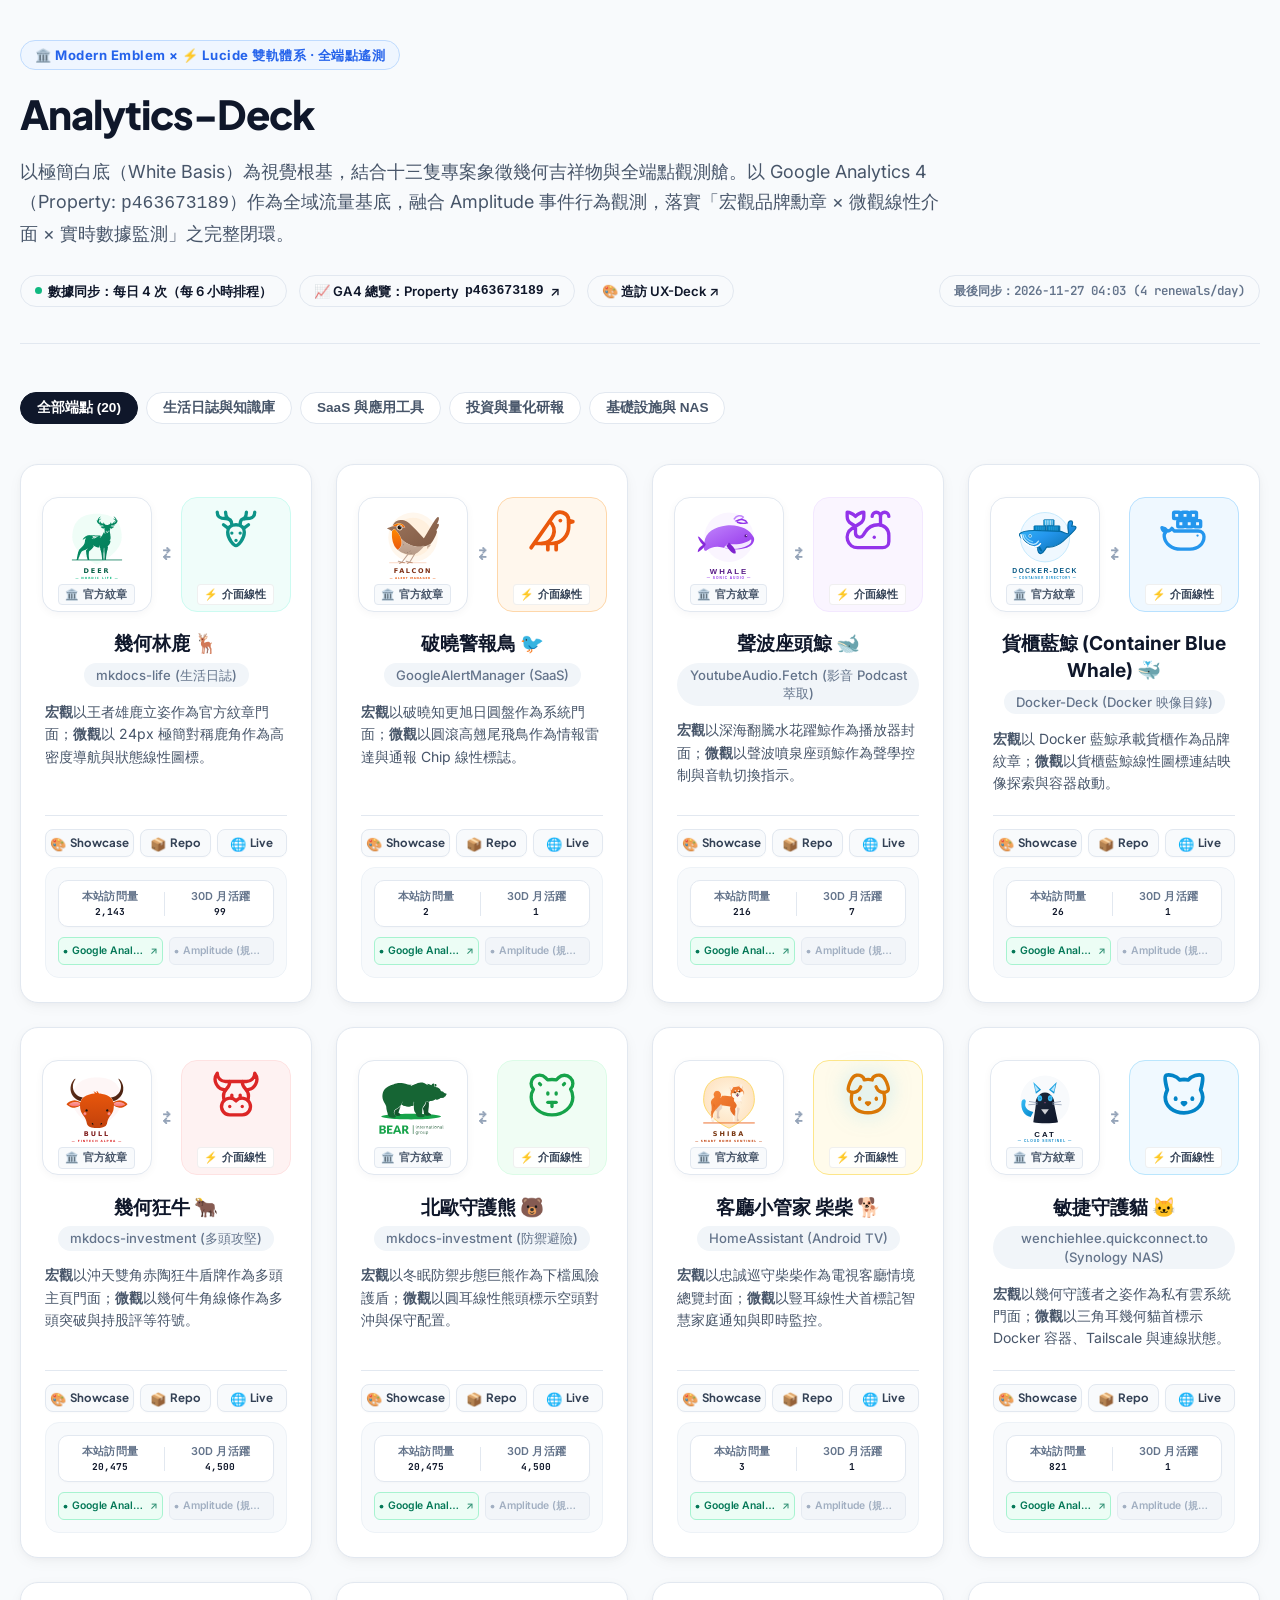
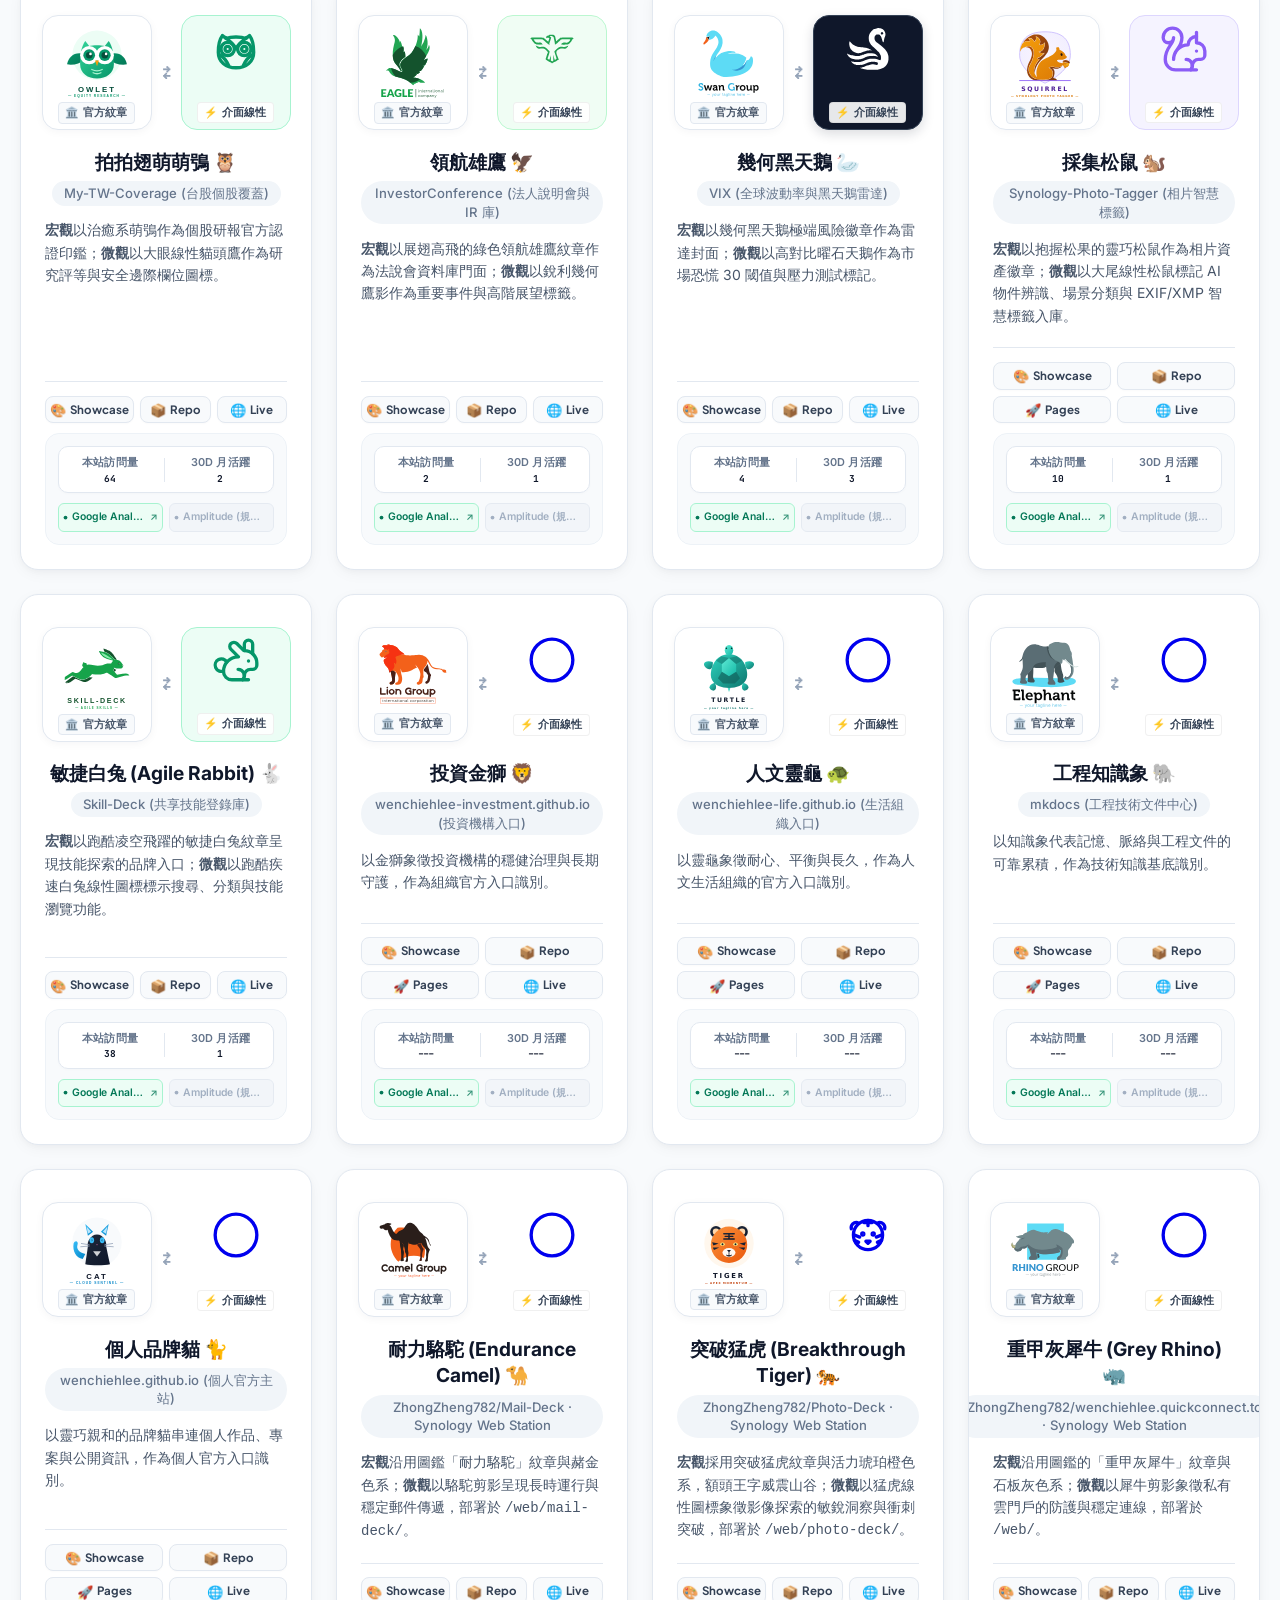
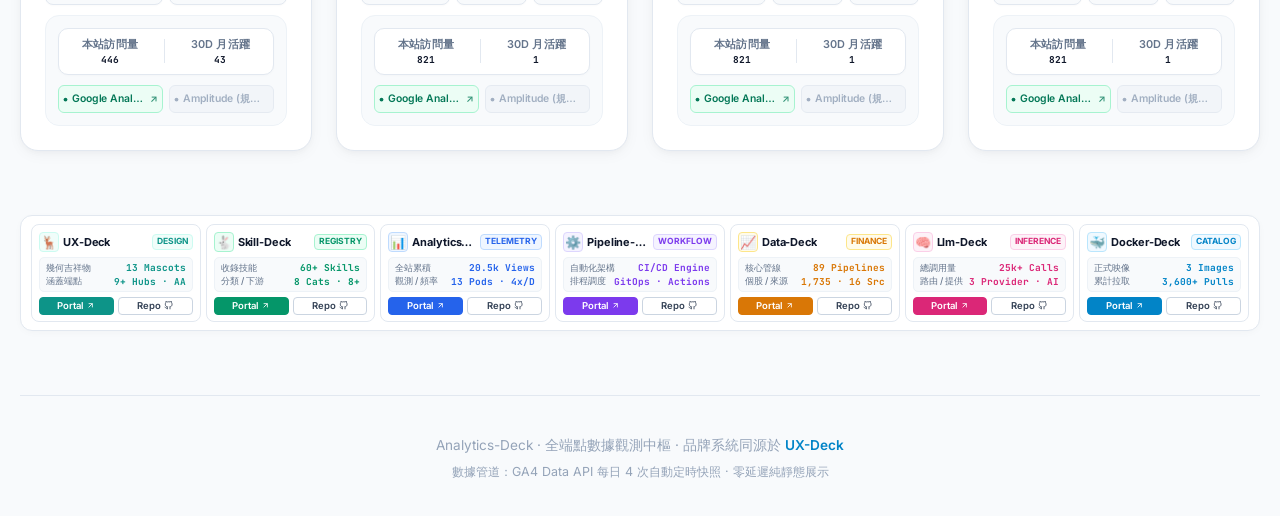
==== commit de3645ca: "chore(telemetry): 4-times-daily GA4 data renewal [skip ci]" ====
--- a/docs/index.html
+++ b/docs/index.html
@@ -1079,7 +1079,7 @@
           🎨 造訪 UX-Deck ↗
         </a>
         <span class="live-url-pill" style="margin-left: auto; font-family: 'JetBrains Mono', monospace; font-size: 0.78rem; color: #64748b;">
-          最後同步：2026-11-27 03:58 (4 renewals/day)
+          最後同步：2026-11-27 04:03 (4 renewals/day)
         </span>
       </div>
     </header>
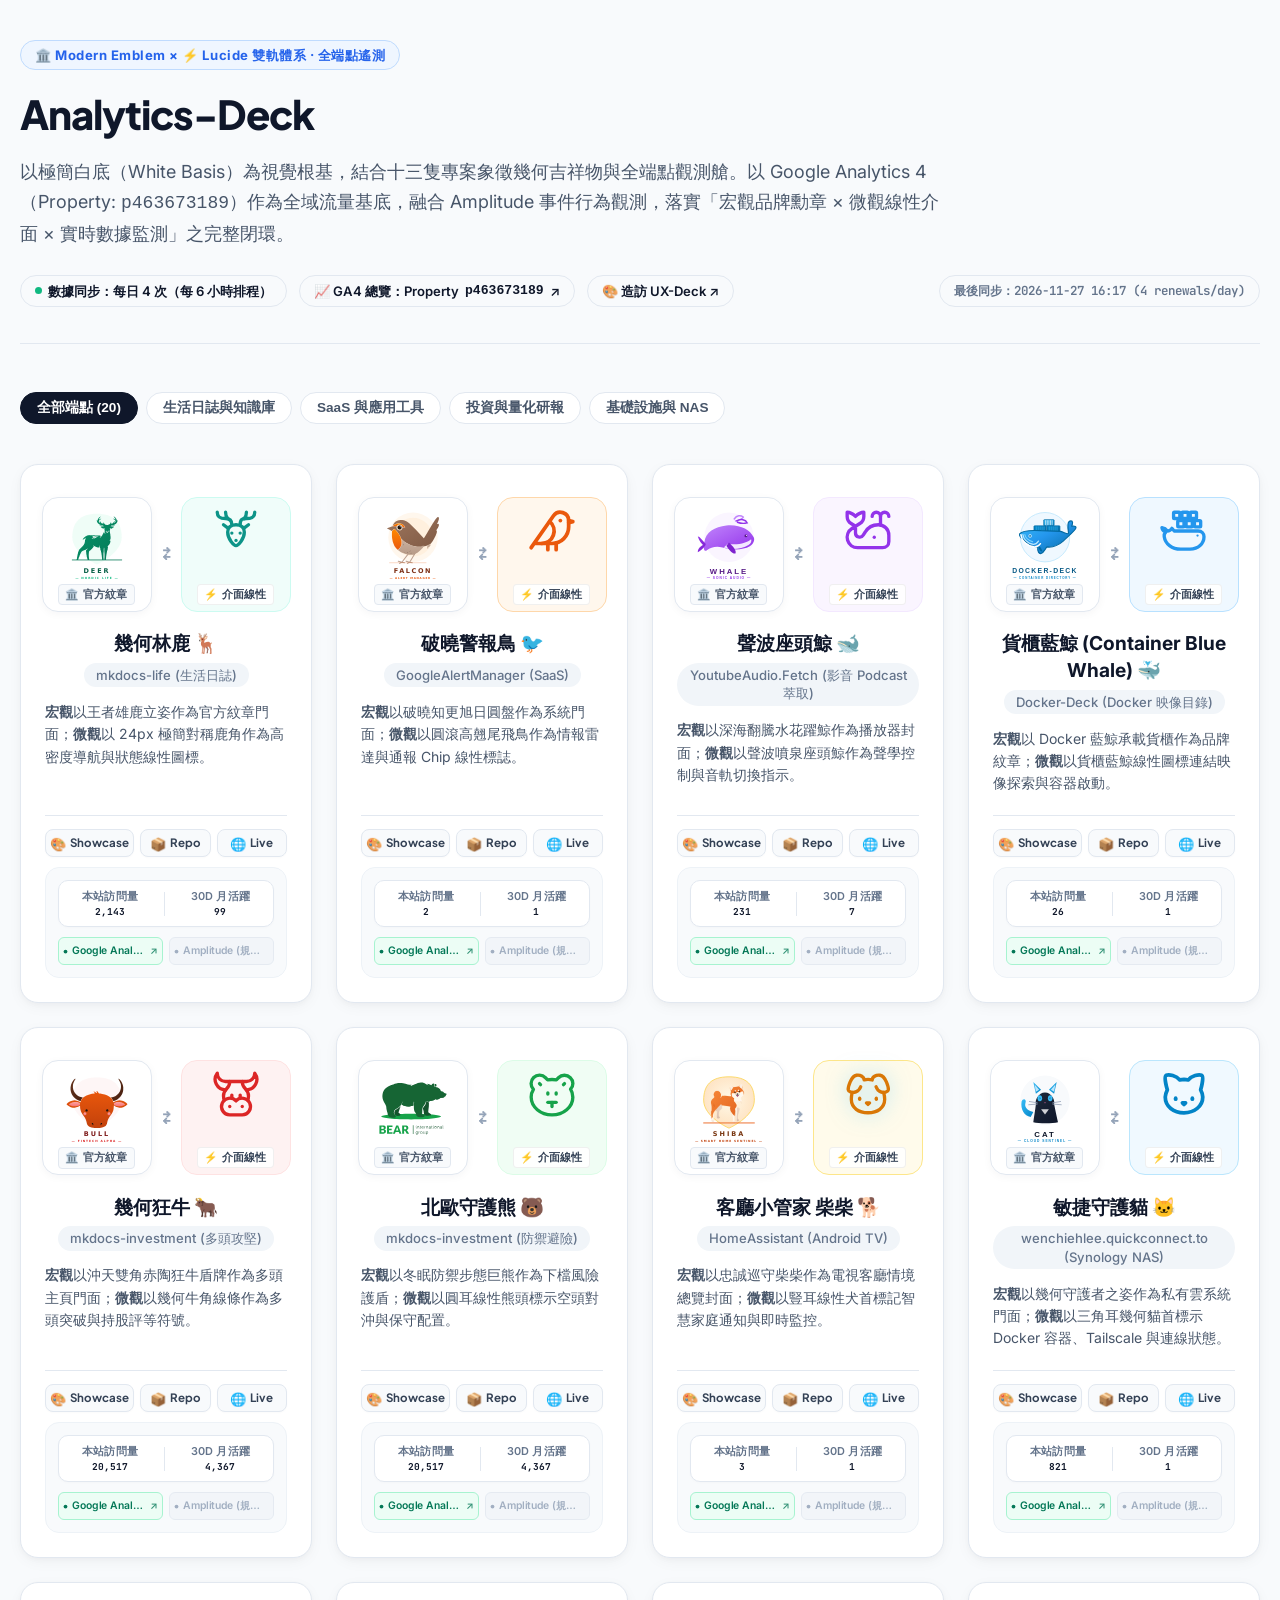
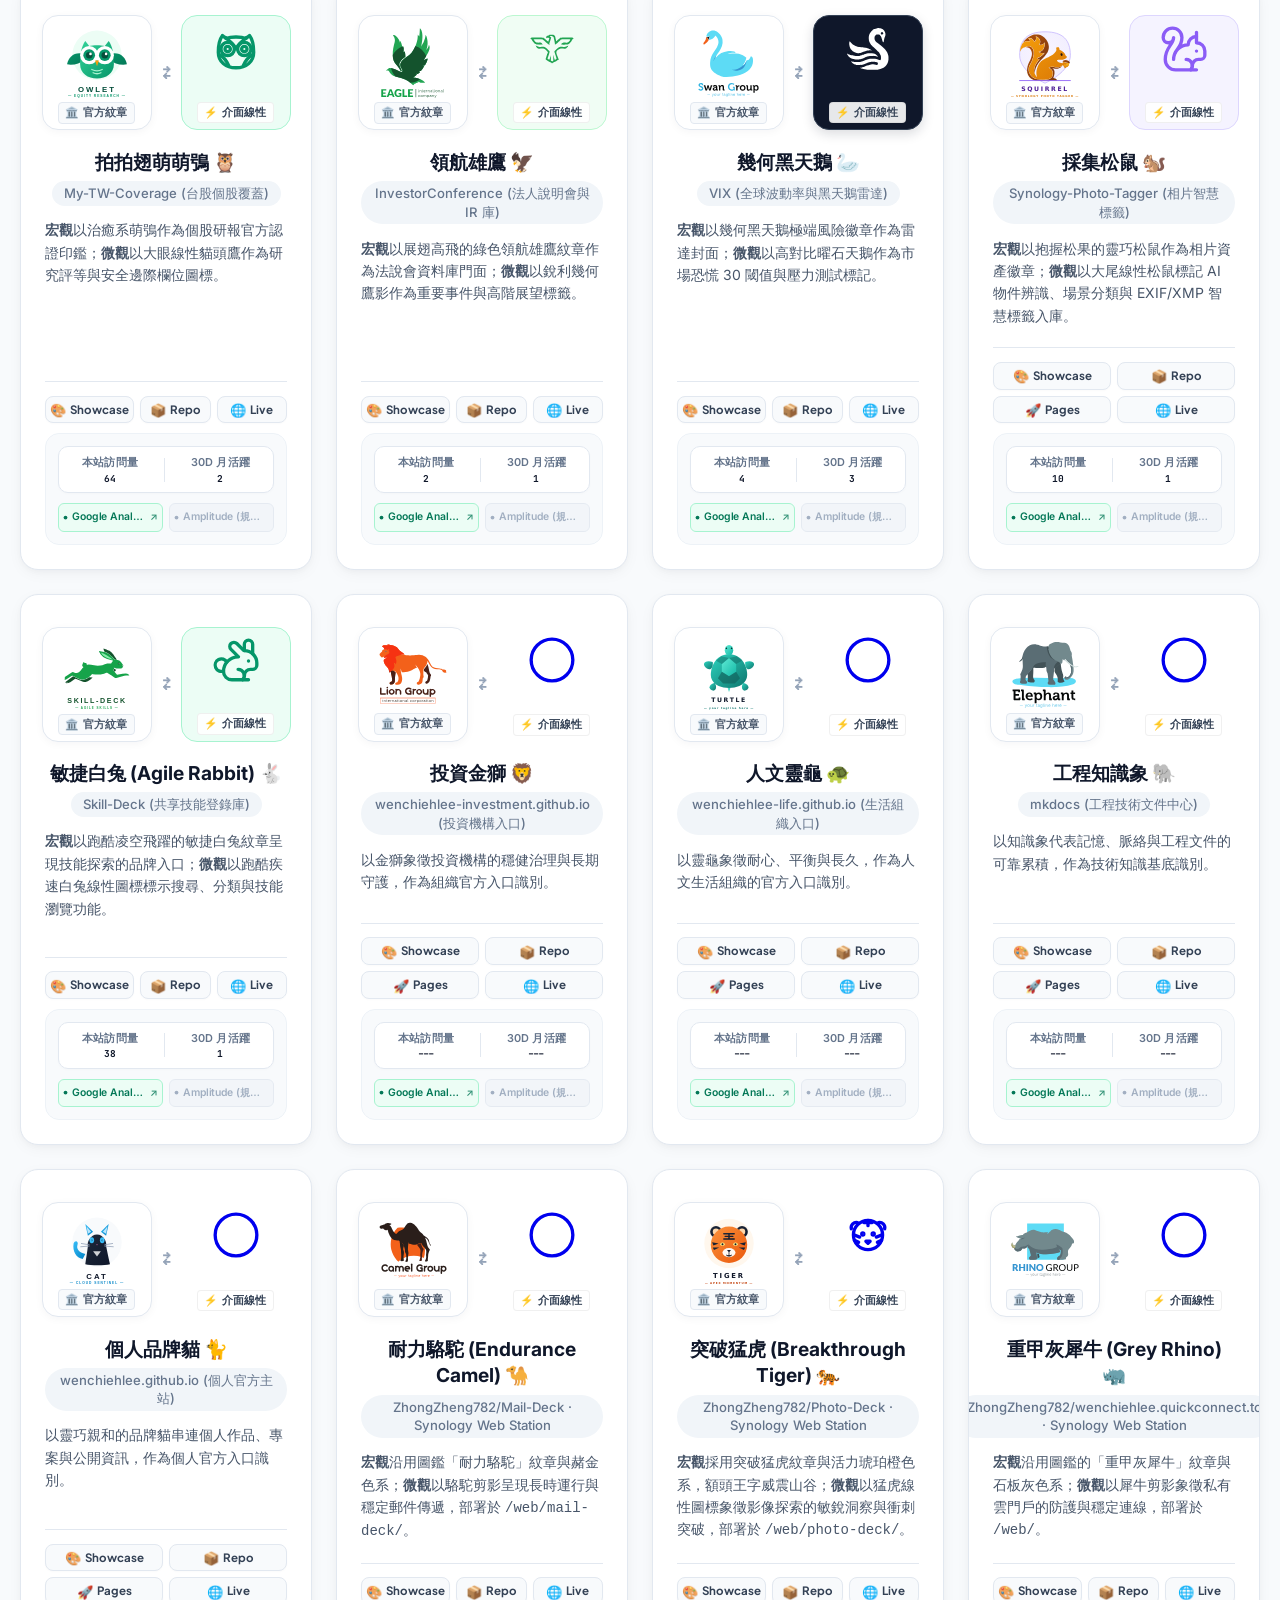
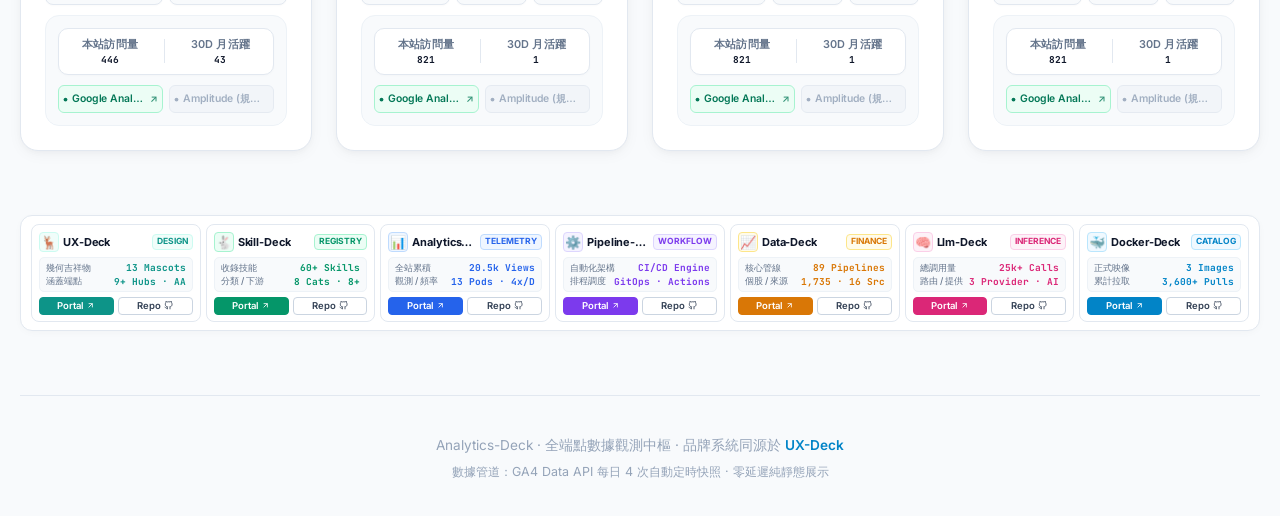
==== commit 5f899ad3: "chore(telemetry): 4-times-daily GA4 data renewal [skip ci]" ====
--- a/docs/index.html
+++ b/docs/index.html
@@ -1079,7 +1079,7 @@
           🎨 造訪 UX-Deck ↗
         </a>
         <span class="live-url-pill" style="margin-left: auto; font-family: 'JetBrains Mono', monospace; font-size: 0.78rem; color: #64748b;">
-          最後同步：2026-11-27 04:03 (4 renewals/day)
+          最後同步：2026-11-27 16:17 (4 renewals/day)
         </span>
       </div>
     </header>
@@ -1278,7 +1278,7 @@
         <div class="telemetry-stat-card">
           <div class="telemetry-stat-item">
             <span class="stat-label">本站訪問量</span>
-            <strong class="stat-val stat-views">216</strong>
+            <strong class="stat-val stat-views">231</strong>
           </div>
           <div class="stat-divider"></div>
           <div class="telemetry-stat-item">
@@ -1416,12 +1416,12 @@
         <div class="telemetry-stat-card">
           <div class="telemetry-stat-item">
             <span class="stat-label">本站訪問量</span>
-            <strong class="stat-val stat-views">20,475</strong>
+            <strong class="stat-val stat-views">20,517</strong>
           </div>
           <div class="stat-divider"></div>
           <div class="telemetry-stat-item">
             <span class="stat-label">30D 月活躍</span>
-            <strong class="stat-val stat-users">4,500</strong>
+            <strong class="stat-val stat-users">4,367</strong>
           </div>
         </div>
 
@@ -1485,12 +1485,12 @@
         <div class="telemetry-stat-card">
           <div class="telemetry-stat-item">
             <span class="stat-label">本站訪問量</span>
-            <strong class="stat-val stat-views">20,475</strong>
+            <strong class="stat-val stat-views">20,517</strong>
           </div>
           <div class="stat-divider"></div>
           <div class="telemetry-stat-item">
             <span class="stat-label">30D 月活躍</span>
-            <strong class="stat-val stat-users">4,500</strong>
+            <strong class="stat-val stat-users">4,367</strong>
           </div>
         </div>
 
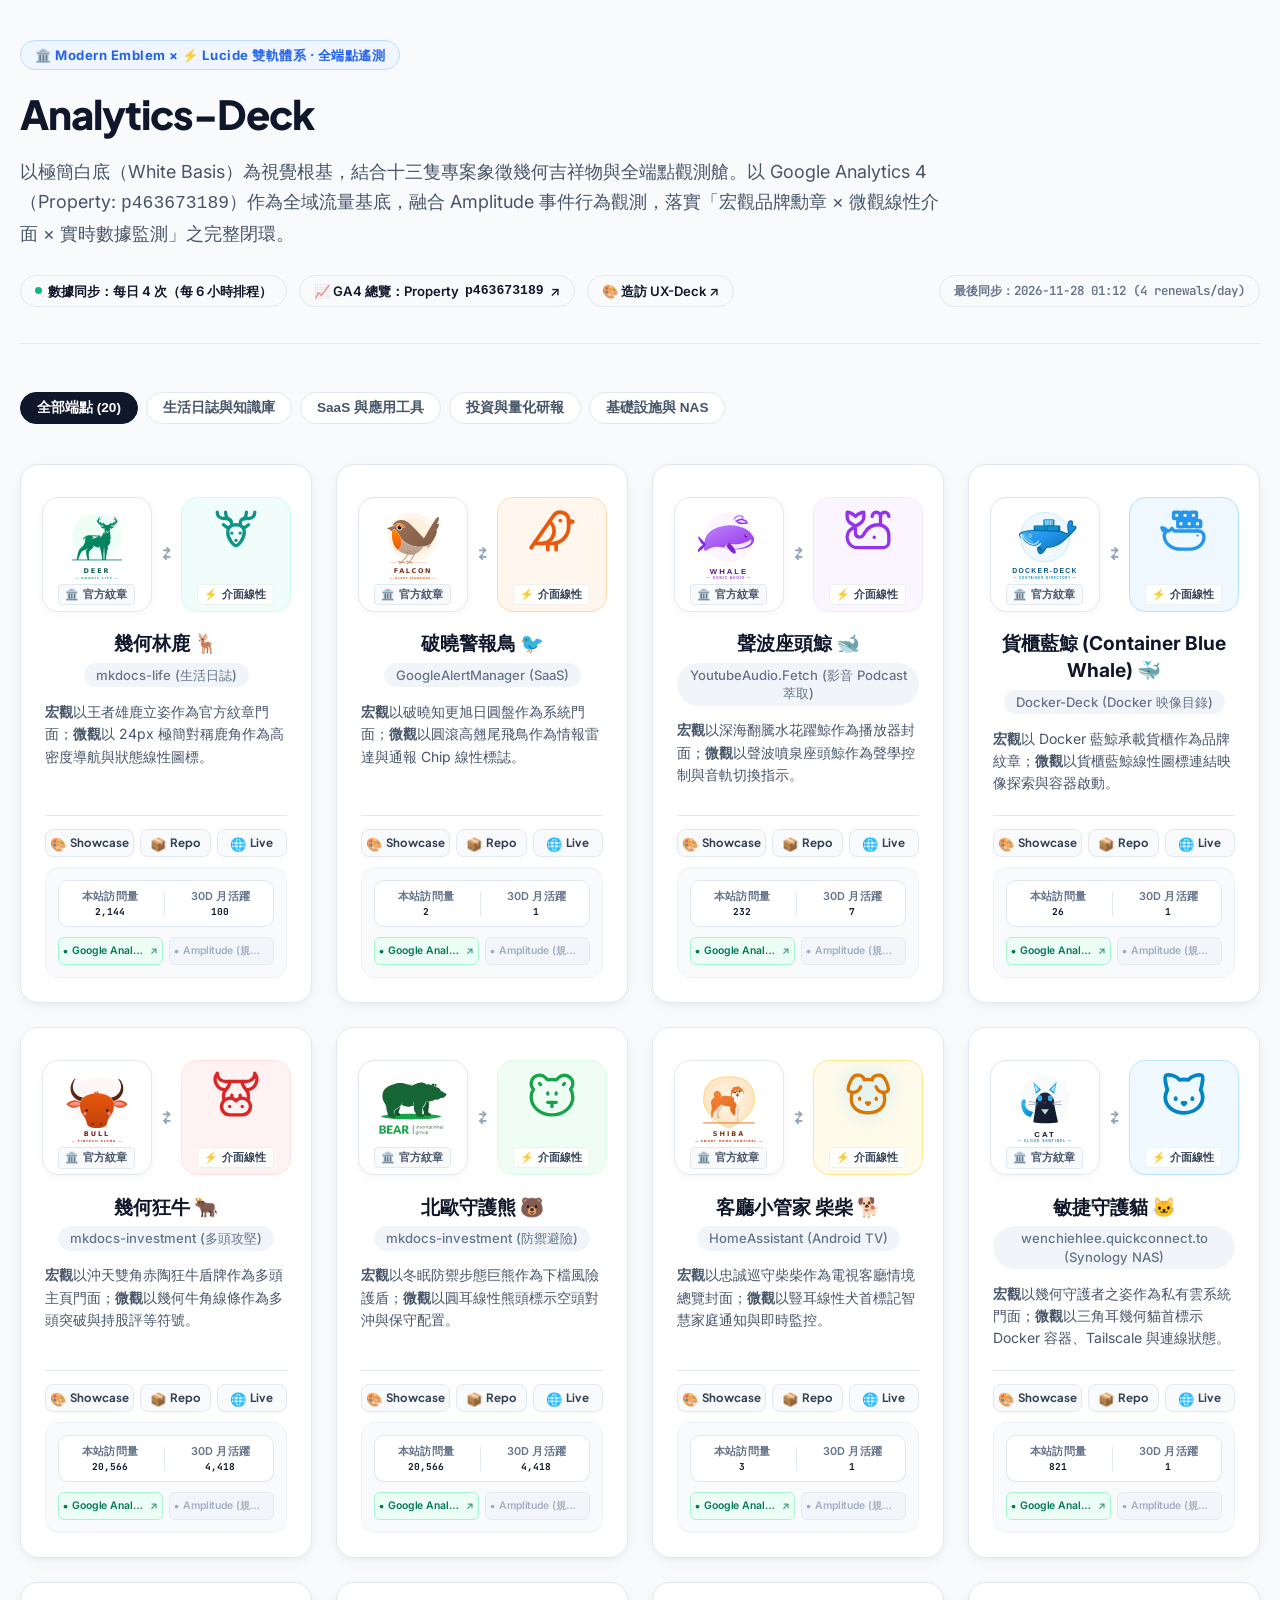
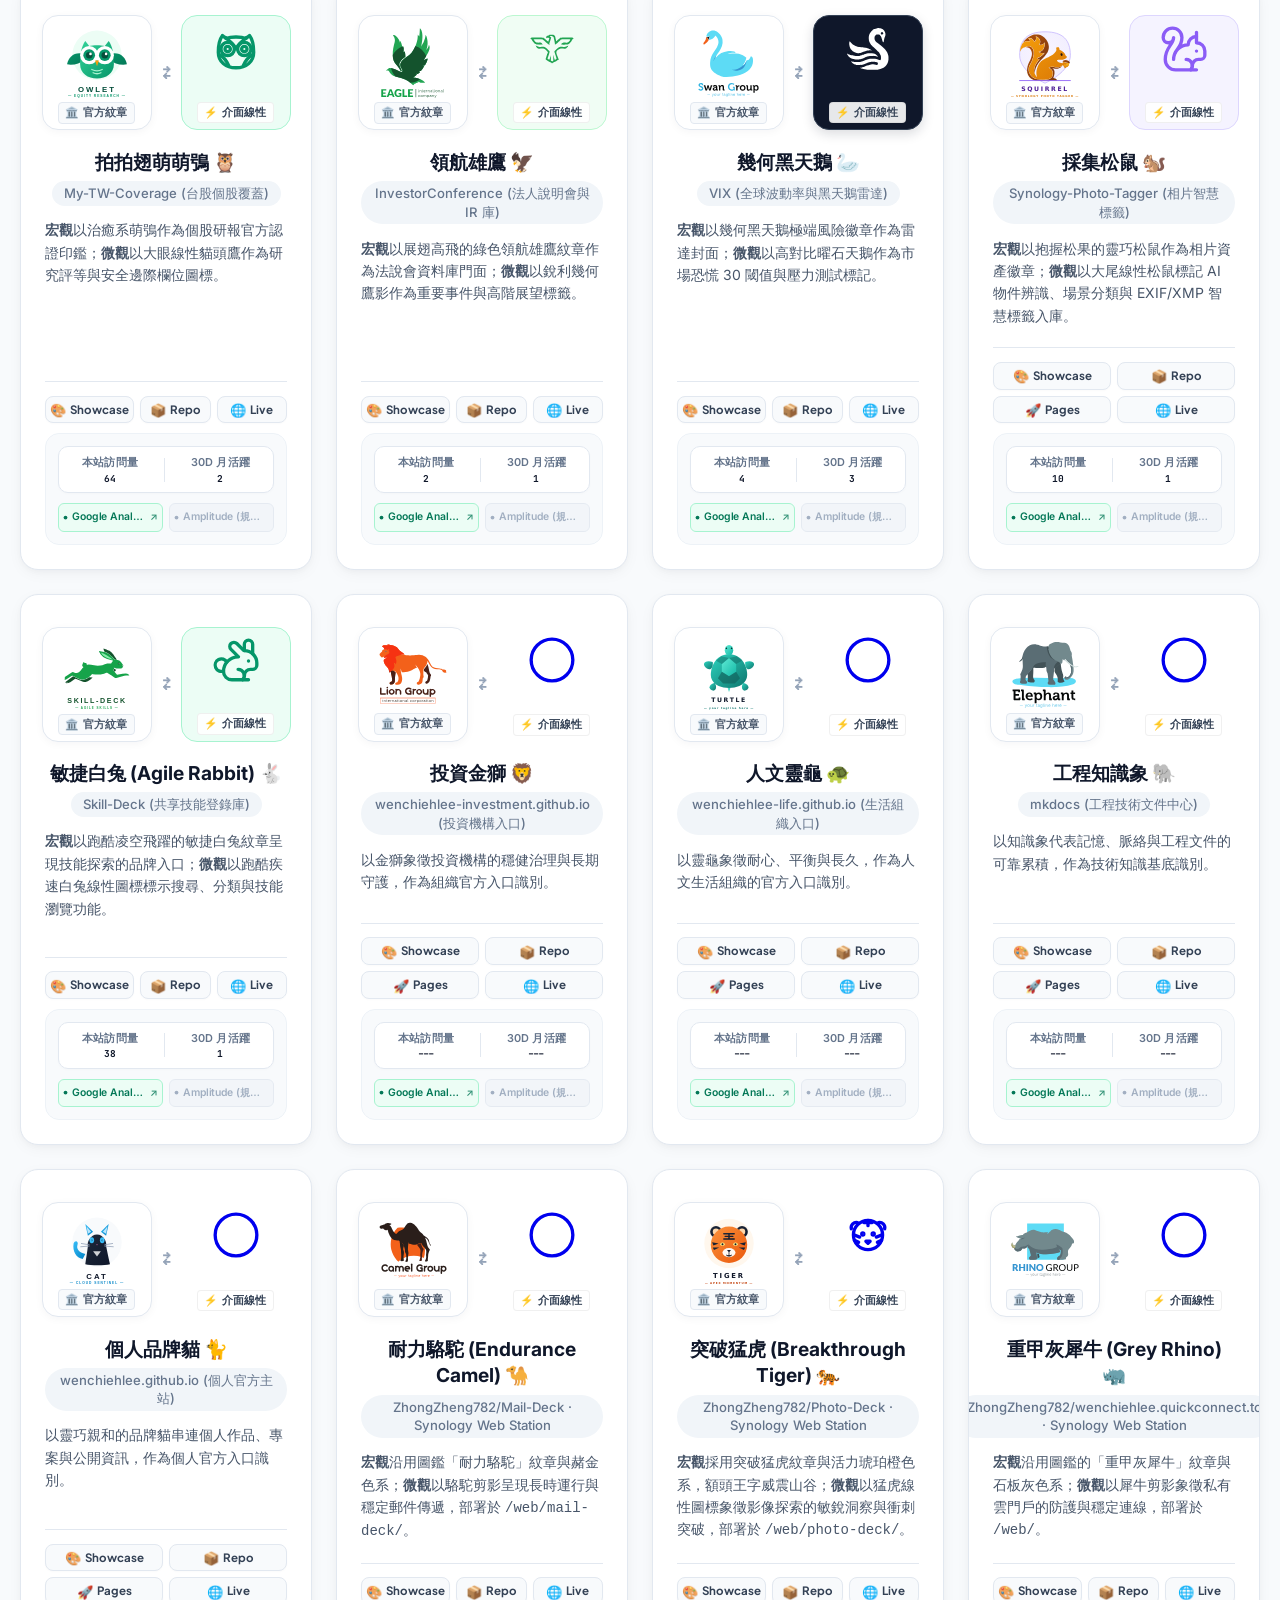
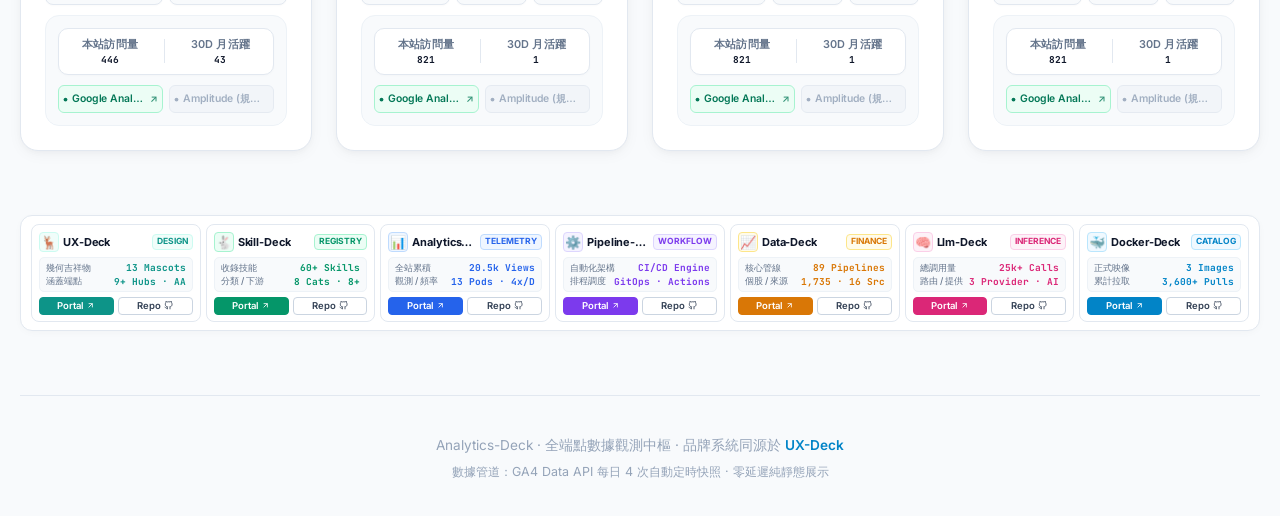
==== commit c372eeed: "chore(telemetry): 4-times-daily GA4 data renewal [skip ci]" ====
--- a/docs/index.html
+++ b/docs/index.html
@@ -1079,7 +1079,7 @@
           🎨 造訪 UX-Deck ↗
         </a>
         <span class="live-url-pill" style="margin-left: auto; font-family: 'JetBrains Mono', monospace; font-size: 0.78rem; color: #64748b;">
-          最後同步：2026-11-27 16:17 (4 renewals/day)
+          最後同步：2026-11-28 01:12 (4 renewals/day)
         </span>
       </div>
     </header>
@@ -1140,12 +1140,12 @@
         <div class="telemetry-stat-card">
           <div class="telemetry-stat-item">
             <span class="stat-label">本站訪問量</span>
-            <strong class="stat-val stat-views">2,143</strong>
+            <strong class="stat-val stat-views">2,144</strong>
           </div>
           <div class="stat-divider"></div>
           <div class="telemetry-stat-item">
             <span class="stat-label">30D 月活躍</span>
-            <strong class="stat-val stat-users">99</strong>
+            <strong class="stat-val stat-users">100</strong>
           </div>
         </div>
 
@@ -1278,7 +1278,7 @@
         <div class="telemetry-stat-card">
           <div class="telemetry-stat-item">
             <span class="stat-label">本站訪問量</span>
-            <strong class="stat-val stat-views">231</strong>
+            <strong class="stat-val stat-views">232</strong>
           </div>
           <div class="stat-divider"></div>
           <div class="telemetry-stat-item">
@@ -1416,12 +1416,12 @@
         <div class="telemetry-stat-card">
           <div class="telemetry-stat-item">
             <span class="stat-label">本站訪問量</span>
-            <strong class="stat-val stat-views">20,517</strong>
+            <strong class="stat-val stat-views">20,566</strong>
           </div>
           <div class="stat-divider"></div>
           <div class="telemetry-stat-item">
             <span class="stat-label">30D 月活躍</span>
-            <strong class="stat-val stat-users">4,367</strong>
+            <strong class="stat-val stat-users">4,418</strong>
           </div>
         </div>
 
@@ -1485,12 +1485,12 @@
         <div class="telemetry-stat-card">
           <div class="telemetry-stat-item">
             <span class="stat-label">本站訪問量</span>
-            <strong class="stat-val stat-views">20,517</strong>
+            <strong class="stat-val stat-views">20,566</strong>
           </div>
           <div class="stat-divider"></div>
           <div class="telemetry-stat-item">
             <span class="stat-label">30D 月活躍</span>
-            <strong class="stat-val stat-users">4,367</strong>
+            <strong class="stat-val stat-users">4,418</strong>
           </div>
         </div>
 
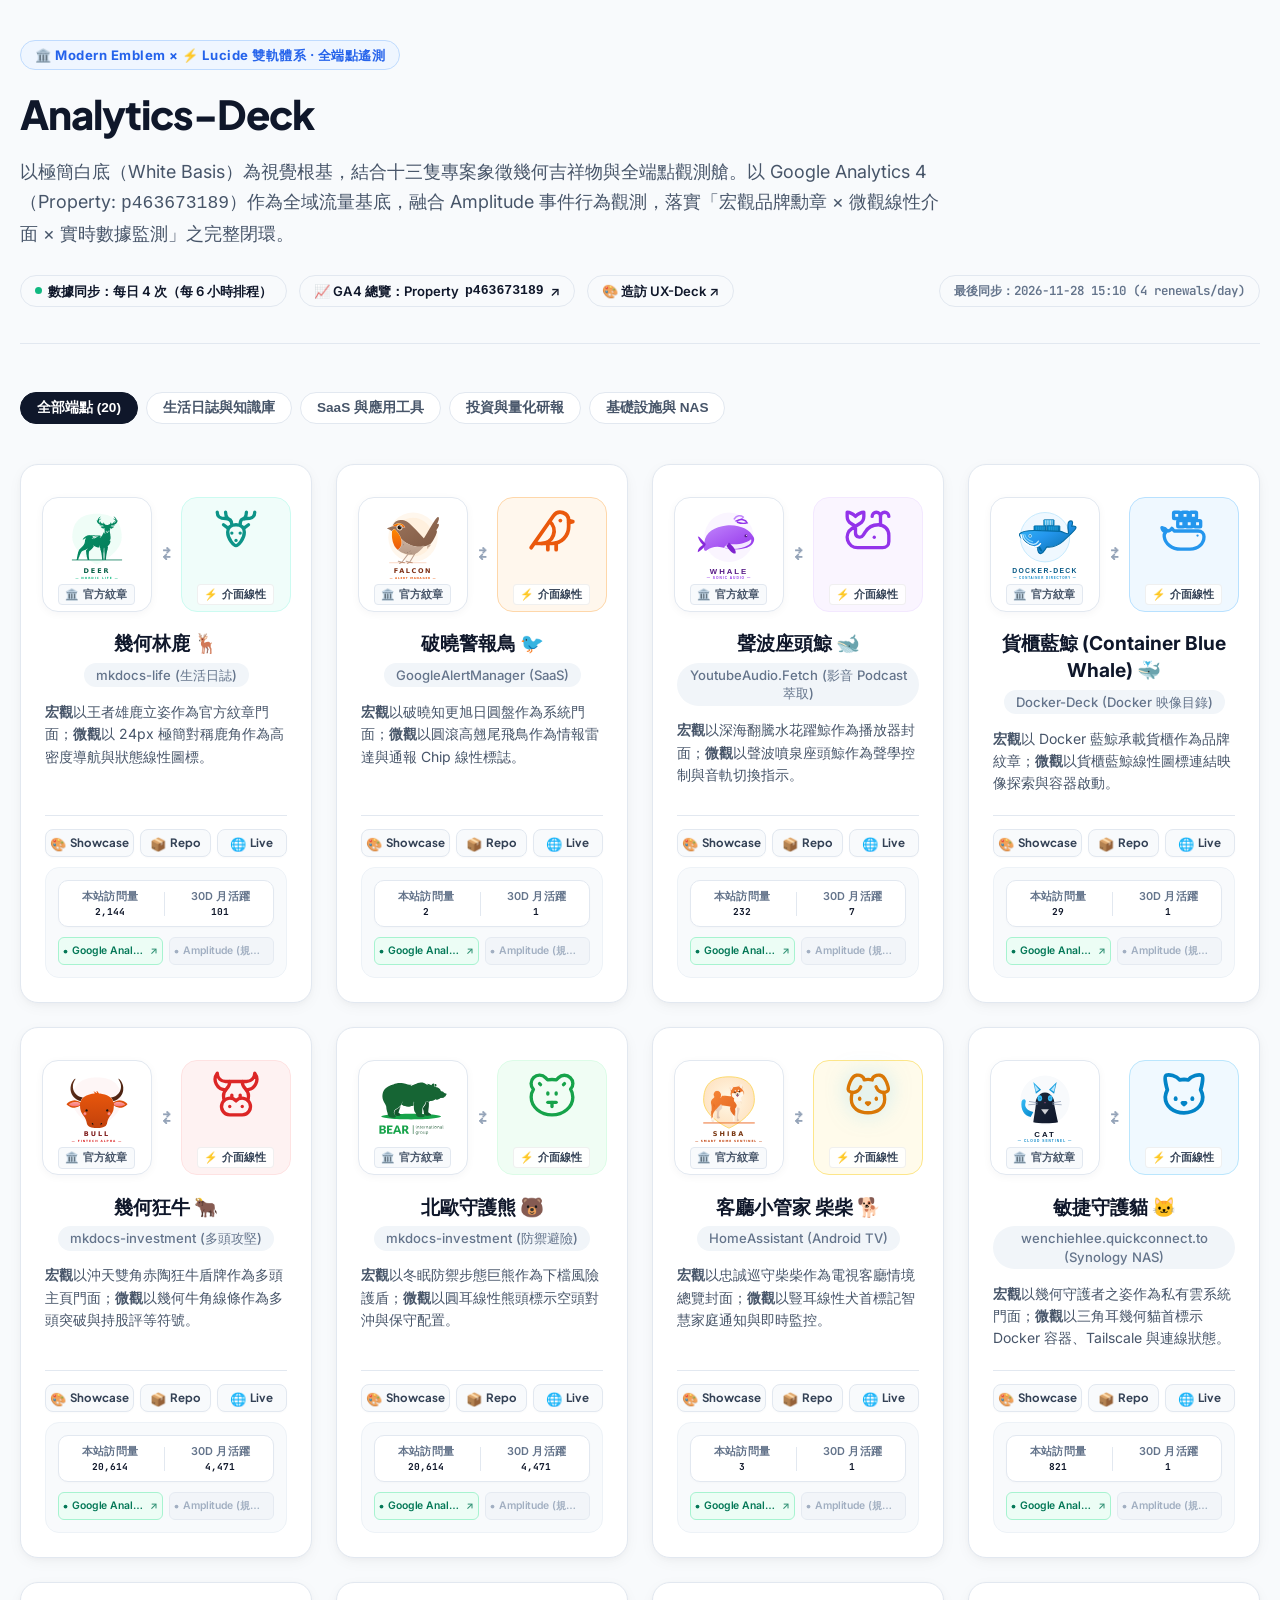
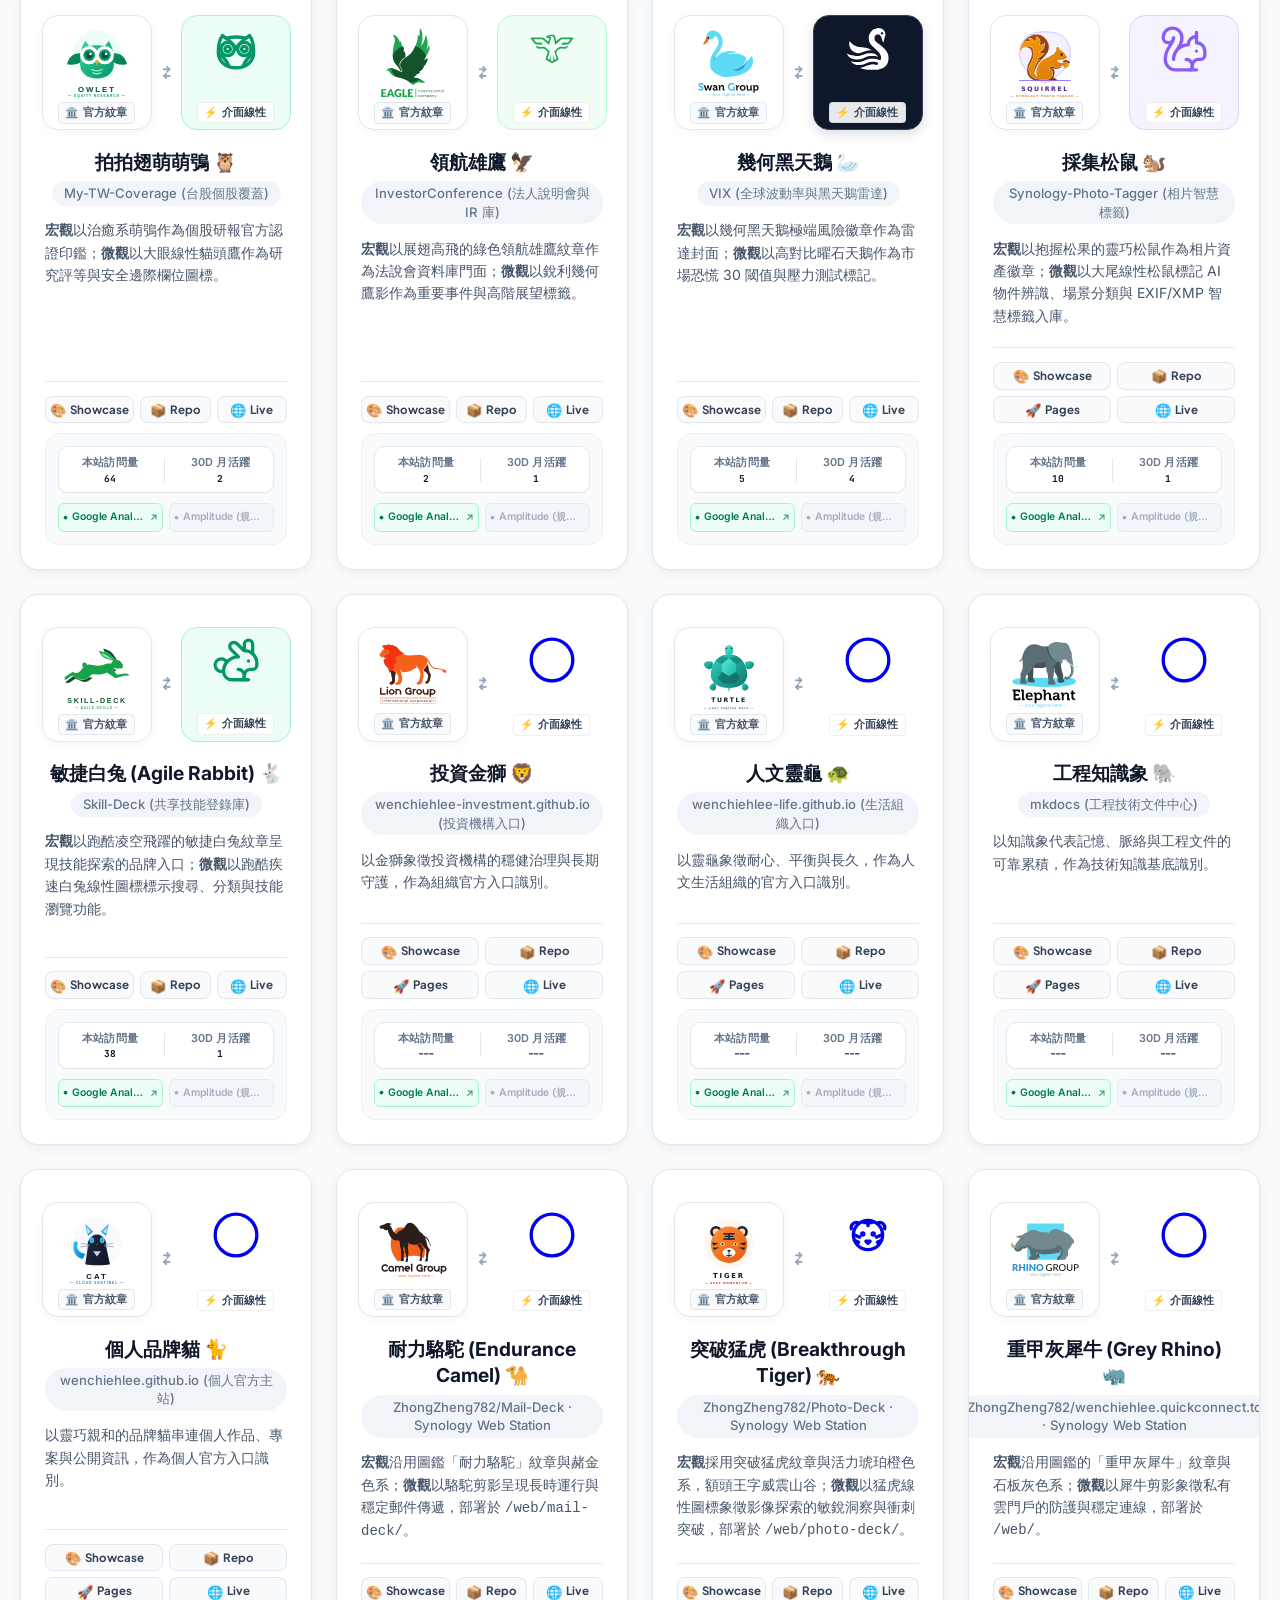
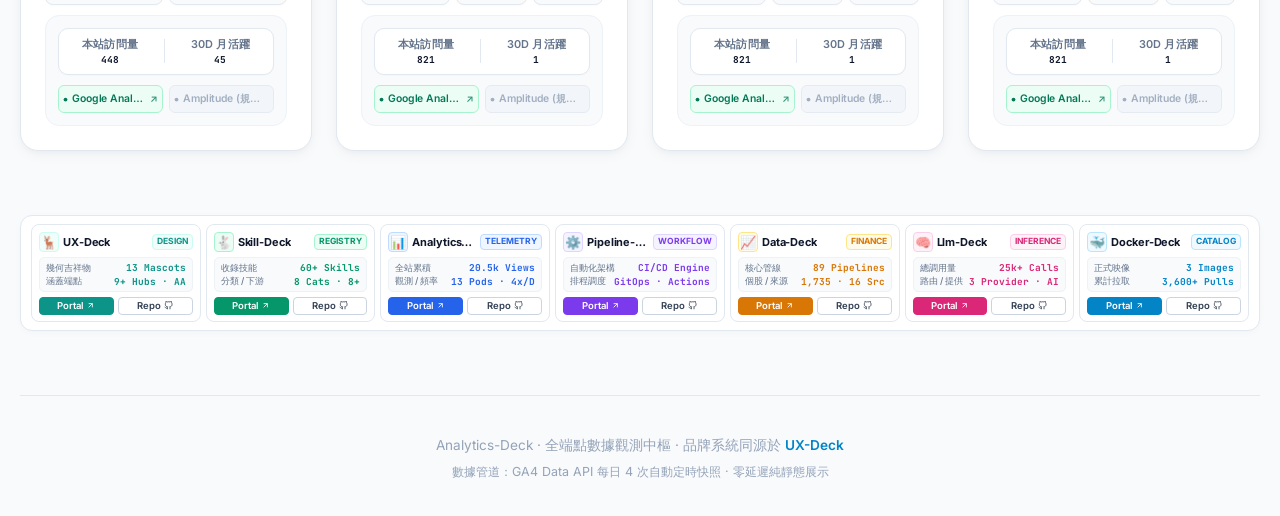
==== commit 43823c3d: "chore(telemetry): 4-times-daily GA4 data renewal [skip ci]" ====
--- a/docs/index.html
+++ b/docs/index.html
@@ -1079,7 +1079,7 @@
           🎨 造訪 UX-Deck ↗
         </a>
         <span class="live-url-pill" style="margin-left: auto; font-family: 'JetBrains Mono', monospace; font-size: 0.78rem; color: #64748b;">
-          最後同步：2026-11-28 01:12 (4 renewals/day)
+          最後同步：2026-11-28 15:10 (4 renewals/day)
         </span>
       </div>
     </header>
@@ -1145,7 +1145,7 @@
           <div class="stat-divider"></div>
           <div class="telemetry-stat-item">
             <span class="stat-label">30D 月活躍</span>
-            <strong class="stat-val stat-users">100</strong>
+            <strong class="stat-val stat-users">101</strong>
           </div>
         </div>
 
@@ -1347,7 +1347,7 @@
         <div class="telemetry-stat-card">
           <div class="telemetry-stat-item">
             <span class="stat-label">本站訪問量</span>
-            <strong class="stat-val stat-views">26</strong>
+            <strong class="stat-val stat-views">29</strong>
           </div>
           <div class="stat-divider"></div>
           <div class="telemetry-stat-item">
@@ -1416,12 +1416,12 @@
         <div class="telemetry-stat-card">
           <div class="telemetry-stat-item">
             <span class="stat-label">本站訪問量</span>
-            <strong class="stat-val stat-views">20,566</strong>
+            <strong class="stat-val stat-views">20,614</strong>
           </div>
           <div class="stat-divider"></div>
           <div class="telemetry-stat-item">
             <span class="stat-label">30D 月活躍</span>
-            <strong class="stat-val stat-users">4,418</strong>
+            <strong class="stat-val stat-users">4,471</strong>
           </div>
         </div>
 
@@ -1485,12 +1485,12 @@
         <div class="telemetry-stat-card">
           <div class="telemetry-stat-item">
             <span class="stat-label">本站訪問量</span>
-            <strong class="stat-val stat-views">20,566</strong>
+            <strong class="stat-val stat-views">20,614</strong>
           </div>
           <div class="stat-divider"></div>
           <div class="telemetry-stat-item">
             <span class="stat-label">30D 月活躍</span>
-            <strong class="stat-val stat-users">4,418</strong>
+            <strong class="stat-val stat-users">4,471</strong>
           </div>
         </div>
 
@@ -1830,12 +1830,12 @@
         <div class="telemetry-stat-card">
           <div class="telemetry-stat-item">
             <span class="stat-label">本站訪問量</span>
-            <strong class="stat-val stat-views">4</strong>
+            <strong class="stat-val stat-views">5</strong>
           </div>
           <div class="stat-divider"></div>
           <div class="telemetry-stat-item">
             <span class="stat-label">30D 月活躍</span>
-            <strong class="stat-val stat-users">3</strong>
+            <strong class="stat-val stat-users">4</strong>
           </div>
         </div>
 
@@ -2268,12 +2268,12 @@
         <div class="telemetry-stat-card">
           <div class="telemetry-stat-item">
             <span class="stat-label">本站訪問量</span>
-            <strong class="stat-val stat-views">446</strong>
+            <strong class="stat-val stat-views">448</strong>
           </div>
           <div class="stat-divider"></div>
           <div class="telemetry-stat-item">
             <span class="stat-label">30D 月活躍</span>
-            <strong class="stat-val stat-users">43</strong>
+            <strong class="stat-val stat-users">45</strong>
           </div>
         </div>
 
